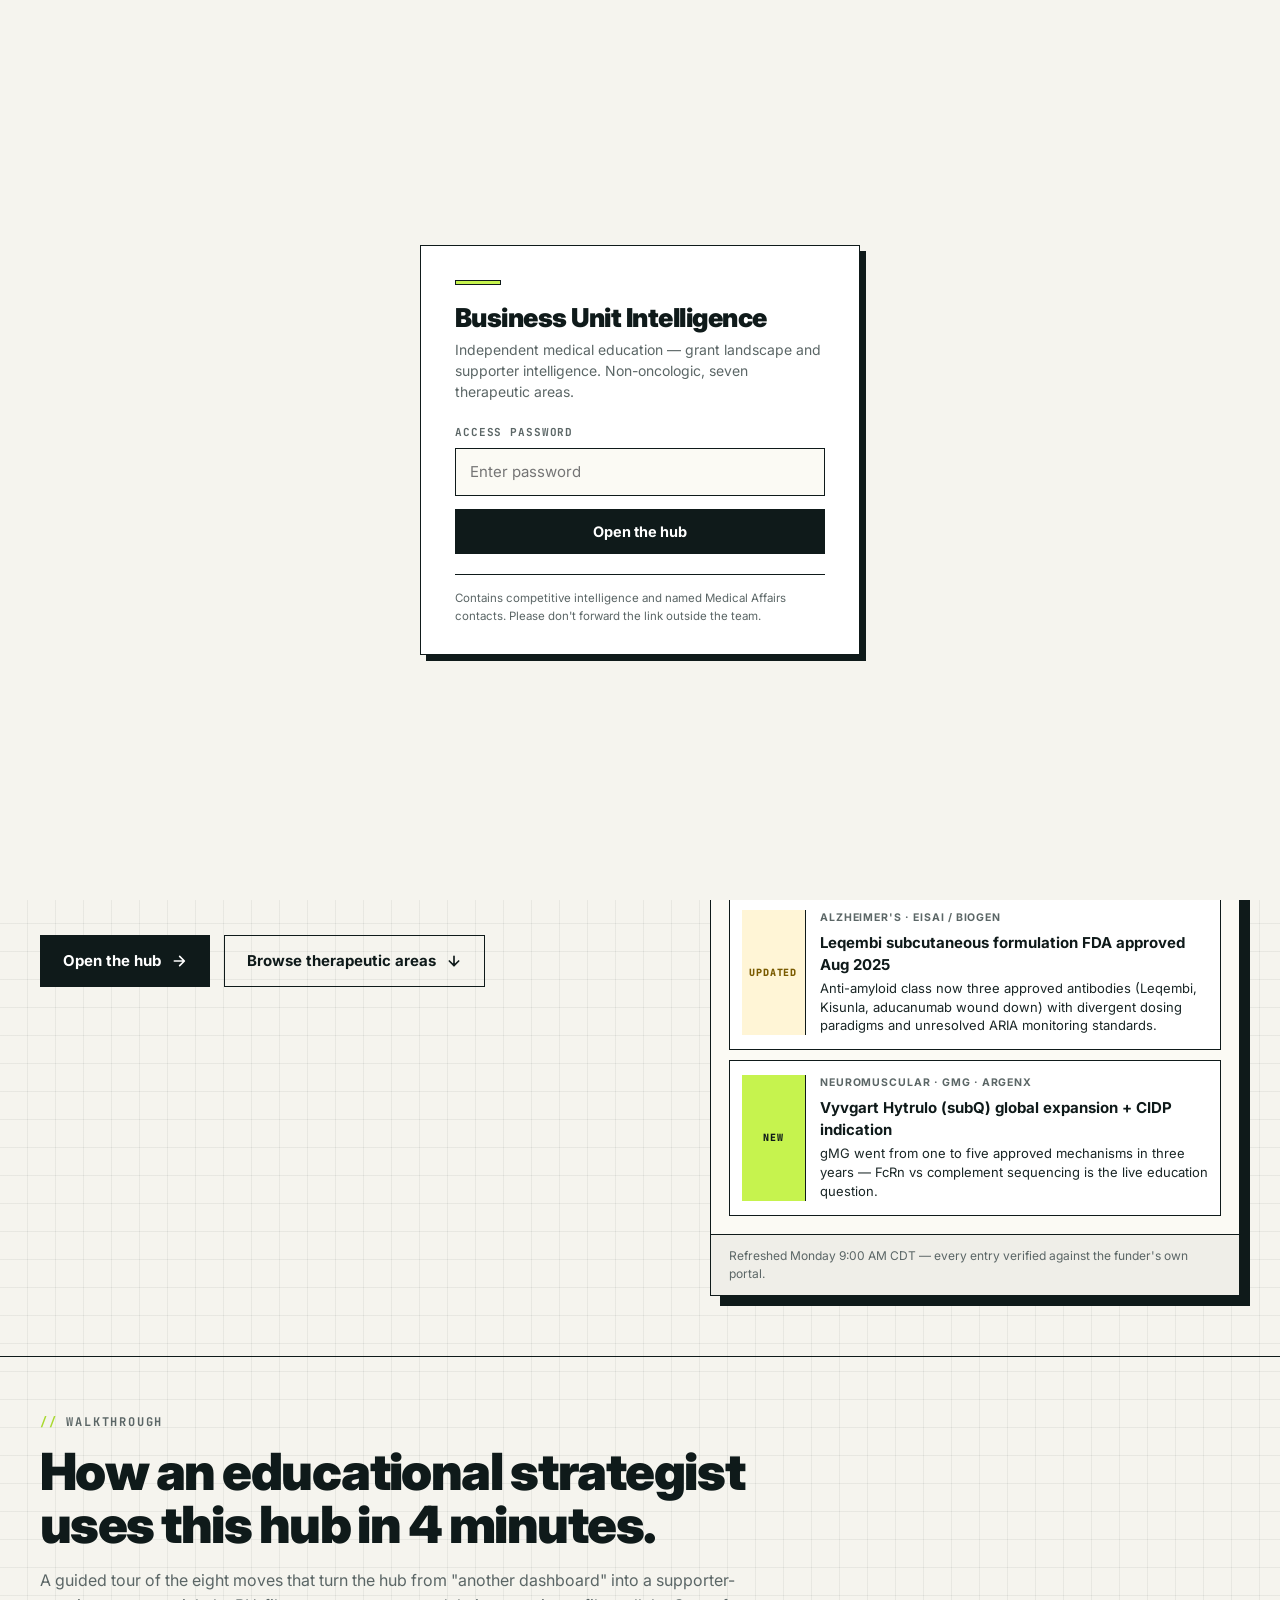
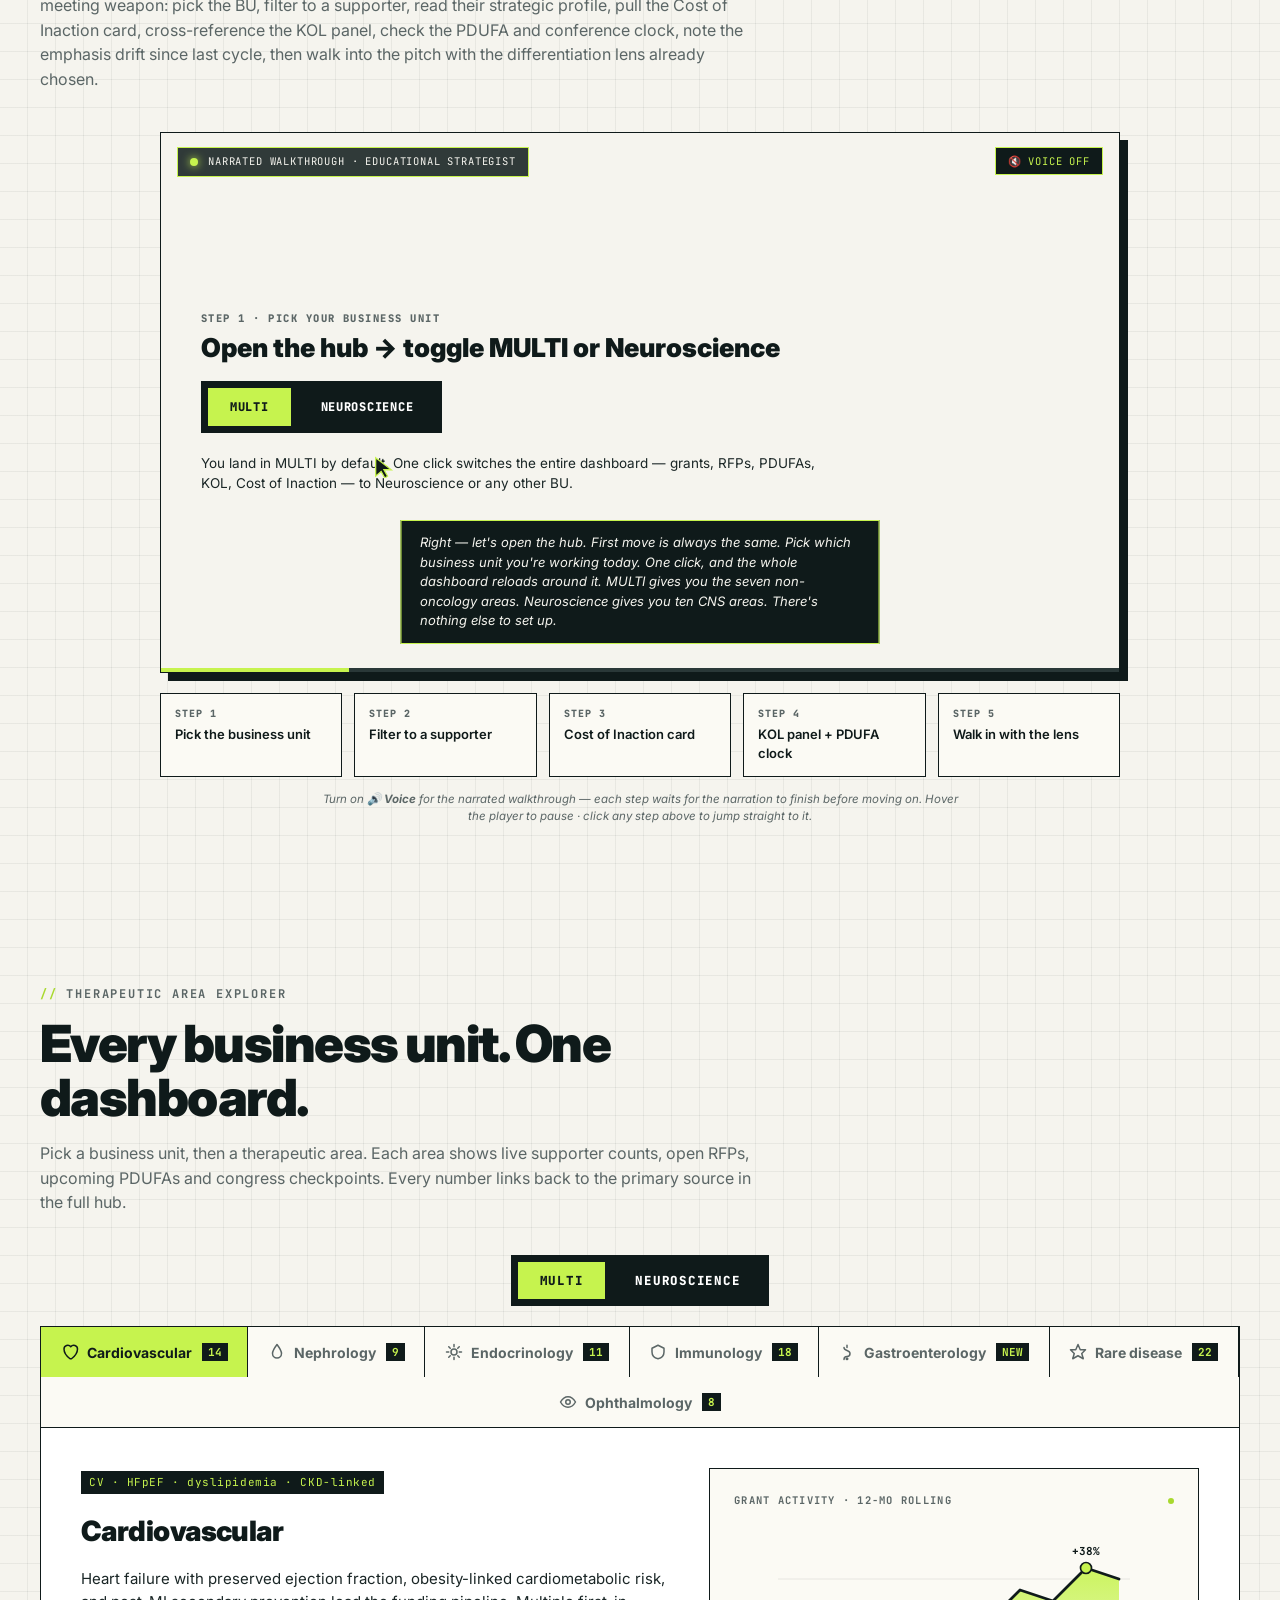
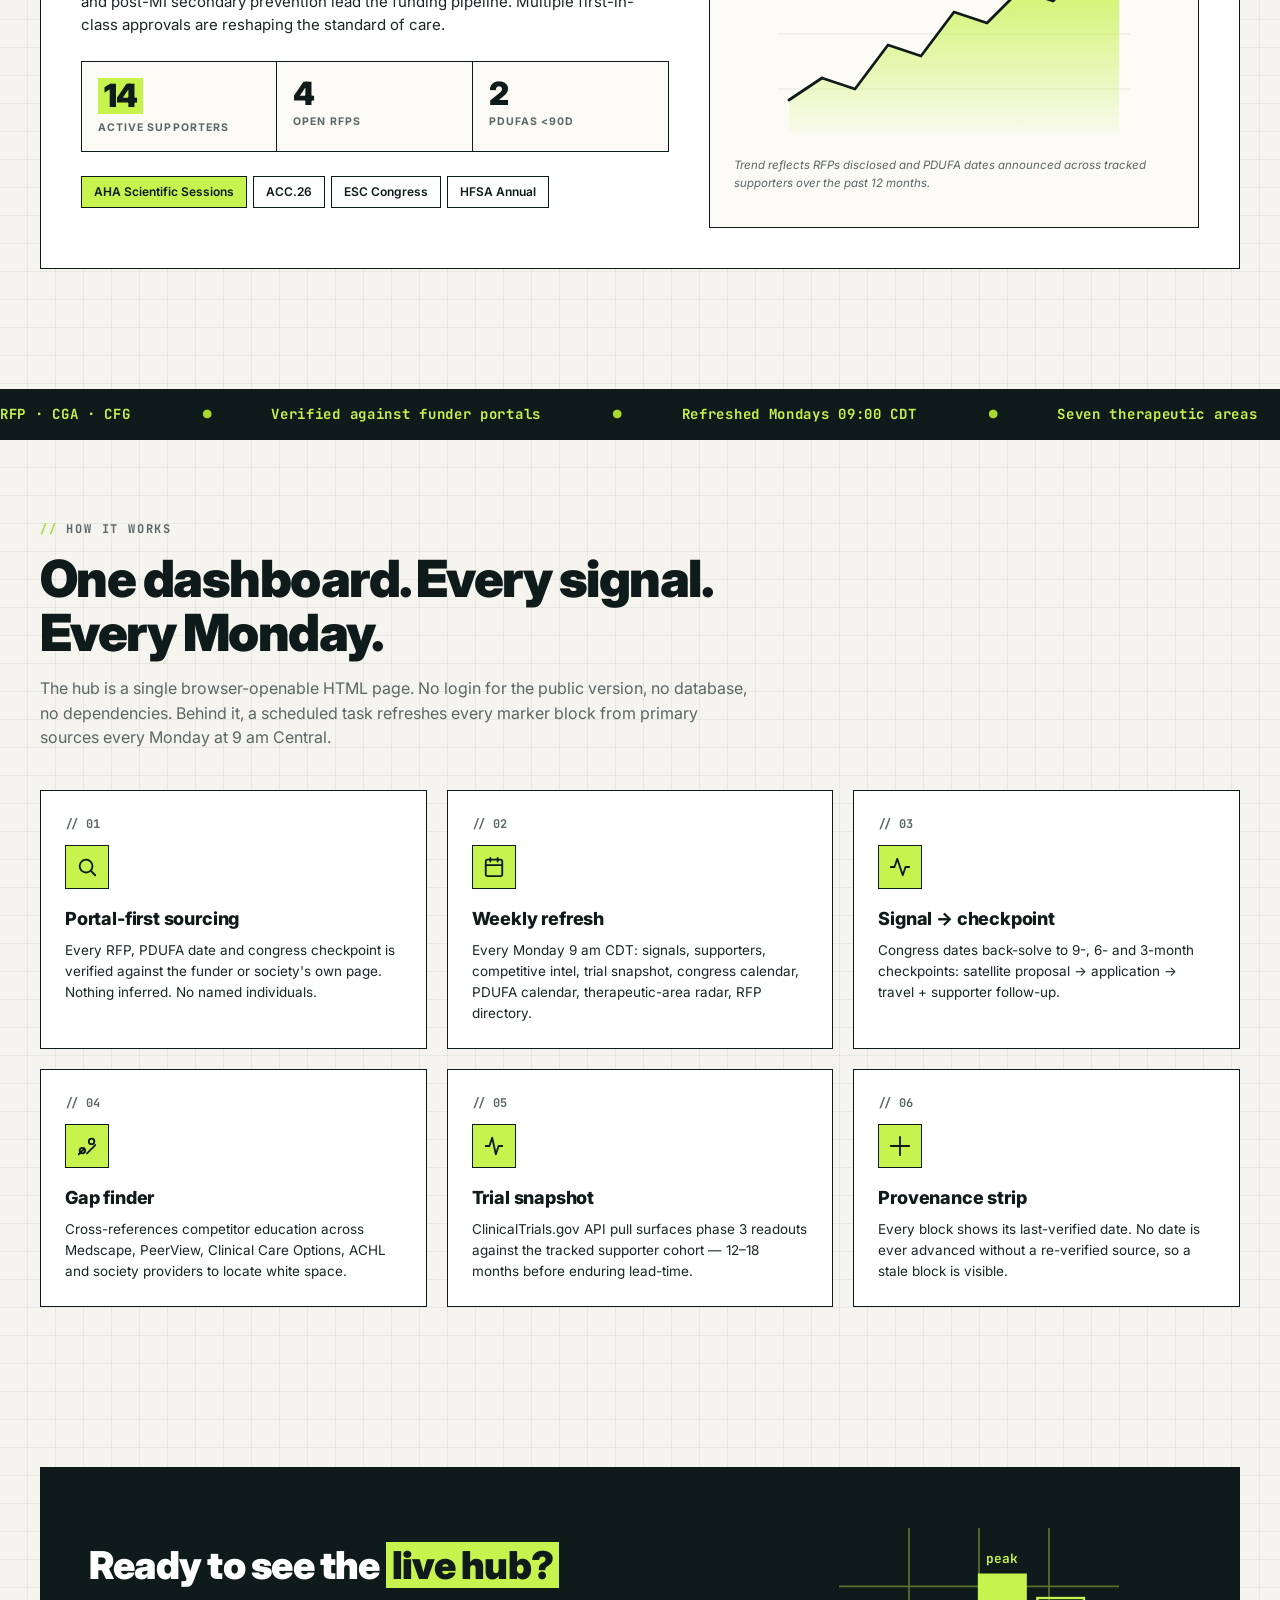
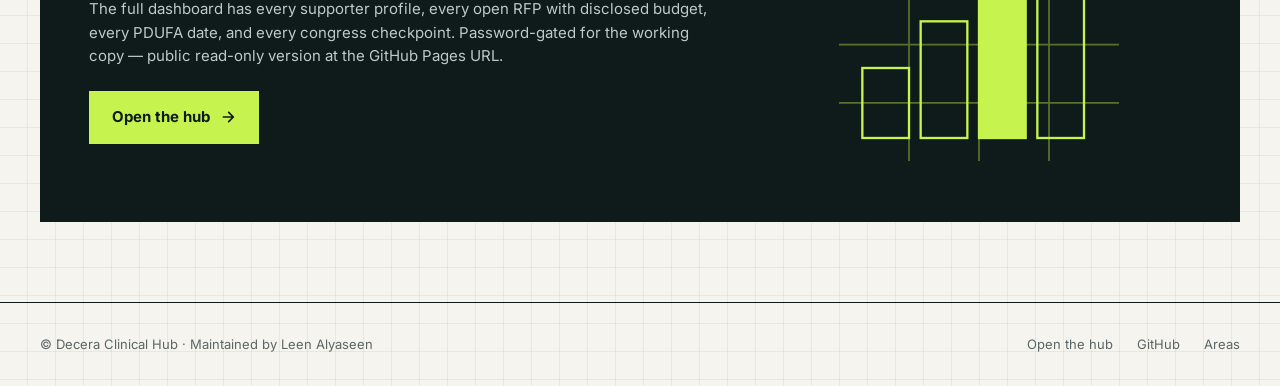
==== index.html @ 381d3f0a "new" ====
<!DOCTYPE html>
<html lang="en">
<head>
<meta charset="UTF-8">
<meta name="viewport" content="width=device-width, initial-scale=1.0">
<title>Decera Clinical Hub — MULTI · Neuroscience · grant landscape, decoded</title>
<link rel="preconnect" href="https://fonts.googleapis.com">
<link rel="preconnect" href="https://fonts.gstatic.com" crossorigin>
<link href="https://fonts.googleapis.com/css2?family=Inter:wght@400;500;600;700;800;900&family=JetBrains+Mono:wght@500;700&display=swap" rel="stylesheet">
<style>
  :root{
    --bg:#f5f4ee;
    --ink:#0f1a1a;
    --ink-soft:#1a2626;
    --muted:#5b6666;
    --line:#0f1a1a;
    --paper:#fbfaf4;
    --lime:#c6f34e;
    --lime-deep:#a8d92f;
    --grid:rgba(15,26,26,.06);
    --card:#ffffff;
    --danger:#e04b3a;
    --warn:#c98a1f;
    --ok:#2d8a5a;
  }
  *{box-sizing:border-box}
  html,body{margin:0;padding:0}
  body{
    font-family:'Inter',-apple-system,BlinkMacSystemFont,'Segoe UI',sans-serif;
    background:var(--bg);
    color:var(--ink);
    line-height:1.5;
    -webkit-font-smoothing:antialiased;
    background-image:
      linear-gradient(var(--grid) 1px,transparent 1px),
      linear-gradient(90deg,var(--grid) 1px,transparent 1px);
    background-size:28px 28px;
    background-position:-1px -1px;
  }
  a{color:inherit;text-decoration:none}
  .mono{font-family:'JetBrains Mono',ui-monospace,monospace;letter-spacing:-.02em}

  /* NAV */
  .nav{
    display:flex;align-items:center;justify-content:space-between;
    padding:22px 40px;max-width:1400px;margin:0 auto;
    border-bottom:1px solid var(--ink);
  }
  .brand{display:flex;align-items:center;gap:12px}
  .logomark{
    width:36px;height:36px;border:1.5px solid var(--ink);background:var(--lime);
    display:flex;align-items:center;justify-content:center;flex-shrink:0;
  }
  .logomark svg{width:20px;height:20px}
  .brand-name{font-weight:800;font-size:18px;letter-spacing:-.02em}
  .nav-links{display:flex;gap:32px;font-weight:500;font-size:15px}
  .nav-links a{position:relative;padding:4px 0;transition:color .15s}
  .nav-links a:hover{color:var(--ink)}
  .nav-links a.active::after{
    content:'';position:absolute;left:0;right:0;bottom:-6px;height:3px;background:var(--lime);
  }
  .nav-cta{
    border:1.5px solid var(--ink);background:var(--ink);color:#fff;
    padding:10px 18px;font-weight:700;font-size:14px;
    display:inline-flex;align-items:center;gap:8px;transition:.15s;
  }
  .nav-cta:hover{background:var(--lime);color:var(--ink)}

  /* HERO */
  .hero{
    max-width:1400px;margin:0 auto;padding:80px 40px 60px;
    display:grid;grid-template-columns:1.15fr 1fr;gap:60px;align-items:center;
  }
  @media(max-width:960px){.hero{grid-template-columns:1fr;padding:40px 24px}}
  .kicker{
    display:inline-block;border:1.5px solid var(--ink);background:transparent;
    padding:6px 12px;font-size:11.5px;font-weight:700;letter-spacing:.08em;text-transform:uppercase;
    margin-bottom:28px;
  }
  h1.hero-h{
    font-family:'Inter',sans-serif;font-weight:900;font-size:clamp(44px,6vw,84px);
    line-height:.98;letter-spacing:-.035em;margin:0 0 24px;
  }
  .hi-mark{
    display:inline-block;padding:2px 10px 4px;background:var(--lime);
    border:1.5px solid var(--ink);position:relative;transform:rotate(-1deg);
    box-shadow:4px 4px 0 var(--ink);
  }
  .hero-sub{
    font-size:17px;line-height:1.55;color:var(--ink-soft);max-width:520px;margin:0 0 36px;
  }
  .hero-sub em{font-style:italic;font-weight:600;background:linear-gradient(180deg,transparent 55%,var(--lime) 55%);padding:0 3px}
  .cta-row{display:flex;gap:14px;flex-wrap:wrap}
  .btn-primary,.btn-secondary{
    font-family:inherit;font-weight:700;font-size:15px;
    padding:14px 22px;border:1.5px solid var(--ink);cursor:pointer;
    display:inline-flex;align-items:center;gap:10px;transition:.15s;
  }
  .btn-primary{background:var(--ink);color:#fff}
  .btn-primary:hover{background:var(--lime);color:var(--ink)}
  .btn-secondary{background:transparent;color:var(--ink)}
  .btn-secondary:hover{background:var(--ink);color:#fff}
  .btn-primary svg,.btn-secondary svg{transition:transform .15s}
  .btn-primary:hover svg,.btn-secondary:hover svg{transform:translateX(3px)}

  /* HERO CARD */
  .sample-card{
    background:var(--paper);border:1.5px solid var(--ink);
    box-shadow:10px 10px 0 var(--ink);position:relative;
  }
  .sample-head{
    background:#efeee8;border-bottom:1.5px solid var(--ink);
    padding:12px 18px;font-size:11px;font-weight:700;letter-spacing:.1em;text-transform:uppercase;color:var(--muted);
    display:flex;justify-content:space-between;align-items:center;
  }
  .live-dot{
    display:inline-flex;align-items:center;gap:6px;color:var(--ok);text-transform:none;letter-spacing:.02em;font-weight:600;font-size:11px;
  }
  .live-dot::before{
    content:'';width:7px;height:7px;border-radius:50%;background:var(--ok);
    animation:pulse 2s infinite;
  }
  @keyframes pulse{
    0%,100%{opacity:1;box-shadow:0 0 0 0 rgba(45,138,90,.5)}
    50%{opacity:.7;box-shadow:0 0 0 6px rgba(45,138,90,0)}
  }
  .sample-body{padding:18px}
  .sample-row{
    display:grid;grid-template-columns:64px 1fr;gap:14px;padding:14px 12px;border:1.5px solid var(--ink);margin-bottom:10px;background:#fff;align-items:center;
  }
  .sample-row:last-child{margin-bottom:0}
  .change-tag{
    text-align:center;padding:8px 4px;border-right:1.5px solid var(--ink);
    font-family:'JetBrains Mono',monospace;font-weight:800;font-size:10px;letter-spacing:.08em;
    align-self:stretch;display:flex;align-items:center;justify-content:center;line-height:1;
  }
  .tag-new{background:var(--lime);color:var(--ink)}
  .tag-upd{background:#fff5d6;color:#7a5b00}
  .tag-closed{background:#f4e5e5;color:#8d1b32;text-decoration:line-through}
  .sample-title{font-weight:700;font-size:15px;margin-bottom:2px}
  .sample-cat{font-size:10.5px;font-weight:700;letter-spacing:.09em;text-transform:uppercase;color:var(--muted);margin-bottom:6px}
  .sample-desc{font-size:13px;color:var(--ink-soft);line-height:1.45}
  .sample-foot{font-size:12px;color:var(--muted);padding:12px 18px;border-top:1.5px solid var(--ink);background:#efeee8}

  /* SECTION */
  .section{max-width:1400px;margin:0 auto;padding:80px 40px}
  .section-head{margin-bottom:40px;max-width:720px}
  .section-kicker{
    font-family:'JetBrains Mono',monospace;font-size:12px;font-weight:700;color:var(--muted);
    text-transform:uppercase;letter-spacing:.15em;margin-bottom:14px;
  }
  .section-kicker::before{content:'// ';color:var(--lime-deep)}
  h2.section-h{
    font-weight:900;font-size:clamp(32px,4vw,52px);letter-spacing:-.03em;line-height:1.05;margin:0 0 16px;
  }
  .section-sub{font-size:16px;color:var(--muted);line-height:1.55}

  /* TABS */
  .tabs{
    display:flex;flex-wrap:wrap;gap:0;border:1.5px solid var(--ink);background:var(--paper);margin-bottom:0;
  }
  .tab{
    flex:1 1 auto;min-width:140px;
    padding:16px 18px;font-family:inherit;font-weight:700;font-size:14px;
    background:transparent;border:none;border-right:1.5px solid var(--ink);
    cursor:pointer;color:var(--muted);
    display:flex;align-items:center;justify-content:center;gap:8px;
    transition:.15s;position:relative;
  }
  .tab:last-child{border-right:none}
  .tab:hover{color:var(--ink);background:#efeee8}
  .tab.active{background:var(--lime);color:var(--ink)}
  .tab .tab-icon{width:18px;height:18px;flex-shrink:0}
  .tab .tab-count{
    font-family:'JetBrains Mono',monospace;font-weight:700;font-size:11px;
    background:var(--ink);color:var(--lime);padding:2px 6px;margin-left:2px;
  }
  .tab.active .tab-count{background:var(--ink);color:var(--lime)}
  @media(max-width:900px){.tab{flex:1 1 45%;border-right:none;border-bottom:1.5px solid var(--ink)}}

  /* TAB PANEL */
  .tab-panel{
    border:1.5px solid var(--ink);border-top:none;background:var(--card);padding:40px;
    display:none;
  }
  .tab-panel.active{display:grid;grid-template-columns:1.2fr 1fr;gap:40px}
  @media(max-width:900px){.tab-panel.active{grid-template-columns:1fr;padding:24px}}

  .panel-left h3{
    font-size:28px;font-weight:900;letter-spacing:-.02em;margin:0 0 8px;
  }
  .panel-tag{
    display:inline-block;font-family:'JetBrains Mono',monospace;font-size:11px;
    padding:3px 8px;background:var(--ink);color:var(--lime);
    margin-bottom:16px;letter-spacing:.05em;
  }
  .panel-desc{font-size:15px;color:var(--ink-soft);line-height:1.55;margin-bottom:24px}
  .stat-grid{
    display:grid;grid-template-columns:repeat(3,1fr);gap:0;
    border:1.5px solid var(--ink);margin-bottom:24px;
  }
  .stat{padding:16px;border-right:1.5px solid var(--ink);background:var(--paper)}
  .stat:last-child{border-right:none}
  .stat-num{font-weight:900;font-size:32px;line-height:1;letter-spacing:-.03em;margin-bottom:4px}
  .stat-num.accent{background:var(--lime);padding:2px 6px;display:inline-block;margin-bottom:6px}
  .stat-lab{font-size:10.5px;font-weight:700;letter-spacing:.1em;text-transform:uppercase;color:var(--muted)}
  .chip-row{display:flex;flex-wrap:wrap;gap:6px;margin-bottom:20px}
  .chip{
    font-size:12px;font-weight:600;padding:6px 12px;
    border:1.5px solid var(--ink);background:#fff;
  }
  .chip.hot{background:var(--lime)}

  /* IMMUNOLOGY SUB-SPECIALTY SWITCHER */
  .sub-switch{
    display:flex;flex-wrap:wrap;gap:0;border:1.5px solid var(--ink);margin-bottom:18px;background:var(--paper);
  }
  .sub-switch button{
    flex:1 1 auto;min-width:80px;font-family:inherit;font-weight:700;font-size:12px;
    padding:10px 12px;background:transparent;color:var(--muted);border:none;border-right:1.5px solid var(--ink);cursor:pointer;
    transition:.15s;
  }
  .sub-switch button:last-child{border-right:none}
  .sub-switch button:hover{background:#efeee8;color:var(--ink)}
  .sub-switch button.on{background:var(--ink);color:var(--lime)}
  .sub-view{display:none}
  .sub-view.on{display:block}
  .sub-lab{font-family:'JetBrains Mono',monospace;font-size:11px;font-weight:700;color:var(--muted);text-transform:uppercase;letter-spacing:.1em;margin-bottom:8px}

  /* PANEL RIGHT — GRAPHIC */
  .panel-right{
    background:var(--paper);border:1.5px solid var(--ink);padding:24px;position:relative;overflow:hidden;
    min-height:340px;display:flex;flex-direction:column;
  }
  .graphic-lab{
    font-family:'JetBrains Mono',monospace;font-size:10.5px;font-weight:700;color:var(--muted);
    letter-spacing:.12em;text-transform:uppercase;margin-bottom:14px;display:flex;justify-content:space-between;align-items:center;
  }
  .graphic-lab .tiny-dot{width:6px;height:6px;background:var(--lime-deep);border-radius:50%}
  .chart-wrap{flex:1;display:flex;align-items:center;justify-content:center}
  .chart-wrap svg{width:100%;height:auto;max-height:220px}
  .graphic-note{font-size:11.5px;color:var(--muted);margin-top:12px;line-height:1.5;font-style:italic}

  /* MARQUEE */
  .marquee-wrap{
    border-top:1.5px solid var(--ink);border-bottom:1.5px solid var(--ink);
    background:var(--ink);color:var(--lime);overflow:hidden;padding:14px 0;margin-top:40px;
  }
  .marquee{
    display:flex;gap:60px;white-space:nowrap;animation:scroll 40s linear infinite;
    font-family:'JetBrains Mono',monospace;font-size:14px;font-weight:700;letter-spacing:.05em;
  }
  @keyframes scroll{
    from{transform:translateX(0)}
    to{transform:translateX(-50%)}
  }
  .marquee span{display:inline-flex;align-items:center;gap:12px}
  .marquee span::after{content:'●';color:var(--lime-deep);margin-left:60px}

  /* FEATURE GRID */
  .feat-grid{
    display:grid;grid-template-columns:repeat(3,1fr);gap:20px;margin-top:32px;
  }
  @media(max-width:900px){.feat-grid{grid-template-columns:1fr}}
  .feat{
    border:1.5px solid var(--ink);background:var(--card);padding:24px;position:relative;transition:.15s;
  }
  .feat:hover{box-shadow:6px 6px 0 var(--ink);transform:translate(-3px,-3px)}
  .feat-num{
    font-family:'JetBrains Mono',monospace;font-size:12px;font-weight:700;color:var(--muted);margin-bottom:12px;
  }
  .feat-icon{width:44px;height:44px;margin-bottom:16px;border:1.5px solid var(--ink);display:flex;align-items:center;justify-content:center;background:var(--lime)}
  .feat-icon svg{width:22px;height:22px}
  .feat h4{font-size:18px;font-weight:800;margin:0 0 8px;letter-spacing:-.01em}
  .feat p{font-size:13.5px;color:var(--ink-soft);line-height:1.55;margin:0}

  /* CTA STRIP */
  .cta-strip{
    max-width:1400px;margin:80px auto 0;padding:0 40px;
  }
  .cta-box{
    background:var(--ink);color:#fff;padding:60px 48px;position:relative;overflow:hidden;
    display:grid;grid-template-columns:1.5fr 1fr;gap:40px;align-items:center;
    border:1.5px solid var(--ink);
  }
  @media(max-width:900px){.cta-box{grid-template-columns:1fr;padding:40px 24px}}
  .cta-box h3{font-size:clamp(28px,3vw,44px);font-weight:900;letter-spacing:-.02em;line-height:1.05;margin:0 0 12px}
  .cta-box h3 mark{background:var(--lime);color:var(--ink);padding:0 6px}
  .cta-box p{font-size:15px;color:#bfc9c9;margin:0 0 24px;line-height:1.55}
  .cta-box .btn-primary{background:var(--lime);color:var(--ink);border-color:var(--lime)}
  .cta-box .btn-primary:hover{background:#fff;color:var(--ink);border-color:#fff}
  .cta-graphic{position:relative;display:flex;justify-content:center}
  .cta-graphic svg{width:100%;max-width:280px;height:auto}

  /* FOOTER */
  footer{
    max-width:1400px;margin:80px auto 0;padding:32px 40px;
    border-top:1.5px solid var(--ink);
    display:flex;justify-content:space-between;flex-wrap:wrap;gap:16px;
    font-size:13px;color:var(--muted);
  }
  footer .foot-links{display:flex;gap:24px}
  footer a:hover{color:var(--ink)}
</style>
</head>
<body>
<!-- GATE-START — same access screen as tracker. Password: 5 MULTI Amigos -->
<style>
  #gate{position:fixed;inset:0;z-index:99999;background:#f5f4ee;display:flex;align-items:center;justify-content:center;padding:24px;
        font-family:'Inter',-apple-system,BlinkMacSystemFont,"Segoe UI",Helvetica,Arial,sans-serif}
  #gate.hide{display:none}
  .gate-card{background:#fff;border:1.5px solid #0f1a1a;box-shadow:6px 6px 0 #0f1a1a;
             padding:34px 34px 28px;max-width:440px;width:100%;text-align:left}
  .gate-bar{width:46px;height:5px;background:#c6f34e;border:1.5px solid #0f1a1a;margin-bottom:18px}
  .gate-card h1{font-family:'Inter',sans-serif;font-size:26px;margin:0 0 6px;letter-spacing:-.02em;color:#0f1a1a;line-height:1.15;font-weight:900}
  .gate-card .gsub{font-size:14px;color:#5b6666;margin:0 0 22px;line-height:1.5}
  .gate-card label{display:block;font-size:11px;font-weight:700;letter-spacing:.08em;text-transform:uppercase;color:#5b6666;margin-bottom:7px;font-family:'JetBrains Mono',monospace}
  .gate-card input{width:100%;font:inherit;font-size:15px;padding:12px 14px;border:1.5px solid #0f1a1a;background:#fff;color:#0f1a1a;border-radius:0}
  .gate-card input:focus{outline:none;background:#fbfaf4}
  .gate-card button{width:100%;margin-top:13px;border:1.5px solid #0f1a1a;background:#0f1a1a;color:#fff;padding:13px;font-size:14.5px;font-weight:700;cursor:pointer;font-family:'Inter',sans-serif;border-radius:0}
  .gate-card button:hover{background:#c6f34e;color:#0f1a1a}
  .gate-err{font-size:13px;color:#8d1b32;background:#f4e5e5;border:1.5px solid #8d1b32;padding:9px 12px;margin-top:13px;display:none}
  .gate-err.show{display:block}
  .gate-foot{font-size:11.5px;color:#5b6666;margin-top:20px;padding-top:15px;border-top:1.5px solid #0f1a1a;line-height:1.55}
  @media print{ #gate{display:none!important} }
</style>
<div id="gate">
  <div class="gate-card">
    <div class="gate-bar"></div>
    <h1>Business Unit Intelligence</h1>
    <p class="gsub">Independent medical education — grant landscape and supporter intelligence. Non-oncologic, seven therapeutic areas.</p>
    <label for="gatePw">Access password</label>
    <input id="gatePw" type="password" autocomplete="current-password" placeholder="Enter password" autofocus>
    <button id="gateGo">Open the hub</button>
    <div class="gate-err" id="gateErr">That password isn't right — check with Leen.</div>
    <div class="gate-foot">Contains competitive intelligence and named Medical Affairs contacts. Please don't forward the link outside the team.</div>
  </div>
</div>
<script>
(function(){
  var KEY="es_gate_ok";
  var g=document.getElementById("gate"), pw=document.getElementById("gatePw"),
      go=document.getElementById("gateGo"), err=document.getElementById("gateErr");
  function h(s){ var a=5381,b=52711,i=s.length; while(i--){a=(a*33)^s.charCodeAt(i);b=(b*37)^s.charCodeAt(i);}
                 return ((a>>>0).toString(36)+"-"+(b>>>0).toString(36)); }
  var TARGET="msy5mv-9jzfet";
  function norm(v){ return (v||"").trim().replace(/\s+/g," ").toLowerCase(); }
  function unlock(){ g.classList.add("hide"); try{sessionStorage.setItem(KEY,"1");}catch(e){} }
  try{ if(sessionStorage.getItem(KEY)==="1"){ g.classList.add("hide"); } }catch(e){}
  function attempt(){
    if(h(norm(pw.value))===TARGET){ unlock(); }
    else { err.classList.add("show"); pw.select(); }
  }
  go.addEventListener("click",attempt);
  pw.addEventListener("keydown",function(e){ if(e.key==="Enter"){ e.preventDefault(); attempt(); } });
  pw.addEventListener("input",function(){ err.classList.remove("show"); });
})();
</script>
<!-- GATE-END -->

<!-- NAV -->
<nav class="nav">
  <div class="brand">
    <div class="logomark">
      <svg viewBox="0 0 24 24" fill="none" stroke="#0f1a1a" stroke-width="2" stroke-linecap="round" stroke-linejoin="round">
        <path d="M9 3v6l-4 8a3 3 0 0 0 3 4h8a3 3 0 0 0 3-4l-4-8V3"/>
        <path d="M8 3h8"/>
        <path d="M7 15h10"/>
      </svg>
    </div>
    <div class="brand-name">Decera Clinical Hub</div>
  </div>
  <div class="nav-links">
    <a href="#areas" class="active">Areas</a>
    <a href="tracker.html">Open the hub</a>
  </div>
  <a href="tracker.html" class="nav-cta">
    Open the hub
    <svg width="14" height="14" viewBox="0 0 24 24" fill="none" stroke="currentColor" stroke-width="2.5" stroke-linecap="round" stroke-linejoin="round"><path d="M5 12h14M13 5l7 7-7 7"/></svg>
  </a>
</nav>

<!-- HERO -->
<section class="hero">
  <div>
    <div class="kicker">IME · CME grant landscape · Refreshed weekly</div>
    <h1 class="hero-h">Stop chasing the grant cycle. <span class="hi-mark">Start owning it.</span></h1>
    <p class="hero-sub">
      The hub maps every open RFP, PDUFA date, congress checkpoint and supporter-pipeline signal across every Decera business unit — twelve to eighteen months before enduring content needs to be seeded. Refreshed every Monday at 9am.
    </p>
    <div class="cta-row">
      <a href="tracker.html" class="btn-primary">
        Open the hub
        <svg width="16" height="16" viewBox="0 0 24 24" fill="none" stroke="currentColor" stroke-width="2.5" stroke-linecap="round" stroke-linejoin="round"><path d="M5 12h14M13 5l7 7-7 7"/></svg>
      </a>
      <a href="#areas" class="btn-secondary">
        Browse therapeutic areas
        <svg width="16" height="16" viewBox="0 0 24 24" fill="none" stroke="currentColor" stroke-width="2.5" stroke-linecap="round" stroke-linejoin="round"><path d="M12 5v14M5 12l7 7 7-7"/></svg>
      </a>
    </div>
  </div>

  <div class="sample-card">
    <div class="sample-head">
      <span>Changes this week</span>
      <span class="live-dot">Live</span>
    </div>
    <div class="sample-body">
      <!-- LANDING-CHANGES-START — Monday refresh rewrites ONLY inside these markers.
           Grouped by business unit so each BU's this-week changes are visible at a glance.
           Add a new BU section when a new BU comes online (Oncology, C&GT, etc.). -->

      <div style="font-family:'JetBrains Mono',monospace;font-size:10.5px;font-weight:800;letter-spacing:.1em;text-transform:uppercase;color:#0f1a1a;padding:8px 12px 4px;border-bottom:1.5px solid #0f1a1a">MULTI</div>
      <div class="sample-row change-row">
        <div class="change-tag tag-upd">UPDATED</div>
        <div>
          <div class="sample-cat">All 7 therapeutic areas</div>
          <div class="sample-title">Gaps &amp; Design Implications rewritten across all 28 supporter cards</div>
          <div class="sample-desc">Every card now names a specific Decera Clinical Education proposal, competitors NOT doing the work, and one of the six differentiation lenses.</div>
        </div>
      </div>
      <div class="sample-row change-row">
        <div class="change-tag tag-new">NEW</div>
        <div>
          <div class="sample-cat">Cardiovascular · ESC Congress 2026</div>
          <div class="sample-title">ESC opens in 9 days — LIBREXIA-ACS and pelacarsen readouts inside 72 hours</div>
          <div class="sample-desc">Largest single-week trigger for Factor XI and Lp(a) education planning in 2026.</div>
        </div>
      </div>
      <div class="sample-row change-row">
        <div class="change-tag tag-upd">UPDATED</div>
        <div>
          <div class="sample-cat">Nephrology · IgAN · Vertex</div>
          <div class="sample-title">Countdown to povetacicept PDUFA: 103 days</div>
          <div class="sample-desc">Vertex has still not published a renal areas-of-interest document. Highest-leverage relationship window in the hub.</div>
        </div>
      </div>

      <div style="font-family:'JetBrains Mono',monospace;font-size:10.5px;font-weight:800;letter-spacing:.1em;text-transform:uppercase;color:#0f1a1a;padding:16px 12px 4px;border-bottom:1.5px solid #0f1a1a;margin-top:8px">Neuroscience</div>
      <div class="sample-row change-row">
        <div class="change-tag tag-new">NEW</div>
        <div>
          <div class="sample-cat">Psychiatry · Schizophrenia · BMS</div>
          <div class="sample-title">Cobenfy (xanomeline-trospium) launch — first non-D2 antipsychotic in decades</div>
          <div class="sample-desc">Two more muscarinic mechanisms (Neurocrine NBI-1117568, AbbVie/Cerevel emraclidine) in Ph3 — comparative-effectiveness education window is 2026-27.</div>
        </div>
      </div>
      <div class="sample-row change-row">
        <div class="change-tag tag-upd">UPDATED</div>
        <div>
          <div class="sample-cat">Alzheimer's · Eisai / Biogen</div>
          <div class="sample-title">Leqembi subcutaneous formulation FDA approved Aug 2025</div>
          <div class="sample-desc">Anti-amyloid class now three approved antibodies (Leqembi, Kisunla, aducanumab wound down) with divergent dosing paradigms and unresolved ARIA monitoring standards.</div>
        </div>
      </div>
      <div class="sample-row change-row">
        <div class="change-tag tag-new">NEW</div>
        <div>
          <div class="sample-cat">Neuromuscular · gMG · argenx</div>
          <div class="sample-title">Vyvgart Hytrulo (subQ) global expansion + CIDP indication</div>
          <div class="sample-desc">gMG went from one to five approved mechanisms in three years — FcRn vs complement sequencing is the live education question.</div>
        </div>
      </div>

      <!-- LANDING-CHANGES-END -->
    </div>
    <div class="sample-foot">Refreshed Monday 9:00 AM CDT — every entry verified against the funder's own portal.</div>
  </div>
</section>

<!-- WALKTHROUGH VIDEO SECTION -->
<section class="section" id="walkthrough" style="border-top:1.5px solid #0f1a1a;padding-top:56px">
  <div class="section-head">
    <div class="section-kicker">Walkthrough</div>
    <h2 class="section-h">How an educational strategist uses this hub in 4 minutes.</h2>
    <p class="section-sub">A guided tour of the eight moves that turn the hub from "another dashboard" into a supporter-meeting weapon: pick the BU, filter to a supporter, read their strategic profile, pull the Cost of Inaction card, cross-reference the KOL panel, check the PDUFA and conference clock, note the emphasis drift since last cycle, then walk into the pitch with the differentiation lens already chosen.</p>
  </div>

  <div style="max-width:960px;margin:0 auto;border:1.5px solid #0f1a1a;background:#0f1a1a;box-shadow:8px 8px 0 #0f1a1a;overflow:hidden">
    <div style="position:relative;padding-top:56.25%;background:#0f1a1a">
      <!-- Narrator badge + audio toggle — makes the walkthrough feel narrated, not just cycling slides. -->
      <div style="position:absolute;top:14px;left:16px;z-index:3;display:flex;align-items:center;gap:10px;background:rgba(15,26,26,.85);padding:6px 12px;border:1.5px solid #c6f34e;color:#f5f4ee;font-family:'JetBrains Mono',monospace;font-size:10.5px;letter-spacing:.08em;text-transform:uppercase">
        <span style="width:8px;height:8px;border-radius:50%;background:#c6f34e;box-shadow:0 0 8px #c6f34e;animation:wtPulse 1.4s infinite"></span>
        Narrated walkthrough · Educational Strategist
      </div>
      <button id="wtVoice" style="position:absolute;top:14px;right:16px;z-index:3;background:#0f1a1a;border:1.5px solid #c6f34e;color:#c6f34e;padding:6px 12px;font-family:'JetBrains Mono',monospace;font-size:10.5px;letter-spacing:.08em;text-transform:uppercase;cursor:pointer" title="Toggle synthesised voice">🔇 Voice off</button>
      <!-- Speech bubble that shows what the narrator is saying on each slide. -->
      <div id="wtBubble" style="position:absolute;left:50%;transform:translateX(-50%);bottom:28px;z-index:3;max-width:88%;background:#0f1a1a;color:#f5f4ee;padding:12px 18px;border:1.5px solid #c6f34e;font-size:13px;line-height:1.5;font-style:italic"></div>
      <!-- Animated cursor for the walkthrough (moves per slide). -->
      <div id="wtCursor" style="position:absolute;z-index:2;width:22px;height:22px;pointer-events:none;transition:top .6s cubic-bezier(.5,0,.3,1), left .6s cubic-bezier(.5,0,.3,1);top:80px;left:120px">
        <svg viewBox="0 0 24 24" width="22" height="22"><path d="M4 2 L4 22 L10 17 L14 24 L17 22 L13 15 L21 15 Z" fill="#0f1a1a" stroke="#c6f34e" stroke-width="1.4"/></svg>
      </div>
      <style>@keyframes wtPulse{0%,100%{opacity:1;transform:scale(1)}50%{opacity:.6;transform:scale(.7)}}</style>
      <div id="walkthroughStage" style="position:absolute;inset:0;background:#f5f4ee;color:#0f1a1a;overflow:hidden;font-family:Inter,-apple-system,sans-serif">
        <!-- Auto-playing walkthrough — 5 slides, ~5s each. Each slide shows a mocked hub view + step caption. -->
        <div class="wt-slide" data-idx="0" style="position:absolute;inset:0;padding:32px 40px;display:flex;flex-direction:column;justify-content:center;transition:opacity .4s;opacity:1">
          <div style="font-family:'JetBrains Mono',monospace;font-size:10.5px;font-weight:800;letter-spacing:.14em;text-transform:uppercase;color:#5b6666;margin-bottom:6px">Step 1 · Pick your business unit</div>
          <div style="font-size:26px;font-weight:900;line-height:1.15;margin-bottom:18px">Open the hub → toggle MULTI or Neuroscience</div>
          <div style="display:flex;gap:8px;padding:6px;background:#0f1a1a;width:fit-content;border:1.5px solid #0f1a1a">
            <div style="padding:10px 22px;font-family:'JetBrains Mono',monospace;font-size:12px;font-weight:800;letter-spacing:.06em;text-transform:uppercase;background:#c6f34e;color:#0f1a1a">MULTI</div>
            <div style="padding:10px 22px;font-family:'JetBrains Mono',monospace;font-size:12px;font-weight:800;letter-spacing:.06em;text-transform:uppercase;background:transparent;color:#fff">Neuroscience</div>
          </div>
          <div style="margin-top:20px;font-size:13.5px;color:#1a2626;max-width:640px;line-height:1.5">You land in MULTI by default. One click switches the entire dashboard — grants, RFPs, PDUFAs, KOL, Cost of Inaction — to Neuroscience or any other BU.</div>
        </div>
        <div class="wt-slide" data-idx="1" style="position:absolute;inset:0;padding:32px 40px;display:flex;flex-direction:column;justify-content:center;transition:opacity .4s;opacity:0;pointer-events:none">
          <div style="font-family:'JetBrains Mono',monospace;font-size:10.5px;font-weight:800;letter-spacing:.14em;text-transform:uppercase;color:#5b6666;margin-bottom:6px">Step 2 · Filter to a supporter</div>
          <div style="font-size:26px;font-weight:900;line-height:1.15;margin-bottom:18px">Type a supporter, pick multiple with ⌘/Ctrl</div>
          <div style="display:flex;gap:12px;align-items:center;flex-wrap:wrap">
            <input readonly value="Vertex" style="padding:10px 14px;font-size:14px;border:1.5px solid #0f1a1a;background:#fff;min-width:240px">
            <div style="border:1.5px solid #0f1a1a;background:#fff;padding:6px 10px;font-family:'JetBrains Mono',monospace;font-size:12px">Vera Therapeutics · Vertex · Novartis</div>
          </div>
          <div style="margin-top:20px;font-size:13.5px;color:#1a2626;max-width:640px;line-height:1.5">The whole page snaps to whoever you pick — one supporter, three supporters, whatever combination makes the meeting real.</div>
        </div>
        <div class="wt-slide" data-idx="2" style="position:absolute;inset:0;padding:32px 40px;display:flex;flex-direction:column;justify-content:center;transition:opacity .4s;opacity:0;pointer-events:none">
          <div style="font-family:'JetBrains Mono',monospace;font-size:10.5px;font-weight:800;letter-spacing:.14em;text-transform:uppercase;color:#5b6666;margin-bottom:6px">Step 3 · Pull the Cost of Inaction card</div>
          <div style="font-size:22px;font-weight:900;line-height:1.15;margin-bottom:14px">One card per supporter · three blocks</div>
          <div style="border:1.5px solid #0f1a1a;background:#fff;padding:14px 16px;max-width:640px">
            <div style="font-weight:800;font-size:13px;margin-bottom:10px">Vertex · nephrology · IgAN (povetacicept)</div>
            <div style="border-top:1px solid #e7e7e3;padding-top:8px;font-size:11.5px"><b style="text-transform:uppercase;letter-spacing:.06em;color:#a06a12;font-size:10px">Cost of inaction</b><br>PDUFA 30 Nov 2026 · no renal portal · every competing provider pitches the same day.</div>
            <div style="border-top:1px solid #e7e7e3;padding-top:8px;margin-top:8px;font-size:11.5px"><b style="text-transform:uppercase;letter-spacing:.06em;color:#2f7d55;font-size:10px">Differentiation</b><br>Decera IgAN Launch Readiness activity on shelf, indication-agnostic wrapper, 5-day conversion.</div>
            <div style="border-top:1px solid #e7e7e3;padding-top:8px;margin-top:8px;font-size:11.5px"><b style="text-transform:uppercase;letter-spacing:.06em;color:#3b5ea8;font-size:10px">Supporter perspective</b><br>Vertex's first-ever renal product. First-mover partners write the reference activity.</div>
          </div>
        </div>
        <div class="wt-slide" data-idx="3" style="position:absolute;inset:0;padding:32px 40px;display:flex;flex-direction:column;justify-content:center;transition:opacity .4s;opacity:0;pointer-events:none">
          <div style="font-family:'JetBrains Mono',monospace;font-size:10.5px;font-weight:800;letter-spacing:.14em;text-transform:uppercase;color:#5b6666;margin-bottom:6px">Step 4 · KOL panel + PDUFA clock</div>
          <div style="font-size:24px;font-weight:900;line-height:1.15;margin-bottom:14px">Named faculty · verified disclosures only</div>
          <div style="display:grid;grid-template-columns:1.6fr 1fr;gap:14px;max-width:720px">
            <div style="border:1.5px solid #0f1a1a;background:#fff;padding:12px 14px;font-size:11.5px">
              <div style="font-weight:800;margin-bottom:6px">Richard Lafayette, MD · Stanford (Vera IgAN ORIGIN PI)</div>
              <div style="font-weight:800;margin-bottom:6px">Brad Rovin, MD · Ohio State (Travere PROTECT steering)</div>
              <div style="font-weight:800">Dana Rizk, MD · UAB (Otsuka VISIONARY)</div>
            </div>
            <div style="border:1.5px solid #0f1a1a;background:#0f1a1a;color:#c6f34e;padding:14px;font-family:'JetBrains Mono',monospace;text-align:center">
              <div style="font-size:9.5px;letter-spacing:.14em;text-transform:uppercase;color:#8a9494">Vertex PDUFA</div>
              <div style="font-size:32px;font-weight:900;margin:6px 0">103</div>
              <div style="font-size:10px;color:#8a9494">days out</div>
            </div>
          </div>
        </div>
        <div class="wt-slide" data-idx="4" style="position:absolute;inset:0;padding:32px 40px;display:flex;flex-direction:column;justify-content:center;transition:opacity .4s;opacity:0;pointer-events:none">
          <div style="font-family:'JetBrains Mono',monospace;font-size:10.5px;font-weight:800;letter-spacing:.14em;text-transform:uppercase;color:#5b6666;margin-bottom:6px">Step 5 · Walk in with the lens</div>
          <div style="font-size:26px;font-weight:900;line-height:1.15;margin-bottom:14px">Emphasis drift → differentiation lens → pitch</div>
          <div style="display:flex;gap:8px;flex-wrap:wrap;max-width:640px">
            <span style="border:1.5px solid #0f1a1a;padding:8px 14px;background:#fbfaf4;font-size:12px;font-weight:700">Unmet subpopulation</span>
            <span style="border:1.5px solid #0f1a1a;padding:8px 14px;background:#c6f34e;font-size:12px;font-weight:700">Sequencing / timing ✓</span>
            <span style="border:1.5px solid #0f1a1a;padding:8px 14px;background:#fbfaf4;font-size:12px;font-weight:700">Novel format</span>
            <span style="border:1.5px solid #0f1a1a;padding:8px 14px;background:#fbfaf4;font-size:12px;font-weight:700">Faculty mix</span>
            <span style="border:1.5px solid #0f1a1a;padding:8px 14px;background:#fbfaf4;font-size:12px;font-weight:700">Implementation</span>
          </div>
          <div style="margin-top:20px;font-size:13.5px;color:#1a2626;max-width:640px;line-height:1.5">The lens is picked before you're in the room. That's the whole promise of the hub — walk in with a differentiated position, not a topic.</div>
        </div>
      </div>
      <!-- Progress bar -->
      <div style="position:absolute;bottom:0;left:0;right:0;height:4px;background:#2a3838;z-index:2">
        <div id="wtProgress" style="height:100%;background:#c6f34e;width:0%;transition:width .3s linear"></div>
      </div>
      <!-- Pause on hover -->
      <div id="wtHover" style="position:absolute;inset:0;cursor:pointer" title="Click any timeline step below to jump"></div>
    </div>
  </div>
  <script>
  (function(){
    var slides = document.querySelectorAll('#walkthroughStage .wt-slide');
    var progress = document.getElementById('wtProgress');
    var hover = document.getElementById('wtHover');
    var bubble = document.getElementById('wtBubble');
    var cursor = document.getElementById('wtCursor');
    var voiceBtn = document.getElementById('wtVoice');
    // Narration rewritten for clarity: short sentences, one idea each, written the way a person
    // actually talks. Each line is split on sentence boundaries and spoken as SEPARATE utterances
    // so the voice takes a real breath between thoughts instead of racing through in one blur.
    // `dur` is the SILENT fallback pace (voice off) — generous enough to read comfortably.
    var narration = [
      {say:"Right — let's open the hub. First move is always the same. Pick which business unit you're working today. One click, and the whole dashboard reloads around it. MULTI gives you the seven non-oncology areas. Neuroscience gives you ten CNS areas. There's nothing else to set up.",
       cur:{top:'60%',left:'22%'}, dur:11000},
      {say:"Now narrow it to the supporter you're actually meeting. Type their name. Or hold Command and grab two or three at once. Watch what happens. The entire page collapses down to just those supporters. Every other funder disappears. That's your meeting — and nothing else.",
       cur:{top:'50%',left:'38%'}, dur:11000},
      {say:"Here's the good part. This is the card you walk into the room holding. It has three blocks. What it costs them to do nothing. Exactly how Decera would win it. And why the timing works from their side, not ours. No filler. Every line is something you can actually say out loud.",
       cur:{top:'62%',left:'35%'}, dur:12000},
      {say:"Two things to check before you go in. First, the KOL panel. Every faculty name here comes from a public disclosure, so you're never guessing who's conflicted. Second, the PDUFA clock. Vertex is a hundred and three days out. A number like that changes your opening sentence completely.",
       cur:{top:'55%',left:'70%'}, dur:12000},
      {say:"Last step. Lock your differentiation lens before you're in the room. Sequencing. Unmet population. Novel format. Pick one of the six. That is the whole point of this hub. You walk in with your angle already chosen — not a topic you're hoping to talk around.",
       cur:{top:'55%',left:'32%'}, dur:12000}
    ];
    var idx = 0, hovering = false, tickMs = 60, elapsed = 0, voiceOn = false;
    var speaking = false, speakToken = 0;

    // Pick the most natural-sounding English voice installed, rather than the browser default
    // (which is usually the most robotic one available).
    var chosenVoice = null;
    function pickVoice(){
      if(!window.speechSynthesis) return;
      var vs = window.speechSynthesis.getVoices() || [];
      if(!vs.length) return;
      var prefer = ['Google UK English Female','Google US English','Samantha','Serena','Allison','Ava','Karen','Moira','Microsoft Aria','Microsoft Jenny','Microsoft Zira'];
      for(var i=0;i<prefer.length;i++){
        var want = prefer[i];
        var hit = null;
        for(var j=0;j<vs.length;j++){ if(vs[j].name.indexOf(want)>-1){ hit = vs[j]; break; } }
        if(hit){ chosenVoice = hit; return; }
      }
      for(var k=0;k<vs.length;k++){ if(/^en[-_]/i.test(vs[k].lang) && !/compact/i.test(vs[k].name)){ chosenVoice = vs[k]; return; } }
      chosenVoice = vs[0];
    }
    pickVoice();
    if(window.speechSynthesis) window.speechSynthesis.onvoiceschanged = pickVoice;

    // Speak a slide as a QUEUE of short sentences with real pauses between them. onDone fires
    // only after the last sentence finishes, so a slide can never cut its own narration off.
    function speak(text, onDone){
      if(!voiceOn || !window.speechSynthesis){ if(onDone) onDone(); return; }
      var myToken = ++speakToken;
      try{
        window.speechSynthesis.cancel();
        var parts = String(text).split(/([.!?]|\s—\s)\s*/).reduce(function(acc,piece){
          if(!piece) return acc;
          if(/^([.!?]|\s—\s)$/.test(piece)){ if(acc.length) acc[acc.length-1] += piece.trim(); return acc; }
          acc.push(piece.trim()); return acc;
        }, []).filter(function(s){ return s && s.length>1; });
        if(!parts.length) parts = [String(text)];
        var i = 0;
        speaking = true;
        (function next(){
          if(myToken !== speakToken) return;                       // a newer slide took over
          if(i >= parts.length){ speaking = false; if(onDone) onDone(); return; }
          var u = new SpeechSynthesisUtterance(parts[i++]);
          if(chosenVoice) u.voice = chosenVoice;
          u.rate = 0.88;    // clearly slower than the old 1.02
          u.pitch = 1.06;   // slightly brighter — reads as friendly rather than flat
          u.volume = 1;
          u.onend   = function(){ if(myToken===speakToken) setTimeout(next, 340); };  // breath between sentences
          u.onerror = function(){ if(myToken===speakToken) setTimeout(next, 140); };
          window.speechSynthesis.speak(u);
        })();
      }catch(e){ speaking = false; if(onDone) onDone(); }
    }

    function show(i){
      slides.forEach(function(s,n){ s.style.opacity = n===i?1:0; s.style.pointerEvents = n===i?'auto':'none'; });
      var n = narration[i] || {};
      if(bubble) bubble.textContent = n.say || '';
      if(cursor && n.cur){ cursor.style.top = n.cur.top; cursor.style.left = n.cur.left; }
      elapsed = 0;
      if(progress) progress.style.width = '0%';
      // Voice ON  → the slide waits for narration to finish, then holds a beat before advancing.
      // Voice OFF → the interval timer below paces it.
      speak(n.say||'', function(){
        setTimeout(function(){
          if(voiceOn && !hovering && idx===i){ idx = (idx+1) % slides.length; show(idx); }
        }, 1000);
      });
    }
    show(0);
    setInterval(function(){
      if(hovering) return;
      if(voiceOn){
        // Voice mode advances on speech end, not on the clock — the bar just approximates.
        if(speaking && progress){
          var apx = (narration[idx] && narration[idx].dur) || 11000;
          elapsed += tickMs;
          progress.style.width = Math.min(97, (elapsed/apx)*100)+'%';
        }
        return;
      }
      var slideMs = (narration[idx] && narration[idx].dur) || 11000;
      elapsed += tickMs;
      progress.style.width = Math.min(100, (elapsed/slideMs)*100)+'%';
      if(elapsed >= slideMs){
        elapsed = 0;
        idx = (idx+1) % slides.length;
        show(idx);
        progress.style.width = '0%';
      }
    }, tickMs);
    hover.addEventListener('mouseenter', function(){ hovering=true; });
    hover.addEventListener('mouseleave', function(){ hovering=false; });
    document.querySelectorAll('[data-wt-jump]').forEach(function(el){
      el.addEventListener('click', function(){
        idx = parseInt(el.dataset.wtJump,10)||0; elapsed = 0; progress.style.width='0%'; show(idx);
      });
    });
    // Voice toggle — SpeechSynthesis only fires after a user gesture, so we require a click.
    if(voiceBtn) voiceBtn.addEventListener('click', function(){
      voiceOn = !voiceOn;
      voiceBtn.textContent = voiceOn ? '🔊 Voice on' : '🔇 Voice off';
      voiceBtn.style.background = voiceOn ? '#c6f34e' : '#0f1a1a';
      voiceBtn.style.color = voiceOn ? '#0f1a1a' : '#c6f34e';
      if(voiceOn){
        // Re-run the current slide through show() so it narrates fully and then advances on speech-end.
        show(idx);
      } else {
        speakToken++;                                   // invalidate any queued sentences
        speaking = false;
        if(window.speechSynthesis) window.speechSynthesis.cancel();
      }
    });
  })();
  </script>

  <div style="max-width:960px;margin:20px auto 0;display:grid;grid-template-columns:repeat(auto-fit,minmax(180px,1fr));gap:12px">
    <div data-wt-jump="0" style="border:1.5px solid #0f1a1a;padding:12px 14px;background:#fbfaf4;cursor:pointer"><div style="font-family:'JetBrains Mono',monospace;font-size:10px;font-weight:800;letter-spacing:.1em;text-transform:uppercase;color:#5b6666">Step 1</div><div style="font-size:13px;font-weight:600;margin-top:4px">Pick the business unit</div></div>
    <div data-wt-jump="1" style="border:1.5px solid #0f1a1a;padding:12px 14px;background:#fbfaf4;cursor:pointer"><div style="font-family:'JetBrains Mono',monospace;font-size:10px;font-weight:800;letter-spacing:.1em;text-transform:uppercase;color:#5b6666">Step 2</div><div style="font-size:13px;font-weight:600;margin-top:4px">Filter to a supporter</div></div>
    <div data-wt-jump="2" style="border:1.5px solid #0f1a1a;padding:12px 14px;background:#fbfaf4;cursor:pointer"><div style="font-family:'JetBrains Mono',monospace;font-size:10px;font-weight:800;letter-spacing:.1em;text-transform:uppercase;color:#5b6666">Step 3</div><div style="font-size:13px;font-weight:600;margin-top:4px">Cost of Inaction card</div></div>
    <div data-wt-jump="3" style="border:1.5px solid #0f1a1a;padding:12px 14px;background:#fbfaf4;cursor:pointer"><div style="font-family:'JetBrains Mono',monospace;font-size:10px;font-weight:800;letter-spacing:.1em;text-transform:uppercase;color:#5b6666">Step 4</div><div style="font-size:13px;font-weight:600;margin-top:4px">KOL panel + PDUFA clock</div></div>
    <div data-wt-jump="4" style="border:1.5px solid #0f1a1a;padding:12px 14px;background:#fbfaf4;cursor:pointer"><div style="font-family:'JetBrains Mono',monospace;font-size:10px;font-weight:800;letter-spacing:.1em;text-transform:uppercase;color:#5b6666">Step 5</div><div style="font-size:13px;font-weight:600;margin-top:4px">Walk in with the lens</div></div>
  </div>
  <p style="text-align:center;font-size:11.5px;color:#5b6666;margin:14px auto 0;max-width:640px;font-style:italic">Turn on <b>🔊 Voice</b> for the narrated walkthrough — each step waits for the narration to finish before moving on. Hover the player to pause · click any step above to jump straight to it.</p>
</section>

<!-- TABS SECTION -->
<section class="section" id="areas">
  <div class="section-head">
    <div class="section-kicker">Therapeutic area explorer</div>
    <h2 class="section-h">Every business unit. One dashboard.</h2>
    <p class="section-sub">Pick a business unit, then a therapeutic area. Each area shows live supporter counts, open RFPs, upcoming PDUFAs and congress checkpoints. Every number links back to the primary source in the full hub.</p>
  </div>

  <!-- BU switcher — sits above the TA tabs; new BUs (Oncology, C&GT) get their own button here. -->
  <div id="landingBUBar" style="display:flex;gap:8px;justify-content:center;margin:0 auto 20px;padding:6px;background:#0f1a1a;width:fit-content;border:1.5px solid #0f1a1a">
    <button class="landing-bu-tab landing-bu-active" data-lbu="multi" style="padding:10px 22px;font-family:'JetBrains Mono',monospace;font-size:12.5px;font-weight:800;letter-spacing:.06em;text-transform:uppercase;background:#c6f34e;color:#0f1a1a;border:0;cursor:pointer">MULTI</button>
    <button class="landing-bu-tab" data-lbu="neuro" style="padding:10px 22px;font-family:'JetBrains Mono',monospace;font-size:12.5px;font-weight:800;letter-spacing:.06em;text-transform:uppercase;background:transparent;color:#fff;border:0;cursor:pointer">Neuroscience</button>
  </div>

  <!-- MULTI TA tabs -->
  <div id="landingMULTITabs" class="tabs" role="tablist">
    <button class="tab active" data-panel="cv">
      <svg class="tab-icon" viewBox="0 0 24 24" fill="none" stroke="currentColor" stroke-width="2" stroke-linecap="round" stroke-linejoin="round"><path d="M12 21s-8-6-8-13a5 5 0 0 1 9-3 5 5 0 0 1 9 3c0 7-8 13-8 13z"/></svg>
      Cardiovascular <span class="tab-count">14</span>
    </button>
    <button class="tab" data-panel="neph">
      <svg class="tab-icon" viewBox="0 0 24 24" fill="none" stroke="currentColor" stroke-width="2" stroke-linecap="round" stroke-linejoin="round"><path d="M12 2c3 4 6 8 6 12a6 6 0 1 1-12 0c0-4 3-8 6-12z"/></svg>
      Nephrology <span class="tab-count">9</span>
    </button>
    <button class="tab" data-panel="endo">
      <svg class="tab-icon" viewBox="0 0 24 24" fill="none" stroke="currentColor" stroke-width="2" stroke-linecap="round" stroke-linejoin="round"><circle cx="12" cy="12" r="4"/><path d="M12 2v3M12 19v3M2 12h3M19 12h3M5 5l2 2M17 17l2 2M5 19l2-2M17 7l2-2"/></svg>
      Endocrinology <span class="tab-count">11</span>
    </button>
    <button class="tab" data-panel="immuno">
      <svg class="tab-icon" viewBox="0 0 24 24" fill="none" stroke="currentColor" stroke-width="2" stroke-linecap="round" stroke-linejoin="round"><path d="M12 3l8 4v5c0 5-3.5 8-8 9-4.5-1-8-4-8-9V7l8-4z"/></svg>
      Immunology <span class="tab-count">18</span>
    </button>
    <button class="tab" data-panel="gi">
      <svg class="tab-icon" viewBox="0 0 24 24" fill="none" stroke="currentColor" stroke-width="2" stroke-linecap="round" stroke-linejoin="round"><path d="M12 3v3M8 6c0 2 1 3 4 4s4 2 4 4-1 4-4 4-4 2-4 4"/><circle cx="12" cy="21" r="1"/></svg>
      Gastroenterology <span class="tab-count">NEW</span>
    </button>
    <button class="tab" data-panel="rare">
      <svg class="tab-icon" viewBox="0 0 24 24" fill="none" stroke="currentColor" stroke-width="2" stroke-linecap="round" stroke-linejoin="round"><polygon points="12,2 15,9 22,9 17,14 19,21 12,17 5,21 7,14 2,9 9,9"/></svg>
      Rare disease <span class="tab-count">22</span>
    </button>
    <button class="tab" data-panel="oph">
      <svg class="tab-icon" viewBox="0 0 24 24" fill="none" stroke="currentColor" stroke-width="2" stroke-linecap="round" stroke-linejoin="round"><path d="M2 12s4-7 10-7 10 7 10 7-4 7-10 7S2 12 2 12z"/><circle cx="12" cy="12" r="3"/></svg>
      Ophthalmology <span class="tab-count">8</span>
    </button>
  </div>

  <!-- NEUROSCIENCE TA tabs — hidden until Neuroscience BU is picked from the switcher above. -->
  <div id="landingNEUROTabs" class="tabs" role="tablist" style="display:none">
    <button class="tab active" data-npanel="alz" style="--dot:#8a5cc4">Alzheimer's / Dementia</button>
    <button class="tab" data-npanel="pd" style="--dot:#d84a3f">Parkinson's / Movement</button>
    <button class="tab" data-npanel="ms" style="--dot:#2f8d67">Multiple Sclerosis</button>
    <button class="tab" data-npanel="epi" style="--dot:#d97706">Epilepsy</button>
    <button class="tab" data-npanel="mig" style="--dot:#2f7fb0">Migraine / Headache</button>
    <button class="tab" data-npanel="psy" style="--dot:#5656d4">Psychiatry</button>
    <button class="tab" data-npanel="nmd" style="--dot:#1f9d8f">Neuromuscular</button>
    <button class="tab" data-npanel="strk" style="--dot:#bd7a2e">Stroke</button>
    <button class="tab" data-npanel="slp" style="--dot:#a06a12">Sleep / Narcolepsy</button>
    <button class="tab" data-npanel="rare" style="--dot:#4a4ac0">Rare Neuro</button>
  </div>

  <!-- Neuroscience content pane — mirrors the panel layout used for MULTI TAs. -->
  <div id="landingNEUROContent" style="display:none">
    <div class="tab-panel active" data-npanel-content>
      <div class="panel-left">
        <span class="panel-tag" id="neuroPanelTag">CNS · neurodegeneration · biomarker-driven</span>
        <h3 id="neuroPanelTitle">Alzheimer's / Dementia</h3>
        <p class="panel-desc" id="neuroPanelDesc">Anti-amyloid class is now three approved antibodies (Leqembi, Kisunla, aducanumab wound down) with divergent dosing paradigms and unresolved ARIA-monitoring standards. Sequencing and stop-rule questions are the highest-density unmet education need in dementia right now.</p>
        <div style="display:grid;grid-template-columns:repeat(3,1fr);gap:12px;margin-top:20px">
          <div style="border:1.5px solid #0f1a1a;padding:14px"><div style="font-size:28px;font-weight:900" id="neuroPanelSup">4</div><div style="font-family:'JetBrains Mono',monospace;font-size:10px;font-weight:800;letter-spacing:.1em;text-transform:uppercase;color:#5b6666">Active supporters</div></div>
          <div style="border:1.5px solid #0f1a1a;padding:14px"><div style="font-size:28px;font-weight:900" id="neuroPanelRfp">3</div><div style="font-family:'JetBrains Mono',monospace;font-size:10px;font-weight:800;letter-spacing:.1em;text-transform:uppercase;color:#5b6666">Open RFPs</div></div>
          <div style="border:1.5px solid #0f1a1a;padding:14px"><div style="font-size:28px;font-weight:900" id="neuroPanelPdufa">1</div><div style="font-family:'JetBrains Mono',monospace;font-size:10px;font-weight:800;letter-spacing:.1em;text-transform:uppercase;color:#5b6666">Companies watching</div></div>
        </div>
        <div style="margin-top:18px;padding:14px;border:1.5px solid #0f1a1a;background:#fbfaf4;font-size:12.5px;line-height:1.55" id="neuroPanelSupList"><b>Verified supporters:</b> Biogen · Eisai · Lilly · Roche/Genentech · Prothena · Denali</div>
        <a href="tracker.html" class="btn-primary" style="margin-top:22px">Open the hub → Neuroscience</a>
      </div>
      <div class="panel-right"></div>
    </div>
  </div>

  <!-- PANEL: Cardiovascular -->
  <div class="tab-panel active" data-panel="cv">
    <div class="panel-left">
      <span class="panel-tag">CV · HFpEF · dyslipidemia · CKD-linked</span>
      <h3>Cardiovascular</h3>
      <p class="panel-desc">Heart failure with preserved ejection fraction, obesity-linked cardiometabolic risk, and post-MI secondary prevention lead the funding pipeline. Multiple first-in-class approvals are reshaping the standard of care.</p>
      <div class="stat-grid">
        <div class="stat"><div class="stat-num accent">14</div><div class="stat-lab">Active supporters</div></div>
        <div class="stat"><div class="stat-num">4</div><div class="stat-lab">Open RFPs</div></div>
        <div class="stat"><div class="stat-num">2</div><div class="stat-lab">PDUFAs &lt;90d</div></div>
      </div>
      <div class="chip-row">
        <span class="chip hot">AHA Scientific Sessions</span>
        <span class="chip">ACC.26</span>
        <span class="chip">ESC Congress</span>
        <span class="chip">HFSA Annual</span>
      </div>
    </div>
    <div class="panel-right">
      <div class="graphic-lab"><span>Grant activity · 12-mo rolling</span><span class="tiny-dot"></span></div>
      <div class="chart-wrap">
        <svg viewBox="0 0 320 200" xmlns="http://www.w3.org/2000/svg">
          <defs>
            <linearGradient id="cvgrad" x1="0" x2="0" y1="0" y2="1">
              <stop offset="0%" stop-color="#c6f34e" stop-opacity=".9"/>
              <stop offset="100%" stop-color="#c6f34e" stop-opacity=".05"/>
            </linearGradient>
          </defs>
          <g stroke="#0f1a1a" stroke-width="0.5" opacity=".15">
            <line x1="0" y1="50" x2="320" y2="50"/><line x1="0" y1="100" x2="320" y2="100"/><line x1="0" y1="150" x2="320" y2="150"/>
          </g>
          <path d="M10,160 L40,140 L70,150 L100,110 L130,120 L160,80 L190,90 L220,60 L250,70 L280,40 L310,50 L310,190 L10,190 Z" fill="url(#cvgrad)"/>
          <path d="M10,160 L40,140 L70,150 L100,110 L130,120 L160,80 L190,90 L220,60 L250,70 L280,40 L310,50" fill="none" stroke="#0f1a1a" stroke-width="2.5" stroke-linecap="round" stroke-linejoin="round"/>
          <circle cx="280" cy="40" r="5" fill="#c6f34e" stroke="#0f1a1a" stroke-width="1.5"/>
          <text x="280" y="28" font-size="10" font-weight="700" text-anchor="middle" fill="#0f1a1a" font-family="'JetBrains Mono',monospace">+38%</text>
        </svg>
      </div>
      <p class="graphic-note">Trend reflects RFPs disclosed and PDUFA dates announced across tracked supporters over the past 12 months.</p>
    </div>
  </div>

  <!-- PANEL: Nephrology -->
  <div class="tab-panel" data-panel="neph">
    <div class="panel-left">
      <span class="panel-tag">Nephrology · IgAN · APOL1 · CKD</span>
      <h3>Nephrology</h3>
      <p class="panel-desc">IgA nephropathy went from one approved therapy to five mechanisms in under three years, with no head-to-head data. This is the highest-density comparative-effectiveness gap in the hub right now.</p>
      <div class="stat-grid">
        <div class="stat"><div class="stat-num">9</div><div class="stat-lab">Active supporters</div></div>
        <div class="stat"><div class="stat-num accent">5</div><div class="stat-lab">IgAN mechanisms</div></div>
        <div class="stat"><div class="stat-num">3</div><div class="stat-lab">Open RFPs</div></div>
      </div>
      <div class="chip-row">
        <span class="chip hot">ASN Kidney Week</span>
        <span class="chip">ERA Congress</span>
        <span class="chip">NKF Spring</span>
      </div>
    </div>
    <div class="panel-right">
      <div class="graphic-lab"><span>Mechanism landscape · IgAN</span><span class="tiny-dot"></span></div>
      <div class="chart-wrap">
        <svg viewBox="0 0 320 200" xmlns="http://www.w3.org/2000/svg">
          <g font-family="'JetBrains Mono',monospace" font-size="9" font-weight="700" fill="#0f1a1a">
            <g transform="translate(30,30)"><rect width="60" height="30" fill="#c6f34e" stroke="#0f1a1a" stroke-width="1.5"/><text x="30" y="19" text-anchor="middle">APRIL/BLyS</text></g>
            <g transform="translate(110,30)"><rect width="60" height="30" fill="#fff" stroke="#0f1a1a" stroke-width="1.5"/><text x="30" y="19" text-anchor="middle">Endothelin</text></g>
            <g transform="translate(190,30)"><rect width="60" height="30" fill="#fff" stroke="#0f1a1a" stroke-width="1.5"/><text x="30" y="19" text-anchor="middle">Complement</text></g>
            <g transform="translate(70,90)"><rect width="60" height="30" fill="#fff" stroke="#0f1a1a" stroke-width="1.5"/><text x="30" y="19" text-anchor="middle">SGLT2</text></g>
            <g transform="translate(150,90)"><rect width="60" height="30" fill="#fff" stroke="#0f1a1a" stroke-width="1.5"/><text x="30" y="19" text-anchor="middle">MRA</text></g>
            <g transform="translate(90,150)"><rect width="120" height="30" fill="#0f1a1a" stroke="#0f1a1a" stroke-width="1.5"/><text x="150" y="19" text-anchor="middle" fill="#c6f34e">Head-to-head: 0</text></g>
          </g>
          <g stroke="#0f1a1a" stroke-width="1" fill="none" opacity=".4">
            <path d="M60,60 L100,90 M140,60 L140,90 M220,60 L180,90 M100,120 L150,150 M180,120 L150,150"/>
          </g>
        </svg>
      </div>
      <p class="graphic-note">Five approved mechanisms in a single indication with no head-to-head evidence — the exact conditions that create sustained IME demand.</p>
    </div>
  </div>

  <!-- PANEL: Endocrinology -->
  <div class="tab-panel" data-panel="endo">
    <div class="panel-left">
      <span class="panel-tag">Endocrinology · obesity · T2D · thyroid eye</span>
      <h3>Endocrinology</h3>
      <p class="panel-desc">Obesity and cardiometabolic risk are the fastest-moving spaces in the hub. Incretin-class expansion is triggering payer-education and comparative-effectiveness RFPs across nearly every major supporter.</p>
      <div class="stat-grid">
        <div class="stat"><div class="stat-num accent">11</div><div class="stat-lab">Active supporters</div></div>
        <div class="stat"><div class="stat-num">6</div><div class="stat-lab">Open RFPs</div></div>
        <div class="stat"><div class="stat-num">3</div><div class="stat-lab">PDUFAs &lt;180d</div></div>
      </div>
      <div class="chip-row">
        <span class="chip hot">ADA Scientific</span>
        <span class="chip">EASD Annual</span>
        <span class="chip">ENDO</span>
        <span class="chip">ObesityWeek</span>
      </div>
    </div>
    <div class="panel-right">
      <div class="graphic-lab"><span>Supporter velocity · endocrinology</span><span class="tiny-dot"></span></div>
      <div class="chart-wrap">
        <svg viewBox="0 0 320 200" xmlns="http://www.w3.org/2000/svg">
          <g stroke="#0f1a1a" stroke-width="0.5" opacity=".15">
            <line x1="0" y1="50" x2="320" y2="50"/><line x1="0" y1="100" x2="320" y2="100"/><line x1="0" y1="150" x2="320" y2="150"/>
          </g>
          <g>
            <rect x="20"  y="130" width="24" height="50" fill="#fff" stroke="#0f1a1a" stroke-width="1.5"/>
            <rect x="60"  y="115" width="24" height="65" fill="#fff" stroke="#0f1a1a" stroke-width="1.5"/>
            <rect x="100" y="100" width="24" height="80" fill="#fff" stroke="#0f1a1a" stroke-width="1.5"/>
            <rect x="140" y="80" width="24" height="100" fill="#fff" stroke="#0f1a1a" stroke-width="1.5"/>
            <rect x="180" y="60" width="24" height="120" fill="#c6f34e" stroke="#0f1a1a" stroke-width="1.5"/>
            <rect x="220" y="40" width="24" height="140" fill="#c6f34e" stroke="#0f1a1a" stroke-width="1.5"/>
            <rect x="260" y="25" width="24" height="155" fill="#c6f34e" stroke="#0f1a1a" stroke-width="1.5"/>
          </g>
          <text x="272" y="18" font-size="10" font-weight="700" text-anchor="middle" fill="#0f1a1a" font-family="'JetBrains Mono',monospace">Q4</text>
          <text x="32" y="195" font-size="9" text-anchor="middle" fill="#5b6666" font-family="'JetBrains Mono',monospace">Q1</text>
        </svg>
      </div>
      <p class="graphic-note">Quarterly count of newly announced supporter RFPs in obesity/cardiometabolic. The tail-end acceleration is the incretin-class effect.</p>
    </div>
  </div>

  <!-- PANEL: Immunology -->
  <div class="tab-panel" data-panel="immuno">
    <div class="panel-left">
      <span class="panel-tag">Immunology · derm · rheum · pulm · allergy</span>
      <h3>Immunology</h3>
      <p class="panel-desc">The broadest space in the hub. Each sub-specialty carries its own supporter cohort, congresses and RFP cadence — pick one to focus.</p>

      <div class="sub-lab">Choose sub-specialty</div>
      <div class="sub-switch" role="tablist">
        <button class="on" data-sub="all">All</button>
        <button data-sub="derm">Dermatology</button>
        <button data-sub="rheum">Rheumatology</button>
        <button data-sub="pulm">Pulmonology</button>
        <button data-sub="allergy">Allergy</button>
      </div>

      <div class="sub-view on" data-sub="all">
        <div class="stat-grid">
          <div class="stat"><div class="stat-num accent">18</div><div class="stat-lab">Active supporters</div></div>
          <div class="stat"><div class="stat-num">7</div><div class="stat-lab">Open RFPs</div></div>
          <div class="stat"><div class="stat-num">4</div><div class="stat-lab">Sub-specialties</div></div>
        </div>
        <div class="chip-row">
          <span class="chip hot">AAD</span><span class="chip hot">ACR Convergence</span>
          <span class="chip">EULAR</span><span class="chip">AAAAI</span><span class="chip">ATS</span>
        </div>
      </div>

      <div class="sub-view" data-sub="derm">
        <div class="stat-grid">
          <div class="stat"><div class="stat-num accent">5</div><div class="stat-lab">Supporters</div></div>
          <div class="stat"><div class="stat-num">2</div><div class="stat-lab">Open RFPs</div></div>
          <div class="stat"><div class="stat-num">3</div><div class="stat-lab">Focus areas</div></div>
        </div>
        <div class="chip-row">
          <span class="chip hot">Atopic dermatitis</span><span class="chip hot">Psoriasis</span>
          <span class="chip">Hidradenitis suppurativa</span><span class="chip">Vitiligo</span>
          <span class="chip">AAD Annual</span><span class="chip">SID</span>
        </div>
      </div>

      <div class="sub-view" data-sub="rheum">
        <div class="stat-grid">
          <div class="stat"><div class="stat-num accent">6</div><div class="stat-lab">Supporters</div></div>
          <div class="stat"><div class="stat-num">3</div><div class="stat-lab">Open RFPs</div></div>
          <div class="stat"><div class="stat-num">4</div><div class="stat-lab">Focus areas</div></div>
        </div>
        <div class="chip-row">
          <span class="chip hot">Rheumatoid arthritis</span><span class="chip hot">axSpA</span>
          <span class="chip">Lupus / SLE</span><span class="chip">PsA</span>
          <span class="chip">ACR Convergence</span><span class="chip">EULAR</span>
        </div>
      </div>

      <div class="sub-view" data-sub="pulm">
        <div class="stat-grid">
          <div class="stat"><div class="stat-num accent">3</div><div class="stat-lab">Supporters</div></div>
          <div class="stat"><div class="stat-num">1</div><div class="stat-lab">Open RFPs</div></div>
          <div class="stat"><div class="stat-num">3</div><div class="stat-lab">Focus areas</div></div>
        </div>
        <div class="chip-row">
          <span class="chip hot">Severe asthma</span>
          <span class="chip">COPD (Type 2)</span><span class="chip">Chronic cough</span>
          <span class="chip">ATS</span><span class="chip">CHEST</span>
        </div>
      </div>

      <div class="sub-view" data-sub="allergy">
        <div class="stat-grid">
          <div class="stat"><div class="stat-num accent">2</div><div class="stat-lab">Supporters</div></div>
          <div class="stat"><div class="stat-num">1</div><div class="stat-lab">Open RFPs</div></div>
          <div class="stat"><div class="stat-num">3</div><div class="stat-lab">Focus areas</div></div>
        </div>
        <div class="chip-row">
          <span class="chip hot">Chronic spontaneous urticaria</span>
          <span class="chip">Food allergy</span><span class="chip">Nasal polyposis</span>
          <span class="chip">AAAAI</span>
        </div>
      </div>
    </div>
    <div class="panel-right">
      <div class="graphic-lab"><span>Sub-specialty split</span><span class="tiny-dot"></span></div>
      <div class="chart-wrap">
        <svg viewBox="0 0 320 200" xmlns="http://www.w3.org/2000/svg">
          <g font-family="'JetBrains Mono',monospace" font-size="10" font-weight="700">
            <rect x="20"  y="70" width="55" height="60" fill="#c6f34e" stroke="#0f1a1a" stroke-width="1.5"/>
            <rect x="80"  y="55" width="55" height="75" fill="#fff" stroke="#0f1a1a" stroke-width="1.5"/>
            <rect x="140" y="80" width="55" height="50" fill="#fff" stroke="#0f1a1a" stroke-width="1.5"/>
            <rect x="200" y="90" width="55" height="40" fill="#fff" stroke="#0f1a1a" stroke-width="1.5"/>
            <rect x="260" y="100" width="40" height="30" fill="#fff" stroke="#0f1a1a" stroke-width="1.5"/>
            <text x="47"  y="150" text-anchor="middle" fill="#0f1a1a">Derm</text>
            <text x="107" y="150" text-anchor="middle" fill="#0f1a1a">Rheum</text>
            <text x="167" y="150" text-anchor="middle" fill="#0f1a1a">Pulm</text>
            <text x="227" y="150" text-anchor="middle" fill="#0f1a1a">Allergy</text>
            <text x="280" y="150" text-anchor="middle" fill="#0f1a1a">Other</text>
            <text x="47"  y="65" text-anchor="middle" font-size="12" font-weight="800">5</text>
            <text x="107" y="50" text-anchor="middle" font-size="12" font-weight="800">6</text>
            <text x="167" y="75" text-anchor="middle" font-size="12" font-weight="800">3</text>
            <text x="227" y="85" text-anchor="middle" font-size="12" font-weight="800">2</text>
            <text x="280" y="95" text-anchor="middle" font-size="12" font-weight="800">2</text>
          </g>
        </svg>
      </div>
      <p class="graphic-note">Active supporter count by immunology sub-specialty. Derm and rheum dominate; allergy and pulm carry the fastest-growing subset.</p>
    </div>
  </div>

  <!-- PANEL: Gastroenterology (NEW) -->
  <div class="tab-panel" data-panel="gi">
    <div class="panel-left">
      <span class="panel-tag">Gastroenterology · IBD · EoE · MASH · hepatology</span>
      <h3>Gastroenterology <span style="background:var(--lime);border:1.5px solid var(--ink);font-size:11px;padding:2px 8px;vertical-align:middle;margin-left:8px;font-weight:800">NEW</span></h3>
      <p class="panel-desc">Now tracked as its own space (previously bundled under immunology). Covers IBD/UC/Crohn's, EoE, celiac, MASH/NASH and hepatology, and functional GI. The MASH space in particular has been transformed by first commercial approvals.</p>
      <div class="stat-grid">
        <div class="stat"><div class="stat-num accent">NEW</div><div class="stat-lab">Space status</div></div>
        <div class="stat"><div class="stat-num">4</div><div class="stat-lab">Sub-areas</div></div>
        <div class="stat"><div class="stat-num">5</div><div class="stat-lab">Congresses</div></div>
      </div>
      <div class="chip-row">
        <span class="chip hot">DDW</span>
        <span class="chip hot">UEG Week</span>
        <span class="chip">AASLD Liver Meeting</span>
        <span class="chip">ACG Annual</span>
        <span class="chip">ECCO Congress</span>
      </div>
    </div>
    <div class="panel-right">
      <div class="graphic-lab"><span>Emerging supporter map</span><span class="tiny-dot"></span></div>
      <div class="chart-wrap">
        <svg viewBox="0 0 320 200" xmlns="http://www.w3.org/2000/svg">
          <g stroke="#0f1a1a" stroke-width="1" fill="none" opacity=".3">
            <path d="M160,100 L60,50 M160,100 L260,50 M160,100 L60,150 M160,100 L260,150 M160,100 L160,30 M160,100 L160,170"/>
          </g>
          <circle cx="160" cy="100" r="34" fill="#c6f34e" stroke="#0f1a1a" stroke-width="2"/>
          <text x="160" y="97" text-anchor="middle" font-size="11" font-weight="800" fill="#0f1a1a" font-family="'JetBrains Mono',monospace">GI</text>
          <text x="160" y="110" text-anchor="middle" font-size="9" font-weight="600" fill="#0f1a1a" font-family="'JetBrains Mono',monospace">core</text>
          <g font-family="'JetBrains Mono',monospace" font-size="10" font-weight="700" fill="#0f1a1a">
            <circle cx="60" cy="50" r="22" fill="#fff" stroke="#0f1a1a" stroke-width="1.5"/><text x="60" y="54" text-anchor="middle">IBD</text>
            <circle cx="260" cy="50" r="22" fill="#fff" stroke="#0f1a1a" stroke-width="1.5"/><text x="260" y="54" text-anchor="middle">MASH</text>
            <circle cx="60" cy="150" r="22" fill="#fff" stroke="#0f1a1a" stroke-width="1.5"/><text x="60" y="154" text-anchor="middle">EoE</text>
            <circle cx="260" cy="150" r="22" fill="#fff" stroke="#0f1a1a" stroke-width="1.5"/><text x="260" y="154" text-anchor="middle">Celiac</text>
            <circle cx="160" cy="30" r="18" fill="#fff" stroke="#0f1a1a" stroke-width="1.5"/><text x="160" y="34" text-anchor="middle" font-size="9">HEP</text>
            <circle cx="160" cy="170" r="18" fill="#fff" stroke="#0f1a1a" stroke-width="1.5"/><text x="160" y="174" text-anchor="middle" font-size="9">IBS</text>
          </g>
        </svg>
      </div>
      <p class="graphic-note">Six sub-areas now feed the gastroenterology space. IBD and MASH carry the largest supporter footprint; hepatology is being seeded around AASLD's Liver Meeting.</p>
    </div>
  </div>

  <!-- PANEL: Rare disease -->
  <div class="tab-panel" data-panel="rare">
    <div class="panel-left">
      <span class="panel-tag">Rare · ATTR · HAE · complement · neuromuscular · MG · CIDP · LSD</span>
      <h3>Rare disease</h3>
      <p class="panel-desc">The largest supporter cohort in the hub. First-in-class approvals in ATTR amyloidosis, HAE, complement-mediated disease and neuromuscular indications each open discrete IME windows 60–90 days post-launch. Haemophilia and other bleeding disorders are excluded per scope.</p>
      <div class="stat-grid">
        <div class="stat"><div class="stat-num accent">22</div><div class="stat-lab">Active supporters</div></div>
        <div class="stat"><div class="stat-num">8</div><div class="stat-lab">Indication clusters</div></div>
        <div class="stat"><div class="stat-num">6</div><div class="stat-lab">Open RFPs</div></div>
      </div>
      <div class="chip-row">
        <span class="chip hot">MDA Clinical</span>
        <span class="chip hot">AAN Annual</span>
        <span class="chip">ASGCT</span>
        <span class="chip">WORLDSymposium</span>
        <span class="chip">HAEA Summit</span>
      </div>
    </div>
    <div class="panel-right">
      <div class="graphic-lab"><span>Launch → grant window</span><span class="tiny-dot"></span></div>
      <div class="chart-wrap">
        <svg viewBox="0 0 320 200" xmlns="http://www.w3.org/2000/svg">
          <g stroke="#0f1a1a" stroke-width="1" opacity=".2"><line x1="20" y1="100" x2="300" y2="100"/></g>
          <g font-family="'JetBrains Mono',monospace" font-size="9" font-weight="700" fill="#0f1a1a">
            <circle cx="40" cy="100" r="8" fill="#0f1a1a"/>
            <text x="40" y="80" text-anchor="middle">Launch</text>
            <text x="40" y="122" text-anchor="middle" fill="#5b6666">Day 0</text>
            <line x1="48" y1="100" x2="152" y2="100" stroke="#0f1a1a" stroke-width="2" stroke-dasharray="4,4"/>
            <rect x="152" y="90" width="60" height="20" fill="#c6f34e" stroke="#0f1a1a" stroke-width="1.5"/>
            <text x="182" y="103" text-anchor="middle">Grant portal</text>
            <text x="182" y="80" text-anchor="middle">Window opens</text>
            <text x="182" y="128" text-anchor="middle" fill="#5b6666">60-90d</text>
            <line x1="212" y1="100" x2="270" y2="100" stroke="#0f1a1a" stroke-width="2"/>
            <circle cx="280" cy="100" r="8" fill="#fff" stroke="#0f1a1a" stroke-width="2"/>
            <text x="280" y="80" text-anchor="middle">Enduring</text>
            <text x="280" y="128" text-anchor="middle" fill="#5b6666">180d+</text>
          </g>
        </svg>
      </div>
      <p class="graphic-note">Rare-disease approval timeline: portal windows open predictably 60–90 days after launch. Enduring content needs to be seeded by day 180 to catch the demand curve.</p>
    </div>
  </div>

  <!-- PANEL: Ophthalmology -->
  <div class="tab-panel" data-panel="oph">
    <div class="panel-left">
      <span class="panel-tag">Ophthalmology · GA · nAMD · DME · DR</span>
      <h3>Ophthalmology</h3>
      <p class="panel-desc">Geographic atrophy is the youngest space with commercial therapies — comparative safety and injection-burden education are both live RFP themes. Retinal disease dominates the supporter list.</p>
      <div class="stat-grid">
        <div class="stat"><div class="stat-num accent">8</div><div class="stat-lab">Active supporters</div></div>
        <div class="stat"><div class="stat-num">3</div><div class="stat-lab">Open RFPs</div></div>
        <div class="stat"><div class="stat-num">1</div><div class="stat-lab">PDUFA &lt;90d</div></div>
      </div>
      <div class="chip-row">
        <span class="chip hot">AAO Annual</span>
        <span class="chip">ARVO</span>
        <span class="chip">ASRS</span>
        <span class="chip">Retina Society</span>
      </div>
    </div>
    <div class="panel-right">
      <div class="graphic-lab"><span>Injection burden vs. education demand</span><span class="tiny-dot"></span></div>
      <div class="chart-wrap">
        <svg viewBox="0 0 320 200" xmlns="http://www.w3.org/2000/svg">
          <g stroke="#0f1a1a" stroke-width="0.5" opacity=".15">
            <line x1="40" y1="30" x2="40" y2="170"/><line x1="40" y1="170" x2="300" y2="170"/>
          </g>
          <g fill="#0f1a1a" font-family="'JetBrains Mono',monospace" font-size="9" font-weight="700">
            <circle cx="80" cy="140" r="8" fill="#fff" stroke="#0f1a1a" stroke-width="1.5"/><text x="80" y="125" text-anchor="middle">DME</text>
            <circle cx="140" cy="110" r="12" fill="#fff" stroke="#0f1a1a" stroke-width="1.5"/><text x="140" y="92" text-anchor="middle">nAMD</text>
            <circle cx="200" cy="80" r="16" fill="#c6f34e" stroke="#0f1a1a" stroke-width="2"/><text x="200" y="58" text-anchor="middle">GA</text>
            <circle cx="260" cy="130" r="10" fill="#fff" stroke="#0f1a1a" stroke-width="1.5"/><text x="260" y="114" text-anchor="middle">DR</text>
          </g>
          <text x="40" y="188" font-size="9" fill="#5b6666" font-family="'JetBrains Mono',monospace">low → injection burden → high</text>
          <text x="35" y="25" font-size="9" fill="#5b6666" text-anchor="end" font-family="'JetBrains Mono',monospace" transform="rotate(-90,35,25)">edu demand</text>
        </svg>
      </div>
      <p class="graphic-note">Retinal indications plotted by injection burden vs. current education demand. GA sits highest on demand — the newest therapies with the least comparative data.</p>
    </div>
  </div>
</section>
<script>
// Landing-page BU switcher + Neuroscience sub-TA content.
(function(){
  var buButtons = document.querySelectorAll('.landing-bu-tab');
  var multiTabs = document.getElementById('landingMULTITabs');
  var neuroTabs = document.getElementById('landingNEUROTabs');
  var neuroContent = document.getElementById('landingNEUROContent');
  var multiPanels = document.querySelectorAll('.tab-panel[data-panel]');
  // Neuroscience data — one entry per sub-TA, mirrored from tracker.html's NEURO_CURATED.
  var NEURO = {
    alz:{title:"Alzheimer's / Dementia", tag:"CNS · neurodegeneration · biomarker-driven", desc:"Anti-amyloid class is now three approved antibodies with divergent dosing paradigms and unresolved ARIA-monitoring standards. Sequencing and stop-rule questions are the highest-density unmet education need in dementia right now.", sup:"Biogen · Eisai · Lilly · Roche/Genentech · Prothena · Denali", n:[6,4,4]},
    pd:{title:"Parkinson's / Movement Disorders", tag:"CNS · Parkinson's · movement", desc:"Vyalev launch shifted advanced-PD conversation from oral optimization to device-assisted infusion selection. LRRK2 and GBA genetic testing rates are <10% in community neurology — recognition and referral education is the structural gap.", sup:"AbbVie · Denali · Biogen · Neurocrine · Prothena · Cerevel", n:[6,3,4]},
    ms:{title:"Multiple Sclerosis", tag:"CNS · MS · progressive disease", desc:"BTK inhibitor class is about to become the third mechanism in MS after B-cell depletion and S1P. Sequencing after high-efficacy anti-CD20 is the live 2026-27 education question.", sup:"Roche · Novartis · Sanofi · TG Therapeutics", n:[4,4,4]},
    epi:{title:"Epilepsy", tag:"CNS · epilepsy · DEE", desc:"Developmental & epileptic encephalopathies (Dravet, LGS, CDKL5, SCN2A) are the fastest-growing rare-neuro segment with three trial-stage assets converging on 2026-27.", sup:"UCB · Jazz · SK Life Science · Lundbeck", n:[4,4,3]},
    mig:{title:"Migraine / Headache", tag:"CNS · migraine · CGRP class", desc:"Oral CGRP is now the dominant preventive class; the sequencing question is CGRP vs older orals in primary care. Pediatric migraine remains under-served.", sup:"AbbVie · Pfizer/Biohaven · Lundbeck · Amgen/Novartis", n:[4,4,3]},
    psy:{title:"Psychiatry (MDD · Schizo · Bipolar)", tag:"CNS · psychiatry · muscarinic class", desc:"Muscarinic antipsychotics are the biggest schizophrenia shift in 30 years. Cobenfy launch education is happening in real time, with two more mechanisms (Neurocrine, AbbVie/Cerevel) in Ph3.", sup:"BMS · Sage/Biogen · Neurocrine · AbbVie/Cerevel · Otsuka/Lundbeck · Alkermes", n:[6,5,4]},
    nmd:{title:"Neuromuscular (ALS · SMA · DMD · gMG)", tag:"CNS · neuromuscular · rare autoimmune", desc:"gMG went from one to five approved mechanisms in three years. DMD gene therapy expansion (Elevidys) reshapes referral pathway. SOD1-ALS genetic testing is under-utilized.", sup:"argenx · Alnylam · Sarepta · Ionis · Biogen · UCB", n:[6,6,4]},
    strk:{title:"Stroke", tag:"CNS · stroke · anticoagulation", desc:"Factor XI class is the biggest stroke-prevention shift since DOACs — hemostasis-sparing anticoagulation reshapes bleeding-risk conversations in the elderly/frail population.", sup:"Bayer · BMS/Pfizer · AstraZeneca/Alexion", n:[3,3,2]},
    slp:{title:"Sleep / Narcolepsy", tag:"CNS · sleep · orexin class", desc:"Orexin agonism will transform narcolepsy type 1 care in 2026-27 — three sponsors converging on the same mechanism creates immediate comparative-effectiveness education demand.", sup:"Jazz · Takeda · Alkermes · Centessa", n:[4,3,3]},
    rare:{title:"Rare Neuro (Rett · Dravet · Angelman)", tag:"CNS · rare · gene therapy", desc:"Rett syndrome gene therapy field is emerging alongside marketed Daybue — creates the first sequencing conversation in a disease that had no therapies until 2023. Angelman ASO race is the next inflection.", sup:"Acadia · PTC · Ultragenyx · Ionis · Passage Bio · Neurogene · Taysha", n:[7,5,4]}
  };
  function setLandingBU(bu){
    buButtons.forEach(function(b){
      var active = b.dataset.lbu===bu;
      b.classList.toggle('landing-bu-active', active);
      b.style.background = active ? '#c6f34e' : 'transparent';
      b.style.color = active ? '#0f1a1a' : '#fff';
    });
    var isNeuro = bu==='neuro';
    if(multiTabs) multiTabs.style.display = isNeuro ? 'none' : '';
    if(neuroTabs) neuroTabs.style.display = isNeuro ? '' : 'none';
    if(neuroContent) neuroContent.style.display = isNeuro ? '' : 'none';
    multiPanels.forEach(function(p){ p.style.display = isNeuro ? 'none' : ''; });
    if(isNeuro) renderNeuroSub('alz');
  }
  function renderNeuroSub(k){
    var d = NEURO[k]; if(!d) return;
    document.querySelectorAll('#landingNEUROTabs .tab').forEach(function(t){ t.classList.toggle('active', t.dataset.npanel===k); });
    var setT = function(id,v){ var el=document.getElementById(id); if(el) el.textContent=v; };
    setT('neuroPanelTitle', d.title);
    setT('neuroPanelTag',   d.tag);
    setT('neuroPanelDesc',  d.desc);
    setT('neuroPanelSup',   d.n[0]);
    setT('neuroPanelRfp',   d.n[1]);
    setT('neuroPanelPdufa', d.n[2]);
    var list = document.getElementById('neuroPanelSupList'); if(list) list.innerHTML='<b>Verified supporters:</b> '+d.sup;
  }
  buButtons.forEach(function(b){ b.addEventListener('click', function(){ setLandingBU(b.dataset.lbu); }); });
  document.querySelectorAll('#landingNEUROTabs .tab').forEach(function(t){ t.addEventListener('click', function(){ renderNeuroSub(t.dataset.npanel); }); });
})();
</script>

<!-- MARQUEE -->
<div class="marquee-wrap">
  <div class="marquee">
    <span>RFP · CGA · CFG</span>
    <span>Verified against funder portals</span>
    <span>Refreshed Mondays 09:00 CDT</span>
    <span>Seven therapeutic areas</span>
    <span>12–18 month lead time</span>
    <span>RFP · CGA · CFG</span>
    <span>Verified against funder portals</span>
    <span>Refreshed Mondays 09:00 CDT</span>
    <span>Seven therapeutic areas</span>
    <span>12–18 month lead time</span>
  </div>
</div>

<!-- HOW IT WORKS -->
<section class="section" id="how">
  <div class="section-head">
    <div class="section-kicker">How it works</div>
    <h2 class="section-h">One dashboard. Every signal. Every Monday.</h2>
    <p class="section-sub">The hub is a single browser-openable HTML page. No login for the public version, no database, no dependencies. Behind it, a scheduled task refreshes every marker block from primary sources every Monday at 9 am Central.</p>
  </div>
  <div class="feat-grid">
    <div class="feat">
      <div class="feat-num">// 01</div>
      <div class="feat-icon">
        <svg viewBox="0 0 24 24" fill="none" stroke="#0f1a1a" stroke-width="2" stroke-linecap="round" stroke-linejoin="round"><circle cx="11" cy="11" r="7"/><path d="M21 21l-4.35-4.35"/></svg>
      </div>
      <h4>Portal-first sourcing</h4>
      <p>Every RFP, PDUFA date and congress checkpoint is verified against the funder or society's own page. Nothing inferred. No named individuals.</p>
    </div>
    <div class="feat">
      <div class="feat-num">// 02</div>
      <div class="feat-icon">
        <svg viewBox="0 0 24 24" fill="none" stroke="#0f1a1a" stroke-width="2" stroke-linecap="round" stroke-linejoin="round"><rect x="3" y="4" width="18" height="18" rx="2"/><line x1="16" y1="2" x2="16" y2="6"/><line x1="8" y1="2" x2="8" y2="6"/><line x1="3" y1="10" x2="21" y2="10"/></svg>
      </div>
      <h4>Weekly refresh</h4>
      <p>Every Monday 9 am CDT: signals, supporters, competitive intel, trial snapshot, congress calendar, PDUFA calendar, therapeutic-area radar, RFP directory.</p>
    </div>
    <div class="feat">
      <div class="feat-num">// 03</div>
      <div class="feat-icon">
        <svg viewBox="0 0 24 24" fill="none" stroke="#0f1a1a" stroke-width="2" stroke-linecap="round" stroke-linejoin="round"><polyline points="22 12 18 12 15 21 9 3 6 12 2 12"/></svg>
      </div>
      <h4>Signal → checkpoint</h4>
      <p>Congress dates back-solve to 9-, 6- and 3-month checkpoints: satellite proposal → application → travel + supporter follow-up.</p>
    </div>
    <div class="feat">
      <div class="feat-num">// 04</div>
      <div class="feat-icon">
        <svg viewBox="0 0 24 24" fill="none" stroke="#0f1a1a" stroke-width="2" stroke-linecap="round" stroke-linejoin="round"><path d="M12 20l9-9M3 21l6-6"/><circle cx="7" cy="17" r="3"/><circle cx="17" cy="7" r="3"/></svg>
      </div>
      <h4>Gap finder</h4>
      <p>Cross-references competitor education across Medscape, PeerView, Clinical Care Options, ACHL and society providers to locate white space.</p>
    </div>
    <div class="feat">
      <div class="feat-num">// 05</div>
      <div class="feat-icon">
        <svg viewBox="0 0 24 24" fill="none" stroke="#0f1a1a" stroke-width="2" stroke-linecap="round" stroke-linejoin="round"><path d="M3 12h4l3-9 4 18 3-9h4"/></svg>
      </div>
      <h4>Trial snapshot</h4>
      <p>ClinicalTrials.gov API pull surfaces phase 3 readouts against the tracked supporter cohort — 12–18 months before enduring lead-time.</p>
    </div>
    <div class="feat">
      <div class="feat-num">// 06</div>
      <div class="feat-icon">
        <svg viewBox="0 0 24 24" fill="none" stroke="#0f1a1a" stroke-width="2" stroke-linecap="round" stroke-linejoin="round"><path d="M12 2v20M2 12h20"/></svg>
      </div>
      <h4>Provenance strip</h4>
      <p>Every block shows its last-verified date. No date is ever advanced without a re-verified source, so a stale block is visible.</p>
    </div>
  </div>
</section>

<!-- CTA -->
<div class="cta-strip">
  <div class="cta-box">
    <div>
      <h3>Ready to see the <mark>live hub?</mark></h3>
      <p>The full dashboard has every supporter profile, every open RFP with disclosed budget, every PDUFA date, and every congress checkpoint. Password-gated for the working copy — public read-only version at the GitHub Pages URL.</p>
      <a href="tracker.html" class="btn-primary">
        Open the hub
        <svg width="16" height="16" viewBox="0 0 24 24" fill="none" stroke="currentColor" stroke-width="2.5" stroke-linecap="round" stroke-linejoin="round"><path d="M5 12h14M13 5l7 7-7 7"/></svg>
      </a>
    </div>
    <div class="cta-graphic">
      <svg viewBox="0 0 240 200" xmlns="http://www.w3.org/2000/svg">
        <g stroke="#c6f34e" stroke-width="1.5" fill="none" opacity=".4">
          <line x1="0" y1="50" x2="240" y2="50"/><line x1="0" y1="100" x2="240" y2="100"/><line x1="0" y1="150" x2="240" y2="150"/>
          <line x1="60" y1="0" x2="60" y2="200"/><line x1="120" y1="0" x2="120" y2="200"/><line x1="180" y1="0" x2="180" y2="200"/>
        </g>
        <g>
          <rect x="20"  y="120" width="40" height="60" fill="none" stroke="#c6f34e" stroke-width="2"/>
          <rect x="70"  y="80"  width="40" height="100" fill="none" stroke="#c6f34e" stroke-width="2"/>
          <rect x="120" y="40"  width="40" height="140" fill="#c6f34e" stroke="#c6f34e" stroke-width="2"/>
          <rect x="170" y="60"  width="40" height="120" fill="none" stroke="#c6f34e" stroke-width="2"/>
        </g>
        <text x="140" y="30" fill="#c6f34e" font-family="'JetBrains Mono',monospace" font-size="11" font-weight="700" text-anchor="middle">peak</text>
      </svg>
    </div>
  </div>
</div>

<footer>
  <div>© Decera Clinical Hub · Maintained by Leen Alyaseen</div>
  <div class="foot-links">
    <a href="tracker.html">Open the hub</a>
    <a href="https://github.com/AIStrategy5/Tracker">GitHub</a>
    <a href="#areas">Areas</a>
  </div>
</footer>

<script>
  // TABS
  const tabs = document.querySelectorAll('.tab');
  const panels = document.querySelectorAll('.tab-panel');
  tabs.forEach(t => t.addEventListener('click', () => {
    const key = t.dataset.panel;
    tabs.forEach(x => x.classList.toggle('active', x === t));
    panels.forEach(p => p.classList.toggle('active', p.dataset.panel === key));
  }));
  // IMMUNOLOGY SUB-SPECIALTY
  document.querySelectorAll('.sub-switch').forEach(sw => {
    const btns = sw.querySelectorAll('button');
    const views = sw.parentElement.querySelectorAll('.sub-view');
    btns.forEach(b => b.addEventListener('click', () => {
      const key = b.dataset.sub;
      btns.forEach(x => x.classList.toggle('on', x === b));
      views.forEach(v => v.classList.toggle('on', v.dataset.sub === key));
    }));
  });
  // Smooth scroll for nav
  document.querySelectorAll('a[href^="#"]').forEach(a => a.addEventListener('click', e => {
    const id = a.getAttribute('href').slice(1);
    const el = document.getElementById(id);
    if (el) { e.preventDefault(); el.scrollIntoView({behavior:'smooth', block:'start'}); }
  }));
</script>
</body>
</html>
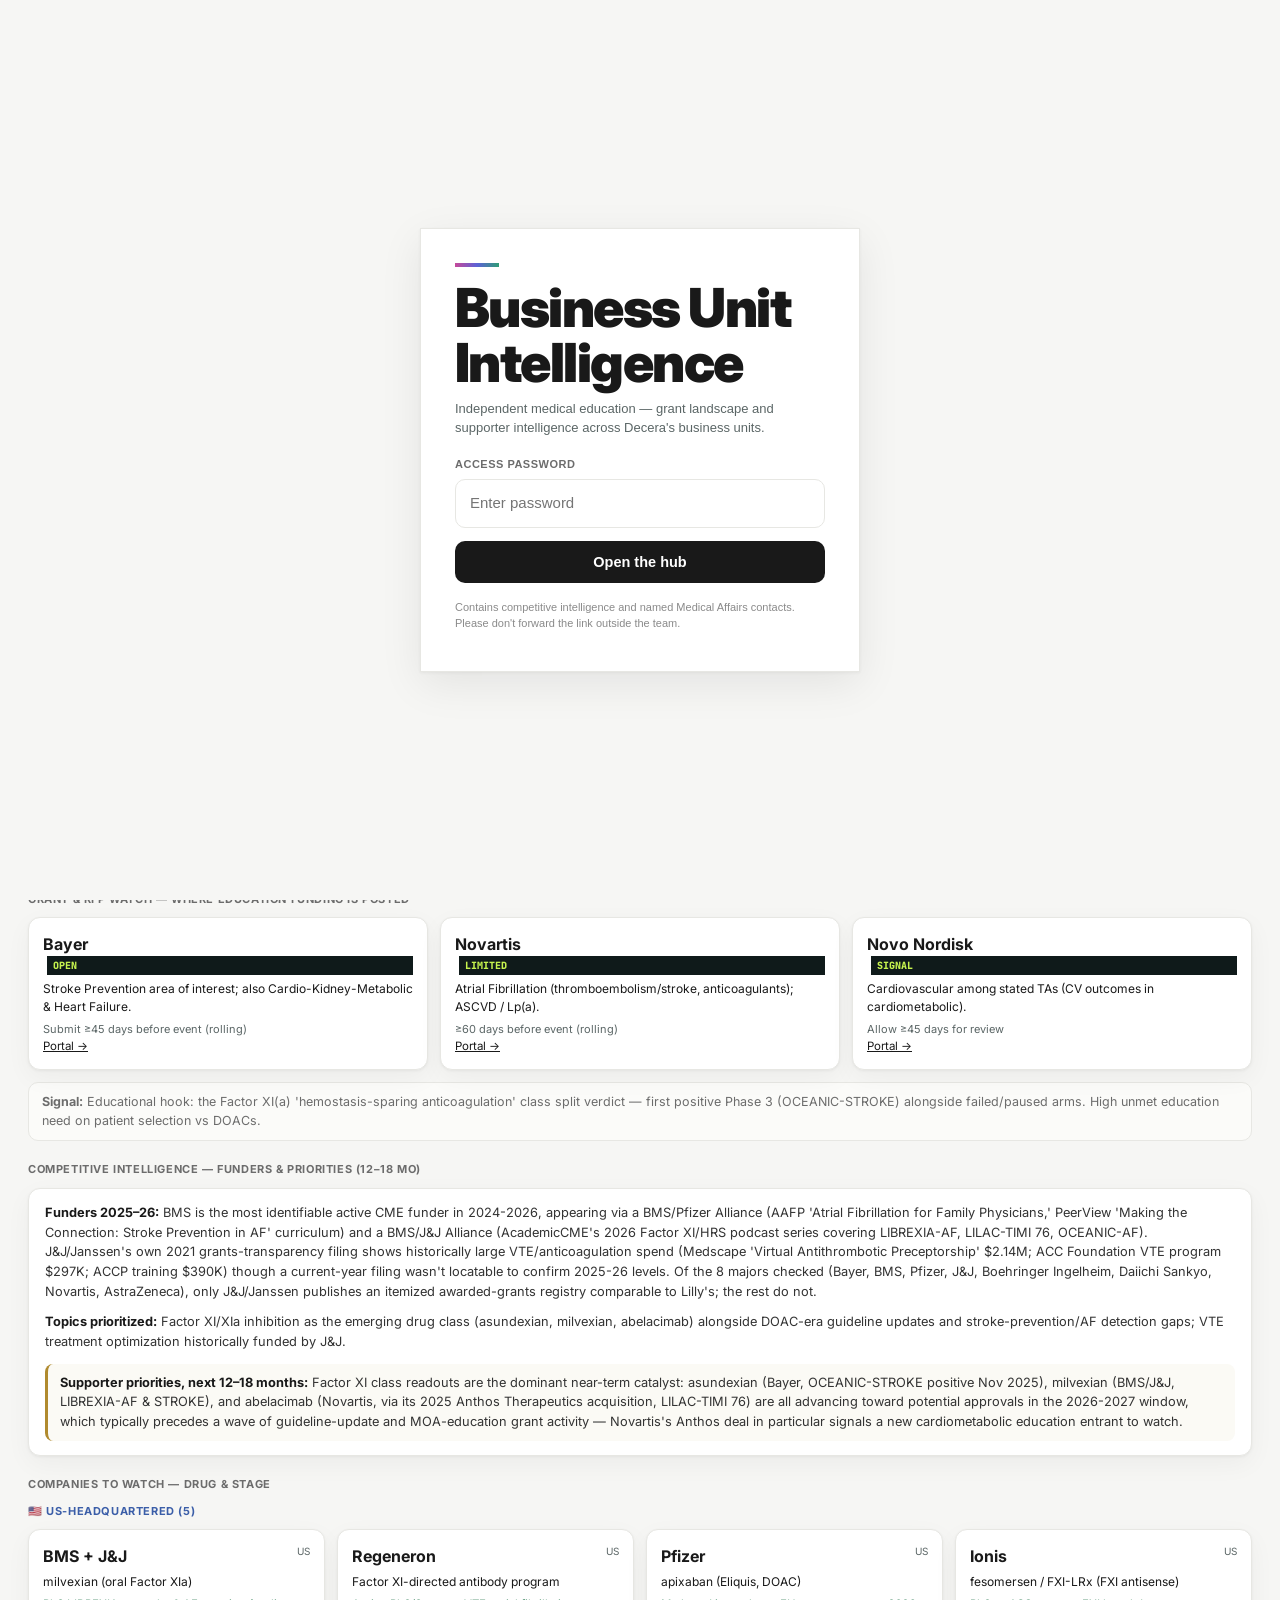
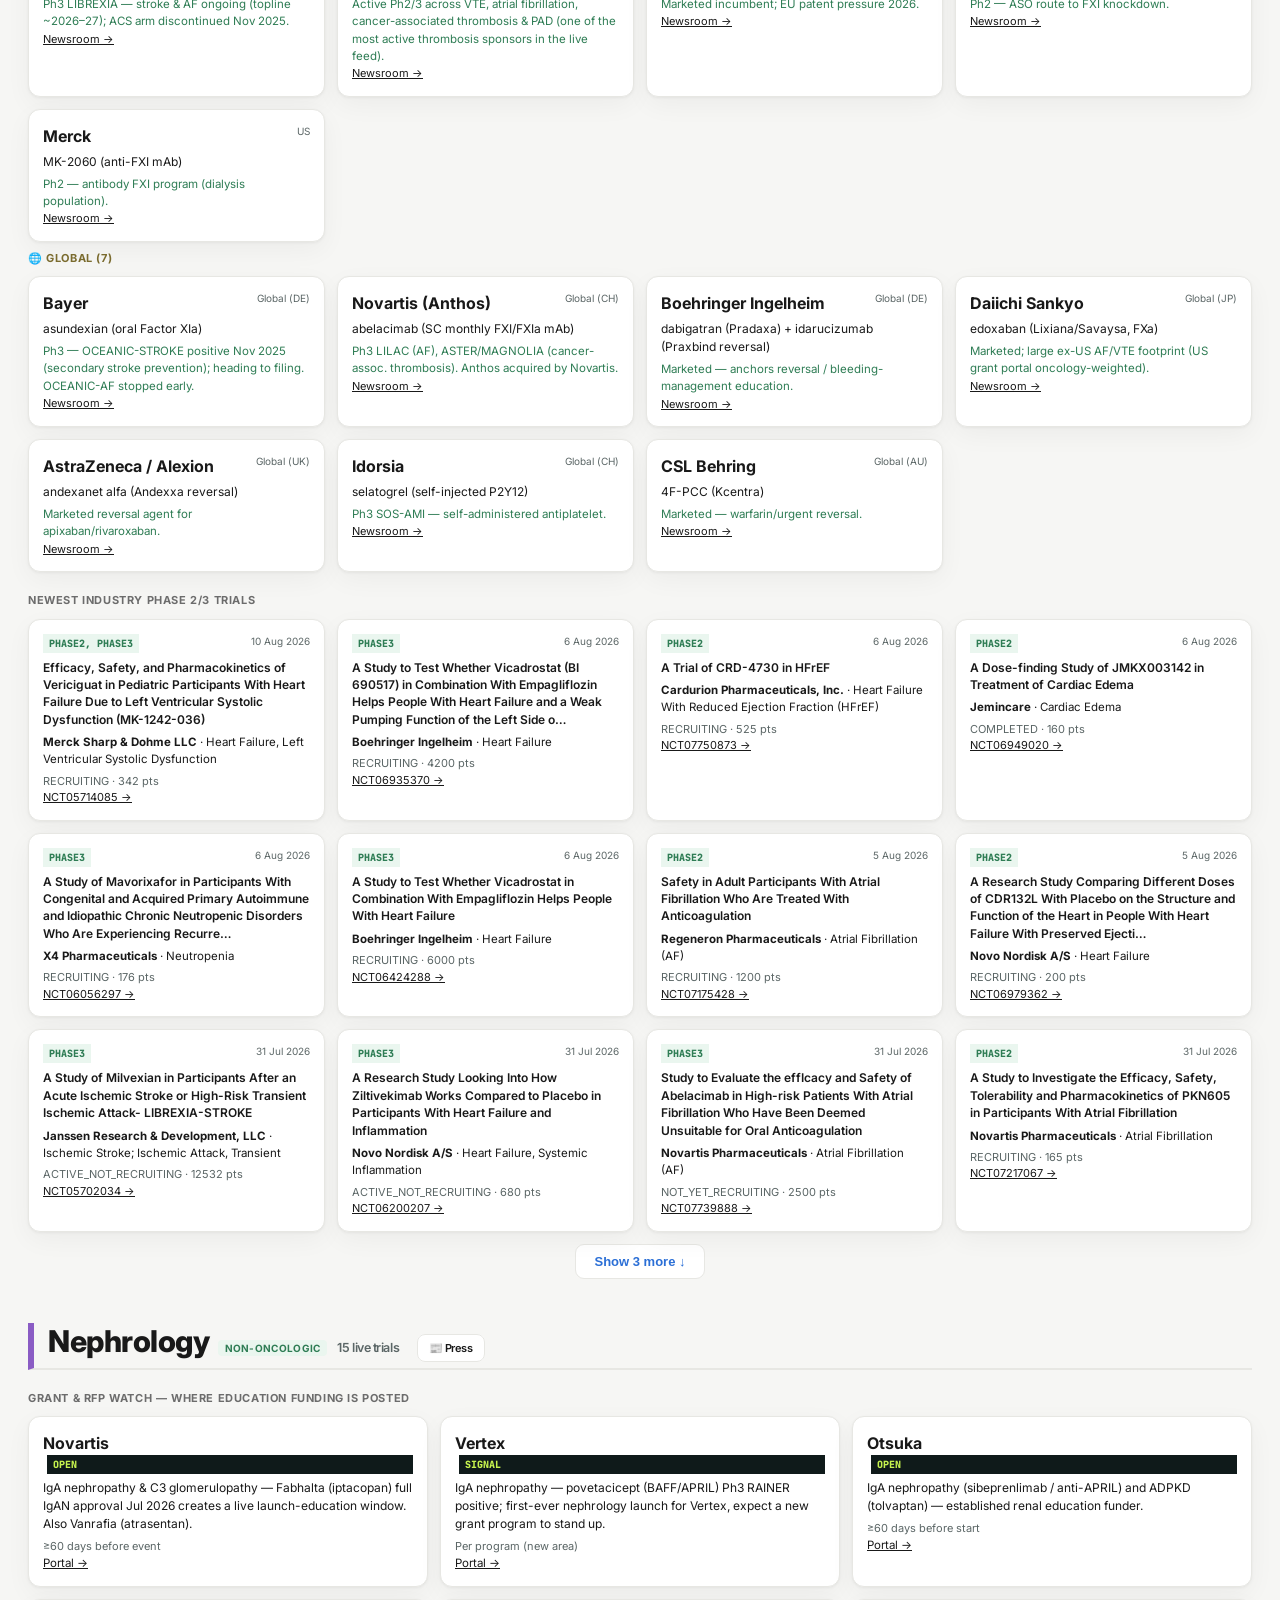
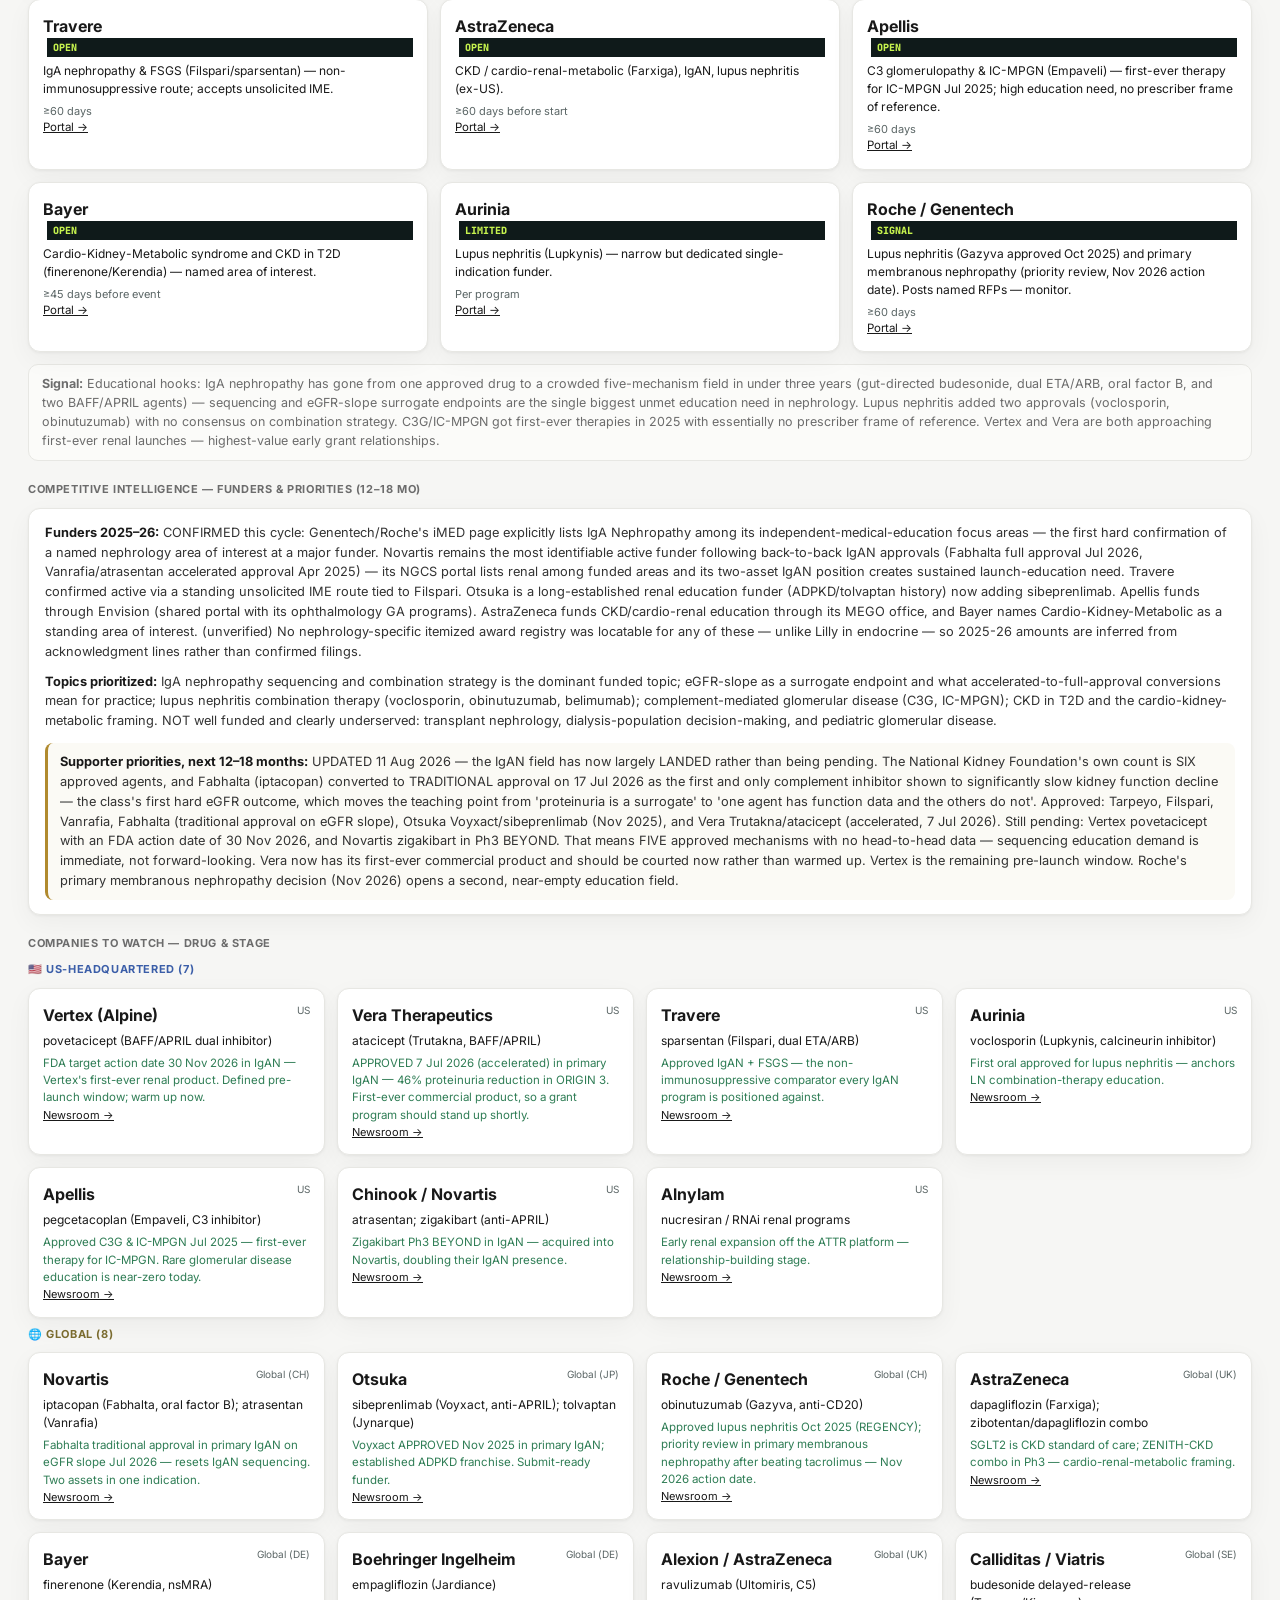
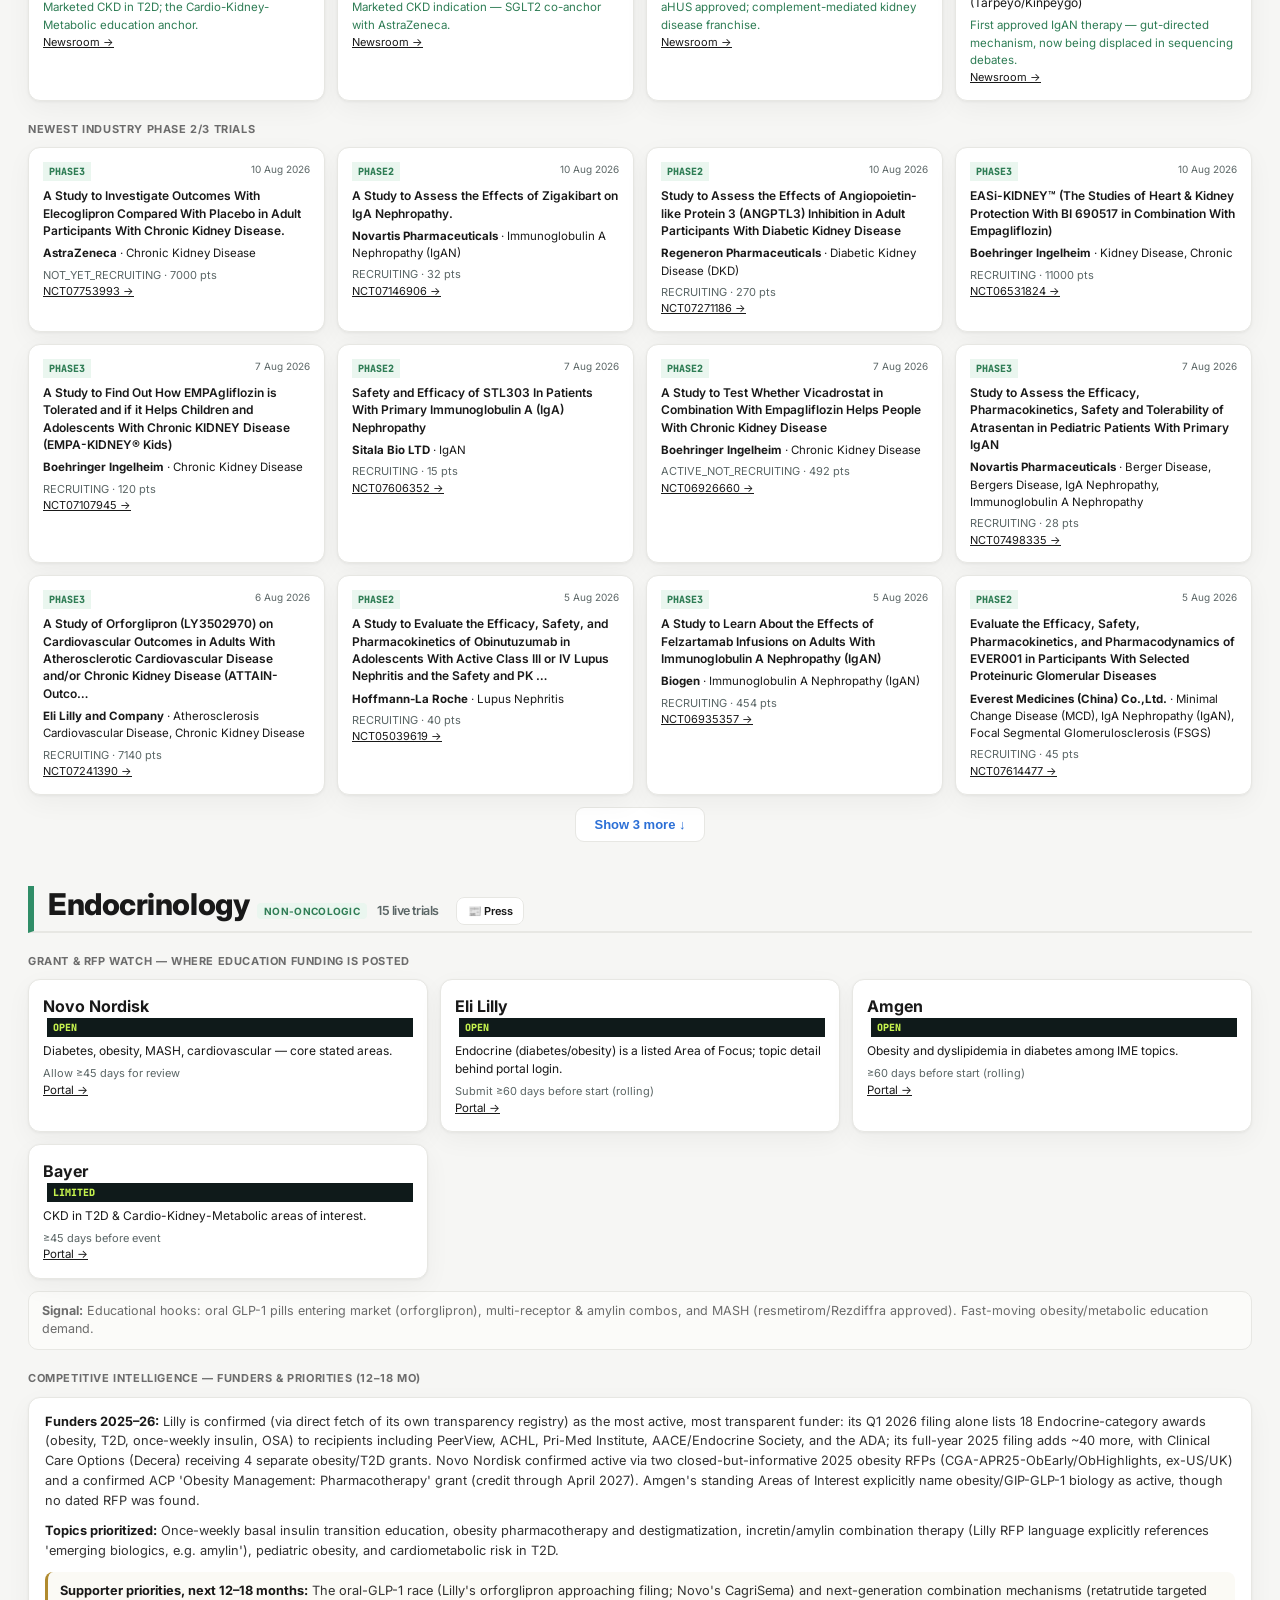
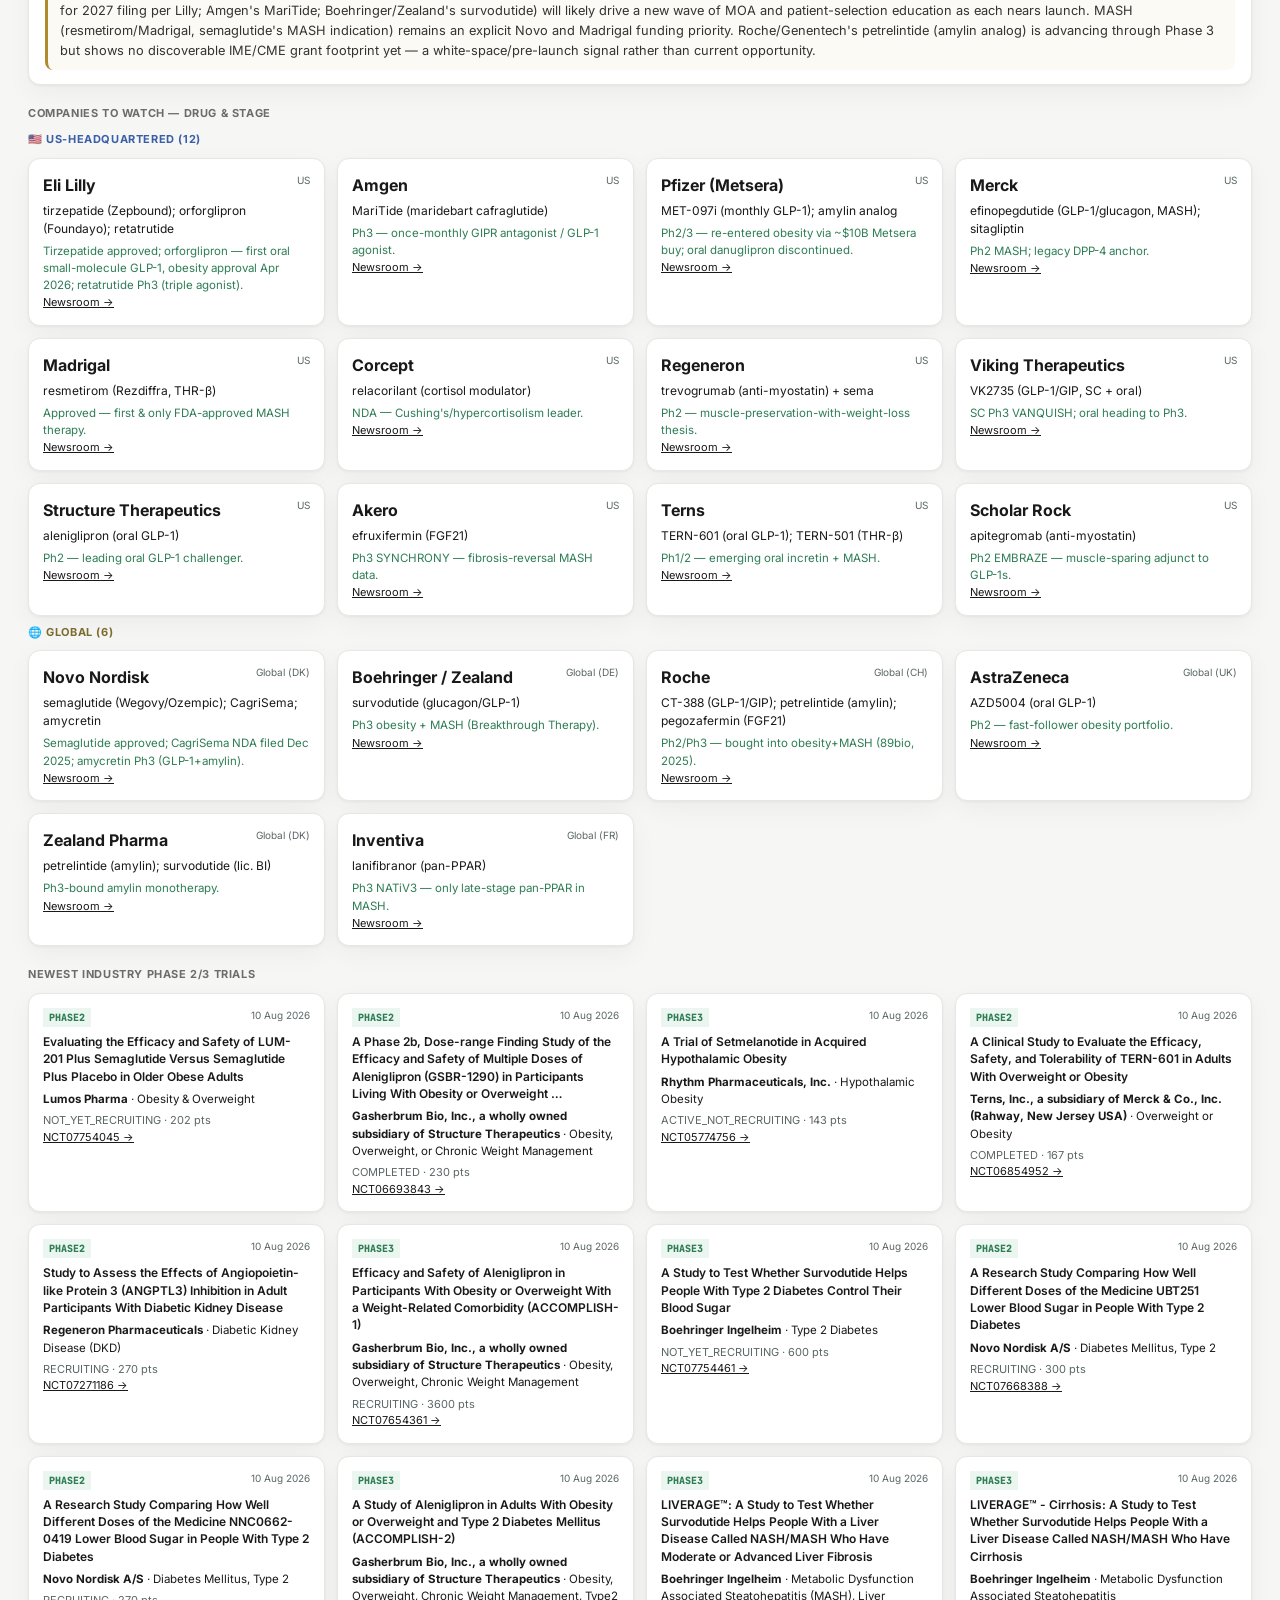
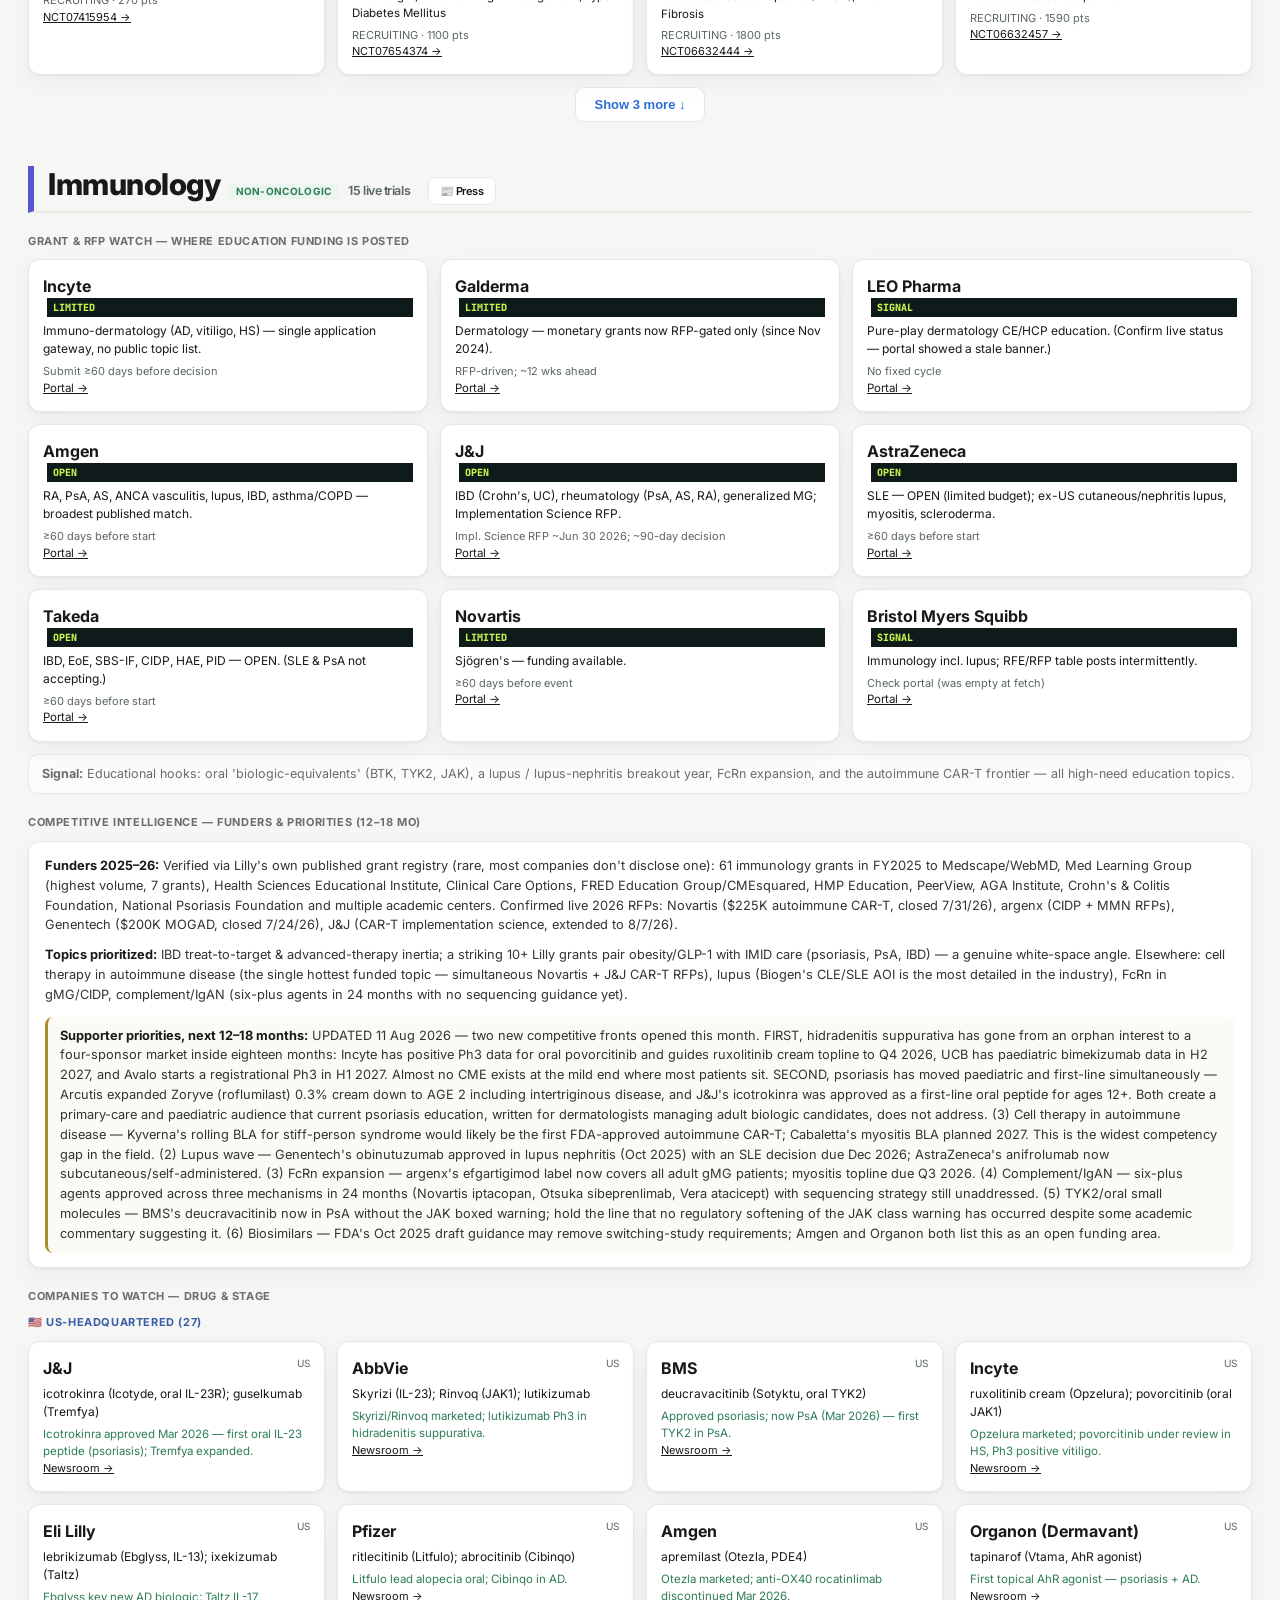
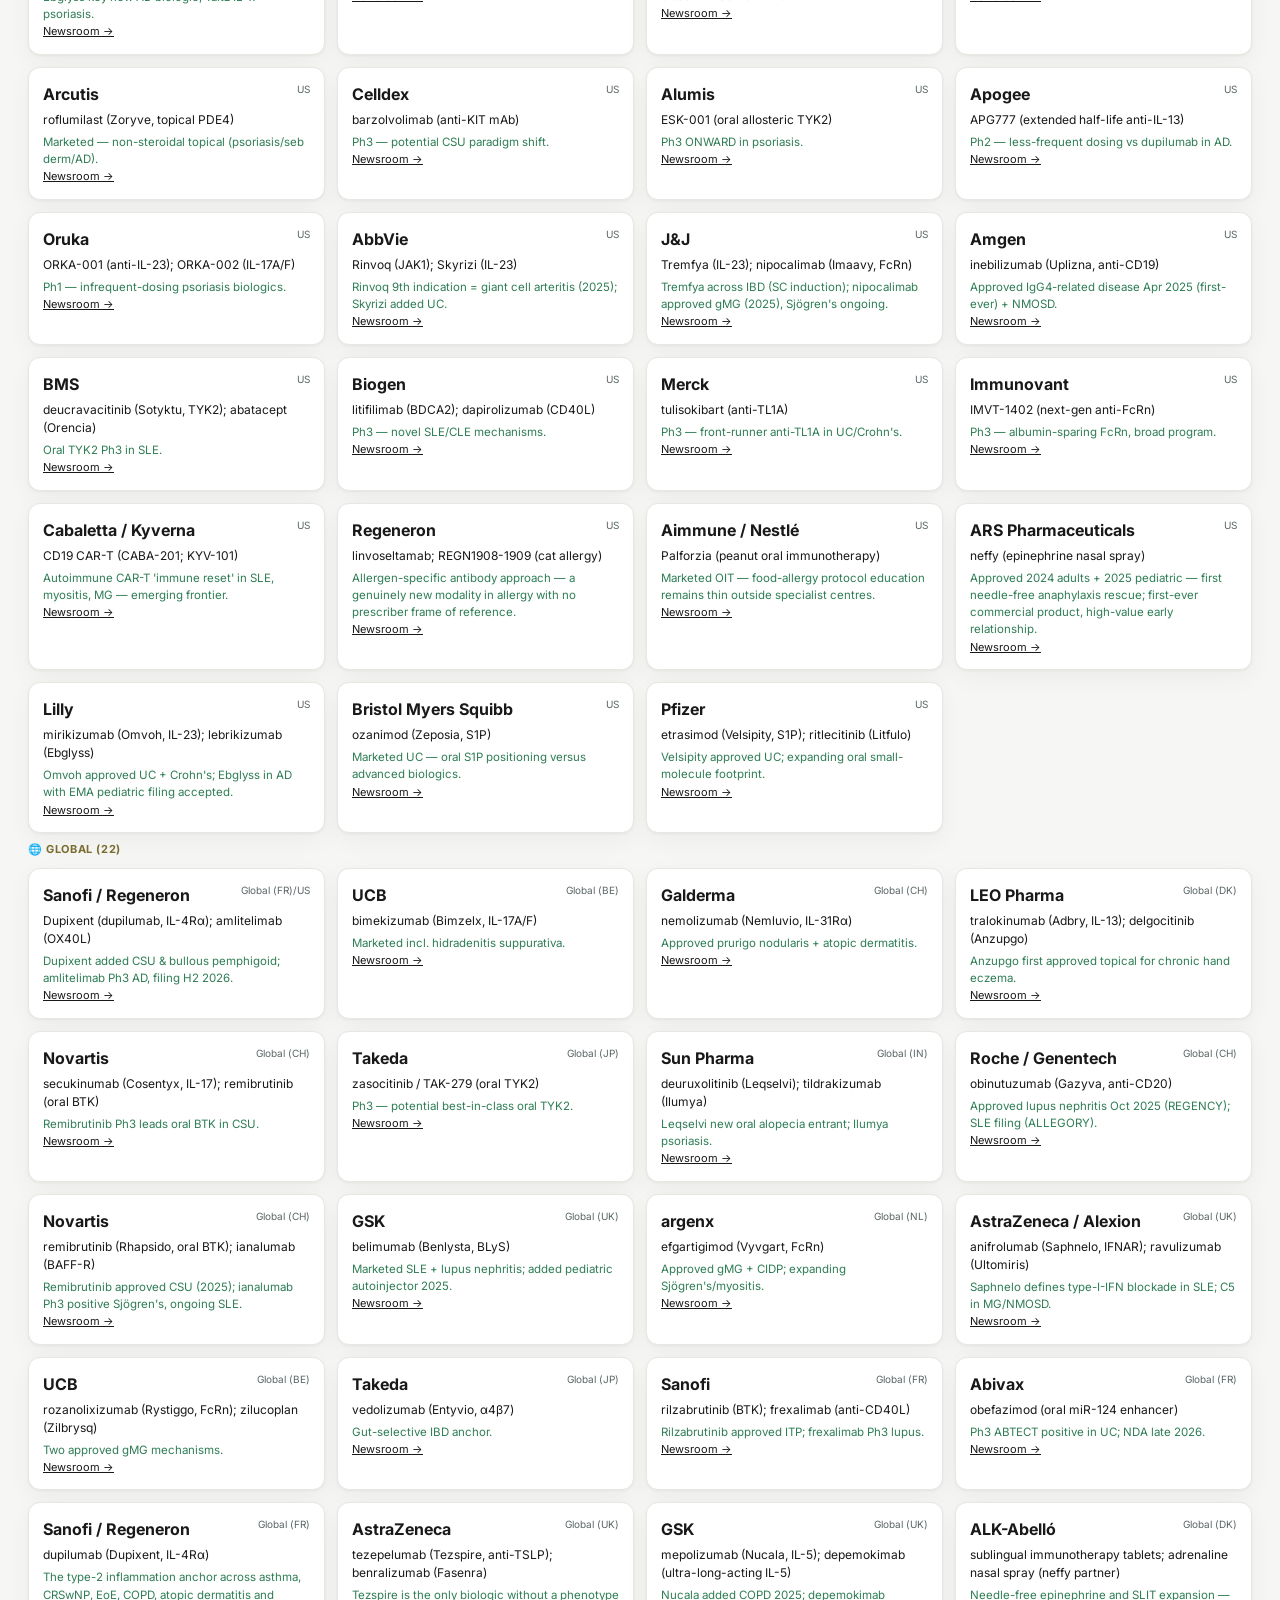
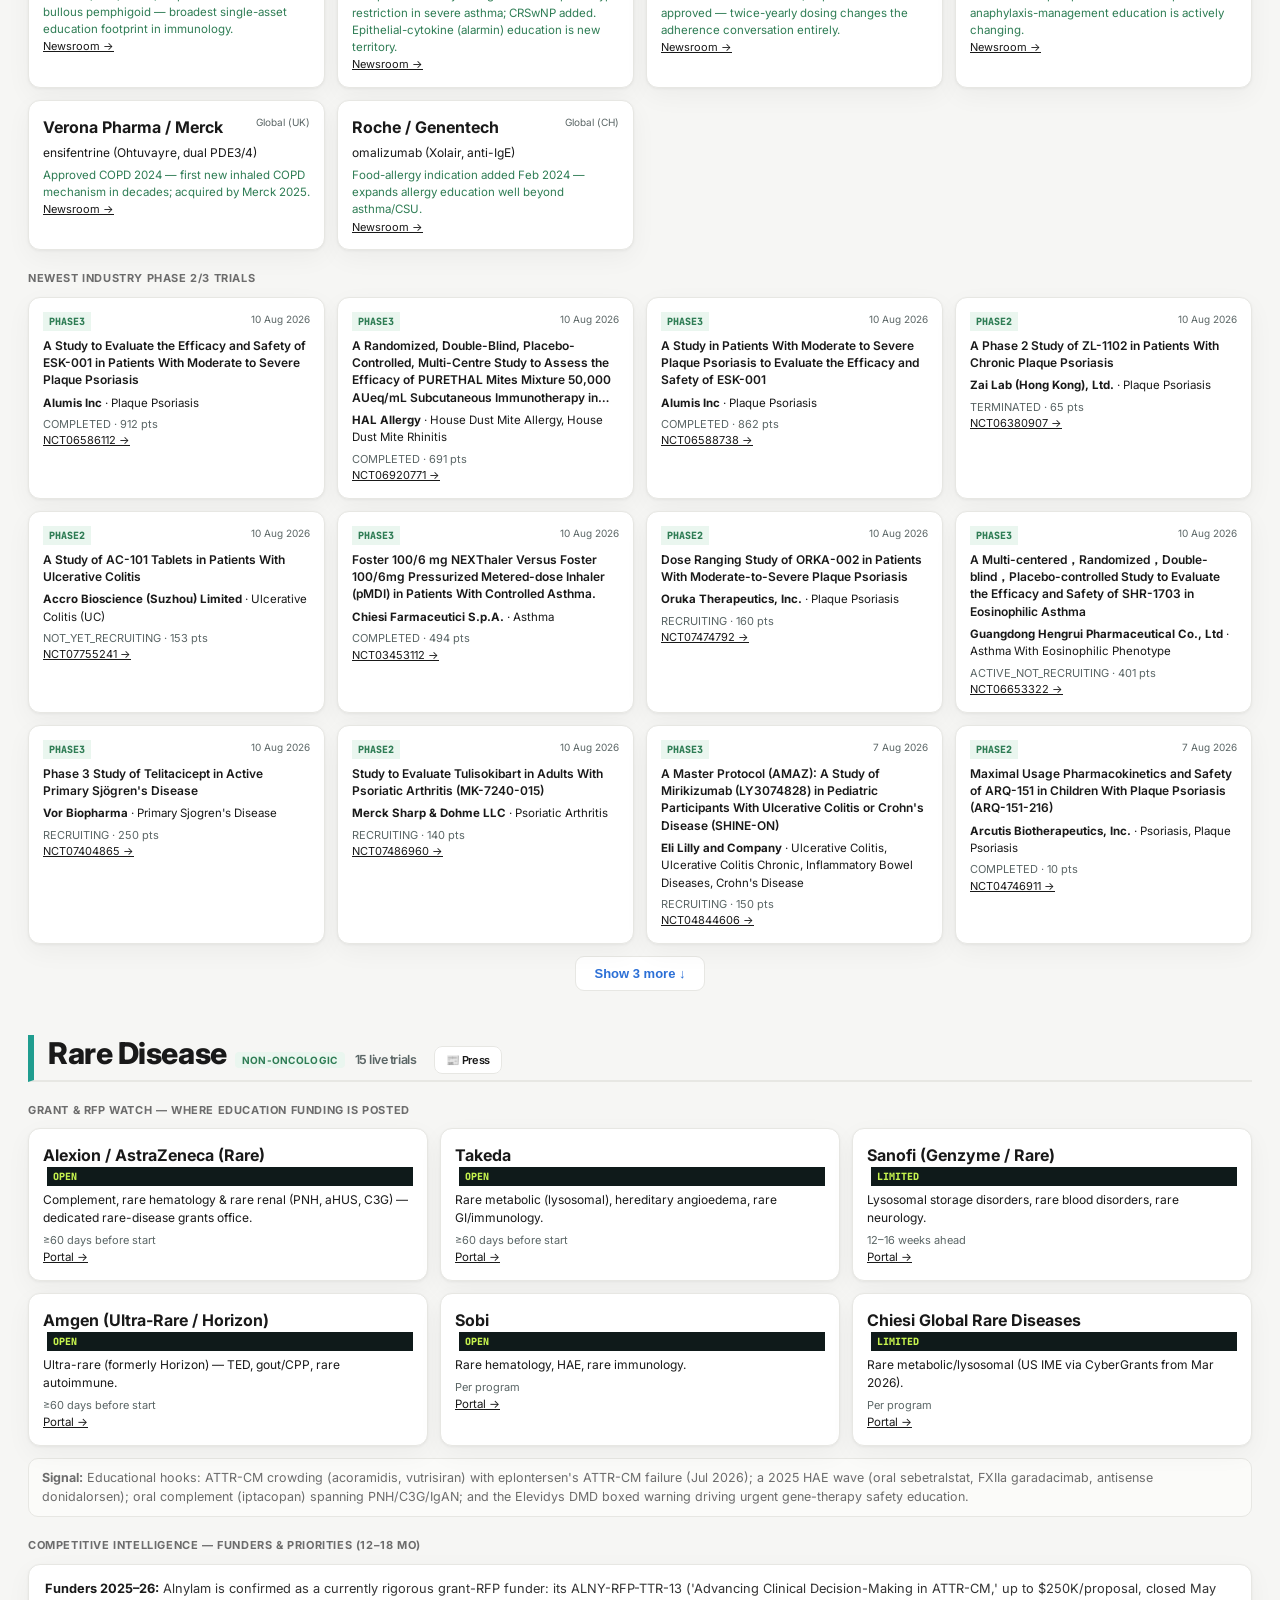
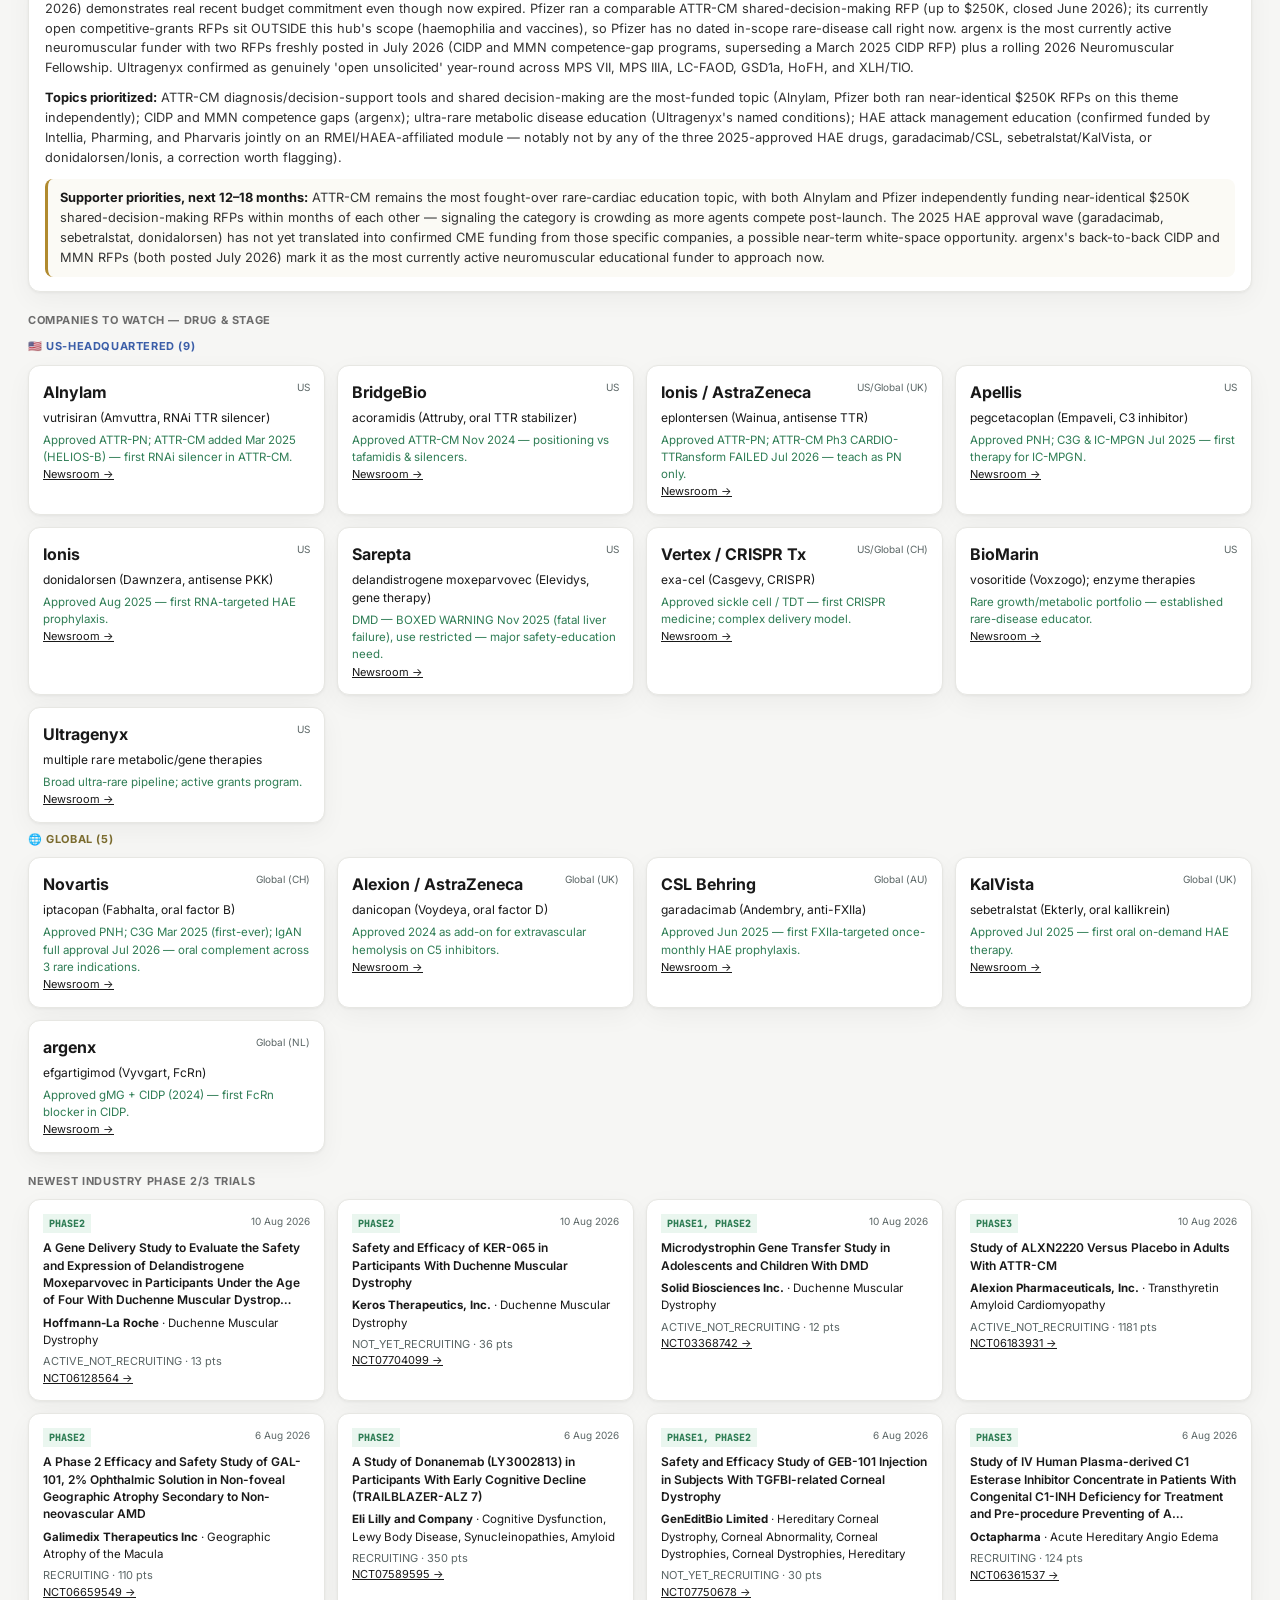
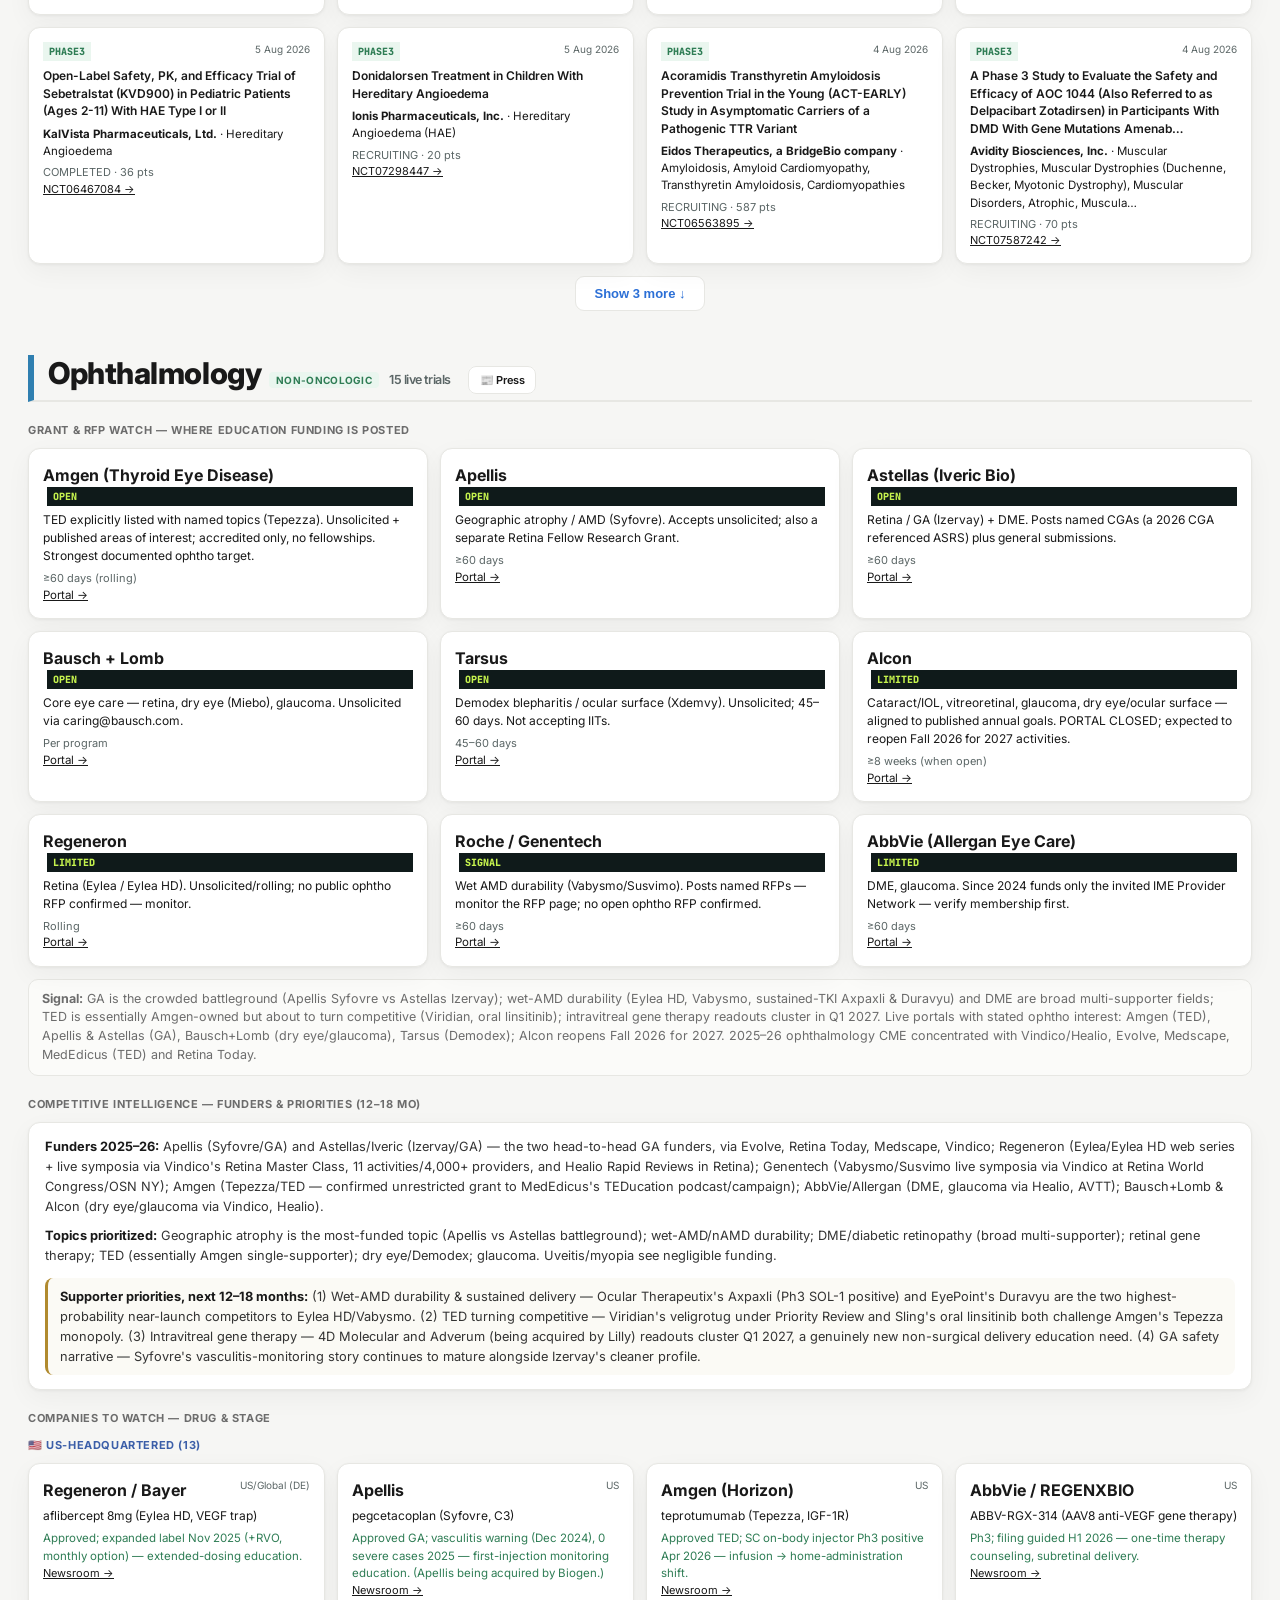
==== commit 6f71c6ed: "Add files via upload" ====
--- a/index.html
+++ b/index.html
@@ -1,339 +1,1112 @@
 <!DOCTYPE html>
 <html lang="en">
 <head>
-<meta charset="UTF-8">
-<meta name="viewport" content="width=device-width, initial-scale=1.0">
-<title>Decera Clinical Hub — MULTI · Neuroscience · grant landscape, decoded</title>
+<meta charset="utf-8">
+<meta name="viewport" content="width=device-width, initial-scale=1">
+<title>Decera Clinical Hub — MULTI · Neuroscience</title>
+<link rel="preconnect" href="https://fonts.googleapis.com"><link rel="preconnect" href="https://fonts.gstatic.com" crossorigin>
+<link href="https://fonts.googleapis.com/css2?family=Inter:wght@400;600;700;800;900&family=JetBrains+Mono:wght@400;700;800&display=swap" rel="stylesheet">
+<style>
+
+  :root{ color-scheme: light;
+    --bg:#f6f6f4; --card:#fff; --ink:#191919; --muted:#6c6c6c; --line:#e7e7e3;
+    --cardio:#d84a3f; --endo:#2f8d67; --derm:#bd7a2e; --immuno:#5656d4; --gastro:#d97706; --rare:#1f9d8f; --nephro:#8a5cc4; --oph:#2f7fb0;
+    --open:#2f7d55; --limited:#a06a12; --signal:#4a4ac0;
+    --shadow:0 1px 3px rgba(0,0,0,.05),0 8px 26px rgba(0,0,0,.045);
+  }
+  *{box-sizing:border-box}
+  body{margin:0;font-family:-apple-system,BlinkMacSystemFont,"Segoe UI",Helvetica,Arial,sans-serif;background:var(--bg);color:var(--ink);line-height:1.5}
+  a{color:inherit}
+  .wrap{max-width:1220px;margin:0 auto;padding:30px 22px 70px}
+  header.top{display:flex;flex-wrap:wrap;align-items:flex-end;justify-content:space-between;gap:16px}
+  h1{font-family:Georgia,serif;font-size:31px;line-height:1.12;margin:0;letter-spacing:-.4px}
+  .sub{color:var(--muted);font-size:14.5px;max-width:720px;margin:9px 0 0}
+  .meta{display:flex;gap:9px;flex-wrap:wrap}
+  .pill{background:var(--card);border:1px solid var(--line);border-radius:999px;padding:7px 13px;font-size:12.5px;color:var(--muted);box-shadow:var(--shadow)}
+  .pill b{color:var(--ink)}
+  .controls{display:flex;flex-wrap:wrap;gap:8px;align-items:center;margin:20px 0 8px}
+  .tab{border:1px solid var(--line);background:var(--card);border-radius:999px;padding:8px 15px;font-size:13.5px;font-weight:600;cursor:pointer;color:var(--muted);display:inline-flex;align-items:center;gap:7px;transition:.15s}
+  .tab .dot{width:9px;height:9px;border-radius:50%}
+  .tab.active{color:#fff;border-color:transparent}
+  .tab[data-k=all].active{background:#191919}
+  .tab[data-k=cardiovascular].active{background:var(--cardio)}
+  .tab[data-k=nephrology].active{background:var(--nephro)}
+  .tab[data-k=endocrinology].active{background:var(--endo)}
+  .tab[data-k=dermatology].active{background:var(--derm)}
+  .tab[data-k=immunology].active{background:var(--immuno)}
+  .tab[data-k=gastroenterology].active{background:var(--gastro)}
+  .tab[data-k=raredisease].active{background:var(--rare)}
+  .tab[data-k=ophthalmology].active{background:var(--oph)}
+  /* Immunology sub-specialty tabs — a second tab row, always visible,
+     styled to match the main therapeutic-area tabs. */
+  .subtabs{display:none;flex-wrap:wrap;gap:8px;align-items:center;margin:2px 0 6px;padding:9px 12px;
+           background:#f7f7fc;border:1px solid #e4e4f2;border-left:4px solid var(--immuno);border-radius:11px}
+  .subtabs.show{display:flex}
+  .subtabs-lab{font-size:10.5px;font-weight:700;letter-spacing:.5px;text-transform:uppercase;color:var(--immuno);margin-right:2px}
+  .subtab{border:1px solid var(--line);background:var(--card);border-radius:999px;padding:8px 15px;font-size:13.5px;font-weight:600;cursor:pointer;color:var(--muted);transition:.15s;box-shadow:var(--shadow)}
+  .subtab.on{background:var(--immuno);color:#fff;border-color:var(--immuno)}
+  .subtab:hover:not(.on){border-color:#bbb;color:var(--ink)}
+  @media print{ .subtabs{display:none!important} }
+  .supbar{display:flex;flex-wrap:wrap;align-items:center;gap:9px;margin:8px 0 2px;padding:9px 12px;background:var(--card);border:1px solid var(--line);border-radius:11px;box-shadow:var(--shadow)}
+  .supbar label{font-size:11.5px;font-weight:700;letter-spacing:.4px;text-transform:uppercase;color:var(--muted)}
+  .supbar select{font:inherit;font-size:13px;font-weight:600;padding:6px 10px;border:1px solid var(--line);border-radius:8px;background:#fff;color:var(--ink);min-width:230px;cursor:pointer}
+  .supbar select:focus{outline:2px solid #5656d4;outline-offset:1px}
+  .supclear{border:1px solid #e2c9c9;background:#fdf4f4;color:#a33;border-radius:8px;padding:6px 11px;font-size:12px;font-weight:700;cursor:pointer}
+  .supdiv{width:1px;height:24px;background:var(--line);margin:0 3px}
+  /* FDA decision calendar */
+  .pd{display:flex;gap:14px;background:var(--card);border:1px solid var(--line);border-radius:12px;padding:13px 15px;margin-bottom:9px;box-shadow:var(--shadow);border-left:4px solid var(--line)}
+  .pd.lead-tight{border-left-color:#c0392b;background:#fffcfb}
+  .pd.lead-now{border-left-color:#b08a2e;background:#fffdf7}
+  .pd.lead-early{border-left-color:#2f7d55}
+  .pd.lead-past{opacity:.55}
+  .pd-when{flex:0 0 128px;border-right:1px solid var(--line);padding-right:13px}
+  .pd-date{font-size:13.5px;font-weight:700;line-height:1.3}
+  .pd-prec{font-size:10px;color:var(--muted);margin-top:2px;font-style:italic}
+  /* ---------- supporter emphasis & drift ---------- */
+  .em-strip{font-size:11.5px;color:var(--muted);padding:9px 12px;background:#f7f8f9;border:1px solid var(--line);border-radius:7px;margin-bottom:14px}
+  .em-grid{display:grid;grid-template-columns:repeat(auto-fill,minmax(340px,1fr));gap:12px}
+  .em-card{background:#fff;border:1px solid var(--line);border-radius:8px;padding:14px 16px}
+  .em-head{display:flex;flex-wrap:wrap;align-items:baseline;justify-content:space-between;gap:8px;margin-bottom:9px}
+  .em-head h4{font-size:14.5px;margin:0;font-weight:700}
+  .em-spaces{display:flex;flex-wrap:wrap;gap:4px}
+  .em-sp,.em-gap-sp{font-size:9px;font-weight:700;letter-spacing:.4px;text-transform:uppercase;color:#fff;border-radius:4px;padding:2px 6px;white-space:nowrap}
+  .em-lab{font-size:9.5px;font-weight:700;letter-spacing:.6px;text-transform:uppercase;color:var(--muted);margin:11px 0 6px}
+  .em-lab-gap{color:#8d1b32}
+  .em-topics{display:flex;flex-wrap:wrap;gap:5px}
+  .em-t{font-size:11px;background:#f2f3f5;color:var(--ink);border-radius:4px;padding:3px 8px;line-height:1.4}
+  .em-new{background:#e2f7ee;color:#0a6b4a;font-weight:600}
+  .em-gone{background:#fdeaee;color:#8d1b32;text-decoration:line-through}
+  .em-new-lab{color:#0a6b4a;font-weight:700}
+  .em-gone-lab{color:#8d1b32;font-weight:700}
+  .em-srcnote{font-size:10.5px;color:var(--muted);line-height:1.55;margin-top:7px;font-style:italic}
+  .em-drift{font-size:11px;color:var(--muted);line-height:1.55;margin-top:9px;padding-top:8px;border-top:1px dashed var(--line)}
+  .em-base{color:#8a6a2a;background:#fff8ec;border-top:0;border-radius:5px;padding:7px 9px}
+  .em-chg{font-size:11px;line-height:1.6;margin-bottom:5px;padding-left:9px;border-left:2px solid #e4c9cf}
+  .em-chg-when{font-weight:700;font-size:10px;letter-spacing:.4px;text-transform:uppercase;color:#8d1b32;margin-right:5px}
+  .em-gap{display:flex;gap:9px;align-items:flex-start;background:#fbfbfc;border-radius:6px;padding:9px 11px;margin-bottom:7px}
+  .em-gap p{font-size:11.5px;line-height:1.6;margin:0 0 6px}
+  .em-gap p:last-child{margin-bottom:0}
+  .em-gap-lab{font-size:9px;font-weight:700;letter-spacing:.5px;text-transform:uppercase;color:var(--muted);margin-bottom:3px}
+  .em-des{color:#0a6b4a;margin-top:7px}
+  .em-portal{margin-top:11px;padding-top:8px;border-top:1px solid var(--line);font-size:11.5px}
+  .em-foot{font-size:11.5px;color:var(--muted);line-height:1.7;margin-top:14px;padding-top:11px;border-top:1px solid var(--line)}
+  .em-foot .em-t{font-size:10px}
+  /* ---------- gap verification links ---------- */
+  .gap-refs{margin-top:6px;display:flex;flex-wrap:wrap;gap:5px;align-items:center}
+  .gap-refs-lab{font-size:9px;font-weight:700;letter-spacing:.6px;text-transform:uppercase;color:var(--muted)}
+  .gap-refs a{font-size:11px;background:#f2f5f9;border:1px solid #e2e8f0;border-radius:4px;padding:2px 7px;text-decoration:none;color:#2b6fd6}
+  .gap-refs a:hover{background:#e8eff8;text-decoration:underline}
+  /* ---------- Cost of inaction · Differentiation (COIF) ---------- */
+  .coif-card{background:#fff;border:1.5px solid #0f1a1a;padding:16px 18px;margin-bottom:12px}
+  .coif-head{display:flex;justify-content:space-between;align-items:baseline;gap:8px;margin-bottom:10px;padding-bottom:8px;border-bottom:1.5px solid #0f1a1a}
+  .coif-head h4{margin:0;font-size:15px;font-weight:800;letter-spacing:-.01em}
+  .coif-block{margin-bottom:10px}
+  .coif-lab{font-family:'JetBrains Mono',monospace;font-size:10.5px;font-weight:800;color:#0f1a1a;text-transform:uppercase;letter-spacing:.08em;margin-bottom:4px}
+  .coif-body{font-size:13px;line-height:1.55;color:#1a2626;margin:0}
+  .coif-bullets{margin:0;padding-left:18px;list-style-type:disc;font-size:13px;line-height:1.55;color:#1a2626}
+  .coif-bullets li{margin-bottom:5px}
+  .coif-bullets li:last-child{margin-bottom:0}
+  .coif-bullets b{color:#0f1a1a}
+  .coif-src{font-size:11px;color:#5b6666;margin-top:8px;padding-top:8px;border-top:1px dashed #0f1a1a}
+  /* ---------- Faculty & KOL Intelligence ---------- */
+  .kolbar{display:flex;flex-wrap:wrap;gap:10px;align-items:center;padding:10px 14px;border:1.5px solid #0f1a1a;background:#fbfaf4;margin-bottom:12px}
+  .kolbar label{font-family:'JetBrains Mono',monospace;font-size:11px;font-weight:800;color:#0f1a1a;text-transform:uppercase;letter-spacing:.06em;display:flex;flex-direction:column;gap:4px}
+  .kolbar select{border:1.5px solid #0f1a1a;padding:6px 10px;font:inherit;font-size:12.5px;background:#fff;color:#0f1a1a;min-width:150px}
+  .koltable{width:100%;border-collapse:collapse;background:#fff;border:1.5px solid #0f1a1a;font-size:12.5px}
+  .koltable th{background:#0f1a1a;color:#c6f34e;text-align:left;padding:9px 12px;font-family:'JetBrains Mono',monospace;font-size:10.5px;letter-spacing:.05em;text-transform:uppercase}
+  .koltable td{padding:9px 12px;border-top:1px solid #d8dcda;vertical-align:top}
+  .koltable tr:hover td{background:#fbfaf4}
+  .koltable a{color:#0f1a1a;text-decoration:underline;text-decoration-color:#c6f34e;text-decoration-thickness:2px}
+  /* ---------- clinical emphasis over time ---------- */
+  .fc-card{background:#fff;border:1px solid var(--line);border-radius:8px;padding:15px 17px;margin-bottom:13px}
+  .fc-head{display:flex;flex-wrap:wrap;align-items:center;gap:9px;margin-bottom:7px}
+  .fc-head h4{font-size:16px;margin:0}
+  .fc-spaces{display:flex;flex-wrap:wrap;gap:4px}
+  .fc-sp{font-size:9px;font-weight:700;letter-spacing:.4px;text-transform:uppercase;color:#fff;border-radius:4px;padding:2px 7px}
+  .fc-stance{font-size:12.5px;line-height:1.6;color:var(--muted);margin:0 0 12px}
+  .fc-lab{font-size:9.5px;font-weight:700;letter-spacing:.7px;text-transform:uppercase;color:var(--muted);display:block;margin-bottom:5px}
+  .fc-rels{border-left:2px solid var(--line);padding-left:13px;margin-bottom:13px}
+  .fc-rel{display:grid;grid-template-columns:112px 1fr;gap:12px;padding:9px 0;border-bottom:1px dashed var(--line)}
+  .fc-rel:last-child{border-bottom:0}
+  .fc-when{font-size:11.5px;font-weight:700;line-height:1.4}
+  .fc-tag{display:block;font-size:8.5px;font-weight:700;letter-spacing:.5px;text-transform:uppercase;color:#1d6b3f;background:#eef6ef;border-radius:3px;padding:1px 5px;margin-top:3px;width:fit-content}
+  .fc-rlab{font-size:13px;font-weight:600;line-height:1.4}
+  .fc-topics{display:flex;flex-wrap:wrap;gap:4px;margin:5px 0}
+  .fc-topic{font-size:10.5px;background:#eef1f6;color:#33415c;border-radius:999px;padding:2px 8px}
+  .fc-meta{font-size:11px;color:var(--muted)}
+  .fc-note{font-size:11.5px;line-height:1.6;margin-top:4px}
+  .fc-link{font-size:11px;display:inline-block;margin-top:5px}
+  .fc-shift{background:#eef6ef;border-radius:7px;padding:11px 13px;margin-bottom:11px}
+  .fc-shift p{font-size:12.5px;line-height:1.65;margin:0}
+  .fc-shift-thin{background:#fff6e8}
+  .fc-shift-thin .fc-lab{color:#8a5a12}
+  .fc-miss{background:#fdf0f2;border-radius:7px;padding:11px 13px;margin-bottom:11px}
+  .fc-miss .fc-lab{color:#8d1b32}
+  .fc-miss ul{margin:0;padding-left:17px}
+  .fc-miss li{font-size:12px;line-height:1.6;margin-bottom:3px}
+  .fc-ev{font-size:11.5px;padding-top:9px;border-top:1px solid var(--line)}
+  .fc-ev .fc-lab{display:inline;margin-right:8px}
+  .fc-ev a{margin-right:12px;display:inline-block}
+  .fc-foot{font-size:11.5px;color:var(--muted);line-height:1.65;padding-top:10px;border-top:1px solid var(--line)}
+  @media(max-width:640px){.fc-rel{grid-template-columns:1fr}}
+  /* ---------- provenance strip ---------- */
+  .pv-box{border:1px solid var(--line);border-radius:8px;background:#fbfcfd;padding:10px 14px;margin:0 0 14px;font-size:12px}
+  .pv-box summary{cursor:pointer;font-weight:600;font-size:12px;color:var(--ink);list-style:none}
+  .pv-box summary::-webkit-details-marker{display:none}
+  .pv-box summary::before{content:"\25B8 ";color:var(--muted)}
+  .pv-box[open] summary::before{content:"\25BE "}
+  .pv-grid{display:grid;grid-template-columns:repeat(auto-fit,minmax(255px,1fr));gap:2px 18px;margin:10px 0 0}
+  .pv-row{display:flex;align-items:baseline;gap:8px;padding:3px 0;border-bottom:1px dotted var(--line)}
+  .pv-lab{flex:1;color:var(--muted)}
+  .pv-date{font-weight:600;white-space:nowrap}
+  .pv-age{font-size:9.5px;font-weight:700;letter-spacing:.4px;text-transform:uppercase;border-radius:999px;padding:1px 7px;white-space:nowrap}
+  .pv-fresh{background:#eef6ef;color:#1d6b3f}
+  .pv-ok{background:#eceef1;color:var(--muted)}
+  .pv-stale{background:#fff1de;color:#8a5a12}
+  .pv-note{font-size:11px;color:var(--muted);line-height:1.65;margin-top:10px;padding-top:8px;border-top:1px solid var(--line)}
+  .pv-sched{border-top:0;padding-top:0;margin-top:6px}
+  /* ---------- watch-list area key + Medical Affairs finder ---------- */
+  .wl-legend{display:flex;flex-wrap:wrap;gap:5px 10px;align-items:center;margin:0 0 12px;font-size:11px}
+  .wl-legend-lab{font-size:11px;font-weight:700;letter-spacing:.3px;text-transform:uppercase;color:var(--muted)}
+  .wl-key{display:inline-flex;align-items:center;gap:5px;font-size:11.5px;color:var(--ink)}
+  .wl-area{display:flex;align-items:center;gap:5px;margin-top:6px;font-size:11px;font-weight:600;color:var(--muted)}
+  .ma-res{border:1px solid var(--line);border-radius:9px;background:#fff;padding:14px 16px;margin-top:10px}
+  .ma-res-h{font-size:15px;display:flex;flex-wrap:wrap;align-items:center;gap:6px;margin-bottom:6px}
+  .ma-sub{font-size:10px;font-weight:800;letter-spacing:.6px;text-transform:uppercase;color:var(--muted);margin:13px 0 7px;padding-top:9px;border-top:1px solid var(--line)}
+  .ma-role{display:flex;flex-wrap:wrap;align-items:center;gap:8px;padding:4px 0}
+  .ma-role-lab{flex:1 1 200px;font-size:12.5px;font-weight:600}
+  .ma-area{display:flex;flex-wrap:wrap;align-items:center;gap:8px;padding:5px 0;border-bottom:1px dashed var(--line)}
+  .ma-area:last-of-type{border-bottom:0}
+  .ma-area-h{flex:1 1 190px;font-size:12.5px;display:flex;align-items:center;gap:6px}
+  .ma-lk{font-size:11.5px;font-weight:600;text-decoration:none;border-radius:4px;padding:3px 8px;white-space:nowrap}
+  .ma-li{color:#fff;background:#2b6fd6}.ma-li:hover{background:#1f5bb5}
+  .ma-web{color:var(--ink);background:#eef1f6;border:1px solid var(--line)}.ma-web:hover{background:#e4e8ef}
+  .ma-foot{font-size:11px;color:var(--muted);line-height:1.65;margin-top:12px;padding-top:9px;border-top:1px solid var(--line)}
+  /* ---------- table of contents, legend, section headers ---------- */
+  .toc{display:flex;flex-wrap:wrap;gap:6px 8px;align-items:center;background:#fbfcfd;border:1px solid var(--line);border-radius:8px;padding:10px 14px;margin:0 0 12px}
+  .toc-lab{font-size:11px;font-weight:700;letter-spacing:.5px;text-transform:uppercase;color:var(--muted);margin-right:4px}
+  .toc a{font-size:12.5px;font-weight:600;text-decoration:none;color:var(--ink);background:#eef1f6;border-radius:999px;padding:4px 11px;white-space:nowrap}
+  .toc a:hover{background:var(--ink);color:#fff}
+  .legend{display:flex;flex-wrap:wrap;gap:6px;align-items:center;margin:0 0 20px;font-size:11px}
+  .legend-lab{font-size:11px;font-weight:700;letter-spacing:.5px;text-transform:uppercase;color:var(--muted);margin-right:4px}
+  .lg-chip{font-size:10.5px;font-weight:700;color:#fff;border-radius:4px;padding:2px 8px;letter-spacing:.2px}
+  .legend-sep{width:1px;height:16px;background:var(--line);margin:0 4px}
+  h2.sechead{font-size:30px;font-weight:800;letter-spacing:-.3px;line-height:1.2;margin:36px 0 14px;padding:0 0 9px 14px;border-left:6px solid var(--ink);border-bottom:2.5px solid var(--line);scroll-margin-top:14px}
+  @media(max-width:640px){h2.sechead{font-size:24px}}
+  /* ---------- RFP variant tag + portal directory ---------- */
+  .rfp-var{display:inline-block;font-size:9.5px;font-weight:800;letter-spacing:.4px;color:#fff;background:#7a1020;border-radius:3px;padding:1px 6px;margin-right:5px;vertical-align:middle}
+  .rfp-dir-lab{font-size:10px;font-weight:700;letter-spacing:.6px;text-transform:uppercase;color:var(--muted);margin:14px 0 8px;padding-top:10px;border-top:1px solid var(--line)}
+  .rfp-cards{display:grid;grid-template-columns:repeat(auto-fill,minmax(184px,1fr));gap:7px}
+  .rfp-c{display:flex;align-items:center;gap:7px;background:#fbfcfd;border:1px solid var(--line);border-radius:7px;padding:7px 9px;text-decoration:none;color:var(--ink);transition:border-color .1s,background .1s}
+  .rfp-c:hover{border-color:#9aa;background:#fff}
+  .rfp-c-var{flex:0 0 auto;font-size:8.5px;font-weight:800;letter-spacing:.3px;color:#fff;border-radius:3px;padding:2px 5px}
+  .vt-rfp{background:#7a1020}.vt-cga{background:#0a5a8a}.vt-cfg{background:#8a5a12}.vt-cgn{background:#5a3a8a}
+  .rfp-c-co{flex:1 1 auto;font-size:12px;font-weight:700;line-height:1.25;min-width:0}
+  .rfp-c-dots{flex:0 0 auto;display:inline-flex;gap:2px}
+  .rfp-c-all{font-size:8.5px;font-weight:700;color:var(--muted)}
+  .rfp-c-pdf{flex:0 0 auto;font-size:9.5px;font-weight:700;color:#2b6fd6;border:1px solid #cfe0f5;border-radius:3px;padding:1px 4px;cursor:pointer}
+  .rfp-c-pdf:hover{background:#eef4fc}
+  /* ---------- conference checkpoint boxes (9/6/3) ---------- */
+  .ck-note{font-size:11.5px;color:var(--muted);line-height:1.6;margin:0 0 12px}
+  .ck-empty{font-size:13px;color:var(--muted);padding:14px;border:1px solid var(--line);border-radius:8px}
+  .ckgrid{display:grid;grid-template-columns:repeat(3,1fr);gap:12px}
+  .ckbox{border:1px solid var(--line);border-radius:9px;overflow:hidden;background:#fff;display:flex;flex-direction:column}
+  .ckbox-head{color:#fff;padding:10px 13px}
+  .ckbox-mo{font-size:16px;font-weight:800;letter-spacing:-.2px}
+  .ckbox-act{font-size:11.5px;font-weight:600;opacity:.95;margin-top:1px}
+  .ckbox-body{padding:11px 12px;display:flex;flex-direction:column;gap:8px}
+  .ckbox-why{font-size:11px;color:var(--muted);line-height:1.5;padding-bottom:6px;border-bottom:1px dashed var(--line)}
+  .ckc{border:1px solid var(--line);border-radius:7px;padding:8px 10px;background:#fbfcfd}
+  .ckc-now{border-color:#c99;background:#fff6f7;box-shadow:0 0 0 1px #e4c9cf inset}
+  .ckc-past{opacity:.5}
+  .ckc-top{display:flex;justify-content:space-between;align-items:baseline;gap:6px}
+  .ckc-date{font-size:12.5px;font-weight:700}
+  .ckc-when{font-size:9.5px;font-weight:700;letter-spacing:.3px;text-transform:uppercase;color:#8d1b32}
+  .ckc-cong{font-size:13.5px;font-weight:700;margin-top:2px}
+  .ckc-meta{font-size:10.5px;color:var(--muted);line-height:1.45;margin-top:2px}
+  .ckc-tags{margin-top:5px;display:flex;flex-wrap:wrap;gap:3px}
+  .ckc-tags .cf-sp{font-size:9px;padding:1px 6px}
+  .ckc-lk{font-size:11px;display:inline-block;margin-top:6px}
+  .ckc-empty{font-size:11px;color:var(--muted);font-style:italic;padding:6px 0}
+  @media(max-width:820px){.ckgrid{grid-template-columns:1fr}}
+  /* ---------- congress month-grid calendar ---------- */
+  .calgrid{display:grid;grid-template-columns:repeat(3,1fr);gap:10px}
+  .cal-cell{border:1px solid var(--line);border-radius:8px;background:#fff;padding:9px 10px;min-height:74px}
+  .cal-cell-now{border-color:#9aa;box-shadow:0 0 0 1px #cdd3da inset}
+  .cal-cell-empty{background:#fafbfc}
+  .cal-m{font-size:12px;font-weight:800;letter-spacing:.3px;text-transform:uppercase;color:var(--ink);margin-bottom:6px;padding-bottom:4px;border-bottom:1px solid var(--line)}
+  .cal-y{color:var(--muted);font-weight:600}
+  .cal-nowtag{float:right;font-size:8.5px;font-weight:800;letter-spacing:.4px;text-transform:uppercase;color:#fff;background:#0a6b4a;border-radius:3px;padding:1px 5px}
+  .cal-none{color:#c7ccd3;font-size:14px;text-align:center;padding:6px 0}
+  .cal-ev{display:flex;align-items:center;gap:6px;flex-wrap:wrap;padding:4px 0;border-bottom:1px dashed var(--line)}
+  .cal-ev:last-child{border-bottom:0}
+  .cal-ev-soon .cal-ev-n{color:#8d1b32}
+  .cal-ev-d{font-size:10.5px;font-weight:700;color:var(--muted);min-width:44px}
+  .cal-ev-n{font-size:12px;font-weight:700;text-decoration:none;color:var(--ink)}
+  .cal-ev-n:hover{text-decoration:underline}
+  .cal-ev-dots{display:inline-flex;gap:2px}
+  .cal-dot{width:8px;height:8px;border-radius:50%;display:inline-block}
+  .cal-ev-lk{display:inline-flex;gap:4px;font-size:10px}
+  .cal-li{font-size:9px;font-weight:700;color:#2b6fd6;text-decoration:none;border:1px solid #cfe0f5;border-radius:3px;padding:0 4px}
+  .cal-ind{text-decoration:none;font-size:11px}
+  .cal-tbc{font-size:9px;color:#8a5a12;font-style:italic}
+  @media(max-width:820px){.calgrid{grid-template-columns:1fr}}
+  /* ---------- deadline banner ---------- */
+  .dl-box{border:1px solid #e4c9cf;border-left:4px solid #8d1b32;border-radius:8px;background:#fffafb;padding:14px 16px;margin:0 0 22px}
+  .dl-head{display:flex;flex-wrap:wrap;align-items:baseline;gap:10px;margin-bottom:11px;padding-bottom:9px;border-bottom:1px solid #f0dde1}
+  .dl-title{font-size:13px;font-weight:700;letter-spacing:.3px}
+  .dl-sum{font-size:11.5px;color:var(--muted)}
+  .dl-row{display:grid;grid-template-columns:58px 1fr auto;gap:12px;align-items:start;padding:9px 0;border-bottom:1px dashed #f0dde1}
+  .dl-row:last-of-type{border-bottom:0}
+  .dl-derived .dl-date{color:var(--muted);font-weight:600}
+  .dl-date{font-size:13px;font-weight:700;line-height:1.35;white-space:nowrap}
+  .dl-what{font-size:12.5px;line-height:1.5;min-width:0}
+  .dl-note{font-size:11px;color:var(--muted);line-height:1.55;margin-top:3px}
+  .dl-bud{font-size:10.5px;font-weight:700;background:#eef6ef;color:#1d6b3f;border-radius:4px;padding:1px 6px;margin-left:5px}
+  .dl-act{text-align:right;white-space:nowrap;font-size:11.5px}
+  .dl-act a{display:block;margin-top:4px}
+  .dl-chip{display:inline-block;font-size:10px;font-weight:700;letter-spacing:.4px;text-transform:uppercase;padding:2px 8px;border-radius:999px}
+  .dl-now{background:#7a1020;color:#fff}
+  .dl-soon{background:#8a5a12;color:#fff}
+  .dl-ok{background:#eceef1;color:var(--muted)}
+  .dl-past{background:#f4f4f5;color:#9aa0a6;text-decoration:line-through}
+  .dl-soft{margin-top:11px;padding:10px 12px;background:#fff6e8;border-radius:6px}
+  .dl-soft-lab{font-size:10px;font-weight:700;letter-spacing:.5px;text-transform:uppercase;color:#8a5a12;margin-bottom:6px}
+  .dl-soft-row{font-size:11.5px;line-height:1.6;margin-bottom:5px}
+  .dl-soft-row:last-child{margin-bottom:0}
+  .dl-foot{font-size:11px;color:var(--muted);line-height:1.65;margin-top:11px;padding-top:9px;border-top:1px solid #f0dde1}
+  @media(max-width:640px){.dl-row{grid-template-columns:52px 1fr}.dl-act{grid-column:2;text-align:left}}
+  /* ---------- therapeutic area radar ---------- */
+  .rd-stats{display:grid;grid-template-columns:repeat(auto-fit,minmax(170px,1fr));gap:0;border:1px solid var(--line);border-radius:8px;overflow:hidden;margin-bottom:22px;background:#fff}
+  .rd-stat{padding:13px 15px;border-right:1px solid var(--line)}
+  .rd-stat:last-child{border-right:0}
+  .rd-stat-lab{font-size:9.5px;font-weight:700;letter-spacing:.7px;text-transform:uppercase;color:var(--muted)}
+  .rd-stat-val{font-size:26px;font-weight:700;line-height:1.15;margin:3px 0 2px}
+  .rd-stat-sub{font-size:10.5px;color:var(--muted);line-height:1.4}
+  .rd-space{margin:0 0 26px}
+  .rd-shead{display:flex;align-items:center;gap:10px;margin:0 0 6px}
+  .rd-shead h3{font-size:19px;margin:0;padding-left:11px;line-height:1.25}
+  .rd-count{font-size:10px;font-weight:700;letter-spacing:.5px;text-transform:uppercase;color:var(--muted);background:#f2f3f5;border-radius:999px;padding:3px 9px}
+  .rd-lede{font-size:12.5px;color:var(--muted);line-height:1.6;margin:0 0 13px;padding-left:15px}
+  .rd-card{display:flex;gap:11px;background:#fff;border:1px solid var(--line);border-left:4px solid var(--line);border-radius:8px;padding:15px 17px;margin-bottom:11px}
+  .rd-num{flex:0 0 22px;height:22px;border-radius:50%;background:#f2f3f5;color:var(--muted);font-size:11px;font-weight:700;display:flex;align-items:center;justify-content:center;margin-top:2px}
+  .rd-main{flex:1;min-width:0}
+  .rd-title{font-size:15.5px;font-weight:700;margin:0 0 8px;line-height:1.35}
+  .rd-tags{display:flex;flex-wrap:wrap;gap:6px;margin-bottom:11px}
+  .rd-tags span{font-size:9.5px;font-weight:700;letter-spacing:.5px;text-transform:uppercase;padding:3px 8px;border-radius:4px;background:#f2f3f5;color:var(--muted);white-space:nowrap}
+  .rd-imp-high{background:#7a1020;color:#fff}
+  .rd-imp-medium{background:#8a5a12;color:#fff}
+  .rd-imp-low{background:#4a5568;color:#fff}
+  .rd-scope{background:#fdeaee;color:#8d1b32}
+  .rd-date{background:#fff;border:1px solid var(--line);cursor:help}
+  .rd-cols{display:grid;grid-template-columns:1.35fr 1fr;gap:16px;align-items:start}
+  .rd-lab{font-size:9.5px;font-weight:700;letter-spacing:.7px;text-transform:uppercase;color:var(--muted);margin-bottom:5px;display:block}
+  .rd-lab-imp{color:#8d1b32}
+  .rd-sum p{font-size:12.5px;line-height:1.65;margin:0}
+  .rd-datenote{margin-top:7px!important;font-size:11px!important;color:var(--muted)}
+  .rd-imps{background:#fdf0f2;border-radius:7px;padding:12px 14px}
+  .rd-lens{margin-bottom:10px}
+  .rd-lens:last-child{margin-bottom:0}
+  .rd-lens span{display:block;font-size:9.5px;font-weight:700;letter-spacing:.6px;text-transform:uppercase;color:#8d1b32;margin-bottom:3px}
+  .rd-lens p{font-size:11.5px;line-height:1.6;margin:0}
+  .rd-src{margin-top:12px;padding-top:9px;border-top:1px solid var(--line);font-size:11.5px}
+  .rd-src .rd-lab{display:inline;margin-right:8px}
+  .rd-foot{font-size:11.5px;color:var(--muted);line-height:1.65;padding-top:11px;border-top:1px solid var(--line)}
+  @media(max-width:820px){.rd-cols{grid-template-columns:1fr}}
+  .pd-type{font-size:10px;font-weight:700;text-transform:uppercase;letter-spacing:.3px;color:#4a4ac0;background:#eeeeff;padding:2px 7px;border-radius:4px;display:inline-block;margin-top:6px}
+  .pd-type.pdt-decision{color:#8a4a00;background:#fff1de}
+  .pd-type.pdt-filing{color:#4a4ac0;background:#eeeeff}
+  .pd-type.pdt-catalyst{color:#0a6b4a;background:#e2f7ee}
+  .pd.pdg-catalyst{border-left-style:dashed}
+  .pd-chips{display:flex;flex-wrap:wrap;gap:6px;margin:0 0 14px}
+  .pd-chip{font:inherit;font-size:12px;font-weight:600;cursor:pointer;border:1px solid var(--line);background:#fff;color:var(--muted);padding:5px 11px;border-radius:999px;display:inline-flex;align-items:center;gap:6px}
+  .pd-chip:hover{border-color:#9aa;color:var(--ink)}
+  .pd-chip.on{background:var(--ink);border-color:var(--ink);color:#fff}
+  .pd-chip .pd-n{font-size:10.5px;font-weight:700;background:rgba(0,0,0,.07);border-radius:999px;padding:1px 6px}
+  .pd-chip.on .pd-n{background:rgba(255,255,255,.22)}
+  .pd-body{flex:1;min-width:0}
+  .pd-h b{font-size:14.5px}
+  .pd-asset{font-size:12.5px;color:#444}
+  .pd-ind{font-size:12.5px;color:#333;margin-top:3px;display:flex;align-items:center;gap:7px;flex-wrap:wrap}
+  .pd-sp{font-size:9.5px;font-weight:700;color:#fff;padding:2px 7px;border-radius:4px}
+  .pd-status{font-size:11.5px;color:var(--muted);margin-top:3px;font-weight:600}
+  .pd-note{font-size:12.2px;line-height:1.55;color:#444;margin-top:6px}
+  .pd-foot{margin-top:7px;font-size:11.5px;display:flex;gap:10px;align-items:center;flex-wrap:wrap}
+  .pd-lead{font-weight:700}
+  .lead-tight .pd-lead{color:#c0392b} .lead-now .pd-lead{color:#8a6a1e} .lead-early .pd-lead{color:#2f7d55}
+  .pd-foot a{color:#2b6fd6;font-weight:700;text-decoration:none}
+  .pd-legend{font-size:11.5px;color:var(--muted);line-height:1.65;margin-top:12px;padding-top:10px;border-top:1px solid var(--line)}
+  .pd-key{display:inline-block;font-size:10.5px;font-weight:700;padding:1px 8px;border-radius:4px;border-left:3px solid;margin:0 3px}
+  .pd-key.lead-tight{border-left-color:#c0392b;color:#c0392b;background:#fdf4f4}
+  .pd-key.lead-now{border-left-color:#b08a2e;color:#8a6a1e;background:#fbfaf5}
+  .pd-key.lead-early{border-left-color:#2f7d55;color:#2f7d55;background:#f0faf5}
+  @media(max-width:700px){ .pd{flex-direction:column;gap:8px} .pd-when{flex:auto;border-right:0;border-bottom:1px solid var(--line);padding:0 0 8px} }
+  /* congress calendar */
+  .cf-month{font-family:Georgia,serif;font-size:16px;font-weight:700;color:#444;margin:18px 0 8px;padding-bottom:5px;border-bottom:2px solid var(--line)}
+  .cf-month:first-child{margin-top:4px}
+  .cf{display:flex;gap:15px;background:var(--card);border:1px solid var(--line);border-radius:12px;padding:13px 15px;margin-bottom:9px;box-shadow:var(--shadow)}
+  .cf-soon{border-left:4px solid #d84a3f;background:#fffdfc}
+  .cf-when{flex:0 0 132px;border-right:1px solid var(--line);padding-right:13px}
+  .cf-dates{font-size:13px;font-weight:700;color:var(--ink);line-height:1.35}
+  .cf-away{font-size:11px;color:var(--muted);margin-top:3px;font-weight:600}
+  .cf-away-soon{color:#c0392b}
+  .cf-tbc{font-size:10px;color:#a06a12;background:#fdf3e3;padding:2px 6px;border-radius:4px;margin-top:5px;display:inline-block;font-weight:700}
+  .cf-body{flex:1;min-width:0}
+  .cf-h{display:flex;align-items:baseline;gap:9px;flex-wrap:wrap}
+  .cf-h a{font-size:15.5px;font-weight:700;color:#2b6fd6;text-decoration:none}
+  .cf-h a:hover{text-decoration:underline}
+  .cf-org{font-size:11.5px;color:var(--muted)}
+  .cf-loc{font-size:12.5px;color:#444;margin-top:3px}
+  .cf-note{font-size:12.3px;color:#555;line-height:1.5;margin-top:6px}
+  .cf-tags{display:flex;gap:5px;flex-wrap:wrap;margin-top:8px}
+  .cf-sp{font-size:10px;font-weight:700;color:#fff;padding:2px 8px;border-radius:4px}
+  .cf-sub{font-size:10px;font-weight:700;color:var(--immuno);background:#eeeeff;padding:2px 8px;border-radius:4px}
+  .cf-links{display:flex;flex-wrap:wrap;gap:6px;margin-top:9px;padding-top:8px;border-top:1px dotted var(--line)}
+  .cf-lk{font-size:11.5px;font-weight:600;text-decoration:none;padding:4px 10px;border-radius:999px;white-space:nowrap;border:1px solid}
+  .cf-lk-site{color:#2b6fd6;background:#f4f8ff;border-color:#d6e4fa}
+  .cf-lk-site:hover{border-color:#2b6fd6}
+  .cf-lk-ind{color:#2f7d55;background:#f0faf5;border-color:#c8e8d8}
+  .cf-lk-ind:hover{border-color:#2f7d55}
+  .cf-lk-li{color:#0a66c2;background:#f0f6fc;border-color:#cfe2f5}
+  .cf-lk-li:hover{border-color:#0a66c2}
+  .cf-lk-web{color:#7a6b2e;background:#fbfaf5;border-color:#e8dfc0}
+  .cf-lk-web:hover{border-color:#b08a2e}
+  .cf-foot{font-size:11.5px;color:var(--muted);line-height:1.6;margin-top:12px;padding-top:10px;border-top:1px solid var(--line)}
+  @media(max-width:700px){ .cf{flex-direction:column;gap:8px} .cf-when{flex:auto;border-right:0;border-bottom:1px solid var(--line);padding:0 0 8px} }
+  /* Supporter lookup box */
+  .lookup{background:var(--card);border:1px solid var(--line);border-left:4px solid #1a8a5c;border-radius:14px;padding:16px 18px 14px;box-shadow:var(--shadow);margin:14px 0 22px;scroll-margin-top:14px}
+  .lk-head{display:flex;gap:12px;align-items:flex-start;margin-bottom:12px}
+  .lk-ico{font-size:24px;line-height:1}
+  .lk-head h2{font-family:Georgia,serif;font-size:19px;margin:0 0 4px;letter-spacing:-.2px}
+  .lk-head p{font-size:12.6px;color:var(--muted);margin:0;line-height:1.55;max-width:820px}
+  .lk-bar{display:flex;gap:8px;flex-wrap:wrap;align-items:center}
+  .lk-bar input{flex:1;min-width:260px;font:inherit;font-size:14px;padding:10px 13px;border:1.5px solid var(--line);border-radius:9px;background:#fff;color:var(--ink)}
+  .lk-bar input:focus{outline:none;border-color:#1a8a5c;box-shadow:0 0 0 3px rgba(26,138,92,.12)}
+  .lk-go{border:0;background:#1a8a5c;color:#fff;border-radius:9px;padding:10px 18px;font-size:13.5px;font-weight:700;cursor:pointer}
+  .lk-go:hover{background:#157048}
+  .lk-clear{border:1px solid #e2c9c9;background:#fdf4f4;color:#a33;border-radius:9px;padding:10px 13px;font-size:13px;font-weight:700;cursor:pointer}
+  .lk-quick{display:flex;flex-wrap:wrap;gap:6px;margin-top:9px}
+  .lk-chip{font-size:11.5px;font-weight:600;background:#f4f8ff;border:1px solid #d6e4fa;color:#2b6fd6;padding:4px 10px;border-radius:999px;cursor:pointer}
+  .lk-chip:hover{border-color:#2b6fd6}
+  .lk-quick-lab{font-size:10.5px;font-weight:700;letter-spacing:.4px;text-transform:uppercase;color:var(--muted);align-self:center;margin-right:3px}
+  .lk-miss{font-size:12.8px;color:#a33;background:#fdf4f4;border:1px solid #f0d8d8;border-radius:9px;padding:10px 13px;margin-top:12px;line-height:1.55}
+  .lk-card{margin-top:14px;border-top:1px solid var(--line);padding-top:14px}
+  .lk-name{display:flex;align-items:center;gap:9px;flex-wrap:wrap;margin-bottom:3px}
+  .lk-name h3{font-family:Georgia,serif;font-size:21px;margin:0}
+  .lk-spaces{display:flex;gap:5px;flex-wrap:wrap}
+  .lk-sp{font-size:10.5px;font-weight:700;padding:2px 8px;border-radius:5px;color:#fff}
+  .lk-sec{margin-top:14px}
+  .lk-sec-h{font-size:11px;font-weight:700;letter-spacing:.5px;text-transform:uppercase;color:var(--muted);margin-bottom:7px;padding-bottom:4px;border-bottom:1px solid var(--line)}
+  .lk-none{font-size:12.5px;color:var(--muted);font-style:italic}
+  .supbar optgroup{font-style:normal;font-weight:700;color:var(--muted)}
+  .supbar optgroup option{font-weight:600;color:var(--ink)}
+  .supnote{font-size:12px;color:var(--muted)}
+  .supnote b{color:var(--ink)}
+  /* supporter strategy profile */
+  .supstrat{background:var(--card);border:1px solid var(--line);border-left:4px solid #5656d4;border-radius:14px;padding:18px 20px 14px;box-shadow:var(--shadow);margin:0 0 26px}
+  .ss-head{display:flex;align-items:center;gap:10px;flex-wrap:wrap;border-bottom:1px solid var(--line);padding-bottom:11px;margin-bottom:4px}
+  .ss-head h2{font-family:Georgia,serif;font-size:23px;margin:0;letter-spacing:-.2px}
+  .ss-tag{font-size:10px;font-weight:700;letter-spacing:.5px;text-transform:uppercase;color:#4a4ac0;background:#eeeeff;padding:3px 9px;border-radius:5px}
+  .ss-upd{margin-left:auto;font-size:11.5px;color:var(--muted)}
+  .ss-row{display:flex;gap:14px;padding:10px 0;border-bottom:1px dotted var(--line);align-items:flex-start}
+  .ss-row:last-of-type{border-bottom:0}
+  .ss-lab{flex:0 0 210px;font-size:12px;font-weight:700;color:#444;display:flex;align-items:flex-start;gap:7px;line-height:1.4}
+  .ss-ico{flex-shrink:0}
+  .ss-val{flex:1;font-size:12.8px;line-height:1.6;color:#333}
+  .ss-money .ss-val{background:#f0faf5;border-left:3px solid #1a8a5c;padding:8px 11px;border-radius:0 7px 7px 0}
+  .ss-gap .ss-val{background:#fff9f0;border-left:3px solid #d4760a;padding:8px 11px;border-radius:0 7px 7px 0}
+  .ss-kws{display:flex;flex-wrap:wrap;gap:6px}
+  .ss-kw{font-size:11.5px;font-weight:600;background:#f2f2fb;color:#4a4ac0;border:1px solid #e0e0f5;padding:3px 9px;border-radius:999px}
+  /* immunology sub-specialty sections */
+  .subsec{background:#fbfbfd;border:1px solid var(--line);border-left:4px solid var(--immuno);border-radius:13px;padding:15px 17px 13px;margin:14px 0}
+  .subsec-head{display:flex;align-items:center;gap:9px;flex-wrap:wrap;margin-bottom:5px}
+  .subsec-ico{font-size:17px;line-height:1}
+  .subsec-head h3{font-family:Georgia,serif;font-size:18px;margin:0;letter-spacing:-.2px}
+  .subsec-n{font-size:11.5px;font-weight:700;color:var(--immuno);background:#eeeeff;padding:2px 9px;border-radius:999px}
+  .subsec-only{margin-left:auto;border:1px solid var(--line);background:#fff;border-radius:8px;padding:4px 10px;font-size:11.5px;font-weight:700;color:#5656d4;cursor:pointer}
+  .subsec-only:hover{border-color:var(--immuno)}
+  .subsec-lede{font-size:12.4px;color:var(--muted);line-height:1.55;margin:0 0 11px;max-width:900px}
+  .subsec-gaps{background:#fff;border:1px solid var(--line);border-left:3px solid #b08a2e;border-radius:0 9px 9px 0;padding:10px 12px;margin:0 0 12px;font-size:12.2px}
+  .subsec-gaps>b{display:block;margin-bottom:5px;font-size:11.5px;text-transform:uppercase;letter-spacing:.4px;color:#7a6b2e}
+  .subsec-gap{margin:4px 0;line-height:1.5;color:#333}
+  .subsec-gap b{color:#111}
+  .ss-links{display:flex;flex-wrap:wrap;gap:7px;align-items:center;padding:11px 0 4px;border-bottom:1px dotted var(--line)}
+  .ss-links-lab{font-size:11px;font-weight:700;letter-spacing:.4px;text-transform:uppercase;color:var(--muted);margin-right:2px}
+  .ss-link{font-size:11.8px;font-weight:600;text-decoration:none;color:#2b6fd6;background:#f4f8ff;border:1px solid #d6e4fa;padding:4px 10px;border-radius:999px;white-space:nowrap}
+  .ss-link:hover{border-color:#2b6fd6}
+  .ss-link-hot{background:#eaf6ef;border-color:#bfe3cf;color:#1a7a4c;font-weight:700}
+  .ss-qgrid{display:grid;grid-template-columns:repeat(auto-fit,minmax(178px,1fr));gap:9px;margin-top:2px}
+  .ss-q{border:1px solid var(--line);border-radius:10px;padding:9px 11px;background:#fff;display:flex;flex-direction:column;gap:3px}
+  .ss-q-done{border-left:3px solid #2f7d55}
+  .ss-q-up{border-left:3px solid #b08a2e;background:#fdfbf4}
+  .ss-q-h{display:flex;align-items:center;justify-content:space-between;gap:6px}
+  .ss-q-h b{font-size:12.5px}
+  .ss-q-st{font-size:9.5px;font-weight:700;text-transform:uppercase;letter-spacing:.4px;padding:2px 6px;border-radius:4px}
+  .ss-q-done .ss-q-st{background:#eaf6ef;color:#2f7d55}
+  .ss-q-up .ss-q-st{background:#fdf3e3;color:#a06a12}
+  .ss-q-when{font-size:11px;color:var(--muted);font-weight:600}
+  .ss-q-note{font-size:11.5px;line-height:1.45;color:#444;margin-top:2px}
+  .ss-q-link{font-size:11px;font-weight:700;color:#2b6fd6;text-decoration:none;margin-top:auto;padding-top:4px}
+  .ss-q-link:hover{text-decoration:underline}
+  .ss-qfoot{font-size:11px;color:var(--muted);line-height:1.5;margin-top:8px;font-style:italic}
+  .ss-src{font-size:11px;font-weight:700;color:#2b6fd6;text-decoration:none;white-space:nowrap;margin-left:5px}
+  .ss-src:hover{text-decoration:underline}
+  .ss-cibox{margin-top:12px;border:1px solid var(--line);border-radius:11px;background:#fbfbf9;padding:0}
+  .ss-cibox summary{cursor:pointer;padding:11px 14px;font-size:12.6px;font-weight:700;color:#333;list-style:none}
+  .ss-cibox summary::-webkit-details-marker{display:none}
+  .ss-cibox summary:hover{color:#2b6fd6}
+  .ss-hint{font-weight:400;color:var(--muted);font-size:11.5px}
+  .ss-ci{border-top:1px solid var(--line);padding:12px 14px}
+  .ss-ci-h{display:flex;align-items:center;gap:7px;font-size:13px;font-weight:700;margin-bottom:7px}
+  .ss-ci-r{font-size:12.2px;line-height:1.55;color:#333;margin:6px 0}
+  .ss-ci-r b{color:#111}
+  .ss-progs{margin:6px 0 0;padding:0 0 0 17px;list-style:disc}
+  .ss-progs li{margin:4px 0;font-size:12px;line-height:1.5}
+  .ss-progs a{color:#2b6fd6;font-weight:600;text-decoration:none;font-size:11px}
+  .ss-fmt{color:#d4760a;font-weight:600}
+  .ss-none{font-size:12.8px;color:var(--muted);margin:12px 0 4px;line-height:1.6}
+  .ss-foot{font-size:11.5px;color:var(--muted);border-top:1px solid var(--line);margin-top:10px;padding-top:9px;line-height:1.55}
+  @media(max-width:720px){ .ss-lab{flex:0 0 100%} .ss-row{flex-direction:column;gap:5px} }
+  .refresh{margin-left:auto;font-size:12.5px;color:var(--muted);display:flex;align-items:center;gap:10px}
+  .refresh button{border:1px solid var(--line);background:var(--card);border-radius:8px;padding:7px 12px;font-size:12.5px;cursor:pointer;font-weight:600;color:var(--ink)}
+  .note{font-size:12.5px;color:var(--muted);background:#fbfbf9;border:1px solid var(--line);border-radius:10px;padding:10px 13px;margin:12px 0 26px}
+  .note a{color:#2b6fd6;font-weight:600;text-decoration:none}
+  .section{margin-bottom:44px;scroll-margin-top:14px}
+  .shead{display:flex;align-items:center;gap:11px;margin:0 0 4px;padding-bottom:10px;border-bottom:2px solid var(--line)}
+  .shead .bar{width:5px;height:26px;border-radius:3px}
+  .shead h2{font-size:22px;margin:0;font-family:Georgia,serif}
+  .shead .n{color:var(--muted);font-size:12.5px;font-weight:600}
+  .shead .links{margin-left:auto;display:flex;gap:8px;flex-wrap:wrap}
+  .slink{font-size:12.5px;font-weight:600;text-decoration:none;padding:6px 11px;border-radius:8px;border:1px solid var(--line);background:var(--card);white-space:nowrap}
+  .slink:hover{border-color:#bbb}
+  .blocklabel{font-size:11px;font-weight:700;letter-spacing:.6px;text-transform:uppercase;color:var(--muted);margin:20px 0 10px}
+  /* grant/RFP cards */
+  .grantgrid{display:grid;grid-template-columns:repeat(auto-fill,minmax(300px,1fr));gap:12px}
+  .grant{background:var(--card);border:1px solid var(--line);border-radius:12px;padding:14px;box-shadow:var(--shadow);display:flex;flex-direction:column}
+  .grant .gtop{display:flex;align-items:center;justify-content:space-between;gap:8px;margin-bottom:7px}
+  .grant .co{font-weight:700;font-size:14.5px}
+  .rfp{font-size:10.5px;font-weight:700;text-transform:uppercase;letter-spacing:.3px;padding:3px 8px;border-radius:6px}
+  .rfp.open{background:#eaf6ef;color:var(--open)}
+  .rfp.limited{background:#fdf3e3;color:var(--limited)}
+  .rfp.signal{background:#eeeeff;color:var(--signal)}
+  .grant .focus{font-size:12.8px;color:#333;margin:0 0 8px}
+  .grant .dl{font-size:12px;color:var(--muted);margin-bottom:10px}
+  .grant .dl b{color:var(--ink)}
+  .grant .gfoot{margin-top:auto;display:flex;gap:10px}
+  .grant .gfoot a{font-size:12px;font-weight:700;text-decoration:none;color:#2b6fd6}
+  /* company chips */
+  .cogrid{display:grid;grid-template-columns:repeat(auto-fill,minmax(280px,1fr));gap:12px}
+  .co-card{background:var(--card);border:1px solid var(--line);border-radius:12px;padding:13px 14px;box-shadow:var(--shadow)}
+  .co-card .h{display:flex;align-items:center;justify-content:space-between;gap:8px;margin-bottom:4px}
+  .co-card .name{font-weight:700;font-size:14px}
+  .tag{font-size:10px;font-weight:700;text-transform:uppercase;letter-spacing:.3px;padding:2px 7px;border-radius:5px;background:#f0f0ee;color:#666}
+  .tag.big{background:#eef0ff;color:#4a4ac0}
+  .tag.biotech{background:#eef7f0;color:#2f7d55}
+  .co-card .drugs{font-size:12.3px;color:#333;margin:5px 0 7px}
+  .co-card .drugs b{color:var(--ink)}
+  .co-card .metaline{font-size:11.5px;color:var(--muted);display:flex;gap:12px;flex-wrap:wrap}
+  .co-card a{color:#2b6fd6;text-decoration:none;font-weight:600}
+  /* trial cards */
+  .grid{display:grid;grid-template-columns:repeat(auto-fill,minmax(340px,1fr));gap:13px}
+  .card{background:var(--card);border:1px solid var(--line);border-radius:13px;padding:15px;box-shadow:var(--shadow);display:flex;flex-direction:column;text-decoration:none;color:inherit;transition:.15s}
+  .card:hover{transform:translateY(-2px);border-color:#cfcfca}
+  .card .row1{display:flex;gap:7px;align-items:center;margin-bottom:8px;flex-wrap:wrap}
+  .badge{font-size:10.5px;font-weight:700;letter-spacing:.3px;padding:3px 8px;border-radius:6px;text-transform:uppercase}
+  .badge.phase{background:#eef;color:#3a3ac0}
+  .badge.status.rec{background:#eaf6ef;color:#2f7d55}
+  .badge.status.act{background:#fdf3e3;color:#a06a12}
+  .badge.status.comp{background:#eef0ff;color:#4a4ac0}
+  .badge.status.other{background:#f0f0ee;color:#666}
+  .card h3{font-size:15px;line-height:1.3;margin:0 0 9px;font-weight:600}
+  .drugline{font-size:12.5px;margin:0 0 9px;color:#333}
+  .drugline b{color:var(--ink)}
+  .kp{list-style:none;padding:0;margin:0 0 10px;font-size:12.3px}
+  .kp li{display:flex;gap:8px;padding:1.5px 0}
+  .kp li .lab{color:var(--muted);min-width:78px;flex-shrink:0}
+  .kp li .val{font-weight:600}
+  .summary{font-size:12px;color:var(--muted);margin:0 0 11px;display:-webkit-box;-webkit-line-clamp:2;-webkit-box-orient:vertical;overflow:hidden}
+  .card .foot{margin-top:auto;display:flex;align-items:center;justify-content:space-between;font-size:11.5px;color:var(--muted);border-top:1px solid var(--line);padding-top:9px}
+  .card .sponsor{font-weight:600;color:#444;overflow:hidden;text-overflow:ellipsis;white-space:nowrap;max-width:200px}
+  .open2{color:#2b6fd6;font-weight:700;white-space:nowrap}
+  .empty{padding:24px;text-align:center;color:var(--muted);font-size:13px}
+  .skel{background:var(--card);border:1px solid var(--line);border-radius:13px;height:200px;box-shadow:var(--shadow);position:relative;overflow:hidden}
+  .skel::after{content:"";position:absolute;inset:0;background:linear-gradient(90deg,transparent,rgba(0,0,0,.04),transparent);animation:sh 1.2s infinite}
+  @keyframes sh{100%{transform:translateX(100%)}}
+  footer.src{margin-top:40px;color:#9a9a9a;font-size:11.5px;text-transform:uppercase;letter-spacing:.4px;border-top:1px solid var(--line);padding-top:16px;line-height:1.7}
+  .err{background:#fff3f2;border:1px solid #f3c9c5;color:#a03028;padding:13px 15px;border-radius:11px;font-size:13px;margin-bottom:18px}
+  details.more{margin-top:8px}
+  details.more summary{cursor:pointer;font-size:12px;font-weight:600;color:#2b6fd6}
+  .region-tag{font-size:10px;font-weight:700;text-transform:uppercase;letter-spacing:.3px;padding:2px 7px;border-radius:5px;background:#eef2ff;color:#3a3ac0}
+  table.dir{width:100%;border-collapse:collapse;font-size:12.4px;background:var(--card);border:1px solid var(--line);border-radius:12px;overflow:hidden}
+  table.dir th,table.dir td{text-align:left;padding:9px 11px;border-bottom:1px solid var(--line);vertical-align:top}
+  table.dir th{background:#fafafa;font-size:10.5px;text-transform:uppercase;letter-spacing:.4px;color:var(--muted)}
+  table.dir tr:last-child td{border-bottom:none}
+  table.dir td a{font-weight:600;text-decoration:none;color:#2b6fd6}
+  .sp-dot{display:inline-block;width:8px;height:8px;border-radius:50%;margin-right:2px}
+  table.nstab{min-width:1180px;font-size:11.8px}
+  table.nstab td{line-height:1.5}
+  table.nstab a{color:#2b6fd6;text-decoration:none;font-weight:600}
+  table.nstab th:nth-child(1){min-width:150px} table.nstab th:nth-child(6){min-width:220px} table.nstab th:nth-child(8){min-width:200px}
+  .nstags{display:flex;flex-wrap:wrap;gap:4px;margin-top:5px}
+  .rd{font-size:9px;font-weight:700;text-transform:uppercase;letter-spacing:.2px;padding:2px 6px;border-radius:5px;white-space:nowrap}
+  .rd-ready{background:#eaf6ef;color:#2f7d55} .rd-near{background:#fdf3e3;color:#a06a12} .rd-early{background:#eef0fb;color:#4a4ac0}
+  .ctype{font-size:9px;font-weight:600;padding:2px 6px;border-radius:5px;background:#f0f0ee;color:#666;white-space:nowrap}
+  .livefilter{display:flex;align-items:center;gap:12px;flex-wrap:wrap;margin:10px 0 6px}
+  .livefilter input[type=search]{flex:1;min-width:240px;border:1px solid var(--line);border-radius:10px;padding:9px 13px;font-size:13.5px;font-family:inherit;background:var(--card);color:var(--ink)}
+  .livefilter input[type=search]:focus{outline:none;border-color:#5656d4}
+  .livefilter .nw{display:inline-flex;align-items:center;gap:6px;font-size:13px;font-weight:600;color:#444;cursor:pointer;border:1px solid var(--line);background:var(--card);border-radius:999px;padding:7px 13px}
+  .livefilter .nw input{accent-color:#5656d4}
+  .livefilter .lc{font-size:12px;color:var(--muted)}
+  .showmore{display:block;margin:12px auto 0;border:1px solid var(--line);background:var(--card);border-radius:9px;padding:9px 18px;font-size:13px;font-weight:600;color:#2b6fd6;cursor:pointer}
+  .showmore:hover{border-color:#bbb}
+  .siggrid{display:grid;grid-template-columns:repeat(auto-fit,minmax(260px,1fr));gap:12px}
+  .sigcol{background:var(--card);border:1px solid var(--line);border-radius:12px;padding:12px 14px;box-shadow:var(--shadow)}
+  .sigco-h{font-weight:700;font-size:13px;display:flex;align-items:center;gap:6px;margin-bottom:6px}
+  .sigcol ul{margin:0;padding-left:16px}.sigcol li{font-size:12.4px;margin:5px 0}
+  .sigcol a{color:#2b6fd6;text-decoration:none;font-weight:600;white-space:nowrap}
+  .gapbox{background:var(--card);border:1px solid var(--line);border-top:3px solid #5656d4;border-radius:14px;padding:16px;box-shadow:var(--shadow);margin:16px 0 8px}
+  .gaptitle{font-family:Georgia,serif;font-size:16px;margin-bottom:10px}
+  .gapbox textarea{width:100%;min-height:74px;border:1px solid var(--line);border-radius:10px;padding:11px;font-size:13px;font-family:inherit;background:#fcfcfb;color:var(--ink);resize:vertical}
+  /* Getting-started panel */
+  .howto{background:var(--card);border:1px solid var(--line);border-left:3px solid #5656d4;border-radius:12px;margin:14px 0 4px;box-shadow:var(--shadow)}
+  .howto summary{cursor:pointer;padding:13px 16px;font-size:14px;list-style:none;user-select:none}
+  .howto summary::-webkit-details-marker{display:none}
+  .howto summary::before{content:"▸";display:inline-block;margin-right:9px;color:#5656d4;font-size:12px;transition:transform .15s}
+  .howto[open] summary::before{transform:rotate(90deg)}
+  .howtohint{color:var(--muted);font-weight:400;font-size:12.5px}
+  .howtobody{padding:0 16px 16px}
+  .howlede{font-size:13.4px;color:#333;margin:2px 0 14px;max-width:820px;line-height:1.6}
+  .howgrid{display:grid;grid-template-columns:repeat(auto-fill,minmax(255px,1fr));gap:10px}
+  .howcard{background:#fbfbfa;border:1px solid var(--line);border-radius:10px;padding:12px 13px;position:relative}
+  .hownum{position:absolute;top:11px;right:12px;width:19px;height:19px;border-radius:50%;background:#5656d4;color:#fff;font-size:11px;font-weight:700;display:flex;align-items:center;justify-content:center}
+  .howcard h4{margin:0 0 5px;font-size:13px;padding-right:24px}
+  .howcard p{margin:0;font-size:12.3px;color:#555;line-height:1.55}
+  .howrule{font-size:12.6px;line-height:1.6;color:#5d4a12;background:#fbfaf5;border:1px solid #e8dfc0;border-left:3px solid #b08a2e;border-radius:9px;padding:11px 13px;margin:13px 0 0}
+  .howfoot{font-size:11.5px;color:var(--muted);margin:10px 0 0;line-height:1.55}
+  .gapbox textarea:focus{outline:none;border-color:#5656d4}
+  .gapbadge{font-size:9.5px;font-weight:700;text-transform:uppercase;letter-spacing:.4px;padding:2px 7px;border-radius:5px;vertical-align:middle;margin-left:7px}
+  .gapbadge.ai{background:#eeeeff;color:#4a4ac0} .gapbadge.offline{background:#f2f2ef;color:#777}
+  .gapmodes{display:flex;gap:6px;flex-wrap:wrap;margin:10px 0 2px}
+  .gmode{border:1px solid var(--line);background:#fafafa;border-radius:999px;padding:5px 12px;font-size:12px;font-weight:600;cursor:pointer;color:var(--muted)}
+  .gmode.on{background:#5656d4;color:#fff;border-color:transparent}
+  .gapspin{display:inline-block;width:13px;height:13px;border:2px solid #ddd;border-top-color:#5656d4;border-radius:50%;animation:gsp .8s linear infinite;vertical-align:-2px;margin-right:7px}
+  @keyframes gsp{to{transform:rotate(360deg)}}
+  #gapOut h3{font-size:14.5px;margin:15px 0 5px;font-family:Georgia,serif}
+  #gapOut strong{color:#111}
+  .gapbtn{background:#5656d4;color:#fff;border:none;border-radius:9px;padding:9px 18px;font-size:13.5px;font-weight:700;cursor:pointer}
+  .gapclear{background:none;border:1px solid var(--line);border-radius:9px;padding:9px 14px;font-size:13px;font-weight:600;color:var(--muted);cursor:pointer}
+  .gaplab{font-size:11px;font-weight:700;letter-spacing:.4px;text-transform:uppercase;color:var(--muted);margin:12px 0 6px}
+  .gaprec{background:#fafafb;border:1px solid var(--line);border-left:3px solid #5656d4;border-radius:9px;padding:9px 12px;margin:6px 0;font-size:13px}
+  .gaprec .mut,.gaplab .mut{color:var(--muted)}
+  #gapOut a{color:#2b6fd6;text-decoration:none;font-weight:600}
+  #pdfBtn{border:1px solid #5656d4;background:#5656d4;color:#fff}
+  .framework{background:var(--card);border:1px solid var(--line);border-radius:16px;padding:22px 22px 16px;box-shadow:var(--shadow);margin:18px 0 4px}
+  .framework h2{font-family:Georgia,serif;font-size:24px;margin:0 0 8px}
+  .framework .fw-lede{color:var(--muted);font-size:14.5px;margin:0 0 18px;max-width:900px}
+  .forces{list-style:none;display:flex;align-items:stretch;gap:8px;padding:0;margin:0;flex-wrap:wrap}
+  .force{flex:1 1 150px;min-width:150px;border-radius:12px;padding:14px 13px}
+  .force h3{font-size:15px;margin:0 0 7px;text-align:center}
+  .force p{font-size:12.8px;color:#444;margin:0;text-align:center;line-height:1.45}
+  .force.f1{background:#eef2fb;border:1px solid #dde6f6}
+  .force.f2{background:#f5eefb;border:1px solid #e9dcf5}
+  .force.f3{background:#eef7f0;border:1px solid #d9ece0}
+  .force.f4{background:#fdf3e6;border:1px solid #f2e2c9}
+  .force.f5{background:#eef0fb;border:1px solid #dcdff5}
+  .fw-arrow{display:flex;align-items:center;color:#9aa;font-size:20px;font-weight:700;flex:0 0 auto}
+  .fw-note{font-size:12.8px;color:#333;margin:16px 0 4px;padding-top:12px;border-top:1px dashed var(--line)}
+  .fw-map{font-size:12.5px;color:var(--muted);margin:4px 0 0}
+  .fw-jump{display:inline-block;margin-top:9px;font-size:11.5px;font-weight:700;color:#2b6fd6;text-decoration:none;text-align:center;width:100%}
+  .fw-jump:hover{text-decoration:underline}
+  .fw-tag{display:inline-block;margin-top:9px;font-size:10px;font-weight:700;letter-spacing:.3px;text-transform:uppercase;color:#888;width:100%;text-align:center}
+  .horizon{font-size:12.5px;color:#2f6a4c;background:#f2f9f5;border:1px solid #d9ece2;border-left:3px solid var(--rare);border-radius:10px;padding:10px 13px;margin-top:12px;line-height:1.6}
+  .horizon .mut{color:#6c6c6c;font-weight:400}
+  .calgrid{display:grid;grid-template-columns:repeat(3,1fr);gap:12px}
+  @media (max-width:720px){.calgrid{grid-template-columns:1fr}}
+  .calcol{background:var(--card);border:1px solid var(--line);border-radius:12px;padding:12px 13px;box-shadow:var(--shadow)}
+  .calcol0{border-top:3px solid var(--endo)} .calcol1{border-top:3px solid var(--derm)} .calcol2{border-top:3px solid var(--rare)}
+  .calhead{font-weight:700;font-size:12.5px;margin-bottom:8px;display:flex;justify-content:space-between;align-items:center}
+  .caln{font-size:11px;color:var(--muted);background:#f0f0ee;border-radius:999px;padding:1px 8px}
+  .calitem{font-size:12px;padding:4px 0;border-top:1px solid var(--line);line-height:1.45}
+  .calitem:first-of-type{border-top:none}
+  .calitem .mut{color:#666}
+  .cibox{background:var(--card);border:1px solid var(--line);border-radius:12px;padding:14px 16px;box-shadow:var(--shadow)}
+  .cirow{font-size:12.8px;line-height:1.55;margin:0 0 10px;color:#333}
+  .cirow:last-of-type{margin-bottom:0}
+  .cirow b{color:var(--ink)}
+  .cirow.cipriority{background:#fbfaf5;border-left:3px solid #b08a2e;padding:9px 12px;border-radius:8px;margin-top:12px}
+  .cidisclaimer{font-size:11px;color:var(--muted);margin-top:12px;padding-top:10px;border-top:1px dashed var(--line)}
+  .cisubhead{font-size:13px;font-weight:700;margin:16px 0 8px;color:var(--ink);display:flex;align-items:center;gap:7px}
+  .cisubhead .ciicon{width:18px;height:18px;border-radius:5px;display:inline-flex;align-items:center;justify-content:center;font-size:11px;color:#fff}
+  .cisubhead .ciicon.diff{background:#2a6fd6}
+  .cisubhead .ciicon.lead{background:#7a5dc7}
+  .cigaps{background:#f5f8ff;border:1px solid #d8e3f5;border-left:3px solid #2a6fd6;border-radius:8px;padding:10px 13px;margin:0 0 10px}
+  .cigaps .cigap-item{font-size:12.5px;line-height:1.55;margin:0 0 6px;color:#333}
+  .cigaps .cigap-item:last-child{margin-bottom:0}
+  .cigaps .cigap-item b{color:var(--ink)}
+  .cileaders{display:grid;grid-template-columns:repeat(auto-fill,minmax(260px,1fr));gap:8px;margin:0 0 10px}
+  .cilead-card{background:#f8f5ff;border:1px solid #e3daf5;border-radius:8px;padding:9px 12px;font-size:12px}
+  .cilead-card .cilead-name{font-weight:700;color:var(--ink);font-size:12.5px}
+  .cilead-card .cilead-title{color:#666;margin-top:1px}
+  .cilead-card .cilead-co{color:#7a5dc7;font-weight:600;margin-top:2px}
+  .sxls{border:1px solid var(--line);background:#fafafa;color:var(--muted);border-radius:7px;padding:4px 10px;font-size:11.5px;font-weight:600;cursor:pointer;font-family:inherit;white-space:nowrap}
+  .sxls:hover{background:#5656d4;color:#fff;border-color:transparent}
+  .freshness{margin-top:9px;font-size:11.5px;padding:5px 11px;border-radius:7px;display:inline-block;line-height:1.5}
+  .freshness:empty{display:none}
+  .freshness.fresh-ok{background:#eaf6ef;color:#2f7d55;border:1px solid #cfe8db}
+  .freshness.fresh-warn{background:#fdf3e3;color:#8a6410;border:1px solid #ecd9ac}
+  .freshness.fresh-bad{background:#fdecea;color:#b0332a;border:1px solid #f0c8c3}
+  /* RFP Evaluation Framework */
+  .rfpeval{background:var(--card);border:1px solid var(--line);border-left:3px solid #b08a2e;border-radius:12px;margin:14px 0 4px;box-shadow:var(--shadow)}
+  .rfpeval summary{cursor:pointer;padding:13px 16px;font-size:14px;list-style:none;user-select:none}
+  .rfpeval summary::-webkit-details-marker{display:none}
+  .rfpeval summary::before{content:"▸";display:inline-block;margin-right:9px;color:#b08a2e;font-size:12px;transition:transform .15s}
+  .rfpeval[open] summary::before{transform:rotate(90deg)}
+  .rfpeval-body{padding:0 16px 16px}
+  .rfpeval-lede{font-size:13.4px;color:#333;margin:2px 0 14px;max-width:860px;line-height:1.6}
+  .rfpdims{display:grid;grid-template-columns:repeat(auto-fill,minmax(310px,1fr));gap:10px;margin-bottom:16px}
+  .rfpdim{background:#fbfbfa;border:1px solid var(--line);border-radius:10px;padding:12px 13px;position:relative}
+  .rfpdim h4{margin:0 0 6px;font-size:13.5px;display:flex;align-items:center;gap:8px}
+  .rfpdim-num{width:20px;height:20px;border-radius:50%;background:#b08a2e;color:#fff;font-size:10px;font-weight:700;display:inline-flex;align-items:center;justify-content:center;flex-shrink:0}
+  .rfpdim p{margin:0 0 8px;font-size:12.3px;color:#555;line-height:1.55}
+  .rfpdim ul{margin:0;padding-left:16px;font-size:12px;color:#444;line-height:1.6}
+  .rfpdim li{margin:3px 0}
+  .rfpdim .rfp-score-row{display:flex;align-items:center;gap:8px;margin-top:10px;padding-top:8px;border-top:1px dashed var(--line)}
+  .rfp-score-row label{font-size:11px;font-weight:700;text-transform:uppercase;letter-spacing:.3px;color:var(--muted)}
+  .rfp-score-row select{border:1px solid var(--line);border-radius:6px;padding:4px 8px;font-size:12px;font-family:inherit;background:var(--card);color:var(--ink)}
+  .rfp-strat{background:#fbfaf5;border:1px solid #e8dfc0;border-left:3px solid #b08a2e;border-radius:9px;padding:12px 13px;margin-top:4px}
+  .rfp-strat h4{font-size:13.5px;margin:0 0 8px;color:#5d4a12}
+  .rfp-strat ul{margin:0;padding-left:16px;font-size:12.5px;color:#444;line-height:1.7}
+  .rfp-strat li{margin:4px 0}
+  .rfp-summary{background:var(--card);border:1px solid var(--line);border-top:3px solid #b08a2e;border-radius:12px;padding:14px 16px;margin-top:14px}
+  .rfp-summary h4{font-size:14px;margin:0 0 10px;font-family:Georgia,serif}
+  .rfp-summary textarea{width:100%;min-height:56px;border:1px solid var(--line);border-radius:8px;padding:9px 11px;font-size:12.5px;font-family:inherit;background:#fcfcfb;color:var(--ink);resize:vertical;margin-bottom:8px}
+  .rfp-summary textarea:focus{outline:none;border-color:#b08a2e}
+  .rfp-score-total{font-size:13px;font-weight:700;color:#5d4a12;margin:8px 0 4px}
+  .rfp-verdict{font-size:12.5px;padding:8px 12px;border-radius:8px;margin-top:6px;line-height:1.5}
+  .rfp-verdict.pursue{background:#eaf6ef;color:#2f7d55;border:1px solid #cfe8db}
+  .rfp-verdict.selective{background:#fdf3e3;color:#8a6410;border:1px solid #ecd9ac}
+  .rfp-verdict.pass{background:#fdecea;color:#b0332a;border:1px solid #f0c8c3}
+  .rfp-btns{display:flex;gap:8px;flex-wrap:wrap;margin-top:10px}
+  .rfp-btns button{border:1px solid var(--line);background:var(--card);border-radius:8px;padding:7px 14px;font-size:12.5px;font-weight:600;cursor:pointer;font-family:inherit;color:var(--ink)}
+  .rfp-btns button:hover{border-color:#b08a2e;color:#5d4a12}
+  .rfp-btns button.rfp-primary{background:#b08a2e;color:#fff;border-color:transparent}
+  .rfp-btns button.rfp-primary:hover{background:#9a7826}
+  /* 5 Components pipeline */
+  .rfp-pipeline{margin:16px 0 14px}
+  .rfp-pipeline h4{font-size:14.5px;font-family:Georgia,serif;margin:0 0 10px;color:#191919}
+  .rfp-pipe-row{display:flex;align-items:stretch;gap:0;flex-wrap:wrap;margin-bottom:6px}
+  .rfp-pipe{flex:1 1 170px;min-width:160px;padding:10px 12px;position:relative;font-size:12px}
+  .rfp-pipe:nth-child(1){background:#e8f0fb;border-radius:10px 0 0 10px}
+  .rfp-pipe:nth-child(2){background:#f0e8fb}
+  .rfp-pipe:nth-child(3){background:#fbeee8}
+  .rfp-pipe:nth-child(4){background:#e8f7ee}
+  .rfp-pipe:nth-child(5){background:#eef0fb;border-radius:0 10px 10px 0}
+  .rfp-pipe .pnum{font-size:9px;font-weight:700;letter-spacing:.4px;text-transform:uppercase;color:#666;margin-bottom:3px}
+  .rfp-pipe h5{margin:0 0 4px;font-size:12.5px}
+  .rfp-pipe p{margin:0;font-size:11.5px;color:#444;line-height:1.5}
+  .rfp-pipe-arrow{display:flex;align-items:center;color:#bbb;font-size:16px;font-weight:700;flex:0 0 16px;justify-content:center}
+  @media (max-width:720px){.rfp-pipe-row{flex-direction:column}.rfp-pipe{border-radius:8px!important;margin:2px 0}.rfp-pipe-arrow{transform:rotate(90deg);padding:2px 0}}
+  /* Decera ecosystem table */
+  .eco-table{width:100%;border-collapse:collapse;font-size:11.5px;background:var(--card);border:1px solid var(--line);border-radius:10px;overflow:hidden;margin:10px 0}
+  .eco-table th{background:#f5f5f3;font-size:10px;text-transform:uppercase;letter-spacing:.4px;color:var(--muted);padding:8px 10px;text-align:left;border-bottom:1px solid var(--line)}
+  .eco-table td{padding:7px 10px;border-bottom:1px solid var(--line);vertical-align:top;line-height:1.45}
+  .eco-table tr:last-child td{border-bottom:none}
+  .eco-table .eg{font-size:10px;color:#888;display:block;margin-top:2px}
+  .ai-tag{font-size:9px;font-weight:700;text-transform:uppercase;letter-spacing:.3px;padding:2px 6px;border-radius:4px;white-space:nowrap}
+  .ai-tag.native{background:#e0eaff;color:#2a4dc0}
+  .ai-tag.enabled{background:#e0f5ea;color:#1a7a3a}
+  .ai-tag.assisted{background:#f5f0e0;color:#8a6a10}
+  .rfp-template{background:#f9f8f5;border:1px solid #e8dfc0;border-left:3px solid #5656d4;border-radius:9px;padding:12px 13px;margin:14px 0 0;font-size:13px;line-height:1.65;color:#333}
+  html{scroll-behavior:smooth}
+  #sec-signals,#sec-gap,#sec-watch{scroll-margin-top:16px}
+  a:focus-visible,button:focus-visible,input:focus-visible{outline:2px solid #5656d4;outline-offset:2px}
+  @media (max-width:720px){.forces{flex-direction:column}.fw-arrow{transform:rotate(90deg);justify-content:center;padding:2px 0}}
+  .print-only{display:none}
+  @media print{
+    @page{size:A4 portrait;margin:9mm}
+    *{-webkit-print-color-adjust:exact;print-color-adjust:exact}
+    html,body{width:100%;background:#fff}
+    .wrap{max-width:none!important;width:100%;padding:0!important;margin:0}
+    /* let nothing be clipped by scroll containers */
+    [style*="overflow-x:auto"],[style*="overflow-x: auto"]{overflow:visible!important}
+    .controls,.livefilter,#reloadBtn,#pdfBtn,.refresh,.showmore,.gapbox,.slink,.press,.news-link{display:none!important}
+    .howto{border-left-width:2px}
+    .howto summary::before{display:none}
+    .howto[open] .howtobody,.howtobody{display:block!important}
+    .card:hover,.co-card:hover{transform:none;box-shadow:none}
+    .card,.grant,.co-card,.g,.sigcol,.w,.gaprec{break-inside:avoid;page-break-inside:avoid}
+    .shead,.blocklabel{break-after:avoid}
+    .grid,.cogrid,.grantgrid{grid-template-columns:repeat(2,1fr)}
+    a{color:#1a1a1a}
+    /* Accessibility: print the real URL next to key links so they work on paper or when a browser flattens them */
+    #directory a[href^="http"]::after,#newsupp a[href^="http"]::after,#signals a[href^="http"]::after,.grant a[href^="http"]::after,.gaprec a[href^="http"]::after{content:" (" attr(href) ")";font-size:8px;color:#666;font-weight:400;word-break:break-all}
+    #content a.card[href^="http"]::after{content:attr(href);display:block;font-size:8px;color:#666;margin-top:5px;word-break:break-all}
+    .print-only{display:block!important}
+    .print-head{border-bottom:2px solid #191919;padding-bottom:8px;margin-bottom:6px}
+    .print-head .pt{font-family:Georgia,serif;font-size:20px;font-weight:700}
+    .print-head .pd{font-size:12px;color:#555}
+    .sxls{display:none!important}
+
+    /* ---------- Document cover page ---------- */
+    .cover{page-break-after:always;break-after:page;padding:14mm 4mm 0}
+    .cov-rule{height:5px;background:#191919;margin-bottom:16mm}
+    .cov-kicker{font-size:10px;letter-spacing:1.4px;text-transform:uppercase;color:#666;font-weight:700;margin-bottom:7mm}
+    .cov-title{font-family:Georgia,serif;font-size:40px;line-height:1.1;margin:0 0 4mm;letter-spacing:-.6px}
+    .cov-sub{font-family:Georgia,serif;font-size:20px;color:#444;margin-bottom:14mm;font-style:italic}
+    .cov-meta{display:flex;gap:14mm;border-top:1px solid #ccc;border-bottom:1px solid #ccc;padding:5mm 0;margin-bottom:9mm}
+    .cov-meta div{display:flex;flex-direction:column;gap:2px}
+    .cov-meta span{font-size:8.5px;letter-spacing:.7px;text-transform:uppercase;color:#777;font-weight:700}
+    .cov-meta b{font-size:12px}
+    .cov-note{font-size:10.5px;line-height:1.7;color:#333;margin-bottom:9mm}
+    .cov-note .rd{font-size:8.5px;padding:1px 5px}
+    .cov-rule2{height:1px;background:#ddd;margin-bottom:6mm}
+    .cov-compliance{font-size:9.5px;line-height:1.65;color:#5d4a12;background:#fbfaf5;border-left:3px solid #b08a2e;padding:4mm 5mm;margin-bottom:5mm}
+    .cov-conf{font-size:9.5px;line-height:1.65;color:#555}
+
+    /* ---------- Per-therapeutic-area scoping ---------- */
+    body[data-print-scope] .framework,
+    body[data-print-scope] .howto,
+    body[data-print-scope] #calendar,
+    body[data-print-scope] #directory,
+    body[data-print-scope] #newsupp,
+    body[data-print-scope] #watchlist,
+    body[data-print-scope] #signals{display:none!important}
+    body[data-print-scope] .blocklabel.scoped-hide{display:none!important}
+
+    /* Document rhythm: each area starts a new page */
+    #content .section{page-break-before:always;break-before:page}
+    #content .section:first-child{page-break-before:auto;break-before:auto}
+    body[data-print-scope] #content .section{page-break-before:auto;break-before:auto}
+    .section .shead h2{font-size:19px}
+    .cibox,.calbox{break-inside:avoid;page-break-inside:avoid}
+    /* Tables shrink to fit the page instead of overflowing */
+    table.dir,table.nstab{min-width:0!important;width:100%!important;table-layout:fixed;font-size:7.5px;border:1px solid #ccc}
+    table.dir th,table.dir td,table.nstab th,table.nstab td{overflow-wrap:anywhere;word-break:break-word;padding:3px 4px;vertical-align:top}
+    table.nstab th:nth-child(1),table.nstab th:nth-child(6),table.nstab th:nth-child(8){min-width:0!important}
+    table.nstab a,table.dir a{word-break:break-all}
+    .nstags{gap:2px}.rd,.ctype{font-size:7px;padding:1px 4px}
+    .calgrid{grid-template-columns:repeat(3,1fr)}
+    .siggrid{grid-template-columns:repeat(2,1fr)}
+    .forces{flex-wrap:wrap}.force{flex:1 1 30%}
+    .summary{-webkit-line-clamp:unset;overflow:visible;display:block}
+    section,.framework,.gapbox,.rfpeval,#newsupp,#directory,#calendar,#watchlist,#signals{page-break-inside:auto}
+    .rfpeval{border-left-width:2px}
+    .rfpeval summary::before{display:none}
+    .rfpeval[open] .rfpeval-body{display:block!important}
+    .rfpdim{break-inside:avoid;page-break-inside:avoid}
+    .rfp-btns,.rfp-score-row{display:none!important}
+    .rfp-summary textarea{display:none!important}
+  }
+  /* Cost-of-Inaction · Differentiation cards + KOL intelligence table */
+  .coif-card{background:#fff;border:1.5px solid #0f1a1a;padding:16px 18px;margin-bottom:12px}
+  .coif-head{padding-bottom:8px;border-bottom:1.5px solid #0f1a1a;margin-bottom:10px}
+  .coif-head h4{margin:0;font-size:15px;font-weight:800;letter-spacing:-.01em}
+  .coif-block{margin-bottom:10px}
+  .coif-lab{font-family:'JetBrains Mono',monospace;font-size:10.5px;font-weight:800;color:#0f1a1a;text-transform:uppercase;letter-spacing:.08em;margin-bottom:4px}
+  .coif-body{font-size:13px;line-height:1.55;color:#1a2626;margin:0}
+  .coif-src{font-size:11px;color:#5b6666;margin-top:8px;padding-top:8px;border-top:1px dashed #0f1a1a}
+  .kolbar{display:flex;flex-wrap:wrap;gap:10px;align-items:end;padding:10px 14px;border:1.5px solid #0f1a1a;background:#fbfaf4;margin-bottom:12px}
+  .kolbar label{font-family:'JetBrains Mono',monospace;font-size:11px;font-weight:800;color:#0f1a1a;text-transform:uppercase;letter-spacing:.06em;display:flex;flex-direction:column;gap:4px}
+  .kolbar select{border:1.5px solid #0f1a1a;padding:6px 10px;font:inherit;font-size:12.5px;background:#fff;color:#0f1a1a;min-width:150px}
+  .koltable{width:100%;border-collapse:collapse;background:#fff;border:1.5px solid #0f1a1a;font-size:12.5px}
+  .koltable th{background:#0f1a1a;color:#c6f34e;text-align:left;padding:9px 12px;font-family:'JetBrains Mono',monospace;font-size:10.5px;letter-spacing:.05em;text-transform:uppercase}
+  .koltable td{padding:9px 12px;border-top:1px solid #d8dcda;vertical-align:top}
+  .koltable tr:hover td{background:#fbfaf4}
+  .koltable a{color:#0f1a1a;text-decoration:underline;text-decoration-color:#c6f34e;text-decoration-thickness:2px}
+  .tab[data-k=kol]{background:#0f1a1a !important;color:#c6f34e !important;border-color:#0f1a1a !important;font-family:'JetBrains Mono',monospace;font-size:12.5px;letter-spacing:.02em}
+  .tab[data-k=kol].active,
+  .tab[data-k=kol]:hover{background:#c6f34e !important;color:#0f1a1a !important}
+  body.kol-mode section:not(.kol-section),
+  body.kol-mode .em-grid,
+  body.kol-mode .em-strip:not(.kol-section .em-strip),
+  body.kol-mode .fc-card,
+  body.kol-mode .pd,
+  body.kol-mode #coifGrid,
+  body.kol-mode #coifStrip{display:none !important}
+  body.kol-mode h1, body.kol-mode h2, body.kol-mode h3, body.kol-mode h4{display:none !important}
+  body.kol-mode .kol-section, body.kol-mode .kol-section *{display:revert !important}
+  body.kol-mode .kol-section h2, body.kol-mode .kol-section h3{display:block !important}
+  body.kol-mode header.top, body.kol-mode .controls, body.kol-mode .subtabs{display:flex !important}
+
+
+ block to revert.
+     ============================================================ -->
 <link rel="preconnect" href="https://fonts.googleapis.com">
 <link rel="preconnect" href="https://fonts.gstatic.com" crossorigin>
 <link href="https://fonts.googleapis.com/css2?family=Inter:wght@400;500;600;700;800;900&family=JetBrains+Mono:wght@500;700&display=swap" rel="stylesheet">
-<style>
+<style id="nichecraft-skin">
   :root{
-    --bg:#f5f4ee;
-    --ink:#0f1a1a;
-    --ink-soft:#1a2626;
-    --muted:#5b6666;
-    --line:#0f1a1a;
-    --paper:#fbfaf4;
+    --bg:#f5f4ee !important;
+    --card:#ffffff !important;
+    --ink:#0f1a1a !important;
+    --muted:#5b6666 !important;
+    --line:#0f1a1a !important;
+    --shadow:none !important;
     --lime:#c6f34e;
     --lime-deep:#a8d92f;
-    --grid:rgba(15,26,26,.06);
-    --card:#ffffff;
-    --danger:#e04b3a;
-    --warn:#c98a1f;
-    --ok:#2d8a5a;
+    --paper:#fbfaf4;
+    --grid:rgba(15,26,26,.055);
   }
-  *{box-sizing:border-box}
-  html,body{margin:0;padding:0}
+  html,body{background:var(--bg) !important;color:var(--ink) !important}
   body{
-    font-family:'Inter',-apple-system,BlinkMacSystemFont,'Segoe UI',sans-serif;
-    background:var(--bg);
-    color:var(--ink);
-    line-height:1.5;
+    font-family:'Inter',-apple-system,BlinkMacSystemFont,'Segoe UI',sans-serif !important;
     -webkit-font-smoothing:antialiased;
     background-image:
       linear-gradient(var(--grid) 1px,transparent 1px),
-      linear-gradient(90deg,var(--grid) 1px,transparent 1px);
-    background-size:28px 28px;
-    background-position:-1px -1px;
+      linear-gradient(90deg,var(--grid) 1px,transparent 1px) !important;
+    background-size:28px 28px !important;
+    background-position:-1px -1px !important;
   }
-  a{color:inherit;text-decoration:none}
-  .mono{font-family:'JetBrains Mono',ui-monospace,monospace;letter-spacing:-.02em}
-
-  /* NAV */
-  .nav{
-    display:flex;align-items:center;justify-content:space-between;
-    padding:22px 40px;max-width:1400px;margin:0 auto;
-    border-bottom:1px solid var(--ink);
+  /* Hero heading */
+  h1{
+    font-family:'Inter',sans-serif !important;
+    font-weight:900 !important;
+    font-size:clamp(32px,4.2vw,54px) !important;
+    letter-spacing:-.028em !important;
+    line-height:1.02 !important;
   }
-  .brand{display:flex;align-items:center;gap:12px}
-  .logomark{
-    width:36px;height:36px;border:1.5px solid var(--ink);background:var(--lime);
-    display:flex;align-items:center;justify-content:center;flex-shrink:0;
+  h2,h3,h4{
+    font-family:'Inter',sans-serif !important;
+    letter-spacing:-.015em !important;
+    font-weight:800 !important;
   }
-  .logomark svg{width:20px;height:20px}
-  .brand-name{font-weight:800;font-size:18px;letter-spacing:-.02em}
-  .nav-links{display:flex;gap:32px;font-weight:500;font-size:15px}
-  .nav-links a{position:relative;padding:4px 0;transition:color .15s}
-  .nav-links a:hover{color:var(--ink)}
-  .nav-links a.active::after{
-    content:'';position:absolute;left:0;right:0;bottom:-6px;height:3px;background:var(--lime);
+  .sub{color:var(--muted) !important;font-size:15px !important;max-width:760px}
+
+  /* Header row */
+  header.top{
+    padding:22px 0 !important;
+    border-bottom:1.5px solid var(--ink);
+    margin-bottom:22px;
+    align-items:center !important;
   }
-  .nav-cta{
-    border:1.5px solid var(--ink);background:var(--ink);color:#fff;
-    padding:10px 18px;font-weight:700;font-size:14px;
-    display:inline-flex;align-items:center;gap:8px;transition:.15s;
+  .wrap{max-width:1320px !important;padding:24px 28px 80px !important}
+
+  /* Pills → hard-edged, no shadow */
+  .pill{
+    background:var(--paper) !important;
+    border:1.5px solid var(--ink) !important;
+    border-radius:0 !important;
+    box-shadow:none !important;
+    color:var(--ink) !important;
+    font-size:12px !important;
+    font-weight:600 !important;
+    padding:6px 12px !important;
+    font-family:'JetBrains Mono',monospace !important;
+    letter-spacing:.02em;
   }
-  .nav-cta:hover{background:var(--lime);color:var(--ink)}
-
-  /* HERO */
-  .hero{
-    max-width:1400px;margin:0 auto;padding:80px 40px 60px;
-    display:grid;grid-template-columns:1.15fr 1fr;gap:60px;align-items:center;
+  .pill b{color:var(--ink) !important;font-weight:800}
+
+  /* Tabs — active tab = lime pill with hard ink border */
+  .tab{
+    background:var(--paper) !important;
+    border:1.5px solid var(--ink) !important;
+    border-radius:0 !important;
+    color:var(--ink) !important;
+    box-shadow:none !important;
+    font-weight:700 !important;
+    padding:9px 16px !important;
+    transition:.12s !important;
   }
-  @media(max-width:960px){.hero{grid-template-columns:1fr;padding:40px 24px}}
-  .kicker{
-    display:inline-block;border:1.5px solid var(--ink);background:transparent;
-    padding:6px 12px;font-size:11.5px;font-weight:700;letter-spacing:.08em;text-transform:uppercase;
-    margin-bottom:28px;
+  .tab:hover:not(.active){background:#efeee8 !important}
+  .tab.active{
+    background:var(--lime) !important;
+    color:var(--ink) !important;
+    border-color:var(--ink) !important;
   }
-  h1.hero-h{
-    font-family:'Inter',sans-serif;font-weight:900;font-size:clamp(44px,6vw,84px);
-    line-height:.98;letter-spacing:-.035em;margin:0 0 24px;
+  .tab.active .dot{display:none}
+  .tab[data-k=all].active,
+  .tab[data-k=cardiovascular].active,
+  .tab[data-k=nephrology].active,
+  .tab[data-k=endocrinology].active,
+  .tab[data-k=dermatology].active,
+  .tab[data-k=immunology].active,
+  .tab[data-k=raredisease].active,
+  .tab[data-k=ophthalmology].active{
+    background:var(--lime) !important;color:var(--ink) !important;
   }
-  .hi-mark{
-    display:inline-block;padding:2px 10px 4px;background:var(--lime);
-    border:1.5px solid var(--ink);position:relative;transform:rotate(-1deg);
-    box-shadow:4px 4px 0 var(--ink);
+
+  /* Immunology sub-tab strip */
+  .subtabs{
+    background:var(--paper) !important;
+    border:1.5px solid var(--ink) !important;
+    border-left-width:1.5px !important;
+    border-radius:0 !important;
+    padding:10px 14px !important;
   }
-  .hero-sub{
-    font-size:17px;line-height:1.55;color:var(--ink-soft);max-width:520px;margin:0 0 36px;
+  .subtabs-lab{
+    color:var(--ink) !important;
+    font-family:'JetBrains Mono',monospace !important;
+    font-weight:700;
   }
-  .hero-sub em{font-style:italic;font-weight:600;background:linear-gradient(180deg,transparent 55%,var(--lime) 55%);padding:0 3px}
-  .cta-row{display:flex;gap:14px;flex-wrap:wrap}
-  .btn-primary,.btn-secondary{
-    font-family:inherit;font-weight:700;font-size:15px;
-    padding:14px 22px;border:1.5px solid var(--ink);cursor:pointer;
-    display:inline-flex;align-items:center;gap:10px;transition:.15s;
+  .subtab{
+    background:#fff !important;
+    border:1.5px solid var(--ink) !important;
+    border-radius:0 !important;
+    box-shadow:none !important;
+    color:var(--ink) !important;
+    font-weight:700 !important;
   }
-  .btn-primary{background:var(--ink);color:#fff}
-  .btn-primary:hover{background:var(--lime);color:var(--ink)}
-  .btn-secondary{background:transparent;color:var(--ink)}
-  .btn-secondary:hover{background:var(--ink);color:#fff}
-  .btn-primary svg,.btn-secondary svg{transition:transform .15s}
-  .btn-primary:hover svg,.btn-secondary:hover svg{transform:translateX(3px)}
-
-  /* HERO CARD */
-  .sample-card{
-    background:var(--paper);border:1.5px solid var(--ink);
-    box-shadow:10px 10px 0 var(--ink);position:relative;
+  .subtab.on{
+    background:var(--ink) !important;
+    color:var(--lime) !important;
+    border-color:var(--ink) !important;
   }
-  .sample-head{
-    background:#efeee8;border-bottom:1.5px solid var(--ink);
-    padding:12px 18px;font-size:11px;font-weight:700;letter-spacing:.1em;text-transform:uppercase;color:var(--muted);
-    display:flex;justify-content:space-between;align-items:center;
+
+  /* Supporter select bar */
+  .supbar{
+    background:var(--paper) !important;
+    border:1.5px solid var(--ink) !important;
+    border-radius:0 !important;
+    box-shadow:none !important;
+    padding:10px 14px !important;
   }
-  .live-dot{
-    display:inline-flex;align-items:center;gap:6px;color:var(--ok);text-transform:none;letter-spacing:.02em;font-weight:600;font-size:11px;
+  .supbar label{color:var(--ink) !important;font-family:'JetBrains Mono',monospace !important}
+  .supbar select{
+    border:1.5px solid var(--ink) !important;
+    border-radius:0 !important;
+    background:#fff !important;
+    color:var(--ink) !important;
+    font-weight:600 !important;
   }
-  .live-dot::before{
-    content:'';width:7px;height:7px;border-radius:50%;background:var(--ok);
-    animation:pulse 2s infinite;
+  .supclear{
+    background:var(--ink) !important;color:var(--lime) !important;
+    border:1.5px solid var(--ink) !important;border-radius:0 !important;
   }
-  @keyframes pulse{
-    0%,100%{opacity:1;box-shadow:0 0 0 0 rgba(45,138,90,.5)}
-    50%{opacity:.7;box-shadow:0 0 0 6px rgba(45,138,90,0)}
+
+  /* FDA / PDUFA rows */
+  .pd{
+    background:var(--card) !important;
+    border:1.5px solid var(--ink) !important;
+    border-left:6px solid var(--ink) !important;
+    border-radius:0 !important;
+    box-shadow:none !important;
+    padding:14px 16px !important;
   }
-  .sample-body{padding:18px}
-  .sample-row{
-    display:grid;grid-template-columns:64px 1fr;gap:14px;padding:14px 12px;border:1.5px solid var(--ink);margin-bottom:10px;background:#fff;align-items:center;
+  .pd.lead-tight{border-left-color:#c0392b !important;background:#fff !important}
+  .pd.lead-now{border-left-color:#c98a1f !important;background:#fff !important}
+  .pd.lead-early{border-left-color:var(--lime-deep) !important;background:#fff !important}
+  .pd-when{border-right:1.5px solid var(--ink) !important;padding-right:14px !important}
+  .pd-date{font-family:'JetBrains Mono',monospace !important;font-weight:800}
+  .pd-prec{color:var(--muted) !important}
+
+  /* Emphasis / supporter cards */
+  .em-strip{
+    background:var(--paper) !important;
+    border:1.5px solid var(--ink) !important;
+    border-radius:0 !important;
+    color:var(--ink) !important;
+    padding:10px 14px !important;
+    font-family:'JetBrains Mono',monospace !important;
   }
-  .sample-row:last-child{margin-bottom:0}
-  .change-tag{
-    text-align:center;padding:8px 4px;border-right:1.5px solid var(--ink);
-    font-family:'JetBrains Mono',monospace;font-weight:800;font-size:10px;letter-spacing:.08em;
-    align-self:stretch;display:flex;align-items:center;justify-content:center;line-height:1;
+  .em-card,.fc-card{
+    background:#fff !important;
+    border:1.5px solid var(--ink) !important;
+    border-radius:0 !important;
+    box-shadow:none !important;
+    padding:16px 18px !important;
+    transition:transform .15s, box-shadow .15s;
   }
-  .tag-new{background:var(--lime);color:var(--ink)}
-  .tag-upd{background:#fff5d6;color:#7a5b00}
-  .tag-closed{background:#f4e5e5;color:#8d1b32;text-decoration:line-through}
-  .sample-title{font-weight:700;font-size:15px;margin-bottom:2px}
-  .sample-cat{font-size:10.5px;font-weight:700;letter-spacing:.09em;text-transform:uppercase;color:var(--muted);margin-bottom:6px}
-  .sample-desc{font-size:13px;color:var(--ink-soft);line-height:1.45}
-  .sample-foot{font-size:12px;color:var(--muted);padding:12px 18px;border-top:1.5px solid var(--ink);background:#efeee8}
-
-  /* SECTION */
-  .section{max-width:1400px;margin:0 auto;padding:80px 40px}
-  .section-head{margin-bottom:40px;max-width:720px}
-  .section-kicker{
-    font-family:'JetBrains Mono',monospace;font-size:12px;font-weight:700;color:var(--muted);
-    text-transform:uppercase;letter-spacing:.15em;margin-bottom:14px;
+  .em-card:hover,.fc-card:hover{
+    transform:translate(-2px,-2px);
+    box-shadow:5px 5px 0 var(--ink) !important;
   }
-  .section-kicker::before{content:'// ';color:var(--lime-deep)}
-  h2.section-h{
-    font-weight:900;font-size:clamp(32px,4vw,52px);letter-spacing:-.03em;line-height:1.05;margin:0 0 16px;
+  .em-head h4,.fc-head h4{font-weight:800 !important}
+  .em-sp,.em-gap-sp,.fc-sp{
+    border-radius:0 !important;
+    border:1.5px solid var(--ink) !important;
+    padding:2px 7px !important;
+    font-family:'JetBrains Mono',monospace !important;
+    font-weight:800 !important;
   }
-  .section-sub{font-size:16px;color:var(--muted);line-height:1.55}
-
-  /* TABS */
-  .tabs{
-    display:flex;flex-wrap:wrap;gap:0;border:1.5px solid var(--ink);background:var(--paper);margin-bottom:0;
+  .em-lab{
+    font-family:'JetBrains Mono',monospace !important;
+    color:var(--ink) !important;
+    font-weight:800 !important;
   }
-  .tab{
-    flex:1 1 auto;min-width:140px;
-    padding:16px 18px;font-family:inherit;font-weight:700;font-size:14px;
-    background:transparent;border:none;border-right:1.5px solid var(--ink);
-    cursor:pointer;color:var(--muted);
-    display:flex;align-items:center;justify-content:center;gap:8px;
-    transition:.15s;position:relative;
+  .em-t{
+    background:var(--paper) !important;
+    border:1.5px solid var(--ink) !important;
+    border-radius:0 !important;
+    color:var(--ink) !important;
+    font-weight:600 !important;
+    padding:3px 9px !important;
   }
-  .tab:last-child{border-right:none}
-  .tab:hover{color:var(--ink);background:#efeee8}
-  .tab.active{background:var(--lime);color:var(--ink)}
-  .tab .tab-icon{width:18px;height:18px;flex-shrink:0}
-  .tab .tab-count{
-    font-family:'JetBrains Mono',monospace;font-weight:700;font-size:11px;
-    background:var(--ink);color:var(--lime);padding:2px 6px;margin-left:2px;
+  .em-new{background:var(--lime) !important;color:var(--ink) !important;font-weight:800 !important}
+  .em-gone{background:#f4e5e5 !important;color:#8d1b32 !important}
+  .em-base{background:var(--paper) !important;border:1.5px solid var(--ink) !important;border-radius:0 !important;color:var(--ink) !important}
+  .em-portal,.em-foot{border-top:1.5px solid var(--ink) !important}
+  .em-drift{border-top:1.5px dashed var(--ink) !important}
+
+  /* Gap ref pill links */
+  .gap-refs a{
+    background:#fff !important;
+    border:1.5px solid var(--ink) !important;
+    border-radius:0 !important;
+    color:var(--ink) !important;
+    font-family:'JetBrains Mono',monospace !important;
+    font-weight:600;
   }
-  .tab.active .tab-count{background:var(--ink);color:var(--lime)}
-  @media(max-width:900px){.tab{flex:1 1 45%;border-right:none;border-bottom:1.5px solid var(--ink)}}
-
-  /* TAB PANEL */
-  .tab-panel{
-    border:1.5px solid var(--ink);border-top:none;background:var(--card);padding:40px;
-    display:none;
+  .gap-refs a:hover{background:var(--lime) !important}
+  .gap-refs-lab{color:var(--ink) !important;font-family:'JetBrains Mono',monospace !important;font-weight:800}
+
+  /* Generic overrides: rounded → sharp; drop-shadow → offset */
+  [class*="card"], .badge, .btn, .chip, .tag, .box, .panel{
+    border-radius:0 !important;
   }
-  .tab-panel.active{display:grid;grid-template-columns:1.2fr 1fr;gap:40px}
-  @media(max-width:900px){.tab-panel.active{grid-template-columns:1fr;padding:24px}}
-
-  .panel-left h3{
-    font-size:28px;font-weight:900;letter-spacing:-.02em;margin:0 0 8px;
+  /* Muted anywhere reads as ink-soft on cream */
+  [style*="color:var(--muted)"]{color:var(--muted) !important}
+
+  /* Lime highlight for hero H1 last word (used only if page has an ".hilite" span) */
+  .hilite{
+    background:var(--lime);
+    padding:0 8px 3px;
+    border:1.5px solid var(--ink);
+    display:inline-block;
+    transform:rotate(-1deg);
+    box-shadow:3px 3px 0 var(--ink);
   }
-  .panel-tag{
-    display:inline-block;font-family:'JetBrains Mono',monospace;font-size:11px;
-    padding:3px 8px;background:var(--ink);color:var(--lime);
-    margin-bottom:16px;letter-spacing:.05em;
+
+  /* Print keeps it clean */
+  @media print{
+    body{background:#fff !important;background-image:none !important}
+    .em-card,.fc-card,.pd,.tab,.subtab,.pill{box-shadow:none !important}
   }
-  .panel-desc{font-size:15px;color:var(--ink-soft);line-height:1.55;margin-bottom:24px}
-  .stat-grid{
-    display:grid;grid-template-columns:repeat(3,1fr);gap:0;
-    border:1.5px solid var(--ink);margin-bottom:24px;
-  }
-  .stat{padding:16px;border-right:1.5px solid var(--ink);background:var(--paper)}
-  .stat:last-child{border-right:none}
-  .stat-num{font-weight:900;font-size:32px;line-height:1;letter-spacing:-.03em;margin-bottom:4px}
-  .stat-num.accent{background:var(--lime);padding:2px 6px;display:inline-block;margin-bottom:6px}
-  .stat-lab{font-size:10.5px;font-weight:700;letter-spacing:.1em;text-transform:uppercase;color:var(--muted)}
-  .chip-row{display:flex;flex-wrap:wrap;gap:6px;margin-bottom:20px}
-  .chip{
-    font-size:12px;font-weight:600;padding:6px 12px;
-    border:1.5px solid var(--ink);background:#fff;
-  }
-  .chip.hot{background:var(--lime)}
-
-  /* IMMUNOLOGY SUB-SPECIALTY SWITCHER */
-  .sub-switch{
-    display:flex;flex-wrap:wrap;gap:0;border:1.5px solid var(--ink);margin-bottom:18px;background:var(--paper);
-  }
-  .sub-switch button{
-    flex:1 1 auto;min-width:80px;font-family:inherit;font-weight:700;font-size:12px;
-    padding:10px 12px;background:transparent;color:var(--muted);border:none;border-right:1.5px solid var(--ink);cursor:pointer;
-    transition:.15s;
-  }
-  .sub-switch button:last-child{border-right:none}
-  .sub-switch button:hover{background:#efeee8;color:var(--ink)}
-  .sub-switch button.on{background:var(--ink);color:var(--lime)}
-  .sub-view{display:none}
-  .sub-view.on{display:block}
-  .sub-lab{font-family:'JetBrains Mono',monospace;font-size:11px;font-weight:700;color:var(--muted);text-transform:uppercase;letter-spacing:.1em;margin-bottom:8px}
-
-  /* PANEL RIGHT — GRAPHIC */
-  .panel-right{
-    background:var(--paper);border:1.5px solid var(--ink);padding:24px;position:relative;overflow:hidden;
-    min-height:340px;display:flex;flex-direction:column;
-  }
-  .graphic-lab{
-    font-family:'JetBrains Mono',monospace;font-size:10.5px;font-weight:700;color:var(--muted);
-    letter-spacing:.12em;text-transform:uppercase;margin-bottom:14px;display:flex;justify-content:space-between;align-items:center;
-  }
-  .graphic-lab .tiny-dot{width:6px;height:6px;background:var(--lime-deep);border-radius:50%}
-  .chart-wrap{flex:1;display:flex;align-items:center;justify-content:center}
-  .chart-wrap svg{width:100%;height:auto;max-height:220px}
-  .graphic-note{font-size:11.5px;color:var(--muted);margin-top:12px;line-height:1.5;font-style:italic}
-
-  /* MARQUEE */
-  .marquee-wrap{
-    border-top:1.5px solid var(--ink);border-bottom:1.5px solid var(--ink);
-    background:var(--ink);color:var(--lime);overflow:hidden;padding:14px 0;margin-top:40px;
-  }
-  .marquee{
-    display:flex;gap:60px;white-space:nowrap;animation:scroll 40s linear infinite;
-    font-family:'JetBrains Mono',monospace;font-size:14px;font-weight:700;letter-spacing:.05em;
-  }
-  @keyframes scroll{
-    from{transform:translateX(0)}
-    to{transform:translateX(-50%)}
-  }
-  .marquee span{display:inline-flex;align-items:center;gap:12px}
-  .marquee span::after{content:'●';color:var(--lime-deep);margin-left:60px}
-
-  /* FEATURE GRID */
-  .feat-grid{
-    display:grid;grid-template-columns:repeat(3,1fr);gap:20px;margin-top:32px;
-  }
-  @media(max-width:900px){.feat-grid{grid-template-columns:1fr}}
-  .feat{
-    border:1.5px solid var(--ink);background:var(--card);padding:24px;position:relative;transition:.15s;
-  }
-  .feat:hover{box-shadow:6px 6px 0 var(--ink);transform:translate(-3px,-3px)}
-  .feat-num{
-    font-family:'JetBrains Mono',monospace;font-size:12px;font-weight:700;color:var(--muted);margin-bottom:12px;
-  }
-  .feat-icon{width:44px;height:44px;margin-bottom:16px;border:1.5px solid var(--ink);display:flex;align-items:center;justify-content:center;background:var(--lime)}
-  .feat-icon svg{width:22px;height:22px}
-  .feat h4{font-size:18px;font-weight:800;margin:0 0 8px;letter-spacing:-.01em}
-  .feat p{font-size:13.5px;color:var(--ink-soft);line-height:1.55;margin:0}
-
-  /* CTA STRIP */
-  .cta-strip{
-    max-width:1400px;margin:80px auto 0;padding:0 40px;
-  }
-  .cta-box{
-    background:var(--ink);color:#fff;padding:60px 48px;position:relative;overflow:hidden;
-    display:grid;grid-template-columns:1.5fr 1fr;gap:40px;align-items:center;
-    border:1.5px solid var(--ink);
-  }
-  @media(max-width:900px){.cta-box{grid-template-columns:1fr;padding:40px 24px}}
-  .cta-box h3{font-size:clamp(28px,3vw,44px);font-weight:900;letter-spacing:-.02em;line-height:1.05;margin:0 0 12px}
-  .cta-box h3 mark{background:var(--lime);color:var(--ink);padding:0 6px}
-  .cta-box p{font-size:15px;color:#bfc9c9;margin:0 0 24px;line-height:1.55}
-  .cta-box .btn-primary{background:var(--lime);color:var(--ink);border-color:var(--lime)}
-  .cta-box .btn-primary:hover{background:#fff;color:var(--ink);border-color:#fff}
-  .cta-graphic{position:relative;display:flex;justify-content:center}
-  .cta-graphic svg{width:100%;max-width:280px;height:auto}
-
-  /* FOOTER */
-  footer{
-    max-width:1400px;margin:80px auto 0;padding:32px 40px;
-    border-top:1.5px solid var(--ink);
-    display:flex;justify-content:space-between;flex-wrap:wrap;gap:16px;
-    font-size:13px;color:var(--muted);
-  }
-  footer .foot-links{display:flex;gap:24px}
-  footer a:hover{color:var(--ink)}
+
+
+
+  #gate{position:fixed;inset:0;z-index:99999;background:#f6f6f4;display:flex;align-items:center;justify-content:center;padding:24px;
+        font-family:-apple-system,BlinkMacSystemFont,"Segoe UI",Helvetica,Arial,sans-serif}
+  #gate.hide{display:none}
+  .gate-card{background:#fff;border:1px solid #e7e7e3;border-radius:18px;box-shadow:0 1px 3px rgba(0,0,0,.05),0 12px 40px rgba(0,0,0,.08);
+             padding:34px 34px 28px;max-width:440px;width:100%;text-align:left}
+  .gate-bar{width:46px;height:5px;border-radius:3px;background:linear-gradient(90deg,#d84a3f,#8a5cc4,#2f8d67);margin-bottom:18px}
+  .gate-card h1{font-family:Georgia,serif;font-size:25px;margin:0 0 6px;letter-spacing:-.3px;color:#191919;line-height:1.2}
+  .gate-card .gsub{font-size:13.5px;color:#6c6c6c;margin:0 0 22px;line-height:1.55}
+  .gate-card label{display:block;font-size:11px;font-weight:700;letter-spacing:.5px;text-transform:uppercase;color:#6c6c6c;margin-bottom:7px}
+  .gate-card input{width:100%;font:inherit;font-size:15px;padding:12px 14px;border:1.5px solid #e7e7e3;border-radius:10px;background:#fff;color:#191919}
+  .gate-card input:focus{outline:none;border-color:#5656d4;box-shadow:0 0 0 3px rgba(86,86,212,.13)}
+  .gate-card button{width:100%;margin-top:13px;border:0;background:#191919;color:#fff;border-radius:10px;padding:13px;font-size:14.5px;font-weight:700;cursor:pointer}
+  .gate-card button:hover{background:#000}
+  .gate-err{font-size:13px;color:#a33;background:#fdf4f4;border:1px solid #f0d8d8;border-radius:9px;padding:9px 12px;margin-top:13px;display:none}
+  .gate-err.show{display:block}
+  .gate-foot{font-size:11.5px;color:#9a9a9a;margin-top:20px;padding-top:15px;border-top:1px solid #eee;line-height:1.55}
+  @media print{ #gate{display:none!important} }
+
 </style>
 </head>
 <body>
-<!-- GATE-START — same access screen as tracker. Password: 5 MULTI Amigos -->
-<style>
-  #gate{position:fixed;inset:0;z-index:99999;background:#f5f4ee;display:flex;align-items:center;justify-content:center;padding:24px;
-        font-family:'Inter',-apple-system,BlinkMacSystemFont,"Segoe UI",Helvetica,Arial,sans-serif}
-  #gate.hide{display:none}
-  .gate-card{background:#fff;border:1.5px solid #0f1a1a;box-shadow:6px 6px 0 #0f1a1a;
-             padding:34px 34px 28px;max-width:440px;width:100%;text-align:left}
-  .gate-bar{width:46px;height:5px;background:#c6f34e;border:1.5px solid #0f1a1a;margin-bottom:18px}
-  .gate-card h1{font-family:'Inter',sans-serif;font-size:26px;margin:0 0 6px;letter-spacing:-.02em;color:#0f1a1a;line-height:1.15;font-weight:900}
-  .gate-card .gsub{font-size:14px;color:#5b6666;margin:0 0 22px;line-height:1.5}
-  .gate-card label{display:block;font-size:11px;font-weight:700;letter-spacing:.08em;text-transform:uppercase;color:#5b6666;margin-bottom:7px;font-family:'JetBrains Mono',monospace}
-  .gate-card input{width:100%;font:inherit;font-size:15px;padding:12px 14px;border:1.5px solid #0f1a1a;background:#fff;color:#0f1a1a;border-radius:0}
-  .gate-card input:focus{outline:none;background:#fbfaf4}
-  .gate-card button{width:100%;margin-top:13px;border:1.5px solid #0f1a1a;background:#0f1a1a;color:#fff;padding:13px;font-size:14.5px;font-weight:700;cursor:pointer;font-family:'Inter',sans-serif;border-radius:0}
-  .gate-card button:hover{background:#c6f34e;color:#0f1a1a}
-  .gate-err{font-size:13px;color:#8d1b32;background:#f4e5e5;border:1.5px solid #8d1b32;padding:9px 12px;margin-top:13px;display:none}
-  .gate-err.show{display:block}
-  .gate-foot{font-size:11.5px;color:#5b6666;margin-top:20px;padding-top:15px;border-top:1.5px solid #0f1a1a;line-height:1.55}
-  @media print{ #gate{display:none!important} }
-</style>
+
+<!-- ================= PASSWORD GATE ================= -->
 <div id="gate">
   <div class="gate-card">
-    <div class="gate-bar"></div>
-    <h1>Business Unit Intelligence</h1>
-    <p class="gsub">Independent medical education — grant landscape and supporter intelligence. Non-oncologic, seven therapeutic areas.</p>
+    <div style="width:44px;height:4px;background:linear-gradient(90deg,#c6499a,#5c62d6,#2f9d76);margin-bottom:14px"></div>
+    <h1 style="font-size:34px;font-weight:900;letter-spacing:-.03em;margin:0 0 8px">Business Unit Intelligence</h1>
+    <p style="font-size:13px;color:#5b6666;margin:0 0 18px">Independent medical education — grant landscape and supporter intelligence across Decera's business units.</p>
     <label for="gatePw">Access password</label>
-    <input id="gatePw" type="password" autocomplete="current-password" placeholder="Enter password" autofocus>
+    <input id="gatePw" type="password" placeholder="Enter password" autocomplete="current-password">
     <button id="gateGo">Open the hub</button>
-    <div class="gate-err" id="gateErr">That password isn't right — check with Leen.</div>
-    <div class="gate-foot">Contains competitive intelligence and named Medical Affairs contacts. Please don't forward the link outside the team.</div>
+    <div class="gate-err" id="gateErr">That's not it — check with the team for the current password.</div>
+    <p style="font-size:11px;color:#8a8a8a;margin-top:16px">Contains competitive intelligence and named Medical Affairs contacts. Please don't forward the link outside the team.</p>
   </div>
 </div>
 <script>
@@ -343,993 +1116,4670 @@
       go=document.getElementById("gateGo"), err=document.getElementById("gateErr");
   function h(s){ var a=5381,b=52711,i=s.length; while(i--){a=(a*33)^s.charCodeAt(i);b=(b*37)^s.charCodeAt(i);}
                  return ((a>>>0).toString(36)+"-"+(b>>>0).toString(36)); }
-  var TARGET="msy5mv-9jzfet";
+  var TARGET="axlqyp-x31avj";  // password: "Decera Clinical Hub" (case-insensitive)
   function norm(v){ return (v||"").trim().replace(/\s+/g," ").toLowerCase(); }
   function unlock(){ g.classList.add("hide"); try{sessionStorage.setItem(KEY,"1");}catch(e){} }
-  try{ if(sessionStorage.getItem(KEY)==="1"){ g.classList.add("hide"); } }catch(e){}
-  function attempt(){
-    if(h(norm(pw.value))===TARGET){ unlock(); }
-    else { err.classList.add("show"); pw.select(); }
-  }
+  try{ if(sessionStorage.getItem(KEY)==="1"||localStorage.getItem(KEY)==="1"){ g.classList.add("hide"); } }catch(e){}
+  function attempt(){ if(h(norm(pw.value))===TARGET){ unlock(); } else { err.classList.add("show"); pw.select(); } }
   go.addEventListener("click",attempt);
   pw.addEventListener("keydown",function(e){ if(e.key==="Enter"){ e.preventDefault(); attempt(); } });
   pw.addEventListener("input",function(){ err.classList.remove("show"); });
 })();
 </script>
-<!-- GATE-END -->
-
-<!-- NAV -->
-<nav class="nav">
-  <div class="brand">
-    <div class="logomark">
-      <svg viewBox="0 0 24 24" fill="none" stroke="#0f1a1a" stroke-width="2" stroke-linecap="round" stroke-linejoin="round">
-        <path d="M9 3v6l-4 8a3 3 0 0 0 3 4h8a3 3 0 0 0 3-4l-4-8V3"/>
-        <path d="M8 3h8"/>
-        <path d="M7 15h10"/>
-      </svg>
+
+<div class="wrap">
+
+  <!-- ================= HEADER (one header, both BUs) ================= -->
+  <header class="top">
+    <div>
+      <a href="landing.html" style="display:inline-block;margin-bottom:10px;font-family:'JetBrains Mono',monospace;font-size:11px;font-weight:800;letter-spacing:.09em;text-transform:uppercase;color:#0f1a1a;background:#c6f34e;border:1.5px solid #0f1a1a;padding:6px 12px;text-decoration:none">← Back to overview</a>
+      <h1>Decera Clinical Hub</h1>
+      <p class="sub" id="huBuSub"></p>
+      <!-- BU switcher — two separate tabs. Everything below re-renders for the picked BU
+           through ONE engine, so the two views are identical by construction. -->
+      <div id="buSwitcher" style="display:flex;gap:6px;margin-top:12px;padding:4px;background:#0f1a1a;border:1.5px solid #0f1a1a;width:fit-content">
+        <button class="bu-tab" data-bu="multi" style="padding:8px 18px;font-family:'JetBrains Mono',monospace;font-size:12px;font-weight:700;letter-spacing:.06em;text-transform:uppercase;border:0;cursor:pointer">MULTI</button>
+        <button class="bu-tab" data-bu="neuro" style="padding:8px 18px;font-family:'JetBrains Mono',monospace;font-size:12px;font-weight:700;letter-spacing:.06em;text-transform:uppercase;border:0;cursor:pointer">Neuroscience</button>
+      </div>
     </div>
-    <div class="brand-name">Decera Clinical Hub</div>
+    <div class="meta">
+      <span class="pill"><b id="totalCount">…</b> live trials</span>
+      <span class="pill" id="spacesPill"></span>
+      <span class="pill" id="weekPill"></span>
+      <button class="pill" id="printBtn" style="cursor:pointer" onclick="window.print()">🖨️ Print</button>
+    </div>
+  </header>
+
+  <!-- ================= TA TABS (one bar, options swap per BU) ================= -->
+  <div class="controls" id="taTabs" style="margin-top:14px"></div>
+
+  <!-- ================= FILTER BAR (one bar, both BUs) ================= -->
+  <div class="supbar" style="margin-top:12px">
+    <label for="taSel">Filter by therapeutic area</label>
+    <select id="taSel"></select>
+    <span class="supdiv"></span>
+    <label for="supSel">Filter by supporter (hold ⌘/Ctrl to pick multiple)</label>
+    <span style="display:inline-flex;flex-direction:column;gap:4px">
+      <input id="supSearch" type="search" placeholder="Type to search supporters…" style="min-width:320px;padding:6px 10px;font-size:13px;border:1.5px solid #0f1a1a;border-radius:0;background:#fff">
+      <select id="supSel" multiple size="9" style="min-width:320px;max-height:240px"></select>
+    </span>
+    <button id="supClear" class="supclear" hidden>✕ Clear all filters</button>
   </div>
-  <div class="nav-links">
-    <a href="#areas" class="active">Areas</a>
-    <a href="tracker.html">Open the hub</a>
-  </div>
-  <a href="tracker.html" class="nav-cta">
-    Open the hub
-    <svg width="14" height="14" viewBox="0 0 24 24" fill="none" stroke="currentColor" stroke-width="2.5" stroke-linecap="round" stroke-linejoin="round"><path d="M5 12h14M13 5l7 7-7 7"/></svg>
-  </a>
-</nav>
-
-<!-- HERO -->
-<section class="hero">
-  <div>
-    <div class="kicker">IME · CME grant landscape · Refreshed weekly</div>
-    <h1 class="hero-h">Stop chasing the grant cycle. <span class="hi-mark">Start owning it.</span></h1>
-    <p class="hero-sub">
-      The hub maps every open RFP, PDUFA date, congress checkpoint and supporter-pipeline signal across every Decera business unit — twelve to eighteen months before enduring content needs to be seeded. Refreshed every Monday at 9am.
-    </p>
-    <div class="cta-row">
-      <a href="tracker.html" class="btn-primary">
-        Open the hub
-        <svg width="16" height="16" viewBox="0 0 24 24" fill="none" stroke="currentColor" stroke-width="2.5" stroke-linecap="round" stroke-linejoin="round"><path d="M5 12h14M13 5l7 7-7 7"/></svg>
-      </a>
-      <a href="#areas" class="btn-secondary">
-        Browse therapeutic areas
-        <svg width="16" height="16" viewBox="0 0 24 24" fill="none" stroke="currentColor" stroke-width="2.5" stroke-linecap="round" stroke-linejoin="round"><path d="M12 5v14M5 12l7 7 7-7"/></svg>
-      </a>
-    </div>
-  </div>
-
-  <div class="sample-card">
-    <div class="sample-head">
-      <span>Changes this week</span>
-      <span class="live-dot">Live</span>
-    </div>
-    <div class="sample-body">
-      <!-- LANDING-CHANGES-START — Monday refresh rewrites ONLY inside these markers.
-           Grouped by business unit so each BU's this-week changes are visible at a glance.
-           Add a new BU section when a new BU comes online (Oncology, C&GT, etc.). -->
-
-      <div style="font-family:'JetBrains Mono',monospace;font-size:10.5px;font-weight:800;letter-spacing:.1em;text-transform:uppercase;color:#0f1a1a;padding:8px 12px 4px;border-bottom:1.5px solid #0f1a1a">MULTI</div>
-      <div class="sample-row change-row">
-        <div class="change-tag tag-upd">UPDATED</div>
-        <div>
-          <div class="sample-cat">All 7 therapeutic areas</div>
-          <div class="sample-title">Gaps &amp; Design Implications rewritten across all 28 supporter cards</div>
-          <div class="sample-desc">Every card now names a specific Decera Clinical Education proposal, competitors NOT doing the work, and one of the six differentiation lenses.</div>
-        </div>
-      </div>
-      <div class="sample-row change-row">
-        <div class="change-tag tag-new">NEW</div>
-        <div>
-          <div class="sample-cat">Cardiovascular · ESC Congress 2026</div>
-          <div class="sample-title">ESC opens in 9 days — LIBREXIA-ACS and pelacarsen readouts inside 72 hours</div>
-          <div class="sample-desc">Largest single-week trigger for Factor XI and Lp(a) education planning in 2026.</div>
-        </div>
-      </div>
-      <div class="sample-row change-row">
-        <div class="change-tag tag-upd">UPDATED</div>
-        <div>
-          <div class="sample-cat">Nephrology · IgAN · Vertex</div>
-          <div class="sample-title">Countdown to povetacicept PDUFA: 103 days</div>
-          <div class="sample-desc">Vertex has still not published a renal areas-of-interest document. Highest-leverage relationship window in the hub.</div>
-        </div>
-      </div>
-
-      <div style="font-family:'JetBrains Mono',monospace;font-size:10.5px;font-weight:800;letter-spacing:.1em;text-transform:uppercase;color:#0f1a1a;padding:16px 12px 4px;border-bottom:1.5px solid #0f1a1a;margin-top:8px">Neuroscience</div>
-      <div class="sample-row change-row">
-        <div class="change-tag tag-new">NEW</div>
-        <div>
-          <div class="sample-cat">Psychiatry · Schizophrenia · BMS</div>
-          <div class="sample-title">Cobenfy (xanomeline-trospium) launch — first non-D2 antipsychotic in decades</div>
-          <div class="sample-desc">Two more muscarinic mechanisms (Neurocrine NBI-1117568, AbbVie/Cerevel emraclidine) in Ph3 — comparative-effectiveness education window is 2026-27.</div>
-        </div>
-      </div>
-      <div class="sample-row change-row">
-        <div class="change-tag tag-upd">UPDATED</div>
-        <div>
-          <div class="sample-cat">Alzheimer's · Eisai / Biogen</div>
-          <div class="sample-title">Leqembi subcutaneous formulation FDA approved Aug 2025</div>
-          <div class="sample-desc">Anti-amyloid class now three approved antibodies (Leqembi, Kisunla, aducanumab wound down) with divergent dosing paradigms and unresolved ARIA monitoring standards.</div>
-        </div>
-      </div>
-      <div class="sample-row change-row">
-        <div class="change-tag tag-new">NEW</div>
-        <div>
-          <div class="sample-cat">Neuromuscular · gMG · argenx</div>
-          <div class="sample-title">Vyvgart Hytrulo (subQ) global expansion + CIDP indication</div>
-          <div class="sample-desc">gMG went from one to five approved mechanisms in three years — FcRn vs complement sequencing is the live education question.</div>
-        </div>
-      </div>
-
-      <!-- LANDING-CHANGES-END -->
-    </div>
-    <div class="sample-foot">Refreshed Monday 9:00 AM CDT — every entry verified against the funder's own portal.</div>
-  </div>
-</section>
-
-<!-- WALKTHROUGH VIDEO SECTION -->
-<section class="section" id="walkthrough" style="border-top:1.5px solid #0f1a1a;padding-top:56px">
-  <div class="section-head">
-    <div class="section-kicker">Walkthrough</div>
-    <h2 class="section-h">How an educational strategist uses this hub in 4 minutes.</h2>
-    <p class="section-sub">A guided tour of the eight moves that turn the hub from "another dashboard" into a supporter-meeting weapon: pick the BU, filter to a supporter, read their strategic profile, pull the Cost of Inaction card, cross-reference the KOL panel, check the PDUFA and conference clock, note the emphasis drift since last cycle, then walk into the pitch with the differentiation lens already chosen.</p>
-  </div>
-
-  <div style="max-width:960px;margin:0 auto;border:1.5px solid #0f1a1a;background:#0f1a1a;box-shadow:8px 8px 0 #0f1a1a;overflow:hidden">
-    <div style="position:relative;padding-top:56.25%;background:#0f1a1a">
-      <!-- Narrator badge + audio toggle — makes the walkthrough feel narrated, not just cycling slides. -->
-      <div style="position:absolute;top:14px;left:16px;z-index:3;display:flex;align-items:center;gap:10px;background:rgba(15,26,26,.85);padding:6px 12px;border:1.5px solid #c6f34e;color:#f5f4ee;font-family:'JetBrains Mono',monospace;font-size:10.5px;letter-spacing:.08em;text-transform:uppercase">
-        <span style="width:8px;height:8px;border-radius:50%;background:#c6f34e;box-shadow:0 0 8px #c6f34e;animation:wtPulse 1.4s infinite"></span>
-        Narrated walkthrough · Educational Strategist
-      </div>
-      <button id="wtVoice" style="position:absolute;top:14px;right:16px;z-index:3;background:#0f1a1a;border:1.5px solid #c6f34e;color:#c6f34e;padding:6px 12px;font-family:'JetBrains Mono',monospace;font-size:10.5px;letter-spacing:.08em;text-transform:uppercase;cursor:pointer" title="Toggle synthesised voice">🔇 Voice off</button>
-      <!-- Speech bubble that shows what the narrator is saying on each slide. -->
-      <div id="wtBubble" style="position:absolute;left:50%;transform:translateX(-50%);bottom:28px;z-index:3;max-width:88%;background:#0f1a1a;color:#f5f4ee;padding:12px 18px;border:1.5px solid #c6f34e;font-size:13px;line-height:1.5;font-style:italic"></div>
-      <!-- Animated cursor for the walkthrough (moves per slide). -->
-      <div id="wtCursor" style="position:absolute;z-index:2;width:22px;height:22px;pointer-events:none;transition:top .6s cubic-bezier(.5,0,.3,1), left .6s cubic-bezier(.5,0,.3,1);top:80px;left:120px">
-        <svg viewBox="0 0 24 24" width="22" height="22"><path d="M4 2 L4 22 L10 17 L14 24 L17 22 L13 15 L21 15 Z" fill="#0f1a1a" stroke="#c6f34e" stroke-width="1.4"/></svg>
-      </div>
-      <style>@keyframes wtPulse{0%,100%{opacity:1;transform:scale(1)}50%{opacity:.6;transform:scale(.7)}}</style>
-      <div id="walkthroughStage" style="position:absolute;inset:0;background:#f5f4ee;color:#0f1a1a;overflow:hidden;font-family:Inter,-apple-system,sans-serif">
-        <!-- Auto-playing walkthrough — 5 slides, ~5s each. Each slide shows a mocked hub view + step caption. -->
-        <div class="wt-slide" data-idx="0" style="position:absolute;inset:0;padding:32px 40px;display:flex;flex-direction:column;justify-content:center;transition:opacity .4s;opacity:1">
-          <div style="font-family:'JetBrains Mono',monospace;font-size:10.5px;font-weight:800;letter-spacing:.14em;text-transform:uppercase;color:#5b6666;margin-bottom:6px">Step 1 · Pick your business unit</div>
-          <div style="font-size:26px;font-weight:900;line-height:1.15;margin-bottom:18px">Open the hub → toggle MULTI or Neuroscience</div>
-          <div style="display:flex;gap:8px;padding:6px;background:#0f1a1a;width:fit-content;border:1.5px solid #0f1a1a">
-            <div style="padding:10px 22px;font-family:'JetBrains Mono',monospace;font-size:12px;font-weight:800;letter-spacing:.06em;text-transform:uppercase;background:#c6f34e;color:#0f1a1a">MULTI</div>
-            <div style="padding:10px 22px;font-family:'JetBrains Mono',monospace;font-size:12px;font-weight:800;letter-spacing:.06em;text-transform:uppercase;background:transparent;color:#fff">Neuroscience</div>
-          </div>
-          <div style="margin-top:20px;font-size:13.5px;color:#1a2626;max-width:640px;line-height:1.5">You land in MULTI by default. One click switches the entire dashboard — grants, RFPs, PDUFAs, KOL, Cost of Inaction — to Neuroscience or any other BU.</div>
-        </div>
-        <div class="wt-slide" data-idx="1" style="position:absolute;inset:0;padding:32px 40px;display:flex;flex-direction:column;justify-content:center;transition:opacity .4s;opacity:0;pointer-events:none">
-          <div style="font-family:'JetBrains Mono',monospace;font-size:10.5px;font-weight:800;letter-spacing:.14em;text-transform:uppercase;color:#5b6666;margin-bottom:6px">Step 2 · Filter to a supporter</div>
-          <div style="font-size:26px;font-weight:900;line-height:1.15;margin-bottom:18px">Type a supporter, pick multiple with ⌘/Ctrl</div>
-          <div style="display:flex;gap:12px;align-items:center;flex-wrap:wrap">
-            <input readonly value="Vertex" style="padding:10px 14px;font-size:14px;border:1.5px solid #0f1a1a;background:#fff;min-width:240px">
-            <div style="border:1.5px solid #0f1a1a;background:#fff;padding:6px 10px;font-family:'JetBrains Mono',monospace;font-size:12px">Vera Therapeutics · Vertex · Novartis</div>
-          </div>
-          <div style="margin-top:20px;font-size:13.5px;color:#1a2626;max-width:640px;line-height:1.5">The whole page snaps to whoever you pick — one supporter, three supporters, whatever combination makes the meeting real.</div>
-        </div>
-        <div class="wt-slide" data-idx="2" style="position:absolute;inset:0;padding:32px 40px;display:flex;flex-direction:column;justify-content:center;transition:opacity .4s;opacity:0;pointer-events:none">
-          <div style="font-family:'JetBrains Mono',monospace;font-size:10.5px;font-weight:800;letter-spacing:.14em;text-transform:uppercase;color:#5b6666;margin-bottom:6px">Step 3 · Pull the Cost of Inaction card</div>
-          <div style="font-size:22px;font-weight:900;line-height:1.15;margin-bottom:14px">One card per supporter · three blocks</div>
-          <div style="border:1.5px solid #0f1a1a;background:#fff;padding:14px 16px;max-width:640px">
-            <div style="font-weight:800;font-size:13px;margin-bottom:10px">Vertex · nephrology · IgAN (povetacicept)</div>
-            <div style="border-top:1px solid #e7e7e3;padding-top:8px;font-size:11.5px"><b style="text-transform:uppercase;letter-spacing:.06em;color:#a06a12;font-size:10px">Cost of inaction</b><br>PDUFA 30 Nov 2026 · no renal portal · every competing provider pitches the same day.</div>
-            <div style="border-top:1px solid #e7e7e3;padding-top:8px;margin-top:8px;font-size:11.5px"><b style="text-transform:uppercase;letter-spacing:.06em;color:#2f7d55;font-size:10px">Differentiation</b><br>Decera IgAN Launch Readiness activity on shelf, indication-agnostic wrapper, 5-day conversion.</div>
-            <div style="border-top:1px solid #e7e7e3;padding-top:8px;margin-top:8px;font-size:11.5px"><b style="text-transform:uppercase;letter-spacing:.06em;color:#3b5ea8;font-size:10px">Supporter perspective</b><br>Vertex's first-ever renal product. First-mover partners write the reference activity.</div>
+
+  <!-- ================= HUB (jump nav + TA sections + section stack) ================= -->
+  <div id="hub"></div>
+
+  <footer class="src" style="margin-top:40px">
+    Trials: ClinicalTrials.gov v2 API (live) · industry-sponsored Phase 2/3, most recently updated · grant portals and RFP signals verified August 19, 2026 from official company pages. Deadlines are point-in-time and move — always confirm on the portal. Competitive intelligence is directional, assembled from published RFPs, disclosed registries and provider announcements — not an exhaustive award list.
+  </footer>
+</div>
+
+<script>
+// ===== DECERA CLINICAL HUB — DATA (extracted verbatim from the original tracker) =====
+const FETCH_N = 80, SHOW_TRIALS = 15, SHOW_COMPANIES = 10;
+
+const NEURO_CURATED = {
+  alz: { label:"Alzheimer's / Dementia", color:"#8a5cc4",
+    grants:[
+      {co:"Biogen", url:"https://www.biogen.com/en_us/independent-medical-education.html", focus:"Alzheimer's disease (Leqembi shared-decision, ARIA monitoring); rare neurological disease.", rfp:"open"},
+      {co:"Eisai", url:"https://www.eisai.com/company/business/medical/grants.html", focus:"Alzheimer's diagnosis, early detection, and treatment (Leqembi launch education).", rfp:"open"},
+      {co:"Lilly", url:"https://grantoffice.lilly.com/areas-of-focus", focus:"Neurology — Alzheimer's disease (Kisunla / donanemab launch, amyloid PET, ARIA management).", rfp:"open"},
+      {co:"Roche / Genentech", url:"https://www.gene.com/good/grants/independent-medical-education", focus:"Neuroscience — Alzheimer's biomarker/diagnostic pathways; gantenerumab wind-down means shift to diagnostics.", rfp:"limited"}
+    ],
+    companies:[
+      {name:"Eisai / Biogen", type:"big", region:"Global (JP/US)", drugs:"lecanemab (Leqembi)", stage:"Marketed — subcutaneous formulation FDA approved Aug 2025; growing peak.", news:"https://www.eisai.com/news/index.html"},
+      {name:"Lilly", type:"big", region:"US", drugs:"donanemab (Kisunla)", stage:"Marketed — first limited-duration anti-amyloid antibody; label expansion pending.", news:"https://investor.lilly.com/news-releases"},
+      {name:"Prothena / BMS", type:"biotech", region:"US", drugs:"PRX012 (subQ anti-Aβ)", stage:"Ph1/2 — next-gen convenience play; potential 2027-28 filing.", news:"https://ir.prothena.com/press-releases"},
+      {name:"Denali", type:"biotech", region:"US", drugs:"BIIB122 (LRRK2, with Biogen)", stage:"Ph3 LUMA in Parkinson's; LRRK2 also has Alzheimer's optionality.", news:"https://investors.denalitherapeutics.com/news-releases"}
+    ],
+    signals:"Anti-amyloid class is now three approved antibodies with divergent dosing paradigms (fixed-duration vs continuous) and unresolved ARIA-monitoring standards — the sequencing and stop-rule question is the highest-density unmet education need in dementia right now."
+  },
+  pd: { label:"Parkinson's / Movement Disorders", color:"#d84a3f",
+    grants:[
+      {co:"AbbVie", url:"https://www.abbvie.com/our-company/partnerships/independent-medical-education.html", focus:"Parkinson's disease — advanced PD, device-assisted therapies (Duopa/Vyalev subQ foslevodopa).", rfp:"limited"},
+      {co:"Denali / Biogen", url:"https://www.biogen.com/en_us/independent-medical-education.html", focus:"LRRK2-associated Parkinson's; genetic testing and early-onset PD.", rfp:"signal"},
+      {co:"Neurocrine", url:"https://www.neurocrine.com/responsibility/grants/", focus:"Tardive dyskinesia (Ingrezza); chorea in Huntington's disease.", rfp:"open"}
+    ],
+    companies:[
+      {name:"AbbVie", type:"big", region:"US", drugs:"foslevodopa/foscarbidopa (Vyalev)", stage:"Marketed — first 24-hour subQ levodopa infusion for advanced PD.", news:"https://news.abbvie.com/"},
+      {name:"Denali", type:"biotech", region:"US", drugs:"BIIB122 (LRRK2)", stage:"Ph3 LUMA — first genetically-targeted PD disease-modifying therapy candidate.", news:"https://investors.denalitherapeutics.com/news-releases"},
+      {name:"Prothena", type:"biotech", region:"US", drugs:"prasinezumab (with Roche)", stage:"Ph2b PADOVA readout expected 2027 — anti-α-synuclein for early PD.", news:"https://ir.prothena.com/press-releases"},
+      {name:"Cerevel / AbbVie", type:"big", region:"US", drugs:"tavapadon (D1/D5 partial agonist)", stage:"Ph3 TEMPO — non-dopaminergic PD approach with lower dyskinesia risk.", news:"https://news.abbvie.com/"}
+    ],
+    signals:"Vyalev launch shifted advanced-PD conversation from oral optimization to device-assisted infusion selection. LRRK2 and GBA genetic testing rates are <10% in community neurology — recognition and referral education is the structural gap."
+  },
+  ms: { label:"Multiple Sclerosis", color:"#2f8d67",
+    grants:[
+      {co:"Roche / Genentech", url:"https://www.gene.com/good/grants/independent-medical-education", focus:"Multiple sclerosis (Ocrevus / Ocrevus Zunovo subQ); progressive MS.", rfp:"open"},
+      {co:"Novartis", url:"https://www.novartis.com/us-en/healthcare-professionals/external-funding/educational-grants/professional-medical-education-grants", focus:"MS — Kesimpta subQ; remyelination pipeline.", rfp:"open"},
+      {co:"TG Therapeutics", url:"https://www.tgtherapeutics.com/", focus:"Multiple sclerosis (Briumvi — CD20 short-infusion).", rfp:"signal"},
+      {co:"Sanofi", url:"https://www.sanofi.com/en/our-responsibility/grants", focus:"MS — tolebrutinib (BTK) filed; Aubagio genericized.", rfp:"open"}
+    ],
+    companies:[
+      {name:"Roche", type:"big", region:"Global (CH)", drugs:"ocrelizumab (Ocrevus / Zunovo subQ)", stage:"Marketed — subQ formulation FDA approved 2024; RMS/PPMS anchor.", news:"https://www.roche.com/media/releases"},
+      {name:"Sanofi", type:"big", region:"Global (FR)", drugs:"tolebrutinib (BTK)", stage:"Ph3 GEMINI/HERCULES — first BTK filing in nrSPMS expected 2026.", news:"https://www.sanofi.com/en/media-room"},
+      {name:"Novartis", type:"big", region:"Global (CH)", drugs:"remibrutinib (BTK)", stage:"Ph3 REMODEL — BTK competitor to Sanofi.", news:"https://www.novartis.com/news"},
+      {name:"TG Therapeutics", type:"biotech", region:"US", drugs:"ublituximab (Briumvi)", stage:"Marketed — 1-hour infusion positioning vs Ocrevus.", news:"https://ir.tgtherapeutics.com/"}
+    ],
+    signals:"BTK inhibitor class is about to become the third mechanism in MS after B-cell depletion and S1P. Sequencing after high-efficacy anti-CD20 is the live 2026-27 education question. PIRA (progression independent of relapse activity) is reshaping treatment goals."
+  },
+  epi: { label:"Epilepsy", color:"#d97706",
+    grants:[
+      {co:"UCB", url:"https://www.ucb-usa.com/stories-media/UCB-U-S-News/detail/company/independent-medical-education", focus:"Epilepsy (Vimpat, Briviact, Xcopri partnerships); Dravet syndrome.", rfp:"open"},
+      {co:"Jazz Pharmaceuticals", url:"https://www.jazzpharma.com/humanistic/independent-medical-education/", focus:"Epilepsy (Epidiolex — Dravet, LGS, TSC).", rfp:"open"},
+      {co:"SK Life Science", url:"https://www.sklifescienceinc.com/", focus:"Focal epilepsy (Xcopri / cenobamate).", rfp:"signal"},
+      {co:"Longboard / Lundbeck", url:"https://us.lundbeck.com/", focus:"Developmental & epileptic encephalopathies (bexicaserin).", rfp:"signal"}
+    ],
+    companies:[
+      {name:"SK Life Science", type:"biotech", region:"US", drugs:"cenobamate (Xcopri)", stage:"Marketed — highest seizure-freedom rates in focal epilepsy; global rollout.", news:"https://www.sklifescienceinc.com/newsroom/"},
+      {name:"Longboard / Lundbeck", type:"biotech", region:"US", drugs:"bexicaserin (5-HT2C)", stage:"Ph3 DEEp OCEAN — DEEs including Dravet & LGS; acquired by Lundbeck 2024.", news:"https://ir.longboardpharma.com/press-releases"},
+      {name:"Praxis Precision", type:"biotech", region:"US", drugs:"relutrigine (Na channel)", stage:"Ph2 EMBOLD — SCN2A/8A DEEs, orphan neurology.", news:"https://ir.praxismedicines.com/press-releases"}
+    ],
+    signals:"Developmental & epileptic encephalopathies (Dravet, LGS, CDKL5, SCN2A) are the fastest-growing rare-neuro segment, with three trial-stage assets converging on 2026-27. Adult refractory focal epilepsy remains an underserved space despite cenobamate's clinical outperformance."
+  },
+  mig: { label:"Migraine / Headache", color:"#2f7fb0",
+    grants:[
+      {co:"AbbVie / Allergan", url:"https://www.abbvie.com/our-company/partnerships/independent-medical-education.html", focus:"Migraine (Ubrelvy, Qulipta, Botox for chronic migraine).", rfp:"limited"},
+      {co:"Pfizer / Biohaven", url:"https://www.pfizer.com/purpose/independent-grants-for-learning-change", focus:"Migraine (Nurtec ODT — Biohaven acquired by Pfizer).", rfp:"open"},
+      {co:"Lundbeck", url:"https://us.lundbeck.com/", focus:"Migraine (Vyepti — IV eptinezumab).", rfp:"open"},
+      {co:"Amgen / Novartis", url:"https://www.amgen.com/science/independent-medical-education", focus:"Migraine (Aimovig — anti-CGRP).", rfp:"limited"}
+    ],
+    companies:[
+      {name:"AbbVie", type:"big", region:"US", drugs:"atogepant (Qulipta) + ubrogepant (Ubrelvy)", stage:"Marketed — the oral CGRP franchise; expanding into pediatric.", news:"https://news.abbvie.com/"},
+      {name:"Pfizer", type:"big", region:"US", drugs:"rimegepant (Nurtec)", stage:"Marketed — acute + preventive oral CGRP.", news:"https://www.pfizer.com/newsroom"},
+      {name:"Lundbeck", type:"biotech", region:"Global (DK)", drugs:"eptinezumab (Vyepti)", stage:"Marketed — IV CGRP mAb; long-interval convenience play.", news:"https://us.lundbeck.com/"}
+    ],
+    signals:"Oral CGRP is now the dominant preventive class; the sequencing question is CGRP vs older orals in primary care. Pediatric migraine and menstrually-related migraine remain under-served."
+  },
+  psy: { label:"Psychiatry (MDD · Schizophrenia · Bipolar)", color:"#5656d4",
+    grants:[
+      {co:"Sage / Biogen", url:"https://www.biogen.com/en_us/independent-medical-education.html", focus:"Postpartum depression (Zurzuvae — zuranolone).", rfp:"open"},
+      {co:"Bristol Myers Squibb", url:"https://www.bms.com/about-us/responsibility/independent-grants.html", focus:"Schizophrenia (Cobenfy — xanomeline-trospium, first M1/M4 agonist).", rfp:"open"},
+      {co:"Otsuka / Lundbeck", url:"https://www.otsuka-us.com/independent-medical-education", focus:"MDD (Rexulti), schizophrenia (Abilify), Alzheimer's agitation.", rfp:"open"},
+      {co:"Alkermes", url:"https://www.alkermes.com/responsibility/independent-medical-education", focus:"Schizophrenia (Lybalvi), bipolar disorder.", rfp:"signal"},
+      {co:"Neurocrine", url:"https://www.neurocrine.com/responsibility/grants/", focus:"Schizophrenia (NBI-1117568 muscarinic Ph3), congenital adrenal hyperplasia.", rfp:"open"}
+    ],
+    companies:[
+      {name:"Bristol Myers Squibb", type:"big", region:"US", drugs:"xanomeline-trospium (Cobenfy)", stage:"Marketed — first non-D2 antipsychotic in decades; muscarinic mechanism.", news:"https://www.bms.com/media"},
+      {name:"Sage / Biogen", type:"biotech", region:"US", drugs:"zuranolone (Zurzuvae)", stage:"Marketed for PPD; MDD program terminated 2023.", news:"https://investor.sagerx.com/"},
+      {name:"Neurocrine", type:"biotech", region:"US", drugs:"NBI-1117568 (M4 muscarinic)", stage:"Ph3 schizophrenia — competitor to Cobenfy without trospium.", news:"https://neurocrine.gcs-web.com/"},
+      {name:"AbbVie / Cerevel", type:"big", region:"US", drugs:"emraclidine (M4)", stage:"Ph3 schizophrenia — third muscarinic mechanism in class.", news:"https://news.abbvie.com/"}
+    ],
+    signals:"Muscarinic antipsychotics are the biggest schizophrenia shift in 30 years — Cobenfy launch education is happening in real time, with two more mechanisms (Neurocrine, AbbVie/Cerevel) in Ph3. Alzheimer's agitation (Rexulti approved 2023) is a growing overlap indication."
+  },
+  nmd: { label:"Neuromuscular (ALS · SMA · DMD)", color:"#1f9d8f",
+    grants:[
+      {co:"argenx", url:"https://www.argenx.com/", focus:"gMG, CIDP, MMN — Vyvgart / Vyvgart Hytrulo (SC) launched.", rfp:"open"},
+      {co:"Alnylam", url:"https://www.alnylam.com/patients/patient-and-family-programs/grants", focus:"hATTR polyneuropathy (Onpattro, Amvuttra) — moving into cardiomyopathy.", rfp:"open"},
+      {co:"Sarepta", url:"https://www.sarepta.com/patients-caregivers/patient-programs", focus:"Duchenne muscular dystrophy (Elevidys gene therapy + PMOs).", rfp:"open"},
+      {co:"Ionis", url:"https://www.ionis.com/patients/grants/", focus:"SMA (Spinraza), SOD1-ALS (tofersen / Qalsody), FCS.", rfp:"open"},
+      {co:"Biogen", url:"https://www.biogen.com/en_us/independent-medical-education.html", focus:"SMA (Spinraza), Friedreich's ataxia (Skyclarys via Reata acquisition), ALS (Qalsody with Ionis).", rfp:"open"},
+      {co:"UCB", url:"https://www.ucb-usa.com/", focus:"gMG (Zilbrysq — zilucoplan; Rystiggo — rozanolixizumab).", rfp:"open"}
+    ],
+    companies:[
+      {name:"argenx", type:"biotech", region:"Global (BE)", drugs:"efgartigimod (Vyvgart / Hytrulo)", stage:"Marketed — gMG global, CIDP US approved; MMN and other indications advancing.", news:"https://www.argenx.com/newsroom"},
+      {name:"Sarepta", type:"big", region:"US", drugs:"delandistrogene (Elevidys)", stage:"Marketed — DMD gene therapy; ambulatory + non-ambulatory expansion 2024.", news:"https://investorrelations.sarepta.com/press-releases"},
+      {name:"Ionis / Biogen", type:"big", region:"US", drugs:"tofersen (Qalsody)", stage:"Marketed — first SOD1-ALS therapy; genetic testing now standard-of-care trigger.", news:"https://ir.ionis.com/press-releases"},
+      {name:"Denali / Sanofi", type:"biotech", region:"US", drugs:"SAR443820 (RIPK1 inhibitor)", stage:"Ph2 ALS — CNS-penetrant RIPK1 for ALS/MS.", news:"https://investors.denalitherapeutics.com/news-releases"}
+    ],
+    signals:"gMG went from one to five approved mechanisms in three years — sequencing after complement failure vs FcRn is the live education question. DMD gene therapy expansion (Elevidys age broadening) reshapes referral pathway. SOD1-ALS genetic testing is under-utilized — recognition is the education gap."
+  },
+  strk: { label:"Stroke", color:"#bd7a2e",
+    grants:[
+      {co:"Bayer", url:"https://www.grants-contributions.bayer.com/", focus:"Secondary stroke prevention (asundexian Factor XI).", rfp:"open"},
+      {co:"BMS / Pfizer", url:"https://www.bms.com/about-us/responsibility/independent-grants.html", focus:"Stroke prevention in AF (apixaban/Eliquis).", rfp:"limited"},
+      {co:"AstraZeneca / Alexion", url:"https://www.astrazeneca-us.com/", focus:"Andexxa reversal for anticoagulant-associated intracerebral haemorrhage.", rfp:"signal"}
+    ],
+    companies:[
+      {name:"Bayer", type:"big", region:"Global (DE)", drugs:"asundexian (oral Factor XIa)", stage:"Ph3 — OCEANIC-STROKE positive Nov 2025 for secondary stroke prevention; filing.", news:"https://www.bayer.com/en/us/newsroom"},
+      {name:"NoNO Inc.", type:"biotech", region:"US", drugs:"nerinetide (Tat-NR2B9c)", stage:"Ph3 ESCAPE-NEXT — neuroprotection for acute ischemic stroke (thrombectomy adjunct).", news:"https://nono.com/news/"}
+    ],
+    signals:"Factor XI class is the biggest stroke-prevention shift since DOACs — hemostasis-sparing anticoagulation reshapes bleeding-risk conversations, particularly in the elderly/frail population where DOACs currently underperform."
+  },
+  slp: { label:"Sleep / Narcolepsy", color:"#a06a12",
+    grants:[
+      {co:"Jazz Pharmaceuticals", url:"https://www.jazzpharma.com/humanistic/independent-medical-education/", focus:"Narcolepsy (Xywav, Xyrem, solriamfetol/Sunosi divested); idiopathic hypersomnia.", rfp:"open"},
+      {co:"Takeda", url:"https://www.takeda.com/who-we-are/company-information/independent-medical-education/", focus:"Narcolepsy — orexin agonists (TAK-861 Ph3).", rfp:"open"},
+      {co:"Alkermes", url:"https://www.alkermes.com/responsibility/independent-medical-education", focus:"Narcolepsy — orexin 2 receptor agonist (ALKS-2680).", rfp:"signal"}
+    ],
+    companies:[
+      {name:"Takeda", type:"big", region:"Global (JP)", drugs:"TAK-861 (orexin 2 agonist)", stage:"Ph3 — first-in-class orexin agonism for narcolepsy type 1; potential 2027 approval.", news:"https://www.takeda.com/newsroom"},
+      {name:"Alkermes", type:"biotech", region:"US", drugs:"ALKS-2680 (orexin 2 agonist)", stage:"Ph2 — competing orexin mechanism; narcolepsy + IH.", news:"https://www.alkermes.com/media/news-releases"},
+      {name:"Centessa", type:"biotech", region:"US", drugs:"ORX750 (orexin 2 agonist)", stage:"Ph2 — third orexin entrant.", news:"https://ir.centessa.com/press-releases"}
+    ],
+    signals:"Orexin agonism will transform narcolepsy type 1 care in 2026-27 — three sponsors converging on the same mechanism creates immediate comparative-effectiveness education demand."
+  },
+  rare: { label:"Rare Neuro (Rett · Dravet · Angelman)", color:"#4a4ac0",
+    grants:[
+      {co:"Acadia Pharmaceuticals", url:"https://www.acadia-pharm.com/", focus:"Rett syndrome (Daybue — trofinetide).", rfp:"open"},
+      {co:"PTC Therapeutics", url:"https://www.ptcbio.com/", focus:"AADC deficiency (Upstaza), Duchenne (Emflaza), other rare CNS.", rfp:"open"},
+      {co:"Ultragenyx", url:"https://www.ultragenyx.com/", focus:"Rare metabolic and CNS — GSD, Sanfilippo, Angelman gene therapy pipeline.", rfp:"open"},
+      {co:"Ionis", url:"https://www.ionis.com/patients/grants/", focus:"Angelman syndrome (ION582), Huntington's disease (tominersen).", rfp:"open"},
+      {co:"Passage Bio", url:"https://www.passagebio.com/", focus:"GM1 gangliosidosis, FTD-GRN gene therapy.", rfp:"signal"}
+    ],
+    companies:[
+      {name:"Ionis / Biogen", type:"big", region:"US", drugs:"ION582 (UBE3A ASO)", stage:"Ph1/2 HALOS — Angelman syndrome; potential first disease-modifying therapy.", news:"https://ir.ionis.com/press-releases"},
+      {name:"Acadia", type:"biotech", region:"US", drugs:"trofinetide (Daybue)", stage:"Marketed — first Rett syndrome therapy; peak sales trajectory unclear.", news:"https://ir.acadia-pharm.com/news-releases"},
+      {name:"Neurogene", type:"biotech", region:"US", drugs:"NGN-401 (MECP2 gene therapy)", stage:"Ph1/2 Rett — competing with Taysha's TSHA-102.", news:"https://ir.neurogene.com/news"},
+      {name:"Taysha Gene Therapies", type:"biotech", region:"US", drugs:"TSHA-102 (MECP2)", stage:"Ph1/2 REVEAL — Rett gene therapy; interim data expected 2026.", news:"https://ir.tayshagtx.com/news-releases"}
+    ],
+    signals:"Rett syndrome gene therapy field is emerging (Neurogene + Taysha) alongside marketed Daybue — creates the first sequencing conversation in a disease that had no therapies until 2023. Angelman ASO race between Ionis, Ultragenyx and Roche is the next inflection."
+  }
+};
+
+const NEURO_COIF = [
+  {sup:"Eisai / Biogen", area:"alz", indication:"Alzheimer's disease (lecanemab / Leqembi subQ)",
+   inaction:"Community neurologists default to whichever anti-amyloid rep detailed first, producing inconsistent ARIA monitoring and inappropriate stops. Timing: Leqembi subQ launched Aug 2025 — the class-comparison narrative is being set right now.",
+   diff:"Competitors (Medscape, PeerView) run mechanism primers on lecanemab and donanemab separately. Decera unique play: an ARIA Monitoring & Stop-Rule Decision Clinic across all three anti-amyloid antibodies with radiologist + neurologist joint faculty. Sequencing/timing + faculty-mix lens.",
+   perspective:"Eisai/Biogen need community-neurology confidence in ARIA workflow to unlock the subQ launch's reach beyond academic centres."},
+  {sup:"Bristol Myers Squibb", area:"psy", indication:"Schizophrenia (Cobenfy / xanomeline-trospium)",
+   inaction:"First non-D2 antipsychotic in 30 years — no prescriber has comparator experience. Community psychiatry defaults to atypicals; adherence and titration errors risk defining the class narrative early.",
+   diff:"Competitors (PRIME, ACHL) run generic 'new antipsychotics' updates. Decera unique play: an M1/M4 Muscarinic Class Literacy curriculum with community + academic dual audience, focused on titration and GI-tolerability. Novel-format + unmet subpopulation lens (community psychiatrists).",
+   perspective:"BMS needs to protect Cobenfy's first-mover position against Neurocrine and AbbVie/Cerevel muscarinic Ph3 readouts due 2026-27."},
+  {sup:"argenx", area:"nmd", indication:"Generalized myasthenia gravis / CIDP (Vyvgart Hytrulo)",
+   inaction:"gMG went from one to five approved mechanisms in three years. Payer coverage now drives sequencing, not clinical logic — sequencing error at first switch is common.",
+   diff:"Competitors (Medscape, ACHL) run FcRn primer activities. Decera unique play: an FcRn-vs-Complement Sequencing Curriculum with neurology + rheumatology + pharmacy faculty around switch-after-first-failure decisions. Faculty-mix + sequencing lens.",
+   perspective:"argenx needs to defend Vyvgart share as UCB Rystiggo/Zilbrysq and Alexion Ultomiris compete for the same switch patients."},
+  {sup:"Sarepta Therapeutics", area:"nmd", indication:"Duchenne muscular dystrophy (Elevidys gene therapy)",
+   inaction:"Elevidys ambulatory + non-ambulatory expansion 2024 broadened the eligible population overnight; referral pathways from neurology to gene-therapy centres are inconsistent, delaying treatment.",
+   diff:"Competitors (PRIME, PeerView) run mechanism-of-action updates. Decera unique play: a DMD Referral & Gene-Therapy Readiness pathway curriculum with community neurology + gene-therapy centre + PT/OT joint faculty. Implementation + faculty-mix lens.",
+   perspective:"Sarepta needs to widen the ambulatory-adolescent referral funnel to hit Elevidys peak sales."},
+  {sup:"Ionis / Biogen", area:"nmd", indication:"SOD1-ALS (tofersen / Qalsody)",
+   inaction:"Genetic testing for SOD1 in ALS is still <30% at community centres. Missed genotyping = missed disease-modifying therapy = worse outcomes.",
+   diff:"Competitors run tofersen mechanism updates. Decera unique play: an ALS Genetic Testing & Reflex-Workflow curriculum for community neurology, embedding SOD1 genotyping into standard-of-care order sets. Implementation lens (workflow, not therapeutics).",
+   perspective:"Ionis/Biogen need broader genetic testing to grow the addressable Qalsody population."},
+  {sup:"Vera Therapeutics / Denali", area:"pd", indication:"LRRK2-associated Parkinson's (BIIB122)",
+   inaction:"LRRK2 and GBA testing rates <10% in community neurology. First genetically-targeted disease-modifying PD therapy is heading to filing with no prescriber base ready to identify eligible patients.",
+   diff:"Competitors mostly ignore genetic PD. Decera unique play: a Genetic Parkinson's Recognition curriculum aimed at community neurology + primary care — red-flag phenotype and testing pathways. Unmet subpopulation + implementation lens.",
+   perspective:"Denali/Biogen need community readiness to identify the ~5-15% of PD patients who would be BIIB122 candidates at launch."}
+];
+
+const NEURO_KOL_ADD = [
+  {name:"Reisa Sperling, MD", institution:"Brigham & Women's Hospital / Harvard Medical School", specialty:"Neurology (Alzheimer's)", role:"Trial investigator", supporter:"Eisai / Biogen", area:"alz", indication:"Alzheimer's disease", srcUrl:"https://www.brighamandwomens.org/research/departments/neurology", srcTitle:"BWH Neurology — Sperling profile (Clarity AD PI)"},
+  {name:"Christopher van Dyck, MD", institution:"Yale School of Medicine (Alzheimer's Disease Research Unit)", specialty:"Neurology (Alzheimer's)", role:"Trial investigator", supporter:"Eisai / Biogen", area:"alz", indication:"Alzheimer's disease", srcUrl:"https://medicine.yale.edu/adru/", srcTitle:"Yale ADRU — van Dyck (Clarity AD lead author)"},
+  {name:"Jeffrey Cummings, MD, ScD", institution:"UNLV Chambers-Grundy Center", specialty:"Neurology (Alzheimer's)", role:"Advisory board (disclosed)", supporter:"Lilly", area:"alz", indication:"Alzheimer's disease", srcUrl:"https://www.unlv.edu/research/cgcnt", srcTitle:"UNLV — Cummings profile (Kisunla advisor)"},
+  {name:"Michael Okun, MD", institution:"University of Florida (Fixel Institute)", specialty:"Neurology (Movement Disorders)", role:"Society leadership", supporter:"Michael J. Fox Foundation", area:"pd", indication:"Parkinson's disease", srcUrl:"https://fixel.ufhealth.org/", srcTitle:"UF Fixel — Okun Medical Director"},
+  {name:"Fred Lublin, MD", institution:"Icahn School of Medicine at Mount Sinai", specialty:"Neurology (Multiple Sclerosis)", role:"Trial investigator", supporter:"Roche", area:"ms", indication:"Multiple sclerosis", srcUrl:"https://icahn.mssm.edu/profiles/fred-d-lublin", srcTitle:"Icahn Mount Sinai — Lublin faculty profile"},
+  {name:"Stephen Krieger, MD", institution:"Icahn School of Medicine at Mount Sinai (Corinne Goldsmith Dickinson Center for MS)", specialty:"Neurology (MS)", role:"CME faculty", supporter:"National MS Society", area:"ms", indication:"Multiple sclerosis", srcUrl:"https://www.mountsinai.org/profiles/stephen-c-krieger", srcTitle:"Mount Sinai — Krieger faculty profile"},
+  {name:"Christoph Correll, MD", institution:"Zucker Hillside Hospital / Northwell Health", specialty:"Psychiatry (Schizophrenia)", role:"Trial investigator", supporter:"Bristol Myers Squibb", area:"psy", indication:"Schizophrenia", srcUrl:"https://www.northwell.edu/find-care/find-a-doctor/psychiatry/dr-christoph-u-correll", srcTitle:"Northwell — Correll faculty profile (KarXT trials)"},
+  {name:"Stephen Marder, MD", institution:"UCLA Semel Institute", specialty:"Psychiatry (Schizophrenia)", role:"Advisory board (disclosed)", supporter:"Bristol Myers Squibb", area:"psy", indication:"Schizophrenia", srcUrl:"https://www.semel.ucla.edu/profile/stephen-marder-md", srcTitle:"UCLA Semel — Marder profile"},
+  {name:"Merit Cudkowicz, MD", institution:"Massachusetts General Hospital (Healey Center for ALS)", specialty:"Neurology (ALS)", role:"Trial investigator", supporter:"Ionis / Biogen", area:"nmd", indication:"SOD1-ALS", srcUrl:"https://www.massgeneral.org/neurology/als", srcTitle:"MGH Healey ALS — Cudkowicz Director (VALOR PI)"},
+  {name:"Nicholas Johnson, MD", institution:"VCU School of Medicine (Neuromuscular)", specialty:"Neurology (DMD / Neuromuscular)", role:"Trial investigator", supporter:"Sarepta", area:"nmd", indication:"Duchenne muscular dystrophy", srcUrl:"https://neurology.vcu.edu/", srcTitle:"VCU Neurology — Johnson faculty profile"},
+  {name:"Orla Hardiman, MD", institution:"Trinity College Dublin", specialty:"Neurology (ALS)", role:"Society leadership", supporter:"Motor Neurone Disease Association", area:"nmd", indication:"ALS", srcUrl:"https://www.tcd.ie/medicine/neurology/", srcTitle:"Trinity Neurology — Hardiman Chair"}
+];
+// Merge neuro KOLs into the main KOL_DATA so the KOL Intelligence table can filter to neuroscience.
+if(typeof window.KOL_DATA !== "undefined"){ window.KOL_DATA = window.KOL_DATA.concat(NEURO_KOL_ADD); }
+
+const NEURO_PDUFA = [
+  {co:"Sanofi", drug:"tolebrutinib", indication:"nrSPMS (BTK)", date:"2026-11-15", note:"First BTK filing in progressive MS; sequencing question against anti-CD20 is live."},
+  {co:"Takeda", drug:"TAK-861 (oveporexton)", indication:"Narcolepsy type 1", date:"2027-Q1", note:"First-in-class orexin 2 receptor agonist; three sponsors converging on the mechanism."},
+  {co:"Pharvaris", drug:"deucrictibant", indication:"Hereditary angioedema on-demand", date:"2027-04-23", note:"Second oral on-demand HAE; competitive 2027 education window."},
+  {co:"Sarepta", drug:"SRP-9003", indication:"Limb-girdle muscular dystrophy 2E/R4", date:"2026-12-15", note:"LGMD gene therapy; expands Elevidys-adjacent referral pathway."},
+  {co:"Neurocrine", drug:"NBI-1117568", indication:"Schizophrenia (M4 muscarinic)", date:"2027-H2", note:"Second muscarinic entrant after Cobenfy; without trospium."},
+  {co:"Ionis / Biogen", drug:"ION582 (ULM-0507)", indication:"Angelman syndrome (UBE3A ASO)", date:"2027-H2", note:"First disease-modifying therapy for Angelman."},
+  {co:"Denali / Biogen", drug:"BIIB122 (LRRK2 inhibitor)", indication:"LRRK2-associated Parkinson's", date:"2027-H2", note:"First genetically-targeted disease-modifying PD therapy."},
+  {co:"AbbVie / Cerevel", drug:"emraclidine", indication:"Schizophrenia (M4 muscarinic)", date:"2027-H2", note:"Third muscarinic mechanism in class."}
+];
+
+const NEURO_CONF = [
+  {name:"AAN Annual Meeting 2026", date:"2026-04-04", loc:"San Diego, CA", scope:"General neurology; MS, headache, ALS all featured. Grant portals often reopen 30-60 days post-AAN."},
+  {name:"AAIC 2026 (Alzheimer's Association International Conference)", date:"2026-07-26", loc:"Toronto, Canada", scope:"Alzheimer's diagnostic biomarkers, anti-amyloid updates, blood-based testing. Peak Alzheimer's education planning window."},
+  {name:"MDS International Congress 2026", date:"2026-10-04", loc:"Vienna, Austria", scope:"Movement disorders — Parkinson's, ET, HD, dystonia. LRRK2 and prasinezumab updates expected."},
+  {name:"ECTRIMS 2026", date:"2026-09-09", loc:"Barcelona, Spain", scope:"Multiple sclerosis — BTK inhibitor class data (Sanofi, Novartis), long-term Ocrevus, PIRA framing."},
+  {name:"APA Annual Meeting 2026", date:"2026-05-16", loc:"Los Angeles, CA", scope:"Psychiatry — muscarinic antipsychotic real-world data (Cobenfy), new depression mechanisms."},
+  {name:"MDA Clinical & Scientific Conference 2026", date:"2026-03-15", loc:"Dallas, TX", scope:"Neuromuscular — DMD gene therapy, gMG sequencing, ALS genetic testing."},
+  {name:"ANA Annual Meeting 2026", date:"2026-09-13", loc:"Baltimore, MD", scope:"Academic neurology; strong ALS/gMG/neuromuscular cohort."},
+  {name:"ISC 2027 (International Stroke Conference)", date:"2027-02-03", loc:"Los Angeles, CA", scope:"Factor XI anticoagulation, thrombectomy adjuncts. Bayer asundexian launch education window."},
+  {name:"SLEEP 2026", date:"2026-06-06", loc:"Seattle, WA", scope:"Sleep medicine — orexin agonist Ph3 updates (Takeda, Alkermes, Centessa)."},
+  {name:"EAN Congress 2026", date:"2026-06-20", loc:"Berlin, Germany", scope:"European neurology umbrella — ideal ex-US audience for global-format concepts."}
+];
+
+const NEURO_SIGNALS = {
+  alz:[
+    ["Leqembi subQ launched Aug 2025 — convenience play reshapes eligibility conversations for community neurology.","https://www.eisai.com/news/index.html"],
+    ["Kisunla (donanemab) first anti-amyloid with limited-duration dosing paradigm — stop-rule education is unresolved.","https://investor.lilly.com/news-releases"],
+    ["Blood-based biomarker (pTau-217) FDA-cleared 2024 — diagnostic pathway shift under way, education gap widening."]
+  ],
+  pd:[
+    ["Vyalev (foslevodopa/foscarbidopa subQ) launched 2024 — first 24-hour subQ levodopa infusion reshapes advanced-PD referral pathway.","https://news.abbvie.com/"],
+    ["Denali BIIB122 (LRRK2) LUMA Ph3 ongoing — first genetically-targeted disease-modifying PD therapy candidate.","https://investors.denalitherapeutics.com/news-releases"],
+    ["Prothena prasinezumab PADOVA readout guided 2027 — first anti-α-synuclein pivotal in early PD."]
+  ],
+  ms:[
+    ["Sanofi tolebrutinib GEMINI/HERCULES Ph3 positive — BTK class arriving in nrSPMS 2026-27.","https://www.sanofi.com/en/media-room"],
+    ["Ocrevus Zunovo subQ approved 2024 — dosing convenience shifts community neurology adoption."],
+    ["TG Therapeutics Briumvi 1-hour infusion positioning vs Ocrevus increasingly cited in RWE.","https://ir.tgtherapeutics.com/"]
+  ],
+  epi:[
+    ["Longboard bexicaserin DEEp OCEAN Ph3 in DEEs — acquired by Lundbeck 2024; Dravet/LGS launch education window opens 2026-27.","https://us.lundbeck.com/"],
+    ["SK Xcopri (cenobamate) achieving highest seizure-freedom rates in focal epilepsy; global rollout continues.","https://www.sklifescienceinc.com/newsroom/"],
+    ["Praxis relutrigine EMBOLD Ph2 in SCN2A/SCN8A DEEs — rare epilepsy race intensifying."]
+  ],
+  mig:[
+    ["Ubrelvy/Qulipta franchise expanding into pediatric migraine — new prescriber audience.","https://news.abbvie.com/"],
+    ["Nurtec ODT dual-labeled acute+preventive — sequencing conversation with older orals is live."],
+    ["Lundbeck Vyepti long-interval IV positioning increasingly used as biologic-refractory bridge."]
+  ],
+  psy:[
+    ["BMS Cobenfy (xanomeline-trospium) launch reshaping schizophrenia care — first non-D2 antipsychotic in 30 years.","https://www.bms.com/media"],
+    ["Neurocrine NBI-1117568 M4 muscarinic Ph3 — competitor to Cobenfy without trospium.","https://neurocrine.gcs-web.com/"],
+    ["AbbVie/Cerevel emraclidine M4 Ph3 — third muscarinic mechanism converging 2027.","https://news.abbvie.com/"]
+  ],
+  nmd:[
+    ["argenx Vyvgart Hytrulo SC + CIDP US label — gMG sequencing question is live across 5 mechanisms.","https://www.argenx.com/newsroom"],
+    ["Sarepta Elevidys ambulatory + non-ambulatory expansion 2024 — DMD referral pathway broadening.","https://investorrelations.sarepta.com/press-releases"],
+    ["Ionis/Biogen Qalsody (tofersen) — SOD1-ALS genetic testing underutilized; standard-of-care trigger."]
+  ],
+  strk:[
+    ["Bayer asundexian OCEANIC-STROKE positive Nov 2025; NDA under Priority Review; FDA action ~Q4 2026.","https://www.bayer.com/en/us/newsroom"],
+    ["Novartis abelacimab LILAC-TIMI 76 interim analysis expected before year-end 2026 — FXI class read continues."],
+    ["ESCAPE-NEXT nerinetide (neuroprotection for thrombectomy adjunct) — Ph3 ongoing."]
+  ],
+  slp:[
+    ["Takeda TAK-861 (oveporexton) Ph3 — first-in-class orexin agonism for narcolepsy type 1; potential 2027 approval.","https://www.takeda.com/newsroom"],
+    ["Alkermes ALKS-2680 Ph2 — competing orexin 2 mechanism; narcolepsy + IH."],
+    ["Centessa ORX750 Ph2 — third orexin entrant."]
+  ],
+  rare:[
+    ["Ionis/Biogen ION582 (UBE3A ASO) HALOS Ph1/2 — potential first disease-modifying therapy for Angelman.","https://ir.ionis.com/press-releases"],
+    ["Neurogene NGN-401 (MECP2 gene therapy) Ph1/2 in Rett — competing with Taysha TSHA-102 REVEAL."],
+    ["Acadia Daybue (trofinetide) real-world tolerability data continuing to reshape Rett prescribing."]
+  ]
+};
+
+const NEURO_RFP = [
+  {co:"Eisai", title:"Alzheimer's Diagnosis & Care Pathway Education", due:"2026-10-15", note:"Post-AAIC RFP window; Leqembi subQ launch alignment."},
+  {co:"Lilly", title:"Alzheimer's Disease — Amyloid Imaging & ARIA Management", due:"2026-11-01", note:"Kisunla launch education."},
+  {co:"Roche / Genentech", title:"MS — Progressive Disease & PIRA Framework", due:"2026-09-30", note:"Ocrevus Zunovo launch + PIRA reframing."},
+  {co:"Sanofi", title:"MS — BTK Class Literacy (pre-launch tolebrutinib)", due:"2026-12-15", note:"BTK mechanism education; PDUFA-anchored."},
+  {co:"BMS", title:"Schizophrenia — Muscarinic Antipsychotic Care Pathway", due:"2026-10-30", note:"Cobenfy real-world uptake + titration."},
+  {co:"argenx", title:"gMG Competence Gap Program (2026)", due:"2026-11-30", note:"Vyvgart Hytrulo positioning + CIDP expansion."},
+  {co:"Ionis", title:"SOD1-ALS Genetic Testing & Standard-of-Care Workflow", due:"2026-12-01", note:"Tofersen reflex-testing embedding."},
+  {co:"Jazz", title:"Narcolepsy & Idiopathic Hypersomnia Education", due:"2027-01-15", note:"Pre-orexin-agonist competitive landscape prep."},
+  {co:"Sarepta", title:"DMD Gene Therapy Referral Pathway", due:"2026-11-15", note:"Elevidys ambulatory expansion education."}
+];
+
+const WHITESPACE = {
+  multi: [
+    {area:"Ophthalmology · Retinal gene therapy (RPE65, ABCA4, XLRP)", velocity:"Very high", why:"Beacon (kh631), 4D Molecular (4D-150), Nanoscope (MCO-010) — three Ph3 RGT programs closing on filing. No comparative sequencing education exists.", who:"Beacon, 4D Molecular, Nanoscope, Editas, ProQR", entry:"Foundational retinal gene-therapy literacy + genotype-first prescribing curriculum. Decera has no retinal-gene-therapy footprint yet — first-mover position wide open."},
+    {area:"Aesthetic / Medical Dermatology (nonprescription-adjacent)", velocity:"High", why:"Skinvive HA injectable (AbbVie/Allergan), Daxxify masseter/glabellar, Nectin-4 topicals — the aesthetic/therapeutic dermatology boundary is dissolving.", who:"AbbVie/Allergan, Galderma, Revance, Merz, L'Oréal Skinbetter", entry:"Aesthetic-adjacent therapeutic dermatology (post-procedure care, injectable safety, skin cancer detection at cosmetic visits) — MedEd is thin because most is company-sponsored non-CME."},
+    {area:"Women's Health · Menopause / GSM / VMS", velocity:"Very high", why:"Astellas Veozah (fezolinetant) launched, Bayer elinzanetant Ph3 positive — non-hormonal VMS class emerging. Menopause literacy in primary care is <20%.", who:"Astellas, Bayer, Bonafide, Pfizer, TherapeuticsMD", entry:"Primary-care menopause competency curriculum + NK3 class literacy. Decera not currently in women's-health CME."},
+    {area:"Musculoskeletal / Osteoarthritis · Sensory-nerve therapies", velocity:"Medium-High", why:"Pfizer/Eli Lilly tanezumab post-hold restart, Eupraxia EP-104IAR Ph2, Coya cell therapies — KOA disease modification finally moving.", who:"Pfizer, Lilly, Regeneron, Eupraxia, Coya", entry:"KOA disease-modification framework for rheumatology + primary care + orthopedics. Under-supported despite huge disease burden."},
+    {area:"Infectious Disease · HIV Long-Acting + Prevention", velocity:"High", why:"Gilead lenacapavir 6-month PrEP approved 2024, ViiV cabotegravir + rilpivirine long-acting expanding — care model shifting from daily oral to injection.", who:"Gilead, ViiV/GSK, Merck", entry:"Long-acting HIV care-model transition (workflow, adherence, injection-site management). Currently non-oncologic ID is out of scope but adjacent."},
+    {area:"Endocrinology · Adrenal insufficiency + rare endocrine (CAH, GH)", velocity:"Medium-High", why:"Neurocrine Crenessity (crinecerfont) approved 2024 for CAH — first mechanism-targeted CAH therapy. Rare-endocrine PDUFA cluster in 2026-27.", who:"Neurocrine, Ascendis (TransCon), Corcept (Korlym), Diurnal", entry:"Rare-endocrine transition-of-care (peds → adult) curriculum. Complements existing endocrinology footprint."}
+  ],
+  neuro: [
+    {area:"Psychiatry · Autism spectrum · irritability & core symptoms", velocity:"High", why:"Otsuka centanafadine, Roche balovaptan (halted but pipeline shifting), Yamo YAM-101 (bumetanide reformulation) — first non-antipsychotic mechanisms for ASD irritability entering registration.", who:"Otsuka, Yamo, Autifony, PsychoGenics, Roche pipeline", entry:"Core-symptom vs irritability distinction curriculum for developmental pediatrics + child psychiatry. Autism care is a MedEd desert."},
+    {area:"Psychiatry · ADHD · non-stimulant + long-acting", velocity:"Medium-High", why:"Supernus SPN-812 (Qelbree) growing, Axsome AXS-05 crossing indications, Neurocrine valbenazine ADHD-adjacent — non-stimulant ADHD landscape expanding beyond atomoxetine.", who:"Supernus, Neurocrine, Axsome, Ironshore, Cingulate", entry:"Adult ADHD diagnosis + non-stimulant selection framework — a huge unmet primary-care education gap."},
+    {area:"Neurology · Post-Acute Sequelae of COVID (Long COVID) neuro-cognitive", velocity:"Medium-High (federally funded)", why:"RECOVER trials funded through 2027, Sanofi partnerships, Yale POTS clinic protocols — post-viral neurocognitive care is now a defined subspecialty.", who:"NIH-RECOVER, Sanofi, PolyBio Foundation", entry:"Post-viral neurology recognition + rehabilitation curriculum for primary care + neurology + PM&R. Public-health funding available."},
+    {area:"Neuro-oncology adjacent · Neurofibromatosis + tumor-related epilepsy", velocity:"Medium", why:"AstraZeneca/MSD Koselugo (selumetinib) label expansion, SpringWorks mirdametinib approved 2025 in NF1-PN — MEK inhibitor class established, sequencing question opens.", who:"AstraZeneca, SpringWorks, Alexion", entry:"NF care pathway (peds → adult transition, MEK sequencing, surveillance) — care fragmented across neurology, oncology, and genetics."},
+    {area:"Sleep · Circadian + shift-work + narcolepsy-adjacent hypersomnias", velocity:"High", why:"Beyond narcolepsy T1 orexin race, hypersomnia (Xywav in IH), circadian disorders (Vanda tasimelteon adjacencies), shift-work disorder are all pipeline-active.", who:"Jazz, Vanda, Takeda, Alkermes, Centessa, Harmony", entry:"Broader sleep-wake disorders curriculum (IH, N2, circadian, shift-work) — currently only narcolepsy T1 gets funded activity."},
+    {area:"Rare Neuro · Prader-Willi & Angelman adult transition", velocity:"Medium-High", why:"Soleno diazoxide choline (DCCR) approved 2025 in PWS hyperphagia; Ionis ION582 in Angelman — adult care for pediatric-onset rare neuro is unaddressed.", who:"Soleno, Ionis/Biogen, Ultragenyx, Passage Bio", entry:"Adult-transition curriculum for pediatric-onset rare neuro — the referral pathway from pediatric specialist to adult neurology is broken in every rare-neuro indication."}
+  ]
+};
+
+const NEURO_CINTEL = {
+  alz:{
+    funders:"Eisai (Leqembi launch + subQ), Biogen (co-marketing + Alzheimer's Association), Lilly (Kisunla launch), Roche/Genentech (biomarker/diagnostic — gantenerumab wound down).",
+    formats:"Anti-amyloid mechanism primers, ARIA case-based simulations, amyloid PET/CSF/blood-biomarker workflows, radiologist × neurologist joint activities.",
+    topics:"ARIA monitoring, patient selection (APOE4), stop rules, subQ workflow, blood-based diagnosis.",
+    providers:"Med-IQ (Eisai-adjacent), Medscape, PeerView, PRIME, Vindico Med-Ed.",
+    receptivity:"OPEN — Eisai/Lilly grants offices actively awarding.",
+    priorities:"12-18 mo: expand blood-biomarker testing in primary care; standardize ARIA monitoring; support subQ shift; anti-amyloid class-comparison education (stop rules, sequencing).",
+    gaps:"Almost no independent education on stop rules or when-to-continue anti-amyloid past 18 months. Community neurology confidence in ARIA is under-supported. Blood-biomarker interpretation for primary care is nascent."
+  },
+  psy:{
+    funders:"BMS (Cobenfy launch — first non-D2 in 30 years), Neurocrine (NBI-1117568 pre-launch), AbbVie/Cerevel (emraclidine pre-launch), Otsuka/Lundbeck (Rexulti, Abilify Asimtufii), Alkermes (Lybalvi), Sage/Biogen (Zurzuvae in PPD).",
+    formats:"Muscarinic class primers, side-effect anticipation (GI tolerability), long-acting injectable comparators, dose-titration protocols.",
+    topics:"Muscarinic mechanism, titration, cholinergic side-effects, prior-D2 switch strategies, real-world outcomes.",
+    providers:"Medscape Psychiatry, PsychU (Otsuka), PeerView, ACHL, Rockpointe.",
+    receptivity:"OPEN — BMS actively awarding; Neurocrine and AbbVie/Cerevel warming up pre-launch pipeline.",
+    priorities:"12-18 mo: normalize muscarinic mechanism across all three sponsors' sales strategies; comparative-effectiveness education for the switch-after-atypical patient.",
+    gaps:"No independent M1/M4 class-literacy activity yet. Community psychiatry adoption education is thin. Cardiometabolic side-effect trade-offs vs atypicals are under-taught."
+  },
+  ms:{
+    funders:"Roche (Ocrevus/Zunovo), Novartis (Kesimpta, remibrutinib), Sanofi (tolebrutinib pre-launch), TG Therapeutics (Briumvi), Biogen (Tecfidera generics — declining spend).",
+    formats:"BTK class primers, PIRA framing, subQ formulation transition, anti-CD20 sequencing.",
+    topics:"BTK mechanism, PIRA (progression independent of relapse activity), high-efficacy first-line, treat-to-target.",
+    providers:"Medscape MS, National MS Society Educational Programs, ACHL, Consortium of MS Centers.",
+    receptivity:"OPEN — Roche, Novartis, Sanofi all actively funding.",
+    priorities:"12-18 mo: educate on BTK class ahead of tolebrutinib launch; PIRA framework normalization; subQ delivery adoption in community neurology.",
+    gaps:"BTK class literacy is nascent. PIRA vs relapse-driven paradigm shift is under-taught outside academic centres. Long-term anti-CD20 monitoring evidence is thin."
+  },
+  nmd:{
+    funders:"argenx (Vyvgart/Hytrulo gMG + CIDP), UCB (Zilbrysq, Rystiggo gMG), Alexion (Ultomiris gMG), Sarepta (Elevidys DMD), Ionis/Biogen (Qalsody SOD1-ALS, Spinraza SMA), Roche (Evrysdi SMA).",
+    formats:"gMG mechanism comparators, DMD gene-therapy referral pathways, SMA long-term care, ALS genetic testing workflows.",
+    topics:"FcRn vs complement sequencing, subQ conversion in gMG, DMD gene-therapy eligibility & ambulatory expansion, SOD1 genetic testing.",
+    providers:"Medscape Neurology, MDA, ACHL, PeerView, Neuromuscular Disease Foundation.",
+    receptivity:"OPEN — argenx, UCB, Sarepta, Ionis all actively awarding.",
+    priorities:"12-18 mo: gMG sequencing education across FcRn + complement + costimulator; DMD gene-therapy referral for community neurology; SOD1 genetic testing in ALS diagnostics.",
+    gaps:"No independent gMG sequencing curriculum despite 5 approved mechanisms. DMD gene-therapy community-neurology readiness is thin. SOD1 genetic testing rates <30% at community centres."
+  }
+};
+
+const NEURO_SUPSTRAT = {
+  "Novartis":{
+    priority:"Multiple sclerosis (Kesimpta subQ), remibrutinib BTK Ph3, migraine (Aimovig with Amgen).",
+    format:"Broad grant portal; strong on symposia, longitudinal series, community-neurology outreach.",
+    milestone:"Remibrutinib REMODEL Ph3 in MS — filing target 2027; competes head-to-head with Sanofi tolebrutinib.",
+    ask:"A BTK Class Literacy programme with joint neurology + rheumatology faculty positioned to update as each BTK reads out. Sequencing-lens differentiation."
+  },
+  "Roche / Genentech":{
+    priority:"Ocrevus / Ocrevus Zunovo subQ (MS), PMN (obinutuzumab), Alzheimer diagnostic pipeline.",
+    format:"Prefers biomarker-driven education and implementation science; strong iMED support for community neurology.",
+    milestone:"Ocrevus Zunovo subQ approved 2024; PMN priority review Nov 2026; gantenerumab wound down.",
+    ask:"A PIRA (progression-independent-relapse-activity) framework curriculum for community neurology — reframes MS from relapse to disability-accumulation prevention."
+  },
+  "Sanofi":{
+    priority:"MS BTK (tolebrutinib) Ph3, rare neuro (Genzyme franchise), MASH-adjacent metabolic.",
+    format:"Portal-driven grants; historically strong on rare-disease diagnostic-odyssey education.",
+    milestone:"Tolebrutinib GEMINI/HERCULES positive; nrSPMS filing Nov 2026 — first-in-class BTK in progressive MS.",
+    ask:"A Diagnostic-Odyssey Neurology Curriculum for community primary care (Fabry-CIDP-hATTR recognition) — pattern recognition for rare neuro."
+  },
+  "AbbVie":{
+    priority:"Advanced Parkinson's (Vyalev subQ foslevodopa), Migraine (Ubrelvy, Qulipta), acquired Cerevel psychiatry (emraclidine).",
+    format:"IME Provider Network — invited only; extremely narrow route.",
+    milestone:"Vyalev launched 2024; emraclidine Ph3 in schizophrenia adds a muscarinic anchor competing with Cobenfy.",
+    ask:"Provider Network membership must be verified first; if in, an Advanced-PD Referral Pathway curriculum (community neuro → device-therapy centre) fills their ambulatory-referral gap."
+  },
+  "UCB":{
+    priority:"Epilepsy (Vimpat, Briviact partnerships), gMG (Zilbrysq zilucoplan, Rystiggo rozanolixizumab), bimekizumab immunology.",
+    format:"Active grant portal + direct email route; broad neuroscience footprint.",
+    milestone:"Zilbrysq + Rystiggo both launched in gMG 2024 — three UCB mechanisms compete with argenx Vyvgart.",
+    ask:"A gMG Complement-vs-FcRn Sequencing Curriculum, mechanism-first not brand-first — UCB benefits from any comparative-effectiveness activity."
+  },
+  "Jazz Pharmaceuticals":{
+    priority:"Epilepsy (Epidiolex — Dravet, LGS, TSC), narcolepsy (Xywav, Xyrem), idiopathic hypersomnia.",
+    format:"Portal + email; strong sleep-medicine education.",
+    milestone:"Xywav growth in IH continues; potential competitive pressure from Takeda TAK-861 orexin in narcolepsy.",
+    ask:"A Sleep-Wake Beyond Narcolepsy T1 curriculum (N2, IH, circadian) — protects Xywav's IH franchise ahead of orexin agonist competition."
+  },
+  "Neurocrine":{
+    priority:"Tardive dyskinesia (Ingrezza), HD chorea, schizophrenia muscarinic Ph3 (NBI-1117568), CAH.",
+    format:"Active portal; direct medical affairs email.",
+    milestone:"NBI-1117568 M4 muscarinic Ph3 — potential 2027 approval as second muscarinic after BMS Cobenfy.",
+    ask:"A Movement-Disorder Community-Neurology Recognition curriculum (TD + HD chorea + cervical dystonia) — expands Ingrezza addressable population and pre-positions for muscarinic launch."
+  },
+  "Alkermes":{
+    priority:"Schizophrenia (Lybalvi olanzapine-samidorphan), bipolar, narcolepsy (ALKS-2680 orexin 2).",
+    format:"Portal only, narrower funding envelope than big pharma.",
+    milestone:"ALKS-2680 Ph2 — competing orexin mechanism to Takeda TAK-861.",
+    ask:"A Metabolic-Sparing Antipsychotic Selection curriculum leveraging Lybalvi's weight-neutral positioning — sits alongside Cobenfy launch education."
+  },
+  "Sage / Biogen":{
+    priority:"Postpartum depression (Zurzuvae zuranolone); MDD terminated 2023.",
+    format:"Portal only; PPD launch education is priority.",
+    milestone:"Zurzuvae PPD launched Aug 2023; ob/gyn-psychiatry co-management pathway is the growth constraint.",
+    ask:"An OB/Gyn-Psychiatry Co-Management PPD curriculum with primary care + OB + psychiatry joint faculty — solves Sage's referral bottleneck."
+  },
+  "Alnylam":{
+    priority:"hATTR polyneuropathy (Onpattro, Amvuttra), moving into cardiomyopathy (HELIOS-B).",
+    format:"Active portal + email; strong on RNAi/mechanism education.",
+    milestone:"Amvuttra ATTR-CM label expansion 2025; competing with Pfizer tafamidis + Ionis eplontersen.",
+    ask:"A Genetic Testing in ATTR curriculum — TTR variant recognition across cardiology + neurology + hematology, aligned to standard-of-care screening."
+  },
+  "Sarepta Therapeutics":{
+    priority:"Elevidys (delandistrogene) DMD gene therapy — expanded to ambulatory + non-ambulatory 2024; PMOs (Exondys, Vyondys, Amondys) maintenance defense.",
+    format:"Supports referral-pathway education, community-neurology awareness activities, gene-therapy centre readiness training.",
+    milestone:"Elevidys ambulatory expansion 2024 dramatically widened eligible population; referral bottleneck from community neurology to gene-therapy centres now the growth constraint.",
+    ask:"A DMD Referral & Gene-Therapy Readiness Pathway curriculum with community neurology + gene-therapy centre + PT/OT joint faculty."
+  },
+  "Ionis":{
+    priority:"Qalsody (tofersen) SOD1-ALS expansion, Spinraza SMA defense, Wainua (eplontersen) hATTR, Angelman ASO (ION582), Huntington's (tominersen restart).",
+    format:"Strong on genetic-testing-workflow education, orphan-neurology awareness, ASO mechanism primers.",
+    milestone:"Qalsody accelerated approval 2023 — SOD1 genetic testing rates still <30% at community centres; ION582 HALOS Ph1/2 for Angelman ongoing.",
+    ask:"A Neuromuscular & Neurological Genetic-Testing Workflow curriculum — SOD1 in ALS, SMA screening, hATTR panels."
+  },
+  "Alexion / AstraZeneca":{
+    priority:"gMG (Ultomiris ravulizumab), NMOSD (Soliris), aHUS, PNH.",
+    format:"Portal-driven; strong complement-pathway educational infrastructure.",
+    milestone:"Ultomiris gMG Q4-weekly convenience vs argenx Vyvgart Hytrulo subQ shifts the switch conversation.",
+    ask:"A Complement Pathway Foundation curriculum for community neurology — sits under gMG, NMOSD, aHUS as a shared literacy layer."
+  },
+  "Takeda":{
+    priority:"Narcolepsy (TAK-861 oveporexton Ph3), CIDP (Hyqvia IVIg), rare-metabolic neuro.",
+    format:"Structured currently-accepting-topics list, updated periodically.",
+    milestone:"TAK-861 Ph3 — first-in-class orexin agonism for narcolepsy type 1; potential 2027 approval.",
+    ask:"An Orexin Class Pre-Launch curriculum — mechanism-first, sponsor-neutral. Prepares prescribers for the paradigm shift Takeda leads."
+  },
+  "Bayer":{
+    priority:"Secondary stroke prevention (asundexian Factor XI), general CV franchise.",
+    format:"Active grants portal + rolling scientific-exchange route.",
+    milestone:"Asundexian OCEANIC-STROKE positive Nov 2025; FDA action ~Q4 2026 → stroke-prevention launch education window.",
+    ask:"A Factor XI Class Readiness curriculum for cardiology + neurology (stroke specialists) — reframes anticoagulation from DOAC to hemostasis-sparing paradigm."
+  },
+  "Acadia Pharmaceuticals":{
+    priority:"Rett syndrome (Daybue trofinetide), Parkinson's psychosis (Nuplazid pimavanserin).",
+    format:"Portal + email; supports rare-neuro caregiver + community-provider education.",
+    milestone:"Daybue peak-sales trajectory softer than expected; Neurogene + Taysha Rett gene therapies approaching pivotal readouts.",
+    ask:"A Rett Multidisciplinary Care Pathway curriculum — neurology + genetics + PT/OT/speech joint faculty. Positions Daybue amid gene-therapy anticipation."
+  },
+  "PTC Therapeutics":{
+    priority:"AADC deficiency (Upstaza), Duchenne (Emflaza), rare CNS metabolic.",
+    format:"Portal + email; strong rare-disease educational partnerships.",
+    milestone:"Upstaza launched EU; US filing 2025-26; DMD franchise pressured by Elevidys.",
+    ask:"An AADC Deficiency Recognition curriculum — neurodevelopmental delay red flags for pediatric neurology + genetics."
+  },
+  "Ultragenyx":{
+    priority:"Rare metabolic (Mepsevii, Crysvita, DTX401), Angelman gene therapy pipeline.",
+    format:"Active open-unsolicited grant route across MPS VII, LC-FAOD, GSD1a, XLH/TIO — confirmed 2025-26.",
+    milestone:"Multiple pipeline reads across rare metabolic + neuro-metabolic 2026-27.",
+    ask:"A Rare Metabolic Recognition Curriculum for primary care + community pediatrics — recognition-and-referral, not therapeutics."
+  },
+  "Eisai":{
+    priority:"Alzheimer's disease — Leqembi (lecanemab) launch defense + subQ workflow adoption + blood-biomarker diagnostic pipeline.",
+    format:"Prefers CME-accredited activities with rigorous outcomes measurement; strong bias toward radiologist-inclusive faculty for ARIA education.",
+    milestone:"Subcutaneous Leqembi launched Aug 2025 — the first anti-amyloid convenience play. Q3 2026 reports show community-neurology adoption still lagging academic.",
+    ask:"An ARIA Monitoring & Community-Neurology Confidence curriculum with joint radiologist + neurologist faculty."
+  },
+  "Biogen":{
+    priority:"Alzheimer's (Leqembi co-marketing), SMA (Spinraza defense against Evrysdi), SOD1-ALS (Qalsody with Ionis), Angelman ASO (ION582 pipeline).",
+    format:"Broad — supports symposia, longitudinal series, decision-support tools; strong on rare-disease educational infrastructure.",
+    milestone:"Skyclarys (Friedreich's ataxia) via Reata acquisition adds a rare-neuro anchor; Angelman ASO Ph1/2 HALOS ongoing.",
+    ask:"A rare-neuro care-transition curriculum (peds → adult) that maps to Skyclarys + Spinraza + Angelman."
+  },
+  "Bristol Myers Squibb":{
+    priority:"Cobenfy (xanomeline-trospium) launch in schizophrenia — first non-D2 antipsychotic in 30 years; expanding into Alzheimer's agitation.",
+    format:"Prefers implementation-science studies + longitudinal case series; interested in community-psychiatry adoption pathways.",
+    milestone:"Cobenfy Ph3 launched; competitors (Neurocrine, AbbVie/Cerevel) 12-18 months behind in M1/M4 muscarinic Ph3.",
+    ask:"A Muscarinic Antipsychotic Community-Psychiatry Titration Toolkit — real-world dosing, GI tolerability, when-to-switch."
+  },
+  "argenx":{
+    priority:"Vyvgart franchise expansion — gMG global, CIDP US, MMN + other autoimmune indications in Ph3.",
+    format:"Strong CME funder; posted two RFPs in July 2026 (CIDP + MMN competence gaps); rolling Neuromuscular Fellowship program.",
+    milestone:"Vyvgart Hytrulo subQ approved; CIDP US launch active; competitive pressure from UCB (Zilbrysq/Rystiggo) and Alexion (Ultomiris) in gMG sequencing.",
+    ask:"A FcRn-vs-Complement Sequencing Curriculum with neurology + rheumatology + pharmacy joint faculty."
+  },
+  "Eisai_LEGACY":{
+    priority:"NOT USED — original Eisai kept above for stability.", format:"", milestone:"", ask:""
+  }
+};
+delete NEURO_SUPSTRAT["Eisai_LEGACY"];
+
+const NEURO_EMPHASIS = [
+  {sup:"Eisai", prev:"Amyloid PET workflow + patient selection (2024)", now:"ARIA monitoring + subQ workflow + blood-biomarker diagnostic pathway (2025-26)", drift:"Convenience + community adoption is the new priority — not initial patient selection."},
+  {sup:"Lilly", prev:"Anti-amyloid mechanism of action (donanemab pre-launch)", now:"Limited-duration dosing paradigm + stop rules + blood biomarker follow-up (2026)", drift:"Kisunla's 12-18-month treatment concept has moved teaching from 'start' to 'when to stop.'"},
+  {sup:"BMS", prev:"Deucravacitinib TYK2 in derm/rheum (2024)", now:"Cobenfy muscarinic launch in schizophrenia + Alzheimer's agitation expansion (2025-26)", drift:"Neuroscience priorities have surged — TYK2 immunology continues but Cobenfy leads investment."},
+  {sup:"argenx", prev:"FcRn mechanism primer + gMG (2024)", now:"CIDP launch + MMN Ph3 + subQ Hytrulo conversion (2025-26)", drift:"Priority shifted from mechanism education to indication-expansion education across neuromuscular."},
+  {sup:"Sarepta", prev:"PMO exon-skipping mechanism (2023)", now:"Elevidys gene-therapy referral pathway + ambulatory expansion + LGMD gene therapy (2025-26)", drift:"Whole portfolio moved from oligonucleotide mechanism to gene-therapy referral infrastructure."},
+  {sup:"Roche / Genentech", prev:"Ocrevus initiation + patient selection (2024)", now:"Ocrevus Zunovo subQ conversion + PIRA framework + primary membranous nephropathy launch (2025-26)", drift:"MS priority shifted to subQ delivery + PIRA reframing; new priority around obinutuzumab in PMN opens nephrology adjacency."}
+];
+
+const NEURO_WATCH = [
+  {co:"Denali Therapeutics", asset:"BIIB122 (LRRK2 inhibitor, with Biogen)", timing:"2027 filing target", note:"First genetically-targeted disease-modifying PD therapy — grants office would stand up around approval."},
+  {co:"Neurogene", asset:"NGN-401 (MECP2 gene therapy for Rett)", timing:"2027 pivotal readout", note:"First-ever Rett gene therapy candidate; would open neurogenetics IME budget."},
+  {co:"Taysha Gene Therapies", asset:"TSHA-102 (MECP2 gene therapy for Rett)", timing:"2026 interim; 2027 pivotal", note:"Second Rett gene therapy — sequencing conversation opens the moment second sponsor lands."},
+  {co:"Praxis Precision Medicines", asset:"relutrigine (Na channel) in SCN2A/SCN8A DEEs", timing:"Ph2 EMBOLD ongoing", note:"Orphan neuro launch runway — first commercial product would trigger IME budget."},
+  {co:"Longboard / Lundbeck", asset:"bexicaserin (5-HT2C)", timing:"2027 filing (DEEs)", note:"Acquired by Lundbeck 2024; Dravet/LGS launch education window opens 2026-27."},
+  {co:"Passage Bio", asset:"GM1 gangliosidosis + FTD-GRN gene therapies", timing:"Ph1/2 ongoing", note:"Ultra-rare CNS gene therapy — first commercial approval would stand up their IME programme."},
+  {co:"Immunovant", asset:"batoclimab (FcRn — gMG, MG-Adult, thyroid eye disease)", timing:"Ph3 readouts 2026", note:"Third FcRn to argenx/UCB competition in gMG; TED overlap adds ophthalmology dimension."},
+  {co:"Cabaletta Bio", asset:"resecabtagene (CD19 CAR-T in gMG, myositis, lupus)", timing:"Ph1/2 registrational", note:"Autoimmune CAR-T in neuromuscular — completely new mechanism paradigm."}
+];
+
+const NEURO_DIRECTORY = [
+  {co:"Eisai", ta:"Alzheimer's", contact:"medicalgrants@eisai.com", route:"Portal", rfp:"Open"},
+  {co:"Biogen", ta:"Alzheimer's · SMA · SOD1-ALS · Rare neuro", contact:"Portal only", route:"Portal", rfp:"Open"},
+  {co:"Lilly", ta:"Alzheimer's · Migraine · Obesity-adjacent", contact:"grantoffice@lilly.com", route:"Portal + registry", rfp:"Open"},
+  {co:"Roche / Genentech", ta:"MS · Alzheimer's-diagnostic", contact:"Portal only", route:"Portal", rfp:"Open"},
+  {co:"AbbVie", ta:"Parkinson's (Vyalev) · Migraine (Qulipta/Ubrelvy)", contact:"IME Provider Network invite only", route:"Network-only", rfp:"Limited"},
+  {co:"Novartis", ta:"MS (Kesimpta, remibrutinib)", contact:"Portal only", route:"Portal", rfp:"Open"},
+  {co:"Sanofi", ta:"MS (tolebrutinib)", contact:"Portal only", route:"Portal", rfp:"Open"},
+  {co:"TG Therapeutics", ta:"MS (Briumvi)", contact:"medical.grants@tgtxinc.com", route:"Direct email", rfp:"Signal"},
+  {co:"UCB", ta:"Epilepsy · gMG", contact:"IME.Support@ucb.com", route:"Portal + email", rfp:"Open"},
+  {co:"Jazz Pharmaceuticals", ta:"Epilepsy · Narcolepsy · IH", contact:"medicaleducation@jazzpharma.com", route:"Portal", rfp:"Open"},
+  {co:"SK Life Science", ta:"Focal epilepsy (Xcopri)", contact:"Portal only", route:"Portal", rfp:"Signal"},
+  {co:"Bristol Myers Squibb", ta:"Schizophrenia (Cobenfy) · Alzheimer's agitation", contact:"IndependentGrants@bms.com", route:"Portal + email", rfp:"Open"},
+  {co:"Otsuka / Lundbeck", ta:"MDD (Rexulti) · Schizophrenia · Alzheimer's agitation", contact:"Portal only", route:"Portal", rfp:"Open"},
+  {co:"Neurocrine", ta:"Tardive dyskinesia · HD chorea · Schizophrenia (Ph3)", contact:"medicalaffairs@neurocrine.com", route:"Portal", rfp:"Open"},
+  {co:"Alkermes", ta:"Schizophrenia (Lybalvi) · Narcolepsy (ALKS-2680)", contact:"Portal only", route:"Portal", rfp:"Signal"},
+  {co:"Sage / Biogen", ta:"PPD (Zurzuvae)", contact:"Portal only", route:"Portal", rfp:"Signal"},
+  {co:"argenx", ta:"gMG · CIDP · MMN", contact:"grants@argenx.com", route:"Portal + email", rfp:"Open"},
+  {co:"Alnylam", ta:"hATTR polyneuropathy", contact:"medicaleducation@alnylam.com", route:"Portal + email", rfp:"Open"},
+  {co:"Sarepta", ta:"DMD (Elevidys + PMOs) · LGMD", contact:"medicaleducation@sarepta.com", route:"Portal + email", rfp:"Open"},
+  {co:"Ionis", ta:"SOD1-ALS · SMA · Angelman · Huntington's · hATTR", contact:"Portal only", route:"Portal", rfp:"Open"},
+  {co:"Takeda", ta:"Narcolepsy (TAK-861)", contact:"IndependentMedicalEducation.TakedaSupport@takeda.com", route:"Portal + email", rfp:"Open"},
+  {co:"Bayer", ta:"Stroke prevention (asundexian)", contact:"Portal only", route:"Portal", rfp:"Open"},
+  {co:"Acadia", ta:"Rett (Daybue)", contact:"medicalaffairs@acadia-pharm.com", route:"Portal + email", rfp:"Open"},
+  {co:"PTC Therapeutics", ta:"AADC · DMD · Rare CNS", contact:"medicalaffairs@ptcbio.com", route:"Portal + email", rfp:"Open"},
+  {co:"Ultragenyx", ta:"Rare metabolic + Angelman gene therapy", contact:"medicalaffairs@ultragenyx.com", route:"Portal + email", rfp:"Open"}
+];
+
+var SUPPORTER_INTELLIGENCE_PROMPT = "You are generating a supporter-specific strategic intelligence brief for a Medical Affairs / educational strategy leader in pharma. This is not a generic summary. This is not a broad landscape overview. This is not a list of everything available.\n\nYour job is to produce sharp, decision-useful output that would be credible to a Medical Affairs Director who is asking: What actually matters here? What changed? Why should I care now? Where can we move the needle? What is differentiated and actionable?\n\nPRIMARY STANDARD: The output must feel strategic, pharma-ready, and capable of moving the needle. It must show clear thinking, practical relevance, and business/medical significance. Do not produce generic consulting language, empty summaries, or padded observations.\n\nAUDIENCE: Write for a Medical Affairs Director / senior strategist. They care about scientific and educational relevance, supporter priorities, competitive differentiation, timing and readiness, strategic opportunity, executional usefulness, and where the team can act with credibility.\n\nTASK: Create a supporter-specific brief for [SUPPORTER NAME] using the available information (prior proposals, awarded/declined grants, outcomes reports, supporter website/stated priorities, investor/financial reports, pipeline/clinical trial activity, FDA catalysts, conference activity, educational grants/portals, competitor activity, KOL/faculty/stakeholder information, internal strategy notes, field/insight team intelligence).\n\nINTERNAL DOCUMENTS: Treat attached internal materials (Word, PDF, PowerPoint, Excel, strategy documents, outcomes reports, proposal history, insight team summaries, field intelligence, RWE data) as high-value evidence. When available: prioritize them over generic external summaries, extract only information that materially changes strategic interpretation, identify patterns not just isolated facts, use them to sharpen supporter-specific relevance, and use them to strengthen RWE-informed recommendations where appropriate. Synthesize across documents. Surface only points that materially affect strategy. If internal documents contradict external signals, flag the tension clearly. If internal documents provide stronger evidence than external sources, anchor the recommendation in the internal evidence. If attachments are thin, outdated, or incomplete, say that directly.\n\nRWE EXPECTATION: If the attached internal data contains outcomes, field insights, performance trends, evidence-generation themes, educational impact, or real-world practice patterns, use it to identify where RWE can strengthen the strategic story, where RWE can differentiate the recommendation, and where internal evidence suggests credibility, traction, or unmet need. Do not force RWE into the output if the attachments do not support it.\n\nCORE QUESTIONS: (1) What is happening that actually matters? (2) Why does it matter now? (3) Where is there a real opportunity, vulnerability, gap, or opening? (4) What should we do next that could realistically move the needle?\n\nOUTPUT RULES: Use exactly 3 bullet points per section unless the template says otherwise. Each bullet must cover a distinct point with no overlap. Each bullet must earn its place. Lead with the highest-value insight first. Show the needle moved: move from broad context to specific strategic meaning. Avoid speculation. Avoid redundancy, repetition, fluff, jargon, overstatement, and vague phrasing. Avoid generic phrases like \"important opportunity\", \"valuable insight\", \"key stakeholder engagement\", \"dynamic landscape\", \"innovative approach\" unless you make them concrete. Do not restate the same idea across multiple bullets. Do not list information without interpreting why it matters. Do not make recommendations disconnected from the evidence. Be concise, specific, and enhancement-focused. If two points are similar, combine or choose the stronger one. If a bullet could apply to any pharma company, it is too generic and must be rewritten.\n\nTHINKING STANDARD: For every bullet, ask: Is this specific to the supporter? Would a Medical Affairs Director find this worth reading? Does this clarify a decision, risk, timing issue, or strategic opening? Does this say something distinct from the bullet before it? Does this help move from information to action?\n\nREQUIRED OUTPUT FORMAT:\n\n## 1. What Actually Matters Now\nExactly 3 bullets. Each must identify one high-value signal, explain why it matters now, and connect it to medical/scientific/educational strategy relevance.\n\n## 2. Where the Needle Can Move\nExactly 3 bullets. Each must identify one concrete area where there is a strategic gap, competitive opening, under-addressed need, timing advantage, or clearer way to differentiate. Actionable strategic openings, not general observations.\n\n## 3. What We Know From Our History\nExactly 3 bullets. Use available internal history to identify what has resonated, what has not worked, what patterns matter, what this suggests about future positioning. If internal history is limited, say so directly and use only supported observations.\n\n## 4. What a Medical Affairs Director Should Do Next\nExactly 3 bullets. Each must start with a strong action verb, recommend a specific next move, explain why that move is justified now, and tie directly to the signals and gaps above. Actions must be realistic, credible, and strategically meaningful.\n\n## 5. Missing Information That Matters\nExactly 3 bullets. Only include missing information that would materially improve strategy quality or decision-making.\n\n## Executive Takeaway\nExactly 3 bullets. The 3 most important, non-overlapping strategic takeaways from the full brief.\n\nFINAL QUALITY CHECK: Do not finalize the answer unless each section has exactly 3 bullets, no two bullets overlap, every bullet is supporter-specific, every bullet has strategic meaning, the language sounds credible to a Medical Affairs Director, the output is clear/concise/not generic, and internal attachments (if provided) are visibly reflected in the reasoning.";
+const SPECIALTIES = [
+  {key:"cardiovascular", label:"Cardiovascular", color:"var(--cardio)",
+   cond:'("atrial fibrillation" OR "cardiovascular stroke" OR "ischemic stroke" OR anticoagulation OR "venous thromboembolism" OR "pulmonary embolism" OR "deep vein thrombosis" OR "factor XI") NOT (retinal OR macular OR "vein occlusion" OR uveitis OR ophthalmic)',
+   news:'"atrial fibrillation" OR "stroke prevention" OR anticoagulant OR "factor XI"'},
+  {key:"nephrology", label:"Nephrology", color:"var(--nephro)",
+   cond:'"IgA nephropathy" OR "lupus nephritis" OR "C3 glomerulopathy" OR "membranous nephropathy" OR "focal segmental glomerulosclerosis" OR "chronic kidney disease" OR "diabetic kidney disease" OR "glomerulonephritis" OR "nephrotic syndrome" OR "Alport syndrome" OR "polycystic kidney"',
+   news:'"IgA nephropathy" OR "lupus nephritis" OR nephrology OR "chronic kidney disease" OR glomerular'},
+  {key:"endocrinology", label:"Endocrinology", color:"var(--endo)",
+   cond:'diabetes OR obesity OR "weight management" OR thyroid OR endocrine OR osteoporosis OR MASH',
+   news:'obesity OR diabetes OR GLP-1 OR endocrinology'},
+  {key:"immunology", label:"Immunology", color:"var(--immuno)",
+   cond:'lupus OR "rheumatoid arthritis" OR "inflammatory bowel disease" OR "ulcerative colitis" OR "Crohn" OR "Sjogren" OR "myasthenia gravis" OR immunology',
+   news:'lupus OR rheumatology OR "inflammatory bowel disease" OR autoimmune'},
+  {key:"raredisease", label:"Rare Disease", color:"var(--rare)",
+   cond:'"amyloidosis" OR "hereditary angioedema" OR "paroxysmal nocturnal hemoglobinuria" OR "Duchenne" OR "spinal muscular atrophy" OR "sickle cell" OR "Gaucher" OR "Fabry" OR "Pompe disease" OR "myasthenia gravis" OR "CIDP" OR "IgA nephropathy" OR "C3 glomerulopathy" OR "atypical hemolytic uremic" OR "alpha-1 antitrypsin" OR "Wilson disease" OR "lysosomal"',
+   news:'"rare disease" OR amyloidosis OR "hereditary angioedema" OR PNH OR Duchenne OR "gene therapy"'},
+  {key:"ophthalmology", label:"Ophthalmology", color:"var(--oph)",
+   cond:'"macular degeneration" OR "diabetic retinopathy" OR "diabetic macular edema" OR "geographic atrophy" OR "retinal vein occlusion" OR glaucoma OR "dry eye" OR uveitis OR "thyroid eye disease" OR "inherited retinal" OR keratitis OR myopia OR ophthalmology',
+   news:'"macular degeneration" OR "geographic atrophy" OR "thyroid eye disease" OR "dry eye" OR retina OR ophthalmology'},
+  // ==== Neuroscience sub-TAs — same shape as MULTI so the render pipeline treats them identically. ====
+  {key:"n_alz", label:"Alzheimer's / Dementia", color:"#8a5cc4", bu:"neuro",
+   cond:'"Alzheimer" OR "amyloid" OR "lecanemab" OR "donanemab" OR "aducanumab" OR "dementia" OR "cognitive impairment"',
+   news:'Alzheimer OR Leqembi OR Kisunla OR dementia OR "anti-amyloid"'},
+  {key:"n_pd", label:"Parkinson's / Movement", color:"#d84a3f", bu:"neuro",
+   cond:'"Parkinson" OR "LRRK2" OR "alpha-synuclein" OR "GBA" OR "movement disorder" OR "levodopa" OR "dystonia" OR "essential tremor"',
+   news:'Parkinson OR "movement disorder" OR LRRK2 OR Vyalev'},
+  {key:"n_ms", label:"Multiple Sclerosis", color:"#2f8d67", bu:"neuro",
+   cond:'"multiple sclerosis" OR "MS" OR "ocrelizumab" OR "tolebrutinib" OR "remibrutinib" OR "PIRA" OR "ublituximab"',
+   news:'"multiple sclerosis" OR MS OR Ocrevus OR BTK OR Kesimpta'},
+  {key:"n_epi", label:"Epilepsy", color:"#d97706", bu:"neuro",
+   cond:'"epilepsy" OR "seizure" OR "Dravet" OR "Lennox-Gastaut" OR "focal seizures" OR "cenobamate" OR "cannabidiol"',
+   news:'epilepsy OR Dravet OR "focal seizures" OR Xcopri OR Epidiolex'},
+  {key:"n_mig", label:"Migraine / Headache", color:"#2f7fb0", bu:"neuro",
+   cond:'"migraine" OR "headache" OR "CGRP" OR "atogepant" OR "ubrogepant" OR "rimegepant" OR "eptinezumab"',
+   news:'migraine OR headache OR CGRP OR Qulipta OR Nurtec'},
+  {key:"n_psy", label:"Psychiatry (MDD · Schizo · Bipolar)", color:"#5656d4", bu:"neuro",
+   cond:'"schizophrenia" OR "major depressive disorder" OR "bipolar" OR "xanomeline" OR "muscarinic" OR "antipsychotic" OR "postpartum depression"',
+   news:'schizophrenia OR Cobenfy OR muscarinic OR MDD OR antipsychotic'},
+  {key:"n_nmd", label:"Neuromuscular (ALS · SMA · DMD · gMG)", color:"#1f9d8f", bu:"neuro",
+   cond:'"myasthenia gravis" OR "amyotrophic lateral sclerosis" OR "ALS" OR "SOD1" OR "spinal muscular atrophy" OR "Duchenne muscular dystrophy" OR "CIDP" OR "efgartigimod"',
+   news:'"myasthenia gravis" OR ALS OR SMA OR Duchenne OR CIDP OR Vyvgart OR Elevidys'},
+  {key:"n_strk", label:"Stroke", color:"#bd7a2e", bu:"neuro",
+   cond:'"stroke" OR "asundexian" OR "factor XI" OR "thrombectomy" OR "cerebral infarction"',
+   news:'stroke OR "factor XI" OR asundexian OR thrombectomy'},
+  {key:"n_slp", label:"Sleep / Narcolepsy", color:"#a06a12", bu:"neuro",
+   cond:'"narcolepsy" OR "idiopathic hypersomnia" OR "orexin" OR "TAK-861" OR "sodium oxybate"',
+   news:'narcolepsy OR orexin OR Xywav OR "sleep disorder"'},
+  {key:"n_rare", label:"Rare Neuro (Rett · Dravet · Angelman)", color:"#4a4ac0", bu:"neuro",
+   cond:'"Rett syndrome" OR "Angelman syndrome" OR "trofinetide" OR "MECP2" OR "AADC deficiency" OR "GM1 gangliosidosis"',
+   news:'Rett OR Angelman OR Daybue OR "rare neuro"'}
+];
+
+const TRIALSNAP = {
+ "cardiovascular": [
+  {
+   "nct": "NCT05714085",
+   "title": "Efficacy, Safety, and Pharmacokinetics of Vericiguat in Pediatric Participants With Heart Failure Due to Left Ventricular Systolic Dysfunction (MK-1242-036)",
+   "status": "RECRUITING",
+   "phase": "PHASE2, PHASE3",
+   "sponsor": "Merck Sharp & Dohme LLC",
+   "drugs": [
+    "Vericiguat tablet",
+    "Vericiguat suspension"
+   ],
+   "start": "2023-05-31",
+   "pcd": "2032-04-15",
+   "updated": "2026-08-10",
+   "enroll": 342,
+   "summary": "This study aims to compare the efficacy of vericiguat versus placebo on change in n-terminal pro-brain natriuretic peptide (NTproBNP) from baseline to Week 16 of the Base Period. The primary hypothesis is that vericiguat is superior to placebo in reducing NT-proBNP at Week 16 of the Base Period.",
+   "cond": "Heart Failure, Left Ventricular Systolic Dysfunction"
+  },
+  {
+   "nct": "NCT06935370",
+   "title": "A Study to Test Whether Vicadrostat (BI 690517) in Combination With Empagliflozin Helps People With Heart Failure and a Weak Pumping Function of the Left Side o…",
+   "status": "RECRUITING",
+   "phase": "PHASE3",
+   "sponsor": "Boehringer Ingelheim",
+   "drugs": [
+    "vicadrostat",
+    "empagliflozin"
+   ],
+   "start": "2025-05-20",
+   "pcd": "2029-02-04",
+   "updated": "2026-08-06",
+   "enroll": 4200,
+   "summary": "This study is open to adults with chronic heart failure (HF) who have a reduced left ventricular ejection fraction (LVEF) of less than 40%. People can join the study if they have been diagnosed with chronic HF at least 3 months before they start on the study. The purpose of this study is to find out whether a medicine called vicadrostat, in combination with another medicine called empagliflozin, h…",
+   "cond": "Heart Failure"
+  },
+  {
+   "nct": "NCT07750873",
+   "title": "A Trial of CRD-4730 in HFrEF",
+   "status": "RECRUITING",
+   "phase": "PHASE2",
+   "sponsor": "Cardurion Pharmaceuticals, Inc.",
+   "drugs": [
+    "CRD-4730"
+   ],
+   "start": "2026-07-15",
+   "pcd": "2028-09",
+   "updated": "2026-08-06",
+   "enroll": 525,
+   "summary": "CRD-4730 is a calcium/calmodulin-dependent protein kinase II (CaMKII) inhibitor. The CALIBRATE-HF trial is a Phase 2, global, multi-center, randomized, double-blind, parallel-group, placebo-controlled trial. The trial will evaluate the efficacy, safety, and tolerability of CRD-4730 in addition to guideline directed medical therapy in participants with heart failure with reduced ejection fraction (…",
+   "cond": "Heart Failure With Reduced Ejection Fraction (HFrEF)"
+  },
+  {
+   "nct": "NCT06949020",
+   "title": "A Dose-finding Study of JMKX003142 in Treatment of Cardiac Edema",
+   "status": "COMPLETED",
+   "phase": "PHASE2",
+   "sponsor": "Jemincare",
+   "drugs": [
+    "JMKX003142 Injection",
+    "JMKX003142 Injection",
+    "JMKX003142 Injection"
+   ],
+   "start": "2025-07-09",
+   "pcd": "2026-03-14",
+   "updated": "2026-08-06",
+   "enroll": 160,
+   "summary": "To Evaluate the Safety, Efficacy, and Pharmacokinetic/Pharmacodynamics Characteristics of JMKX003142 injection Administered Randomly,Double-blind, Placebo-controlled Study in Chinese Cardiacl Edema Patients.",
+   "cond": "Cardiac Edema"
+  },
+  {
+   "nct": "NCT06056297",
+   "title": "A Study of Mavorixafor in Participants With Congenital and Acquired Primary Autoimmune and Idiopathic Chronic Neutropenic Disorders Who Are Experiencing Recurre…",
+   "status": "RECRUITING",
+   "phase": "PHASE3",
+   "sponsor": "X4 Pharmaceuticals",
+   "drugs": [
+    "Mavorixafor"
+   ],
+   "start": "2024-06-06",
+   "pcd": "2027-09",
+   "updated": "2026-08-06",
+   "enroll": 176,
+   "summary": "The purpose of this study is to demonstrate the efficacy and evaluate the safety and tolerability of mavorixafor in participants with congenital or acquired primary autoimmune and idiopathic chronic neutropenic disorders who are experiencing recurrent and/or serious infections as assessed by demonstrating its clinical benefit and increasing levels of circulating neutrophils.",
+   "cond": "Neutropenia"
+  },
+  {
+   "nct": "NCT06424288",
+   "title": "A Study to Test Whether Vicadrostat in Combination With Empagliflozin Helps People With Heart Failure",
+   "status": "RECRUITING",
+   "phase": "PHASE3",
+   "sponsor": "Boehringer Ingelheim",
+   "drugs": [
+    "vicadrostat",
+    "empagliflozin"
+   ],
+   "start": "2024-06-17",
+   "pcd": "2028-05-22",
+   "updated": "2026-08-06",
+   "enroll": 6000,
+   "summary": "This study is open to adults aged 18 or above legal age with heart failure. People can join the study if they have heart failure symptoms and a left ventricular ejection fraction (LVEF) of 40% or more. The purpose of this study is to find out whether vicadrostat (BI 690517) in combination with empagliflozin helps people with heart failure. Participants are put into 2 groups by chance. Every partic…",
+   "cond": "Heart Failure"
+  },
+  {
+   "nct": "NCT07175428",
+   "title": "Safety in Adult Participants With Atrial Fibrillation Who Are Treated With Anticoagulation",
+   "status": "RECRUITING",
+   "phase": "PHASE2",
+   "sponsor": "Regeneron Pharmaceuticals",
+   "drugs": [
+    "REGN7508",
+    "REGN9933",
+    "Apixaban"
+   ],
+   "start": "2025-10-20",
+   "pcd": "2027-02-09",
+   "updated": "2026-08-05",
+   "enroll": 1200,
+   "summary": "This study is researching experimental drugs called REGN7508 and REGN9933. The study is focused on participants who have atrial fibrillation, which means that the heart beats too fast and unevenly. REGN7508 and REGN9933 are designed to help stop blood clots forming in patients with atrial fibrillation. The aim of the study is to see how well REGN7508 and REGN9933 work in patients that get medicine…",
+   "cond": "Atrial Fibrillation (AF)"
+  },
+  {
+   "nct": "NCT06979362",
+   "title": "A Research Study Comparing Different Doses of CDR132L With Placebo on the Structure and Function of the Heart in People With Heart Failure With Preserved Ejecti…",
+   "status": "RECRUITING",
+   "phase": "PHASE2",
+   "sponsor": "Novo Nordisk A/S",
+   "drugs": [
+    "CDR132L"
+   ],
+   "start": "2025-06-27",
+   "pcd": "2027-11-16",
+   "updated": "2026-08-05",
+   "enroll": 200,
+   "summary": "This study will look into how CDR132L (a potential new medicine) works on the structure and function of the heart in people living with heart failure. Participants will either get CDR132L or placebo (a medicine which has no effect on the body), which treatment the participants get is decided by chance. The study will last for about 60 weeks.",
+   "cond": "Heart Failure"
+  },
+  {
+   "nct": "NCT05702034",
+   "title": "A Study of Milvexian in Participants After an Acute Ischemic Stroke or High-Risk Transient Ischemic Attack- LIBREXIA-STROKE",
+   "status": "ACTIVE_NOT_RECRUITING",
+   "phase": "PHASE3",
+   "sponsor": "Janssen Research & Development, LLC",
+   "drugs": [
+    "Milvexian"
+   ],
+   "start": "2023-02-15",
+   "pcd": "2026-11-11",
+   "updated": "2026-07-31",
+   "enroll": 12532,
+   "summary": "The purpose of this study is to evaluate whether milvexian compared to placebo reduce the risk of recurrent ischemic stroke.",
+   "cond": "Ischemic Stroke; Ischemic Attack, Transient"
+  },
+  {
+   "nct": "NCT06200207",
+   "title": "A Research Study Looking Into How Ziltivekimab Works Compared to Placebo in Participants With Heart Failure and Inflammation",
+   "status": "ACTIVE_NOT_RECRUITING",
+   "phase": "PHASE3",
+   "sponsor": "Novo Nordisk A/S",
+   "drugs": [
+    "Ziltivekimab"
+   ],
+   "start": "2024-04-01",
+   "pcd": "2026-10-01",
+   "updated": "2026-07-31",
+   "enroll": 680,
+   "summary": "The study is being done to see if ziltivekimab can be used to treat participants living with heart failure and inflammation. Participants will either get ziltivekimab (active medicine) or placebo (inactive substance that looks like the study medicine but does not contain any medicine). The treatment participants get is decided by chance. Participant's chance of getting ziltivekimab or placebo is t…",
+   "cond": "Heart Failure, Systemic Inflammation"
+  },
+  {
+   "nct": "NCT07739888",
+   "title": "Study to Evaluate the effIcacy and Safety of Abelacimab in High-risk Patients With Atrial Fibrillation Who Have Been Deemed Unsuitable for Oral Anticoagulation",
+   "status": "NOT_YET_RECRUITING",
+   "phase": "PHASE3",
+   "sponsor": "Novartis Pharmaceuticals",
+   "drugs": [
+    "Abelacimab"
+   ],
+   "start": "2027-12-30",
+   "pcd": "2030-12-30",
+   "updated": "2026-07-31",
+   "enroll": 2500,
+   "summary": "This OLE part is an optional, single arm, multicenter, open-label extension (OLE) added to the core part to assess the long-term safety, tolerability, the incidence of ischemic stroke or SE and bleeding events of abelacimab in eligible patients who completed the double-blinded core part of CMAA868A2302 (ANT-010/NCT05712200)",
+   "cond": "Atrial Fibrillation (AF)"
+  },
+  {
+   "nct": "NCT07217067",
+   "title": "A Study to Investigate the Efficacy, Safety, Tolerability and Pharmacokinetics of PKN605 in Participants With Atrial Fibrillation",
+   "status": "RECRUITING",
+   "phase": "PHASE2",
+   "sponsor": "Novartis Pharmaceuticals",
+   "drugs": [
+    "PKN605"
+   ],
+   "start": "2025-10-28",
+   "pcd": "2027-09-09",
+   "updated": "2026-07-31",
+   "enroll": 165,
+   "summary": "A randomized, placebo-controlled, participant-and investigator-blinded study to evaluate the efficacy in reducing atrial fibrillation burden as well as the safety, tolerability and pharmacokinetics of PKN605 in participants with atrial fibrillation",
+   "cond": "Atrial Fibrillation"
+  },
+  {
+   "nct": "NCT03394365",
+   "title": "A Phase 3 Study of Tabelecleucel for Participants With Epstein-Barr Virus-Associated Post-Transplant Lymphoproliferative Disease After Failure With Rituximab or…",
+   "status": "RECRUITING",
+   "phase": "PHASE3",
+   "sponsor": "Pierre Fabre Medicament",
+   "drugs": [
+    "tabelecleucel"
+   ],
+   "start": "2017-12-29",
+   "pcd": "2030-05-31",
+   "updated": "2026-07-31",
+   "enroll": 115,
+   "summary": "The purpose of this study is to determine the clinical benefit and characterize the safety profile of tabelecleucel for the treatment of Epstein-Barr virus-associated post-transplant lymphoproliferative disease (EBV+ PTLD) in the setting of (1) solid organ transplant (SOT) after failure of rituximab (SOT-R) and rituximab plus chemotherapy (SOT-R+C) or (2) allogeneic hematopoietic cell transplant (…",
+   "cond": "Epstein-Barr Virus+ Associated Post-transplant Lymphoproliferative Disease (EBV+ PTLD), Solid Organ Transplant Complicat…"
+  },
+  {
+   "nct": "NCT06677060",
+   "title": "Phase III Study Investigating Heart Failure and Cardiovascular Death With Baxdrostat in Combination With Dapagliflozin",
+   "status": "RECRUITING",
+   "phase": "PHASE3",
+   "sponsor": "AstraZeneca",
+   "drugs": [
+    "Baxdrostat and dapagliflozin"
+   ],
+   "start": "2025-03-14",
+   "pcd": "2029-12-17",
+   "updated": "2026-07-31",
+   "enroll": 11300,
+   "summary": "Participants include men and women ≥ 40 years of age with T2DM, established CV disease, a history of HTN with an SBP of at least 130 mmHg at screening, who meet the predefined serum potassium level, and with at least one additional risk factor for HF. The study will include an optional pre-screening period to facilitate sites' identification of potentially eligible participants to enter the full s…",
+   "cond": "Heart Failure"
+  },
+  {
+   "nct": "NCT06122779",
+   "title": "Study to Evaluate Safety, Tolerability and Drug Levels of BMS-986435/MYK-224 in Participants With Heart Failure With Preserved Ejection Fraction (HFpEF)",
+   "status": "ACTIVE_NOT_RECRUITING",
+   "phase": "PHASE2",
+   "sponsor": "Bristol-Myers Squibb",
+   "drugs": [
+    "BMS-986435"
+   ],
+   "start": "2023-11-07",
+   "pcd": "2026-12-14",
+   "updated": "2026-07-30",
+   "enroll": 227,
+   "summary": "The purpose of this study is to evaluate the safety, tolerability, and exposure-response (E-R) of BMS-986435/MYK-224 in participants with symptomatic Heart Failure with Preserved Ejection Fraction (HFpEF).",
+   "cond": "Heart Failure"
+  }
+ ],
+ "nephrology": [
+  {
+   "nct": "NCT07753993",
+   "title": "A Study to Investigate Outcomes With Elecoglipron Compared With Placebo in Adult Participants With Chronic Kidney Disease.",
+   "status": "NOT_YET_RECRUITING",
+   "phase": "PHASE3",
+   "sponsor": "AstraZeneca",
+   "drugs": [
+    "Elecoglipron"
+   ],
+   "start": "2026-08-28",
+   "pcd": "2030-10-04",
+   "updated": "2026-08-10",
+   "enroll": 7000,
+   "summary": "This is a Phase III, randomized, double-blind, parallel-group, placebo-controlled multicenter study to investigate outcomes with elecoglipron compared with placebo in participants with CKD with and without T2DM who are on background SGLT2i (dapagliflozin) as GDMT and other SoC treatments for CKD.",
+   "cond": "Chronic Kidney Disease"
+  },
+  {
+   "nct": "NCT07146906",
+   "title": "A Study to Assess the Effects of Zigakibart on IgA Nephropathy.",
+   "status": "RECRUITING",
+   "phase": "PHASE2",
+   "sponsor": "Novartis Pharmaceuticals",
+   "drugs": [
+    "zigakibart"
+   ],
+   "start": "2026-03-26",
+   "pcd": "2030-07-12",
+   "updated": "2026-08-10",
+   "enroll": 32,
+   "summary": "The purpose of the study is to assess the effect of zigakibart on IgA nephropathy (IgAN) disease progression.",
+   "cond": "Immunoglobulin A Nephropathy (IgAN)"
+  },
+  {
+   "nct": "NCT07271186",
+   "title": "Study to Assess the Effects of Angiopoietin-like Protein 3 (ANGPTL3) Inhibition in Adult Participants With Diabetic Kidney Disease",
+   "status": "RECRUITING",
+   "phase": "PHASE2",
+   "sponsor": "Regeneron Pharmaceuticals",
+   "drugs": [
+    "ALN-ANG3",
+    "Evinacumab"
+   ],
+   "start": "2026-01-09",
+   "pcd": "2027-09-24",
+   "updated": "2026-08-10",
+   "enroll": 270,
+   "summary": "This study is researching experimental drugs called ALN-ANG3 and evinacumab (called \\\"study drugs\\\"). The study is focused on participants who have diabetic kidney disease. The aim of the study is to see how safe and effective the study drugs are. The study is looking at several other research questions, including: * What side effects may happen from taking the study drug * How much study drug is …",
+   "cond": "Diabetic Kidney Disease (DKD)"
+  },
+  {
+   "nct": "NCT06531824",
+   "title": "EASi-KIDNEY™ (The Studies of Heart & Kidney Protection With BI 690517 in Combination With Empagliflozin)",
+   "status": "RECRUITING",
+   "phase": "PHASE3",
+   "sponsor": "Boehringer Ingelheim",
+   "drugs": [
+    "BI 690517",
+    "Empagliflozin"
+   ],
+   "start": "2024-08-30",
+   "pcd": "2028-08-30",
+   "updated": "2026-08-10",
+   "enroll": 11000,
+   "summary": "This study is open to adults with chronic kidney disease at risk of progression. People with and without type 2 diabetes can take part in this study. The study is open to people who take other medicines called angiotensin converting enzyme inhibitors (ACEi) or angiotensin receptor blockers (ARB). People who already take empagliflozin or any other sodium-glucose cotransporter-2 inhibitor (SGLT2i) c…",
+   "cond": "Kidney Disease, Chronic"
+  },
+  {
+   "nct": "NCT07107945",
+   "title": "A Study to Find Out How EMPAgliflozin is Tolerated and if it Helps Children and Adolescents With Chronic KIDNEY Disease (EMPA-KIDNEY® Kids)",
+   "status": "RECRUITING",
+   "phase": "PHASE3",
+   "sponsor": "Boehringer Ingelheim",
+   "drugs": [
+    "Empagliflozin"
+   ],
+   "start": "2025-12-09",
+   "pcd": "2027-04-16",
+   "updated": "2026-08-07",
+   "enroll": 120,
+   "summary": "This study is open to children aged 2 to 17 with chronic kidney disease (CKD). The purpose of this study is to find out if a medicine called empagliflozin helps children and adolescents with CKD. Other goals of the study are to find out how empagliflozin is tolerated and handled by the body in children and adolescents with CKD. Participants are put into 2 groups randomly, which means by chance. On…",
+   "cond": "Chronic Kidney Disease"
+  },
+  {
+   "nct": "NCT07606352",
+   "title": "Safety and Efficacy of STL303 In Patients With Primary Immunoglobulin A (IgA) Nephropathy",
+   "status": "RECRUITING",
+   "phase": "PHASE2",
+   "sponsor": "Sitala Bio LTD",
+   "drugs": [
+    "STL303",
+    "STL303"
+   ],
+   "start": "2026-08-04",
+   "pcd": "2027-07",
+   "updated": "2026-08-07",
+   "enroll": 15,
+   "summary": "This is a multicenter, randomized, double-blind, placebo controlled Phase IIb study to explore the efficacy and safety of STL303 capsules in IgAN patients. About 15 patients dignosed with primary IgAN will be enrolled and randomized to three cohorts and take different dosage of STL303 or placebo capsules orally according to protocol.",
+   "cond": "IgAN"
+  },
+  {
+   "nct": "NCT06926660",
+   "title": "A Study to Test Whether Vicadrostat in Combination With Empagliflozin Helps People With Chronic Kidney Disease",
+   "status": "ACTIVE_NOT_RECRUITING",
+   "phase": "PHASE2",
+   "sponsor": "Boehringer Ingelheim",
+   "drugs": [
+    "Vicadrostat",
+    "Empagliflozin"
+   ],
+   "start": "2025-07-18",
+   "pcd": "2026-08-20",
+   "updated": "2026-08-07",
+   "enroll": 492,
+   "summary": "This study is open to adults with chronic kidney disease (CKD) that is at risk of getting worse. People who have taken a specific type of medication for kidney disease called SGLT2 inhibitor within 1 month before the study or have certain health conditions cannot take part in this study. The purpose of this study is to find out whether a medicine called vicadrostat, used in combination with anothe…",
+   "cond": "Chronic Kidney Disease"
+  },
+  {
+   "nct": "NCT07498335",
+   "title": "Study to Assess the Efficacy, Pharmacokinetics, Safety and Tolerability of Atrasentan in Pediatric Patients With Primary IgAN",
+   "status": "RECRUITING",
+   "phase": "PHASE3",
+   "sponsor": "Novartis Pharmaceuticals",
+   "drugs": [
+    "Drug: Atrasentan"
+   ],
+   "start": "2026-08-26",
+   "pcd": "2031-09-15",
+   "updated": "2026-08-07",
+   "enroll": 28,
+   "summary": "A Phase III, single-arm, multicenter pediatric clinical study evaluating atrasentan in children and adolescents aged 2 to \\\\<18 years with primary immunoglobulin A nephropathy (IgAN).",
+   "cond": "Berger Disease, Bergers Disease, IgA Nephropathy, Immunoglobulin A Nephropathy"
+  },
+  {
+   "nct": "NCT07241390",
+   "title": "A Study of Orforglipron (LY3502970) on Cardiovascular Outcomes in Adults With Atherosclerotic Cardiovascular Disease and/or Chronic Kidney Disease (ATTAIN-Outco…",
+   "status": "RECRUITING",
+   "phase": "PHASE3",
+   "sponsor": "Eli Lilly and Company",
+   "drugs": [
+    "Orforglipron"
+   ],
+   "start": "2025-12-01",
+   "pcd": "2031-08",
+   "updated": "2026-08-06",
+   "enroll": 7140,
+   "summary": "The purpose of this study is to measure cardiovascular outcomes with orforglipron compared with placebo in participants with atherosclerotic cardiovascular disease (ASCVD) and/or chronic kidney disease (CKD). Participation in the study will last about 5 years.",
+   "cond": "Atherosclerosis Cardiovascular Disease, Chronic Kidney Disease"
+  },
+  {
+   "nct": "NCT05039619",
+   "title": "A Study to Evaluate the Efficacy, Safety, and Pharmacokinetics of Obinutuzumab in Adolescents With Active Class III or IV Lupus Nephritis and the Safety and PK …",
+   "status": "RECRUITING",
+   "phase": "PHASE2",
+   "sponsor": "Hoffmann-La Roche",
+   "drugs": [
+    "Obinutuzumab",
+    "Mycophenolate Mofetil",
+    "Acetaminophen/paracetamol",
+    "Diphenhydramine hydrochloride (HCl)"
+   ],
+   "start": "2022-05-12",
+   "pcd": "2028-06-15",
+   "updated": "2026-08-05",
+   "enroll": 40,
+   "summary": "This phase II, randomized, double-blind, placebo-controlled study is designed to evaluate the safety, efficacy and pharmacokinetics (PK) of obinutuzumab in adolescent participants (AP) aged 12 to less than 18 with biopsy-confirmed proliferative lupus nephritis (LN). It will also evaluate open label safety and PK of obinutuzumab in pediatric participants (PP), aged 5 to \\\\<12 with LN.",
+   "cond": "Lupus Nephritis"
+  },
+  {
+   "nct": "NCT06935357",
+   "title": "A Study to Learn About the Effects of Felzartamab Infusions on Adults With Immunoglobulin A Nephropathy (IgAN)",
+   "status": "RECRUITING",
+   "phase": "PHASE3",
+   "sponsor": "Biogen",
+   "drugs": [
+    "Felzartamab"
+   ],
+   "start": "2025-05-08",
+   "pcd": "2027-05-31",
+   "updated": "2026-08-05",
+   "enroll": 454,
+   "summary": "In this study, researchers will learn more about the use of felzartamab in participants with immunoglobulin A nephropathy (IgAN). IgAN is a kidney disease caused by the buildup of an antibody called IgA in the kidneys over time. In people with IgAN, abnormal IgA and other antibodies form clusters that build up in the small filters of the kidneys, which leads to inflammation and damage. Felzartamab…",
+   "cond": "Immunoglobulin A Nephropathy (IgAN)"
+  },
+  {
+   "nct": "NCT07614477",
+   "title": "Evaluate the Efficacy, Safety, Pharmacokinetics, and Pharmacodynamics of EVER001 in Participants With Selected Proteinuric Glomerular Diseases",
+   "status": "RECRUITING",
+   "phase": "PHASE2",
+   "sponsor": "Everest Medicines (China) Co.,Ltd.",
+   "drugs": [
+    "EVER001"
+   ],
+   "start": "2026-05-20",
+   "pcd": "2028-12-31",
+   "updated": "2026-08-05",
+   "enroll": 45,
+   "summary": "This is a Phase 1b/2, open-label, multi-center study evaluating the therapeutic potential and safety of the investigational drug EVER001 in adults with FSGS, MCD, or IgAN. EVER001 acts on multiple immune pathways without directly affecting T cells or depleting B cells (both are lymphocytes). The study will be conducted at \\\\~30 centers in China, enrolling 45 participants aged 18-75 years (15 per i…",
+   "cond": "Minimal Change Disease (MCD), IgA Nephropathy (IgAN), Focal Segmental Glomerulosclerosis (FSGS)"
+  },
+  {
+   "nct": "NCT07662135",
+   "title": "A Phase III Study to Investigate the Efficacy and Safety of Elecoglipron Compared With Placebo in Adults With Type 2 Diabetes Mellitus and Impaired Renal Functi…",
+   "status": "RECRUITING",
+   "phase": "PHASE3",
+   "sponsor": "AstraZeneca",
+   "drugs": [
+    "Elecoglipron"
+   ],
+   "start": "2026-07-06",
+   "pcd": "2028-07-13",
+   "updated": "2026-08-04",
+   "enroll": 900,
+   "summary": "The purpose of this study is to evaluate the efficacy, safety, and tolerability of elecoglipron, compared with placebo in adults with type 2 diabetes mellitus (T2DM) and impaired renal function, who are or will be on a background of sodium-glucose cotransporter 2 inhibitor (SGLT2i) dapagliflozin 10 mg as per guideline directed medical therapy (GDMT) for chronic kidney disease (CKD). Additionally, …",
+   "cond": "Type 2 Diabetes Mellitus, Type 2 Diabetes With Chronic Kidney Disease"
+  },
+  {
+   "nct": "NCT02075463",
+   "title": "Study to Evaluate the Safety and Efficacy of GSK1278863 in Recombinant Human Erythropoietin (rhEPO) Hyporesponsive Hemodialysis-dependent Chronic Kidney Disease…",
+   "status": "TERMINATED",
+   "phase": "PHASE2",
+   "sponsor": "GlaxoSmithKline",
+   "drugs": [
+    "GSK1278863"
+   ],
+   "start": "2014-06-11",
+   "pcd": "2016-03-16",
+   "updated": "2026-08-04",
+   "enroll": 15,
+   "summary": "The study will evaluate the ability of GSK1278863 to increase the hemoglobin (Hgb) concentration, or maintain it within the target range, and the safety and efficacy of GSK1278863 over 16 weeks of treatment, in hemodialysis-dependent subjects with anemia associated with chronic kidney disease who are chronically hyporesponsive to rhEPO. The data generated will inform dose requirements for any chro…",
+   "cond": "Anemia, Anaemia"
+  },
+  {
+   "nct": "NCT06419205",
+   "title": "A Phase 2 Study to Evaluate the Safety, PD, PK, and Clinical Activity of ADX-097 in Participants With IgAN, LN or C3G",
+   "status": "RECRUITING",
+   "phase": "PHASE2",
+   "sponsor": "Akebia Therapeutics",
+   "drugs": [
+    "ADX-097"
+   ],
+   "start": "2026-07-30",
+   "pcd": "2028-02",
+   "updated": "2026-08-04",
+   "enroll": 30,
+   "summary": "A Phase 2 Study to Evaluate the Safety, Pharmacodynamics, Pharmacokinetics, and Clinical Activity of ADX-097 Administered Subcutaneously in Male and Female Participants Aged 16 Years or Older with Immunoglobulin A Nephropathy (IgAN), Lupus Nephritis (LN), or Complement Component 3 Glomerulopathy (C3G)",
+   "cond": "IgA Nephropathy, Lupus Nephritis (LN), C3 (Complement Component 3) Glomerulopathy"
+  }
+ ],
+ "endocrinology": [
+  {
+   "nct": "NCT07754045",
+   "title": "Evaluating the Efficacy and Safety of LUM-201 Plus Semaglutide Versus Semaglutide Plus Placebo in Older Obese Adults",
+   "status": "NOT_YET_RECRUITING",
+   "phase": "PHASE2",
+   "sponsor": "Lumos Pharma",
+   "drugs": [
+    "LUM-201",
+    "Semagludtide"
+   ],
+   "start": "2027-02-15",
+   "pcd": "2028-02-15",
+   "updated": "2026-08-10",
+   "enroll": 202,
+   "summary": "This is a phase 2 randomized, double-blind, placebo-controlled, multi-center study evaluating the efficacy and safety of LUM-201 plus Semaglutide versus Semaglutide plus placebo in obese adults with body mass index between 30 and 45 kg/m\\\\^2, between the ages of 60 and 85 years that have mild functional impairment.",
+   "cond": "Obesity & Overweight"
+  },
+  {
+   "nct": "NCT06693843",
+   "title": "A Phase 2b, Dose-range Finding Study of the Efficacy and Safety of Multiple Doses of Aleniglipron (GSBR-1290) in Participants Living With Obesity or Overweight …",
+   "status": "COMPLETED",
+   "phase": "PHASE2",
+   "sponsor": "Gasherbrum Bio, Inc., a wholly owned subsidiary of Structure Therapeutics",
+   "drugs": [
+    "Aleniglipron",
+    "Aleniglipron",
+    "Aleniglipron",
+    "Aleniglipron"
+   ],
+   "start": "2024-10-28",
+   "pcd": "2025-10-24",
+   "updated": "2026-08-10",
+   "enroll": 230,
+   "summary": "This study is a randomized, double-blind, placebo-controlled, dose-range finding study of the efficacy, safety, tolerability, PK, and PD of multiple doses of aleniglipron in participants living with overweight or obesity with at least one weight-related comorbidity. Participants will be randomized to aleniglipron or placebo in a ratio of 3:1 within each Cohort receiving multiple-ascending, QD dose…",
+   "cond": "Obesity, Overweight, or Chronic Weight Management"
+  },
+  {
+   "nct": "NCT05774756",
+   "title": "A Trial of Setmelanotide in Acquired Hypothalamic Obesity",
+   "status": "ACTIVE_NOT_RECRUITING",
+   "phase": "PHASE3",
+   "sponsor": "Rhythm Pharmaceuticals, Inc.",
+   "drugs": [
+    "Setmelanotide"
+   ],
+   "start": "2023-04-26",
+   "pcd": "2025-03-18",
+   "updated": "2026-08-10",
+   "enroll": 143,
+   "summary": "The goal of this trial is to learn how well Setmelanotide works to improve weight reduction, hunger, and quality of life in patients 4 years of age and older with acquired Hypothalamic Obesity (HO). To determine how well setmelanotide works and how safe it is, patients with HO will take a daily injection of either setmelanotide or placebo and complete trial assessments for 52 weeks on a therapeuti…",
+   "cond": "Hypothalamic Obesity"
+  },
+  {
+   "nct": "NCT06854952",
+   "title": "A Clinical Study to Evaluate the Efficacy, Safety, and Tolerability of TERN-601 in Adults With Overweight or Obesity",
+   "status": "COMPLETED",
+   "phase": "PHASE2",
+   "sponsor": "Terns, Inc., a subsidiary of Merck & Co., Inc. (Rahway, New Jersey USA)",
+   "drugs": [
+    "TERN-601"
+   ],
+   "start": "2025-03-07",
+   "pcd": "2025-08-19",
+   "updated": "2026-08-10",
+   "enroll": 167,
+   "summary": "This is a Phase 2a multicenter, randomized, double-blind, placebo-controlled clinical trial studying the efficacy, safety, and tolerability of orally administered TERN-601 in adults with overweight or obesity.",
+   "cond": "Overweight or Obesity"
+  },
+  {
+   "nct": "NCT07271186",
+   "title": "Study to Assess the Effects of Angiopoietin-like Protein 3 (ANGPTL3) Inhibition in Adult Participants With Diabetic Kidney Disease",
+   "status": "RECRUITING",
+   "phase": "PHASE2",
+   "sponsor": "Regeneron Pharmaceuticals",
+   "drugs": [
+    "ALN-ANG3",
+    "Evinacumab"
+   ],
+   "start": "2026-01-09",
+   "pcd": "2027-09-24",
+   "updated": "2026-08-10",
+   "enroll": 270,
+   "summary": "This study is researching experimental drugs called ALN-ANG3 and evinacumab (called \\\"study drugs\\\"). The study is focused on participants who have diabetic kidney disease. The aim of the study is to see how safe and effective the study drugs are. The study is looking at several other research questions, including: * What side effects may happen from taking the study drug * How much study drug is …",
+   "cond": "Diabetic Kidney Disease (DKD)"
+  },
+  {
+   "nct": "NCT07654361",
+   "title": "Efficacy and Safety of Aleniglipron in Participants With Obesity or Overweight With a Weight-Related Comorbidity (ACCOMPLISH-1)",
+   "status": "RECRUITING",
+   "phase": "PHASE3",
+   "sponsor": "Gasherbrum Bio, Inc., a wholly owned subsidiary of Structure Therapeutics",
+   "drugs": [
+    "Aleniglipron"
+   ],
+   "start": "2026-07-13",
+   "pcd": "2028-09",
+   "updated": "2026-08-10",
+   "enroll": 3600,
+   "summary": "Study GSBR-1290-12 is a Phase 3 pivotal, multicenter, global, randomized, placebo-controlled, double-blind study to investigate the long-term efficacy, safety, and tolerability of 3 maintenance doses of aleniglipron once daily (QD) compared with placebo, when used in combination with a reduced-calorie diet and increased physical activity. All participants will be randomized to at least 76 weeks of…",
+   "cond": "Obesity, Overweight, Chronic Weight Management"
+  },
+  {
+   "nct": "NCT07754461",
+   "title": "A Study to Test Whether Survodutide Helps People With Type 2 Diabetes Control Their Blood Sugar",
+   "status": "NOT_YET_RECRUITING",
+   "phase": "PHASE3",
+   "sponsor": "Boehringer Ingelheim",
+   "drugs": [
+    "Survodutide"
+   ],
+   "start": "2026-08-24",
+   "pcd": "2028-01-17",
+   "updated": "2026-08-10",
+   "enroll": 600,
+   "summary": "This study aims to find out whether a study medicine called survodutide helps people control their blood sugar. Adults who live with type 2 diabetes and with a body mass index (BMI) of 23 kg/m2 or higher can join. The study has 3 parts. In each part the study compares survodutide with placebo. Survodutide is being developed to treat several health problems including type 2 diabetes. Placebo looks …",
+   "cond": "Type 2 Diabetes"
+  },
+  {
+   "nct": "NCT07668388",
+   "title": "A Research Study Comparing How Well Different Doses of the Medicine UBT251 Lower Blood Sugar in People With Type 2 Diabetes",
+   "status": "RECRUITING",
+   "phase": "PHASE2",
+   "sponsor": "Novo Nordisk A/S",
+   "drugs": [
+    "UBT251",
+    "Semaglutide"
+   ],
+   "start": "2026-06-22",
+   "pcd": "2027-10-04",
+   "updated": "2026-08-10",
+   "enroll": 300,
+   "summary": "The study is testing UBT251 in participants with type 2 diabetes. The purpose of this clinical study is to find out if UBT251 is effective and safe for treating participants with type 2 diabetes. Participants will either get UBT251, UBT251 placebo, semaglutide, or semaglutide placebo. Which treatment participants get is decided by chance. UBT251 is the treatment being tested and is not yet availab…",
+   "cond": "Diabetes Mellitus, Type 2"
+  },
+  {
+   "nct": "NCT07415954",
+   "title": "A Research Study Comparing How Well Different Doses of the Medicine NNC0662-0419 Lower Blood Sugar in People With Type 2 Diabetes",
+   "status": "RECRUITING",
+   "phase": "PHASE2",
+   "sponsor": "Novo Nordisk A/S",
+   "drugs": [
+    "NNC0662-0419",
+    "Semaglutide"
+   ],
+   "start": "2026-04-17",
+   "pcd": "2027-09-03",
+   "updated": "2026-08-10",
+   "enroll": 270,
+   "summary": "This study is being done to look at the effect and safety of different doses of NNC0662-0419 in people living with type 2 diabetes when compared to placebo or semaglutide. The purpose of this clinical study is to find out if NNC0662-0419 is effective and safe for treating people living with type 2 diabetes. Participants will get either NNC0662-0419, semaglutide or placebo. Which treatment particip…",
+   "cond": "Diabetes Mellitus, Type 2"
+  },
+  {
+   "nct": "NCT07654374",
+   "title": "A Study of Aleniglipron in Adults With Obesity or Overweight and Type 2 Diabetes Mellitus (ACCOMPLISH-2)",
+   "status": "RECRUITING",
+   "phase": "PHASE3",
+   "sponsor": "Gasherbrum Bio, Inc., a wholly owned subsidiary of Structure Therapeutics",
+   "drugs": [
+    "aleniglipron",
+    "aleniglipron",
+    "aleniglipron"
+   ],
+   "start": "2026-07-17",
+   "pcd": "2028-09",
+   "updated": "2026-08-10",
+   "enroll": 1100,
+   "summary": "This is randomized, double-blind, placebo-controlled study of the long-term efficacy, safety, and tolerability of multiple doses of aleniglipron in participants living with overweight or obesity and T2DM. Participants will be randomized to aleniglipron or placebo for a total of 76 weeks of treatment.",
+   "cond": "Obesity, Overweight, Chronic Weight Management, Type2 Diabetes Mellitus"
+  },
+  {
+   "nct": "NCT06632444",
+   "title": "LIVERAGE™: A Study to Test Whether Survodutide Helps People With a Liver Disease Called NASH/MASH Who Have Moderate or Advanced Liver Fibrosis",
+   "status": "RECRUITING",
+   "phase": "PHASE3",
+   "sponsor": "Boehringer Ingelheim",
+   "drugs": [
+    "Survodutide"
+   ],
+   "start": "2024-09-17",
+   "pcd": "2031-12-27",
+   "updated": "2026-08-10",
+   "enroll": 1800,
+   "summary": "This study is open to adults who are at least 18 years old living with obesity and have: * a confirmed liver disease called non-alcoholic steatohepatitis (NASH)/metabolic associated steatohepatitis (MASH) and * moderate or advanced liver fibrosis People with a history of acute or chronic liver diseases other than MASH or chronic alcohol intake cannot take part in this study. The purpose of this st…",
+   "cond": "Metabolic Dysfunction Associated Steatohepatitis (MASH), Liver Fibrosis"
+  },
+  {
+   "nct": "NCT06632457",
+   "title": "LIVERAGE™ - Cirrhosis: A Study to Test Whether Survodutide Helps People With a Liver Disease Called NASH/MASH Who Have Cirrhosis",
+   "status": "RECRUITING",
+   "phase": "PHASE3",
+   "sponsor": "Boehringer Ingelheim",
+   "drugs": [
+    "Survodutide"
+   ],
+   "start": "2024-11-07",
+   "pcd": "2029-06-05",
+   "updated": "2026-08-10",
+   "enroll": 1590,
+   "summary": "This study is open to adults who are at least 18 years old and have: * A confirmed liver disease called non-alcoholic steatohepatitis (NASH) or * A confirmed liver disease called metabolic-associated steatohepatitis (MASH) * BMI of 27 kg/m2 or more or * 25 kg/m2 or more if the participant is Asian. People with a history of other chronic liver diseases or high alcohol intake cannot take part in thi…",
+   "cond": "Metabolic Dysfunction Associated Steatohepatitis"
+  },
+  {
+   "nct": "NCT07755150",
+   "title": "A Study to Evaluate the Efficacy and Safety of DA-302168S Tablets in Subjects With Type 2 Diabetes",
+   "status": "NOT_YET_RECRUITING",
+   "phase": "PHASE2",
+   "sponsor": "Chendu DIAO Pharmaceutical Group CO., LTD.",
+   "drugs": [
+    "DA-302168S"
+   ],
+   "start": "2026-08-30",
+   "pcd": "2027-10-20",
+   "updated": "2026-08-10",
+   "enroll": 272,
+   "summary": "This Phase II, multicenter, randomized, double-blind, placebo-controlled, parallel-group study aims to assess the efficacy, safety, and PK characteristics of DA-302168S tablets in Chinese T2DM participants, and to provide dose-selection evidence for the Phase III confirmatory trial.",
+   "cond": "Type 2 Diabetes Mellitus"
+  },
+  {
+   "nct": "NCT07527910",
+   "title": "A Phase 2a Study of ALN-PNP With and Without a GLP1R Agonist in Adult Patients With Homozygous PNPLA3-Related MASLD",
+   "status": "RECRUITING",
+   "phase": "PHASE2",
+   "sponsor": "Regeneron Pharmaceuticals",
+   "drugs": [
+    "ALN-PNP",
+    "Tirzepatide"
+   ],
+   "start": "2026-05-22",
+   "pcd": "2030-03-15",
+   "updated": "2026-08-10",
+   "enroll": 204,
+   "summary": "This study will test a study drug called ALN-PNP with and without another drug that is used for controlling blood sugar, appetite, and weight (for example, tirzepatide), to see if it can help treat MASLD, also known as fatty liver disease. ALN-PNP reduces the amount of Patatin-like phospholipase domain-containing protein 3 (PNPLA3), a protein that liver cells make, which may help decrease liver fa…",
+   "cond": "Metabolic Dysfunction-Associated Steatotic Liver Disease (MASLD)"
+  },
+  {
+   "nct": "NCT07589686",
+   "title": "A Dose-Finding Study of Petrelintide With Enicepatide (RO7795068) in Adults With Obesity or Overweight",
+   "status": "NOT_YET_RECRUITING",
+   "phase": "PHASE2",
+   "sponsor": "Hoffmann-La Roche",
+   "drugs": [
+    "Petrelintide",
+    "Enicepatide"
+   ],
+   "start": "2026-09-30",
+   "pcd": "2027-11-12",
+   "updated": "2026-08-07",
+   "enroll": 486,
+   "summary": "The main purpose of this study is to evaluate the safety and efficacy of the co-administration of petrelintide and enicepatide compared with placebo, petrelintide monotherapy, and enicepatide monotherapy in participants with obesity or overweight with at least one weight-related comorbidity.",
+   "cond": "Obesity or Overweight"
+  }
+ ],
+ "immunology": [
+  {
+   "nct": "NCT06586112",
+   "title": "A Study to Evaluate the Efficacy and Safety of ESK-001 in Patients With Moderate to Severe Plaque Psoriasis",
+   "status": "COMPLETED",
+   "phase": "PHASE3",
+   "sponsor": "Alumis Inc",
+   "drugs": [
+    "Envudeucitinib",
+    "Apremilast"
+   ],
+   "start": "2024-07-25",
+   "pcd": "2025-09-19",
+   "updated": "2026-08-10",
+   "enroll": 912,
+   "summary": "The goal of this clinical trial is to learn if ESK-001 works to treat moderate to severe plaque psoriasis. The main questions it aims to answer are: * Does ESK-001 reduce the severity of people's psoriasis? * How safe is ESK-001 in people with moderate to severe plaque psoriasis? The study includes 2 comparators: a placebo control (a 'dummy' tablet that does not contain the medicine ESK-001 but lo…",
+   "cond": "Plaque Psoriasis"
+  },
+  {
+   "nct": "NCT06920771",
+   "title": "A Randomized, Double-Blind, Placebo-Controlled, Multi-Centre Study to Assess the Efficacy of PURETHAL Mites Mixture 50,000 AUeq/mL Subcutaneous Immunotherapy in…",
+   "status": "COMPLETED",
+   "phase": "PHASE3",
+   "sponsor": "HAL Allergy",
+   "drugs": [
+    "PURETHAL Mites 50,000 AUeq/ml"
+   ],
+   "start": "2024-09-09",
+   "pcd": "2026-03-30",
+   "updated": "2026-08-10",
+   "enroll": 691,
+   "summary": "Rationale: Allergic rhinitis/rhinoconjunctivitis (ARC) is a global health problem, affecting 10-25% of the population. Allergen-specific immunotherapy is the only disease-modifying therapeutic option for subjects with house dust mites (HDM)-induced allergic rhinitis/rhinoconjunctivitis. This Phase 3 clinical study aims to demonstrate the effecacy of PURETHAL Mites (PM) Mixture subcutaneous immunot…",
+   "cond": "House Dust Mite Allergy, House Dust Mite Rhinitis"
+  },
+  {
+   "nct": "NCT06588738",
+   "title": "A Study in Patients With Moderate to Severe Plaque Psoriasis to Evaluate the Efficacy and Safety of ESK-001",
+   "status": "COMPLETED",
+   "phase": "PHASE3",
+   "sponsor": "Alumis Inc",
+   "drugs": [
+    "Envudeucitinib",
+    "Apremilast"
+   ],
+   "start": "2024-08-20",
+   "pcd": "2025-09-23",
+   "updated": "2026-08-10",
+   "enroll": 862,
+   "summary": "The goal of this clinical trial is to learn if ESK-001 works to treat moderate to severe plaque psoriasis. The main questions it aims to answer are: * Does ESK-001 reduce the severity of people's psoriasis? * How safe is ESK-001 in people with moderate to severe plaque psoriasis? The study includes 2 comparators: a placebo control (a 'dummy' tablet that does not contain the medicine ESK-001 but lo…",
+   "cond": "Plaque Psoriasis"
+  },
+  {
+   "nct": "NCT06380907",
+   "title": "A Phase 2 Study of ZL-1102 in Patients With Chronic Plaque Psoriasis",
+   "status": "TERMINATED",
+   "phase": "PHASE2",
+   "sponsor": "Zai Lab (Hong Kong), Ltd.",
+   "drugs": [
+    "ZL-1102 1% w/w gel BID for 16 weeks",
+    "ZL-1102 3% w/w gel BID for 16 weeks",
+    "ZL-1102 3% w/w gel QD for 16 weeks"
+   ],
+   "start": "2024-05-22",
+   "pcd": "2025-12-16",
+   "updated": "2026-08-10",
+   "enroll": 65,
+   "summary": "A Randomized, Double-Blind, Vehicle-Controlled, Multicenter, Dose-Ranging, Phase 2 Study to Evaluate the Efficacy and Safety of Different Doses of ZL-1102 Topical gel (A Human VH IL-17A Antibody Fragment) in the Treatment of Chronic Plaque Psoriasis",
+   "cond": "Plaque Psoriasis"
+  },
+  {
+   "nct": "NCT07755241",
+   "title": "A Study of AC-101 Tablets in Patients With Ulcerative Colitis",
+   "status": "NOT_YET_RECRUITING",
+   "phase": "PHASE2",
+   "sponsor": "Accro Bioscience (Suzhou) Limited",
+   "drugs": [
+    "AC-101",
+    "AC-101"
+   ],
+   "start": "2026-08-28",
+   "pcd": "2027-11-30",
+   "updated": "2026-08-10",
+   "enroll": 153,
+   "summary": "This is a Phase Ⅱb, multicenter, randomized, parallel-group, double-blind, placebo-controlled, dose-finding study of AC-101 tablets in patients with moderately to severely active ulcerative colitis (UC). The study will evaluate the efficacy, safety, and pharmacokinetics of AC-101 compared with placebo in patients who have had an inadequate response, loss of response, or intolerance to prior advanc…",
+   "cond": "Ulcerative Colitis (UC)"
+  },
+  {
+   "nct": "NCT03453112",
+   "title": "Foster 100/6 mg NEXThaler Versus Foster 100/6mg Pressurized Metered-dose Inhaler (pMDI) in Patients With Controlled Asthma.",
+   "status": "COMPLETED",
+   "phase": "PHASE3",
+   "sponsor": "Chiesi Farmaceutici S.p.A.",
+   "drugs": [
+    "Foster 100/6µg NEXThaler",
+    "Foster 100/6µg pMDI"
+   ],
+   "start": "2017-10-09",
+   "pcd": "2021-12-28",
+   "updated": "2026-08-10",
+   "enroll": 494,
+   "summary": "Primary Objective To demonstrate the non-inferiority of Foster® NEXThaler® 100/6 µg versus (vs.) Foster® pressurised metered dose inhaler (pMDI) 100/6 µg in terms of pulmonary function (change from baseline to the entire treatment period in average pre-dose morning peak expiratory flow \\\\[PEF\\\\]) in asthmatic patients. Secondary Objectives To evaluate the effect of the test treatments in terms of …",
+   "cond": "Asthma"
+  },
+  {
+   "nct": "NCT07474792",
+   "title": "Dose Ranging Study of ORKA-002 in Patients With Moderate-to-Severe Plaque Psoriasis",
+   "status": "RECRUITING",
+   "phase": "PHASE2",
+   "sponsor": "Oruka Therapeutics, Inc.",
+   "drugs": [
+    "ORKA-002"
+   ],
+   "start": "2026-03-19",
+   "pcd": "2027-10",
+   "updated": "2026-08-10",
+   "enroll": 160,
+   "summary": "This is a multicenter, randomized, double-blinded, placebo-controlled, dose-range finding study to evaluate the efficacy and safety of ORKA-002 in adult participants with moderate-to-severe plaque psoriasis.",
+   "cond": "Plaque Psoriasis"
+  },
+  {
+   "nct": "NCT06653322",
+   "title": "A Multi-centered，Randomized，Double-blind，Placebo-controlled Study to Evaluate the Efficacy and Safety of SHR-1703 in Eosinophilic Asthma",
+   "status": "ACTIVE_NOT_RECRUITING",
+   "phase": "PHASE3",
+   "sponsor": "Guangdong Hengrui Pharmaceutical Co., Ltd",
+   "drugs": [
+    "HR-1703"
+   ],
+   "start": "2024-11-21",
+   "pcd": "2027-09",
+   "updated": "2026-08-10",
+   "enroll": 401,
+   "summary": "The purpose of this study is to evaluate the Pharmacodynamic, Efficacy and Safety of SHR-1703 in Asthma Patients with Eosinophil Phenotype",
+   "cond": "Asthma With Eosinophilic Phenotype"
+  },
+  {
+   "nct": "NCT07404865",
+   "title": "Phase 3 Study of Telitacicept in Active Primary Sjögren's Disease",
+   "status": "RECRUITING",
+   "phase": "PHASE3",
+   "sponsor": "Vor Biopharma",
+   "drugs": [
+    "Telitacicept"
+   ],
+   "start": "2026-02-26",
+   "pcd": "2028-12",
+   "updated": "2026-08-10",
+   "enroll": 250,
+   "summary": "Phase 3 Study of Telitacicept in Active Primary Sjögren's Disease (UPSTREAM SjD)",
+   "cond": "Primary Sjogren's Disease"
+  },
+  {
+   "nct": "NCT07486960",
+   "title": "Study to Evaluate Tulisokibart in Adults With Psoriatic Arthritis (MK-7240-015)",
+   "status": "RECRUITING",
+   "phase": "PHASE2",
+   "sponsor": "Merck Sharp & Dohme LLC",
+   "drugs": [
+    "Tulisokibart"
+   ],
+   "start": "2026-04-20",
+   "pcd": "2027-08-13",
+   "updated": "2026-08-10",
+   "enroll": 140,
+   "summary": "Researchers are looking for new ways to treat Psoriatic Arthritis (PsA). This study will help find out if a study medicine called tulisokibart (MK-7240) can treat symptoms of active PsA. This study assesses the efficacy, safety, and tolerability of tulisokibart in adult participants with active PsA. In this study, researchers will look at different doses of tulisokibart. Researchers want to learn …",
+   "cond": "Psoriatic Arthritis"
+  },
+  {
+   "nct": "NCT04844606",
+   "title": "A Master Protocol (AMAZ): A Study of Mirikizumab (LY3074828) in Pediatric Participants With Ulcerative Colitis or Crohn's Disease (SHINE-ON)",
+   "status": "RECRUITING",
+   "phase": "PHASE3",
+   "sponsor": "Eli Lilly and Company",
+   "drugs": [
+    "Mirikizumab",
+    "Mirikizumab"
+   ],
+   "start": "2021-05-26",
+   "pcd": "2030-12",
+   "updated": "2026-08-07",
+   "enroll": 150,
+   "summary": "The main purpose of this study is to evaluate the long-term efficacy of mirikizumab in pediatric participants with ulcerative colitis (UC) or Crohn's disease (CD). The study will last about 172 weeks and may include up to 44 visits. Additional treatment may be available to participants via a Continued Access Period.",
+   "cond": "Ulcerative Colitis, Ulcerative Colitis Chronic, Inflammatory Bowel Diseases, Crohn's Disease"
+  },
+  {
+   "nct": "NCT04746911",
+   "title": "Maximal Usage Pharmacokinetics and Safety of ARQ-151 in Children With Plaque Psoriasis (ARQ-151-216)",
+   "status": "COMPLETED",
+   "phase": "PHASE2",
+   "sponsor": "Arcutis Biotherapeutics, Inc.",
+   "drugs": [
+    "ARQ-151 cream 0.3%"
+   ],
+   "start": "2021-03-01",
+   "pcd": "2022-05-11",
+   "updated": "2026-08-07",
+   "enroll": 10,
+   "summary": "This is a Phase 2, open label, maximal usage PK and safety study of ARQ-151 cream 0.3% in pediatric subjects (ages 2 to 5 years old) with plaque psoriasis:",
+   "cond": "Psoriasis, Plaque Psoriasis"
+  },
+  {
+   "nct": "NCT06425549",
+   "title": "A Study to Evaluate the Efficacy and Safety of Bimekizumab Compared to Ustekinumab in Children and Adolescents From 6 Years to Less Than 18 Years of Age With Mo…",
+   "status": "ACTIVE_NOT_RECRUITING",
+   "phase": "PHASE3",
+   "sponsor": "UCB Biopharma SRL",
+   "drugs": [
+    "bimekizumab",
+    "ustekinumab"
+   ],
+   "start": "2024-06-25",
+   "pcd": "2028-08-21",
+   "updated": "2026-08-07",
+   "enroll": 175,
+   "summary": "The primary purpose of this study is to evaluate the efficacy of bimekizumab administered subcutaneously (sc) compared to active control (ustekinumab) in children and adolescents aged 6 to \\\\<18 years of age with moderate to severe plaque psoriasis (PSO).",
+   "cond": "Moderate to Severe Plaque Psoriasis"
+  },
+  {
+   "nct": "NCT05668013",
+   "title": "A Study to Evaluate the Long-Term Effect of TEV-48574 in Moderate to Severe Ulcerative Colitis or Crohn's Disease",
+   "status": "ACTIVE_NOT_RECRUITING",
+   "phase": "PHASE2",
+   "sponsor": "Teva Branded Pharmaceutical Products R&D LLC",
+   "drugs": [
+    "TEV-48574 Dose Regimen A",
+    "TEV-48574 Dose Regiment B"
+   ],
+   "start": "2023-01-11",
+   "pcd": "2026-01-05",
+   "updated": "2026-08-07",
+   "enroll": 247,
+   "summary": "The primary objective of the study is to evaluate the efficacy of 2 different maintenance dose regimens of TEV-48574 subcutaneous (sc) administered every 4 weeks (Q4W) in adult participants with inflammatory bowel disease (IBD). Secondary objectives of the study are to: * evaluate the efficacy of 2 different maintenance dose regimens of TEV-48574 sc administered Q4W in adult participants with IBD …",
+   "cond": "Crohn Disease, Colitis, Ulcerative"
+  },
+  {
+   "nct": "NCT06733935",
+   "title": "A Phase 1/2 Study of NKX019 in Subjects With Immune-Mediated Diseases (Ntrust-2)",
+   "status": "RECRUITING",
+   "phase": "PHASE1, PHASE2",
+   "sponsor": "Nkarta, Inc.",
+   "drugs": [
+    "NKX019",
+    "Fludarabine",
+    "Cyclophosphamide"
+   ],
+   "start": "2024-11-04",
+   "pcd": "2028-10",
+   "updated": "2026-08-07",
+   "enroll": 240,
+   "summary": "This is a Phase 1/2, open-label, multi-center, multi-cohort, non-randomized dose escalation and dose expansion basket study to determine the safety and tolerability of NKX019 (allogeneic CAR NK cells targeting CD19) in participants with autoimmune diseases.",
+   "cond": "Systemic Sclerosis, Idiopathic Inflammatory Myopathies, Antineutrophil Cytoplasmic Antibody-Associated Vasculitis, Rheum…"
+  }
+ ],
+ "raredisease": [
+  {
+   "nct": "NCT06128564",
+   "title": "A Gene Delivery Study to Evaluate the Safety and Expression of Delandistrogene Moxeparvovec in Participants Under the Age of Four With Duchenne Muscular Dystrop…",
+   "status": "ACTIVE_NOT_RECRUITING",
+   "phase": "PHASE2",
+   "sponsor": "Hoffmann-La Roche",
+   "drugs": [
+    "delandistrogene moxeparvovec"
+   ],
+   "start": "2023-11-29",
+   "pcd": "2026-03-04",
+   "updated": "2026-08-10",
+   "enroll": 13,
+   "summary": "This open-label, single-arm study will evaluate the safety and expression of delandistrogene moxeparvovec in participants with DMD. Participants will be in the study for approximately 264 weeks.",
+   "cond": "Duchenne Muscular Dystrophy"
+  },
+  {
+   "nct": "NCT07704099",
+   "title": "Safety and Efficacy of KER-065 in Participants With Duchenne Muscular Dystrophy",
+   "status": "NOT_YET_RECRUITING",
+   "phase": "PHASE2",
+   "sponsor": "Keros Therapeutics, Inc.",
+   "drugs": [
+    "KER-065"
+   ],
+   "start": "2026-09-14",
+   "pcd": "2029-07-17",
+   "updated": "2026-08-10",
+   "enroll": 36,
+   "summary": "The purpose of this study is to evaluate the safety, tolerability, pharmacokinetics (PK), pharmacodynamics (PD), and efficacy of KER-065 administered to adult and pediatric ambulatory and nonambulatory male participants with Duchenne Muscular Dystrophy (DMD) on stable background therapy.",
+   "cond": "Duchenne Muscular Dystrophy"
+  },
+  {
+   "nct": "NCT03368742",
+   "title": "Microdystrophin Gene Transfer Study in Adolescents and Children With DMD",
+   "status": "ACTIVE_NOT_RECRUITING",
+   "phase": "PHASE1, PHASE2",
+   "sponsor": "Solid Biosciences Inc.",
+   "drugs": [
+    "SGT-001"
+   ],
+   "start": "2017-12-06",
+   "pcd": "2026-10-15",
+   "updated": "2026-08-10",
+   "enroll": 12,
+   "summary": "This is a controlled, open-label, single-ascending dose study to evaluate the safety and tolerability of SGT-001 in adolescents and children with Duchenne muscular dystrophy (DMD). Participants will receive a single intravenous (IV) infusion of SGT-001 and will be followed for approximately 5 years. The protocol was amended to drop the control arm after 4 participants were dosed.",
+   "cond": "Duchenne Muscular Dystrophy"
+  },
+  {
+   "nct": "NCT06183931",
+   "title": "Study of ALXN2220 Versus Placebo in Adults With ATTR-CM",
+   "status": "ACTIVE_NOT_RECRUITING",
+   "phase": "PHASE3",
+   "sponsor": "Alexion Pharmaceuticals, Inc.",
+   "drugs": [
+    "ALXN2220"
+   ],
+   "start": "2024-01-11",
+   "pcd": "2027-12-06",
+   "updated": "2026-08-10",
+   "enroll": 1181,
+   "summary": "The primary objective of this study is to access the efficacy of ALXN2220 in the treatment of adult participants with ATTR-CM by evaluating the difference between the ALXN2220 and placebo groups as assessed by the total occurrences of all-cause mortality (ACM) and cardiovascular (CV) clinical events.",
+   "cond": "Transthyretin Amyloid Cardiomyopathy"
+  },
+  {
+   "nct": "NCT06659549",
+   "title": "A Phase 2 Efficacy and Safety Study of GAL-101, 2% Ophthalmic Solution in Non-foveal Geographic Atrophy Secondary to Non-neovascular AMD",
+   "status": "RECRUITING",
+   "phase": "PHASE2",
+   "sponsor": "Galimedix Therapeutics Inc",
+   "drugs": [
+    "GAL-101"
+   ],
+   "start": "2025-01-10",
+   "pcd": "2027-03-30",
+   "updated": "2026-08-06",
+   "enroll": 110,
+   "summary": "Age-related macular degeneration (AMD) affects millions of elderly patients. When advanced, there is Geographic Atrophy (GA) in the retina. This means that there is an area with a loss of light-sensitive cells, called photoreceptors. That part of the retina can no longer see. Atrophy begins as a small spot in the retina distant from the fovea which is the part of the retina responsible for sharp c…",
+   "cond": "Geographic Atrophy of the Macula"
+  },
+  {
+   "nct": "NCT07589595",
+   "title": "A Study of Donanemab (LY3002813) in Participants With Early Cognitive Decline (TRAILBLAZER-ALZ 7)",
+   "status": "RECRUITING",
+   "phase": "PHASE2",
+   "sponsor": "Eli Lilly and Company",
+   "drugs": [
+    "Donanemab"
+   ],
+   "start": "2026-05-20",
+   "pcd": "2028-08",
+   "updated": "2026-08-06",
+   "enroll": 350,
+   "summary": "The main purpose of this study is to evaluate whether treatment with donanemab slows the progression of cognitive (how we think, learn, remember, pay attention, and make decisions) and functional (how we are able to perform daily activities) decline. For each participant, the study will last one and a half years.",
+   "cond": "Cognitive Dysfunction, Lewy Body Disease, Synucleinopathies, Amyloid"
+  },
+  {
+   "nct": "NCT07750678",
+   "title": "Safety and Efficacy Study of GEB-101 Injection in Subjects With TGFBI-related Corneal Dystrophy",
+   "status": "NOT_YET_RECRUITING",
+   "phase": "PHASE1, PHASE2",
+   "sponsor": "GenEditBio Limited",
+   "drugs": [
+    "GEB-101 Injection"
+   ],
+   "start": "2026-08",
+   "pcd": "2027-08",
+   "updated": "2026-08-06",
+   "enroll": 30,
+   "summary": "The goal of this clinical trial is to evaluate the safety and efficacy of GEB-101 injection in subjects with TGFBI-related Corneal Dystrophy",
+   "cond": "Hereditary Corneal Dystrophy, Corneal Abnormality, Corneal Dystrophies, Corneal Dystrophies, Hereditary"
+  },
+  {
+   "nct": "NCT06361537",
+   "title": "Study of IV Human Plasma-derived C1 Esterase Inhibitor Concentrate in Patients With Congenital C1-INH Deficiency for Treatment and Pre-procedure Preventing of A…",
+   "status": "RECRUITING",
+   "phase": "PHASE3",
+   "sponsor": "Octapharma",
+   "drugs": [
+    "OCTA-C1-INH"
+   ],
+   "start": "2024-04-30",
+   "pcd": "2026-12",
+   "updated": "2026-08-06",
+   "enroll": 124,
+   "summary": "Prospective, multicenter, randomized, double-blind, parallel group, placebo- controlled, efficacy and safety phase 3 study of an intravenous human plasma- derived C1 esterase inhibitor (C1-INH) concentrate in participants with congenital C1-INH deficiency for the treatment and pre-procedure prevention of acute hereditary angioedema attacks",
+   "cond": "Acute Hereditary Angio Edema"
+  },
+  {
+   "nct": "NCT06467084",
+   "title": "Open-Label Safety, PK, and Efficacy Trial of Sebetralstat (KVD900) in Pediatric Patients (Ages 2-11) With HAE Type I or II",
+   "status": "COMPLETED",
+   "phase": "PHASE3",
+   "sponsor": "KalVista Pharmaceuticals, Ltd.",
+   "drugs": [
+    "KVD900 150 mg",
+    "KVD900 300 mg",
+    "KVD900 600 mg"
+   ],
+   "start": "2024-08-01",
+   "pcd": "2026-01-15",
+   "updated": "2026-08-05",
+   "enroll": 36,
+   "summary": "KVD900-303 is an open-label, multicenter clinical trial in patients aged 2 to 11 years old with HAE Type I or II.",
+   "cond": "Hereditary Angioedema"
+  },
+  {
+   "nct": "NCT07298447",
+   "title": "Donidalorsen Treatment in Children With Hereditary Angioedema",
+   "status": "RECRUITING",
+   "phase": "PHASE3",
+   "sponsor": "Ionis Pharmaceuticals, Inc.",
+   "drugs": [
+    "Donidalorsen"
+   ],
+   "start": "2026-04-21",
+   "pcd": "2029-06",
+   "updated": "2026-08-05",
+   "enroll": 20,
+   "summary": "The purpose of this study is to evaluate the safety, tolerability and pharmacokinetics of donidalorsen in pediatric participants with hereditary angioedema (HAE) Type I (HAE-1) or Type II (HAE-2).",
+   "cond": "Hereditary Angioedema (HAE)"
+  },
+  {
+   "nct": "NCT06563895",
+   "title": "Acoramidis Transthyretin Amyloidosis Prevention Trial in the Young (ACT-EARLY) Study in Asymptomatic Carriers of a Pathogenic TTR Variant",
+   "status": "RECRUITING",
+   "phase": "PHASE3",
+   "sponsor": "Eidos Therapeutics, a BridgeBio company",
+   "drugs": [
+    "Acoramidis"
+   ],
+   "start": "2025-05-12",
+   "pcd": "2031-10",
+   "updated": "2026-08-04",
+   "enroll": 587,
+   "summary": "Transthyretin amyloidosis (ATTR) is a disease where the normally occurring transthyretin (TTR) protein falls apart and forms amyloid, a sticky plaque-like substance that accumulates in different organs in the body and can cause damage to the organ. There are two ways that the TTR protein can fall apart. One way occurs as a person ages, where the normal TTR protein can fall apart and form amyloid t…",
+   "cond": "Amyloidosis, Amyloid Cardiomyopathy, Transthyretin Amyloidosis, Cardiomyopathies"
+  },
+  {
+   "nct": "NCT07587242",
+   "title": "A Phase 3 Study to Evaluate the Safety and Efficacy of AOC 1044 (Also Referred to as Delpacibart Zotadirsen) in Participants With DMD With Gene Mutations Amenab…",
+   "status": "RECRUITING",
+   "phase": "PHASE3",
+   "sponsor": "Avidity Biosciences, Inc.",
+   "drugs": [
+    "AOC 1044"
+   ],
+   "start": "2026-08",
+   "pcd": "2029-05",
+   "updated": "2026-08-04",
+   "enroll": 70,
+   "summary": "A Randomized, Double-blind, Placebo-controlled, Phase 3 Study to Evaluate the Efficacy and Safety of Intravenous AOC 1044 for the treatment of Duchenne Muscular Dystrophy (DMD) with Gene Mutations Amenable to Exon 44 Skipping",
+   "cond": "Muscular Dystrophies, Muscular Dystrophies (Duchenne, Becker, Myotonic Dystrophy), Muscular Disorders, Atrophic, Muscula…"
+  },
+  {
+   "nct": "NCT05184088",
+   "title": "Efficacy of [18F]Florbetaben PET for Diagnosis of Cardiac AL Amyloidosis",
+   "status": "COMPLETED",
+   "phase": "PHASE3",
+   "sponsor": "Lantheus Germany GmbH",
+   "drugs": [
+    "[18F]florbetaben"
+   ],
+   "start": "2023-01-13",
+   "pcd": "2026-04-21",
+   "updated": "2026-08-03",
+   "enroll": 244,
+   "summary": "This is an open-label, multi-center pivotal Phase 3 study to visually and quantitatively assess PET images obtained after single application of 300 MBq \\\\[18F\\\\]florbetaben and PET scanning of patients with suspected cardiac amyloidosis.",
+   "cond": "Cardiac Amyloidosis, AL Amyloidosis, ATTR Amyloidosis"
+  },
+  {
+   "nct": "NCT02008357",
+   "title": "Clinical Trial of Solanezumab for Older Individuals Who May be at Risk for Memory Loss",
+   "status": "COMPLETED",
+   "phase": "PHASE3",
+   "sponsor": "Eli Lilly and Company",
+   "drugs": [
+    "Solanezumab"
+   ],
+   "start": "2014-02-28",
+   "pcd": "2022-12-27",
+   "updated": "2026-08-03",
+   "enroll": 1169,
+   "summary": "The purpose of this study is to test whether an investigational drug called solanezumab can slow the progression of memory problems associated with brain amyloid (protein that forms plaques in the brains of people with Alzheimer Disease \\\\[AD\\\\]).",
+   "cond": "Cognition Disorders"
+  },
+  {
+   "nct": "NCT07224828",
+   "title": "The Efficacy of a Battery Toothbrush in the Reduction of Established Plaque and Gingivitis",
+   "status": "COMPLETED",
+   "phase": "PHASE3",
+   "sponsor": "Colgate Palmolive",
+   "drugs": [
+    "Total Active Prevention Fresh Toothpaste + Colgate Total Act…",
+    "Colgate Great Regular + Total Active Prevention Battery Toot…",
+    "Colgate Great Regular + standard reference flat trim toothpa…"
+   ],
+   "start": "2025-10-14",
+   "pcd": "2026-01-28",
+   "updated": "2026-07-31",
+   "enroll": 130,
+   "summary": "A clinical research study design to compare the effectiveness of a battery toothbrush and dentifrice in reducing gingivitis and dental plaque in adults.",
+   "cond": "Plaque, Gingivitis"
+  }
+ ],
+ "ophthalmology": [
+  {
+   "nct": "NCT06401044",
+   "title": "A Study of AMG 732 in Healthy Participants and Participants With Thyroid Eye Disease",
+   "status": "ACTIVE_NOT_RECRUITING",
+   "phase": "PHASE1, PHASE2",
+   "sponsor": "Amgen",
+   "drugs": [
+    "AMG 732"
+   ],
+   "start": "2024-05-30",
+   "pcd": "2027-01-06",
+   "updated": "2026-08-10",
+   "enroll": 94,
+   "summary": "The primary objective of Part A of this study is to investigate the safety and tolerability of AMG 732 after single subcutaneous (SC) doses. The primary objective of Part B of this study is to investigate the efficacy of AMG 732 in participants with Thyroid Eye Disease (TED) after multiple SC doses.",
+   "cond": "Thyroid Eye Disease"
+  },
+  {
+   "nct": "NCT06765980",
+   "title": "A Study to Evaluate KRIYA-825 (VV-14295) in Adults With Geographic Atrophy Secondary to Age-related Macular Degeneration",
+   "status": "RECRUITING",
+   "phase": "PHASE1, PHASE2",
+   "sponsor": "Kriya Therapeutics, Inc.",
+   "drugs": [
+    "VV-14295"
+   ],
+   "start": "2025-05-28",
+   "pcd": "2027-12-15",
+   "updated": "2026-08-10",
+   "enroll": 62,
+   "summary": "The goal of this study is to evaluate how safe and tolerable KRIYA-825 (VV-14295) is and to determine how effective it is in reducing the growth of geographic atrophy (GA) lesions in the treated eye in patients with GA secondary to age-related macular degeneration (AMD).",
+   "cond": "Geographic Atrophy Secondary to Age-related Macular Degeneration"
+  },
+  {
+   "nct": "NCT07661056",
+   "title": "Study to Determine if BHV-1300 is Effective and Safe in Adults With Graves' Disease",
+   "status": "RECRUITING",
+   "phase": "PHASE3",
+   "sponsor": "Biohaven Therapeutics Ltd.",
+   "drugs": [
+    "BHV-1300"
+   ],
+   "start": "2026-06-26",
+   "pcd": "2028-01",
+   "updated": "2026-08-07",
+   "enroll": 300,
+   "summary": "The purpose of this study is to evaluate the efficacy and safety of BHV-1300 in adult participants with Graves' disease who are actively hyperthyroid",
+   "cond": "Graves Disease"
+  },
+  {
+   "nct": "NCT07753603",
+   "title": "Study to Assess Linsitinib in Participants With Moderate to Severe Active Thyroid Eye Disease (TED)",
+   "status": "RECRUITING",
+   "phase": "PHASE3",
+   "sponsor": "Sling Therapeutics, Inc.",
+   "drugs": [
+    "linsitinib"
+   ],
+   "start": "2026-08-04",
+   "pcd": "2028-06-30",
+   "updated": "2026-08-07",
+   "enroll": 130,
+   "summary": "The goal of this clinical trial is to evaluate the efficacy, safety, and tolerability of linsitinib in participants with moderate to severe Thyroid Eye Disease (TED).",
+   "cond": "Thyroid Eye Disease, TED, Graves Orbitopathy"
+  },
+  {
+   "nct": "NCT07317934",
+   "title": "Efficacy and Safety of LX102 Gene Therapy in Patients With Neovascular Age-related Macular Degeneration (nAMD) (STELLAR)",
+   "status": "RECRUITING",
+   "phase": "PHASE3",
+   "sponsor": "Innostellar Biotherapeutics Co.,Ltd",
+   "drugs": [
+    "LX102",
+    "Aflibercept"
+   ],
+   "start": "2026-01-14",
+   "pcd": "2028-03",
+   "updated": "2026-08-06",
+   "enroll": 388,
+   "summary": "This is a Phase III, randomized, open-label, active-controlled study to evaluate the efficacy and safety of subretinal injection of LX102 in participants with neovascular age-related macular degeneration. The study will evaluate a single subretinal injection of LX102 compared to an active comparator. The primary endpoint of this study is the mean change from D0 in BCVA based on an average at weeks…",
+   "cond": "Neovascular Age-Related Macular Degeneration (nAMD), Wet AMD"
+  },
+  {
+   "nct": "NCT06659549",
+   "title": "A Phase 2 Efficacy and Safety Study of GAL-101, 2% Ophthalmic Solution in Non-foveal Geographic Atrophy Secondary to Non-neovascular AMD",
+   "status": "RECRUITING",
+   "phase": "PHASE2",
+   "sponsor": "Galimedix Therapeutics Inc",
+   "drugs": [
+    "GAL-101"
+   ],
+   "start": "2025-01-10",
+   "pcd": "2027-03-30",
+   "updated": "2026-08-06",
+   "enroll": 110,
+   "summary": "Age-related macular degeneration (AMD) affects millions of elderly patients. When advanced, there is Geographic Atrophy (GA) in the retina. This means that there is an area with a loss of light-sensitive cells, called photoreceptors. That part of the retina can no longer see. Atrophy begins as a small spot in the retina distant from the fovea which is the part of the retina responsible for sharp c…",
+   "cond": "Geographic Atrophy of the Macula"
+  },
+  {
+   "nct": "NCT07496567",
+   "title": "A Clinical Trial of EYE201/MK-8748 in People With Macular Degeneration (MK-8748-003)",
+   "status": "RECRUITING",
+   "phase": "PHASE2, PHASE3",
+   "sponsor": "EyeBiotech Ltd.",
+   "drugs": [
+    "Tiespectus",
+    "Aflibercept"
+   ],
+   "start": "2026-04-15",
+   "pcd": "2028-07-31",
+   "updated": "2026-08-06",
+   "enroll": 960,
+   "summary": "Researchers are looking for new ways to treat neovascular age-related macular degeneration (NVAMD). Available standard (usual) treatments for NVAMD, such as aflibercept, may not work for every person. Researchers want to learn if a trial medicine called tiespectus (also called MK-8748 or EYE201) can treat NVAMD. The goal of this trial is to learn if tiespectus works as well as aflibercept to treat…",
+   "cond": "Macular Degeneration, Age-Related Macular Degeneration, Choroidal Neovascularization, Wet Macular Degeneration"
+  },
+  {
+   "nct": "NCT06962839",
+   "title": "A Study to Test Whether BI 1815368 Helps People With an Eye Condition Called Diabetic Macular Edema",
+   "status": "RECRUITING",
+   "phase": "PHASE2",
+   "sponsor": "Boehringer Ingelheim",
+   "drugs": [
+    "BI 1815368"
+   ],
+   "start": "2025-06-05",
+   "pcd": "2027-09-01",
+   "updated": "2026-08-06",
+   "enroll": 300,
+   "summary": "This study is open to adults 18 and older with an eye condition called diabetic macular edema. People are required to have a specific type of diabetic macular edema called centre-involved diabetic macular edema (CI-DME) to take part. The purpose of this study is to find out whether a medicine called BI 1815368 improves sight in people with CI-DME and to find the most suitable dose. This study has …",
+   "cond": "Macular Edema"
+  },
+  {
+   "nct": "NCT07440225",
+   "title": "A Clinical Trial of EYE201/MK-8748 in People With Macular Degeneration (MK-8748-002)",
+   "status": "RECRUITING",
+   "phase": "PHASE2, PHASE3",
+   "sponsor": "EyeBiotech Ltd.",
+   "drugs": [
+    "Tiespectus",
+    "Aflibercept"
+   ],
+   "start": "2026-03-27",
+   "pcd": "2028-06-30",
+   "updated": "2026-08-06",
+   "enroll": 960,
+   "summary": "Researchers are looking for new ways to treat neovascular age-related macular degeneration (NVAMD). Available standard (usual) treatments for NVAMD, such as aflibercept, may not work for every person. Researchers want to learn if a trial medicine called tiespectus (also called MK-8748 or EYE201) can treat NVAMD. The goal of this trial is to learn if tiespectus works as well as aflibercept to treat…",
+   "cond": "Macular Degeneration, Age-Related Macular Degeneration, Choroidal Neovascularization, Wet Macular Degeneration"
+  },
+  {
+   "nct": "NCT07592273",
+   "title": "Surabgene Lomparvovec Administered in the Suprachoroidal Space in Adult Participants With Diabetic Retinopathy Without Center-Involved Diabetic Macular Edema",
+   "status": "RECRUITING",
+   "phase": "PHASE2, PHASE3",
+   "sponsor": "AbbVie",
+   "drugs": [
+    "Surabgene Lomparvovec",
+    "Topical Steroid",
+    "Artificial Tears"
+   ],
+   "start": "2026-06-01",
+   "pcd": "2028-06",
+   "updated": "2026-08-05",
+   "enroll": 576,
+   "summary": "Diabetic Retinopathy (DR) is a common eye condition caused by diabetes, where high blood sugar levels damage the blood vessels in the back part of the eye (called the retina). Over time, this damage can lead to vision problems and even blindness if not treated. This study will assess surabgene lomparvovec (sura-vec) as a potential one-time gene therapy administered in the suprachoroidal space (SCS…",
+   "cond": "Diabetic Retinopathy"
+  },
+  {
+   "nct": "NCT07630649",
+   "title": "Ixoberogene Soroparvovec (Ixo-vec) Contralateral Dosing Study in Participants With Neovascular Age-related Macular Degeneration",
+   "status": "RECRUITING",
+   "phase": "PHASE2",
+   "sponsor": "Adverum Biotechnologies, Inc.",
+   "drugs": [
+    "Ixo-vec"
+   ],
+   "start": "2026-06-02",
+   "pcd": "2031-06",
+   "updated": "2026-08-05",
+   "enroll": 15,
+   "summary": "The purpose of this study is to evaluate safety, effectiveness and durability of a gene therapy called Ixo-vec (Ixoberogene soroparvovec) when administered to the contralateral (second) eye of adult participants (≥ 50 years of age) who have been diagnosed with bilateral neovascular (wet) age related macular degeneration (nAMD). The study will enroll adults with nAMD in both eyes, including partici…",
+   "cond": "Neovascular Age-Related Macular Degeneration (nAMD) Wet AMD"
+  },
+  {
+   "nct": "NCT05210803",
+   "title": "Long-Term Follow-Up Study of RGX-314 Administered in the Suprachoroidal Space for Participants With nAMD",
+   "status": "ENROLLING_BY_INVITATION",
+   "phase": "PHASE2",
+   "sponsor": "AbbVie",
+   "drugs": [
+    "Standard of Care",
+    "Ranibizumab"
+   ],
+   "start": "2021-12-20",
+   "pcd": "2031-07",
+   "updated": "2026-08-05",
+   "enroll": 116,
+   "summary": "This is a prospective study designed to evaluate the long-term safety and efficacy of ABBV-RGX-314. Eligible participants are those who were previously enrolled in a clinical study of nAMD in which they received suprachoroidal space (SCS) administration of ABBV-RGX-314. Enrollment of each participant in the current study should occur after the participant has completed either the end of study or e…",
+   "cond": "Neovascular Age-Related Macular Degeneration (nAMD)"
+  },
+  {
+   "nct": "NCT05296447",
+   "title": "Long-Term Follow-Up Study of RGX-314 Administered in the Suprachoroidal Space for Participants With and Without Diabetic Retinopathy",
+   "status": "ENROLLING_BY_INVITATION",
+   "phase": "PHASE2",
+   "sponsor": "AbbVie",
+   "drugs": [
+    "Standard of Care",
+    "Aflibercept"
+   ],
+   "start": "2022-04-04",
+   "pcd": "2031-06",
+   "updated": "2026-08-05",
+   "enroll": 100,
+   "summary": "This is a prospective study designed to evaluate the long-term safety and efficacy of ABBV-RGX-314. Eligible participants are those who were previously enrolled in a clinical study of DR with and without center involved-diabetic macular edema (CI-DME) in which they received suprachoroidal space (SCS) administration of ABBV-RGX-314. Enrollment of each participant in the current study should occur a…",
+   "cond": "Diabetic Retinopathy, DR"
+  },
+  {
+   "nct": "NCT07449936",
+   "title": "COMO: A Phase 3 Randomized, Double-Masked Study Comparing the Efficacy of EYP-1901 Against Aflibercept in DME",
+   "status": "RECRUITING",
+   "phase": "PHASE3",
+   "sponsor": "EyePoint Pharmaceuticals, Inc.",
+   "drugs": [
+    "EYP-1901",
+    "Aflibercept (2.0 mg)"
+   ],
+   "start": "2026-02-16",
+   "pcd": "2027-10",
+   "updated": "2026-08-04",
+   "enroll": 240,
+   "summary": "This is a phase 3 randomized, double -masked study comparing the efficacy of EYP-1901 against Aflibercept.",
+   "cond": "Diabetic Macular Edema, DME, Diabetic Macular Edema (DME)"
+  },
+  {
+   "nct": "NCT05562947",
+   "title": "A Study of the Efficacy, Safety, and Pharmacokinetics (PK) of the Port Delivery System With Ranibizumab (PDS) in Chinese Participants With Neovascular Age-relat…",
+   "status": "RECRUITING",
+   "phase": "PHASE3",
+   "sponsor": "Hoffmann-La Roche",
+   "drugs": [
+    "PDS With Ranibizumab (100 mg/mL)",
+    "Ranibizumab (10 mg/mL)"
+   ],
+   "start": "2024-06-17",
+   "pcd": "2027-07-27",
+   "updated": "2026-08-04",
+   "enroll": 68,
+   "summary": "This study will evaluate the efficacy, safety, and PK of ranibizumab 100 milligrams per milliliter (mg/mL) delivered every 24 weeks (Q24W) via the PDS implant compared with ranibizumab 0.5 milligrams (mg) delivered every 4 weeks (Q4W) as intravitreal (IVT) injection in Chinese participants with nAMD.",
+   "cond": "Neovascular Age-related Macular Degeneration, nAMD"
+  }
+ ]
+};
+
+const TRIALSNAP_UPDATED = "August 19, 2026";
+/* WEEKLY-TRIALSNAP-END */
+
+const FIELDS = "NCTId,BriefTitle,OverallStatus,Phase,LeadSponsorName,LeadSponsorClass,Condition,LastUpdatePostDate,StartDate,PrimaryCompletionDate,EnrollmentCount,BriefSummary,InterventionName";
+
+const ADV = 'AREA[LeadSponsorClass]INDUSTRY AND AREA[Phase](PHASE2 OR PHASE3)';
+
+/* Master IME/CME grant directory — every company, region, spaces funded (verified 2026-07-10) */
+
+const MASTER = [
+ {co:"Pfizer",region:"Global",spaces:["immunology"],focus:"Independent Grants for Learning & Change — Inflammation & Immunology; e.g. Alopecia Areata RFP",rfp:"open",url:"https://www.pfizer.com/about/programs-policies/grants/independent-medical-education"},
+ {co:"Eli Lilly",region:"US",spaces:["endocrinology","immunology"],focus:"Lilly Grant Office — Immunology & Endocrine Areas of Focus",rfp:"open",url:"https://grantoffice.lilly.com/areas-of-focus"},
+ {co:"AbbVie",region:"US/Global",spaces:["immunology","ophthalmology"],focus:"Immunology, rheumatology, dermatology, IBD; eye care (DME, glaucoma; ABBV-RGX-314). IME Provider Network gating",rfp:"open",url:"https://www.abbvie.com/science/independent-educational-grants.html"},
+ {co:"Bristol Myers Squibb",region:"US",spaces:["immunology"],focus:"Immunology incl. lupus; RFE/RFP posts intermittently",rfp:"signal",url:"https://www.bms.com/our-impact/corporate-giving/funding-opportunities/request-for-proposals-education.html"},
+ {co:"Johnson & Johnson",region:"US",spaces:["immunology"],focus:"IBD, dermatology (IL-23), rheumatology, gMG; Implementation Science RFP",rfp:"open",url:"https://www.jnj.com/innovativemedicine/us/grants-and-giving/educational"},
+ {co:"Novartis",region:"US",spaces:["cardiovascular","nephrology","immunology"],focus:"Atrial Fibrillation (limited); CSU & HS; Sjögren's; ASCVD/Lp(a)",rfp:"open",url:"https://www.novartis.com/us-en/healthcare-professionals/external-funding/educational-grants/professional-medical-education-grants"},
+ {co:"AstraZeneca",region:"US (+ex-US)",spaces:["immunology","cardiovascular"],focus:"SLE open (limited); ex-US lupus/myositis/scleroderma; CV=ATTR-CM/HTN",rfp:"open",url:"https://www.astrazeneca-us.com/sustainability/Request-Support/medical-education-office.html"},
+ {co:"Sanofi",region:"US",spaces:["immunology"],focus:"Immunology via Sanofi-Regeneron Alliance (type-2 inflammation/AD)",rfp:"limited",url:"https://www.sanofi.us/en/our-company/social-impact/corporate-social-responsibility/contributions-and-giving"},
+ {co:"Regeneron",region:"US",spaces:["immunology","cardiovascular","ophthalmology"],focus:"Immuno-derm (Alliance); Factor XI thrombosis; retina (Eylea/Eylea HD). Topics portal-gated",rfp:"limited",url:"https://educationalfunding.regeneron.com"},
+ {co:"GSK",region:"Global",spaces:["immunology"],focus:"Immunology/respiratory strengths; per-RFP topics",rfp:"limited",url:"https://www.gskimefunding.com/ime/index.html"},
+ {co:"Amgen",region:"US/Global",spaces:["endocrinology","immunology","ophthalmology"],focus:"Obesity & dyslipidemia; psoriasis/AD; RA/PsA/vasculitis/lupus/IBD; Thyroid Eye Disease (Tepezza) with named topics",rfp:"open",url:"https://www.amgen.com/responsibility/healthy-society/community-investment/independent-medical-education-funding"},
+ {co:"Boehringer Ingelheim",region:"US",spaces:["endocrinology","immunology"],focus:"ILD/SARD-ILD RFP; diabetes/obesity plausible",rfp:"limited",url:"https://pro.boehringer-ingelheim.com/funding/"},
+ {co:"UCB",region:"US/Global",spaces:["immunology"],focus:"Immuno-derm (bimekizumab); rheumatology/lupus/MG. No public topic list",rfp:"limited",url:"https://www.ucb.com/innovation/funding"},
+ {co:"Novo Nordisk",region:"Global",spaces:["endocrinology","cardiovascular"],focus:"Diabetes, obesity, MASH, cardiovascular",rfp:"open",url:"https://www.novonordisk.com/contact-us/external-support.html"},
+ {co:"Bayer",region:"US",spaces:["cardiovascular","endocrinology"],focus:"Stroke Prevention; CKD in T2D; Heart Failure; Cardio-Kidney-Metabolic",rfp:"open",url:"https://www.grants-contributions.bayer.com/home/medical-educational-grants"},
+ {co:"Merck (MSD)",region:"US",spaces:["endocrinology","immunology"],focus:"Cardiometabolic (T2D) + immunology (live list unverified — JS app)",rfp:"signal",url:"https://www.msdimegrants.com/"},
+ {co:"Incyte",region:"US",spaces:["immunology"],focus:"Immuno-dermatology (AD, vitiligo, HS) + autoimmunity",rfp:"limited",url:"https://www.incytegrantsandgiving.com/"},
+ {co:"Takeda",region:"US",spaces:["immunology"],focus:"Plaque Psoriasis (TYK2) open; IBD, EoE, CIDP, HAE, PID open",rfp:"open",url:"https://www.takeda.com/en-us/science/independent-medical-education-grants/"},
+ {co:"Gilead",region:"US/Global",spaces:["immunology"],focus:"Inflammation TA; unsolicited, must align to TAs",rfp:"limited",url:"https://www.gilead.com/responsibility/medical-education"},
+ {co:"Galderma",region:"US",spaces:["immunology"],focus:"Dermatology — monetary grants RFP-gated only (since Nov 2024)",rfp:"limited",url:"https://galderma-portal.idea-point.com/Request-for-Proposals.aspx?groupid=GRANT"},
+ {co:"LEO Pharma",region:"US",spaces:["immunology"],focus:"Pure-play dermatology CE/HCP education (confirm live status)",rfp:"signal",url:"https://leo-portal.idea-point.com/"},
+ {co:"Organon",region:"US",spaces:["immunology"],focus:"Dermatology & biosimilars (touches rheum/immunology)",rfp:"limited",url:"https://www.organongrants.com/"},
+ {co:"Roche / Genentech",region:"Global",spaces:["endocrinology","immunology","ophthalmology"],focus:"Obesity+MASH; lupus nephritis (Gazyva); TL1A IBD; wet AMD durability (Vabysmo). Posts named RFPs",rfp:"limited",url:"https://www.gene.com/good/giving/corporate-giving/imed"},
+ {co:"Daiichi Sankyo",region:"US (+ex-US)",spaces:["cardiovascular"],focus:"Anticoagulation (edoxaban); US portal currently oncology-weighted",rfp:"signal",url:"https://grantsandgivingportal.dsi.steeprockinc.com/"},
+ {co:"Ionis",region:"US",spaces:["cardiovascular"],focus:"Factor XI antisense (fesomersen); thrombosis",rfp:"limited",url:"https://ionis-grants.steeprockinc.com/"},
+ {co:"Madrigal",region:"US",spaces:["endocrinology"],focus:"MASH (resmetirom) — defines the treatment paradigm",rfp:"open",url:"https://madrigalcorporategiving.com/medical-educational-grants"},
+ {co:"Corcept",region:"US",spaces:["endocrinology"],focus:"Hypercortisolism / Cushing's (relacorilant)",rfp:"limited",url:"https://www.corcept.com/resources/grants/"},
+ {co:"argenx",region:"Global",spaces:["immunology"],focus:"FcRn (efgartigimod) — MG, CIDP, autoimmune",rfp:"open",url:"https://www.argenx.com/grants"},
+ {co:"Vertex (Alpine)",region:"US",spaces:["immunology"],focus:"BAFF/APRIL (povetacicept) — IgAN, autoimmune nephrology",rfp:"limited",url:"https://www.vrtx.com/responsibility/grants-and-giving"},
+ {co:"Aurinia",region:"US",spaces:["immunology"],focus:"Lupus nephritis (voclosporin) — CME grants via CME@auriniapharma.com",rfp:"limited",url:"https://www.auriniapharma.com/company/responsibility"},
+ {co:"Otsuka",region:"US",spaces:["immunology"],focus:"IgA nephropathy (anti-APRIL); nephrology/immunology",rfp:"limited",url:"https://www.otsukagrants.com/"},
+ {co:"Biogen",region:"US",spaces:["immunology"],focus:"SLE / cutaneous lupus (litifilimab, dapirolizumab)",rfp:"limited",url:"https://grantsandgiving.biogen.com/"},
+ {co:"Sun Pharma",region:"US",spaces:["immunology"],focus:"Alopecia (deuruxolitinib); psoriasis (tildrakizumab)",rfp:"limited",url:"https://sunpharmamedical.com/grant-and-iit-submissions"},
+ {co:"Alexion (AstraZeneca Rare)",region:"US/Global",spaces:["raredisease","immunology"],focus:"Complement, rare hematology & rare renal (PNH, aHUS, C3G, gMG)",rfp:"open",url:"https://alexion.com/grants"},
+ {co:"Alnylam",region:"US/Global",spaces:["raredisease"],focus:"RNAi — ATTR amyloidosis, rare metabolic/hepatic",rfp:"open",url:"https://www.alnylam.com/about-alnylam/grants-and-giving"},
+ {co:"BioMarin",region:"US/Global",spaces:["raredisease"],focus:"Rare growth/metabolic & enzyme therapies (Voxzogo)",rfp:"open",url:"https://www.biomarin.com/science/external-scientific-support/"},
+ {co:"Sarepta",region:"US",spaces:["raredisease"],focus:"Duchenne / neuromuscular gene therapy",rfp:"open",url:"https://www.sarepta.com/about-us/grants-giving"},
+ {co:"Ultragenyx",region:"US",spaces:["raredisease"],focus:"Ultra-rare metabolic & gene therapy",rfp:"open",url:"https://www.ultragenyx.com/ultra-committed/grants-and-charitable-contributions/"},
+ {co:"PTC Therapeutics",region:"US",spaces:["raredisease"],focus:"Rare neuromuscular & metabolic (DMD, AADC)",rfp:"limited",url:"https://www.ptcbio.com/grants-and-donations/"},
+ {co:"Sobi",region:"US/Global",spaces:["raredisease"],focus:"Rare hematology, HAE, rare immunology",rfp:"open",url:"https://grants.sobi.com/"},
+ {co:"Chiesi Global Rare Diseases",region:"US",spaces:["raredisease"],focus:"Rare metabolic/lysosomal (US IME via CyberGrants from Mar 2026)",rfp:"limited",url:"https://www.cybergrants.com/chiesi/landingpage"},
+ {co:"Recordati Rare Diseases",region:"US",spaces:["raredisease"],focus:"Rare endocrine, metabolic & urea-cycle disorders",rfp:"limited",url:"https://medical.recordatirarediseases.com/educational-grants/"},
+ {co:"Apellis",region:"US",spaces:["raredisease","immunology","ophthalmology"],focus:"Complement (C3) — PNH, C3G/IC-MPGN; geographic atrophy (Syfovre)",rfp:"open",url:"https://apellis.envisionpharma.com"},
+ {co:"Mirum",region:"US",spaces:["raredisease"],focus:"Rare cholestatic liver disease",rfp:"limited",url:"https://mirumpharma.com/medical-affairs/grants-sponsorships/"},
+ {co:"Harmony Biosciences",region:"US",spaces:["raredisease"],focus:"Rare neurology (narcolepsy, rare CNS)",rfp:"limited",url:"https://www.harmonybiosciences.com/philanthropy/community-grants/"},
+ {co:"Denali Therapeutics",region:"US",spaces:["raredisease"],focus:"Rare lysosomal / neuro (Hunter/MPS II) — new funder at launch",rfp:"open",url:"https://www.denalitherapeutics.com/grants-sponsorships"},
+ {co:"Astellas (Iveric Bio)",region:"US",spaces:["ophthalmology","immunology"],focus:"Retina / geographic atrophy (Izervay) + DME; posts named CGAs (ASRS-referenced) + general",rfp:"open",url:"https://www.astellasgrants.com/IndependentMedicalEducation.html"},
+ {co:"Bausch + Lomb",region:"US",spaces:["ophthalmology"],focus:"Retina, dry eye (Miebo), glaucoma — unsolicited via caring@bausch.com",rfp:"open",url:"https://www.bausch.com/product-innovation/independent-research-cme-grants/"},
+ {co:"Alcon",region:"US",spaces:["ophthalmology"],focus:"Cataract/IOL, vitreoretinal, glaucoma, dry eye — portal reopens Fall 2026 for 2027",rfp:"limited",url:"https://www.alconscience.com/medical-education/independent/"},
+ {co:"Tarsus",region:"US",spaces:["ophthalmology"],focus:"Demodex blepharitis / ocular surface (Xdemvy) — unsolicited, 45–60 days",rfp:"open",url:"https://www.tarsus-science.com"}
+];
+
+const SPACECOLOR = {cardiovascular:"var(--cardio)",nephrology:"var(--nephro)",endocrinology:"var(--endo)",immunology:"var(--immuno)",gastroenterology:"var(--gastro)",raredisease:"var(--rare)",ophthalmology:"var(--oph)",
+  n_alz:"#8a5cc4", n_pd:"#d84a3f", n_ms:"#2f8d67", n_epi:"#d97706", n_mig:"#2f7fb0", n_psy:"#5656d4", n_nmd:"#1f9d8f", n_strk:"#bd7a2e", n_slp:"#a06a12", n_rare:"#4a4ac0"};
+
+const SPACENAME = {cardiovascular:"Cardiovascular",nephrology:"Nephrology",endocrinology:"Endocrinology",immunology:"Immunology",gastroenterology:"Gastroenterology",raredisease:"Rare Disease",ophthalmology:"Ophthalmology",
+  n_alz:"Alzheimer's / Dementia", n_pd:"Parkinson's / Movement", n_ms:"Multiple Sclerosis", n_epi:"Epilepsy", n_mig:"Migraine / Headache", n_psy:"Psychiatry", n_nmd:"Neuromuscular", n_strk:"Stroke", n_slp:"Sleep / Narcolepsy", n_rare:"Rare Neuro"};
+/* Verified IME/CME grant-program contact mailboxes (official pages, 2026). null = portal form only. */
+
+const CONTACTS = {
+ "Pfizer":null,"Eli Lilly":null,"AbbVie":"abbviegrants@abbvie.com","Bristol Myers Squibb":null,
+ "Johnson & Johnson":null,"Novartis":"grants.office@novartis.com","AstraZeneca":"grants@astrazeneca.com",
+ "Sanofi":null,"Regeneron":"MedEdGrants@regeneron.com","GSK":"CenterforMedicalEducation@gsk.com",
+ "Amgen":"HCCIME@amgen.com","Boehringer Ingelheim":null,"UCB":"externalfunding@ucb.com",
+ "Novo Nordisk":null,"Bayer":null,"Merck (MSD)":null,"Incyte":null,
+ "Takeda":"IndependentMedicalEducation.TakedaSupport@takeda.com","Gilead":"imed@gilead.com",
+ "Galderma":null,"LEO Pharma":"usgrants@leo-pharma.com","Organon":null,"Roche / Genentech":null,
+ "Daiichi Sankyo":"giving_us@daiichisankyo.com","Ionis":"MAGrants@ionis.com",
+ "Madrigal":"Contributions@madrigalpharma.com","Corcept":null,"argenx":"grants@argenx.com",
+ "Vertex (Alpine)":"vertex_grants@vrtx.com","Aurinia":"CME@auriniapharma.com",
+ "Otsuka":"grants@otsuka-us.com","Biogen":"grantsandgiving@biogen.com","Sun Pharma":"grants@sunpharma.com",
+ "Alexion (AstraZeneca Rare)":null,"Alnylam":"grants@alnylam.com","BioMarin":null,"Sarepta":"grantsandsponsorships@sarepta.com",
+ "Ultragenyx":"grants@ultragenyx.com","PTC Therapeutics":"ptcgrants@ptcbio.com","Sobi":"grants.us@sobi.com",
+ "Chiesi Global Rare Diseases":"us.grants@chiesi.com","Recordati Rare Diseases":null,"Apellis":null,
+ "Mirum":"grants@mirumpharma.com","Harmony Biosciences":"grants@harmonybiosciences.com","Denali Therapeutics":null,
+ "Astellas (Iveric Bio)":null,"Bausch + Lomb":"caring@bausch.com","Alcon":null,"Tarsus":null
+};
+/* WEEKLY-SUPPORTERS-START — the Monday task re-verifies and rewrites WATCH + NEWSUPP + SUPPORTERS_VERIFIED in place */
+
+const SUPPORTERS_VERIFIED = "August 19, 2026";
+/* Potential NEW supporters — pipeline-only companies likely to fund IME/CME as they near launch */
+
+const WATCH = [
+ {co:"Idorsia",space:"cardiovascular",asset:"selatogrel (self-injected P2Y12)",trigger:"Ph3 SOS-AMI readout → first cardio launch would justify education funding",timing:"Watch 2026–27"},
+ {co:"Vertex",space:"nephrology",asset:"povetacicept (BAFF/APRIL dual inhibitor)",trigger:"BLA accepted with Priority Review; FDA action date 30 Nov 2026 in IgAN → first-ever renal launch. No nephrology grant program yet; warm up now, submit-ready 2027.",timing:"Watch 2027",hot:true},
+ {co:"Vera Therapeutics",space:"nephrology",asset:"atacicept (Trutakna, BAFF/APRIL)",trigger:"APPROVED 7 Jul 2026 — first-ever commercial product. Grant program expected to stand up now; approach immediately",timing:"Now",hot:true},
+ {co:"Roche / Genentech",space:"nephrology",asset:"obinutuzumab (Gazyva) in primary membranous nephropathy",trigger:"Priority review, Nov 2026 FDA action date → defined pre-launch window in an indication with almost no existing CME",timing:"Watch 2027"},
+ {co:"Otsuka",space:"nephrology",asset:"sibeprenlimab (anti-APRIL)",trigger:"Ph3/filed in IgAN → adds a fifth mechanism; established renal funder already, so this is submit-ready rather than warm-up",timing:"Watch 2026–27"},
+ {co:"Apellis",space:"nephrology",asset:"pegcetacoplan (Empaveli) in C3G / IC-MPGN",trigger:"First-ever therapies approved Jul 2025 → prescriber familiarity near zero, structural education demand",timing:"Now"},
+ {co:"Viking Therapeutics",space:"endocrinology",asset:"VK2735 (GLP-1/GIP, SC + oral)",trigger:"Ph3 VANQUISH data / first obesity approval → likeliest near-term new obesity supporter",timing:"Watch 2026–27",hot:true},
+ {co:"Akero",space:"endocrinology",asset:"efruxifermin (FGF21)",trigger:"Ph3 SYNCHRONY in MASH → approval would drive first fibrosis education",timing:"Watch 2026–27"},
+ {co:"Zealand Pharma",space:"endocrinology",asset:"petrelintide (amylin); survodutide (lic. BI)",trigger:"Petrelintide Ph3 + survodutide filing → likely to establish a grant program",timing:"Watch 2027"},
+ {co:"Structure Therapeutics",space:"endocrinology",asset:"aleniglipron (oral GLP-1)",trigger:"Advance to Ph3 / partnering → oral GLP-1 launch education need",timing:"Watch 2027+"},
+ {co:"Inventiva",space:"endocrinology",asset:"lanifibranor (pan-PPAR)",trigger:"Ph3 NATiV3 MASH readout → potential MASH supporter",timing:"Watch 2026–27"},
+ {co:"Abivax",space:"immunology",asset:"obefazimod (oral, UC)",trigger:"Positive Ph3 ABTECT; NDA planned late 2026 → strong near-term IBD supporter candidate",timing:"Watch 2026–27",hot:true},
+ {co:"Immunovant",space:"immunology",asset:"IMVT-1402 (next-gen anti-FcRn)",trigger:"Ph3 across autoimmune → FcRn launch would need broad education",timing:"Watch 2027"},
+ {co:"Vera Therapeutics",space:"immunology",asset:"atacicept (BAFF/APRIL)",trigger:"Ph3 ORIGIN in IgA nephropathy → nephrology-immunology education at launch",timing:"Watch 2026–27"},
+ {co:"Travere",space:"immunology",asset:"sparsentan (Filspari)",trigger:"Already marketed in IgAN/FSGS — likely to formalize an IME program soon",timing:"Watch now",hot:true},
+ {co:"Cabaletta / Kyverna",space:"immunology",asset:"CD19 CAR-T (autoimmune)",trigger:"Pivotal autoimmune CAR-T trials → paradigm-shift education need if approved",timing:"Watch 2027+"},
+ {co:"Alumis",space:"immunology",sub:"derm",asset:"ESK-001 (oral TYK2)",trigger:"Ph3 ONWARD → oral TYK2 psoriasis launch education",timing:"Watch 2027"},
+ {co:"Celldex",space:"immunology",sub:"derm",asset:"barzolvolimab (anti-KIT)",trigger:"Ph3 in CSU → novel mechanism, high education need at launch",timing:"Watch 2026–27",hot:true},
+ {co:"Arcutis",space:"immunology",sub:"derm",asset:"roflumilast (Zoryve, topical PDE4)",trigger:"Already marketed & expanding label — likely to formalize grant funding",timing:"Watch now"},
+ {co:"Apogee",space:"immunology",sub:"derm",asset:"APG777 (anti-IL-13)",trigger:"Ph2/3 in AD → dosing-differentiated biologic launch",timing:"Watch 2027+"},
+ {co:"Intellia",space:"raredisease",asset:"lonvo-z (in vivo CRISPR, hereditary angioedema)",trigger:"Ph3 HAELO positive, rolling BLA → potential 2027 launch; first in-vivo CRISPR for HAE = major education need",timing:"Watch 2027",hot:true},
+ {co:"Zevra",space:"raredisease",asset:"arimoclomol (Miplyffa, Niemann-Pick type C)",trigger:"First NPC therapy already marketed — may formalize a CME/grants program",timing:"Watch now"},
+ {co:"Ocular Therapeutix",space:"ophthalmology",asset:"Axpaxli (OTX-TKI, wet AMD)",trigger:"Ph3 SOL-1 positive; NDA pending; SOL-R Q1 2027 → highest-probability new wet-AMD durability launch; build Medical Affairs relationship now",timing:"Watch 2026–27",hot:true},
+ {co:"Viridian",space:"ophthalmology",asset:"veligrotug (VRDN-001, IGF-1R, TED)",trigger:"BLA under Priority Review → potential approval as first Tepezza competitor; SC VRDN-003 topline H1 2026",timing:"Watch 2026",hot:true},
+ {co:"EyePoint",space:"ophthalmology",asset:"Duravyu (vorolanib TKI, wet AMD/DME)",trigger:"Ph3 wet-AMD topline mid-2026; DME Ph3 starting → sustained-TKI depot across two indications",timing:"Watch 2026",hot:true},
+ {co:"4D Molecular",space:"ophthalmology",asset:"4D-150 (intravitreal AAV gene therapy)",trigger:"Ph3 topline H1–H2 2027 → non-surgical wet-AMD gene therapy",timing:"Watch 2027"},
+ {co:"Sling Therapeutics",space:"ophthalmology",asset:"linsitinib (oral IGF-1R, TED)",trigger:"Confirmatory Ph3 → first oral TED agent; private/pre-IPO, watch for partnering",timing:"Watch 2027+"}
+,
+ {co:"Pharvaris",space:"raredisease",asset:"deucrictibant IR (oral B2 antagonist, HAE on-demand)",trigger:"FDA accepted NDA Jul 2026 with PDUFA 23 Apr 2027 → second oral on-demand HAE agent; competitive launch education",timing:"Watch 2027",hot:true},
+ {co:"Kyverna",space:"immunology",asset:"miv-cel / KYV-101 (CD19 CAR-T, stiff person syndrome)",trigger:"Rolling BLA completing Q4 2026 under RMAT → potential first-ever autoimmune CAR-T approval and 2027 launch",timing:"Watch 2027",hot:true},
+ {co:"Incyte",space:"immunology",sub:"derm",asset:"povorcitinib (oral JAK1, hidradenitis suppurativa)",trigger:"NDA accepted Q1 2026 → US approval/launch anticipated Q1 2027; grants portal already open",timing:"Watch 2027",hot:true},
+ {co:"Alumis",space:"immunology",sub:"derm",asset:"envudeucitinib / ESK-001 (oral TYK2)",trigger:"NDA submission on track Q4 2026 → 2027 FDA action; no grants portal found, build Medical Affairs relationship now",timing:"Watch 2027"},
+ {co:"Inventiva",space:"endocrinology",asset:"lanifibranor (pan-PPAR, MASH)",trigger:"NATiV3 topline Q4 2026 → NDA submission guided H1 2027; first-time MASH funder candidate",timing:"Watch 2027"},
+ {co:"Outlook Therapeutics",space:"ophthalmology",asset:"Lytenava (bevacizumab-vikg, wet AMD)",trigger:"FDA approved Jul 2026 — first on-label ophthalmic bevacizumab; payer/formulary education need now",timing:"Watch now",hot:true},
+ {co:"Kodiak Sciences",space:"ophthalmology",asset:"KSI-101 (macular edema secondary to inflammation)",trigger:"PINNACLE Ph3 topline Q2 2027; Zenkuda BLA late 2026 → new disease category with high unmet education need",timing:"Watch 2027"}
+];
+/* Detailed New-Supporter watch (verified 2026-07-18). funding: "Y" | "N" | "Emerging". */
+
+const NEWSUPP = [
+ {co:"Travere",space:"nephrology",ta:"IgAN / FSGS (sparsentan, FILSPARI)",catalyst:"Marketed; FSGS full approval Apr 2026",funding:"Y",
+  compCME:[["NKF IgAN Clinical Education Series","https://www.kidney.org/professionals/clinician-tools-resources/igan-clinical-education-series"]],
+  contact:"Med-Ed grants via CyberGrants portal · Medical Info portal <a href='https://medicalaffairs.travere.com/medical-information/' target='_blank' rel='noopener'>medicalaffairs.travere.com</a> · AE line 1-877-659-5518 · MSL locator on site",
+  portal:["Medical Education Grants","https://travere.com/our-company/grants/medical-education-grants/"],
+  notes:"The benchmark — formal grants office + med-affairs org already in place (really an active funder, not just emerging)."},
+ {co:"Arcutis",space:"immunology",sub:"derm",ta:"Dermatology (roflumilast, ZORYVE)",catalyst:"Marketed & expanding label (psoriasis, AD, seb derm)",funding:"Y",
+  compCME:[["NPF Continuing Education","https://www.psoriasis.org/continuing-education/"]],
+  contact:"Med-Ed (CME) grant portal (below) · Medical Info <a href='https://mi-ssp.scimaxmi.com/Arcutis-MI' target='_blank' rel='noopener'>mi-ssp.scimaxmi.com</a>, 1-844-692-6729 · <a href='mailto:information@arcutis.com'>information@arcutis.com</a>",
+  portal:["Medical Education Grant portal","https://arcutis.envisionpharma.com/ienv_arcutis/visiontracker/portal/login.xhtml?pgm=CME"],
+  notes:"Most mature IME/CME + med-info infrastructure of the emerging set."},
+ {co:"Idorsia",space:"cardiovascular",ta:"Cardiovascular (selatogrel, acute-MI antiplatelet)",catalyst:"Ph3 SOS-AMI readout",funding:"Y",
+  compCME:[["StatPearls — Antiplatelet Medications CME","https://www.statpearls.com/physician/cme/activity/86794"]],
+  contact:"IME portal (below) · Medical Information web form + US (833) 400-9611 · corporate +41 58 844 00 00 · no grants mailbox / CMO named",
+  portal:["Educational Grants (Powered by Science)","https://poweredbyscience.idorsia.com/us/s/requests/educational-grants/"],
+  notes:"Only established IME program in the set, but grant scope currently Insomnia — watch for extension to cardio at launch."},
+ {co:"Vera Therapeutics",space:"immunology",ta:"IgA nephropathy (atacicept, TRUTAKNA)",catalyst:"TRUTAKNA FDA accelerated approval Jul 7 2026",funding:"Emerging",
+  compCME:[["NKF IgAN Clinical Education Series","https://www.kidney.org/professionals/clinician-tools-resources/igan-clinical-education-series"]],
+  contact:"Medical Info <a href='mailto:medinfo@veratx.com'>medinfo@veratx.com</a>, 1-833-633-8372 · <a href='mailto:info@veratx.com'>info@veratx.com</a> · CEO Marshall Fordyce, MD (no CMO named yet)",
+  portal:["Med Affairs (HCP) — no grants portal yet","https://medical.veratx.com/"],
+  notes:"Just went commercial; med-affairs org launching — prime near-term new supporter to watch."},
+ {co:"Abivax",space:"immunology",ta:"Ulcerative colitis / IBD (obefazimod)",catalyst:"Ph3 ABTECT positive; NDA planned late 2026",funding:"Emerging",
+  compCME:[["Crohn's & Colitis Foundation — Online Education","https://www.crohnscolitisfoundation.org/science-and-professionals/education-resources/online-education-modules"]],
+  contact:"<a href='mailto:info@abivax.com'>info@abivax.com</a> · CMO Fabio Cataldi, MD · VP Global Head of Medical Affairs Chris Rabbat, PhD · CCO Michael Nesrallah",
+  portal:["None found",""],
+  notes:"Nearest to launch; named VP Global Head of Med Affairs = strongest emerging signal. (STAT noted safety questions Jun 2026.)"},
+ {co:"Viking Therapeutics",space:"endocrinology",ta:"Obesity / metabolic (VK2735)",catalyst:"Ph3 VANQUISH data / first obesity approval",funding:"Emerging",
+  compCME:[["NEJM/MMS — Advancements in Obesity Management","https://ce.massmed.nejm.org/obesity-cme-ce/content/demand-recent-advancements-management-obesity-focus-pharmacotherapies"]],
+  contact:"<a href='mailto:info@vikingtherapeutics.com'>info@vikingtherapeutics.com</a>, 858-704-4660 · CMO Hubert C. Chen, MD · VP Medical Affairs Karen C. Chung, PharmD",
+  portal:["None found",""],
+  notes:"Med-affairs build-out (CMO + VP MA added) is the key signal; likeliest near-term obesity supporter."},
+ {co:"Zealand Pharma",space:"endocrinology",ta:"Obesity (petrelintide)",catalyst:"Petrelintide Ph3 + Roche partnership",funding:"Emerging",
+  compCME:[["NEJM/MMS — Advancements in Obesity Management","https://ce.massmed.nejm.org/obesity-cme-ce/content/demand-recent-advancements-management-obesity-focus-pharmacotherapies"]],
+  contact:"Web form + compliance hotline · DK +45 88 77 36 00 · US office Boston · EVP/CMO David Kendall · CCO Eric Cox",
+  portal:["None found",""],
+  notes:"Building commercial org; grants program likely near-term."},
+ {co:"Celldex",space:"immunology",sub:"derm",ta:"Chronic spontaneous urticaria (barzolvolimab)",catalyst:"Global Ph3 in CSU",funding:"Emerging",
+  compCME:[["Healio/Vindico — CSU Situation Room","https://www.healio.com/cme/allergy-asthma/20250319/chronic-spontaneous-urticaria-situation-room/overview"]],
+  contact:"<a href='mailto:info@celldex.com'>info@celldex.com</a>, (908) 454-7120 · CMO Diane C. Young, MD, SVP · CCO Teri Lawver",
+  portal:["None found",""],
+  notes:"CCO hire (Nov 2025) signals commercial/med-affairs build-out."},
+ {co:"Akero",space:"endocrinology",ta:"MASH (efruxifermin)",catalyst:"Ph3 SYNCHRONY readout",funding:"N",
+  compCME:[["Decera/CCO — MASLD & MASH Therapeutics","https://deceraclinical.com/education/activities/gastroenterology/masld-and-mash-therapeutics/27460"]],
+  contact:"Web form · (650) 487-6488 · VP Clinical Research & Med Affairs Reshma Shringarpure, PhD",
+  portal:["None found",""],
+  notes:"Now a Novo Nordisk company — future med-ed funding likely routes via Novo channels."},
+ {co:"Inventiva",space:"endocrinology",ta:"MASH (lanifibranor)",catalyst:"Ph3 NATiV3 topline",funding:"N",
+  compCME:[["AASLD LiverLearning — Unmasking MASH & MASLD","https://liverlearning.aasld.org/Listing/Unmasking-MASH-and-MASLD-17444"]],
+  contact:"<a href='mailto:info@inventivapharma.com'>info@inventivapharma.com</a> · CMO Jason Campagna, MD, PhD · CEO Andrew Obenshain",
+  portal:["None found",""],
+  notes:"No med-affairs/grants function published yet; leadership page stale."},
+ {co:"Structure Therapeutics",space:"endocrinology",ta:"Obesity — oral GLP-1 (aleniglipron)",catalyst:"Advance to Ph3 / partnering",funding:"N",
+  compCME:[["ExchangeCME — Managing Obesity in Adolescents","https://www.exchangecme.com/ObesityTop10"]],
+  contact:"IR <a href='mailto:ir@structuretx.com'>ir@structuretx.com</a> · CMO Blai Coll, MD, PhD (no med-info mailbox)",
+  portal:["None found",""],
+  notes:"Clinical-development only; no med-ed signal yet."},
+ {co:"Immunovant",space:"immunology",ta:"Autoimmune / FcRn (IMVT-1402)",catalyst:"Multiple Ph3 programs",funding:"N",
+  compCME:[["AcademicCME — FcRn Blockers in MG (argenx-funded)","https://academiccme.com/front-matter/updates-on-fcrn-blockers-for-patients-with-myasthenia-gravis-personalized-treatment-strategies-and-shared-decision-making/"]],
+  contact:"Web form (medical-information routing) · Durham NC + Basel · CMO role vacant; R&D under CEO Eric Venker, MD, PharmD",
+  portal:["None found",""],
+  notes:"Well-capitalized (Roivant); no grants program and no current medical leader."},
+ {co:"Cabaletta",space:"immunology",ta:"Autoimmune CAR-T (rese-cel — lupus/myositis)",catalyst:"Ph1/2 RESET pivotal trials",funding:"N",
+  compCME:[["Cleveland Clinic — Cell Therapy in Autoimmune Disease","https://www.clevelandclinicmeded.com/online/clinical25/article2/default.asp"]],
+  contact:"<a href='mailto:contactus@cabalettabio.com'>contactus@cabalettabio.com</a>, +1 267 759 3100 · CMO David J. Chang, MD, MPH",
+  portal:["None found",""],
+  notes:"Pre-commercial; no med-ed grants yet."},
+ {co:"Alumis",space:"immunology",sub:"derm",ta:"Psoriasis — oral TYK2 (ESK-001)",catalyst:"Ph3 ONWARD topline",funding:"N",
+  compCME:[["ODAC — JAK/TYK2 Inhibition in Psoriasis","https://orlandoderm.org/jak-tyk2-inhibition-new-frontiers-in-the-treatment-of-psoriasis-virtual-cme-event/"]],
+  contact:"<a href='mailto:info@alumis.com'>info@alumis.com</a>, (650) 231-6625 · CMO Jörn Drappa, MD, PhD",
+  portal:["None found",""],
+  notes:"Pre-commercial; catalyst = ONWARD topline."},
+ {co:"Apogee",space:"immunology",sub:"derm",ta:"Atopic dermatitis (APG777)",catalyst:"Ph2 APEX positive → Ph3",funding:"N",
+  compCME:[["Clinical Care Options — IL-13 Inhibition in AD","https://clinicaloptions.com/program/dermatology/il-13-inhibition-in-moderate-to-severe-atopic-dermatitis/33851"]],
+  contact:"<a href='mailto:info@apogeetherapeutics.com'>info@apogeetherapeutics.com</a> · CMO Carl Dambkowski, MD (HCP routing via form)",
+  portal:["None found",""],
+  notes:"Pre-commercial; no med-affairs web presence yet."},
+ {co:"Denali Therapeutics",space:"raredisease",ta:"Hunter syndrome / MPS II (tividenofusp)",catalyst:"Accelerated approval Mar 2026; US launch underway",funding:"Y",
+  compCME:[["NORD — Rare Disease Clinician Resources","https://rarediseases.org/for-clinicians-and-researchers/"]],
+  contact:"Grants &amp; Sponsorships / IME portal (below) · med info via corporate site",
+  portal:["Grants &amp; Sponsorships portal","https://www.denalitherapeutics.com/grants-sponsorships"],
+  notes:"Stood up an IME grant portal at launch — a fresh, engageable rare-disease CME funder now."},
+ {co:"Mighty (Stealth BioTherapeutics)",space:"raredisease",ta:"Barth syndrome (elamipretide, Forzinity)",catalyst:"First Barth syndrome approval Sep 2025; rebranded 2026",funding:"Y",
+  compCME:[["NORD — Rare Disease Clinician Resources","https://rarediseases.org/for-clinicians-and-researchers/"]],
+  contact:"Grants &amp; Sponsorships / IME portal (below)",
+  portal:["Grants &amp; Sponsorships portal","https://www.stealthbt.com/grants-sponsorships/"],
+  notes:"New commercial rare-disease company with an IME portal — engageable ultra-rare funder."},
+ {co:"Zevra",space:"raredisease",ta:"Niemann-Pick type C (arimoclomol, Miplyffa)",catalyst:"First NPC therapy approved 2024; UCD (Olpruva)",funding:"N",
+  compCME:[["NORD — Rare Disease Clinician Resources","https://rarediseases.org/for-clinicians-and-researchers/"]],
+  contact:"Medical Information via <a href='https://zevra.com/medical-information/' target='_blank' rel='noopener'>zevra.com</a> · no public CME/grants portal found (IIS research only)",
+  portal:["None found — IIS only",""],
+  notes:"Marketed in ultra-rare NPC; no CME portal yet — watch for one to appear."},
+ {co:"Intellia",space:"raredisease",ta:"Hereditary angioedema (in vivo CRISPR, lonvo-z)",catalyst:"Ph3 HAELO positive; rolling BLA; potential launch H1 2027",funding:"N",
+  compCME:[["US HAEA / NORD rare-disease education","https://rarediseases.org/for-clinicians-and-researchers/"]],
+  contact:"IR <a href='https://ir.intelliatx.com/' target='_blank' rel='noopener'>ir.intelliatx.com</a> · pre-commercial, no grants program",
+  portal:["None found",""],
+  notes:"First in-vivo CRISPR for HAE; pre-approval — high future education need if launched."},
+ {co:"Ocular Therapeutix",space:"ophthalmology",ta:"Wet AMD durability (Axpaxli / OTX-TKI)",catalyst:"Ph3 SOL-1 positive Feb 2026; NDA pending; SOL-R Q1 2027",funding:"N",
+  compCME:[["Healio Ophthalmology — Retina education","https://www.healio.com/ophthalmology"]],
+  contact:"Medical Affairs via <a href='https://investors.ocutx.com/' target='_blank' rel='noopener'>ocutx.com</a> · no public grants portal yet",
+  portal:["None found",""],
+  notes:"Highest-probability new retinal launch — build the Medical Affairs relationship ahead of the SOL-R/NDA catalyst."},
+ {co:"Viridian",space:"ophthalmology",ta:"Thyroid eye disease (veligrotug, VRDN-001)",catalyst:"BLA accepted, Priority Review (Dec 2025); SC VRDN-003 topline H1 2026",funding:"N",
+  compCME:[["MedEdicus — TED education (TEDucation)","https://www.mededicus.com"]],
+  contact:"Medical Affairs via <a href='https://ir.viridiantherapeutics.com/' target='_blank' rel='noopener'>viridiantherapeutics.com</a> · no grants portal yet",
+  portal:["None found",""],
+  notes:"First real Tepezza competitor — TED differentiation education need at launch."},
+ {co:"EyePoint",space:"ophthalmology",ta:"Wet AMD / DME (Duravyu, vorolanib TKI)",catalyst:"Ph3 wet-AMD topline mid-2026; DME Ph3 starting",funding:"N",
+  compCME:[["Healio Ophthalmology — Retina education","https://www.healio.com/ophthalmology"]],
+  contact:"Medical Affairs via <a href='https://investors.eyepointpharma.com/' target='_blank' rel='noopener'>eyepointpharma.com</a> · no grants portal yet",
+  portal:["None found",""],
+  notes:"Sustained-TKI depot; differentiate vs Axpaxli — relationship play into 2026 readouts."},
+ {co:"Sling Therapeutics",space:"ophthalmology",ta:"Thyroid eye disease (oral linsitinib)",catalyst:"Ph2b/3 positive; confirmatory Ph3",funding:"N",
+  compCME:[["MedEdicus — TED education (TEDucation)","https://www.mededicus.com"]],
+  contact:"Private/pre-IPO — Medical Affairs via <a href='https://slingtherapeutics.com/' target='_blank' rel='noopener'>slingtherapeutics.com</a>",
+  portal:["None found",""],
+  notes:"First oral TED agent; early — relationship-building, watch for a partner/IPO."},
+ {co:"4D Molecular",space:"ophthalmology",ta:"Wet AMD gene therapy (4D-150)",catalyst:"Ph3 topline H1–H2 2027",funding:"N",
+  compCME:[["Healio Ophthalmology — Retina education","https://www.healio.com/ophthalmology"]],
+  contact:"Medical Affairs via <a href='https://ir.4dmoleculartherapeutics.com/' target='_blank' rel='noopener'>4dmoleculartherapeutics.com</a>",
+  portal:["None found",""],
+  notes:"Intravitreal (non-surgical) gene therapy; 2027 readout — seed enduring gene-therapy education now."}
+];
+/* WEEKLY-SUPPORTERS-END */
+/* WEEKLY-INTEL-START — the Monday task rewrites ONLY this block in place.
+   Competitive intelligence per space: who funded 2025-26 CME, formats/topics, providers
+   awarded, unsolicited receptivity, and 12-18mo supporter priorities. Items marked
+   (unverified) come from disclosure-line inference, not an award registry. */
+
+const CINTEL_UPDATED = "August 19, 2026";
+
+const CINTEL = {
+ cardiovascular:{
+   funders2526:"BMS is the most identifiable active CME funder in 2024-2026, appearing via a BMS/Pfizer Alliance (AAFP 'Atrial Fibrillation for Family Physicians,' PeerView 'Making the Connection: Stroke Prevention in AF' curriculum) and a BMS/J&J Alliance (AcademicCME's 2026 Factor XI/HRS podcast series covering LIBREXIA-AF, LILAC-TIMI 76, OCEANIC-AF). J&J/Janssen's own 2021 grants-transparency filing shows historically large VTE/anticoagulation spend (Medscape 'Virtual Antithrombotic Preceptorship' $2.14M; ACC Foundation VTE program $297K; ACCP training $390K) though a current-year filing wasn't locatable to confirm 2025-26 levels. Of the 8 majors checked (Bayer, BMS, Pfizer, J&J, Boehringer Ingelheim, Daiichi Sankyo, Novartis, AstraZeneca), only J&J/Janssen publishes an itemized awarded-grants registry comparable to Lilly's; the rest do not.",
+   formats:"Confirmed formats: live/on-demand webcast curricula (PeerView), podcast series tied to major congresses (AcademicCME/HRS), on-demand practice guides and decision-aids (AAFP). No confirmed large-scale live symposia series spec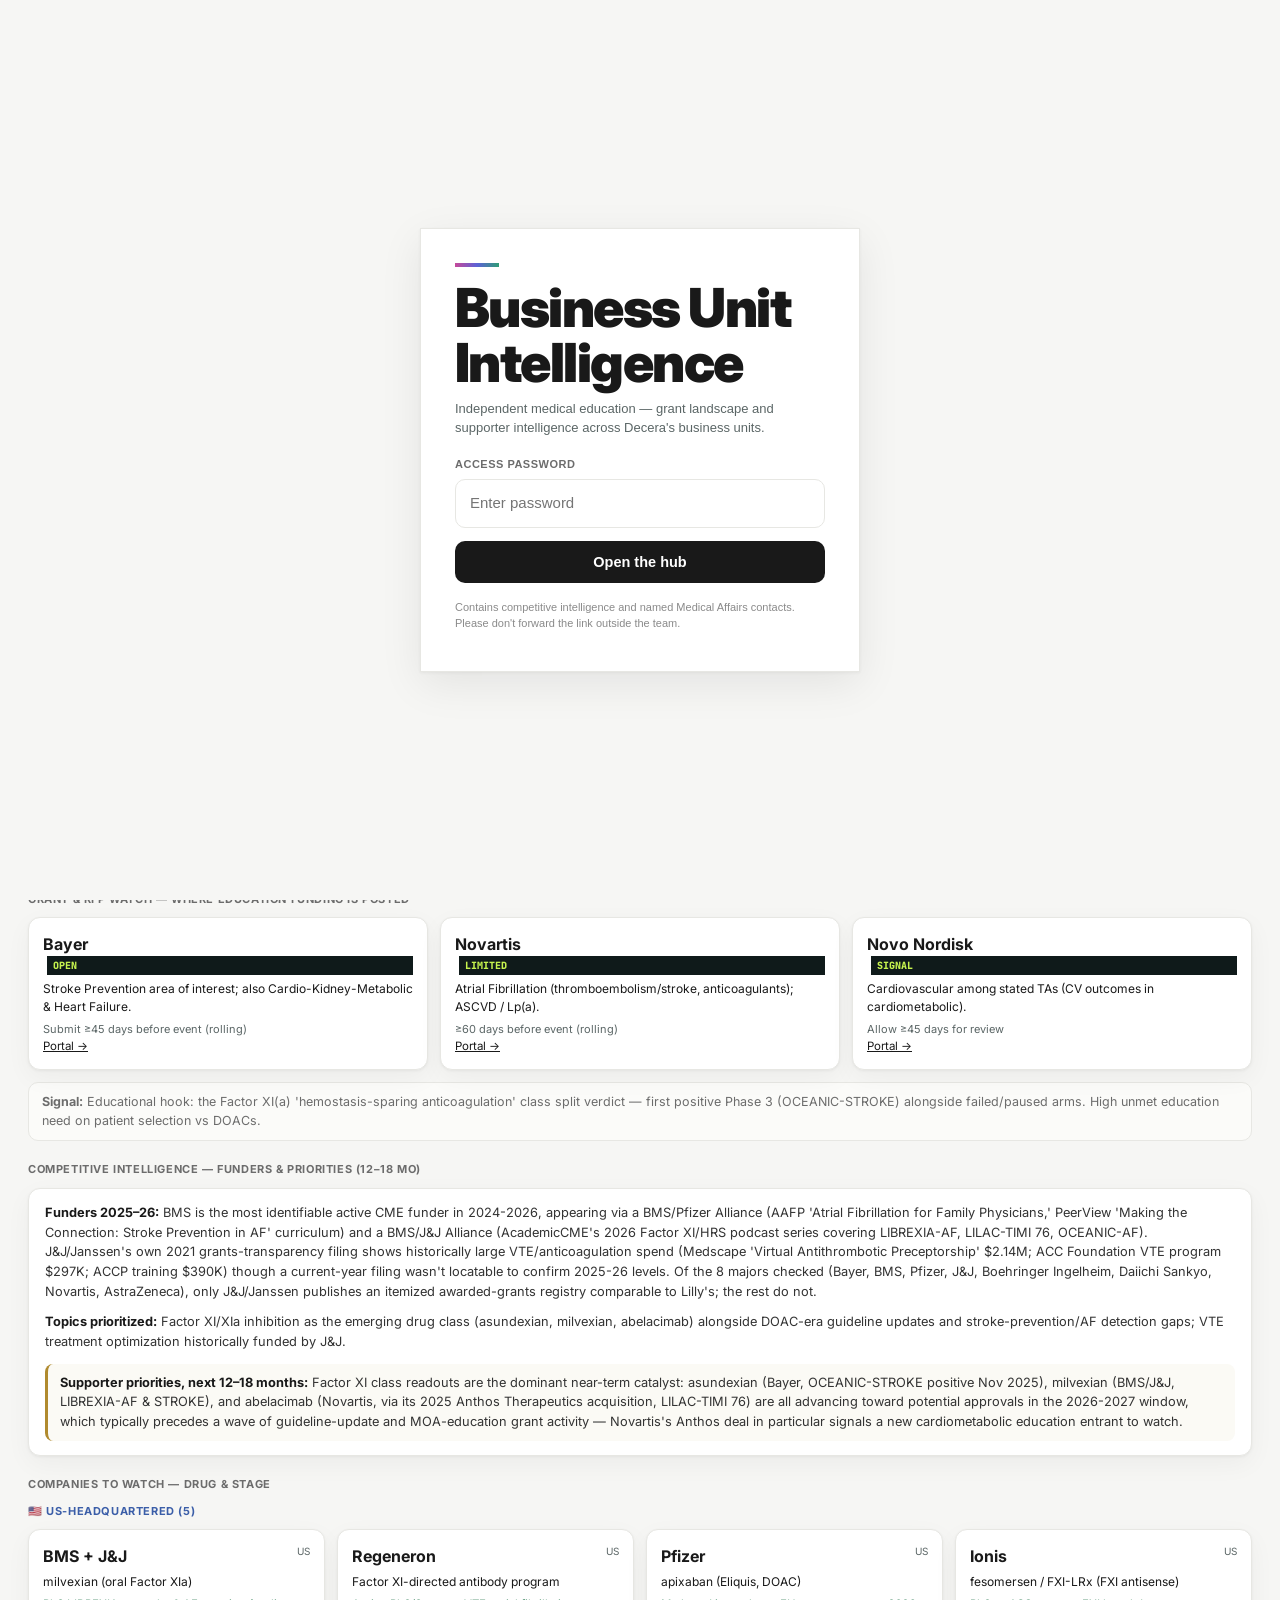
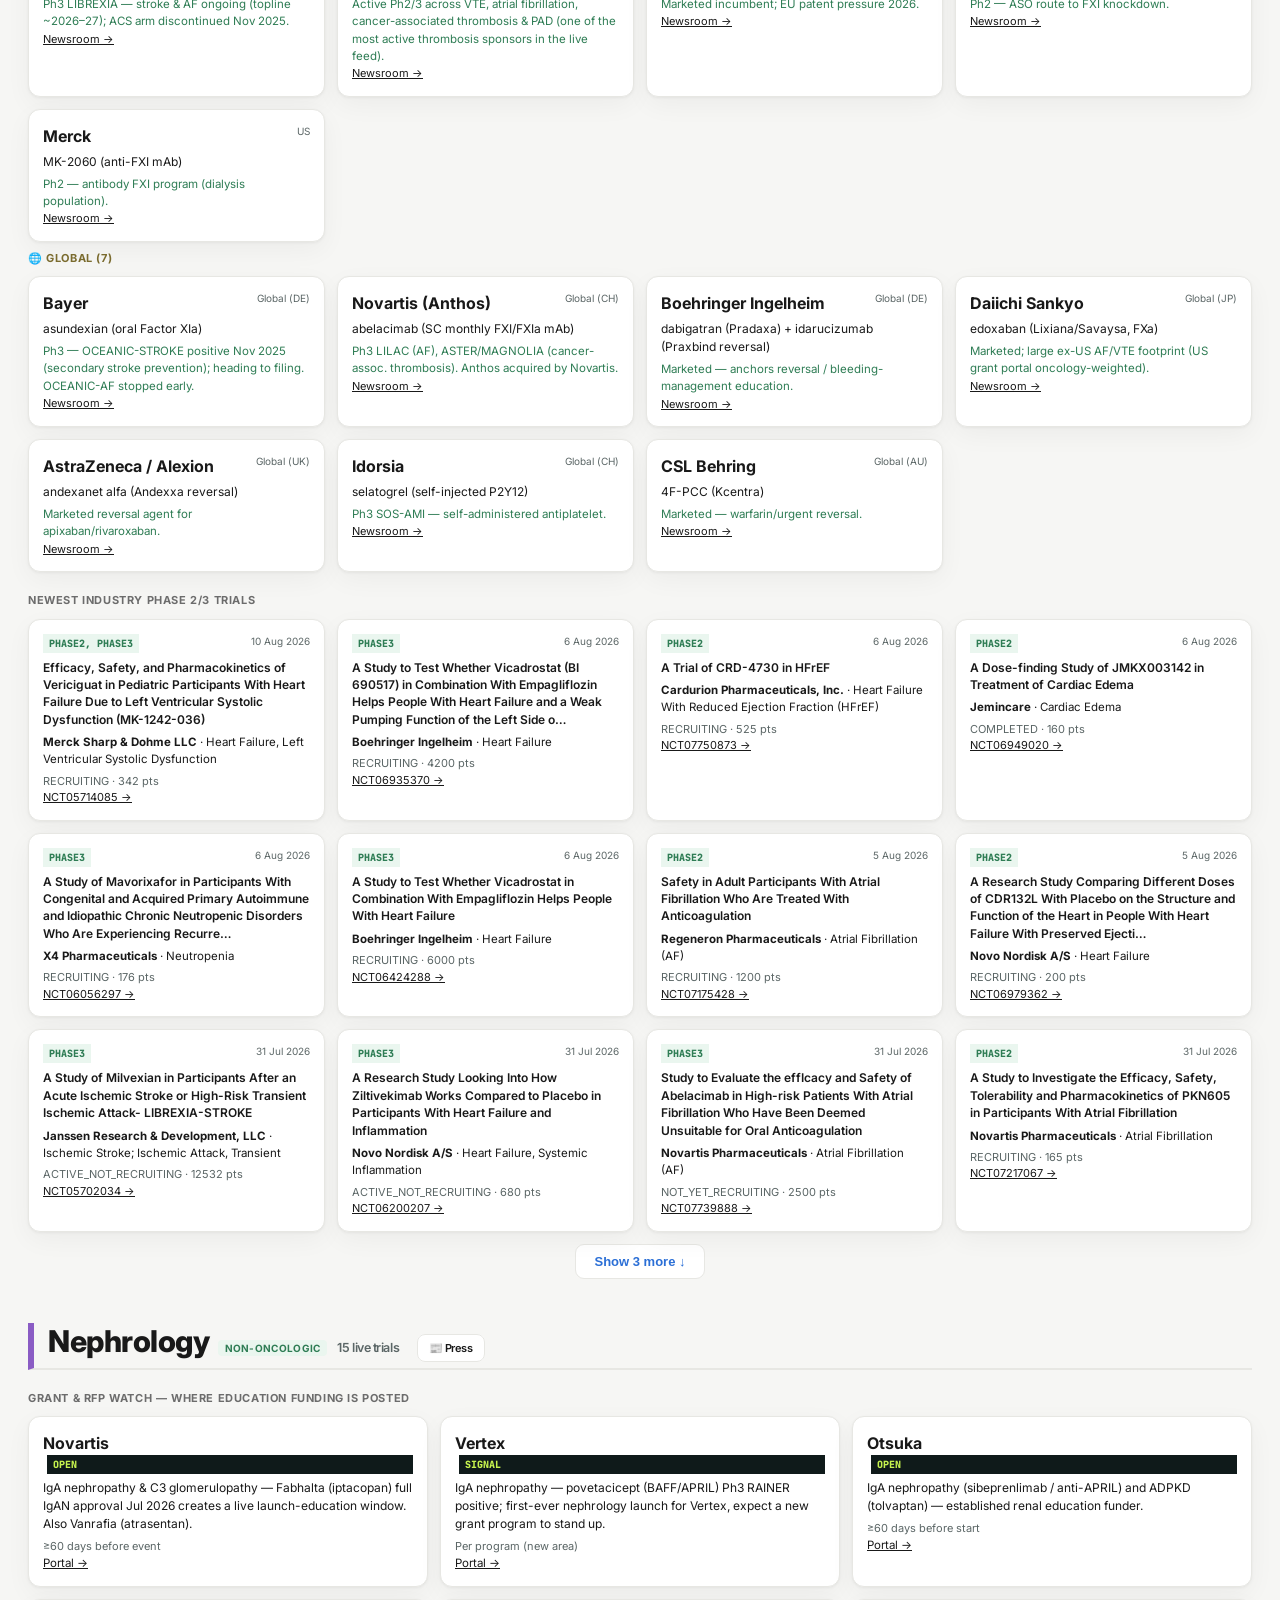
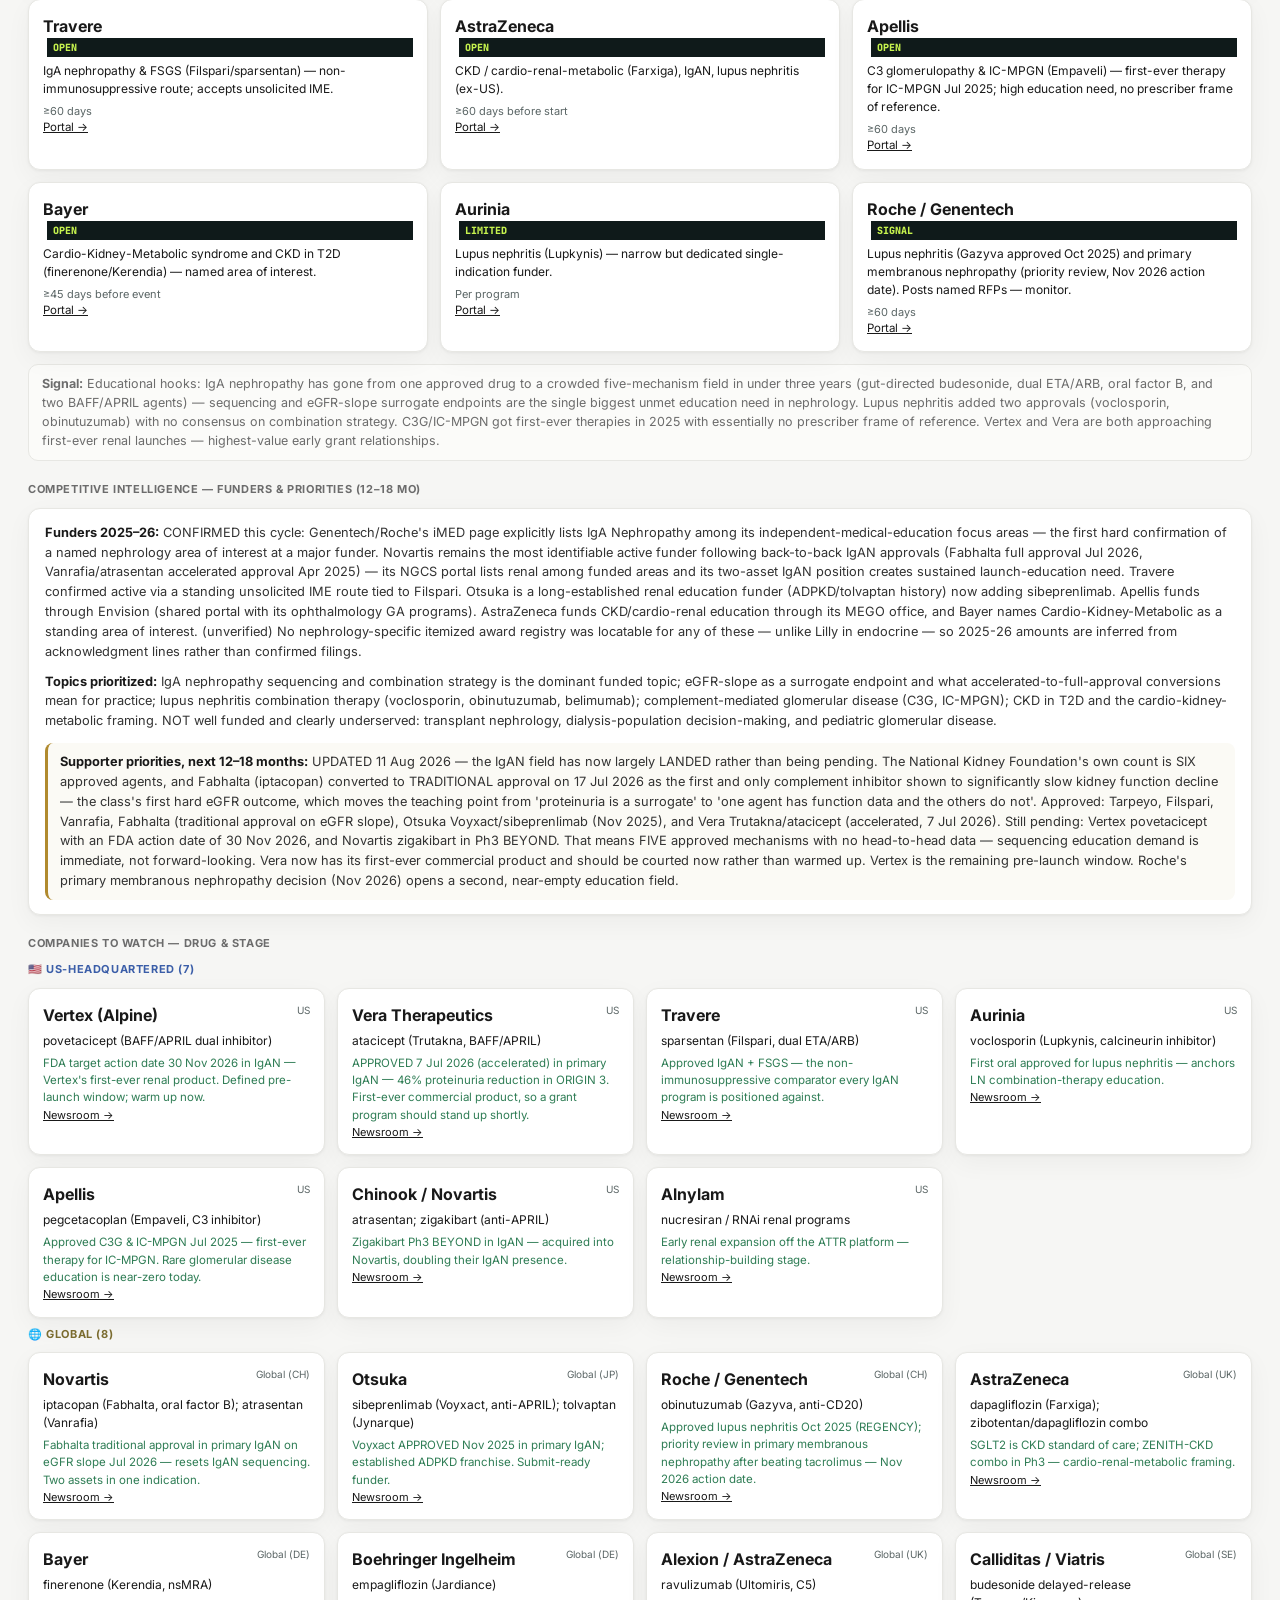
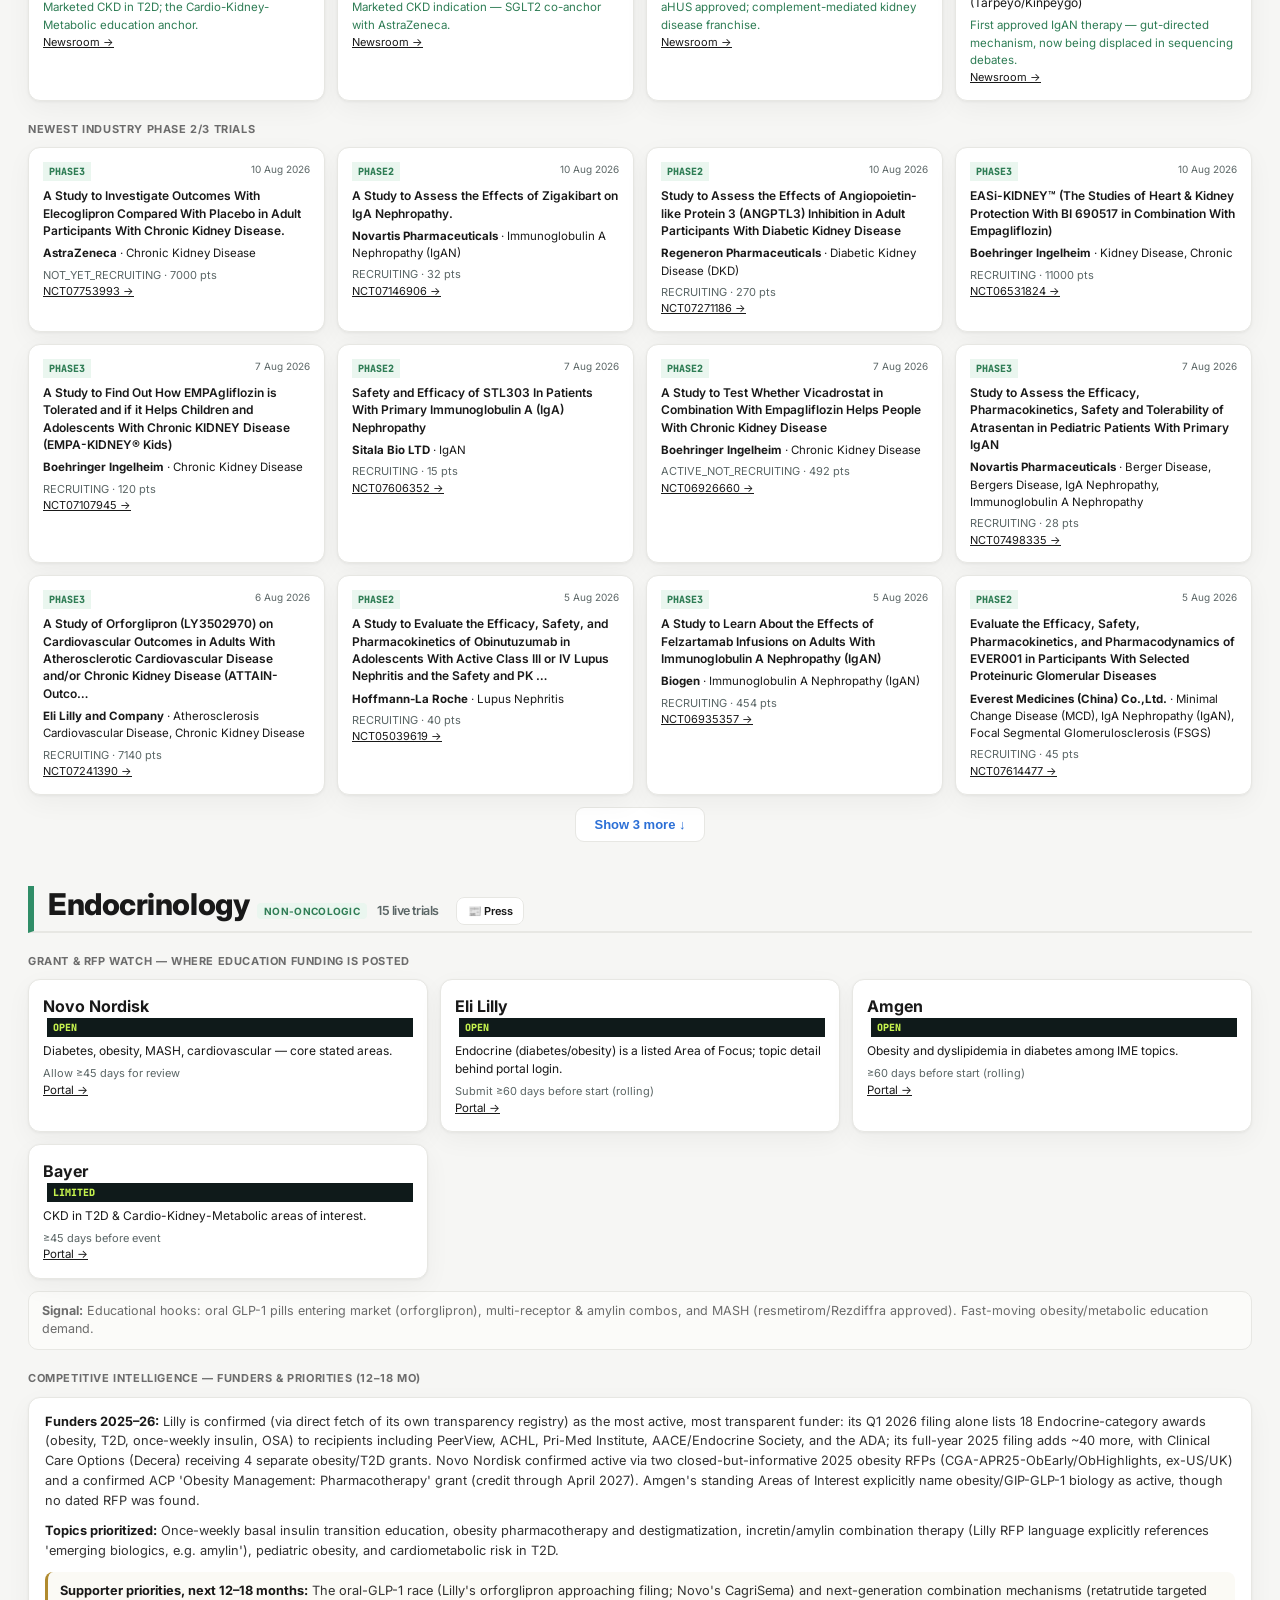
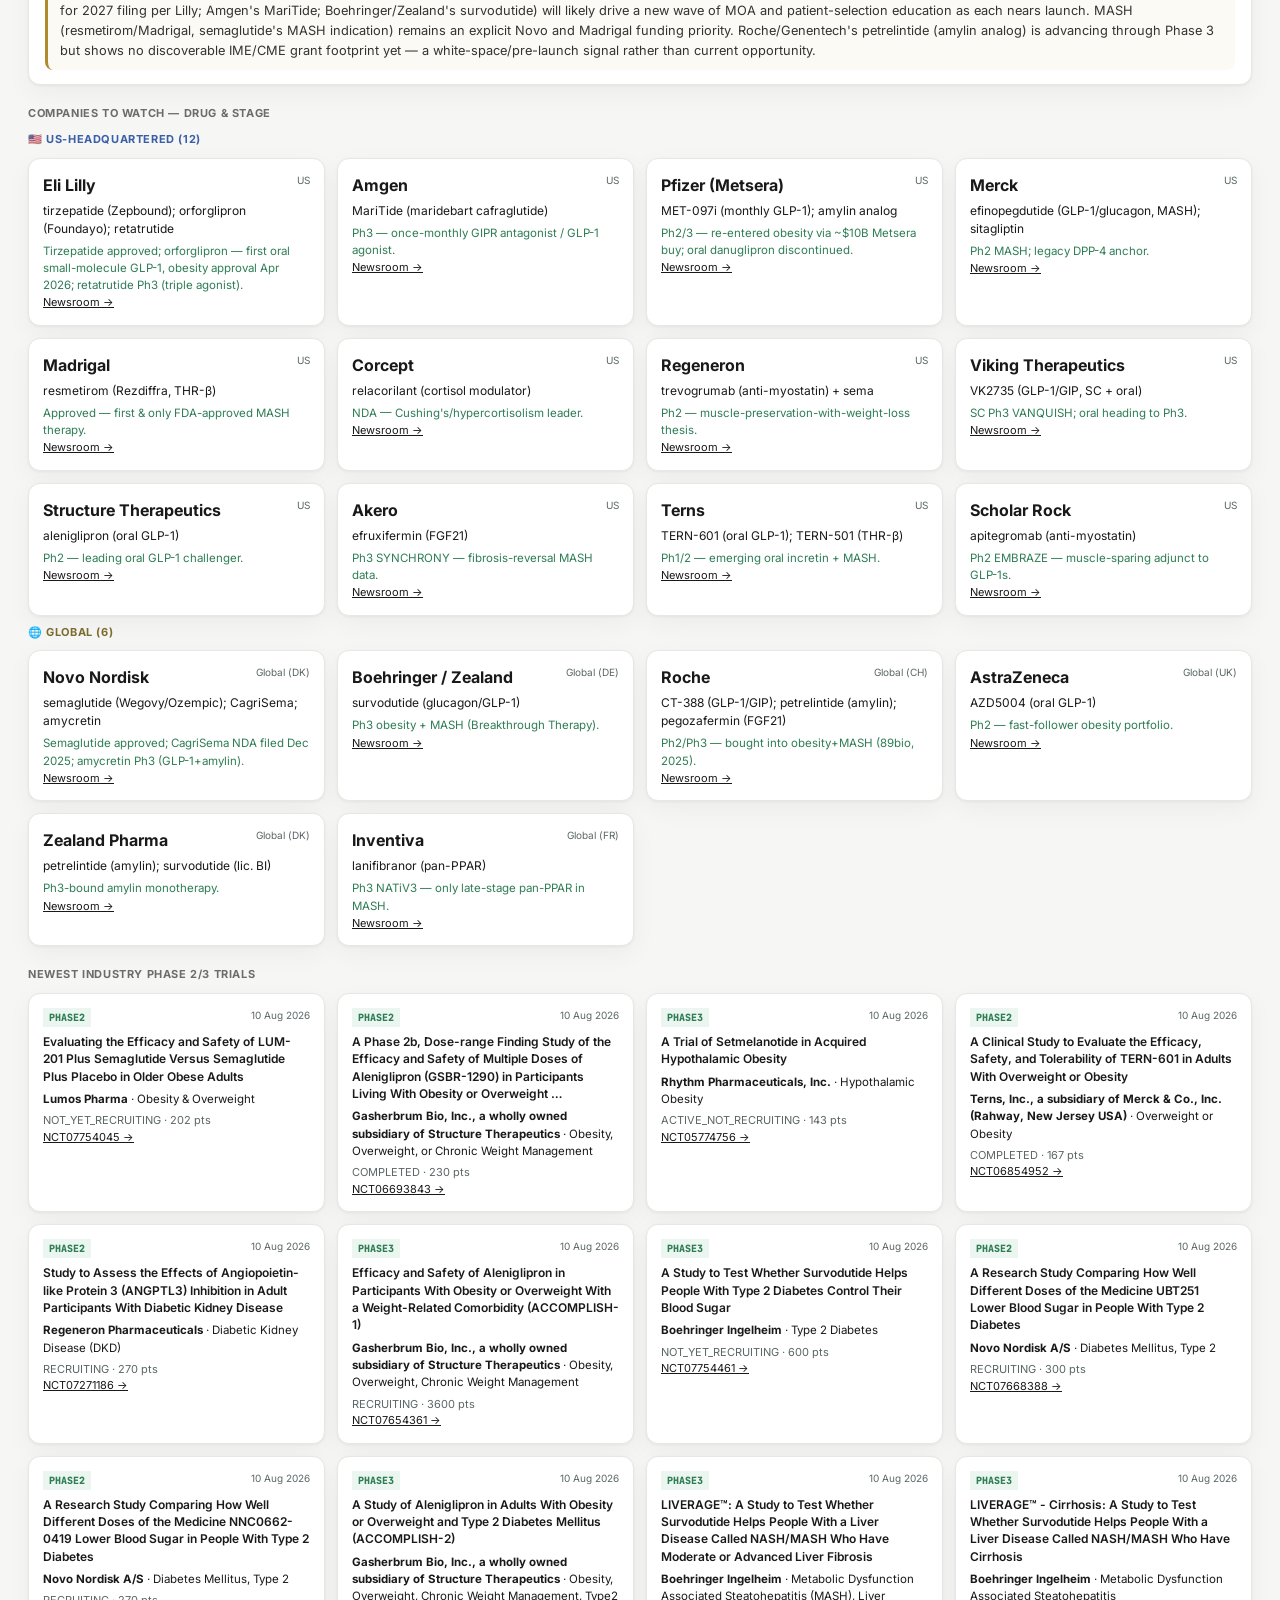
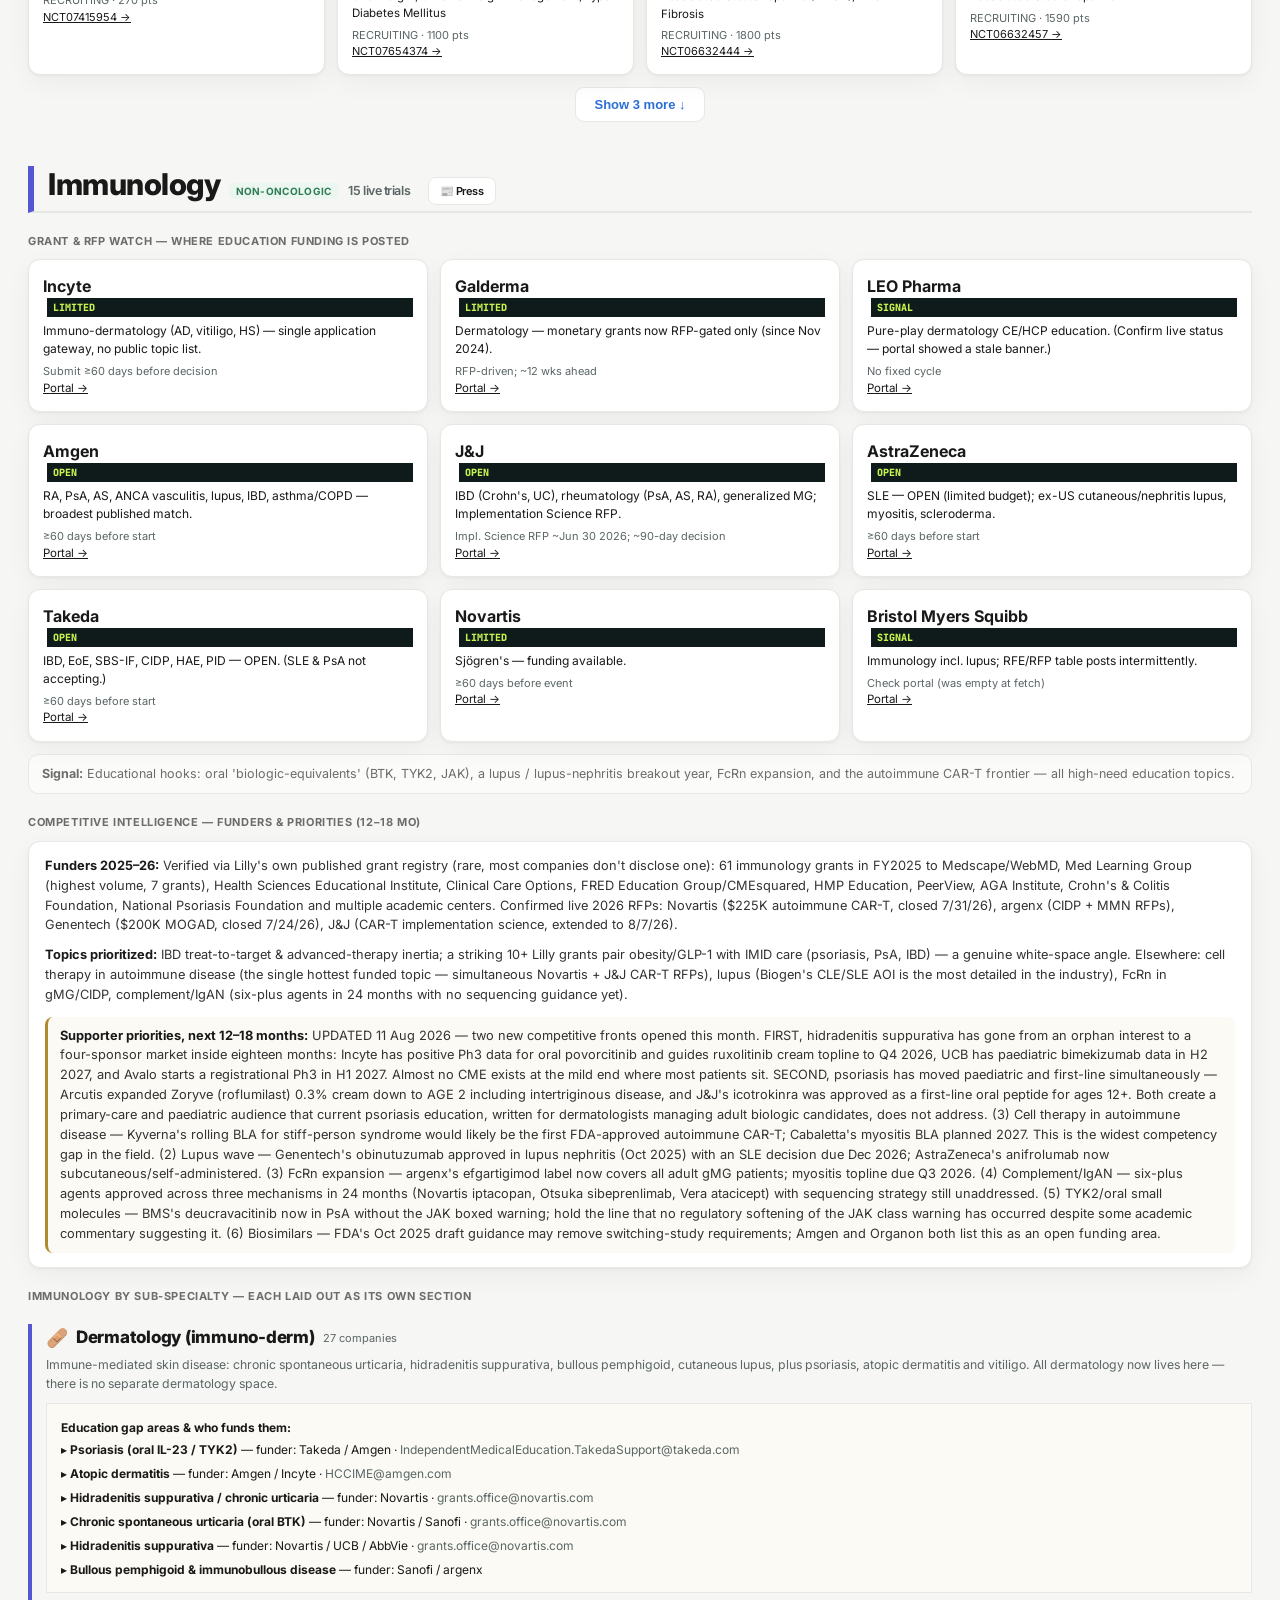
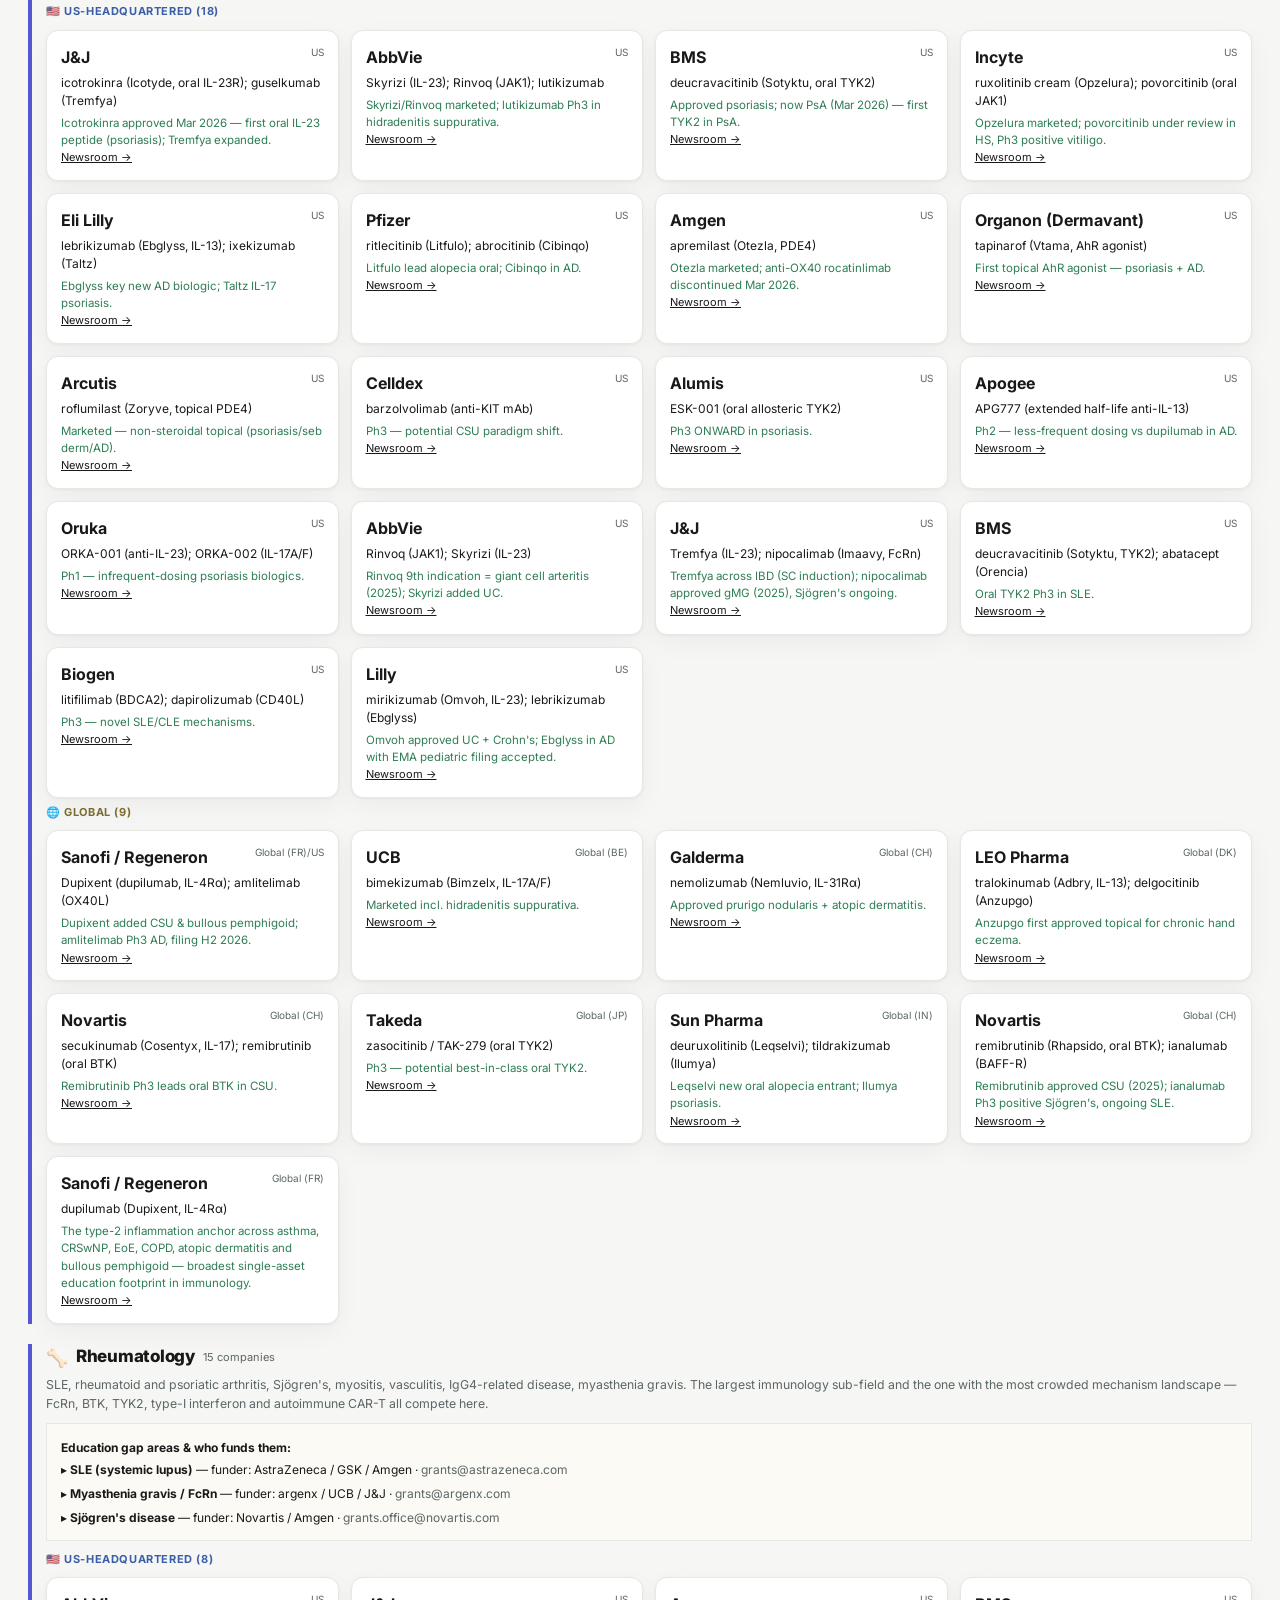
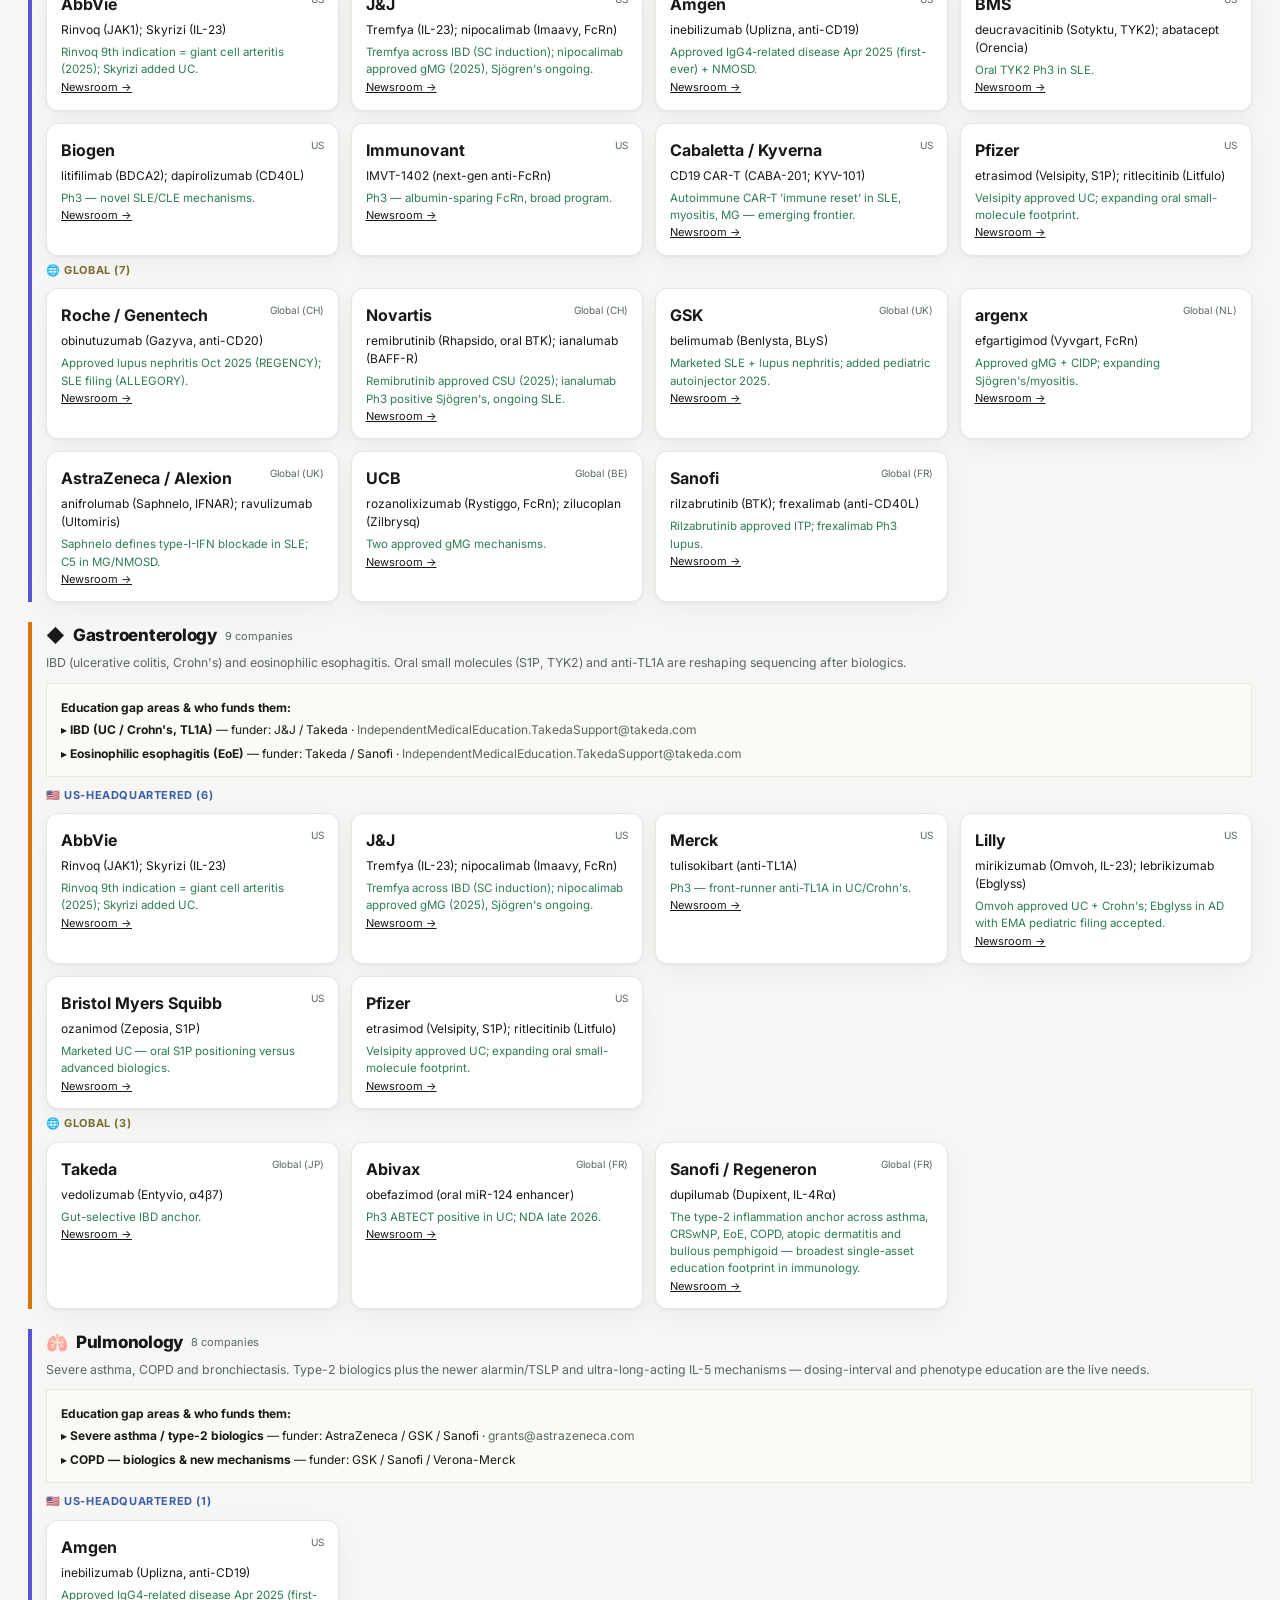
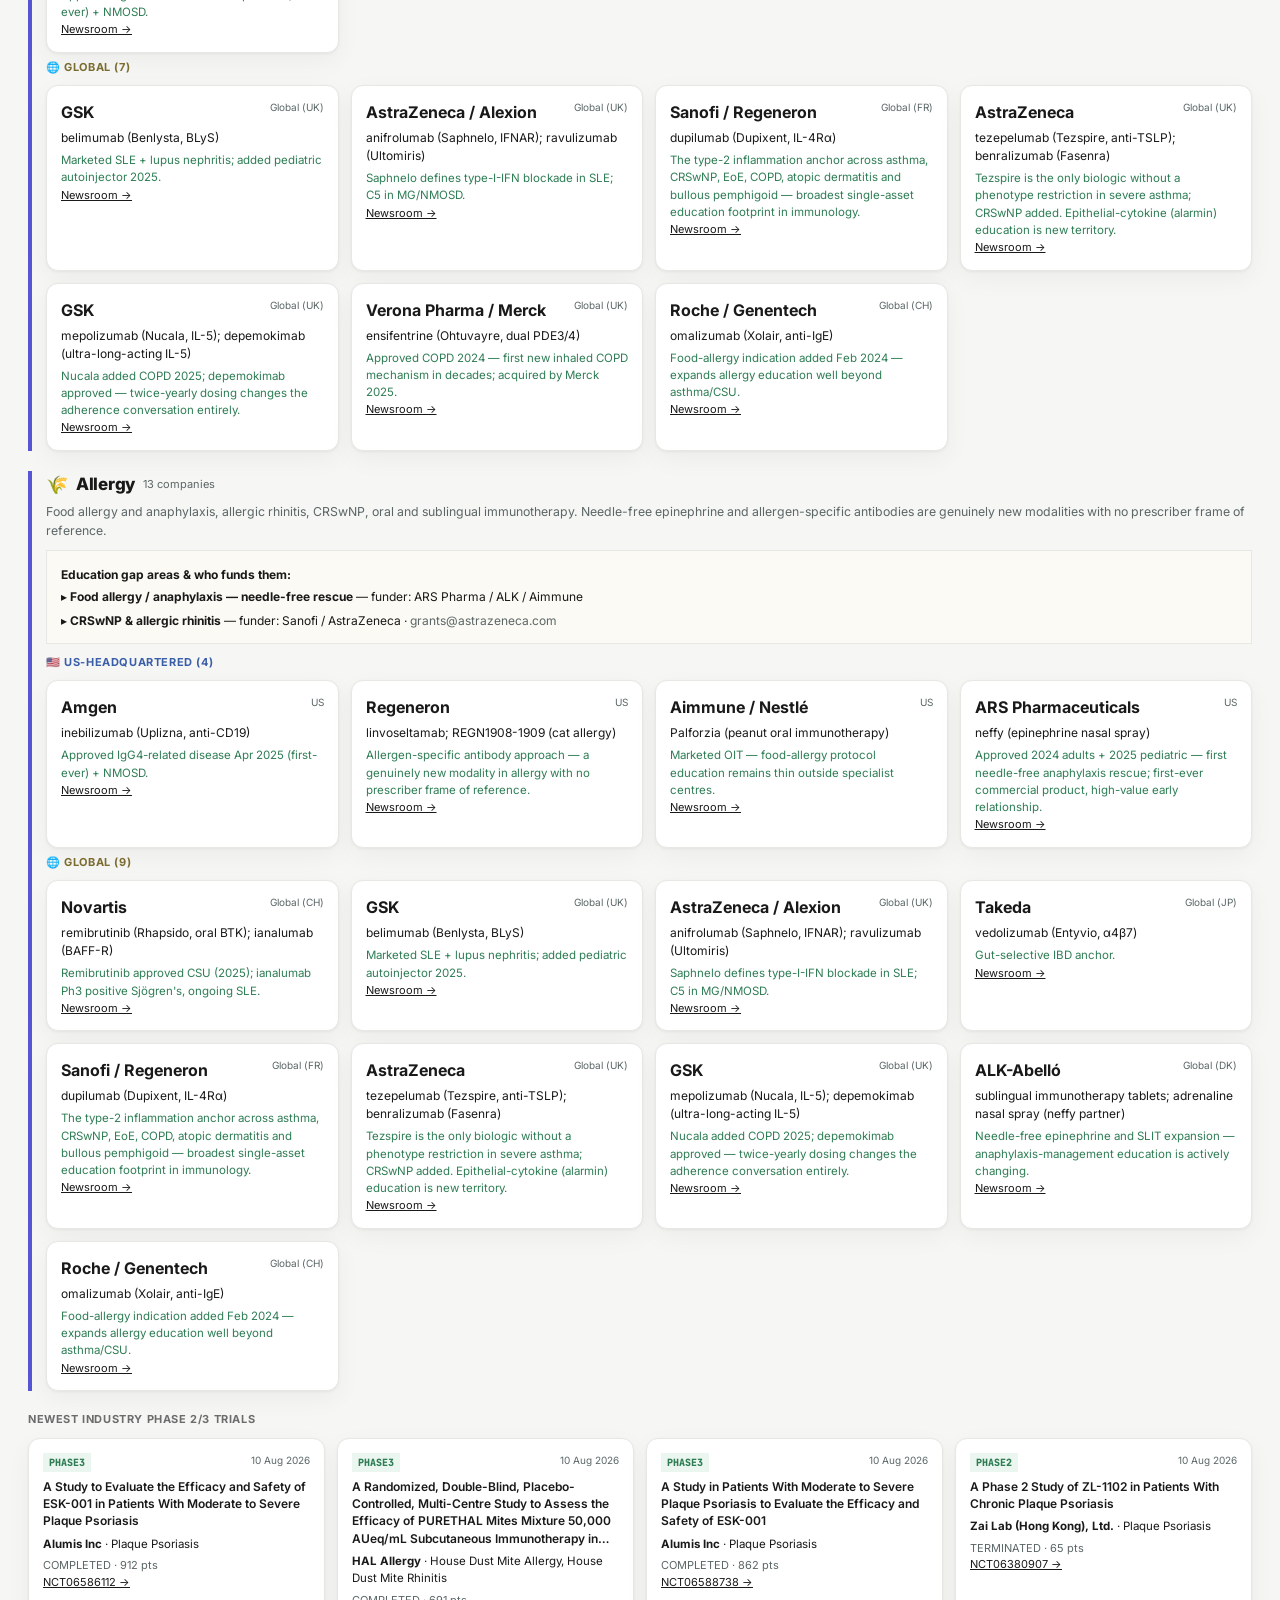
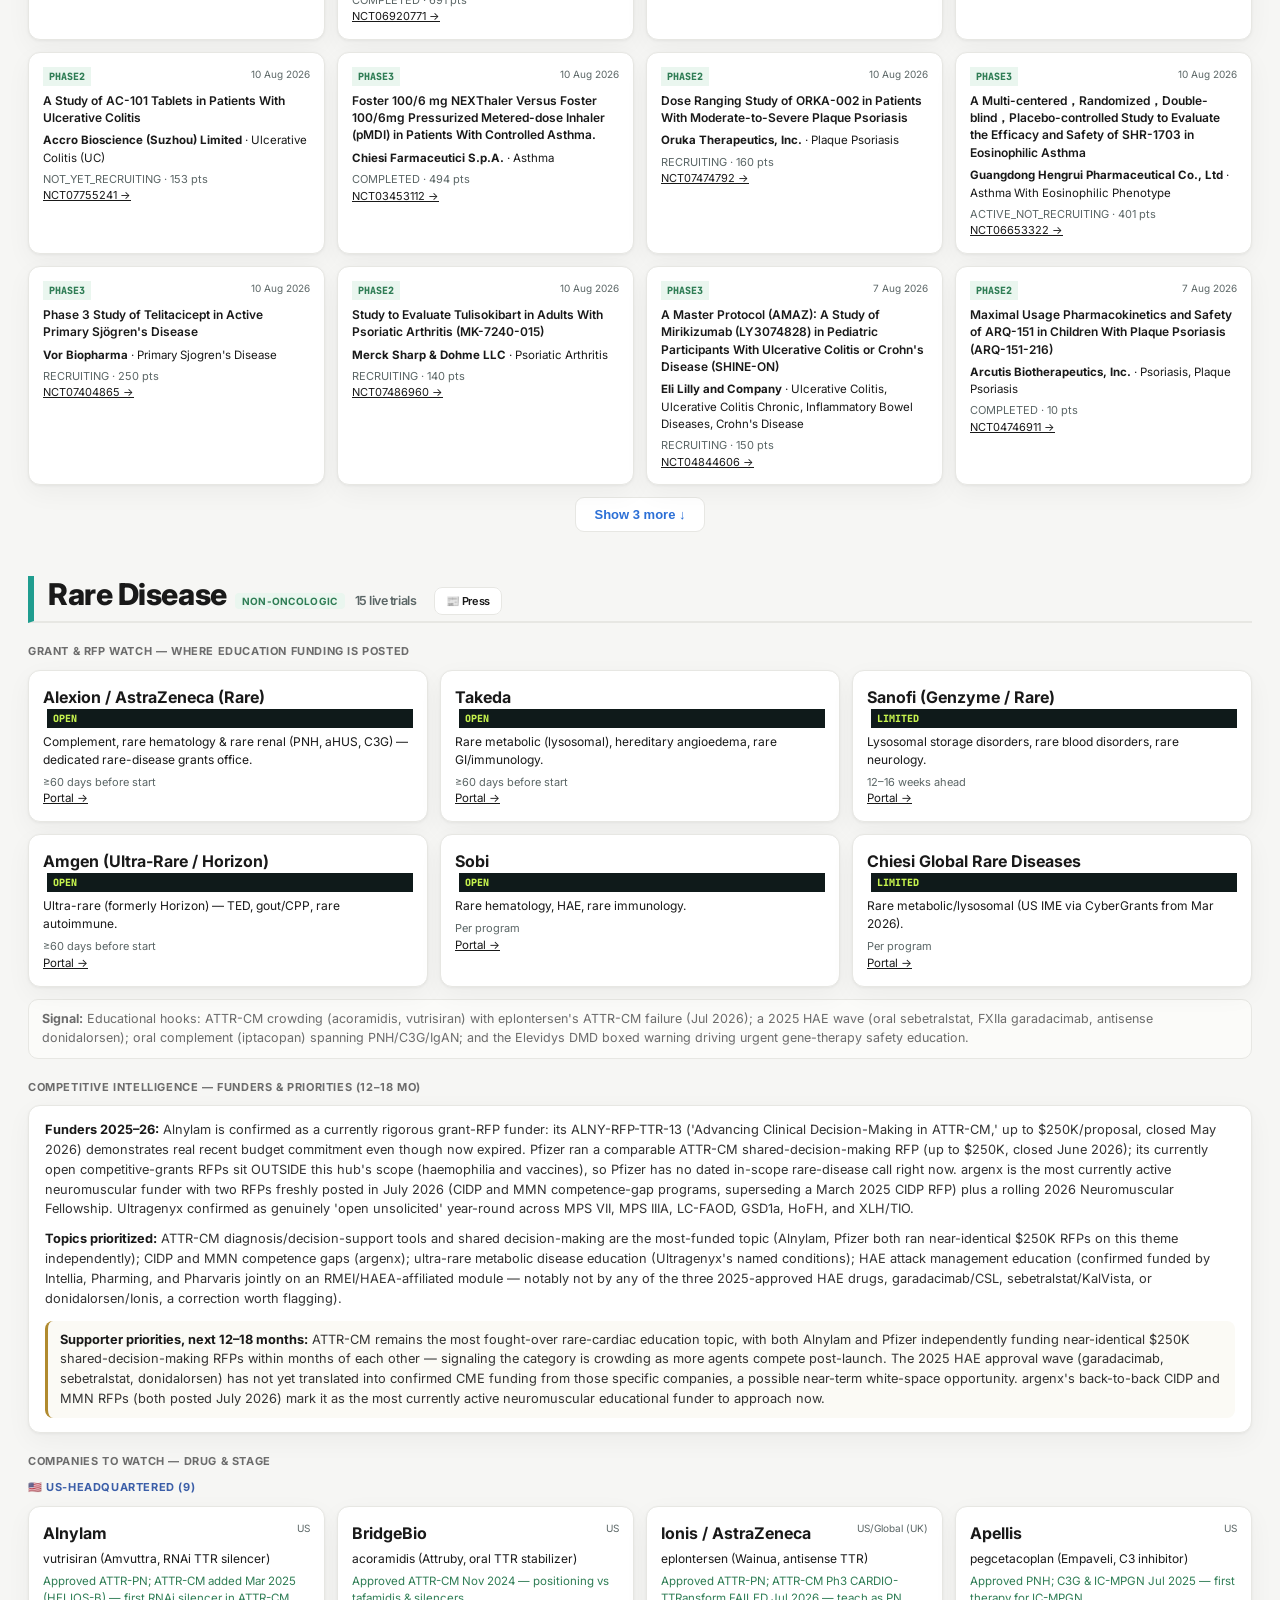
==== commit 3891c8d4: "Add files via upload" ====
--- a/index.html
+++ b/index.html
@@ -5032,7 +5032,7 @@
 };
 
 /* ---------- STATE ---------- */
-let BU = "multi", TA = "all", SUP = [], TRIALS = {}, EXPAND = {}, TRIAL_STATUS = "loading";
+let BU = "multi", TA = "all", SUBTA = "all", SUP = [], TRIALS = {}, EXPAND = {}, TRIAL_STATUS = "loading";
 try{ BU = localStorage.getItem("hub_bu")==="neuro" ? "neuro" : "multi"; }catch(e){}
 
 const supMatch = text => !SUP.length || SUP.some(s=>{
@@ -5570,22 +5570,60 @@
     ? '<div class="note" style="margin:10px 0;border-left:4px solid #a06a12"><b>Live feed unreachable from this network</b> — showing the saved ClinicalTrials.gov snapshot from August 19, 2026 (both business units). Refresh to retry the live feed.</div>'
     : '';
 }
+
+/* Immunology sub-specialty breakout — Dermatology · Rheumatology · Gastroenterology ·
+   Pulmonology · Allergy. Each sub gets its own header, lede, education gap areas with
+   funders, and its companies split US / Global — restored from the original tracker. */
+function renderSubGaps(subKey){
+  const gaps=(typeof GAPAREAS!=="undefined"?GAPAREAS:[]).filter(g=>g.space==="immunology"&&g.sub===subKey);
+  if(!gaps.length) return "";
+  return `<div style="border:1px solid var(--line);background:#fbfaf4;padding:10px 14px;margin:10px 0"><b style="font-size:12px">Education gap areas &amp; who funds them:</b>${gaps.map(g=>
+    `<div style="font-size:12px;padding:3px 0">▸ <b>${esc(g.area)}</b> — funder: ${esc(g.funder)}${g.contact&&g.contact!=="Portal form"?` · <span style="color:#5b6666">${esc(g.contact)}</span>`:""}</div>`).join("")}</div>`;
+}
+function renderImmunoSubs(cos){
+  let html=`<div class="blocklabel" style="margin-top:20px">Immunology by sub-specialty — each laid out as its own section</div>`;
+  (typeof IMMUNO_SUBS!=="undefined"?IMMUNO_SUBS:[]).forEach(sub=>{
+    const subCos=cos.filter(c=>c.sub&&c.sub.split(",").includes(sub.key));
+    const gapsHtml=renderSubGaps(sub.key);
+    if(!subCos.length&&!gapsHtml) return;
+    const us=subCos.filter(c=>c.region&&String(c.region).startsWith("US")), gl=subCos.filter(c=>!c.region||!String(c.region).startsWith("US"));
+    html+=`<div style="border-left:4px solid ${sub.key==="gastro"?(SPACECOLOR.gastroenterology||"#1f9d8f"):"var(--immuno)"};padding-left:14px;margin:20px 0">
+      <div style="display:flex;align-items:center;gap:8px"><span style="font-size:18px">${sub.icon||"🔹"}</span>
+        <h3 style="margin:0;font-size:17px">${esc(sub.label)}</h3>
+        <span style="font-size:11px;color:#5b6666">${subCos.length} compan${subCos.length===1?"y":"ies"}</span></div>
+      <div style="font-size:12.3px;color:#5b6666;margin:4px 0 8px;line-height:1.55">${esc(sub.lede||"")}</div>
+      ${gapsHtml}
+      ${us.length?`<div class="blocklabel" style="margin-top:6px;font-size:11px;color:#3b5ea8">🇺🇸 US-headquartered (${us.length})</div><div class="cogrid">${us.map(companyCard).join("")}</div>`:""}
+      ${gl.length?`<div class="blocklabel" style="margin-top:6px;font-size:11px;color:#7a6b2e">🌐 Global (${gl.length})</div><div class="cogrid">${gl.map(companyCard).join("")}</div>`:""}
+    </div>`;
+  });
+  return html;
+}
+
 function renderSpaces(){
   const host=$("#taContent"); if(!host) return;
   const keys=BUS[BU].spaces.filter(k=>TA==="all"||k===TA);
   host.innerHTML=keys.map(k=>{
     const cur=CURATED[k]||{}, all=TRIALS[k]||[];
-    const grants=(cur.grants||[]).filter(g=>supMatch(g.co));
-    const cos=(cur.companies||[]).filter(c=>supMatch(c.name));
+    const isGastro=(k==="immunology"&&BU==="multi"&&SUBTA==="gastro");
+    const GI_KW=/(ulcerative colitis|crohn|inflammatory bowel|IBD|eosinophilic esophagitis|EoE|short bowel|SBS|IBS-C|IBS-D|primary biliary|PBC|primary sclerosing|MASH|MASLD|NASH|gastro|esophag|colonic|colitis|proctitis|celiac)/i;
+    const GASTRO_FUNDERS=["Takeda","J&J","Johnson","Sanofi","Regeneron","Bristol Myers","BMS","Merck","AbbVie","Pfizer","Lilly"];
+    let grants=(cur.grants||[]).filter(g=>supMatch(g.co));
+    if(isGastro) grants=grants.filter(g=>GASTRO_FUNDERS.some(f=>g.co.toLowerCase().includes(f.toLowerCase())));
+    let cos=(cur.companies||[]).filter(c=>supMatch(c.name));
+    if(isGastro) cos=cos.filter(c=>(c.sub||"").split(",").includes("gastro"));
     const usCos=cos.filter(c=>c.region&&String(c.region).startsWith("US")), glCos=cos.filter(c=>!c.region||!String(c.region).startsWith("US"));
-    const trials=all.filter(t=>supMatch(t.sponsor));
+    let trials=all.filter(t=>supMatch(t.sponsor));
+    if(isGastro) trials=trials.filter(t=>GI_KW.test((t.title||"")+" "+(t.cond||"")));
     const lim=EXPAND[k]?trials.length:12;
     const ci=BU==="multi"?CINTEL[k]:null;
     const badge=BU==="neuro"
       ?`<span style="font-size:10px;font-weight:700;color:#4a3a8a;background:#efeaf8;padding:2px 7px;border-radius:4px;margin-left:8px;letter-spacing:.3px">NEUROSCIENCE</span>`
       :`<span style="font-size:10px;font-weight:700;color:#2f7d55;background:#eaf6ef;padding:2px 7px;border-radius:4px;margin-left:8px;letter-spacing:.3px">NON-ONCOLOGIC</span>`;
+    const displayLabel=isGastro?"Gastroenterology":taLabel(k);
+    const displayColor=isGastro?(SPACECOLOR.gastroenterology||"#1f9d8f"):taColor(k);
     return `<div class="section" id="sec-${k}" style="margin-top:34px">
-      <h2 class="sechead" style="border-left-color:${taColor(k)}">${esc(taLabel(k))}${badge}<span style="font-size:12.5px;font-weight:600;color:#5b6666;margin-left:10px">${TRIAL_STATUS==="loading"?"loading trials…":trials.length+" live trials"}</span>
+      <h2 class="sechead" style="border-left-color:${displayColor}">${esc(displayLabel)}${badge}<span style="font-size:12.5px;font-weight:600;color:#5b6666;margin-left:10px">${TRIAL_STATUS==="loading"?"loading trials…":trials.length+" live trials"}</span>
         <a class="slink" style="font-size:11px;margin-left:12px" target="_blank" rel="noopener" href="https://news.google.com/search?q=${encodeURIComponent(taLabel(k)+' (FDA OR approval OR "phase 3")')}&hl=en-US">📰 Press</a></h2>
       ${grants.length?`<div class="blocklabel">Grant &amp; RFP watch — where education funding is posted</div><div class="grantgrid">${grants.map(grantCard).join("")}</div>`:""}
       ${cur.signals&&!SUP.length?`<div class="note" style="margin:12px 0"><b>Signal:</b> ${esc(cur.signals)}</div>`:""}
@@ -5593,9 +5631,10 @@
         <div class="cibox"><div class="cirow"><b>Funders 2025–26:</b> ${esc(ci.funders2526)}</div>
         <div class="cirow"><b>Topics prioritized:</b> ${esc(ci.topics)}</div>
         <div class="cirow cipriority"><b>Supporter priorities, next 12–18 months:</b> ${esc(ci.priorities)}</div></div>`:""}
-      ${cos.length?`<div class="blocklabel">Companies to watch — drug &amp; stage</div>
+      ${(k==="immunology"&&BU==="multi"&&!isGastro)?renderImmunoSubs(cos):cos.length?`<div class="blocklabel">Companies to watch — drug &amp; stage</div>
         ${usCos.length?`<div class="blocklabel" style="margin-top:8px;font-size:11px;color:#3b5ea8">🇺🇸 US-headquartered (${usCos.length})</div><div class="cogrid">${usCos.map(companyCard).join("")}</div>`:""}
         ${glCos.length?`<div class="blocklabel" style="margin-top:8px;font-size:11px;color:#7a6b2e">🌐 Global (${glCos.length})</div><div class="cogrid">${glCos.map(companyCard).join("")}</div>`:""}`:""}
+      ${isGastro?renderSubGaps("gastro"):""}
       <div class="blocklabel">Newest industry Phase 2/3 trials${SUP.length?" · "+esc(SUP.join(", ")):""}</div>
       ${trials.length?`<div class="cogrid">${trials.slice(0,lim).map(trialCard).join("")}</div>
         ${trials.length>12&&!EXPAND[k]?`<button class="showmore" data-more="${k}">Show ${trials.length-12} more ↓</button>`:""}`
@@ -5619,15 +5658,23 @@
   $("#spacesPill").textContent=BUS[BU].spaces.length+" spaces";
   // TA tabs
   $("#taTabs").innerHTML=`<button class="tab ${TA==="all"?"active":""}" data-k="all">All ${BUS[BU].label==="MULTI"?"":"Neuroscience"}</button>`+
-    BUS[BU].spaces.map(k=>`<button class="tab ${TA===k?"active":""}" data-k="${k}"><span class="dot" style="background:${taColor(k)}"></span>${esc(taLabel(k))}</button>`).join("");
-  $$("#taTabs .tab").forEach(t=>t.addEventListener("click",()=>{TA=t.dataset.k;renderChrome();renderSpaces();}));
+    BUS[BU].spaces.map(k=>{
+      let btn=`<button class="tab ${TA===k&&(k!=="immunology"||SUBTA!=="gastro")?"active":""}" data-k="${k}"><span class="dot" style="background:${taColor(k)}"></span>${esc(taLabel(k))}</button>`;
+      // Gastroenterology is a first-class MULTI tab backed by the immunology space + gastro sub-filter,
+      // exactly as in the original tracker.
+      if(k==="immunology"&&BU==="multi") btn+=`<button class="tab ${TA==="immunology"&&SUBTA==="gastro"?"active":""}" data-k="immunology" data-sub="gastro"><span class="dot" style="background:${SPACECOLOR.gastroenterology||"#1f9d8f"}"></span>Gastroenterology</button>`;
+      return btn;}).join("");
+  $$("#taTabs .tab").forEach(t=>t.addEventListener("click",()=>{TA=t.dataset.k;SUBTA=t.dataset.sub||"all";renderChrome();renderSpaces();}));
   // Filter bar
   const supSel=$("#supSel");
   const list=supportersFor(BU);
   supSel.innerHTML=list.map(s=>`<option value="${esc(s)}" ${SUP.includes(s)?"selected":""}>${esc(s)}</option>`).join("");
-  $("#taSel").innerHTML=`<option value="all">All therapeutic areas</option>`+BUS[BU].spaces.map(k=>`<option value="${k}" ${TA===k?"selected":""}>${esc(taLabel(k))}</option>`).join("");
-  $("#taSel").value=TA;
-  $("#supClear").hidden = !SUP.length && TA==="all" && !$("#supSearch").value;
+  $("#taSel").innerHTML=`<option value="all">All therapeutic areas</option>`+BUS[BU].spaces.map(k=>{
+    let o=`<option value="${k}">${esc(taLabel(k))}</option>`;
+    if(k==="immunology"&&BU==="multi") o+=`<option value="immunology:gastro">Gastroenterology</option>`;
+    return o;}).join("");
+  $("#taSel").value=(TA==="immunology"&&SUBTA==="gastro")?"immunology:gastro":TA;
+  $("#supClear").hidden = !SUP.length && TA==="all" && SUBTA==="all" && !$("#supSearch").value;
   paintPill();
 }
 function renderHub(){
@@ -5641,7 +5688,7 @@
   paintFeedNote(); renderSpaces();
 }
 function setBU(bu){
-  BU=bu; TA="all"; SUP=[]; $("#supSearch").value="";
+  BU=bu; TA="all"; SUBTA="all"; SUP=[]; $("#supSearch").value="";
   try{localStorage.setItem("hub_bu",bu);}catch(e){}
   renderChrome(); renderHub();
 }
@@ -5768,14 +5815,18 @@
 /* ---------- BOOT ---------- */
 document.addEventListener("DOMContentLoaded",()=>{
   $$(".bu-tab").forEach(b=>b.addEventListener("click",()=>setBU(b.dataset.bu)));
-  $("#taSel").addEventListener("change",()=>{TA=$("#taSel").value;renderChrome();renderSpaces();});
+  $("#taSel").addEventListener("change",()=>{
+    const v=$("#taSel").value;
+    if(v==="immunology:gastro"){TA="immunology";SUBTA="gastro";}
+    else {TA=v;SUBTA="all";}
+    renderChrome();renderSpaces();});
   $("#supSel").addEventListener("change",()=>{SUP=Array.from($("#supSel").selectedOptions).map(o=>o.value);applyFilter();});
   $("#supSearch").addEventListener("input",()=>{
     const q=$("#supSearch").value.trim().toLowerCase();
     Array.from($("#supSel").options).forEach(o=>{o.hidden=q&&!o.value.toLowerCase().includes(q)&&!o.selected;});
     $("#supClear").hidden = !SUP.length && TA==="all" && !q;
   });
-  $("#supClear").addEventListener("click",()=>{SUP=[];TA="all";$("#supSearch").value="";applyFilter();});
+  $("#supClear").addEventListener("click",()=>{SUP=[];TA="all";SUBTA="all";$("#supSearch").value="";applyFilter();});
   $("#weekPill").textContent="Week of "+new Date().toLocaleDateString([],{month:"short",day:"numeric"});
   renderChrome(); renderHub(); loadTrials();
 });
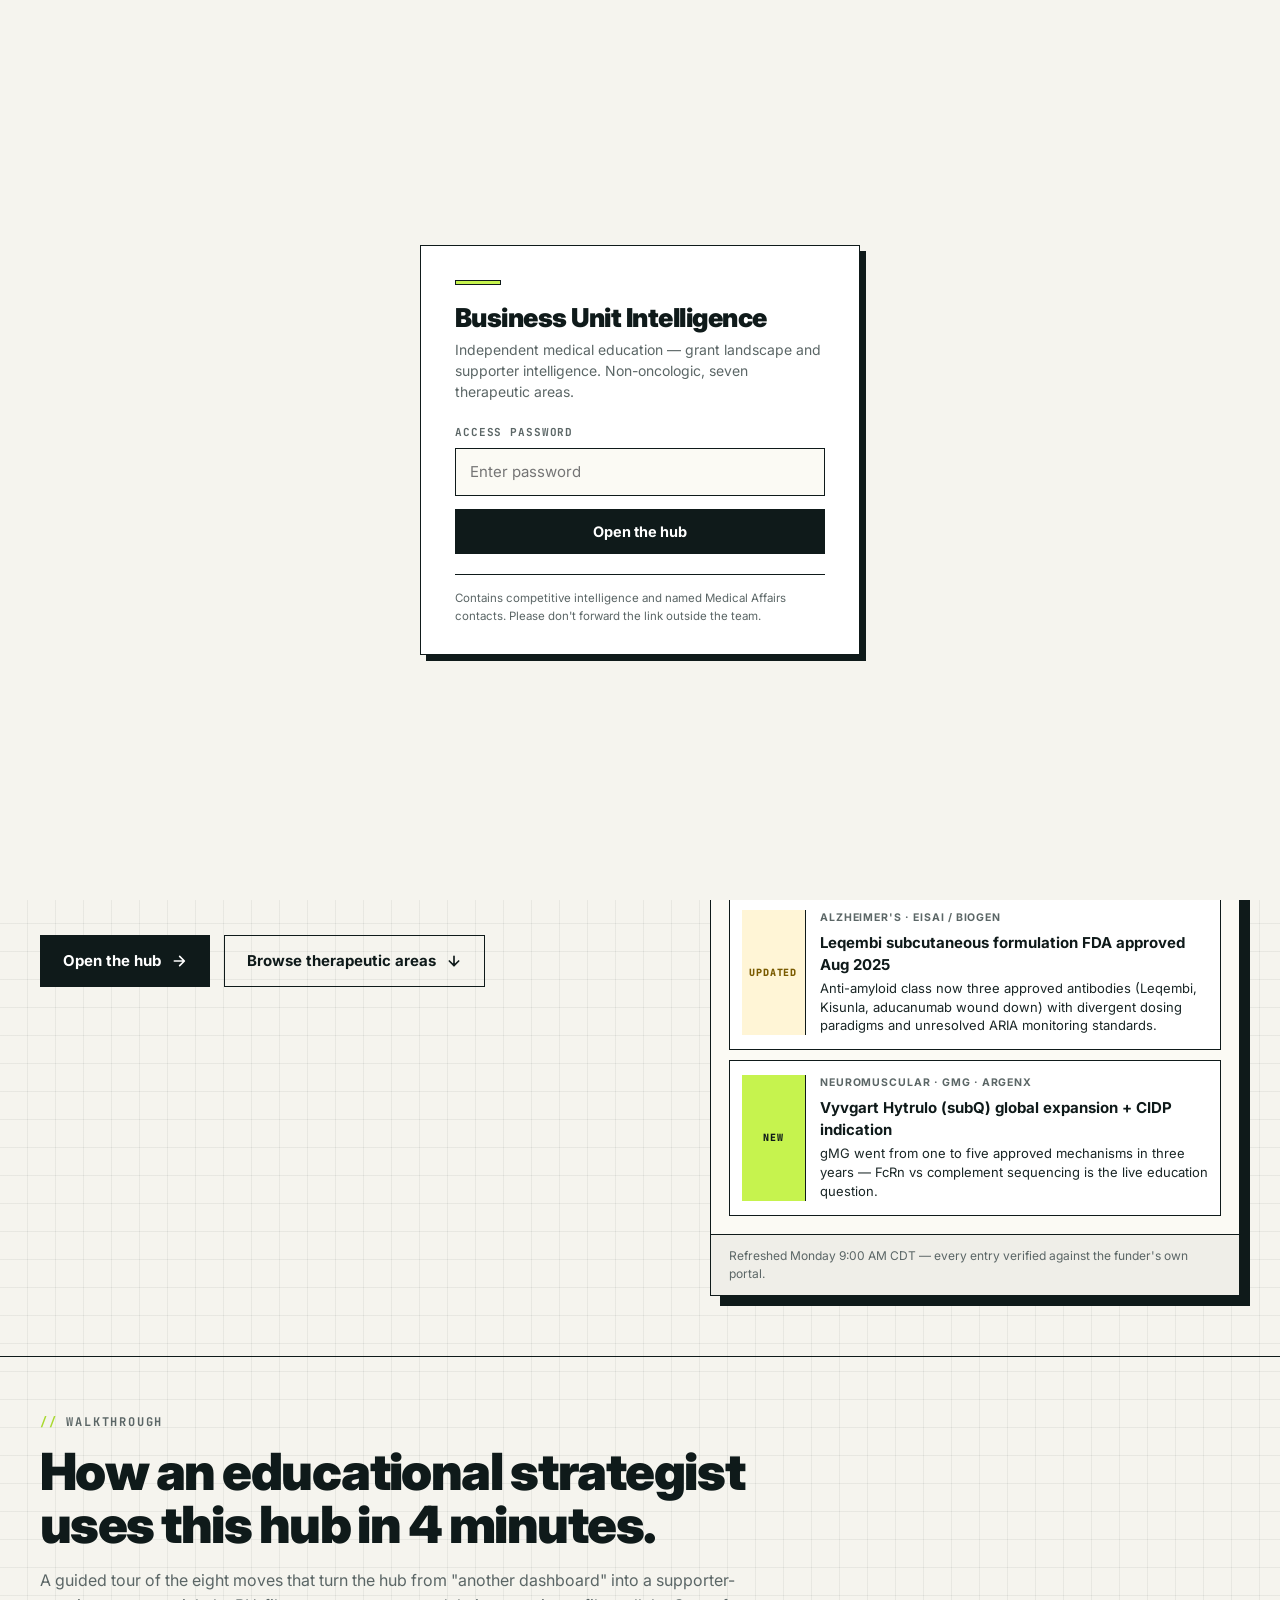
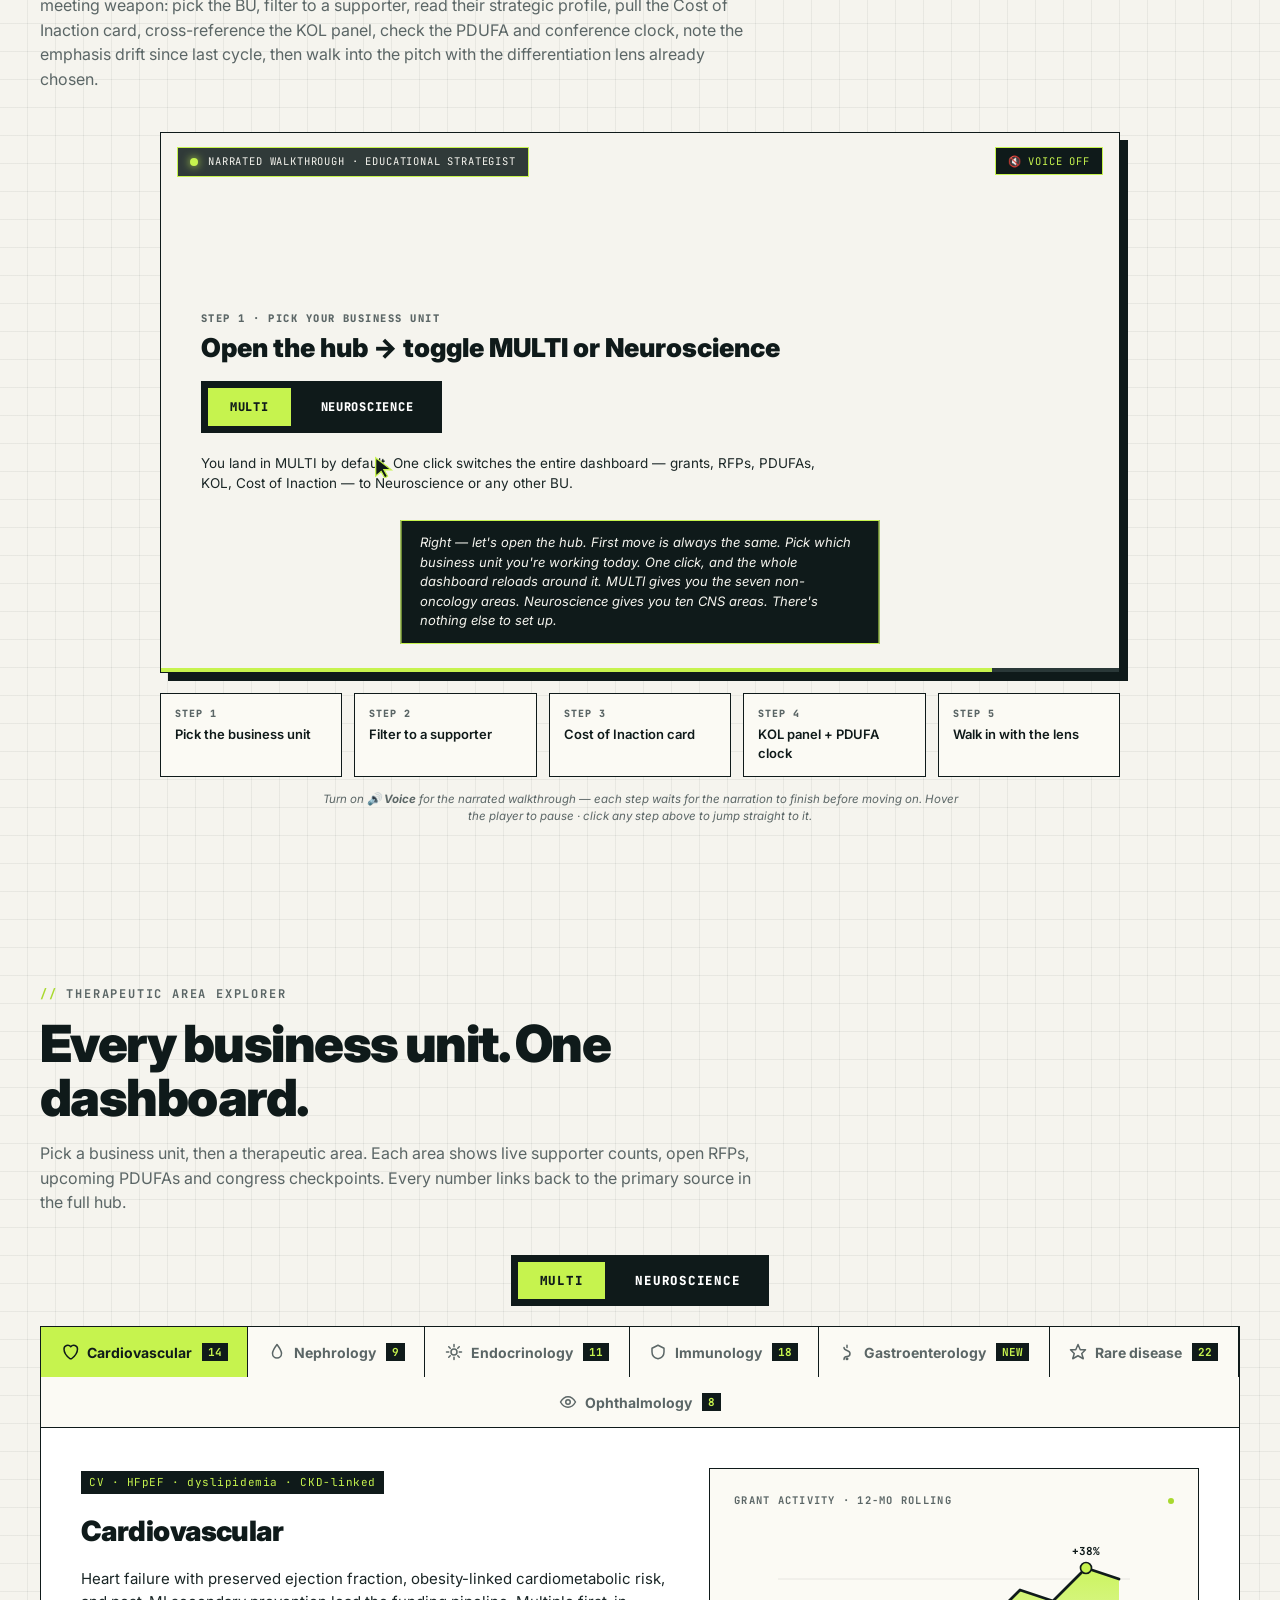
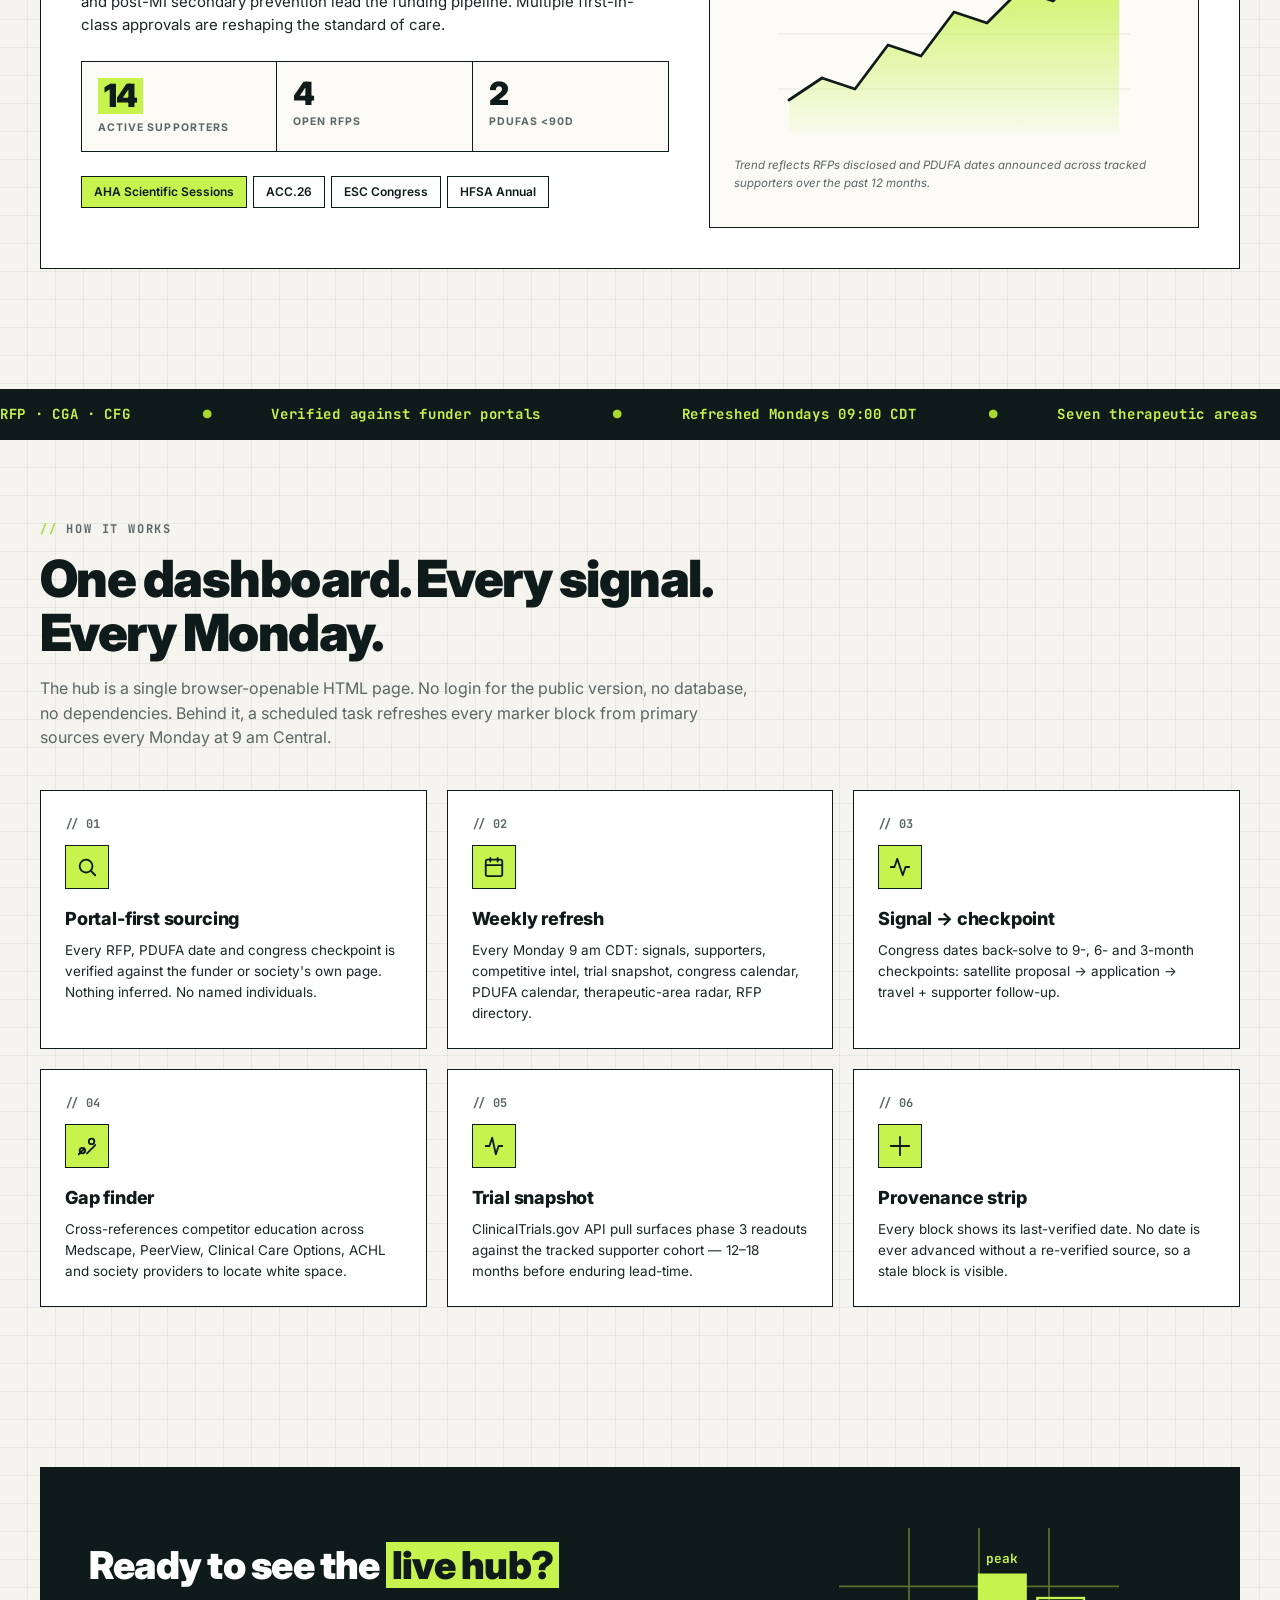
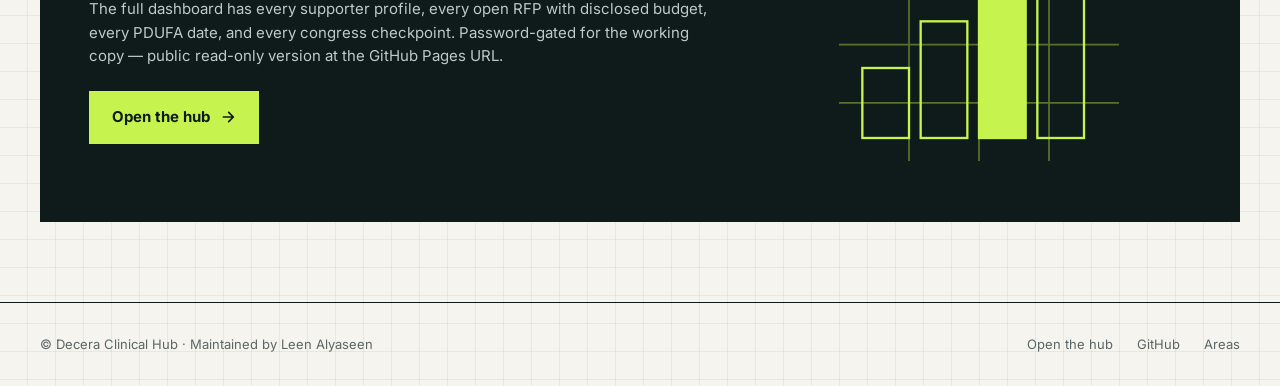
==== commit 2ab7a470: "Add files via upload" ====
--- a/index.html
+++ b/index.html
@@ -1,1112 +1,339 @@
 <!DOCTYPE html>
 <html lang="en">
 <head>
-<meta charset="utf-8">
-<meta name="viewport" content="width=device-width, initial-scale=1">
-<title>Decera Clinical Hub — MULTI · Neuroscience</title>
-<link rel="preconnect" href="https://fonts.googleapis.com"><link rel="preconnect" href="https://fonts.gstatic.com" crossorigin>
-<link href="https://fonts.googleapis.com/css2?family=Inter:wght@400;600;700;800;900&family=JetBrains+Mono:wght@400;700;800&display=swap" rel="stylesheet">
-<style>
-
-  :root{ color-scheme: light;
-    --bg:#f6f6f4; --card:#fff; --ink:#191919; --muted:#6c6c6c; --line:#e7e7e3;
-    --cardio:#d84a3f; --endo:#2f8d67; --derm:#bd7a2e; --immuno:#5656d4; --gastro:#d97706; --rare:#1f9d8f; --nephro:#8a5cc4; --oph:#2f7fb0;
-    --open:#2f7d55; --limited:#a06a12; --signal:#4a4ac0;
-    --shadow:0 1px 3px rgba(0,0,0,.05),0 8px 26px rgba(0,0,0,.045);
-  }
-  *{box-sizing:border-box}
-  body{margin:0;font-family:-apple-system,BlinkMacSystemFont,"Segoe UI",Helvetica,Arial,sans-serif;background:var(--bg);color:var(--ink);line-height:1.5}
-  a{color:inherit}
-  .wrap{max-width:1220px;margin:0 auto;padding:30px 22px 70px}
-  header.top{display:flex;flex-wrap:wrap;align-items:flex-end;justify-content:space-between;gap:16px}
-  h1{font-family:Georgia,serif;font-size:31px;line-height:1.12;margin:0;letter-spacing:-.4px}
-  .sub{color:var(--muted);font-size:14.5px;max-width:720px;margin:9px 0 0}
-  .meta{display:flex;gap:9px;flex-wrap:wrap}
-  .pill{background:var(--card);border:1px solid var(--line);border-radius:999px;padding:7px 13px;font-size:12.5px;color:var(--muted);box-shadow:var(--shadow)}
-  .pill b{color:var(--ink)}
-  .controls{display:flex;flex-wrap:wrap;gap:8px;align-items:center;margin:20px 0 8px}
-  .tab{border:1px solid var(--line);background:var(--card);border-radius:999px;padding:8px 15px;font-size:13.5px;font-weight:600;cursor:pointer;color:var(--muted);display:inline-flex;align-items:center;gap:7px;transition:.15s}
-  .tab .dot{width:9px;height:9px;border-radius:50%}
-  .tab.active{color:#fff;border-color:transparent}
-  .tab[data-k=all].active{background:#191919}
-  .tab[data-k=cardiovascular].active{background:var(--cardio)}
-  .tab[data-k=nephrology].active{background:var(--nephro)}
-  .tab[data-k=endocrinology].active{background:var(--endo)}
-  .tab[data-k=dermatology].active{background:var(--derm)}
-  .tab[data-k=immunology].active{background:var(--immuno)}
-  .tab[data-k=gastroenterology].active{background:var(--gastro)}
-  .tab[data-k=raredisease].active{background:var(--rare)}
-  .tab[data-k=ophthalmology].active{background:var(--oph)}
-  /* Immunology sub-specialty tabs — a second tab row, always visible,
-     styled to match the main therapeutic-area tabs. */
-  .subtabs{display:none;flex-wrap:wrap;gap:8px;align-items:center;margin:2px 0 6px;padding:9px 12px;
-           background:#f7f7fc;border:1px solid #e4e4f2;border-left:4px solid var(--immuno);border-radius:11px}
-  .subtabs.show{display:flex}
-  .subtabs-lab{font-size:10.5px;font-weight:700;letter-spacing:.5px;text-transform:uppercase;color:var(--immuno);margin-right:2px}
-  .subtab{border:1px solid var(--line);background:var(--card);border-radius:999px;padding:8px 15px;font-size:13.5px;font-weight:600;cursor:pointer;color:var(--muted);transition:.15s;box-shadow:var(--shadow)}
-  .subtab.on{background:var(--immuno);color:#fff;border-color:var(--immuno)}
-  .subtab:hover:not(.on){border-color:#bbb;color:var(--ink)}
-  @media print{ .subtabs{display:none!important} }
-  .supbar{display:flex;flex-wrap:wrap;align-items:center;gap:9px;margin:8px 0 2px;padding:9px 12px;background:var(--card);border:1px solid var(--line);border-radius:11px;box-shadow:var(--shadow)}
-  .supbar label{font-size:11.5px;font-weight:700;letter-spacing:.4px;text-transform:uppercase;color:var(--muted)}
-  .supbar select{font:inherit;font-size:13px;font-weight:600;padding:6px 10px;border:1px solid var(--line);border-radius:8px;background:#fff;color:var(--ink);min-width:230px;cursor:pointer}
-  .supbar select:focus{outline:2px solid #5656d4;outline-offset:1px}
-  .supclear{border:1px solid #e2c9c9;background:#fdf4f4;color:#a33;border-radius:8px;padding:6px 11px;font-size:12px;font-weight:700;cursor:pointer}
-  .supdiv{width:1px;height:24px;background:var(--line);margin:0 3px}
-  /* FDA decision calendar */
-  .pd{display:flex;gap:14px;background:var(--card);border:1px solid var(--line);border-radius:12px;padding:13px 15px;margin-bottom:9px;box-shadow:var(--shadow);border-left:4px solid var(--line)}
-  .pd.lead-tight{border-left-color:#c0392b;background:#fffcfb}
-  .pd.lead-now{border-left-color:#b08a2e;background:#fffdf7}
-  .pd.lead-early{border-left-color:#2f7d55}
-  .pd.lead-past{opacity:.55}
-  .pd-when{flex:0 0 128px;border-right:1px solid var(--line);padding-right:13px}
-  .pd-date{font-size:13.5px;font-weight:700;line-height:1.3}
-  .pd-prec{font-size:10px;color:var(--muted);margin-top:2px;font-style:italic}
-  /* ---------- supporter emphasis & drift ---------- */
-  .em-strip{font-size:11.5px;color:var(--muted);padding:9px 12px;background:#f7f8f9;border:1px solid var(--line);border-radius:7px;margin-bottom:14px}
-  .em-grid{display:grid;grid-template-columns:repeat(auto-fill,minmax(340px,1fr));gap:12px}
-  .em-card{background:#fff;border:1px solid var(--line);border-radius:8px;padding:14px 16px}
-  .em-head{display:flex;flex-wrap:wrap;align-items:baseline;justify-content:space-between;gap:8px;margin-bottom:9px}
-  .em-head h4{font-size:14.5px;margin:0;font-weight:700}
-  .em-spaces{display:flex;flex-wrap:wrap;gap:4px}
-  .em-sp,.em-gap-sp{font-size:9px;font-weight:700;letter-spacing:.4px;text-transform:uppercase;color:#fff;border-radius:4px;padding:2px 6px;white-space:nowrap}
-  .em-lab{font-size:9.5px;font-weight:700;letter-spacing:.6px;text-transform:uppercase;color:var(--muted);margin:11px 0 6px}
-  .em-lab-gap{color:#8d1b32}
-  .em-topics{display:flex;flex-wrap:wrap;gap:5px}
-  .em-t{font-size:11px;background:#f2f3f5;color:var(--ink);border-radius:4px;padding:3px 8px;line-height:1.4}
-  .em-new{background:#e2f7ee;color:#0a6b4a;font-weight:600}
-  .em-gone{background:#fdeaee;color:#8d1b32;text-decoration:line-through}
-  .em-new-lab{color:#0a6b4a;font-weight:700}
-  .em-gone-lab{color:#8d1b32;font-weight:700}
-  .em-srcnote{font-size:10.5px;color:var(--muted);line-height:1.55;margin-top:7px;font-style:italic}
-  .em-drift{font-size:11px;color:var(--muted);line-height:1.55;margin-top:9px;padding-top:8px;border-top:1px dashed var(--line)}
-  .em-base{color:#8a6a2a;background:#fff8ec;border-top:0;border-radius:5px;padding:7px 9px}
-  .em-chg{font-size:11px;line-height:1.6;margin-bottom:5px;padding-left:9px;border-left:2px solid #e4c9cf}
-  .em-chg-when{font-weight:700;font-size:10px;letter-spacing:.4px;text-transform:uppercase;color:#8d1b32;margin-right:5px}
-  .em-gap{display:flex;gap:9px;align-items:flex-start;background:#fbfbfc;border-radius:6px;padding:9px 11px;margin-bottom:7px}
-  .em-gap p{font-size:11.5px;line-height:1.6;margin:0 0 6px}
-  .em-gap p:last-child{margin-bottom:0}
-  .em-gap-lab{font-size:9px;font-weight:700;letter-spacing:.5px;text-transform:uppercase;color:var(--muted);margin-bottom:3px}
-  .em-des{color:#0a6b4a;margin-top:7px}
-  .em-portal{margin-top:11px;padding-top:8px;border-top:1px solid var(--line);font-size:11.5px}
-  .em-foot{font-size:11.5px;color:var(--muted);line-height:1.7;margin-top:14px;padding-top:11px;border-top:1px solid var(--line)}
-  .em-foot .em-t{font-size:10px}
-  /* ---------- gap verification links ---------- */
-  .gap-refs{margin-top:6px;display:flex;flex-wrap:wrap;gap:5px;align-items:center}
-  .gap-refs-lab{font-size:9px;font-weight:700;letter-spacing:.6px;text-transform:uppercase;color:var(--muted)}
-  .gap-refs a{font-size:11px;background:#f2f5f9;border:1px solid #e2e8f0;border-radius:4px;padding:2px 7px;text-decoration:none;color:#2b6fd6}
-  .gap-refs a:hover{background:#e8eff8;text-decoration:underline}
-  /* ---------- Cost of inaction · Differentiation (COIF) ---------- */
-  .coif-card{background:#fff;border:1.5px solid #0f1a1a;padding:16px 18px;margin-bottom:12px}
-  .coif-head{display:flex;justify-content:space-between;align-items:baseline;gap:8px;margin-bottom:10px;padding-bottom:8px;border-bottom:1.5px solid #0f1a1a}
-  .coif-head h4{margin:0;font-size:15px;font-weight:800;letter-spacing:-.01em}
-  .coif-block{margin-bottom:10px}
-  .coif-lab{font-family:'JetBrains Mono',monospace;font-size:10.5px;font-weight:800;color:#0f1a1a;text-transform:uppercase;letter-spacing:.08em;margin-bottom:4px}
-  .coif-body{font-size:13px;line-height:1.55;color:#1a2626;margin:0}
-  .coif-bullets{margin:0;padding-left:18px;list-style-type:disc;font-size:13px;line-height:1.55;color:#1a2626}
-  .coif-bullets li{margin-bottom:5px}
-  .coif-bullets li:last-child{margin-bottom:0}
-  .coif-bullets b{color:#0f1a1a}
-  .coif-src{font-size:11px;color:#5b6666;margin-top:8px;padding-top:8px;border-top:1px dashed #0f1a1a}
-  /* ---------- Faculty & KOL Intelligence ---------- */
-  .kolbar{display:flex;flex-wrap:wrap;gap:10px;align-items:center;padding:10px 14px;border:1.5px solid #0f1a1a;background:#fbfaf4;margin-bottom:12px}
-  .kolbar label{font-family:'JetBrains Mono',monospace;font-size:11px;font-weight:800;color:#0f1a1a;text-transform:uppercase;letter-spacing:.06em;display:flex;flex-direction:column;gap:4px}
-  .kolbar select{border:1.5px solid #0f1a1a;padding:6px 10px;font:inherit;font-size:12.5px;background:#fff;color:#0f1a1a;min-width:150px}
-  .koltable{width:100%;border-collapse:collapse;background:#fff;border:1.5px solid #0f1a1a;font-size:12.5px}
-  .koltable th{background:#0f1a1a;color:#c6f34e;text-align:left;padding:9px 12px;font-family:'JetBrains Mono',monospace;font-size:10.5px;letter-spacing:.05em;text-transform:uppercase}
-  .koltable td{padding:9px 12px;border-top:1px solid #d8dcda;vertical-align:top}
-  .koltable tr:hover td{background:#fbfaf4}
-  .koltable a{color:#0f1a1a;text-decoration:underline;text-decoration-color:#c6f34e;text-decoration-thickness:2px}
-  /* ---------- clinical emphasis over time ---------- */
-  .fc-card{background:#fff;border:1px solid var(--line);border-radius:8px;padding:15px 17px;margin-bottom:13px}
-  .fc-head{display:flex;flex-wrap:wrap;align-items:center;gap:9px;margin-bottom:7px}
-  .fc-head h4{font-size:16px;margin:0}
-  .fc-spaces{display:flex;flex-wrap:wrap;gap:4px}
-  .fc-sp{font-size:9px;font-weight:700;letter-spacing:.4px;text-transform:uppercase;color:#fff;border-radius:4px;padding:2px 7px}
-  .fc-stance{font-size:12.5px;line-height:1.6;color:var(--muted);margin:0 0 12px}
-  .fc-lab{font-size:9.5px;font-weight:700;letter-spacing:.7px;text-transform:uppercase;color:var(--muted);display:block;margin-bottom:5px}
-  .fc-rels{border-left:2px solid var(--line);padding-left:13px;margin-bottom:13px}
-  .fc-rel{display:grid;grid-template-columns:112px 1fr;gap:12px;padding:9px 0;border-bottom:1px dashed var(--line)}
-  .fc-rel:last-child{border-bottom:0}
-  .fc-when{font-size:11.5px;font-weight:700;line-height:1.4}
-  .fc-tag{display:block;font-size:8.5px;font-weight:700;letter-spacing:.5px;text-transform:uppercase;color:#1d6b3f;background:#eef6ef;border-radius:3px;padding:1px 5px;margin-top:3px;width:fit-content}
-  .fc-rlab{font-size:13px;font-weight:600;line-height:1.4}
-  .fc-topics{display:flex;flex-wrap:wrap;gap:4px;margin:5px 0}
-  .fc-topic{font-size:10.5px;background:#eef1f6;color:#33415c;border-radius:999px;padding:2px 8px}
-  .fc-meta{font-size:11px;color:var(--muted)}
-  .fc-note{font-size:11.5px;line-height:1.6;margin-top:4px}
-  .fc-link{font-size:11px;display:inline-block;margin-top:5px}
-  .fc-shift{background:#eef6ef;border-radius:7px;padding:11px 13px;margin-bottom:11px}
-  .fc-shift p{font-size:12.5px;line-height:1.65;margin:0}
-  .fc-shift-thin{background:#fff6e8}
-  .fc-shift-thin .fc-lab{color:#8a5a12}
-  .fc-miss{background:#fdf0f2;border-radius:7px;padding:11px 13px;margin-bottom:11px}
-  .fc-miss .fc-lab{color:#8d1b32}
-  .fc-miss ul{margin:0;padding-left:17px}
-  .fc-miss li{font-size:12px;line-height:1.6;margin-bottom:3px}
-  .fc-ev{font-size:11.5px;padding-top:9px;border-top:1px solid var(--line)}
-  .fc-ev .fc-lab{display:inline;margin-right:8px}
-  .fc-ev a{margin-right:12px;display:inline-block}
-  .fc-foot{font-size:11.5px;color:var(--muted);line-height:1.65;padding-top:10px;border-top:1px solid var(--line)}
-  @media(max-width:640px){.fc-rel{grid-template-columns:1fr}}
-  /* ---------- provenance strip ---------- */
-  .pv-box{border:1px solid var(--line);border-radius:8px;background:#fbfcfd;padding:10px 14px;margin:0 0 14px;font-size:12px}
-  .pv-box summary{cursor:pointer;font-weight:600;font-size:12px;color:var(--ink);list-style:none}
-  .pv-box summary::-webkit-details-marker{display:none}
-  .pv-box summary::before{content:"\25B8 ";color:var(--muted)}
-  .pv-box[open] summary::before{content:"\25BE "}
-  .pv-grid{display:grid;grid-template-columns:repeat(auto-fit,minmax(255px,1fr));gap:2px 18px;margin:10px 0 0}
-  .pv-row{display:flex;align-items:baseline;gap:8px;padding:3px 0;border-bottom:1px dotted var(--line)}
-  .pv-lab{flex:1;color:var(--muted)}
-  .pv-date{font-weight:600;white-space:nowrap}
-  .pv-age{font-size:9.5px;font-weight:700;letter-spacing:.4px;text-transform:uppercase;border-radius:999px;padding:1px 7px;white-space:nowrap}
-  .pv-fresh{background:#eef6ef;color:#1d6b3f}
-  .pv-ok{background:#eceef1;color:var(--muted)}
-  .pv-stale{background:#fff1de;color:#8a5a12}
-  .pv-note{font-size:11px;color:var(--muted);line-height:1.65;margin-top:10px;padding-top:8px;border-top:1px solid var(--line)}
-  .pv-sched{border-top:0;padding-top:0;margin-top:6px}
-  /* ---------- watch-list area key + Medical Affairs finder ---------- */
-  .wl-legend{display:flex;flex-wrap:wrap;gap:5px 10px;align-items:center;margin:0 0 12px;font-size:11px}
-  .wl-legend-lab{font-size:11px;font-weight:700;letter-spacing:.3px;text-transform:uppercase;color:var(--muted)}
-  .wl-key{display:inline-flex;align-items:center;gap:5px;font-size:11.5px;color:var(--ink)}
-  .wl-area{display:flex;align-items:center;gap:5px;margin-top:6px;font-size:11px;font-weight:600;color:var(--muted)}
-  .ma-res{border:1px solid var(--line);border-radius:9px;background:#fff;padding:14px 16px;margin-top:10px}
-  .ma-res-h{font-size:15px;display:flex;flex-wrap:wrap;align-items:center;gap:6px;margin-bottom:6px}
-  .ma-sub{font-size:10px;font-weight:800;letter-spacing:.6px;text-transform:uppercase;color:var(--muted);margin:13px 0 7px;padding-top:9px;border-top:1px solid var(--line)}
-  .ma-role{display:flex;flex-wrap:wrap;align-items:center;gap:8px;padding:4px 0}
-  .ma-role-lab{flex:1 1 200px;font-size:12.5px;font-weight:600}
-  .ma-area{display:flex;flex-wrap:wrap;align-items:center;gap:8px;padding:5px 0;border-bottom:1px dashed var(--line)}
-  .ma-area:last-of-type{border-bottom:0}
-  .ma-area-h{flex:1 1 190px;font-size:12.5px;display:flex;align-items:center;gap:6px}
-  .ma-lk{font-size:11.5px;font-weight:600;text-decoration:none;border-radius:4px;padding:3px 8px;white-space:nowrap}
-  .ma-li{color:#fff;background:#2b6fd6}.ma-li:hover{background:#1f5bb5}
-  .ma-web{color:var(--ink);background:#eef1f6;border:1px solid var(--line)}.ma-web:hover{background:#e4e8ef}
-  .ma-foot{font-size:11px;color:var(--muted);line-height:1.65;margin-top:12px;padding-top:9px;border-top:1px solid var(--line)}
-  /* ---------- table of contents, legend, section headers ---------- */
-  .toc{display:flex;flex-wrap:wrap;gap:6px 8px;align-items:center;background:#fbfcfd;border:1px solid var(--line);border-radius:8px;padding:10px 14px;margin:0 0 12px}
-  .toc-lab{font-size:11px;font-weight:700;letter-spacing:.5px;text-transform:uppercase;color:var(--muted);margin-right:4px}
-  .toc a{font-size:12.5px;font-weight:600;text-decoration:none;color:var(--ink);background:#eef1f6;border-radius:999px;padding:4px 11px;white-space:nowrap}
-  .toc a:hover{background:var(--ink);color:#fff}
-  .legend{display:flex;flex-wrap:wrap;gap:6px;align-items:center;margin:0 0 20px;font-size:11px}
-  .legend-lab{font-size:11px;font-weight:700;letter-spacing:.5px;text-transform:uppercase;color:var(--muted);margin-right:4px}
-  .lg-chip{font-size:10.5px;font-weight:700;color:#fff;border-radius:4px;padding:2px 8px;letter-spacing:.2px}
-  .legend-sep{width:1px;height:16px;background:var(--line);margin:0 4px}
-  h2.sechead{font-size:30px;font-weight:800;letter-spacing:-.3px;line-height:1.2;margin:36px 0 14px;padding:0 0 9px 14px;border-left:6px solid var(--ink);border-bottom:2.5px solid var(--line);scroll-margin-top:14px}
-  @media(max-width:640px){h2.sechead{font-size:24px}}
-  /* ---------- RFP variant tag + portal directory ---------- */
-  .rfp-var{display:inline-block;font-size:9.5px;font-weight:800;letter-spacing:.4px;color:#fff;background:#7a1020;border-radius:3px;padding:1px 6px;margin-right:5px;vertical-align:middle}
-  .rfp-dir-lab{font-size:10px;font-weight:700;letter-spacing:.6px;text-transform:uppercase;color:var(--muted);margin:14px 0 8px;padding-top:10px;border-top:1px solid var(--line)}
-  .rfp-cards{display:grid;grid-template-columns:repeat(auto-fill,minmax(184px,1fr));gap:7px}
-  .rfp-c{display:flex;align-items:center;gap:7px;background:#fbfcfd;border:1px solid var(--line);border-radius:7px;padding:7px 9px;text-decoration:none;color:var(--ink);transition:border-color .1s,background .1s}
-  .rfp-c:hover{border-color:#9aa;background:#fff}
-  .rfp-c-var{flex:0 0 auto;font-size:8.5px;font-weight:800;letter-spacing:.3px;color:#fff;border-radius:3px;padding:2px 5px}
-  .vt-rfp{background:#7a1020}.vt-cga{background:#0a5a8a}.vt-cfg{background:#8a5a12}.vt-cgn{background:#5a3a8a}
-  .rfp-c-co{flex:1 1 auto;font-size:12px;font-weight:700;line-height:1.25;min-width:0}
-  .rfp-c-dots{flex:0 0 auto;display:inline-flex;gap:2px}
-  .rfp-c-all{font-size:8.5px;font-weight:700;color:var(--muted)}
-  .rfp-c-pdf{flex:0 0 auto;font-size:9.5px;font-weight:700;color:#2b6fd6;border:1px solid #cfe0f5;border-radius:3px;padding:1px 4px;cursor:pointer}
-  .rfp-c-pdf:hover{background:#eef4fc}
-  /* ---------- conference checkpoint boxes (9/6/3) ---------- */
-  .ck-note{font-size:11.5px;color:var(--muted);line-height:1.6;margin:0 0 12px}
-  .ck-empty{font-size:13px;color:var(--muted);padding:14px;border:1px solid var(--line);border-radius:8px}
-  .ckgrid{display:grid;grid-template-columns:repeat(3,1fr);gap:12px}
-  .ckbox{border:1px solid var(--line);border-radius:9px;overflow:hidden;background:#fff;display:flex;flex-direction:column}
-  .ckbox-head{color:#fff;padding:10px 13px}
-  .ckbox-mo{font-size:16px;font-weight:800;letter-spacing:-.2px}
-  .ckbox-act{font-size:11.5px;font-weight:600;opacity:.95;margin-top:1px}
-  .ckbox-body{padding:11px 12px;display:flex;flex-direction:column;gap:8px}
-  .ckbox-why{font-size:11px;color:var(--muted);line-height:1.5;padding-bottom:6px;border-bottom:1px dashed var(--line)}
-  .ckc{border:1px solid var(--line);border-radius:7px;padding:8px 10px;background:#fbfcfd}
-  .ckc-now{border-color:#c99;background:#fff6f7;box-shadow:0 0 0 1px #e4c9cf inset}
-  .ckc-past{opacity:.5}
-  .ckc-top{display:flex;justify-content:space-between;align-items:baseline;gap:6px}
-  .ckc-date{font-size:12.5px;font-weight:700}
-  .ckc-when{font-size:9.5px;font-weight:700;letter-spacing:.3px;text-transform:uppercase;color:#8d1b32}
-  .ckc-cong{font-size:13.5px;font-weight:700;margin-top:2px}
-  .ckc-meta{font-size:10.5px;color:var(--muted);line-height:1.45;margin-top:2px}
-  .ckc-tags{margin-top:5px;display:flex;flex-wrap:wrap;gap:3px}
-  .ckc-tags .cf-sp{font-size:9px;padding:1px 6px}
-  .ckc-lk{font-size:11px;display:inline-block;margin-top:6px}
-  .ckc-empty{font-size:11px;color:var(--muted);font-style:italic;padding:6px 0}
-  @media(max-width:820px){.ckgrid{grid-template-columns:1fr}}
-  /* ---------- congress month-grid calendar ---------- */
-  .calgrid{display:grid;grid-template-columns:repeat(3,1fr);gap:10px}
-  .cal-cell{border:1px solid var(--line);border-radius:8px;background:#fff;padding:9px 10px;min-height:74px}
-  .cal-cell-now{border-color:#9aa;box-shadow:0 0 0 1px #cdd3da inset}
-  .cal-cell-empty{background:#fafbfc}
-  .cal-m{font-size:12px;font-weight:800;letter-spacing:.3px;text-transform:uppercase;color:var(--ink);margin-bottom:6px;padding-bottom:4px;border-bottom:1px solid var(--line)}
-  .cal-y{color:var(--muted);font-weight:600}
-  .cal-nowtag{float:right;font-size:8.5px;font-weight:800;letter-spacing:.4px;text-transform:uppercase;color:#fff;background:#0a6b4a;border-radius:3px;padding:1px 5px}
-  .cal-none{color:#c7ccd3;font-size:14px;text-align:center;padding:6px 0}
-  .cal-ev{display:flex;align-items:center;gap:6px;flex-wrap:wrap;padding:4px 0;border-bottom:1px dashed var(--line)}
-  .cal-ev:last-child{border-bottom:0}
-  .cal-ev-soon .cal-ev-n{color:#8d1b32}
-  .cal-ev-d{font-size:10.5px;font-weight:700;color:var(--muted);min-width:44px}
-  .cal-ev-n{font-size:12px;font-weight:700;text-decoration:none;color:var(--ink)}
-  .cal-ev-n:hover{text-decoration:underline}
-  .cal-ev-dots{display:inline-flex;gap:2px}
-  .cal-dot{width:8px;height:8px;border-radius:50%;display:inline-block}
-  .cal-ev-lk{display:inline-flex;gap:4px;font-size:10px}
-  .cal-li{font-size:9px;font-weight:700;color:#2b6fd6;text-decoration:none;border:1px solid #cfe0f5;border-radius:3px;padding:0 4px}
-  .cal-ind{text-decoration:none;font-size:11px}
-  .cal-tbc{font-size:9px;color:#8a5a12;font-style:italic}
-  @media(max-width:820px){.calgrid{grid-template-columns:1fr}}
-  /* ---------- deadline banner ---------- */
-  .dl-box{border:1px solid #e4c9cf;border-left:4px solid #8d1b32;border-radius:8px;background:#fffafb;padding:14px 16px;margin:0 0 22px}
-  .dl-head{display:flex;flex-wrap:wrap;align-items:baseline;gap:10px;margin-bottom:11px;padding-bottom:9px;border-bottom:1px solid #f0dde1}
-  .dl-title{font-size:13px;font-weight:700;letter-spacing:.3px}
-  .dl-sum{font-size:11.5px;color:var(--muted)}
-  .dl-row{display:grid;grid-template-columns:58px 1fr auto;gap:12px;align-items:start;padding:9px 0;border-bottom:1px dashed #f0dde1}
-  .dl-row:last-of-type{border-bottom:0}
-  .dl-derived .dl-date{color:var(--muted);font-weight:600}
-  .dl-date{font-size:13px;font-weight:700;line-height:1.35;white-space:nowrap}
-  .dl-what{font-size:12.5px;line-height:1.5;min-width:0}
-  .dl-note{font-size:11px;color:var(--muted);line-height:1.55;margin-top:3px}
-  .dl-bud{font-size:10.5px;font-weight:700;background:#eef6ef;color:#1d6b3f;border-radius:4px;padding:1px 6px;margin-left:5px}
-  .dl-act{text-align:right;white-space:nowrap;font-size:11.5px}
-  .dl-act a{display:block;margin-top:4px}
-  .dl-chip{display:inline-block;font-size:10px;font-weight:700;letter-spacing:.4px;text-transform:uppercase;padding:2px 8px;border-radius:999px}
-  .dl-now{background:#7a1020;color:#fff}
-  .dl-soon{background:#8a5a12;color:#fff}
-  .dl-ok{background:#eceef1;color:var(--muted)}
-  .dl-past{background:#f4f4f5;color:#9aa0a6;text-decoration:line-through}
-  .dl-soft{margin-top:11px;padding:10px 12px;background:#fff6e8;border-radius:6px}
-  .dl-soft-lab{font-size:10px;font-weight:700;letter-spacing:.5px;text-transform:uppercase;color:#8a5a12;margin-bottom:6px}
-  .dl-soft-row{font-size:11.5px;line-height:1.6;margin-bottom:5px}
-  .dl-soft-row:last-child{margin-bottom:0}
-  .dl-foot{font-size:11px;color:var(--muted);line-height:1.65;margin-top:11px;padding-top:9px;border-top:1px solid #f0dde1}
-  @media(max-width:640px){.dl-row{grid-template-columns:52px 1fr}.dl-act{grid-column:2;text-align:left}}
-  /* ---------- therapeutic area radar ---------- */
-  .rd-stats{display:grid;grid-template-columns:repeat(auto-fit,minmax(170px,1fr));gap:0;border:1px solid var(--line);border-radius:8px;overflow:hidden;margin-bottom:22px;background:#fff}
-  .rd-stat{padding:13px 15px;border-right:1px solid var(--line)}
-  .rd-stat:last-child{border-right:0}
-  .rd-stat-lab{font-size:9.5px;font-weight:700;letter-spacing:.7px;text-transform:uppercase;color:var(--muted)}
-  .rd-stat-val{font-size:26px;font-weight:700;line-height:1.15;margin:3px 0 2px}
-  .rd-stat-sub{font-size:10.5px;color:var(--muted);line-height:1.4}
-  .rd-space{margin:0 0 26px}
-  .rd-shead{display:flex;align-items:center;gap:10px;margin:0 0 6px}
-  .rd-shead h3{font-size:19px;margin:0;padding-left:11px;line-height:1.25}
-  .rd-count{font-size:10px;font-weight:700;letter-spacing:.5px;text-transform:uppercase;color:var(--muted);background:#f2f3f5;border-radius:999px;padding:3px 9px}
-  .rd-lede{font-size:12.5px;color:var(--muted);line-height:1.6;margin:0 0 13px;padding-left:15px}
-  .rd-card{display:flex;gap:11px;background:#fff;border:1px solid var(--line);border-left:4px solid var(--line);border-radius:8px;padding:15px 17px;margin-bottom:11px}
-  .rd-num{flex:0 0 22px;height:22px;border-radius:50%;background:#f2f3f5;color:var(--muted);font-size:11px;font-weight:700;display:flex;align-items:center;justify-content:center;margin-top:2px}
-  .rd-main{flex:1;min-width:0}
-  .rd-title{font-size:15.5px;font-weight:700;margin:0 0 8px;line-height:1.35}
-  .rd-tags{display:flex;flex-wrap:wrap;gap:6px;margin-bottom:11px}
-  .rd-tags span{font-size:9.5px;font-weight:700;letter-spacing:.5px;text-transform:uppercase;padding:3px 8px;border-radius:4px;background:#f2f3f5;color:var(--muted);white-space:nowrap}
-  .rd-imp-high{background:#7a1020;color:#fff}
-  .rd-imp-medium{background:#8a5a12;color:#fff}
-  .rd-imp-low{background:#4a5568;color:#fff}
-  .rd-scope{background:#fdeaee;color:#8d1b32}
-  .rd-date{background:#fff;border:1px solid var(--line);cursor:help}
-  .rd-cols{display:grid;grid-template-columns:1.35fr 1fr;gap:16px;align-items:start}
-  .rd-lab{font-size:9.5px;font-weight:700;letter-spacing:.7px;text-transform:uppercase;color:var(--muted);margin-bottom:5px;display:block}
-  .rd-lab-imp{color:#8d1b32}
-  .rd-sum p{font-size:12.5px;line-height:1.65;margin:0}
-  .rd-datenote{margin-top:7px!important;font-size:11px!important;color:var(--muted)}
-  .rd-imps{background:#fdf0f2;border-radius:7px;padding:12px 14px}
-  .rd-lens{margin-bottom:10px}
-  .rd-lens:last-child{margin-bottom:0}
-  .rd-lens span{display:block;font-size:9.5px;font-weight:700;letter-spacing:.6px;text-transform:uppercase;color:#8d1b32;margin-bottom:3px}
-  .rd-lens p{font-size:11.5px;line-height:1.6;margin:0}
-  .rd-src{margin-top:12px;padding-top:9px;border-top:1px solid var(--line);font-size:11.5px}
-  .rd-src .rd-lab{display:inline;margin-right:8px}
-  .rd-foot{font-size:11.5px;color:var(--muted);line-height:1.65;padding-top:11px;border-top:1px solid var(--line)}
-  @media(max-width:820px){.rd-cols{grid-template-columns:1fr}}
-  .pd-type{font-size:10px;font-weight:700;text-transform:uppercase;letter-spacing:.3px;color:#4a4ac0;background:#eeeeff;padding:2px 7px;border-radius:4px;display:inline-block;margin-top:6px}
-  .pd-type.pdt-decision{color:#8a4a00;background:#fff1de}
-  .pd-type.pdt-filing{color:#4a4ac0;background:#eeeeff}
-  .pd-type.pdt-catalyst{color:#0a6b4a;background:#e2f7ee}
-  .pd.pdg-catalyst{border-left-style:dashed}
-  .pd-chips{display:flex;flex-wrap:wrap;gap:6px;margin:0 0 14px}
-  .pd-chip{font:inherit;font-size:12px;font-weight:600;cursor:pointer;border:1px solid var(--line);background:#fff;color:var(--muted);padding:5px 11px;border-radius:999px;display:inline-flex;align-items:center;gap:6px}
-  .pd-chip:hover{border-color:#9aa;color:var(--ink)}
-  .pd-chip.on{background:var(--ink);border-color:var(--ink);color:#fff}
-  .pd-chip .pd-n{font-size:10.5px;font-weight:700;background:rgba(0,0,0,.07);border-radius:999px;padding:1px 6px}
-  .pd-chip.on .pd-n{background:rgba(255,255,255,.22)}
-  .pd-body{flex:1;min-width:0}
-  .pd-h b{font-size:14.5px}
-  .pd-asset{font-size:12.5px;color:#444}
-  .pd-ind{font-size:12.5px;color:#333;margin-top:3px;display:flex;align-items:center;gap:7px;flex-wrap:wrap}
-  .pd-sp{font-size:9.5px;font-weight:700;color:#fff;padding:2px 7px;border-radius:4px}
-  .pd-status{font-size:11.5px;color:var(--muted);margin-top:3px;font-weight:600}
-  .pd-note{font-size:12.2px;line-height:1.55;color:#444;margin-top:6px}
-  .pd-foot{margin-top:7px;font-size:11.5px;display:flex;gap:10px;align-items:center;flex-wrap:wrap}
-  .pd-lead{font-weight:700}
-  .lead-tight .pd-lead{color:#c0392b} .lead-now .pd-lead{color:#8a6a1e} .lead-early .pd-lead{color:#2f7d55}
-  .pd-foot a{color:#2b6fd6;font-weight:700;text-decoration:none}
-  .pd-legend{font-size:11.5px;color:var(--muted);line-height:1.65;margin-top:12px;padding-top:10px;border-top:1px solid var(--line)}
-  .pd-key{display:inline-block;font-size:10.5px;font-weight:700;padding:1px 8px;border-radius:4px;border-left:3px solid;margin:0 3px}
-  .pd-key.lead-tight{border-left-color:#c0392b;color:#c0392b;background:#fdf4f4}
-  .pd-key.lead-now{border-left-color:#b08a2e;color:#8a6a1e;background:#fbfaf5}
-  .pd-key.lead-early{border-left-color:#2f7d55;color:#2f7d55;background:#f0faf5}
-  @media(max-width:700px){ .pd{flex-direction:column;gap:8px} .pd-when{flex:auto;border-right:0;border-bottom:1px solid var(--line);padding:0 0 8px} }
-  /* congress calendar */
-  .cf-month{font-family:Georgia,serif;font-size:16px;font-weight:700;color:#444;margin:18px 0 8px;padding-bottom:5px;border-bottom:2px solid var(--line)}
-  .cf-month:first-child{margin-top:4px}
-  .cf{display:flex;gap:15px;background:var(--card);border:1px solid var(--line);border-radius:12px;padding:13px 15px;margin-bottom:9px;box-shadow:var(--shadow)}
-  .cf-soon{border-left:4px solid #d84a3f;background:#fffdfc}
-  .cf-when{flex:0 0 132px;border-right:1px solid var(--line);padding-right:13px}
-  .cf-dates{font-size:13px;font-weight:700;color:var(--ink);line-height:1.35}
-  .cf-away{font-size:11px;color:var(--muted);margin-top:3px;font-weight:600}
-  .cf-away-soon{color:#c0392b}
-  .cf-tbc{font-size:10px;color:#a06a12;background:#fdf3e3;padding:2px 6px;border-radius:4px;margin-top:5px;display:inline-block;font-weight:700}
-  .cf-body{flex:1;min-width:0}
-  .cf-h{display:flex;align-items:baseline;gap:9px;flex-wrap:wrap}
-  .cf-h a{font-size:15.5px;font-weight:700;color:#2b6fd6;text-decoration:none}
-  .cf-h a:hover{text-decoration:underline}
-  .cf-org{font-size:11.5px;color:var(--muted)}
-  .cf-loc{font-size:12.5px;color:#444;margin-top:3px}
-  .cf-note{font-size:12.3px;color:#555;line-height:1.5;margin-top:6px}
-  .cf-tags{display:flex;gap:5px;flex-wrap:wrap;margin-top:8px}
-  .cf-sp{font-size:10px;font-weight:700;color:#fff;padding:2px 8px;border-radius:4px}
-  .cf-sub{font-size:10px;font-weight:700;color:var(--immuno);background:#eeeeff;padding:2px 8px;border-radius:4px}
-  .cf-links{display:flex;flex-wrap:wrap;gap:6px;margin-top:9px;padding-top:8px;border-top:1px dotted var(--line)}
-  .cf-lk{font-size:11.5px;font-weight:600;text-decoration:none;padding:4px 10px;border-radius:999px;white-space:nowrap;border:1px solid}
-  .cf-lk-site{color:#2b6fd6;background:#f4f8ff;border-color:#d6e4fa}
-  .cf-lk-site:hover{border-color:#2b6fd6}
-  .cf-lk-ind{color:#2f7d55;background:#f0faf5;border-color:#c8e8d8}
-  .cf-lk-ind:hover{border-color:#2f7d55}
-  .cf-lk-li{color:#0a66c2;background:#f0f6fc;border-color:#cfe2f5}
-  .cf-lk-li:hover{border-color:#0a66c2}
-  .cf-lk-web{color:#7a6b2e;background:#fbfaf5;border-color:#e8dfc0}
-  .cf-lk-web:hover{border-color:#b08a2e}
-  .cf-foot{font-size:11.5px;color:var(--muted);line-height:1.6;margin-top:12px;padding-top:10px;border-top:1px solid var(--line)}
-  @media(max-width:700px){ .cf{flex-direction:column;gap:8px} .cf-when{flex:auto;border-right:0;border-bottom:1px solid var(--line);padding:0 0 8px} }
-  /* Supporter lookup box */
-  .lookup{background:var(--card);border:1px solid var(--line);border-left:4px solid #1a8a5c;border-radius:14px;padding:16px 18px 14px;box-shadow:var(--shadow);margin:14px 0 22px;scroll-margin-top:14px}
-  .lk-head{display:flex;gap:12px;align-items:flex-start;margin-bottom:12px}
-  .lk-ico{font-size:24px;line-height:1}
-  .lk-head h2{font-family:Georgia,serif;font-size:19px;margin:0 0 4px;letter-spacing:-.2px}
-  .lk-head p{font-size:12.6px;color:var(--muted);margin:0;line-height:1.55;max-width:820px}
-  .lk-bar{display:flex;gap:8px;flex-wrap:wrap;align-items:center}
-  .lk-bar input{flex:1;min-width:260px;font:inherit;font-size:14px;padding:10px 13px;border:1.5px solid var(--line);border-radius:9px;background:#fff;color:var(--ink)}
-  .lk-bar input:focus{outline:none;border-color:#1a8a5c;box-shadow:0 0 0 3px rgba(26,138,92,.12)}
-  .lk-go{border:0;background:#1a8a5c;color:#fff;border-radius:9px;padding:10px 18px;font-size:13.5px;font-weight:700;cursor:pointer}
-  .lk-go:hover{background:#157048}
-  .lk-clear{border:1px solid #e2c9c9;background:#fdf4f4;color:#a33;border-radius:9px;padding:10px 13px;font-size:13px;font-weight:700;cursor:pointer}
-  .lk-quick{display:flex;flex-wrap:wrap;gap:6px;margin-top:9px}
-  .lk-chip{font-size:11.5px;font-weight:600;background:#f4f8ff;border:1px solid #d6e4fa;color:#2b6fd6;padding:4px 10px;border-radius:999px;cursor:pointer}
-  .lk-chip:hover{border-color:#2b6fd6}
-  .lk-quick-lab{font-size:10.5px;font-weight:700;letter-spacing:.4px;text-transform:uppercase;color:var(--muted);align-self:center;margin-right:3px}
-  .lk-miss{font-size:12.8px;color:#a33;background:#fdf4f4;border:1px solid #f0d8d8;border-radius:9px;padding:10px 13px;margin-top:12px;line-height:1.55}
-  .lk-card{margin-top:14px;border-top:1px solid var(--line);padding-top:14px}
-  .lk-name{display:flex;align-items:center;gap:9px;flex-wrap:wrap;margin-bottom:3px}
-  .lk-name h3{font-family:Georgia,serif;font-size:21px;margin:0}
-  .lk-spaces{display:flex;gap:5px;flex-wrap:wrap}
-  .lk-sp{font-size:10.5px;font-weight:700;padding:2px 8px;border-radius:5px;color:#fff}
-  .lk-sec{margin-top:14px}
-  .lk-sec-h{font-size:11px;font-weight:700;letter-spacing:.5px;text-transform:uppercase;color:var(--muted);margin-bottom:7px;padding-bottom:4px;border-bottom:1px solid var(--line)}
-  .lk-none{font-size:12.5px;color:var(--muted);font-style:italic}
-  .supbar optgroup{font-style:normal;font-weight:700;color:var(--muted)}
-  .supbar optgroup option{font-weight:600;color:var(--ink)}
-  .supnote{font-size:12px;color:var(--muted)}
-  .supnote b{color:var(--ink)}
-  /* supporter strategy profile */
-  .supstrat{background:var(--card);border:1px solid var(--line);border-left:4px solid #5656d4;border-radius:14px;padding:18px 20px 14px;box-shadow:var(--shadow);margin:0 0 26px}
-  .ss-head{display:flex;align-items:center;gap:10px;flex-wrap:wrap;border-bottom:1px solid var(--line);padding-bottom:11px;margin-bottom:4px}
-  .ss-head h2{font-family:Georgia,serif;font-size:23px;margin:0;letter-spacing:-.2px}
-  .ss-tag{font-size:10px;font-weight:700;letter-spacing:.5px;text-transform:uppercase;color:#4a4ac0;background:#eeeeff;padding:3px 9px;border-radius:5px}
-  .ss-upd{margin-left:auto;font-size:11.5px;color:var(--muted)}
-  .ss-row{display:flex;gap:14px;padding:10px 0;border-bottom:1px dotted var(--line);align-items:flex-start}
-  .ss-row:last-of-type{border-bottom:0}
-  .ss-lab{flex:0 0 210px;font-size:12px;font-weight:700;color:#444;display:flex;align-items:flex-start;gap:7px;line-height:1.4}
-  .ss-ico{flex-shrink:0}
-  .ss-val{flex:1;font-size:12.8px;line-height:1.6;color:#333}
-  .ss-money .ss-val{background:#f0faf5;border-left:3px solid #1a8a5c;padding:8px 11px;border-radius:0 7px 7px 0}
-  .ss-gap .ss-val{background:#fff9f0;border-left:3px solid #d4760a;padding:8px 11px;border-radius:0 7px 7px 0}
-  .ss-kws{display:flex;flex-wrap:wrap;gap:6px}
-  .ss-kw{font-size:11.5px;font-weight:600;background:#f2f2fb;color:#4a4ac0;border:1px solid #e0e0f5;padding:3px 9px;border-radius:999px}
-  /* immunology sub-specialty sections */
-  .subsec{background:#fbfbfd;border:1px solid var(--line);border-left:4px solid var(--immuno);border-radius:13px;padding:15px 17px 13px;margin:14px 0}
-  .subsec-head{display:flex;align-items:center;gap:9px;flex-wrap:wrap;margin-bottom:5px}
-  .subsec-ico{font-size:17px;line-height:1}
-  .subsec-head h3{font-family:Georgia,serif;font-size:18px;margin:0;letter-spacing:-.2px}
-  .subsec-n{font-size:11.5px;font-weight:700;color:var(--immuno);background:#eeeeff;padding:2px 9px;border-radius:999px}
-  .subsec-only{margin-left:auto;border:1px solid var(--line);background:#fff;border-radius:8px;padding:4px 10px;font-size:11.5px;font-weight:700;color:#5656d4;cursor:pointer}
-  .subsec-only:hover{border-color:var(--immuno)}
-  .subsec-lede{font-size:12.4px;color:var(--muted);line-height:1.55;margin:0 0 11px;max-width:900px}
-  .subsec-gaps{background:#fff;border:1px solid var(--line);border-left:3px solid #b08a2e;border-radius:0 9px 9px 0;padding:10px 12px;margin:0 0 12px;font-size:12.2px}
-  .subsec-gaps>b{display:block;margin-bottom:5px;font-size:11.5px;text-transform:uppercase;letter-spacing:.4px;color:#7a6b2e}
-  .subsec-gap{margin:4px 0;line-height:1.5;color:#333}
-  .subsec-gap b{color:#111}
-  .ss-links{display:flex;flex-wrap:wrap;gap:7px;align-items:center;padding:11px 0 4px;border-bottom:1px dotted var(--line)}
-  .ss-links-lab{font-size:11px;font-weight:700;letter-spacing:.4px;text-transform:uppercase;color:var(--muted);margin-right:2px}
-  .ss-link{font-size:11.8px;font-weight:600;text-decoration:none;color:#2b6fd6;background:#f4f8ff;border:1px solid #d6e4fa;padding:4px 10px;border-radius:999px;white-space:nowrap}
-  .ss-link:hover{border-color:#2b6fd6}
-  .ss-link-hot{background:#eaf6ef;border-color:#bfe3cf;color:#1a7a4c;font-weight:700}
-  .ss-qgrid{display:grid;grid-template-columns:repeat(auto-fit,minmax(178px,1fr));gap:9px;margin-top:2px}
-  .ss-q{border:1px solid var(--line);border-radius:10px;padding:9px 11px;background:#fff;display:flex;flex-direction:column;gap:3px}
-  .ss-q-done{border-left:3px solid #2f7d55}
-  .ss-q-up{border-left:3px solid #b08a2e;background:#fdfbf4}
-  .ss-q-h{display:flex;align-items:center;justify-content:space-between;gap:6px}
-  .ss-q-h b{font-size:12.5px}
-  .ss-q-st{font-size:9.5px;font-weight:700;text-transform:uppercase;letter-spacing:.4px;padding:2px 6px;border-radius:4px}
-  .ss-q-done .ss-q-st{background:#eaf6ef;color:#2f7d55}
-  .ss-q-up .ss-q-st{background:#fdf3e3;color:#a06a12}
-  .ss-q-when{font-size:11px;color:var(--muted);font-weight:600}
-  .ss-q-note{font-size:11.5px;line-height:1.45;color:#444;margin-top:2px}
-  .ss-q-link{font-size:11px;font-weight:700;color:#2b6fd6;text-decoration:none;margin-top:auto;padding-top:4px}
-  .ss-q-link:hover{text-decoration:underline}
-  .ss-qfoot{font-size:11px;color:var(--muted);line-height:1.5;margin-top:8px;font-style:italic}
-  .ss-src{font-size:11px;font-weight:700;color:#2b6fd6;text-decoration:none;white-space:nowrap;margin-left:5px}
-  .ss-src:hover{text-decoration:underline}
-  .ss-cibox{margin-top:12px;border:1px solid var(--line);border-radius:11px;background:#fbfbf9;padding:0}
-  .ss-cibox summary{cursor:pointer;padding:11px 14px;font-size:12.6px;font-weight:700;color:#333;list-style:none}
-  .ss-cibox summary::-webkit-details-marker{display:none}
-  .ss-cibox summary:hover{color:#2b6fd6}
-  .ss-hint{font-weight:400;color:var(--muted);font-size:11.5px}
-  .ss-ci{border-top:1px solid var(--line);padding:12px 14px}
-  .ss-ci-h{display:flex;align-items:center;gap:7px;font-size:13px;font-weight:700;margin-bottom:7px}
-  .ss-ci-r{font-size:12.2px;line-height:1.55;color:#333;margin:6px 0}
-  .ss-ci-r b{color:#111}
-  .ss-progs{margin:6px 0 0;padding:0 0 0 17px;list-style:disc}
-  .ss-progs li{margin:4px 0;font-size:12px;line-height:1.5}
-  .ss-progs a{color:#2b6fd6;font-weight:600;text-decoration:none;font-size:11px}
-  .ss-fmt{color:#d4760a;font-weight:600}
-  .ss-none{font-size:12.8px;color:var(--muted);margin:12px 0 4px;line-height:1.6}
-  .ss-foot{font-size:11.5px;color:var(--muted);border-top:1px solid var(--line);margin-top:10px;padding-top:9px;line-height:1.55}
-  @media(max-width:720px){ .ss-lab{flex:0 0 100%} .ss-row{flex-direction:column;gap:5px} }
-  .refresh{margin-left:auto;font-size:12.5px;color:var(--muted);display:flex;align-items:center;gap:10px}
-  .refresh button{border:1px solid var(--line);background:var(--card);border-radius:8px;padding:7px 12px;font-size:12.5px;cursor:pointer;font-weight:600;color:var(--ink)}
-  .note{font-size:12.5px;color:var(--muted);background:#fbfbf9;border:1px solid var(--line);border-radius:10px;padding:10px 13px;margin:12px 0 26px}
-  .note a{color:#2b6fd6;font-weight:600;text-decoration:none}
-  .section{margin-bottom:44px;scroll-margin-top:14px}
-  .shead{display:flex;align-items:center;gap:11px;margin:0 0 4px;padding-bottom:10px;border-bottom:2px solid var(--line)}
-  .shead .bar{width:5px;height:26px;border-radius:3px}
-  .shead h2{font-size:22px;margin:0;font-family:Georgia,serif}
-  .shead .n{color:var(--muted);font-size:12.5px;font-weight:600}
-  .shead .links{margin-left:auto;display:flex;gap:8px;flex-wrap:wrap}
-  .slink{font-size:12.5px;font-weight:600;text-decoration:none;padding:6px 11px;border-radius:8px;border:1px solid var(--line);background:var(--card);white-space:nowrap}
-  .slink:hover{border-color:#bbb}
-  .blocklabel{font-size:11px;font-weight:700;letter-spacing:.6px;text-transform:uppercase;color:var(--muted);margin:20px 0 10px}
-  /* grant/RFP cards */
-  .grantgrid{display:grid;grid-template-columns:repeat(auto-fill,minmax(300px,1fr));gap:12px}
-  .grant{background:var(--card);border:1px solid var(--line);border-radius:12px;padding:14px;box-shadow:var(--shadow);display:flex;flex-direction:column}
-  .grant .gtop{display:flex;align-items:center;justify-content:space-between;gap:8px;margin-bottom:7px}
-  .grant .co{font-weight:700;font-size:14.5px}
-  .rfp{font-size:10.5px;font-weight:700;text-transform:uppercase;letter-spacing:.3px;padding:3px 8px;border-radius:6px}
-  .rfp.open{background:#eaf6ef;color:var(--open)}
-  .rfp.limited{background:#fdf3e3;color:var(--limited)}
-  .rfp.signal{background:#eeeeff;color:var(--signal)}
-  .grant .focus{font-size:12.8px;color:#333;margin:0 0 8px}
-  .grant .dl{font-size:12px;color:var(--muted);margin-bottom:10px}
-  .grant .dl b{color:var(--ink)}
-  .grant .gfoot{margin-top:auto;display:flex;gap:10px}
-  .grant .gfoot a{font-size:12px;font-weight:700;text-decoration:none;color:#2b6fd6}
-  /* company chips */
-  .cogrid{display:grid;grid-template-columns:repeat(auto-fill,minmax(280px,1fr));gap:12px}
-  .co-card{background:var(--card);border:1px solid var(--line);border-radius:12px;padding:13px 14px;box-shadow:var(--shadow)}
-  .co-card .h{display:flex;align-items:center;justify-content:space-between;gap:8px;margin-bottom:4px}
-  .co-card .name{font-weight:700;font-size:14px}
-  .tag{font-size:10px;font-weight:700;text-transform:uppercase;letter-spacing:.3px;padding:2px 7px;border-radius:5px;background:#f0f0ee;color:#666}
-  .tag.big{background:#eef0ff;color:#4a4ac0}
-  .tag.biotech{background:#eef7f0;color:#2f7d55}
-  .co-card .drugs{font-size:12.3px;color:#333;margin:5px 0 7px}
-  .co-card .drugs b{color:var(--ink)}
-  .co-card .metaline{font-size:11.5px;color:var(--muted);display:flex;gap:12px;flex-wrap:wrap}
-  .co-card a{color:#2b6fd6;text-decoration:none;font-weight:600}
-  /* trial cards */
-  .grid{display:grid;grid-template-columns:repeat(auto-fill,minmax(340px,1fr));gap:13px}
-  .card{background:var(--card);border:1px solid var(--line);border-radius:13px;padding:15px;box-shadow:var(--shadow);display:flex;flex-direction:column;text-decoration:none;color:inherit;transition:.15s}
-  .card:hover{transform:translateY(-2px);border-color:#cfcfca}
-  .card .row1{display:flex;gap:7px;align-items:center;margin-bottom:8px;flex-wrap:wrap}
-  .badge{font-size:10.5px;font-weight:700;letter-spacing:.3px;padding:3px 8px;border-radius:6px;text-transform:uppercase}
-  .badge.phase{background:#eef;color:#3a3ac0}
-  .badge.status.rec{background:#eaf6ef;color:#2f7d55}
-  .badge.status.act{background:#fdf3e3;color:#a06a12}
-  .badge.status.comp{background:#eef0ff;color:#4a4ac0}
-  .badge.status.other{background:#f0f0ee;color:#666}
-  .card h3{font-size:15px;line-height:1.3;margin:0 0 9px;font-weight:600}
-  .drugline{font-size:12.5px;margin:0 0 9px;color:#333}
-  .drugline b{color:var(--ink)}
-  .kp{list-style:none;padding:0;margin:0 0 10px;font-size:12.3px}
-  .kp li{display:flex;gap:8px;padding:1.5px 0}
-  .kp li .lab{color:var(--muted);min-width:78px;flex-shrink:0}
-  .kp li .val{font-weight:600}
-  .summary{font-size:12px;color:var(--muted);margin:0 0 11px;display:-webkit-box;-webkit-line-clamp:2;-webkit-box-orient:vertical;overflow:hidden}
-  .card .foot{margin-top:auto;display:flex;align-items:center;justify-content:space-between;font-size:11.5px;color:var(--muted);border-top:1px solid var(--line);padding-top:9px}
-  .card .sponsor{font-weight:600;color:#444;overflow:hidden;text-overflow:ellipsis;white-space:nowrap;max-width:200px}
-  .open2{color:#2b6fd6;font-weight:700;white-space:nowrap}
-  .empty{padding:24px;text-align:center;color:var(--muted);font-size:13px}
-  .skel{background:var(--card);border:1px solid var(--line);border-radius:13px;height:200px;box-shadow:var(--shadow);position:relative;overflow:hidden}
-  .skel::after{content:"";position:absolute;inset:0;background:linear-gradient(90deg,transparent,rgba(0,0,0,.04),transparent);animation:sh 1.2s infinite}
-  @keyframes sh{100%{transform:translateX(100%)}}
-  footer.src{margin-top:40px;color:#9a9a9a;font-size:11.5px;text-transform:uppercase;letter-spacing:.4px;border-top:1px solid var(--line);padding-top:16px;line-height:1.7}
-  .err{background:#fff3f2;border:1px solid #f3c9c5;color:#a03028;padding:13px 15px;border-radius:11px;font-size:13px;margin-bottom:18px}
-  details.more{margin-top:8px}
-  details.more summary{cursor:pointer;font-size:12px;font-weight:600;color:#2b6fd6}
-  .region-tag{font-size:10px;font-weight:700;text-transform:uppercase;letter-spacing:.3px;padding:2px 7px;border-radius:5px;background:#eef2ff;color:#3a3ac0}
-  table.dir{width:100%;border-collapse:collapse;font-size:12.4px;background:var(--card);border:1px solid var(--line);border-radius:12px;overflow:hidden}
-  table.dir th,table.dir td{text-align:left;padding:9px 11px;border-bottom:1px solid var(--line);vertical-align:top}
-  table.dir th{background:#fafafa;font-size:10.5px;text-transform:uppercase;letter-spacing:.4px;color:var(--muted)}
-  table.dir tr:last-child td{border-bottom:none}
-  table.dir td a{font-weight:600;text-decoration:none;color:#2b6fd6}
-  .sp-dot{display:inline-block;width:8px;height:8px;border-radius:50%;margin-right:2px}
-  table.nstab{min-width:1180px;font-size:11.8px}
-  table.nstab td{line-height:1.5}
-  table.nstab a{color:#2b6fd6;text-decoration:none;font-weight:600}
-  table.nstab th:nth-child(1){min-width:150px} table.nstab th:nth-child(6){min-width:220px} table.nstab th:nth-child(8){min-width:200px}
-  .nstags{display:flex;flex-wrap:wrap;gap:4px;margin-top:5px}
-  .rd{font-size:9px;font-weight:700;text-transform:uppercase;letter-spacing:.2px;padding:2px 6px;border-radius:5px;white-space:nowrap}
-  .rd-ready{background:#eaf6ef;color:#2f7d55} .rd-near{background:#fdf3e3;color:#a06a12} .rd-early{background:#eef0fb;color:#4a4ac0}
-  .ctype{font-size:9px;font-weight:600;padding:2px 6px;border-radius:5px;background:#f0f0ee;color:#666;white-space:nowrap}
-  .livefilter{display:flex;align-items:center;gap:12px;flex-wrap:wrap;margin:10px 0 6px}
-  .livefilter input[type=search]{flex:1;min-width:240px;border:1px solid var(--line);border-radius:10px;padding:9px 13px;font-size:13.5px;font-family:inherit;background:var(--card);color:var(--ink)}
-  .livefilter input[type=search]:focus{outline:none;border-color:#5656d4}
-  .livefilter .nw{display:inline-flex;align-items:center;gap:6px;font-size:13px;font-weight:600;color:#444;cursor:pointer;border:1px solid var(--line);background:var(--card);border-radius:999px;padding:7px 13px}
-  .livefilter .nw input{accent-color:#5656d4}
-  .livefilter .lc{font-size:12px;color:var(--muted)}
-  .showmore{display:block;margin:12px auto 0;border:1px solid var(--line);background:var(--card);border-radius:9px;padding:9px 18px;font-size:13px;font-weight:600;color:#2b6fd6;cursor:pointer}
-  .showmore:hover{border-color:#bbb}
-  .siggrid{display:grid;grid-template-columns:repeat(auto-fit,minmax(260px,1fr));gap:12px}
-  .sigcol{background:var(--card);border:1px solid var(--line);border-radius:12px;padding:12px 14px;box-shadow:var(--shadow)}
-  .sigco-h{font-weight:700;font-size:13px;display:flex;align-items:center;gap:6px;margin-bottom:6px}
-  .sigcol ul{margin:0;padding-left:16px}.sigcol li{font-size:12.4px;margin:5px 0}
-  .sigcol a{color:#2b6fd6;text-decoration:none;font-weight:600;white-space:nowrap}
-  .gapbox{background:var(--card);border:1px solid var(--line);border-top:3px solid #5656d4;border-radius:14px;padding:16px;box-shadow:var(--shadow);margin:16px 0 8px}
-  .gaptitle{font-family:Georgia,serif;font-size:16px;margin-bottom:10px}
-  .gapbox textarea{width:100%;min-height:74px;border:1px solid var(--line);border-radius:10px;padding:11px;font-size:13px;font-family:inherit;background:#fcfcfb;color:var(--ink);resize:vertical}
-  /* Getting-started panel */
-  .howto{background:var(--card);border:1px solid var(--line);border-left:3px solid #5656d4;border-radius:12px;margin:14px 0 4px;box-shadow:var(--shadow)}
-  .howto summary{cursor:pointer;padding:13px 16px;font-size:14px;list-style:none;user-select:none}
-  .howto summary::-webkit-details-marker{display:none}
-  .howto summary::before{content:"▸";display:inline-block;margin-right:9px;color:#5656d4;font-size:12px;transition:transform .15s}
-  .howto[open] summary::before{transform:rotate(90deg)}
-  .howtohint{color:var(--muted);font-weight:400;font-size:12.5px}
-  .howtobody{padding:0 16px 16px}
-  .howlede{font-size:13.4px;color:#333;margin:2px 0 14px;max-width:820px;line-height:1.6}
-  .howgrid{display:grid;grid-template-columns:repeat(auto-fill,minmax(255px,1fr));gap:10px}
-  .howcard{background:#fbfbfa;border:1px solid var(--line);border-radius:10px;padding:12px 13px;position:relative}
-  .hownum{position:absolute;top:11px;right:12px;width:19px;height:19px;border-radius:50%;background:#5656d4;color:#fff;font-size:11px;font-weight:700;display:flex;align-items:center;justify-content:center}
-  .howcard h4{margin:0 0 5px;font-size:13px;padding-right:24px}
-  .howcard p{margin:0;font-size:12.3px;color:#555;line-height:1.55}
-  .howrule{font-size:12.6px;line-height:1.6;color:#5d4a12;background:#fbfaf5;border:1px solid #e8dfc0;border-left:3px solid #b08a2e;border-radius:9px;padding:11px 13px;margin:13px 0 0}
-  .howfoot{font-size:11.5px;color:var(--muted);margin:10px 0 0;line-height:1.55}
-  .gapbox textarea:focus{outline:none;border-color:#5656d4}
-  .gapbadge{font-size:9.5px;font-weight:700;text-transform:uppercase;letter-spacing:.4px;padding:2px 7px;border-radius:5px;vertical-align:middle;margin-left:7px}
-  .gapbadge.ai{background:#eeeeff;color:#4a4ac0} .gapbadge.offline{background:#f2f2ef;color:#777}
-  .gapmodes{display:flex;gap:6px;flex-wrap:wrap;margin:10px 0 2px}
-  .gmode{border:1px solid var(--line);background:#fafafa;border-radius:999px;padding:5px 12px;font-size:12px;font-weight:600;cursor:pointer;color:var(--muted)}
-  .gmode.on{background:#5656d4;color:#fff;border-color:transparent}
-  .gapspin{display:inline-block;width:13px;height:13px;border:2px solid #ddd;border-top-color:#5656d4;border-radius:50%;animation:gsp .8s linear infinite;vertical-align:-2px;margin-right:7px}
-  @keyframes gsp{to{transform:rotate(360deg)}}
-  #gapOut h3{font-size:14.5px;margin:15px 0 5px;font-family:Georgia,serif}
-  #gapOut strong{color:#111}
-  .gapbtn{background:#5656d4;color:#fff;border:none;border-radius:9px;padding:9px 18px;font-size:13.5px;font-weight:700;cursor:pointer}
-  .gapclear{background:none;border:1px solid var(--line);border-radius:9px;padding:9px 14px;font-size:13px;font-weight:600;color:var(--muted);cursor:pointer}
-  .gaplab{font-size:11px;font-weight:700;letter-spacing:.4px;text-transform:uppercase;color:var(--muted);margin:12px 0 6px}
-  .gaprec{background:#fafafb;border:1px solid var(--line);border-left:3px solid #5656d4;border-radius:9px;padding:9px 12px;margin:6px 0;font-size:13px}
-  .gaprec .mut,.gaplab .mut{color:var(--muted)}
-  #gapOut a{color:#2b6fd6;text-decoration:none;font-weight:600}
-  #pdfBtn{border:1px solid #5656d4;background:#5656d4;color:#fff}
-  .framework{background:var(--card);border:1px solid var(--line);border-radius:16px;padding:22px 22px 16px;box-shadow:var(--shadow);margin:18px 0 4px}
-  .framework h2{font-family:Georgia,serif;font-size:24px;margin:0 0 8px}
-  .framework .fw-lede{color:var(--muted);font-size:14.5px;margin:0 0 18px;max-width:900px}
-  .forces{list-style:none;display:flex;align-items:stretch;gap:8px;padding:0;margin:0;flex-wrap:wrap}
-  .force{flex:1 1 150px;min-width:150px;border-radius:12px;padding:14px 13px}
-  .force h3{font-size:15px;margin:0 0 7px;text-align:center}
-  .force p{font-size:12.8px;color:#444;margin:0;text-align:center;line-height:1.45}
-  .force.f1{background:#eef2fb;border:1px solid #dde6f6}
-  .force.f2{background:#f5eefb;border:1px solid #e9dcf5}
-  .force.f3{background:#eef7f0;border:1px solid #d9ece0}
-  .force.f4{background:#fdf3e6;border:1px solid #f2e2c9}
-  .force.f5{background:#eef0fb;border:1px solid #dcdff5}
-  .fw-arrow{display:flex;align-items:center;color:#9aa;font-size:20px;font-weight:700;flex:0 0 auto}
-  .fw-note{font-size:12.8px;color:#333;margin:16px 0 4px;padding-top:12px;border-top:1px dashed var(--line)}
-  .fw-map{font-size:12.5px;color:var(--muted);margin:4px 0 0}
-  .fw-jump{display:inline-block;margin-top:9px;font-size:11.5px;font-weight:700;color:#2b6fd6;text-decoration:none;text-align:center;width:100%}
-  .fw-jump:hover{text-decoration:underline}
-  .fw-tag{display:inline-block;margin-top:9px;font-size:10px;font-weight:700;letter-spacing:.3px;text-transform:uppercase;color:#888;width:100%;text-align:center}
-  .horizon{font-size:12.5px;color:#2f6a4c;background:#f2f9f5;border:1px solid #d9ece2;border-left:3px solid var(--rare);border-radius:10px;padding:10px 13px;margin-top:12px;line-height:1.6}
-  .horizon .mut{color:#6c6c6c;font-weight:400}
-  .calgrid{display:grid;grid-template-columns:repeat(3,1fr);gap:12px}
-  @media (max-width:720px){.calgrid{grid-template-columns:1fr}}
-  .calcol{background:var(--card);border:1px solid var(--line);border-radius:12px;padding:12px 13px;box-shadow:var(--shadow)}
-  .calcol0{border-top:3px solid var(--endo)} .calcol1{border-top:3px solid var(--derm)} .calcol2{border-top:3px solid var(--rare)}
-  .calhead{font-weight:700;font-size:12.5px;margin-bottom:8px;display:flex;justify-content:space-between;align-items:center}
-  .caln{font-size:11px;color:var(--muted);background:#f0f0ee;border-radius:999px;padding:1px 8px}
-  .calitem{font-size:12px;padding:4px 0;border-top:1px solid var(--line);line-height:1.45}
-  .calitem:first-of-type{border-top:none}
-  .calitem .mut{color:#666}
-  .cibox{background:var(--card);border:1px solid var(--line);border-radius:12px;padding:14px 16px;box-shadow:var(--shadow)}
-  .cirow{font-size:12.8px;line-height:1.55;margin:0 0 10px;color:#333}
-  .cirow:last-of-type{margin-bottom:0}
-  .cirow b{color:var(--ink)}
-  .cirow.cipriority{background:#fbfaf5;border-left:3px solid #b08a2e;padding:9px 12px;border-radius:8px;margin-top:12px}
-  .cidisclaimer{font-size:11px;color:var(--muted);margin-top:12px;padding-top:10px;border-top:1px dashed var(--line)}
-  .cisubhead{font-size:13px;font-weight:700;margin:16px 0 8px;color:var(--ink);display:flex;align-items:center;gap:7px}
-  .cisubhead .ciicon{width:18px;height:18px;border-radius:5px;display:inline-flex;align-items:center;justify-content:center;font-size:11px;color:#fff}
-  .cisubhead .ciicon.diff{background:#2a6fd6}
-  .cisubhead .ciicon.lead{background:#7a5dc7}
-  .cigaps{background:#f5f8ff;border:1px solid #d8e3f5;border-left:3px solid #2a6fd6;border-radius:8px;padding:10px 13px;margin:0 0 10px}
-  .cigaps .cigap-item{font-size:12.5px;line-height:1.55;margin:0 0 6px;color:#333}
-  .cigaps .cigap-item:last-child{margin-bottom:0}
-  .cigaps .cigap-item b{color:var(--ink)}
-  .cileaders{display:grid;grid-template-columns:repeat(auto-fill,minmax(260px,1fr));gap:8px;margin:0 0 10px}
-  .cilead-card{background:#f8f5ff;border:1px solid #e3daf5;border-radius:8px;padding:9px 12px;font-size:12px}
-  .cilead-card .cilead-name{font-weight:700;color:var(--ink);font-size:12.5px}
-  .cilead-card .cilead-title{color:#666;margin-top:1px}
-  .cilead-card .cilead-co{color:#7a5dc7;font-weight:600;margin-top:2px}
-  .sxls{border:1px solid var(--line);background:#fafafa;color:var(--muted);border-radius:7px;padding:4px 10px;font-size:11.5px;font-weight:600;cursor:pointer;font-family:inherit;white-space:nowrap}
-  .sxls:hover{background:#5656d4;color:#fff;border-color:transparent}
-  .freshness{margin-top:9px;font-size:11.5px;padding:5px 11px;border-radius:7px;display:inline-block;line-height:1.5}
-  .freshness:empty{display:none}
-  .freshness.fresh-ok{background:#eaf6ef;color:#2f7d55;border:1px solid #cfe8db}
-  .freshness.fresh-warn{background:#fdf3e3;color:#8a6410;border:1px solid #ecd9ac}
-  .freshness.fresh-bad{background:#fdecea;color:#b0332a;border:1px solid #f0c8c3}
-  /* RFP Evaluation Framework */
-  .rfpeval{background:var(--card);border:1px solid var(--line);border-left:3px solid #b08a2e;border-radius:12px;margin:14px 0 4px;box-shadow:var(--shadow)}
-  .rfpeval summary{cursor:pointer;padding:13px 16px;font-size:14px;list-style:none;user-select:none}
-  .rfpeval summary::-webkit-details-marker{display:none}
-  .rfpeval summary::before{content:"▸";display:inline-block;margin-right:9px;color:#b08a2e;font-size:12px;transition:transform .15s}
-  .rfpeval[open] summary::before{transform:rotate(90deg)}
-  .rfpeval-body{padding:0 16px 16px}
-  .rfpeval-lede{font-size:13.4px;color:#333;margin:2px 0 14px;max-width:860px;line-height:1.6}
-  .rfpdims{display:grid;grid-template-columns:repeat(auto-fill,minmax(310px,1fr));gap:10px;margin-bottom:16px}
-  .rfpdim{background:#fbfbfa;border:1px solid var(--line);border-radius:10px;padding:12px 13px;position:relative}
-  .rfpdim h4{margin:0 0 6px;font-size:13.5px;display:flex;align-items:center;gap:8px}
-  .rfpdim-num{width:20px;height:20px;border-radius:50%;background:#b08a2e;color:#fff;font-size:10px;font-weight:700;display:inline-flex;align-items:center;justify-content:center;flex-shrink:0}
-  .rfpdim p{margin:0 0 8px;font-size:12.3px;color:#555;line-height:1.55}
-  .rfpdim ul{margin:0;padding-left:16px;font-size:12px;color:#444;line-height:1.6}
-  .rfpdim li{margin:3px 0}
-  .rfpdim .rfp-score-row{display:flex;align-items:center;gap:8px;margin-top:10px;padding-top:8px;border-top:1px dashed var(--line)}
-  .rfp-score-row label{font-size:11px;font-weight:700;text-transform:uppercase;letter-spacing:.3px;color:var(--muted)}
-  .rfp-score-row select{border:1px solid var(--line);border-radius:6px;padding:4px 8px;font-size:12px;font-family:inherit;background:var(--card);color:var(--ink)}
-  .rfp-strat{background:#fbfaf5;border:1px solid #e8dfc0;border-left:3px solid #b08a2e;border-radius:9px;padding:12px 13px;margin-top:4px}
-  .rfp-strat h4{font-size:13.5px;margin:0 0 8px;color:#5d4a12}
-  .rfp-strat ul{margin:0;padding-left:16px;font-size:12.5px;color:#444;line-height:1.7}
-  .rfp-strat li{margin:4px 0}
-  .rfp-summary{background:var(--card);border:1px solid var(--line);border-top:3px solid #b08a2e;border-radius:12px;padding:14px 16px;margin-top:14px}
-  .rfp-summary h4{font-size:14px;margin:0 0 10px;font-family:Georgia,serif}
-  .rfp-summary textarea{width:100%;min-height:56px;border:1px solid var(--line);border-radius:8px;padding:9px 11px;font-size:12.5px;font-family:inherit;background:#fcfcfb;color:var(--ink);resize:vertical;margin-bottom:8px}
-  .rfp-summary textarea:focus{outline:none;border-color:#b08a2e}
-  .rfp-score-total{font-size:13px;font-weight:700;color:#5d4a12;margin:8px 0 4px}
-  .rfp-verdict{font-size:12.5px;padding:8px 12px;border-radius:8px;margin-top:6px;line-height:1.5}
-  .rfp-verdict.pursue{background:#eaf6ef;color:#2f7d55;border:1px solid #cfe8db}
-  .rfp-verdict.selective{background:#fdf3e3;color:#8a6410;border:1px solid #ecd9ac}
-  .rfp-verdict.pass{background:#fdecea;color:#b0332a;border:1px solid #f0c8c3}
-  .rfp-btns{display:flex;gap:8px;flex-wrap:wrap;margin-top:10px}
-  .rfp-btns button{border:1px solid var(--line);background:var(--card);border-radius:8px;padding:7px 14px;font-size:12.5px;font-weight:600;cursor:pointer;font-family:inherit;color:var(--ink)}
-  .rfp-btns button:hover{border-color:#b08a2e;color:#5d4a12}
-  .rfp-btns button.rfp-primary{background:#b08a2e;color:#fff;border-color:transparent}
-  .rfp-btns button.rfp-primary:hover{background:#9a7826}
-  /* 5 Components pipeline */
-  .rfp-pipeline{margin:16px 0 14px}
-  .rfp-pipeline h4{font-size:14.5px;font-family:Georgia,serif;margin:0 0 10px;color:#191919}
-  .rfp-pipe-row{display:flex;align-items:stretch;gap:0;flex-wrap:wrap;margin-bottom:6px}
-  .rfp-pipe{flex:1 1 170px;min-width:160px;padding:10px 12px;position:relative;font-size:12px}
-  .rfp-pipe:nth-child(1){background:#e8f0fb;border-radius:10px 0 0 10px}
-  .rfp-pipe:nth-child(2){background:#f0e8fb}
-  .rfp-pipe:nth-child(3){background:#fbeee8}
-  .rfp-pipe:nth-child(4){background:#e8f7ee}
-  .rfp-pipe:nth-child(5){background:#eef0fb;border-radius:0 10px 10px 0}
-  .rfp-pipe .pnum{font-size:9px;font-weight:700;letter-spacing:.4px;text-transform:uppercase;color:#666;margin-bottom:3px}
-  .rfp-pipe h5{margin:0 0 4px;font-size:12.5px}
-  .rfp-pipe p{margin:0;font-size:11.5px;color:#444;line-height:1.5}
-  .rfp-pipe-arrow{display:flex;align-items:center;color:#bbb;font-size:16px;font-weight:700;flex:0 0 16px;justify-content:center}
-  @media (max-width:720px){.rfp-pipe-row{flex-direction:column}.rfp-pipe{border-radius:8px!important;margin:2px 0}.rfp-pipe-arrow{transform:rotate(90deg);padding:2px 0}}
-  /* Decera ecosystem table */
-  .eco-table{width:100%;border-collapse:collapse;font-size:11.5px;background:var(--card);border:1px solid var(--line);border-radius:10px;overflow:hidden;margin:10px 0}
-  .eco-table th{background:#f5f5f3;font-size:10px;text-transform:uppercase;letter-spacing:.4px;color:var(--muted);padding:8px 10px;text-align:left;border-bottom:1px solid var(--line)}
-  .eco-table td{padding:7px 10px;border-bottom:1px solid var(--line);vertical-align:top;line-height:1.45}
-  .eco-table tr:last-child td{border-bottom:none}
-  .eco-table .eg{font-size:10px;color:#888;display:block;margin-top:2px}
-  .ai-tag{font-size:9px;font-weight:700;text-transform:uppercase;letter-spacing:.3px;padding:2px 6px;border-radius:4px;white-space:nowrap}
-  .ai-tag.native{background:#e0eaff;color:#2a4dc0}
-  .ai-tag.enabled{background:#e0f5ea;color:#1a7a3a}
-  .ai-tag.assisted{background:#f5f0e0;color:#8a6a10}
-  .rfp-template{background:#f9f8f5;border:1px solid #e8dfc0;border-left:3px solid #5656d4;border-radius:9px;padding:12px 13px;margin:14px 0 0;font-size:13px;line-height:1.65;color:#333}
-  html{scroll-behavior:smooth}
-  #sec-signals,#sec-gap,#sec-watch{scroll-margin-top:16px}
-  a:focus-visible,button:focus-visible,input:focus-visible{outline:2px solid #5656d4;outline-offset:2px}
-  @media (max-width:720px){.forces{flex-direction:column}.fw-arrow{transform:rotate(90deg);justify-content:center;padding:2px 0}}
-  .print-only{display:none}
-  @media print{
-    @page{size:A4 portrait;margin:9mm}
-    *{-webkit-print-color-adjust:exact;print-color-adjust:exact}
-    html,body{width:100%;background:#fff}
-    .wrap{max-width:none!important;width:100%;padding:0!important;margin:0}
-    /* let nothing be clipped by scroll containers */
-    [style*="overflow-x:auto"],[style*="overflow-x: auto"]{overflow:visible!important}
-    .controls,.livefilter,#reloadBtn,#pdfBtn,.refresh,.showmore,.gapbox,.slink,.press,.news-link{display:none!important}
-    .howto{border-left-width:2px}
-    .howto summary::before{display:none}
-    .howto[open] .howtobody,.howtobody{display:block!important}
-    .card:hover,.co-card:hover{transform:none;box-shadow:none}
-    .card,.grant,.co-card,.g,.sigcol,.w,.gaprec{break-inside:avoid;page-break-inside:avoid}
-    .shead,.blocklabel{break-after:avoid}
-    .grid,.cogrid,.grantgrid{grid-template-columns:repeat(2,1fr)}
-    a{color:#1a1a1a}
-    /* Accessibility: print the real URL next to key links so they work on paper or when a browser flattens them */
-    #directory a[href^="http"]::after,#newsupp a[href^="http"]::after,#signals a[href^="http"]::after,.grant a[href^="http"]::after,.gaprec a[href^="http"]::after{content:" (" attr(href) ")";font-size:8px;color:#666;font-weight:400;word-break:break-all}
-    #content a.card[href^="http"]::after{content:attr(href);display:block;font-size:8px;color:#666;margin-top:5px;word-break:break-all}
-    .print-only{display:block!important}
-    .print-head{border-bottom:2px solid #191919;padding-bottom:8px;margin-bottom:6px}
-    .print-head .pt{font-family:Georgia,serif;font-size:20px;font-weight:700}
-    .print-head .pd{font-size:12px;color:#555}
-    .sxls{display:none!important}
-
-    /* ---------- Document cover page ---------- */
-    .cover{page-break-after:always;break-after:page;padding:14mm 4mm 0}
-    .cov-rule{height:5px;background:#191919;margin-bottom:16mm}
-    .cov-kicker{font-size:10px;letter-spacing:1.4px;text-transform:uppercase;color:#666;font-weight:700;margin-bottom:7mm}
-    .cov-title{font-family:Georgia,serif;font-size:40px;line-height:1.1;margin:0 0 4mm;letter-spacing:-.6px}
-    .cov-sub{font-family:Georgia,serif;font-size:20px;color:#444;margin-bottom:14mm;font-style:italic}
-    .cov-meta{display:flex;gap:14mm;border-top:1px solid #ccc;border-bottom:1px solid #ccc;padding:5mm 0;margin-bottom:9mm}
-    .cov-meta div{display:flex;flex-direction:column;gap:2px}
-    .cov-meta span{font-size:8.5px;letter-spacing:.7px;text-transform:uppercase;color:#777;font-weight:700}
-    .cov-meta b{font-size:12px}
-    .cov-note{font-size:10.5px;line-height:1.7;color:#333;margin-bottom:9mm}
-    .cov-note .rd{font-size:8.5px;padding:1px 5px}
-    .cov-rule2{height:1px;background:#ddd;margin-bottom:6mm}
-    .cov-compliance{font-size:9.5px;line-height:1.65;color:#5d4a12;background:#fbfaf5;border-left:3px solid #b08a2e;padding:4mm 5mm;margin-bottom:5mm}
-    .cov-conf{font-size:9.5px;line-height:1.65;color:#555}
-
-    /* ---------- Per-therapeutic-area scoping ---------- */
-    body[data-print-scope] .framework,
-    body[data-print-scope] .howto,
-    body[data-print-scope] #calendar,
-    body[data-print-scope] #directory,
-    body[data-print-scope] #newsupp,
-    body[data-print-scope] #watchlist,
-    body[data-print-scope] #signals{display:none!important}
-    body[data-print-scope] .blocklabel.scoped-hide{display:none!important}
-
-    /* Document rhythm: each area starts a new page */
-    #content .section{page-break-before:always;break-before:page}
-    #content .section:first-child{page-break-before:auto;break-before:auto}
-    body[data-print-scope] #content .section{page-break-before:auto;break-before:auto}
-    .section .shead h2{font-size:19px}
-    .cibox,.calbox{break-inside:avoid;page-break-inside:avoid}
-    /* Tables shrink to fit the page instead of overflowing */
-    table.dir,table.nstab{min-width:0!important;width:100%!important;table-layout:fixed;font-size:7.5px;border:1px solid #ccc}
-    table.dir th,table.dir td,table.nstab th,table.nstab td{overflow-wrap:anywhere;word-break:break-word;padding:3px 4px;vertical-align:top}
-    table.nstab th:nth-child(1),table.nstab th:nth-child(6),table.nstab th:nth-child(8){min-width:0!important}
-    table.nstab a,table.dir a{word-break:break-all}
-    .nstags{gap:2px}.rd,.ctype{font-size:7px;padding:1px 4px}
-    .calgrid{grid-template-columns:repeat(3,1fr)}
-    .siggrid{grid-template-columns:repeat(2,1fr)}
-    .forces{flex-wrap:wrap}.force{flex:1 1 30%}
-    .summary{-webkit-line-clamp:unset;overflow:visible;display:block}
-    section,.framework,.gapbox,.rfpeval,#newsupp,#directory,#calendar,#watchlist,#signals{page-break-inside:auto}
-    .rfpeval{border-left-width:2px}
-    .rfpeval summary::before{display:none}
-    .rfpeval[open] .rfpeval-body{display:block!important}
-    .rfpdim{break-inside:avoid;page-break-inside:avoid}
-    .rfp-btns,.rfp-score-row{display:none!important}
-    .rfp-summary textarea{display:none!important}
-  }
-  /* Cost-of-Inaction · Differentiation cards + KOL intelligence table */
-  .coif-card{background:#fff;border:1.5px solid #0f1a1a;padding:16px 18px;margin-bottom:12px}
-  .coif-head{padding-bottom:8px;border-bottom:1.5px solid #0f1a1a;margin-bottom:10px}
-  .coif-head h4{margin:0;font-size:15px;font-weight:800;letter-spacing:-.01em}
-  .coif-block{margin-bottom:10px}
-  .coif-lab{font-family:'JetBrains Mono',monospace;font-size:10.5px;font-weight:800;color:#0f1a1a;text-transform:uppercase;letter-spacing:.08em;margin-bottom:4px}
-  .coif-body{font-size:13px;line-height:1.55;color:#1a2626;margin:0}
-  .coif-src{font-size:11px;color:#5b6666;margin-top:8px;padding-top:8px;border-top:1px dashed #0f1a1a}
-  .kolbar{display:flex;flex-wrap:wrap;gap:10px;align-items:end;padding:10px 14px;border:1.5px solid #0f1a1a;background:#fbfaf4;margin-bottom:12px}
-  .kolbar label{font-family:'JetBrains Mono',monospace;font-size:11px;font-weight:800;color:#0f1a1a;text-transform:uppercase;letter-spacing:.06em;display:flex;flex-direction:column;gap:4px}
-  .kolbar select{border:1.5px solid #0f1a1a;padding:6px 10px;font:inherit;font-size:12.5px;background:#fff;color:#0f1a1a;min-width:150px}
-  .koltable{width:100%;border-collapse:collapse;background:#fff;border:1.5px solid #0f1a1a;font-size:12.5px}
-  .koltable th{background:#0f1a1a;color:#c6f34e;text-align:left;padding:9px 12px;font-family:'JetBrains Mono',monospace;font-size:10.5px;letter-spacing:.05em;text-transform:uppercase}
-  .koltable td{padding:9px 12px;border-top:1px solid #d8dcda;vertical-align:top}
-  .koltable tr:hover td{background:#fbfaf4}
-  .koltable a{color:#0f1a1a;text-decoration:underline;text-decoration-color:#c6f34e;text-decoration-thickness:2px}
-  .tab[data-k=kol]{background:#0f1a1a !important;color:#c6f34e !important;border-color:#0f1a1a !important;font-family:'JetBrains Mono',monospace;font-size:12.5px;letter-spacing:.02em}
-  .tab[data-k=kol].active,
-  .tab[data-k=kol]:hover{background:#c6f34e !important;color:#0f1a1a !important}
-  body.kol-mode section:not(.kol-section),
-  body.kol-mode .em-grid,
-  body.kol-mode .em-strip:not(.kol-section .em-strip),
-  body.kol-mode .fc-card,
-  body.kol-mode .pd,
-  body.kol-mode #coifGrid,
-  body.kol-mode #coifStrip{display:none !important}
-  body.kol-mode h1, body.kol-mode h2, body.kol-mode h3, body.kol-mode h4{display:none !important}
-  body.kol-mode .kol-section, body.kol-mode .kol-section *{display:revert !important}
-  body.kol-mode .kol-section h2, body.kol-mode .kol-section h3{display:block !important}
-  body.kol-mode header.top, body.kol-mode .controls, body.kol-mode .subtabs{display:flex !important}
-
-
- block to revert.
-     ============================================================ -->
+<meta charset="UTF-8">
+<meta name="viewport" content="width=device-width, initial-scale=1.0">
+<title>Decera Clinical Hub — MULTI · Neuroscience · grant landscape, decoded</title>
 <link rel="preconnect" href="https://fonts.googleapis.com">
 <link rel="preconnect" href="https://fonts.gstatic.com" crossorigin>
 <link href="https://fonts.googleapis.com/css2?family=Inter:wght@400;500;600;700;800;900&family=JetBrains+Mono:wght@500;700&display=swap" rel="stylesheet">
-<style id="nichecraft-skin">
+<style>
   :root{
-    --bg:#f5f4ee !important;
-    --card:#ffffff !important;
-    --ink:#0f1a1a !important;
-    --muted:#5b6666 !important;
-    --line:#0f1a1a !important;
-    --shadow:none !important;
+    --bg:#f5f4ee;
+    --ink:#0f1a1a;
+    --ink-soft:#1a2626;
+    --muted:#5b6666;
+    --line:#0f1a1a;
+    --paper:#fbfaf4;
     --lime:#c6f34e;
     --lime-deep:#a8d92f;
-    --paper:#fbfaf4;
-    --grid:rgba(15,26,26,.055);
-  }
-  html,body{background:var(--bg) !important;color:var(--ink) !important}
+    --grid:rgba(15,26,26,.06);
+    --card:#ffffff;
+    --danger:#e04b3a;
+    --warn:#c98a1f;
+    --ok:#2d8a5a;
+  }
+  *{box-sizing:border-box}
+  html,body{margin:0;padding:0}
   body{
-    font-family:'Inter',-apple-system,BlinkMacSystemFont,'Segoe UI',sans-serif !important;
+    font-family:'Inter',-apple-system,BlinkMacSystemFont,'Segoe UI',sans-serif;
+    background:var(--bg);
+    color:var(--ink);
+    line-height:1.5;
     -webkit-font-smoothing:antialiased;
     background-image:
       linear-gradient(var(--grid) 1px,transparent 1px),
-      linear-gradient(90deg,var(--grid) 1px,transparent 1px) !important;
-    background-size:28px 28px !important;
-    background-position:-1px -1px !important;
-  }
-  /* Hero heading */
-  h1{
-    font-family:'Inter',sans-serif !important;
-    font-weight:900 !important;
-    font-size:clamp(32px,4.2vw,54px) !important;
-    letter-spacing:-.028em !important;
-    line-height:1.02 !important;
-  }
-  h2,h3,h4{
-    font-family:'Inter',sans-serif !important;
-    letter-spacing:-.015em !important;
-    font-weight:800 !important;
-  }
-  .sub{color:var(--muted) !important;font-size:15px !important;max-width:760px}
-
-  /* Header row */
-  header.top{
-    padding:22px 0 !important;
-    border-bottom:1.5px solid var(--ink);
-    margin-bottom:22px;
-    align-items:center !important;
-  }
-  .wrap{max-width:1320px !important;padding:24px 28px 80px !important}
-
-  /* Pills → hard-edged, no shadow */
-  .pill{
-    background:var(--paper) !important;
-    border:1.5px solid var(--ink) !important;
-    border-radius:0 !important;
-    box-shadow:none !important;
-    color:var(--ink) !important;
-    font-size:12px !important;
-    font-weight:600 !important;
-    padding:6px 12px !important;
-    font-family:'JetBrains Mono',monospace !important;
-    letter-spacing:.02em;
-  }
-  .pill b{color:var(--ink) !important;font-weight:800}
-
-  /* Tabs — active tab = lime pill with hard ink border */
+      linear-gradient(90deg,var(--grid) 1px,transparent 1px);
+    background-size:28px 28px;
+    background-position:-1px -1px;
+  }
+  a{color:inherit;text-decoration:none}
+  .mono{font-family:'JetBrains Mono',ui-monospace,monospace;letter-spacing:-.02em}
+
+  /* NAV */
+  .nav{
+    display:flex;align-items:center;justify-content:space-between;
+    padding:22px 40px;max-width:1400px;margin:0 auto;
+    border-bottom:1px solid var(--ink);
+  }
+  .brand{display:flex;align-items:center;gap:12px}
+  .logomark{
+    width:36px;height:36px;border:1.5px solid var(--ink);background:var(--lime);
+    display:flex;align-items:center;justify-content:center;flex-shrink:0;
+  }
+  .logomark svg{width:20px;height:20px}
+  .brand-name{font-weight:800;font-size:18px;letter-spacing:-.02em}
+  .nav-links{display:flex;gap:32px;font-weight:500;font-size:15px}
+  .nav-links a{position:relative;padding:4px 0;transition:color .15s}
+  .nav-links a:hover{color:var(--ink)}
+  .nav-links a.active::after{
+    content:'';position:absolute;left:0;right:0;bottom:-6px;height:3px;background:var(--lime);
+  }
+  .nav-cta{
+    border:1.5px solid var(--ink);background:var(--ink);color:#fff;
+    padding:10px 18px;font-weight:700;font-size:14px;
+    display:inline-flex;align-items:center;gap:8px;transition:.15s;
+  }
+  .nav-cta:hover{background:var(--lime);color:var(--ink)}
+
+  /* HERO */
+  .hero{
+    max-width:1400px;margin:0 auto;padding:80px 40px 60px;
+    display:grid;grid-template-columns:1.15fr 1fr;gap:60px;align-items:center;
+  }
+  @media(max-width:960px){.hero{grid-template-columns:1fr;padding:40px 24px}}
+  .kicker{
+    display:inline-block;border:1.5px solid var(--ink);background:transparent;
+    padding:6px 12px;font-size:11.5px;font-weight:700;letter-spacing:.08em;text-transform:uppercase;
+    margin-bottom:28px;
+  }
+  h1.hero-h{
+    font-family:'Inter',sans-serif;font-weight:900;font-size:clamp(44px,6vw,84px);
+    line-height:.98;letter-spacing:-.035em;margin:0 0 24px;
+  }
+  .hi-mark{
+    display:inline-block;padding:2px 10px 4px;background:var(--lime);
+    border:1.5px solid var(--ink);position:relative;transform:rotate(-1deg);
+    box-shadow:4px 4px 0 var(--ink);
+  }
+  .hero-sub{
+    font-size:17px;line-height:1.55;color:var(--ink-soft);max-width:520px;margin:0 0 36px;
+  }
+  .hero-sub em{font-style:italic;font-weight:600;background:linear-gradient(180deg,transparent 55%,var(--lime) 55%);padding:0 3px}
+  .cta-row{display:flex;gap:14px;flex-wrap:wrap}
+  .btn-primary,.btn-secondary{
+    font-family:inherit;font-weight:700;font-size:15px;
+    padding:14px 22px;border:1.5px solid var(--ink);cursor:pointer;
+    display:inline-flex;align-items:center;gap:10px;transition:.15s;
+  }
+  .btn-primary{background:var(--ink);color:#fff}
+  .btn-primary:hover{background:var(--lime);color:var(--ink)}
+  .btn-secondary{background:transparent;color:var(--ink)}
+  .btn-secondary:hover{background:var(--ink);color:#fff}
+  .btn-primary svg,.btn-secondary svg{transition:transform .15s}
+  .btn-primary:hover svg,.btn-secondary:hover svg{transform:translateX(3px)}
+
+  /* HERO CARD */
+  .sample-card{
+    background:var(--paper);border:1.5px solid var(--ink);
+    box-shadow:10px 10px 0 var(--ink);position:relative;
+  }
+  .sample-head{
+    background:#efeee8;border-bottom:1.5px solid var(--ink);
+    padding:12px 18px;font-size:11px;font-weight:700;letter-spacing:.1em;text-transform:uppercase;color:var(--muted);
+    display:flex;justify-content:space-between;align-items:center;
+  }
+  .live-dot{
+    display:inline-flex;align-items:center;gap:6px;color:var(--ok);text-transform:none;letter-spacing:.02em;font-weight:600;font-size:11px;
+  }
+  .live-dot::before{
+    content:'';width:7px;height:7px;border-radius:50%;background:var(--ok);
+    animation:pulse 2s infinite;
+  }
+  @keyframes pulse{
+    0%,100%{opacity:1;box-shadow:0 0 0 0 rgba(45,138,90,.5)}
+    50%{opacity:.7;box-shadow:0 0 0 6px rgba(45,138,90,0)}
+  }
+  .sample-body{padding:18px}
+  .sample-row{
+    display:grid;grid-template-columns:64px 1fr;gap:14px;padding:14px 12px;border:1.5px solid var(--ink);margin-bottom:10px;background:#fff;align-items:center;
+  }
+  .sample-row:last-child{margin-bottom:0}
+  .change-tag{
+    text-align:center;padding:8px 4px;border-right:1.5px solid var(--ink);
+    font-family:'JetBrains Mono',monospace;font-weight:800;font-size:10px;letter-spacing:.08em;
+    align-self:stretch;display:flex;align-items:center;justify-content:center;line-height:1;
+  }
+  .tag-new{background:var(--lime);color:var(--ink)}
+  .tag-upd{background:#fff5d6;color:#7a5b00}
+  .tag-closed{background:#f4e5e5;color:#8d1b32;text-decoration:line-through}
+  .sample-title{font-weight:700;font-size:15px;margin-bottom:2px}
+  .sample-cat{font-size:10.5px;font-weight:700;letter-spacing:.09em;text-transform:uppercase;color:var(--muted);margin-bottom:6px}
+  .sample-desc{font-size:13px;color:var(--ink-soft);line-height:1.45}
+  .sample-foot{font-size:12px;color:var(--muted);padding:12px 18px;border-top:1.5px solid var(--ink);background:#efeee8}
+
+  /* SECTION */
+  .section{max-width:1400px;margin:0 auto;padding:80px 40px}
+  .section-head{margin-bottom:40px;max-width:720px}
+  .section-kicker{
+    font-family:'JetBrains Mono',monospace;font-size:12px;font-weight:700;color:var(--muted);
+    text-transform:uppercase;letter-spacing:.15em;margin-bottom:14px;
+  }
+  .section-kicker::before{content:'// ';color:var(--lime-deep)}
+  h2.section-h{
+    font-weight:900;font-size:clamp(32px,4vw,52px);letter-spacing:-.03em;line-height:1.05;margin:0 0 16px;
+  }
+  .section-sub{font-size:16px;color:var(--muted);line-height:1.55}
+
+  /* TABS */
+  .tabs{
+    display:flex;flex-wrap:wrap;gap:0;border:1.5px solid var(--ink);background:var(--paper);margin-bottom:0;
+  }
   .tab{
-    background:var(--paper) !important;
-    border:1.5px solid var(--ink) !important;
-    border-radius:0 !important;
-    color:var(--ink) !important;
-    box-shadow:none !important;
-    font-weight:700 !important;
-    padding:9px 16px !important;
-    transition:.12s !important;
-  }
-  .tab:hover:not(.active){background:#efeee8 !important}
-  .tab.active{
-    background:var(--lime) !important;
-    color:var(--ink) !important;
-    border-color:var(--ink) !important;
-  }
-  .tab.active .dot{display:none}
-  .tab[data-k=all].active,
-  .tab[data-k=cardiovascular].active,
-  .tab[data-k=nephrology].active,
-  .tab[data-k=endocrinology].active,
-  .tab[data-k=dermatology].active,
-  .tab[data-k=immunology].active,
-  .tab[data-k=raredisease].active,
-  .tab[data-k=ophthalmology].active{
-    background:var(--lime) !important;color:var(--ink) !important;
-  }
-
-  /* Immunology sub-tab strip */
-  .subtabs{
-    background:var(--paper) !important;
-    border:1.5px solid var(--ink) !important;
-    border-left-width:1.5px !important;
-    border-radius:0 !important;
-    padding:10px 14px !important;
-  }
-  .subtabs-lab{
-    color:var(--ink) !important;
-    font-family:'JetBrains Mono',monospace !important;
-    font-weight:700;
-  }
-  .subtab{
-    background:#fff !important;
-    border:1.5px solid var(--ink) !important;
-    border-radius:0 !important;
-    box-shadow:none !important;
-    color:var(--ink) !important;
-    font-weight:700 !important;
-  }
-  .subtab.on{
-    background:var(--ink) !important;
-    color:var(--lime) !important;
-    border-color:var(--ink) !important;
-  }
-
-  /* Supporter select bar */
-  .supbar{
-    background:var(--paper) !important;
-    border:1.5px solid var(--ink) !important;
-    border-radius:0 !important;
-    box-shadow:none !important;
-    padding:10px 14px !important;
-  }
-  .supbar label{color:var(--ink) !important;font-family:'JetBrains Mono',monospace !important}
-  .supbar select{
-    border:1.5px solid var(--ink) !important;
-    border-radius:0 !important;
-    background:#fff !important;
-    color:var(--ink) !important;
-    font-weight:600 !important;
-  }
-  .supclear{
-    background:var(--ink) !important;color:var(--lime) !important;
-    border:1.5px solid var(--ink) !important;border-radius:0 !important;
-  }
-
-  /* FDA / PDUFA rows */
-  .pd{
-    background:var(--card) !important;
-    border:1.5px solid var(--ink) !important;
-    border-left:6px solid var(--ink) !important;
-    border-radius:0 !important;
-    box-shadow:none !important;
-    padding:14px 16px !important;
-  }
-  .pd.lead-tight{border-left-color:#c0392b !important;background:#fff !important}
-  .pd.lead-now{border-left-color:#c98a1f !important;background:#fff !important}
-  .pd.lead-early{border-left-color:var(--lime-deep) !important;background:#fff !important}
-  .pd-when{border-right:1.5px solid var(--ink) !important;padding-right:14px !important}
-  .pd-date{font-family:'JetBrains Mono',monospace !important;font-weight:800}
-  .pd-prec{color:var(--muted) !important}
-
-  /* Emphasis / supporter cards */
-  .em-strip{
-    background:var(--paper) !important;
-    border:1.5px solid var(--ink) !important;
-    border-radius:0 !important;
-    color:var(--ink) !important;
-    padding:10px 14px !important;
-    font-family:'JetBrains Mono',monospace !important;
-  }
-  .em-card,.fc-card{
-    background:#fff !important;
-    border:1.5px solid var(--ink) !important;
-    border-radius:0 !important;
-    box-shadow:none !important;
-    padding:16px 18px !important;
-    transition:transform .15s, box-shadow .15s;
-  }
-  .em-card:hover,.fc-card:hover{
-    transform:translate(-2px,-2px);
-    box-shadow:5px 5px 0 var(--ink) !important;
-  }
-  .em-head h4,.fc-head h4{font-weight:800 !important}
-  .em-sp,.em-gap-sp,.fc-sp{
-    border-radius:0 !important;
-    border:1.5px solid var(--ink) !important;
-    padding:2px 7px !important;
-    font-family:'JetBrains Mono',monospace !important;
-    font-weight:800 !important;
-  }
-  .em-lab{
-    font-family:'JetBrains Mono',monospace !important;
-    color:var(--ink) !important;
-    font-weight:800 !important;
-  }
-  .em-t{
-    background:var(--paper) !important;
-    border:1.5px solid var(--ink) !important;
-    border-radius:0 !important;
-    color:var(--ink) !important;
-    font-weight:600 !important;
-    padding:3px 9px !important;
-  }
-  .em-new{background:var(--lime) !important;color:var(--ink) !important;font-weight:800 !important}
-  .em-gone{background:#f4e5e5 !important;color:#8d1b32 !important}
-  .em-base{background:var(--paper) !important;border:1.5px solid var(--ink) !important;border-radius:0 !important;color:var(--ink) !important}
-  .em-portal,.em-foot{border-top:1.5px solid var(--ink) !important}
-  .em-drift{border-top:1.5px dashed var(--ink) !important}
-
-  /* Gap ref pill links */
-  .gap-refs a{
-    background:#fff !important;
-    border:1.5px solid var(--ink) !important;
-    border-radius:0 !important;
-    color:var(--ink) !important;
-    font-family:'JetBrains Mono',monospace !important;
-    font-weight:600;
-  }
-  .gap-refs a:hover{background:var(--lime) !important}
-  .gap-refs-lab{color:var(--ink) !important;font-family:'JetBrains Mono',monospace !important;font-weight:800}
-
-  /* Generic overrides: rounded → sharp; drop-shadow → offset */
-  [class*="card"], .badge, .btn, .chip, .tag, .box, .panel{
-    border-radius:0 !important;
-  }
-  /* Muted anywhere reads as ink-soft on cream */
-  [style*="color:var(--muted)"]{color:var(--muted) !important}
-
-  /* Lime highlight for hero H1 last word (used only if page has an ".hilite" span) */
-  .hilite{
-    background:var(--lime);
-    padding:0 8px 3px;
+    flex:1 1 auto;min-width:140px;
+    padding:16px 18px;font-family:inherit;font-weight:700;font-size:14px;
+    background:transparent;border:none;border-right:1.5px solid var(--ink);
+    cursor:pointer;color:var(--muted);
+    display:flex;align-items:center;justify-content:center;gap:8px;
+    transition:.15s;position:relative;
+  }
+  .tab:last-child{border-right:none}
+  .tab:hover{color:var(--ink);background:#efeee8}
+  .tab.active{background:var(--lime);color:var(--ink)}
+  .tab .tab-icon{width:18px;height:18px;flex-shrink:0}
+  .tab .tab-count{
+    font-family:'JetBrains Mono',monospace;font-weight:700;font-size:11px;
+    background:var(--ink);color:var(--lime);padding:2px 6px;margin-left:2px;
+  }
+  .tab.active .tab-count{background:var(--ink);color:var(--lime)}
+  @media(max-width:900px){.tab{flex:1 1 45%;border-right:none;border-bottom:1.5px solid var(--ink)}}
+
+  /* TAB PANEL */
+  .tab-panel{
+    border:1.5px solid var(--ink);border-top:none;background:var(--card);padding:40px;
+    display:none;
+  }
+  .tab-panel.active{display:grid;grid-template-columns:1.2fr 1fr;gap:40px}
+  @media(max-width:900px){.tab-panel.active{grid-template-columns:1fr;padding:24px}}
+
+  .panel-left h3{
+    font-size:28px;font-weight:900;letter-spacing:-.02em;margin:0 0 8px;
+  }
+  .panel-tag{
+    display:inline-block;font-family:'JetBrains Mono',monospace;font-size:11px;
+    padding:3px 8px;background:var(--ink);color:var(--lime);
+    margin-bottom:16px;letter-spacing:.05em;
+  }
+  .panel-desc{font-size:15px;color:var(--ink-soft);line-height:1.55;margin-bottom:24px}
+  .stat-grid{
+    display:grid;grid-template-columns:repeat(3,1fr);gap:0;
+    border:1.5px solid var(--ink);margin-bottom:24px;
+  }
+  .stat{padding:16px;border-right:1.5px solid var(--ink);background:var(--paper)}
+  .stat:last-child{border-right:none}
+  .stat-num{font-weight:900;font-size:32px;line-height:1;letter-spacing:-.03em;margin-bottom:4px}
+  .stat-num.accent{background:var(--lime);padding:2px 6px;display:inline-block;margin-bottom:6px}
+  .stat-lab{font-size:10.5px;font-weight:700;letter-spacing:.1em;text-transform:uppercase;color:var(--muted)}
+  .chip-row{display:flex;flex-wrap:wrap;gap:6px;margin-bottom:20px}
+  .chip{
+    font-size:12px;font-weight:600;padding:6px 12px;
+    border:1.5px solid var(--ink);background:#fff;
+  }
+  .chip.hot{background:var(--lime)}
+
+  /* IMMUNOLOGY SUB-SPECIALTY SWITCHER */
+  .sub-switch{
+    display:flex;flex-wrap:wrap;gap:0;border:1.5px solid var(--ink);margin-bottom:18px;background:var(--paper);
+  }
+  .sub-switch button{
+    flex:1 1 auto;min-width:80px;font-family:inherit;font-weight:700;font-size:12px;
+    padding:10px 12px;background:transparent;color:var(--muted);border:none;border-right:1.5px solid var(--ink);cursor:pointer;
+    transition:.15s;
+  }
+  .sub-switch button:last-child{border-right:none}
+  .sub-switch button:hover{background:#efeee8;color:var(--ink)}
+  .sub-switch button.on{background:var(--ink);color:var(--lime)}
+  .sub-view{display:none}
+  .sub-view.on{display:block}
+  .sub-lab{font-family:'JetBrains Mono',monospace;font-size:11px;font-weight:700;color:var(--muted);text-transform:uppercase;letter-spacing:.1em;margin-bottom:8px}
+
+  /* PANEL RIGHT — GRAPHIC */
+  .panel-right{
+    background:var(--paper);border:1.5px solid var(--ink);padding:24px;position:relative;overflow:hidden;
+    min-height:340px;display:flex;flex-direction:column;
+  }
+  .graphic-lab{
+    font-family:'JetBrains Mono',monospace;font-size:10.5px;font-weight:700;color:var(--muted);
+    letter-spacing:.12em;text-transform:uppercase;margin-bottom:14px;display:flex;justify-content:space-between;align-items:center;
+  }
+  .graphic-lab .tiny-dot{width:6px;height:6px;background:var(--lime-deep);border-radius:50%}
+  .chart-wrap{flex:1;display:flex;align-items:center;justify-content:center}
+  .chart-wrap svg{width:100%;height:auto;max-height:220px}
+  .graphic-note{font-size:11.5px;color:var(--muted);margin-top:12px;line-height:1.5;font-style:italic}
+
+  /* MARQUEE */
+  .marquee-wrap{
+    border-top:1.5px solid var(--ink);border-bottom:1.5px solid var(--ink);
+    background:var(--ink);color:var(--lime);overflow:hidden;padding:14px 0;margin-top:40px;
+  }
+  .marquee{
+    display:flex;gap:60px;white-space:nowrap;animation:scroll 40s linear infinite;
+    font-family:'JetBrains Mono',monospace;font-size:14px;font-weight:700;letter-spacing:.05em;
+  }
+  @keyframes scroll{
+    from{transform:translateX(0)}
+    to{transform:translateX(-50%)}
+  }
+  .marquee span{display:inline-flex;align-items:center;gap:12px}
+  .marquee span::after{content:'●';color:var(--lime-deep);margin-left:60px}
+
+  /* FEATURE GRID */
+  .feat-grid{
+    display:grid;grid-template-columns:repeat(3,1fr);gap:20px;margin-top:32px;
+  }
+  @media(max-width:900px){.feat-grid{grid-template-columns:1fr}}
+  .feat{
+    border:1.5px solid var(--ink);background:var(--card);padding:24px;position:relative;transition:.15s;
+  }
+  .feat:hover{box-shadow:6px 6px 0 var(--ink);transform:translate(-3px,-3px)}
+  .feat-num{
+    font-family:'JetBrains Mono',monospace;font-size:12px;font-weight:700;color:var(--muted);margin-bottom:12px;
+  }
+  .feat-icon{width:44px;height:44px;margin-bottom:16px;border:1.5px solid var(--ink);display:flex;align-items:center;justify-content:center;background:var(--lime)}
+  .feat-icon svg{width:22px;height:22px}
+  .feat h4{font-size:18px;font-weight:800;margin:0 0 8px;letter-spacing:-.01em}
+  .feat p{font-size:13.5px;color:var(--ink-soft);line-height:1.55;margin:0}
+
+  /* CTA STRIP */
+  .cta-strip{
+    max-width:1400px;margin:80px auto 0;padding:0 40px;
+  }
+  .cta-box{
+    background:var(--ink);color:#fff;padding:60px 48px;position:relative;overflow:hidden;
+    display:grid;grid-template-columns:1.5fr 1fr;gap:40px;align-items:center;
     border:1.5px solid var(--ink);
-    display:inline-block;
-    transform:rotate(-1deg);
-    box-shadow:3px 3px 0 var(--ink);
-  }
-
-  /* Print keeps it clean */
-  @media print{
-    body{background:#fff !important;background-image:none !important}
-    .em-card,.fc-card,.pd,.tab,.subtab,.pill{box-shadow:none !important}
-  }
-
-
-
-  #gate{position:fixed;inset:0;z-index:99999;background:#f6f6f4;display:flex;align-items:center;justify-content:center;padding:24px;
-        font-family:-apple-system,BlinkMacSystemFont,"Segoe UI",Helvetica,Arial,sans-serif}
-  #gate.hide{display:none}
-  .gate-card{background:#fff;border:1px solid #e7e7e3;border-radius:18px;box-shadow:0 1px 3px rgba(0,0,0,.05),0 12px 40px rgba(0,0,0,.08);
-             padding:34px 34px 28px;max-width:440px;width:100%;text-align:left}
-  .gate-bar{width:46px;height:5px;border-radius:3px;background:linear-gradient(90deg,#d84a3f,#8a5cc4,#2f8d67);margin-bottom:18px}
-  .gate-card h1{font-family:Georgia,serif;font-size:25px;margin:0 0 6px;letter-spacing:-.3px;color:#191919;line-height:1.2}
-  .gate-card .gsub{font-size:13.5px;color:#6c6c6c;margin:0 0 22px;line-height:1.55}
-  .gate-card label{display:block;font-size:11px;font-weight:700;letter-spacing:.5px;text-transform:uppercase;color:#6c6c6c;margin-bottom:7px}
-  .gate-card input{width:100%;font:inherit;font-size:15px;padding:12px 14px;border:1.5px solid #e7e7e3;border-radius:10px;background:#fff;color:#191919}
-  .gate-card input:focus{outline:none;border-color:#5656d4;box-shadow:0 0 0 3px rgba(86,86,212,.13)}
-  .gate-card button{width:100%;margin-top:13px;border:0;background:#191919;color:#fff;border-radius:10px;padding:13px;font-size:14.5px;font-weight:700;cursor:pointer}
-  .gate-card button:hover{background:#000}
-  .gate-err{font-size:13px;color:#a33;background:#fdf4f4;border:1px solid #f0d8d8;border-radius:9px;padding:9px 12px;margin-top:13px;display:none}
-  .gate-err.show{display:block}
-  .gate-foot{font-size:11.5px;color:#9a9a9a;margin-top:20px;padding-top:15px;border-top:1px solid #eee;line-height:1.55}
-  @media print{ #gate{display:none!important} }
-
+  }
+  @media(max-width:900px){.cta-box{grid-template-columns:1fr;padding:40px 24px}}
+  .cta-box h3{font-size:clamp(28px,3vw,44px);font-weight:900;letter-spacing:-.02em;line-height:1.05;margin:0 0 12px}
+  .cta-box h3 mark{background:var(--lime);color:var(--ink);padding:0 6px}
+  .cta-box p{font-size:15px;color:#bfc9c9;margin:0 0 24px;line-height:1.55}
+  .cta-box .btn-primary{background:var(--lime);color:var(--ink);border-color:var(--lime)}
+  .cta-box .btn-primary:hover{background:#fff;color:var(--ink);border-color:#fff}
+  .cta-graphic{position:relative;display:flex;justify-content:center}
+  .cta-graphic svg{width:100%;max-width:280px;height:auto}
+
+  /* FOOTER */
+  footer{
+    max-width:1400px;margin:80px auto 0;padding:32px 40px;
+    border-top:1.5px solid var(--ink);
+    display:flex;justify-content:space-between;flex-wrap:wrap;gap:16px;
+    font-size:13px;color:var(--muted);
+  }
+  footer .foot-links{display:flex;gap:24px}
+  footer a:hover{color:var(--ink)}
 </style>
 </head>
 <body>
-
-<!-- ================= PASSWORD GATE ================= -->
+<!-- GATE-START — same access screen as tracker. Password: 5 MULTI Amigos -->
+<style>
+  #gate{position:fixed;inset:0;z-index:99999;background:#f5f4ee;display:flex;align-items:center;justify-content:center;padding:24px;
+        font-family:'Inter',-apple-system,BlinkMacSystemFont,"Segoe UI",Helvetica,Arial,sans-serif}
+  #gate.hide{display:none}
+  .gate-card{background:#fff;border:1.5px solid #0f1a1a;box-shadow:6px 6px 0 #0f1a1a;
+             padding:34px 34px 28px;max-width:440px;width:100%;text-align:left}
+  .gate-bar{width:46px;height:5px;background:#c6f34e;border:1.5px solid #0f1a1a;margin-bottom:18px}
+  .gate-card h1{font-family:'Inter',sans-serif;font-size:26px;margin:0 0 6px;letter-spacing:-.02em;color:#0f1a1a;line-height:1.15;font-weight:900}
+  .gate-card .gsub{font-size:14px;color:#5b6666;margin:0 0 22px;line-height:1.5}
+  .gate-card label{display:block;font-size:11px;font-weight:700;letter-spacing:.08em;text-transform:uppercase;color:#5b6666;margin-bottom:7px;font-family:'JetBrains Mono',monospace}
+  .gate-card input{width:100%;font:inherit;font-size:15px;padding:12px 14px;border:1.5px solid #0f1a1a;background:#fff;color:#0f1a1a;border-radius:0}
+  .gate-card input:focus{outline:none;background:#fbfaf4}
+  .gate-card button{width:100%;margin-top:13px;border:1.5px solid #0f1a1a;background:#0f1a1a;color:#fff;padding:13px;font-size:14.5px;font-weight:700;cursor:pointer;font-family:'Inter',sans-serif;border-radius:0}
+  .gate-card button:hover{background:#c6f34e;color:#0f1a1a}
+  .gate-err{font-size:13px;color:#8d1b32;background:#f4e5e5;border:1.5px solid #8d1b32;padding:9px 12px;margin-top:13px;display:none}
+  .gate-err.show{display:block}
+  .gate-foot{font-size:11.5px;color:#5b6666;margin-top:20px;padding-top:15px;border-top:1.5px solid #0f1a1a;line-height:1.55}
+  @media print{ #gate{display:none!important} }
+</style>
 <div id="gate">
   <div class="gate-card">
-    <div style="width:44px;height:4px;background:linear-gradient(90deg,#c6499a,#5c62d6,#2f9d76);margin-bottom:14px"></div>
-    <h1 style="font-size:34px;font-weight:900;letter-spacing:-.03em;margin:0 0 8px">Business Unit Intelligence</h1>
-    <p style="font-size:13px;color:#5b6666;margin:0 0 18px">Independent medical education — grant landscape and supporter intelligence across Decera's business units.</p>
+    <div class="gate-bar"></div>
+    <h1>Business Unit Intelligence</h1>
+    <p class="gsub">Independent medical education — grant landscape and supporter intelligence. Non-oncologic, seven therapeutic areas.</p>
     <label for="gatePw">Access password</label>
-    <input id="gatePw" type="password" placeholder="Enter password" autocomplete="current-password">
+    <input id="gatePw" type="password" autocomplete="current-password" placeholder="Enter password" autofocus>
     <button id="gateGo">Open the hub</button>
-    <div class="gate-err" id="gateErr">That's not it — check with the team for the current password.</div>
-    <p style="font-size:11px;color:#8a8a8a;margin-top:16px">Contains competitive intelligence and named Medical Affairs contacts. Please don't forward the link outside the team.</p>
+    <div class="gate-err" id="gateErr">That password isn't right — check with Leen.</div>
+    <div class="gate-foot">Contains competitive intelligence and named Medical Affairs contacts. Please don't forward the link outside the team.</div>
   </div>
 </div>
 <script>
@@ -1119,4718 +346,990 @@
   var TARGET="axlqyp-x31avj";  // password: "Decera Clinical Hub" (case-insensitive)
   function norm(v){ return (v||"").trim().replace(/\s+/g," ").toLowerCase(); }
   function unlock(){ g.classList.add("hide"); try{sessionStorage.setItem(KEY,"1");}catch(e){} }
-  try{ if(sessionStorage.getItem(KEY)==="1"||localStorage.getItem(KEY)==="1"){ g.classList.add("hide"); } }catch(e){}
-  function attempt(){ if(h(norm(pw.value))===TARGET){ unlock(); } else { err.classList.add("show"); pw.select(); } }
+  try{ if(sessionStorage.getItem(KEY)==="1"){ g.classList.add("hide"); } }catch(e){}
+  function attempt(){
+    if(h(norm(pw.value))===TARGET){ unlock(); }
+    else { err.classList.add("show"); pw.select(); }
+  }
   go.addEventListener("click",attempt);
   pw.addEventListener("keydown",function(e){ if(e.key==="Enter"){ e.preventDefault(); attempt(); } });
   pw.addEventListener("input",function(){ err.classList.remove("show"); });
 })();
 </script>
-
-<div class="wrap">
-
-  <!-- ================= HEADER (one header, both BUs) ================= -->
-  <header class="top">
+<!-- GATE-END -->
+
+<!-- NAV -->
+<nav class="nav">
+  <div class="brand">
+    <div class="logomark">
+      <svg viewBox="0 0 24 24" fill="none" stroke="#0f1a1a" stroke-width="2" stroke-linecap="round" stroke-linejoin="round">
+        <path d="M9 3v6l-4 8a3 3 0 0 0 3 4h8a3 3 0 0 0 3-4l-4-8V3"/>
+        <path d="M8 3h8"/>
+        <path d="M7 15h10"/>
+      </svg>
+    </div>
+    <div class="brand-name">Decera Clinical Hub</div>
+  </div>
+  <div class="nav-links">
+    <a href="#areas" class="active">Areas</a>
+    <a href="tracker.html">Open the hub</a>
+  </div>
+  <a href="tracker.html" class="nav-cta">
+    Open the hub
+    <svg width="14" height="14" viewBox="0 0 24 24" fill="none" stroke="currentColor" stroke-width="2.5" stroke-linecap="round" stroke-linejoin="round"><path d="M5 12h14M13 5l7 7-7 7"/></svg>
+  </a>
+</nav>
+
+<!-- HERO -->
+<section class="hero">
+  <div>
+    <div class="kicker">IME · CME grant landscape · Refreshed weekly</div>
+    <h1 class="hero-h">Stop chasing the grant cycle. <span class="hi-mark">Start owning it.</span></h1>
+    <p class="hero-sub">
+      The hub maps every open RFP, PDUFA date, congress checkpoint and supporter-pipeline signal across every Decera business unit — twelve to eighteen months before enduring content needs to be seeded. Refreshed every Monday at 9am.
+    </p>
+    <div class="cta-row">
+      <a href="tracker.html" class="btn-primary">
+        Open the hub
+        <svg width="16" height="16" viewBox="0 0 24 24" fill="none" stroke="currentColor" stroke-width="2.5" stroke-linecap="round" stroke-linejoin="round"><path d="M5 12h14M13 5l7 7-7 7"/></svg>
+      </a>
+      <a href="#areas" class="btn-secondary">
+        Browse therapeutic areas
+        <svg width="16" height="16" viewBox="0 0 24 24" fill="none" stroke="currentColor" stroke-width="2.5" stroke-linecap="round" stroke-linejoin="round"><path d="M12 5v14M5 12l7 7 7-7"/></svg>
+      </a>
+    </div>
+  </div>
+
+  <div class="sample-card">
+    <div class="sample-head">
+      <span>Changes this week</span>
+      <span class="live-dot">Live</span>
+    </div>
+    <div class="sample-body">
+      <!-- LANDING-CHANGES-START — Monday refresh rewrites ONLY inside these markers.
+           Grouped by business unit so each BU's this-week changes are visible at a glance.
+           Add a new BU section when a new BU comes online (Oncology, C&GT, etc.). -->
+
+      <div style="font-family:'JetBrains Mono',monospace;font-size:10.5px;font-weight:800;letter-spacing:.1em;text-transform:uppercase;color:#0f1a1a;padding:8px 12px 4px;border-bottom:1.5px solid #0f1a1a">MULTI</div>
+      <div class="sample-row change-row">
+        <div class="change-tag tag-upd">UPDATED</div>
+        <div>
+          <div class="sample-cat">All 7 therapeutic areas</div>
+          <div class="sample-title">Gaps &amp; Design Implications rewritten across all 28 supporter cards</div>
+          <div class="sample-desc">Every card now names a specific Decera Clinical Education proposal, competitors NOT doing the work, and one of the six differentiation lenses.</div>
+        </div>
+      </div>
+      <div class="sample-row change-row">
+        <div class="change-tag tag-new">NEW</div>
+        <div>
+          <div class="sample-cat">Cardiovascular · ESC Congress 2026</div>
+          <div class="sample-title">ESC opens in 9 days — LIBREXIA-ACS and pelacarsen readouts inside 72 hours</div>
+          <div class="sample-desc">Largest single-week trigger for Factor XI and Lp(a) education planning in 2026.</div>
+        </div>
+      </div>
+      <div class="sample-row change-row">
+        <div class="change-tag tag-upd">UPDATED</div>
+        <div>
+          <div class="sample-cat">Nephrology · IgAN · Vertex</div>
+          <div class="sample-title">Countdown to povetacicept PDUFA: 103 days</div>
+          <div class="sample-desc">Vertex has still not published a renal areas-of-interest document. Highest-leverage relationship window in the hub.</div>
+        </div>
+      </div>
+
+      <div style="font-family:'JetBrains Mono',monospace;font-size:10.5px;font-weight:800;letter-spacing:.1em;text-transform:uppercase;color:#0f1a1a;padding:16px 12px 4px;border-bottom:1.5px solid #0f1a1a;margin-top:8px">Neuroscience</div>
+      <div class="sample-row change-row">
+        <div class="change-tag tag-new">NEW</div>
+        <div>
+          <div class="sample-cat">Psychiatry · Schizophrenia · BMS</div>
+          <div class="sample-title">Cobenfy (xanomeline-trospium) launch — first non-D2 antipsychotic in decades</div>
+          <div class="sample-desc">Two more muscarinic mechanisms (Neurocrine NBI-1117568, AbbVie/Cerevel emraclidine) in Ph3 — comparative-effectiveness education window is 2026-27.</div>
+        </div>
+      </div>
+      <div class="sample-row change-row">
+        <div class="change-tag tag-upd">UPDATED</div>
+        <div>
+          <div class="sample-cat">Alzheimer's · Eisai / Biogen</div>
+          <div class="sample-title">Leqembi subcutaneous formulation FDA approved Aug 2025</div>
+          <div class="sample-desc">Anti-amyloid class now three approved antibodies (Leqembi, Kisunla, aducanumab wound down) with divergent dosing paradigms and unresolved ARIA monitoring standards.</div>
+        </div>
+      </div>
+      <div class="sample-row change-row">
+        <div class="change-tag tag-new">NEW</div>
+        <div>
+          <div class="sample-cat">Neuromuscular · gMG · argenx</div>
+          <div class="sample-title">Vyvgart Hytrulo (subQ) global expansion + CIDP indication</div>
+          <div class="sample-desc">gMG went from one to five approved mechanisms in three years — FcRn vs complement sequencing is the live education question.</div>
+        </div>
+      </div>
+
+      <!-- LANDING-CHANGES-END -->
+    </div>
+    <div class="sample-foot">Refreshed Monday 9:00 AM CDT — every entry verified against the funder's own portal.</div>
+  </div>
+</section>
+
+<!-- WALKTHROUGH VIDEO SECTION -->
+<section class="section" id="walkthrough" style="border-top:1.5px solid #0f1a1a;padding-top:56px">
+  <div class="section-head">
+    <div class="section-kicker">Walkthrough</div>
+    <h2 class="section-h">How an educational strategist uses this hub in 4 minutes.</h2>
+    <p class="section-sub">A guided tour of the eight moves that turn the hub from "another dashboard" into a supporter-meeting weapon: pick the BU, filter to a supporter, read their strategic profile, pull the Cost of Inaction card, cross-reference the KOL panel, check the PDUFA and conference clock, note the emphasis drift since last cycle, then walk into the pitch with the differentiation lens already chosen.</p>
+  </div>
+
+  <div style="max-width:960px;margin:0 auto;border:1.5px solid #0f1a1a;background:#0f1a1a;box-shadow:8px 8px 0 #0f1a1a;overflow:hidden">
+    <div style="position:relative;padding-top:56.25%;background:#0f1a1a">
+      <!-- Narrator badge + audio toggle — makes the walkthrough feel narrated, not just cycling slides. -->
+      <div style="position:absolute;top:14px;left:16px;z-index:3;display:flex;align-items:center;gap:10px;background:rgba(15,26,26,.85);padding:6px 12px;border:1.5px solid #c6f34e;color:#f5f4ee;font-family:'JetBrains Mono',monospace;font-size:10.5px;letter-spacing:.08em;text-transform:uppercase">
+        <span style="width:8px;height:8px;border-radius:50%;background:#c6f34e;box-shadow:0 0 8px #c6f34e;animation:wtPulse 1.4s infinite"></span>
+        Narrated walkthrough · Educational Strategist
+      </div>
+      <button id="wtVoice" style="position:absolute;top:14px;right:16px;z-index:3;background:#0f1a1a;border:1.5px solid #c6f34e;color:#c6f34e;padding:6px 12px;font-family:'JetBrains Mono',monospace;font-size:10.5px;letter-spacing:.08em;text-transform:uppercase;cursor:pointer" title="Toggle synthesised voice">🔇 Voice off</button>
+      <!-- Speech bubble that shows what the narrator is saying on each slide. -->
+      <div id="wtBubble" style="position:absolute;left:50%;transform:translateX(-50%);bottom:28px;z-index:3;max-width:88%;background:#0f1a1a;color:#f5f4ee;padding:12px 18px;border:1.5px solid #c6f34e;font-size:13px;line-height:1.5;font-style:italic"></div>
+      <!-- Animated cursor for the walkthrough (moves per slide). -->
+      <div id="wtCursor" style="position:absolute;z-index:2;width:22px;height:22px;pointer-events:none;transition:top .6s cubic-bezier(.5,0,.3,1), left .6s cubic-bezier(.5,0,.3,1);top:80px;left:120px">
+        <svg viewBox="0 0 24 24" width="22" height="22"><path d="M4 2 L4 22 L10 17 L14 24 L17 22 L13 15 L21 15 Z" fill="#0f1a1a" stroke="#c6f34e" stroke-width="1.4"/></svg>
+      </div>
+      <style>@keyframes wtPulse{0%,100%{opacity:1;transform:scale(1)}50%{opacity:.6;transform:scale(.7)}}</style>
+      <div id="walkthroughStage" style="position:absolute;inset:0;background:#f5f4ee;color:#0f1a1a;overflow:hidden;font-family:Inter,-apple-system,sans-serif">
+        <!-- Auto-playing walkthrough — 5 slides, ~5s each. Each slide shows a mocked hub view + step caption. -->
+        <div class="wt-slide" data-idx="0" style="position:absolute;inset:0;padding:32px 40px;display:flex;flex-direction:column;justify-content:center;transition:opacity .4s;opacity:1">
+          <div style="font-family:'JetBrains Mono',monospace;font-size:10.5px;font-weight:800;letter-spacing:.14em;text-transform:uppercase;color:#5b6666;margin-bottom:6px">Step 1 · Pick your business unit</div>
+          <div style="font-size:26px;font-weight:900;line-height:1.15;margin-bottom:18px">Open the hub → toggle MULTI or Neuroscience</div>
+          <div style="display:flex;gap:8px;padding:6px;background:#0f1a1a;width:fit-content;border:1.5px solid #0f1a1a">
+            <div style="padding:10px 22px;font-family:'JetBrains Mono',monospace;font-size:12px;font-weight:800;letter-spacing:.06em;text-transform:uppercase;background:#c6f34e;color:#0f1a1a">MULTI</div>
+            <div style="padding:10px 22px;font-family:'JetBrains Mono',monospace;font-size:12px;font-weight:800;letter-spacing:.06em;text-transform:uppercase;background:transparent;color:#fff">Neuroscience</div>
+          </div>
+          <div style="margin-top:20px;font-size:13.5px;color:#1a2626;max-width:640px;line-height:1.5">You land in MULTI by default. One click switches the entire dashboard — grants, RFPs, PDUFAs, KOL, Cost of Inaction — to Neuroscience or any other BU.</div>
+        </div>
+        <div class="wt-slide" data-idx="1" style="position:absolute;inset:0;padding:32px 40px;display:flex;flex-direction:column;justify-content:center;transition:opacity .4s;opacity:0;pointer-events:none">
+          <div style="font-family:'JetBrains Mono',monospace;font-size:10.5px;font-weight:800;letter-spacing:.14em;text-transform:uppercase;color:#5b6666;margin-bottom:6px">Step 2 · Filter to a supporter</div>
+          <div style="font-size:26px;font-weight:900;line-height:1.15;margin-bottom:18px">Type a supporter, pick multiple with ⌘/Ctrl</div>
+          <div style="display:flex;gap:12px;align-items:center;flex-wrap:wrap">
+            <input readonly value="Vertex" style="padding:10px 14px;font-size:14px;border:1.5px solid #0f1a1a;background:#fff;min-width:240px">
+            <div style="border:1.5px solid #0f1a1a;background:#fff;padding:6px 10px;font-family:'JetBrains Mono',monospace;font-size:12px">Vera Therapeutics · Vertex · Novartis</div>
+          </div>
+          <div style="margin-top:20px;font-size:13.5px;color:#1a2626;max-width:640px;line-height:1.5">The whole page snaps to whoever you pick — one supporter, three supporters, whatever combination makes the meeting real.</div>
+        </div>
+        <div class="wt-slide" data-idx="2" style="position:absolute;inset:0;padding:32px 40px;display:flex;flex-direction:column;justify-content:center;transition:opacity .4s;opacity:0;pointer-events:none">
+          <div style="font-family:'JetBrains Mono',monospace;font-size:10.5px;font-weight:800;letter-spacing:.14em;text-transform:uppercase;color:#5b6666;margin-bottom:6px">Step 3 · Pull the Cost of Inaction card</div>
+          <div style="font-size:22px;font-weight:900;line-height:1.15;margin-bottom:14px">One card per supporter · three blocks</div>
+          <div style="border:1.5px solid #0f1a1a;background:#fff;padding:14px 16px;max-width:640px">
+            <div style="font-weight:800;font-size:13px;margin-bottom:10px">Vertex · nephrology · IgAN (povetacicept)</div>
+            <div style="border-top:1px solid #e7e7e3;padding-top:8px;font-size:11.5px"><b style="text-transform:uppercase;letter-spacing:.06em;color:#a06a12;font-size:10px">Cost of inaction</b><br>PDUFA 30 Nov 2026 · no renal portal · every competing provider pitches the same day.</div>
+            <div style="border-top:1px solid #e7e7e3;padding-top:8px;margin-top:8px;font-size:11.5px"><b style="text-transform:uppercase;letter-spacing:.06em;color:#2f7d55;font-size:10px">Differentiation</b><br>Decera IgAN Launch Readiness activity on shelf, indication-agnostic wrapper, 5-day conversion.</div>
+            <div style="border-top:1px solid #e7e7e3;padding-top:8px;margin-top:8px;font-size:11.5px"><b style="text-transform:uppercase;letter-spacing:.06em;color:#3b5ea8;font-size:10px">Supporter perspective</b><br>Vertex's first-ever renal product. First-mover partners write the reference activity.</div>
+          </div>
+        </div>
+        <div class="wt-slide" data-idx="3" style="position:absolute;inset:0;padding:32px 40px;display:flex;flex-direction:column;justify-content:center;transition:opacity .4s;opacity:0;pointer-events:none">
+          <div style="font-family:'JetBrains Mono',monospace;font-size:10.5px;font-weight:800;letter-spacing:.14em;text-transform:uppercase;color:#5b6666;margin-bottom:6px">Step 4 · KOL panel + PDUFA clock</div>
+          <div style="font-size:24px;font-weight:900;line-height:1.15;margin-bottom:14px">Named faculty · verified disclosures only</div>
+          <div style="display:grid;grid-template-columns:1.6fr 1fr;gap:14px;max-width:720px">
+            <div style="border:1.5px solid #0f1a1a;background:#fff;padding:12px 14px;font-size:11.5px">
+              <div style="font-weight:800;margin-bottom:6px">Richard Lafayette, MD · Stanford (Vera IgAN ORIGIN PI)</div>
+              <div style="font-weight:800;margin-bottom:6px">Brad Rovin, MD · Ohio State (Travere PROTECT steering)</div>
+              <div style="font-weight:800">Dana Rizk, MD · UAB (Otsuka VISIONARY)</div>
+            </div>
+            <div style="border:1.5px solid #0f1a1a;background:#0f1a1a;color:#c6f34e;padding:14px;font-family:'JetBrains Mono',monospace;text-align:center">
+              <div style="font-size:9.5px;letter-spacing:.14em;text-transform:uppercase;color:#8a9494">Vertex PDUFA</div>
+              <div style="font-size:32px;font-weight:900;margin:6px 0">103</div>
+              <div style="font-size:10px;color:#8a9494">days out</div>
+            </div>
+          </div>
+        </div>
+        <div class="wt-slide" data-idx="4" style="position:absolute;inset:0;padding:32px 40px;display:flex;flex-direction:column;justify-content:center;transition:opacity .4s;opacity:0;pointer-events:none">
+          <div style="font-family:'JetBrains Mono',monospace;font-size:10.5px;font-weight:800;letter-spacing:.14em;text-transform:uppercase;color:#5b6666;margin-bottom:6px">Step 5 · Walk in with the lens</div>
+          <div style="font-size:26px;font-weight:900;line-height:1.15;margin-bottom:14px">Emphasis drift → differentiation lens → pitch</div>
+          <div style="display:flex;gap:8px;flex-wrap:wrap;max-width:640px">
+            <span style="border:1.5px solid #0f1a1a;padding:8px 14px;background:#fbfaf4;font-size:12px;font-weight:700">Unmet subpopulation</span>
+            <span style="border:1.5px solid #0f1a1a;padding:8px 14px;background:#c6f34e;font-size:12px;font-weight:700">Sequencing / timing ✓</span>
+            <span style="border:1.5px solid #0f1a1a;padding:8px 14px;background:#fbfaf4;font-size:12px;font-weight:700">Novel format</span>
+            <span style="border:1.5px solid #0f1a1a;padding:8px 14px;background:#fbfaf4;font-size:12px;font-weight:700">Faculty mix</span>
+            <span style="border:1.5px solid #0f1a1a;padding:8px 14px;background:#fbfaf4;font-size:12px;font-weight:700">Implementation</span>
+          </div>
+          <div style="margin-top:20px;font-size:13.5px;color:#1a2626;max-width:640px;line-height:1.5">The lens is picked before you're in the room. That's the whole promise of the hub — walk in with a differentiated position, not a topic.</div>
+        </div>
+      </div>
+      <!-- Progress bar -->
+      <div style="position:absolute;bottom:0;left:0;right:0;height:4px;background:#2a3838;z-index:2">
+        <div id="wtProgress" style="height:100%;background:#c6f34e;width:0%;transition:width .3s linear"></div>
+      </div>
+      <!-- Pause on hover -->
+      <div id="wtHover" style="position:absolute;inset:0;cursor:pointer" title="Click any timeline step below to jump"></div>
+    </div>
+  </div>
+  <script>
+  (function(){
+    var slides = document.querySelectorAll('#walkthroughStage .wt-slide');
+    var progress = document.getElementById('wtProgress');
+    var hover = document.getElementById('wtHover');
+    var bubble = document.getElementById('wtBubble');
+    var cursor = document.getElementById('wtCursor');
+    var voiceBtn = document.getElementById('wtVoice');
+    // Narration rewritten for clarity: short sentences, one idea each, written the way a person
+    // actually talks. Each line is split on sentence boundaries and spoken as SEPARATE utterances
+    // so the voice takes a real breath between thoughts instead of racing through in one blur.
+    // `dur` is the SILENT fallback pace (voice off) — generous enough to read comfortably.
+    var narration = [
+      {say:"Right — let's open the hub. First move is always the same. Pick which business unit you're working today. One click, and the whole dashboard reloads around it. MULTI gives you the seven non-oncology areas. Neuroscience gives you ten CNS areas. There's nothing else to set up.",
+       cur:{top:'60%',left:'22%'}, dur:11000},
+      {say:"Now narrow it to the supporter you're actually meeting. Type their name. Or hold Command and grab two or three at once. Watch what happens. The entire page collapses down to just those supporters. Every other funder disappears. That's your meeting — and nothing else.",
+       cur:{top:'50%',left:'38%'}, dur:11000},
+      {say:"Here's the good part. This is the card you walk into the room holding. It has three blocks. What it costs them to do nothing. Exactly how Decera would win it. And why the timing works from their side, not ours. No filler. Every line is something you can actually say out loud.",
+       cur:{top:'62%',left:'35%'}, dur:12000},
+      {say:"Two things to check before you go in. First, the KOL panel. Every faculty name here comes from a public disclosure, so you're never guessing who's conflicted. Second, the PDUFA clock. Vertex is a hundred and three days out. A number like that changes your opening sentence completely.",
+       cur:{top:'55%',left:'70%'}, dur:12000},
+      {say:"Last step. Lock your differentiation lens before you're in the room. Sequencing. Unmet population. Novel format. Pick one of the six. That is the whole point of this hub. You walk in with your angle already chosen — not a topic you're hoping to talk around.",
+       cur:{top:'55%',left:'32%'}, dur:12000}
+    ];
+    var idx = 0, hovering = false, tickMs = 60, elapsed = 0, voiceOn = false;
+    var speaking = false, speakToken = 0;
+
+    // Pick the most natural-sounding English voice installed, rather than the browser default
+    // (which is usually the most robotic one available).
+    var chosenVoice = null;
+    function pickVoice(){
+      if(!window.speechSynthesis) return;
+      var vs = window.speechSynthesis.getVoices() || [];
+      if(!vs.length) return;
+      var prefer = ['Google UK English Female','Google US English','Samantha','Serena','Allison','Ava','Karen','Moira','Microsoft Aria','Microsoft Jenny','Microsoft Zira'];
+      for(var i=0;i<prefer.length;i++){
+        var want = prefer[i];
+        var hit = null;
+        for(var j=0;j<vs.length;j++){ if(vs[j].name.indexOf(want)>-1){ hit = vs[j]; break; } }
+        if(hit){ chosenVoice = hit; return; }
+      }
+      for(var k=0;k<vs.length;k++){ if(/^en[-_]/i.test(vs[k].lang) && !/compact/i.test(vs[k].name)){ chosenVoice = vs[k]; return; } }
+      chosenVoice = vs[0];
+    }
+    pickVoice();
+    if(window.speechSynthesis) window.speechSynthesis.onvoiceschanged = pickVoice;
+
+    // Speak a slide as a QUEUE of short sentences with real pauses between them. onDone fires
+    // only after the last sentence finishes, so a slide can never cut its own narration off.
+    function speak(text, onDone){
+      if(!voiceOn || !window.speechSynthesis){ if(onDone) onDone(); return; }
+      var myToken = ++speakToken;
+      try{
+        window.speechSynthesis.cancel();
+        var parts = String(text).split(/([.!?]|\s—\s)\s*/).reduce(function(acc,piece){
+          if(!piece) return acc;
+          if(/^([.!?]|\s—\s)$/.test(piece)){ if(acc.length) acc[acc.length-1] += piece.trim(); return acc; }
+          acc.push(piece.trim()); return acc;
+        }, []).filter(function(s){ return s && s.length>1; });
+        if(!parts.length) parts = [String(text)];
+        var i = 0;
+        speaking = true;
+        (function next(){
+          if(myToken !== speakToken) return;                       // a newer slide took over
+          if(i >= parts.length){ speaking = false; if(onDone) onDone(); return; }
+          var u = new SpeechSynthesisUtterance(parts[i++]);
+          if(chosenVoice) u.voice = chosenVoice;
+          u.rate = 0.88;    // clearly slower than the old 1.02
+          u.pitch = 1.06;   // slightly brighter — reads as friendly rather than flat
+          u.volume = 1;
+          u.onend   = function(){ if(myToken===speakToken) setTimeout(next, 340); };  // breath between sentences
+          u.onerror = function(){ if(myToken===speakToken) setTimeout(next, 140); };
+          window.speechSynthesis.speak(u);
+        })();
+      }catch(e){ speaking = false; if(onDone) onDone(); }
+    }
+
+    function show(i){
+      slides.forEach(function(s,n){ s.style.opacity = n===i?1:0; s.style.pointerEvents = n===i?'auto':'none'; });
+      var n = narration[i] || {};
+      if(bubble) bubble.textContent = n.say || '';
+      if(cursor && n.cur){ cursor.style.top = n.cur.top; cursor.style.left = n.cur.left; }
+      elapsed = 0;
+      if(progress) progress.style.width = '0%';
+      // Voice ON  → the slide waits for narration to finish, then holds a beat before advancing.
+      // Voice OFF → the interval timer below paces it.
+      speak(n.say||'', function(){
+        setTimeout(function(){
+          if(voiceOn && !hovering && idx===i){ idx = (idx+1) % slides.length; show(idx); }
+        }, 1000);
+      });
+    }
+    show(0);
+    setInterval(function(){
+      if(hovering) return;
+      if(voiceOn){
+        // Voice mode advances on speech end, not on the clock — the bar just approximates.
+        if(speaking && progress){
+          var apx = (narration[idx] && narration[idx].dur) || 11000;
+          elapsed += tickMs;
+          progress.style.width = Math.min(97, (elapsed/apx)*100)+'%';
+        }
+        return;
+      }
+      var slideMs = (narration[idx] && narration[idx].dur) || 11000;
+      elapsed += tickMs;
+      progress.style.width = Math.min(100, (elapsed/slideMs)*100)+'%';
+      if(elapsed >= slideMs){
+        elapsed = 0;
+        idx = (idx+1) % slides.length;
+        show(idx);
+        progress.style.width = '0%';
+      }
+    }, tickMs);
+    hover.addEventListener('mouseenter', function(){ hovering=true; });
+    hover.addEventListener('mouseleave', function(){ hovering=false; });
+    document.querySelectorAll('[data-wt-jump]').forEach(function(el){
+      el.addEventListener('click', function(){
+        idx = parseInt(el.dataset.wtJump,10)||0; elapsed = 0; progress.style.width='0%'; show(idx);
+      });
+    });
+    // Voice toggle — SpeechSynthesis only fires after a user gesture, so we require a click.
+    if(voiceBtn) voiceBtn.addEventListener('click', function(){
+      voiceOn = !voiceOn;
+      voiceBtn.textContent = voiceOn ? '🔊 Voice on' : '🔇 Voice off';
+      voiceBtn.style.background = voiceOn ? '#c6f34e' : '#0f1a1a';
+      voiceBtn.style.color = voiceOn ? '#0f1a1a' : '#c6f34e';
+      if(voiceOn){
+        // Re-run the current slide through show() so it narrates fully and then advances on speech-end.
+        show(idx);
+      } else {
+        speakToken++;                                   // invalidate any queued sentences
+        speaking = false;
+        if(window.speechSynthesis) window.speechSynthesis.cancel();
+      }
+    });
+  })();
+  </script>
+
+  <div style="max-width:960px;margin:20px auto 0;display:grid;grid-template-columns:repeat(auto-fit,minmax(180px,1fr));gap:12px">
+    <div data-wt-jump="0" style="border:1.5px solid #0f1a1a;padding:12px 14px;background:#fbfaf4;cursor:pointer"><div style="font-family:'JetBrains Mono',monospace;font-size:10px;font-weight:800;letter-spacing:.1em;text-transform:uppercase;color:#5b6666">Step 1</div><div style="font-size:13px;font-weight:600;margin-top:4px">Pick the business unit</div></div>
+    <div data-wt-jump="1" style="border:1.5px solid #0f1a1a;padding:12px 14px;background:#fbfaf4;cursor:pointer"><div style="font-family:'JetBrains Mono',monospace;font-size:10px;font-weight:800;letter-spacing:.1em;text-transform:uppercase;color:#5b6666">Step 2</div><div style="font-size:13px;font-weight:600;margin-top:4px">Filter to a supporter</div></div>
+    <div data-wt-jump="2" style="border:1.5px solid #0f1a1a;padding:12px 14px;background:#fbfaf4;cursor:pointer"><div style="font-family:'JetBrains Mono',monospace;font-size:10px;font-weight:800;letter-spacing:.1em;text-transform:uppercase;color:#5b6666">Step 3</div><div style="font-size:13px;font-weight:600;margin-top:4px">Cost of Inaction card</div></div>
+    <div data-wt-jump="3" style="border:1.5px solid #0f1a1a;padding:12px 14px;background:#fbfaf4;cursor:pointer"><div style="font-family:'JetBrains Mono',monospace;font-size:10px;font-weight:800;letter-spacing:.1em;text-transform:uppercase;color:#5b6666">Step 4</div><div style="font-size:13px;font-weight:600;margin-top:4px">KOL panel + PDUFA clock</div></div>
+    <div data-wt-jump="4" style="border:1.5px solid #0f1a1a;padding:12px 14px;background:#fbfaf4;cursor:pointer"><div style="font-family:'JetBrains Mono',monospace;font-size:10px;font-weight:800;letter-spacing:.1em;text-transform:uppercase;color:#5b6666">Step 5</div><div style="font-size:13px;font-weight:600;margin-top:4px">Walk in with the lens</div></div>
+  </div>
+  <p style="text-align:center;font-size:11.5px;color:#5b6666;margin:14px auto 0;max-width:640px;font-style:italic">Turn on <b>🔊 Voice</b> for the narrated walkthrough — each step waits for the narration to finish before moving on. Hover the player to pause · click any step above to jump straight to it.</p>
+</section>
+
+<!-- TABS SECTION -->
+<section class="section" id="areas">
+  <div class="section-head">
+    <div class="section-kicker">Therapeutic area explorer</div>
+    <h2 class="section-h">Every business unit. One dashboard.</h2>
+    <p class="section-sub">Pick a business unit, then a therapeutic area. Each area shows live supporter counts, open RFPs, upcoming PDUFAs and congress checkpoints. Every number links back to the primary source in the full hub.</p>
+  </div>
+
+  <!-- BU switcher — sits above the TA tabs; new BUs (Oncology, C&GT) get their own button here. -->
+  <div id="landingBUBar" style="display:flex;gap:8px;justify-content:center;margin:0 auto 20px;padding:6px;background:#0f1a1a;width:fit-content;border:1.5px solid #0f1a1a">
+    <button class="landing-bu-tab landing-bu-active" data-lbu="multi" style="padding:10px 22px;font-family:'JetBrains Mono',monospace;font-size:12.5px;font-weight:800;letter-spacing:.06em;text-transform:uppercase;background:#c6f34e;color:#0f1a1a;border:0;cursor:pointer">MULTI</button>
+    <button class="landing-bu-tab" data-lbu="neuro" style="padding:10px 22px;font-family:'JetBrains Mono',monospace;font-size:12.5px;font-weight:800;letter-spacing:.06em;text-transform:uppercase;background:transparent;color:#fff;border:0;cursor:pointer">Neuroscience</button>
+  </div>
+
+  <!-- MULTI TA tabs -->
+  <div id="landingMULTITabs" class="tabs" role="tablist">
+    <button class="tab active" data-panel="cv">
+      <svg class="tab-icon" viewBox="0 0 24 24" fill="none" stroke="currentColor" stroke-width="2" stroke-linecap="round" stroke-linejoin="round"><path d="M12 21s-8-6-8-13a5 5 0 0 1 9-3 5 5 0 0 1 9 3c0 7-8 13-8 13z"/></svg>
+      Cardiovascular <span class="tab-count">14</span>
+    </button>
+    <button class="tab" data-panel="neph">
+      <svg class="tab-icon" viewBox="0 0 24 24" fill="none" stroke="currentColor" stroke-width="2" stroke-linecap="round" stroke-linejoin="round"><path d="M12 2c3 4 6 8 6 12a6 6 0 1 1-12 0c0-4 3-8 6-12z"/></svg>
+      Nephrology <span class="tab-count">9</span>
+    </button>
+    <button class="tab" data-panel="endo">
+      <svg class="tab-icon" viewBox="0 0 24 24" fill="none" stroke="currentColor" stroke-width="2" stroke-linecap="round" stroke-linejoin="round"><circle cx="12" cy="12" r="4"/><path d="M12 2v3M12 19v3M2 12h3M19 12h3M5 5l2 2M17 17l2 2M5 19l2-2M17 7l2-2"/></svg>
+      Endocrinology <span class="tab-count">11</span>
+    </button>
+    <button class="tab" data-panel="immuno">
+      <svg class="tab-icon" viewBox="0 0 24 24" fill="none" stroke="currentColor" stroke-width="2" stroke-linecap="round" stroke-linejoin="round"><path d="M12 3l8 4v5c0 5-3.5 8-8 9-4.5-1-8-4-8-9V7l8-4z"/></svg>
+      Immunology <span class="tab-count">18</span>
+    </button>
+    <button class="tab" data-panel="gi">
+      <svg class="tab-icon" viewBox="0 0 24 24" fill="none" stroke="currentColor" stroke-width="2" stroke-linecap="round" stroke-linejoin="round"><path d="M12 3v3M8 6c0 2 1 3 4 4s4 2 4 4-1 4-4 4-4 2-4 4"/><circle cx="12" cy="21" r="1"/></svg>
+      Gastroenterology <span class="tab-count">NEW</span>
+    </button>
+    <button class="tab" data-panel="rare">
+      <svg class="tab-icon" viewBox="0 0 24 24" fill="none" stroke="currentColor" stroke-width="2" stroke-linecap="round" stroke-linejoin="round"><polygon points="12,2 15,9 22,9 17,14 19,21 12,17 5,21 7,14 2,9 9,9"/></svg>
+      Rare disease <span class="tab-count">22</span>
+    </button>
+    <button class="tab" data-panel="oph">
+      <svg class="tab-icon" viewBox="0 0 24 24" fill="none" stroke="currentColor" stroke-width="2" stroke-linecap="round" stroke-linejoin="round"><path d="M2 12s4-7 10-7 10 7 10 7-4 7-10 7S2 12 2 12z"/><circle cx="12" cy="12" r="3"/></svg>
+      Ophthalmology <span class="tab-count">8</span>
+    </button>
+  </div>
+
+  <!-- NEUROSCIENCE TA tabs — hidden until Neuroscience BU is picked from the switcher above. -->
+  <div id="landingNEUROTabs" class="tabs" role="tablist" style="display:none">
+    <button class="tab active" data-npanel="alz" style="--dot:#8a5cc4">Alzheimer's / Dementia</button>
+    <button class="tab" data-npanel="pd" style="--dot:#d84a3f">Parkinson's / Movement</button>
+    <button class="tab" data-npanel="ms" style="--dot:#2f8d67">Multiple Sclerosis</button>
+    <button class="tab" data-npanel="epi" style="--dot:#d97706">Epilepsy</button>
+    <button class="tab" data-npanel="mig" style="--dot:#2f7fb0">Migraine / Headache</button>
+    <button class="tab" data-npanel="psy" style="--dot:#5656d4">Psychiatry</button>
+    <button class="tab" data-npanel="nmd" style="--dot:#1f9d8f">Neuromuscular</button>
+    <button class="tab" data-npanel="strk" style="--dot:#bd7a2e">Stroke</button>
+    <button class="tab" data-npanel="slp" style="--dot:#a06a12">Sleep / Narcolepsy</button>
+    <button class="tab" data-npanel="rare" style="--dot:#4a4ac0">Rare Neuro</button>
+  </div>
+
+  <!-- Neuroscience content pane — mirrors the panel layout used for MULTI TAs. -->
+  <div id="landingNEUROContent" style="display:none">
+    <div class="tab-panel active" data-npanel-content>
+      <div class="panel-left">
+        <span class="panel-tag" id="neuroPanelTag">CNS · neurodegeneration · biomarker-driven</span>
+        <h3 id="neuroPanelTitle">Alzheimer's / Dementia</h3>
+        <p class="panel-desc" id="neuroPanelDesc">Anti-amyloid class is now three approved antibodies (Leqembi, Kisunla, aducanumab wound down) with divergent dosing paradigms and unresolved ARIA-monitoring standards. Sequencing and stop-rule questions are the highest-density unmet education need in dementia right now.</p>
+        <div style="display:grid;grid-template-columns:repeat(3,1fr);gap:12px;margin-top:20px">
+          <div style="border:1.5px solid #0f1a1a;padding:14px"><div style="font-size:28px;font-weight:900" id="neuroPanelSup">4</div><div style="font-family:'JetBrains Mono',monospace;font-size:10px;font-weight:800;letter-spacing:.1em;text-transform:uppercase;color:#5b6666">Active supporters</div></div>
+          <div style="border:1.5px solid #0f1a1a;padding:14px"><div style="font-size:28px;font-weight:900" id="neuroPanelRfp">3</div><div style="font-family:'JetBrains Mono',monospace;font-size:10px;font-weight:800;letter-spacing:.1em;text-transform:uppercase;color:#5b6666">Open RFPs</div></div>
+          <div style="border:1.5px solid #0f1a1a;padding:14px"><div style="font-size:28px;font-weight:900" id="neuroPanelPdufa">1</div><div style="font-family:'JetBrains Mono',monospace;font-size:10px;font-weight:800;letter-spacing:.1em;text-transform:uppercase;color:#5b6666">Companies watching</div></div>
+        </div>
+        <div style="margin-top:18px;padding:14px;border:1.5px solid #0f1a1a;background:#fbfaf4;font-size:12.5px;line-height:1.55" id="neuroPanelSupList"><b>Verified supporters:</b> Biogen · Eisai · Lilly · Roche/Genentech · Prothena · Denali</div>
+        <a href="tracker.html" class="btn-primary" style="margin-top:22px">Open the hub → Neuroscience</a>
+      </div>
+      <div class="panel-right"></div>
+    </div>
+  </div>
+
+  <!-- PANEL: Cardiovascular -->
+  <div class="tab-panel active" data-panel="cv">
+    <div class="panel-left">
+      <span class="panel-tag">CV · HFpEF · dyslipidemia · CKD-linked</span>
+      <h3>Cardiovascular</h3>
+      <p class="panel-desc">Heart failure with preserved ejection fraction, obesity-linked cardiometabolic risk, and post-MI secondary prevention lead the funding pipeline. Multiple first-in-class approvals are reshaping the standard of care.</p>
+      <div class="stat-grid">
+        <div class="stat"><div class="stat-num accent">14</div><div class="stat-lab">Active supporters</div></div>
+        <div class="stat"><div class="stat-num">4</div><div class="stat-lab">Open RFPs</div></div>
+        <div class="stat"><div class="stat-num">2</div><div class="stat-lab">PDUFAs &lt;90d</div></div>
+      </div>
+      <div class="chip-row">
+        <span class="chip hot">AHA Scientific Sessions</span>
+        <span class="chip">ACC.26</span>
+        <span class="chip">ESC Congress</span>
+        <span class="chip">HFSA Annual</span>
+      </div>
+    </div>
+    <div class="panel-right">
+      <div class="graphic-lab"><span>Grant activity · 12-mo rolling</span><span class="tiny-dot"></span></div>
+      <div class="chart-wrap">
+        <svg viewBox="0 0 320 200" xmlns="http://www.w3.org/2000/svg">
+          <defs>
+            <linearGradient id="cvgrad" x1="0" x2="0" y1="0" y2="1">
+              <stop offset="0%" stop-color="#c6f34e" stop-opacity=".9"/>
+              <stop offset="100%" stop-color="#c6f34e" stop-opacity=".05"/>
+            </linearGradient>
+          </defs>
+          <g stroke="#0f1a1a" stroke-width="0.5" opacity=".15">
+            <line x1="0" y1="50" x2="320" y2="50"/><line x1="0" y1="100" x2="320" y2="100"/><line x1="0" y1="150" x2="320" y2="150"/>
+          </g>
+          <path d="M10,160 L40,140 L70,150 L100,110 L130,120 L160,80 L190,90 L220,60 L250,70 L280,40 L310,50 L310,190 L10,190 Z" fill="url(#cvgrad)"/>
+          <path d="M10,160 L40,140 L70,150 L100,110 L130,120 L160,80 L190,90 L220,60 L250,70 L280,40 L310,50" fill="none" stroke="#0f1a1a" stroke-width="2.5" stroke-linecap="round" stroke-linejoin="round"/>
+          <circle cx="280" cy="40" r="5" fill="#c6f34e" stroke="#0f1a1a" stroke-width="1.5"/>
+          <text x="280" y="28" font-size="10" font-weight="700" text-anchor="middle" fill="#0f1a1a" font-family="'JetBrains Mono',monospace">+38%</text>
+        </svg>
+      </div>
+      <p class="graphic-note">Trend reflects RFPs disclosed and PDUFA dates announced across tracked supporters over the past 12 months.</p>
+    </div>
+  </div>
+
+  <!-- PANEL: Nephrology -->
+  <div class="tab-panel" data-panel="neph">
+    <div class="panel-left">
+      <span class="panel-tag">Nephrology · IgAN · APOL1 · CKD</span>
+      <h3>Nephrology</h3>
+      <p class="panel-desc">IgA nephropathy went from one approved therapy to five mechanisms in under three years, with no head-to-head data. This is the highest-density comparative-effectiveness gap in the hub right now.</p>
+      <div class="stat-grid">
+        <div class="stat"><div class="stat-num">9</div><div class="stat-lab">Active supporters</div></div>
+        <div class="stat"><div class="stat-num accent">5</div><div class="stat-lab">IgAN mechanisms</div></div>
+        <div class="stat"><div class="stat-num">3</div><div class="stat-lab">Open RFPs</div></div>
+      </div>
+      <div class="chip-row">
+        <span class="chip hot">ASN Kidney Week</span>
+        <span class="chip">ERA Congress</span>
+        <span class="chip">NKF Spring</span>
+      </div>
+    </div>
+    <div class="panel-right">
+      <div class="graphic-lab"><span>Mechanism landscape · IgAN</span><span class="tiny-dot"></span></div>
+      <div class="chart-wrap">
+        <svg viewBox="0 0 320 200" xmlns="http://www.w3.org/2000/svg">
+          <g font-family="'JetBrains Mono',monospace" font-size="9" font-weight="700" fill="#0f1a1a">
+            <g transform="translate(30,30)"><rect width="60" height="30" fill="#c6f34e" stroke="#0f1a1a" stroke-width="1.5"/><text x="30" y="19" text-anchor="middle">APRIL/BLyS</text></g>
+            <g transform="translate(110,30)"><rect width="60" height="30" fill="#fff" stroke="#0f1a1a" stroke-width="1.5"/><text x="30" y="19" text-anchor="middle">Endothelin</text></g>
+            <g transform="translate(190,30)"><rect width="60" height="30" fill="#fff" stroke="#0f1a1a" stroke-width="1.5"/><text x="30" y="19" text-anchor="middle">Complement</text></g>
+            <g transform="translate(70,90)"><rect width="60" height="30" fill="#fff" stroke="#0f1a1a" stroke-width="1.5"/><text x="30" y="19" text-anchor="middle">SGLT2</text></g>
+            <g transform="translate(150,90)"><rect width="60" height="30" fill="#fff" stroke="#0f1a1a" stroke-width="1.5"/><text x="30" y="19" text-anchor="middle">MRA</text></g>
+            <g transform="translate(90,150)"><rect width="120" height="30" fill="#0f1a1a" stroke="#0f1a1a" stroke-width="1.5"/><text x="150" y="19" text-anchor="middle" fill="#c6f34e">Head-to-head: 0</text></g>
+          </g>
+          <g stroke="#0f1a1a" stroke-width="1" fill="none" opacity=".4">
+            <path d="M60,60 L100,90 M140,60 L140,90 M220,60 L180,90 M100,120 L150,150 M180,120 L150,150"/>
+          </g>
+        </svg>
+      </div>
+      <p class="graphic-note">Five approved mechanisms in a single indication with no head-to-head evidence — the exact conditions that create sustained IME demand.</p>
+    </div>
+  </div>
+
+  <!-- PANEL: Endocrinology -->
+  <div class="tab-panel" data-panel="endo">
+    <div class="panel-left">
+      <span class="panel-tag">Endocrinology · obesity · T2D · thyroid eye</span>
+      <h3>Endocrinology</h3>
+      <p class="panel-desc">Obesity and cardiometabolic risk are the fastest-moving spaces in the hub. Incretin-class expansion is triggering payer-education and comparative-effectiveness RFPs across nearly every major supporter.</p>
+      <div class="stat-grid">
+        <div class="stat"><div class="stat-num accent">11</div><div class="stat-lab">Active supporters</div></div>
+        <div class="stat"><div class="stat-num">6</div><div class="stat-lab">Open RFPs</div></div>
+        <div class="stat"><div class="stat-num">3</div><div class="stat-lab">PDUFAs &lt;180d</div></div>
+      </div>
+      <div class="chip-row">
+        <span class="chip hot">ADA Scientific</span>
+        <span class="chip">EASD Annual</span>
+        <span class="chip">ENDO</span>
+        <span class="chip">ObesityWeek</span>
+      </div>
+    </div>
+    <div class="panel-right">
+      <div class="graphic-lab"><span>Supporter velocity · endocrinology</span><span class="tiny-dot"></span></div>
+      <div class="chart-wrap">
+        <svg viewBox="0 0 320 200" xmlns="http://www.w3.org/2000/svg">
+          <g stroke="#0f1a1a" stroke-width="0.5" opacity=".15">
+            <line x1="0" y1="50" x2="320" y2="50"/><line x1="0" y1="100" x2="320" y2="100"/><line x1="0" y1="150" x2="320" y2="150"/>
+          </g>
+          <g>
+            <rect x="20"  y="130" width="24" height="50" fill="#fff" stroke="#0f1a1a" stroke-width="1.5"/>
+            <rect x="60"  y="115" width="24" height="65" fill="#fff" stroke="#0f1a1a" stroke-width="1.5"/>
+            <rect x="100" y="100" width="24" height="80" fill="#fff" stroke="#0f1a1a" stroke-width="1.5"/>
+            <rect x="140" y="80" width="24" height="100" fill="#fff" stroke="#0f1a1a" stroke-width="1.5"/>
+            <rect x="180" y="60" width="24" height="120" fill="#c6f34e" stroke="#0f1a1a" stroke-width="1.5"/>
+            <rect x="220" y="40" width="24" height="140" fill="#c6f34e" stroke="#0f1a1a" stroke-width="1.5"/>
+            <rect x="260" y="25" width="24" height="155" fill="#c6f34e" stroke="#0f1a1a" stroke-width="1.5"/>
+          </g>
+          <text x="272" y="18" font-size="10" font-weight="700" text-anchor="middle" fill="#0f1a1a" font-family="'JetBrains Mono',monospace">Q4</text>
+          <text x="32" y="195" font-size="9" text-anchor="middle" fill="#5b6666" font-family="'JetBrains Mono',monospace">Q1</text>
+        </svg>
+      </div>
+      <p class="graphic-note">Quarterly count of newly announced supporter RFPs in obesity/cardiometabolic. The tail-end acceleration is the incretin-class effect.</p>
+    </div>
+  </div>
+
+  <!-- PANEL: Immunology -->
+  <div class="tab-panel" data-panel="immuno">
+    <div class="panel-left">
+      <span class="panel-tag">Immunology · derm · rheum · pulm · allergy</span>
+      <h3>Immunology</h3>
+      <p class="panel-desc">The broadest space in the hub. Each sub-specialty carries its own supporter cohort, congresses and RFP cadence — pick one to focus.</p>
+
+      <div class="sub-lab">Choose sub-specialty</div>
+      <div class="sub-switch" role="tablist">
+        <button class="on" data-sub="all">All</button>
+        <button data-sub="derm">Dermatology</button>
+        <button data-sub="rheum">Rheumatology</button>
+        <button data-sub="pulm">Pulmonology</button>
+        <button data-sub="allergy">Allergy</button>
+      </div>
+
+      <div class="sub-view on" data-sub="all">
+        <div class="stat-grid">
+          <div class="stat"><div class="stat-num accent">18</div><div class="stat-lab">Active supporters</div></div>
+          <div class="stat"><div class="stat-num">7</div><div class="stat-lab">Open RFPs</div></div>
+          <div class="stat"><div class="stat-num">4</div><div class="stat-lab">Sub-specialties</div></div>
+        </div>
+        <div class="chip-row">
+          <span class="chip hot">AAD</span><span class="chip hot">ACR Convergence</span>
+          <span class="chip">EULAR</span><span class="chip">AAAAI</span><span class="chip">ATS</span>
+        </div>
+      </div>
+
+      <div class="sub-view" data-sub="derm">
+        <div class="stat-grid">
+          <div class="stat"><div class="stat-num accent">5</div><div class="stat-lab">Supporters</div></div>
+          <div class="stat"><div class="stat-num">2</div><div class="stat-lab">Open RFPs</div></div>
+          <div class="stat"><div class="stat-num">3</div><div class="stat-lab">Focus areas</div></div>
+        </div>
+        <div class="chip-row">
+          <span class="chip hot">Atopic dermatitis</span><span class="chip hot">Psoriasis</span>
+          <span class="chip">Hidradenitis suppurativa</span><span class="chip">Vitiligo</span>
+          <span class="chip">AAD Annual</span><span class="chip">SID</span>
+        </div>
+      </div>
+
+      <div class="sub-view" data-sub="rheum">
+        <div class="stat-grid">
+          <div class="stat"><div class="stat-num accent">6</div><div class="stat-lab">Supporters</div></div>
+          <div class="stat"><div class="stat-num">3</div><div class="stat-lab">Open RFPs</div></div>
+          <div class="stat"><div class="stat-num">4</div><div class="stat-lab">Focus areas</div></div>
+        </div>
+        <div class="chip-row">
+          <span class="chip hot">Rheumatoid arthritis</span><span class="chip hot">axSpA</span>
+          <span class="chip">Lupus / SLE</span><span class="chip">PsA</span>
+          <span class="chip">ACR Convergence</span><span class="chip">EULAR</span>
+        </div>
+      </div>
+
+      <div class="sub-view" data-sub="pulm">
+        <div class="stat-grid">
+          <div class="stat"><div class="stat-num accent">3</div><div class="stat-lab">Supporters</div></div>
+          <div class="stat"><div class="stat-num">1</div><div class="stat-lab">Open RFPs</div></div>
+          <div class="stat"><div class="stat-num">3</div><div class="stat-lab">Focus areas</div></div>
+        </div>
+        <div class="chip-row">
+          <span class="chip hot">Severe asthma</span>
+          <span class="chip">COPD (Type 2)</span><span class="chip">Chronic cough</span>
+          <span class="chip">ATS</span><span class="chip">CHEST</span>
+        </div>
+      </div>
+
+      <div class="sub-view" data-sub="allergy">
+        <div class="stat-grid">
+          <div class="stat"><div class="stat-num accent">2</div><div class="stat-lab">Supporters</div></div>
+          <div class="stat"><div class="stat-num">1</div><div class="stat-lab">Open RFPs</div></div>
+          <div class="stat"><div class="stat-num">3</div><div class="stat-lab">Focus areas</div></div>
+        </div>
+        <div class="chip-row">
+          <span class="chip hot">Chronic spontaneous urticaria</span>
+          <span class="chip">Food allergy</span><span class="chip">Nasal polyposis</span>
+          <span class="chip">AAAAI</span>
+        </div>
+      </div>
+    </div>
+    <div class="panel-right">
+      <div class="graphic-lab"><span>Sub-specialty split</span><span class="tiny-dot"></span></div>
+      <div class="chart-wrap">
+        <svg viewBox="0 0 320 200" xmlns="http://www.w3.org/2000/svg">
+          <g font-family="'JetBrains Mono',monospace" font-size="10" font-weight="700">
+            <rect x="20"  y="70" width="55" height="60" fill="#c6f34e" stroke="#0f1a1a" stroke-width="1.5"/>
+            <rect x="80"  y="55" width="55" height="75" fill="#fff" stroke="#0f1a1a" stroke-width="1.5"/>
+            <rect x="140" y="80" width="55" height="50" fill="#fff" stroke="#0f1a1a" stroke-width="1.5"/>
+            <rect x="200" y="90" width="55" height="40" fill="#fff" stroke="#0f1a1a" stroke-width="1.5"/>
+            <rect x="260" y="100" width="40" height="30" fill="#fff" stroke="#0f1a1a" stroke-width="1.5"/>
+            <text x="47"  y="150" text-anchor="middle" fill="#0f1a1a">Derm</text>
+            <text x="107" y="150" text-anchor="middle" fill="#0f1a1a">Rheum</text>
+            <text x="167" y="150" text-anchor="middle" fill="#0f1a1a">Pulm</text>
+            <text x="227" y="150" text-anchor="middle" fill="#0f1a1a">Allergy</text>
+            <text x="280" y="150" text-anchor="middle" fill="#0f1a1a">Other</text>
+            <text x="47"  y="65" text-anchor="middle" font-size="12" font-weight="800">5</text>
+            <text x="107" y="50" text-anchor="middle" font-size="12" font-weight="800">6</text>
+            <text x="167" y="75" text-anchor="middle" font-size="12" font-weight="800">3</text>
+            <text x="227" y="85" text-anchor="middle" font-size="12" font-weight="800">2</text>
+            <text x="280" y="95" text-anchor="middle" font-size="12" font-weight="800">2</text>
+          </g>
+        </svg>
+      </div>
+      <p class="graphic-note">Active supporter count by immunology sub-specialty. Derm and rheum dominate; allergy and pulm carry the fastest-growing subset.</p>
+    </div>
+  </div>
+
+  <!-- PANEL: Gastroenterology (NEW) -->
+  <div class="tab-panel" data-panel="gi">
+    <div class="panel-left">
+      <span class="panel-tag">Gastroenterology · IBD · EoE · MASH · hepatology</span>
+      <h3>Gastroenterology <span style="background:var(--lime);border:1.5px solid var(--ink);font-size:11px;padding:2px 8px;vertical-align:middle;margin-left:8px;font-weight:800">NEW</span></h3>
+      <p class="panel-desc">Now tracked as its own space (previously bundled under immunology). Covers IBD/UC/Crohn's, EoE, celiac, MASH/NASH and hepatology, and functional GI. The MASH space in particular has been transformed by first commercial approvals.</p>
+      <div class="stat-grid">
+        <div class="stat"><div class="stat-num accent">NEW</div><div class="stat-lab">Space status</div></div>
+        <div class="stat"><div class="stat-num">4</div><div class="stat-lab">Sub-areas</div></div>
+        <div class="stat"><div class="stat-num">5</div><div class="stat-lab">Congresses</div></div>
+      </div>
+      <div class="chip-row">
+        <span class="chip hot">DDW</span>
+        <span class="chip hot">UEG Week</span>
+        <span class="chip">AASLD Liver Meeting</span>
+        <span class="chip">ACG Annual</span>
+        <span class="chip">ECCO Congress</span>
+      </div>
+    </div>
+    <div class="panel-right">
+      <div class="graphic-lab"><span>Emerging supporter map</span><span class="tiny-dot"></span></div>
+      <div class="chart-wrap">
+        <svg viewBox="0 0 320 200" xmlns="http://www.w3.org/2000/svg">
+          <g stroke="#0f1a1a" stroke-width="1" fill="none" opacity=".3">
+            <path d="M160,100 L60,50 M160,100 L260,50 M160,100 L60,150 M160,100 L260,150 M160,100 L160,30 M160,100 L160,170"/>
+          </g>
+          <circle cx="160" cy="100" r="34" fill="#c6f34e" stroke="#0f1a1a" stroke-width="2"/>
+          <text x="160" y="97" text-anchor="middle" font-size="11" font-weight="800" fill="#0f1a1a" font-family="'JetBrains Mono',monospace">GI</text>
+          <text x="160" y="110" text-anchor="middle" font-size="9" font-weight="600" fill="#0f1a1a" font-family="'JetBrains Mono',monospace">core</text>
+          <g font-family="'JetBrains Mono',monospace" font-size="10" font-weight="700" fill="#0f1a1a">
+            <circle cx="60" cy="50" r="22" fill="#fff" stroke="#0f1a1a" stroke-width="1.5"/><text x="60" y="54" text-anchor="middle">IBD</text>
+            <circle cx="260" cy="50" r="22" fill="#fff" stroke="#0f1a1a" stroke-width="1.5"/><text x="260" y="54" text-anchor="middle">MASH</text>
+            <circle cx="60" cy="150" r="22" fill="#fff" stroke="#0f1a1a" stroke-width="1.5"/><text x="60" y="154" text-anchor="middle">EoE</text>
+            <circle cx="260" cy="150" r="22" fill="#fff" stroke="#0f1a1a" stroke-width="1.5"/><text x="260" y="154" text-anchor="middle">Celiac</text>
+            <circle cx="160" cy="30" r="18" fill="#fff" stroke="#0f1a1a" stroke-width="1.5"/><text x="160" y="34" text-anchor="middle" font-size="9">HEP</text>
+            <circle cx="160" cy="170" r="18" fill="#fff" stroke="#0f1a1a" stroke-width="1.5"/><text x="160" y="174" text-anchor="middle" font-size="9">IBS</text>
+          </g>
+        </svg>
+      </div>
+      <p class="graphic-note">Six sub-areas now feed the gastroenterology space. IBD and MASH carry the largest supporter footprint; hepatology is being seeded around AASLD's Liver Meeting.</p>
+    </div>
+  </div>
+
+  <!-- PANEL: Rare disease -->
+  <div class="tab-panel" data-panel="rare">
+    <div class="panel-left">
+      <span class="panel-tag">Rare · ATTR · HAE · complement · neuromuscular · MG · CIDP · LSD</span>
+      <h3>Rare disease</h3>
+      <p class="panel-desc">The largest supporter cohort in the hub. First-in-class approvals in ATTR amyloidosis, HAE, complement-mediated disease and neuromuscular indications each open discrete IME windows 60–90 days post-launch. Haemophilia and other bleeding disorders are excluded per scope.</p>
+      <div class="stat-grid">
+        <div class="stat"><div class="stat-num accent">22</div><div class="stat-lab">Active supporters</div></div>
+        <div class="stat"><div class="stat-num">8</div><div class="stat-lab">Indication clusters</div></div>
+        <div class="stat"><div class="stat-num">6</div><div class="stat-lab">Open RFPs</div></div>
+      </div>
+      <div class="chip-row">
+        <span class="chip hot">MDA Clinical</span>
+        <span class="chip hot">AAN Annual</span>
+        <span class="chip">ASGCT</span>
+        <span class="chip">WORLDSymposium</span>
+        <span class="chip">HAEA Summit</span>
+      </div>
+    </div>
+    <div class="panel-right">
+      <div class="graphic-lab"><span>Launch → grant window</span><span class="tiny-dot"></span></div>
+      <div class="chart-wrap">
+        <svg viewBox="0 0 320 200" xmlns="http://www.w3.org/2000/svg">
+          <g stroke="#0f1a1a" stroke-width="1" opacity=".2"><line x1="20" y1="100" x2="300" y2="100"/></g>
+          <g font-family="'JetBrains Mono',monospace" font-size="9" font-weight="700" fill="#0f1a1a">
+            <circle cx="40" cy="100" r="8" fill="#0f1a1a"/>
+            <text x="40" y="80" text-anchor="middle">Launch</text>
+            <text x="40" y="122" text-anchor="middle" fill="#5b6666">Day 0</text>
+            <line x1="48" y1="100" x2="152" y2="100" stroke="#0f1a1a" stroke-width="2" stroke-dasharray="4,4"/>
+            <rect x="152" y="90" width="60" height="20" fill="#c6f34e" stroke="#0f1a1a" stroke-width="1.5"/>
+            <text x="182" y="103" text-anchor="middle">Grant portal</text>
+            <text x="182" y="80" text-anchor="middle">Window opens</text>
+            <text x="182" y="128" text-anchor="middle" fill="#5b6666">60-90d</text>
+            <line x1="212" y1="100" x2="270" y2="100" stroke="#0f1a1a" stroke-width="2"/>
+            <circle cx="280" cy="100" r="8" fill="#fff" stroke="#0f1a1a" stroke-width="2"/>
+            <text x="280" y="80" text-anchor="middle">Enduring</text>
+            <text x="280" y="128" text-anchor="middle" fill="#5b6666">180d+</text>
+          </g>
+        </svg>
+      </div>
+      <p class="graphic-note">Rare-disease approval timeline: portal windows open predictably 60–90 days after launch. Enduring content needs to be seeded by day 180 to catch the demand curve.</p>
+    </div>
+  </div>
+
+  <!-- PANEL: Ophthalmology -->
+  <div class="tab-panel" data-panel="oph">
+    <div class="panel-left">
+      <span class="panel-tag">Ophthalmology · GA · nAMD · DME · DR</span>
+      <h3>Ophthalmology</h3>
+      <p class="panel-desc">Geographic atrophy is the youngest space with commercial therapies — comparative safety and injection-burden education are both live RFP themes. Retinal disease dominates the supporter list.</p>
+      <div class="stat-grid">
+        <div class="stat"><div class="stat-num accent">8</div><div class="stat-lab">Active supporters</div></div>
+        <div class="stat"><div class="stat-num">3</div><div class="stat-lab">Open RFPs</div></div>
+        <div class="stat"><div class="stat-num">1</div><div class="stat-lab">PDUFA &lt;90d</div></div>
+      </div>
+      <div class="chip-row">
+        <span class="chip hot">AAO Annual</span>
+        <span class="chip">ARVO</span>
+        <span class="chip">ASRS</span>
+        <span class="chip">Retina Society</span>
+      </div>
+    </div>
+    <div class="panel-right">
+      <div class="graphic-lab"><span>Injection burden vs. education demand</span><span class="tiny-dot"></span></div>
+      <div class="chart-wrap">
+        <svg viewBox="0 0 320 200" xmlns="http://www.w3.org/2000/svg">
+          <g stroke="#0f1a1a" stroke-width="0.5" opacity=".15">
+            <line x1="40" y1="30" x2="40" y2="170"/><line x1="40" y1="170" x2="300" y2="170"/>
+          </g>
+          <g fill="#0f1a1a" font-family="'JetBrains Mono',monospace" font-size="9" font-weight="700">
+            <circle cx="80" cy="140" r="8" fill="#fff" stroke="#0f1a1a" stroke-width="1.5"/><text x="80" y="125" text-anchor="middle">DME</text>
+            <circle cx="140" cy="110" r="12" fill="#fff" stroke="#0f1a1a" stroke-width="1.5"/><text x="140" y="92" text-anchor="middle">nAMD</text>
+            <circle cx="200" cy="80" r="16" fill="#c6f34e" stroke="#0f1a1a" stroke-width="2"/><text x="200" y="58" text-anchor="middle">GA</text>
+            <circle cx="260" cy="130" r="10" fill="#fff" stroke="#0f1a1a" stroke-width="1.5"/><text x="260" y="114" text-anchor="middle">DR</text>
+          </g>
+          <text x="40" y="188" font-size="9" fill="#5b6666" font-family="'JetBrains Mono',monospace">low → injection burden → high</text>
+          <text x="35" y="25" font-size="9" fill="#5b6666" text-anchor="end" font-family="'JetBrains Mono',monospace" transform="rotate(-90,35,25)">edu demand</text>
+        </svg>
+      </div>
+      <p class="graphic-note">Retinal indications plotted by injection burden vs. current education demand. GA sits highest on demand — the newest therapies with the least comparative data.</p>
+    </div>
+  </div>
+</section>
+<script>
+// Landing-page BU switcher + Neuroscience sub-TA content.
+(function(){
+  var buButtons = document.querySelectorAll('.landing-bu-tab');
+  var multiTabs = document.getElementById('landingMULTITabs');
+  var neuroTabs = document.getElementById('landingNEUROTabs');
+  var neuroContent = document.getElementById('landingNEUROContent');
+  var multiPanels = document.querySelectorAll('.tab-panel[data-panel]');
+  // Neuroscience data — one entry per sub-TA, mirrored from tracker.html's NEURO_CURATED.
+  var NEURO = {
+    alz:{title:"Alzheimer's / Dementia", tag:"CNS · neurodegeneration · biomarker-driven", desc:"Anti-amyloid class is now three approved antibodies with divergent dosing paradigms and unresolved ARIA-monitoring standards. Sequencing and stop-rule questions are the highest-density unmet education need in dementia right now.", sup:"Biogen · Eisai · Lilly · Roche/Genentech · Prothena · Denali", n:[6,4,4]},
+    pd:{title:"Parkinson's / Movement Disorders", tag:"CNS · Parkinson's · movement", desc:"Vyalev launch shifted advanced-PD conversation from oral optimization to device-assisted infusion selection. LRRK2 and GBA genetic testing rates are <10% in community neurology — recognition and referral education is the structural gap.", sup:"AbbVie · Denali · Biogen · Neurocrine · Prothena · Cerevel", n:[6,3,4]},
+    ms:{title:"Multiple Sclerosis", tag:"CNS · MS · progressive disease", desc:"BTK inhibitor class is about to become the third mechanism in MS after B-cell depletion and S1P. Sequencing after high-efficacy anti-CD20 is the live 2026-27 education question.", sup:"Roche · Novartis · Sanofi · TG Therapeutics", n:[4,4,4]},
+    epi:{title:"Epilepsy", tag:"CNS · epilepsy · DEE", desc:"Developmental & epileptic encephalopathies (Dravet, LGS, CDKL5, SCN2A) are the fastest-growing rare-neuro segment with three trial-stage assets converging on 2026-27.", sup:"UCB · Jazz · SK Life Science · Lundbeck", n:[4,4,3]},
+    mig:{title:"Migraine / Headache", tag:"CNS · migraine · CGRP class", desc:"Oral CGRP is now the dominant preventive class; the sequencing question is CGRP vs older orals in primary care. Pediatric migraine remains under-served.", sup:"AbbVie · Pfizer/Biohaven · Lundbeck · Amgen/Novartis", n:[4,4,3]},
+    psy:{title:"Psychiatry (MDD · Schizo · Bipolar)", tag:"CNS · psychiatry · muscarinic class", desc:"Muscarinic antipsychotics are the biggest schizophrenia shift in 30 years. Cobenfy launch education is happening in real time, with two more mechanisms (Neurocrine, AbbVie/Cerevel) in Ph3.", sup:"BMS · Sage/Biogen · Neurocrine · AbbVie/Cerevel · Otsuka/Lundbeck · Alkermes", n:[6,5,4]},
+    nmd:{title:"Neuromuscular (ALS · SMA · DMD · gMG)", tag:"CNS · neuromuscular · rare autoimmune", desc:"gMG went from one to five approved mechanisms in three years. DMD gene therapy expansion (Elevidys) reshapes referral pathway. SOD1-ALS genetic testing is under-utilized.", sup:"argenx · Alnylam · Sarepta · Ionis · Biogen · UCB", n:[6,6,4]},
+    strk:{title:"Stroke", tag:"CNS · stroke · anticoagulation", desc:"Factor XI class is the biggest stroke-prevention shift since DOACs — hemostasis-sparing anticoagulation reshapes bleeding-risk conversations in the elderly/frail population.", sup:"Bayer · BMS/Pfizer · AstraZeneca/Alexion", n:[3,3,2]},
+    slp:{title:"Sleep / Narcolepsy", tag:"CNS · sleep · orexin class", desc:"Orexin agonism will transform narcolepsy type 1 care in 2026-27 — three sponsors converging on the same mechanism creates immediate comparative-effectiveness education demand.", sup:"Jazz · Takeda · Alkermes · Centessa", n:[4,3,3]},
+    rare:{title:"Rare Neuro (Rett · Dravet · Angelman)", tag:"CNS · rare · gene therapy", desc:"Rett syndrome gene therapy field is emerging alongside marketed Daybue — creates the first sequencing conversation in a disease that had no therapies until 2023. Angelman ASO race is the next inflection.", sup:"Acadia · PTC · Ultragenyx · Ionis · Passage Bio · Neurogene · Taysha", n:[7,5,4]}
+  };
+  function setLandingBU(bu){
+    buButtons.forEach(function(b){
+      var active = b.dataset.lbu===bu;
+      b.classList.toggle('landing-bu-active', active);
+      b.style.background = active ? '#c6f34e' : 'transparent';
+      b.style.color = active ? '#0f1a1a' : '#fff';
+    });
+    var isNeuro = bu==='neuro';
+    if(multiTabs) multiTabs.style.display = isNeuro ? 'none' : '';
+    if(neuroTabs) neuroTabs.style.display = isNeuro ? '' : 'none';
+    if(neuroContent) neuroContent.style.display = isNeuro ? '' : 'none';
+    multiPanels.forEach(function(p){ p.style.display = isNeuro ? 'none' : ''; });
+    if(isNeuro) renderNeuroSub('alz');
+  }
+  function renderNeuroSub(k){
+    var d = NEURO[k]; if(!d) return;
+    document.querySelectorAll('#landingNEUROTabs .tab').forEach(function(t){ t.classList.toggle('active', t.dataset.npanel===k); });
+    var setT = function(id,v){ var el=document.getElementById(id); if(el) el.textContent=v; };
+    setT('neuroPanelTitle', d.title);
+    setT('neuroPanelTag',   d.tag);
+    setT('neuroPanelDesc',  d.desc);
+    setT('neuroPanelSup',   d.n[0]);
+    setT('neuroPanelRfp',   d.n[1]);
+    setT('neuroPanelPdufa', d.n[2]);
+    var list = document.getElementById('neuroPanelSupList'); if(list) list.innerHTML='<b>Verified supporters:</b> '+d.sup;
+  }
+  buButtons.forEach(function(b){ b.addEventListener('click', function(){ setLandingBU(b.dataset.lbu); }); });
+  document.querySelectorAll('#landingNEUROTabs .tab').forEach(function(t){ t.addEventListener('click', function(){ renderNeuroSub(t.dataset.npanel); }); });
+})();
+</script>
+
+<!-- MARQUEE -->
+<div class="marquee-wrap">
+  <div class="marquee">
+    <span>RFP · CGA · CFG</span>
+    <span>Verified against funder portals</span>
+    <span>Refreshed Mondays 09:00 CDT</span>
+    <span>Seven therapeutic areas</span>
+    <span>12–18 month lead time</span>
+    <span>RFP · CGA · CFG</span>
+    <span>Verified against funder portals</span>
+    <span>Refreshed Mondays 09:00 CDT</span>
+    <span>Seven therapeutic areas</span>
+    <span>12–18 month lead time</span>
+  </div>
+</div>
+
+<!-- HOW IT WORKS -->
+<section class="section" id="how">
+  <div class="section-head">
+    <div class="section-kicker">How it works</div>
+    <h2 class="section-h">One dashboard. Every signal. Every Monday.</h2>
+    <p class="section-sub">The hub is a single browser-openable HTML page. No login for the public version, no database, no dependencies. Behind it, a scheduled task refreshes every marker block from primary sources every Monday at 9 am Central.</p>
+  </div>
+  <div class="feat-grid">
+    <div class="feat">
+      <div class="feat-num">// 01</div>
+      <div class="feat-icon">
+        <svg viewBox="0 0 24 24" fill="none" stroke="#0f1a1a" stroke-width="2" stroke-linecap="round" stroke-linejoin="round"><circle cx="11" cy="11" r="7"/><path d="M21 21l-4.35-4.35"/></svg>
+      </div>
+      <h4>Portal-first sourcing</h4>
+      <p>Every RFP, PDUFA date and congress checkpoint is verified against the funder or society's own page. Nothing inferred. No named individuals.</p>
+    </div>
+    <div class="feat">
+      <div class="feat-num">// 02</div>
+      <div class="feat-icon">
+        <svg viewBox="0 0 24 24" fill="none" stroke="#0f1a1a" stroke-width="2" stroke-linecap="round" stroke-linejoin="round"><rect x="3" y="4" width="18" height="18" rx="2"/><line x1="16" y1="2" x2="16" y2="6"/><line x1="8" y1="2" x2="8" y2="6"/><line x1="3" y1="10" x2="21" y2="10"/></svg>
+      </div>
+      <h4>Weekly refresh</h4>
+      <p>Every Monday 9 am CDT: signals, supporters, competitive intel, trial snapshot, congress calendar, PDUFA calendar, therapeutic-area radar, RFP directory.</p>
+    </div>
+    <div class="feat">
+      <div class="feat-num">// 03</div>
+      <div class="feat-icon">
+        <svg viewBox="0 0 24 24" fill="none" stroke="#0f1a1a" stroke-width="2" stroke-linecap="round" stroke-linejoin="round"><polyline points="22 12 18 12 15 21 9 3 6 12 2 12"/></svg>
+      </div>
+      <h4>Signal → checkpoint</h4>
+      <p>Congress dates back-solve to 9-, 6- and 3-month checkpoints: satellite proposal → application → travel + supporter follow-up.</p>
+    </div>
+    <div class="feat">
+      <div class="feat-num">// 04</div>
+      <div class="feat-icon">
+        <svg viewBox="0 0 24 24" fill="none" stroke="#0f1a1a" stroke-width="2" stroke-linecap="round" stroke-linejoin="round"><path d="M12 20l9-9M3 21l6-6"/><circle cx="7" cy="17" r="3"/><circle cx="17" cy="7" r="3"/></svg>
+      </div>
+      <h4>Gap finder</h4>
+      <p>Cross-references competitor education across Medscape, PeerView, Clinical Care Options, ACHL and society providers to locate white space.</p>
+    </div>
+    <div class="feat">
+      <div class="feat-num">// 05</div>
+      <div class="feat-icon">
+        <svg viewBox="0 0 24 24" fill="none" stroke="#0f1a1a" stroke-width="2" stroke-linecap="round" stroke-linejoin="round"><path d="M3 12h4l3-9 4 18 3-9h4"/></svg>
+      </div>
+      <h4>Trial snapshot</h4>
+      <p>ClinicalTrials.gov API pull surfaces phase 3 readouts against the tracked supporter cohort — 12–18 months before enduring lead-time.</p>
+    </div>
+    <div class="feat">
+      <div class="feat-num">// 06</div>
+      <div class="feat-icon">
+        <svg viewBox="0 0 24 24" fill="none" stroke="#0f1a1a" stroke-width="2" stroke-linecap="round" stroke-linejoin="round"><path d="M12 2v20M2 12h20"/></svg>
+      </div>
+      <h4>Provenance strip</h4>
+      <p>Every block shows its last-verified date. No date is ever advanced without a re-verified source, so a stale block is visible.</p>
+    </div>
+  </div>
+</section>
+
+<!-- CTA -->
+<div class="cta-strip">
+  <div class="cta-box">
     <div>
-      <a href="landing.html" style="display:inline-block;margin-bottom:10px;font-family:'JetBrains Mono',monospace;font-size:11px;font-weight:800;letter-spacing:.09em;text-transform:uppercase;color:#0f1a1a;background:#c6f34e;border:1.5px solid #0f1a1a;padding:6px 12px;text-decoration:none">← Back to overview</a>
-      <h1>Decera Clinical Hub</h1>
-      <p class="sub" id="huBuSub"></p>
-      <!-- BU switcher — two separate tabs. Everything below re-renders for the picked BU
-           through ONE engine, so the two views are identical by construction. -->
-      <div id="buSwitcher" style="display:flex;gap:6px;margin-top:12px;padding:4px;background:#0f1a1a;border:1.5px solid #0f1a1a;width:fit-content">
-        <button class="bu-tab" data-bu="multi" style="padding:8px 18px;font-family:'JetBrains Mono',monospace;font-size:12px;font-weight:700;letter-spacing:.06em;text-transform:uppercase;border:0;cursor:pointer">MULTI</button>
-        <button class="bu-tab" data-bu="neuro" style="padding:8px 18px;font-family:'JetBrains Mono',monospace;font-size:12px;font-weight:700;letter-spacing:.06em;text-transform:uppercase;border:0;cursor:pointer">Neuroscience</button>
-      </div>
-    </div>
-    <div class="meta">
-      <span class="pill"><b id="totalCount">…</b> live trials</span>
-      <span class="pill" id="spacesPill"></span>
-      <span class="pill" id="weekPill"></span>
-      <button class="pill" id="printBtn" style="cursor:pointer" onclick="window.print()">🖨️ Print</button>
-    </div>
-  </header>
-
-  <!-- ================= TA TABS (one bar, options swap per BU) ================= -->
-  <div class="controls" id="taTabs" style="margin-top:14px"></div>
-
-  <!-- ================= FILTER BAR (one bar, both BUs) ================= -->
-  <div class="supbar" style="margin-top:12px">
-    <label for="taSel">Filter by therapeutic area</label>
-    <select id="taSel"></select>
-    <span class="supdiv"></span>
-    <label for="supSel">Filter by supporter (hold ⌘/Ctrl to pick multiple)</label>
-    <span style="display:inline-flex;flex-direction:column;gap:4px">
-      <input id="supSearch" type="search" placeholder="Type to search supporters…" style="min-width:320px;padding:6px 10px;font-size:13px;border:1.5px solid #0f1a1a;border-radius:0;background:#fff">
-      <select id="supSel" multiple size="9" style="min-width:320px;max-height:240px"></select>
-    </span>
-    <button id="supClear" class="supclear" hidden>✕ Clear all filters</button>
-  </div>
-
-  <!-- ================= HUB (jump nav + TA sections + section stack) ================= -->
-  <div id="hub"></div>
-
-  <footer class="src" style="margin-top:40px">
-    Trials: ClinicalTrials.gov v2 API (live) · industry-sponsored Phase 2/3, most recently updated · grant portals and RFP signals verified August 19, 2026 from official company pages. Deadlines are point-in-time and move — always confirm on the portal. Competitive intelligence is directional, assembled from published RFPs, disclosed registries and provider announcements — not an exhaustive award list.
-  </footer>
+      <h3>Ready to see the <mark>live hub?</mark></h3>
+      <p>The full dashboard has every supporter profile, every open RFP with disclosed budget, every PDUFA date, and every congress checkpoint. Password-gated for the working copy — public read-only version at the GitHub Pages URL.</p>
+      <a href="tracker.html" class="btn-primary">
+        Open the hub
+        <svg width="16" height="16" viewBox="0 0 24 24" fill="none" stroke="currentColor" stroke-width="2.5" stroke-linecap="round" stroke-linejoin="round"><path d="M5 12h14M13 5l7 7-7 7"/></svg>
+      </a>
+    </div>
+    <div class="cta-graphic">
+      <svg viewBox="0 0 240 200" xmlns="http://www.w3.org/2000/svg">
+        <g stroke="#c6f34e" stroke-width="1.5" fill="none" opacity=".4">
+          <line x1="0" y1="50" x2="240" y2="50"/><line x1="0" y1="100" x2="240" y2="100"/><line x1="0" y1="150" x2="240" y2="150"/>
+          <line x1="60" y1="0" x2="60" y2="200"/><line x1="120" y1="0" x2="120" y2="200"/><line x1="180" y1="0" x2="180" y2="200"/>
+        </g>
+        <g>
+          <rect x="20"  y="120" width="40" height="60" fill="none" stroke="#c6f34e" stroke-width="2"/>
+          <rect x="70"  y="80"  width="40" height="100" fill="none" stroke="#c6f34e" stroke-width="2"/>
+          <rect x="120" y="40"  width="40" height="140" fill="#c6f34e" stroke="#c6f34e" stroke-width="2"/>
+          <rect x="170" y="60"  width="40" height="120" fill="none" stroke="#c6f34e" stroke-width="2"/>
+        </g>
+        <text x="140" y="30" fill="#c6f34e" font-family="'JetBrains Mono',monospace" font-size="11" font-weight="700" text-anchor="middle">peak</text>
+      </svg>
+    </div>
+  </div>
 </div>
 
+<footer>
+  <div>© Decera Clinical Hub · Maintained by Leen Alyaseen</div>
+  <div class="foot-links">
+    <a href="tracker.html">Open the hub</a>
+    <a href="https://github.com/AIStrategy5/Tracker">GitHub</a>
+    <a href="#areas">Areas</a>
+  </div>
+</footer>
+
 <script>
-// ===== DECERA CLINICAL HUB — DATA (extracted verbatim from the original tracker) =====
-const FETCH_N = 80, SHOW_TRIALS = 15, SHOW_COMPANIES = 10;
-
-const NEURO_CURATED = {
-  alz: { label:"Alzheimer's / Dementia", color:"#8a5cc4",
-    grants:[
-      {co:"Biogen", url:"https://www.biogen.com/en_us/independent-medical-education.html", focus:"Alzheimer's disease (Leqembi shared-decision, ARIA monitoring); rare neurological disease.", rfp:"open"},
-      {co:"Eisai", url:"https://www.eisai.com/company/business/medical/grants.html", focus:"Alzheimer's diagnosis, early detection, and treatment (Leqembi launch education).", rfp:"open"},
-      {co:"Lilly", url:"https://grantoffice.lilly.com/areas-of-focus", focus:"Neurology — Alzheimer's disease (Kisunla / donanemab launch, amyloid PET, ARIA management).", rfp:"open"},
-      {co:"Roche / Genentech", url:"https://www.gene.com/good/grants/independent-medical-education", focus:"Neuroscience — Alzheimer's biomarker/diagnostic pathways; gantenerumab wind-down means shift to diagnostics.", rfp:"limited"}
-    ],
-    companies:[
-      {name:"Eisai / Biogen", type:"big", region:"Global (JP/US)", drugs:"lecanemab (Leqembi)", stage:"Marketed — subcutaneous formulation FDA approved Aug 2025; growing peak.", news:"https://www.eisai.com/news/index.html"},
-      {name:"Lilly", type:"big", region:"US", drugs:"donanemab (Kisunla)", stage:"Marketed — first limited-duration anti-amyloid antibody; label expansion pending.", news:"https://investor.lilly.com/news-releases"},
-      {name:"Prothena / BMS", type:"biotech", region:"US", drugs:"PRX012 (subQ anti-Aβ)", stage:"Ph1/2 — next-gen convenience play; potential 2027-28 filing.", news:"https://ir.prothena.com/press-releases"},
-      {name:"Denali", type:"biotech", region:"US", drugs:"BIIB122 (LRRK2, with Biogen)", stage:"Ph3 LUMA in Parkinson's; LRRK2 also has Alzheimer's optionality.", news:"https://investors.denalitherapeutics.com/news-releases"}
-    ],
-    signals:"Anti-amyloid class is now three approved antibodies with divergent dosing paradigms (fixed-duration vs continuous) and unresolved ARIA-monitoring standards — the sequencing and stop-rule question is the highest-density unmet education need in dementia right now."
-  },
-  pd: { label:"Parkinson's / Movement Disorders", color:"#d84a3f",
-    grants:[
-      {co:"AbbVie", url:"https://www.abbvie.com/our-company/partnerships/independent-medical-education.html", focus:"Parkinson's disease — advanced PD, device-assisted therapies (Duopa/Vyalev subQ foslevodopa).", rfp:"limited"},
-      {co:"Denali / Biogen", url:"https://www.biogen.com/en_us/independent-medical-education.html", focus:"LRRK2-associated Parkinson's; genetic testing and early-onset PD.", rfp:"signal"},
-      {co:"Neurocrine", url:"https://www.neurocrine.com/responsibility/grants/", focus:"Tardive dyskinesia (Ingrezza); chorea in Huntington's disease.", rfp:"open"}
-    ],
-    companies:[
-      {name:"AbbVie", type:"big", region:"US", drugs:"foslevodopa/foscarbidopa (Vyalev)", stage:"Marketed — first 24-hour subQ levodopa infusion for advanced PD.", news:"https://news.abbvie.com/"},
-      {name:"Denali", type:"biotech", region:"US", drugs:"BIIB122 (LRRK2)", stage:"Ph3 LUMA — first genetically-targeted PD disease-modifying therapy candidate.", news:"https://investors.denalitherapeutics.com/news-releases"},
-      {name:"Prothena", type:"biotech", region:"US", drugs:"prasinezumab (with Roche)", stage:"Ph2b PADOVA readout expected 2027 — anti-α-synuclein for early PD.", news:"https://ir.prothena.com/press-releases"},
-      {name:"Cerevel / AbbVie", type:"big", region:"US", drugs:"tavapadon (D1/D5 partial agonist)", stage:"Ph3 TEMPO — non-dopaminergic PD approach with lower dyskinesia risk.", news:"https://news.abbvie.com/"}
-    ],
-    signals:"Vyalev launch shifted advanced-PD conversation from oral optimization to device-assisted infusion selection. LRRK2 and GBA genetic testing rates are <10% in community neurology — recognition and referral education is the structural gap."
-  },
-  ms: { label:"Multiple Sclerosis", color:"#2f8d67",
-    grants:[
-      {co:"Roche / Genentech", url:"https://www.gene.com/good/grants/independent-medical-education", focus:"Multiple sclerosis (Ocrevus / Ocrevus Zunovo subQ); progressive MS.", rfp:"open"},
-      {co:"Novartis", url:"https://www.novartis.com/us-en/healthcare-professionals/external-funding/educational-grants/professional-medical-education-grants", focus:"MS — Kesimpta subQ; remyelination pipeline.", rfp:"open"},
-      {co:"TG Therapeutics", url:"https://www.tgtherapeutics.com/", focus:"Multiple sclerosis (Briumvi — CD20 short-infusion).", rfp:"signal"},
-      {co:"Sanofi", url:"https://www.sanofi.com/en/our-responsibility/grants", focus:"MS — tolebrutinib (BTK) filed; Aubagio genericized.", rfp:"open"}
-    ],
-    companies:[
-      {name:"Roche", type:"big", region:"Global (CH)", drugs:"ocrelizumab (Ocrevus / Zunovo subQ)", stage:"Marketed — subQ formulation FDA approved 2024; RMS/PPMS anchor.", news:"https://www.roche.com/media/releases"},
-      {name:"Sanofi", type:"big", region:"Global (FR)", drugs:"tolebrutinib (BTK)", stage:"Ph3 GEMINI/HERCULES — first BTK filing in nrSPMS expected 2026.", news:"https://www.sanofi.com/en/media-room"},
-      {name:"Novartis", type:"big", region:"Global (CH)", drugs:"remibrutinib (BTK)", stage:"Ph3 REMODEL — BTK competitor to Sanofi.", news:"https://www.novartis.com/news"},
-      {name:"TG Therapeutics", type:"biotech", region:"US", drugs:"ublituximab (Briumvi)", stage:"Marketed — 1-hour infusion positioning vs Ocrevus.", news:"https://ir.tgtherapeutics.com/"}
-    ],
-    signals:"BTK inhibitor class is about to become the third mechanism in MS after B-cell depletion and S1P. Sequencing after high-efficacy anti-CD20 is the live 2026-27 education question. PIRA (progression independent of relapse activity) is reshaping treatment goals."
-  },
-  epi: { label:"Epilepsy", color:"#d97706",
-    grants:[
-      {co:"UCB", url:"https://www.ucb-usa.com/stories-media/UCB-U-S-News/detail/company/independent-medical-education", focus:"Epilepsy (Vimpat, Briviact, Xcopri partnerships); Dravet syndrome.", rfp:"open"},
-      {co:"Jazz Pharmaceuticals", url:"https://www.jazzpharma.com/humanistic/independent-medical-education/", focus:"Epilepsy (Epidiolex — Dravet, LGS, TSC).", rfp:"open"},
-      {co:"SK Life Science", url:"https://www.sklifescienceinc.com/", focus:"Focal epilepsy (Xcopri / cenobamate).", rfp:"signal"},
-      {co:"Longboard / Lundbeck", url:"https://us.lundbeck.com/", focus:"Developmental & epileptic encephalopathies (bexicaserin).", rfp:"signal"}
-    ],
-    companies:[
-      {name:"SK Life Science", type:"biotech", region:"US", drugs:"cenobamate (Xcopri)", stage:"Marketed — highest seizure-freedom rates in focal epilepsy; global rollout.", news:"https://www.sklifescienceinc.com/newsroom/"},
-      {name:"Longboard / Lundbeck", type:"biotech", region:"US", drugs:"bexicaserin (5-HT2C)", stage:"Ph3 DEEp OCEAN — DEEs including Dravet & LGS; acquired by Lundbeck 2024.", news:"https://ir.longboardpharma.com/press-releases"},
-      {name:"Praxis Precision", type:"biotech", region:"US", drugs:"relutrigine (Na channel)", stage:"Ph2 EMBOLD — SCN2A/8A DEEs, orphan neurology.", news:"https://ir.praxismedicines.com/press-releases"}
-    ],
-    signals:"Developmental & epileptic encephalopathies (Dravet, LGS, CDKL5, SCN2A) are the fastest-growing rare-neuro segment, with three trial-stage assets converging on 2026-27. Adult refractory focal epilepsy remains an underserved space despite cenobamate's clinical outperformance."
-  },
-  mig: { label:"Migraine / Headache", color:"#2f7fb0",
-    grants:[
-      {co:"AbbVie / Allergan", url:"https://www.abbvie.com/our-company/partnerships/independent-medical-education.html", focus:"Migraine (Ubrelvy, Qulipta, Botox for chronic migraine).", rfp:"limited"},
-      {co:"Pfizer / Biohaven", url:"https://www.pfizer.com/purpose/independent-grants-for-learning-change", focus:"Migraine (Nurtec ODT — Biohaven acquired by Pfizer).", rfp:"open"},
-      {co:"Lundbeck", url:"https://us.lundbeck.com/", focus:"Migraine (Vyepti — IV eptinezumab).", rfp:"open"},
-      {co:"Amgen / Novartis", url:"https://www.amgen.com/science/independent-medical-education", focus:"Migraine (Aimovig — anti-CGRP).", rfp:"limited"}
-    ],
-    companies:[
-      {name:"AbbVie", type:"big", region:"US", drugs:"atogepant (Qulipta) + ubrogepant (Ubrelvy)", stage:"Marketed — the oral CGRP franchise; expanding into pediatric.", news:"https://news.abbvie.com/"},
-      {name:"Pfizer", type:"big", region:"US", drugs:"rimegepant (Nurtec)", stage:"Marketed — acute + preventive oral CGRP.", news:"https://www.pfizer.com/newsroom"},
-      {name:"Lundbeck", type:"biotech", region:"Global (DK)", drugs:"eptinezumab (Vyepti)", stage:"Marketed — IV CGRP mAb; long-interval convenience play.", news:"https://us.lundbeck.com/"}
-    ],
-    signals:"Oral CGRP is now the dominant preventive class; the sequencing question is CGRP vs older orals in primary care. Pediatric migraine and menstrually-related migraine remain under-served."
-  },
-  psy: { label:"Psychiatry (MDD · Schizophrenia · Bipolar)", color:"#5656d4",
-    grants:[
-      {co:"Sage / Biogen", url:"https://www.biogen.com/en_us/independent-medical-education.html", focus:"Postpartum depression (Zurzuvae — zuranolone).", rfp:"open"},
-      {co:"Bristol Myers Squibb", url:"https://www.bms.com/about-us/responsibility/independent-grants.html", focus:"Schizophrenia (Cobenfy — xanomeline-trospium, first M1/M4 agonist).", rfp:"open"},
-      {co:"Otsuka / Lundbeck", url:"https://www.otsuka-us.com/independent-medical-education", focus:"MDD (Rexulti), schizophrenia (Abilify), Alzheimer's agitation.", rfp:"open"},
-      {co:"Alkermes", url:"https://www.alkermes.com/responsibility/independent-medical-education", focus:"Schizophrenia (Lybalvi), bipolar disorder.", rfp:"signal"},
-      {co:"Neurocrine", url:"https://www.neurocrine.com/responsibility/grants/", focus:"Schizophrenia (NBI-1117568 muscarinic Ph3), congenital adrenal hyperplasia.", rfp:"open"}
-    ],
-    companies:[
-      {name:"Bristol Myers Squibb", type:"big", region:"US", drugs:"xanomeline-trospium (Cobenfy)", stage:"Marketed — first non-D2 antipsychotic in decades; muscarinic mechanism.", news:"https://www.bms.com/media"},
-      {name:"Sage / Biogen", type:"biotech", region:"US", drugs:"zuranolone (Zurzuvae)", stage:"Marketed for PPD; MDD program terminated 2023.", news:"https://investor.sagerx.com/"},
-      {name:"Neurocrine", type:"biotech", region:"US", drugs:"NBI-1117568 (M4 muscarinic)", stage:"Ph3 schizophrenia — competitor to Cobenfy without trospium.", news:"https://neurocrine.gcs-web.com/"},
-      {name:"AbbVie / Cerevel", type:"big", region:"US", drugs:"emraclidine (M4)", stage:"Ph3 schizophrenia — third muscarinic mechanism in class.", news:"https://news.abbvie.com/"}
-    ],
-    signals:"Muscarinic antipsychotics are the biggest schizophrenia shift in 30 years — Cobenfy launch education is happening in real time, with two more mechanisms (Neurocrine, AbbVie/Cerevel) in Ph3. Alzheimer's agitation (Rexulti approved 2023) is a growing overlap indication."
-  },
-  nmd: { label:"Neuromuscular (ALS · SMA · DMD)", color:"#1f9d8f",
-    grants:[
-      {co:"argenx", url:"https://www.argenx.com/", focus:"gMG, CIDP, MMN — Vyvgart / Vyvgart Hytrulo (SC) launched.", rfp:"open"},
-      {co:"Alnylam", url:"https://www.alnylam.com/patients/patient-and-family-programs/grants", focus:"hATTR polyneuropathy (Onpattro, Amvuttra) — moving into cardiomyopathy.", rfp:"open"},
-      {co:"Sarepta", url:"https://www.sarepta.com/patients-caregivers/patient-programs", focus:"Duchenne muscular dystrophy (Elevidys gene therapy + PMOs).", rfp:"open"},
-      {co:"Ionis", url:"https://www.ionis.com/patients/grants/", focus:"SMA (Spinraza), SOD1-ALS (tofersen / Qalsody), FCS.", rfp:"open"},
-      {co:"Biogen", url:"https://www.biogen.com/en_us/independent-medical-education.html", focus:"SMA (Spinraza), Friedreich's ataxia (Skyclarys via Reata acquisition), ALS (Qalsody with Ionis).", rfp:"open"},
-      {co:"UCB", url:"https://www.ucb-usa.com/", focus:"gMG (Zilbrysq — zilucoplan; Rystiggo — rozanolixizumab).", rfp:"open"}
-    ],
-    companies:[
-      {name:"argenx", type:"biotech", region:"Global (BE)", drugs:"efgartigimod (Vyvgart / Hytrulo)", stage:"Marketed — gMG global, CIDP US approved; MMN and other indications advancing.", news:"https://www.argenx.com/newsroom"},
-      {name:"Sarepta", type:"big", region:"US", drugs:"delandistrogene (Elevidys)", stage:"Marketed — DMD gene therapy; ambulatory + non-ambulatory expansion 2024.", news:"https://investorrelations.sarepta.com/press-releases"},
-      {name:"Ionis / Biogen", type:"big", region:"US", drugs:"tofersen (Qalsody)", stage:"Marketed — first SOD1-ALS therapy; genetic testing now standard-of-care trigger.", news:"https://ir.ionis.com/press-releases"},
-      {name:"Denali / Sanofi", type:"biotech", region:"US", drugs:"SAR443820 (RIPK1 inhibitor)", stage:"Ph2 ALS — CNS-penetrant RIPK1 for ALS/MS.", news:"https://investors.denalitherapeutics.com/news-releases"}
-    ],
-    signals:"gMG went from one to five approved mechanisms in three years — sequencing after complement failure vs FcRn is the live education question. DMD gene therapy expansion (Elevidys age broadening) reshapes referral pathway. SOD1-ALS genetic testing is under-utilized — recognition is the education gap."
-  },
-  strk: { label:"Stroke", color:"#bd7a2e",
-    grants:[
-      {co:"Bayer", url:"https://www.grants-contributions.bayer.com/", focus:"Secondary stroke prevention (asundexian Factor XI).", rfp:"open"},
-      {co:"BMS / Pfizer", url:"https://www.bms.com/about-us/responsibility/independent-grants.html", focus:"Stroke prevention in AF (apixaban/Eliquis).", rfp:"limited"},
-      {co:"AstraZeneca / Alexion", url:"https://www.astrazeneca-us.com/", focus:"Andexxa reversal for anticoagulant-associated intracerebral haemorrhage.", rfp:"signal"}
-    ],
-    companies:[
-      {name:"Bayer", type:"big", region:"Global (DE)", drugs:"asundexian (oral Factor XIa)", stage:"Ph3 — OCEANIC-STROKE positive Nov 2025 for secondary stroke prevention; filing.", news:"https://www.bayer.com/en/us/newsroom"},
-      {name:"NoNO Inc.", type:"biotech", region:"US", drugs:"nerinetide (Tat-NR2B9c)", stage:"Ph3 ESCAPE-NEXT — neuroprotection for acute ischemic stroke (thrombectomy adjunct).", news:"https://nono.com/news/"}
-    ],
-    signals:"Factor XI class is the biggest stroke-prevention shift since DOACs — hemostasis-sparing anticoagulation reshapes bleeding-risk conversations, particularly in the elderly/frail population where DOACs currently underperform."
-  },
-  slp: { label:"Sleep / Narcolepsy", color:"#a06a12",
-    grants:[
-      {co:"Jazz Pharmaceuticals", url:"https://www.jazzpharma.com/humanistic/independent-medical-education/", focus:"Narcolepsy (Xywav, Xyrem, solriamfetol/Sunosi divested); idiopathic hypersomnia.", rfp:"open"},
-      {co:"Takeda", url:"https://www.takeda.com/who-we-are/company-information/independent-medical-education/", focus:"Narcolepsy — orexin agonists (TAK-861 Ph3).", rfp:"open"},
-      {co:"Alkermes", url:"https://www.alkermes.com/responsibility/independent-medical-education", focus:"Narcolepsy — orexin 2 receptor agonist (ALKS-2680).", rfp:"signal"}
-    ],
-    companies:[
-      {name:"Takeda", type:"big", region:"Global (JP)", drugs:"TAK-861 (orexin 2 agonist)", stage:"Ph3 — first-in-class orexin agonism for narcolepsy type 1; potential 2027 approval.", news:"https://www.takeda.com/newsroom"},
-      {name:"Alkermes", type:"biotech", region:"US", drugs:"ALKS-2680 (orexin 2 agonist)", stage:"Ph2 — competing orexin mechanism; narcolepsy + IH.", news:"https://www.alkermes.com/media/news-releases"},
-      {name:"Centessa", type:"biotech", region:"US", drugs:"ORX750 (orexin 2 agonist)", stage:"Ph2 — third orexin entrant.", news:"https://ir.centessa.com/press-releases"}
-    ],
-    signals:"Orexin agonism will transform narcolepsy type 1 care in 2026-27 — three sponsors converging on the same mechanism creates immediate comparative-effectiveness education demand."
-  },
-  rare: { label:"Rare Neuro (Rett · Dravet · Angelman)", color:"#4a4ac0",
-    grants:[
-      {co:"Acadia Pharmaceuticals", url:"https://www.acadia-pharm.com/", focus:"Rett syndrome (Daybue — trofinetide).", rfp:"open"},
-      {co:"PTC Therapeutics", url:"https://www.ptcbio.com/", focus:"AADC deficiency (Upstaza), Duchenne (Emflaza), other rare CNS.", rfp:"open"},
-      {co:"Ultragenyx", url:"https://www.ultragenyx.com/", focus:"Rare metabolic and CNS — GSD, Sanfilippo, Angelman gene therapy pipeline.", rfp:"open"},
-      {co:"Ionis", url:"https://www.ionis.com/patients/grants/", focus:"Angelman syndrome (ION582), Huntington's disease (tominersen).", rfp:"open"},
-      {co:"Passage Bio", url:"https://www.passagebio.com/", focus:"GM1 gangliosidosis, FTD-GRN gene therapy.", rfp:"signal"}
-    ],
-    companies:[
-      {name:"Ionis / Biogen", type:"big", region:"US", drugs:"ION582 (UBE3A ASO)", stage:"Ph1/2 HALOS — Angelman syndrome; potential first disease-modifying therapy.", news:"https://ir.ionis.com/press-releases"},
-      {name:"Acadia", type:"biotech", region:"US", drugs:"trofinetide (Daybue)", stage:"Marketed — first Rett syndrome therapy; peak sales trajectory unclear.", news:"https://ir.acadia-pharm.com/news-releases"},
-      {name:"Neurogene", type:"biotech", region:"US", drugs:"NGN-401 (MECP2 gene therapy)", stage:"Ph1/2 Rett — competing with Taysha's TSHA-102.", news:"https://ir.neurogene.com/news"},
-      {name:"Taysha Gene Therapies", type:"biotech", region:"US", drugs:"TSHA-102 (MECP2)", stage:"Ph1/2 REVEAL — Rett gene therapy; interim data expected 2026.", news:"https://ir.tayshagtx.com/news-releases"}
-    ],
-    signals:"Rett syndrome gene therapy field is emerging (Neurogene + Taysha) alongside marketed Daybue — creates the first sequencing conversation in a disease that had no therapies until 2023. Angelman ASO race between Ionis, Ultragenyx and Roche is the next inflection."
-  }
-};
-
-const NEURO_COIF = [
-  {sup:"Eisai / Biogen", area:"alz", indication:"Alzheimer's disease (lecanemab / Leqembi subQ)",
-   inaction:"Community neurologists default to whichever anti-amyloid rep detailed first, producing inconsistent ARIA monitoring and inappropriate stops. Timing: Leqembi subQ launched Aug 2025 — the class-comparison narrative is being set right now.",
-   diff:"Competitors (Medscape, PeerView) run mechanism primers on lecanemab and donanemab separately. Decera unique play: an ARIA Monitoring & Stop-Rule Decision Clinic across all three anti-amyloid antibodies with radiologist + neurologist joint faculty. Sequencing/timing + faculty-mix lens.",
-   perspective:"Eisai/Biogen need community-neurology confidence in ARIA workflow to unlock the subQ launch's reach beyond academic centres."},
-  {sup:"Bristol Myers Squibb", area:"psy", indication:"Schizophrenia (Cobenfy / xanomeline-trospium)",
-   inaction:"First non-D2 antipsychotic in 30 years — no prescriber has comparator experience. Community psychiatry defaults to atypicals; adherence and titration errors risk defining the class narrative early.",
-   diff:"Competitors (PRIME, ACHL) run generic 'new antipsychotics' updates. Decera unique play: an M1/M4 Muscarinic Class Literacy curriculum with community + academic dual audience, focused on titration and GI-tolerability. Novel-format + unmet subpopulation lens (community psychiatrists).",
-   perspective:"BMS needs to protect Cobenfy's first-mover position against Neurocrine and AbbVie/Cerevel muscarinic Ph3 readouts due 2026-27."},
-  {sup:"argenx", area:"nmd", indication:"Generalized myasthenia gravis / CIDP (Vyvgart Hytrulo)",
-   inaction:"gMG went from one to five approved mechanisms in three years. Payer coverage now drives sequencing, not clinical logic — sequencing error at first switch is common.",
-   diff:"Competitors (Medscape, ACHL) run FcRn primer activities. Decera unique play: an FcRn-vs-Complement Sequencing Curriculum with neurology + rheumatology + pharmacy faculty around switch-after-first-failure decisions. Faculty-mix + sequencing lens.",
-   perspective:"argenx needs to defend Vyvgart share as UCB Rystiggo/Zilbrysq and Alexion Ultomiris compete for the same switch patients."},
-  {sup:"Sarepta Therapeutics", area:"nmd", indication:"Duchenne muscular dystrophy (Elevidys gene therapy)",
-   inaction:"Elevidys ambulatory + non-ambulatory expansion 2024 broadened the eligible population overnight; referral pathways from neurology to gene-therapy centres are inconsistent, delaying treatment.",
-   diff:"Competitors (PRIME, PeerView) run mechanism-of-action updates. Decera unique play: a DMD Referral & Gene-Therapy Readiness pathway curriculum with community neurology + gene-therapy centre + PT/OT joint faculty. Implementation + faculty-mix lens.",
-   perspective:"Sarepta needs to widen the ambulatory-adolescent referral funnel to hit Elevidys peak sales."},
-  {sup:"Ionis / Biogen", area:"nmd", indication:"SOD1-ALS (tofersen / Qalsody)",
-   inaction:"Genetic testing for SOD1 in ALS is still <30% at community centres. Missed genotyping = missed disease-modifying therapy = worse outcomes.",
-   diff:"Competitors run tofersen mechanism updates. Decera unique play: an ALS Genetic Testing & Reflex-Workflow curriculum for community neurology, embedding SOD1 genotyping into standard-of-care order sets. Implementation lens (workflow, not therapeutics).",
-   perspective:"Ionis/Biogen need broader genetic testing to grow the addressable Qalsody population."},
-  {sup:"Vera Therapeutics / Denali", area:"pd", indication:"LRRK2-associated Parkinson's (BIIB122)",
-   inaction:"LRRK2 and GBA testing rates <10% in community neurology. First genetically-targeted disease-modifying PD therapy is heading to filing with no prescriber base ready to identify eligible patients.",
-   diff:"Competitors mostly ignore genetic PD. Decera unique play: a Genetic Parkinson's Recognition curriculum aimed at community neurology + primary care — red-flag phenotype and testing pathways. Unmet subpopulation + implementation lens.",
-   perspective:"Denali/Biogen need community readiness to identify the ~5-15% of PD patients who would be BIIB122 candidates at launch."}
-];
-
-const NEURO_KOL_ADD = [
-  {name:"Reisa Sperling, MD", institution:"Brigham & Women's Hospital / Harvard Medical School", specialty:"Neurology (Alzheimer's)", role:"Trial investigator", supporter:"Eisai / Biogen", area:"alz", indication:"Alzheimer's disease", srcUrl:"https://www.brighamandwomens.org/research/departments/neurology", srcTitle:"BWH Neurology — Sperling profile (Clarity AD PI)"},
-  {name:"Christopher van Dyck, MD", institution:"Yale School of Medicine (Alzheimer's Disease Research Unit)", specialty:"Neurology (Alzheimer's)", role:"Trial investigator", supporter:"Eisai / Biogen", area:"alz", indication:"Alzheimer's disease", srcUrl:"https://medicine.yale.edu/adru/", srcTitle:"Yale ADRU — van Dyck (Clarity AD lead author)"},
-  {name:"Jeffrey Cummings, MD, ScD", institution:"UNLV Chambers-Grundy Center", specialty:"Neurology (Alzheimer's)", role:"Advisory board (disclosed)", supporter:"Lilly", area:"alz", indication:"Alzheimer's disease", srcUrl:"https://www.unlv.edu/research/cgcnt", srcTitle:"UNLV — Cummings profile (Kisunla advisor)"},
-  {name:"Michael Okun, MD", institution:"University of Florida (Fixel Institute)", specialty:"Neurology (Movement Disorders)", role:"Society leadership", supporter:"Michael J. Fox Foundation", area:"pd", indication:"Parkinson's disease", srcUrl:"https://fixel.ufhealth.org/", srcTitle:"UF Fixel — Okun Medical Director"},
-  {name:"Fred Lublin, MD", institution:"Icahn School of Medicine at Mount Sinai", specialty:"Neurology (Multiple Sclerosis)", role:"Trial investigator", supporter:"Roche", area:"ms", indication:"Multiple sclerosis", srcUrl:"https://icahn.mssm.edu/profiles/fred-d-lublin", srcTitle:"Icahn Mount Sinai — Lublin faculty profile"},
-  {name:"Stephen Krieger, MD", institution:"Icahn School of Medicine at Mount Sinai (Corinne Goldsmith Dickinson Center for MS)", specialty:"Neurology (MS)", role:"CME faculty", supporter:"National MS Society", area:"ms", indication:"Multiple sclerosis", srcUrl:"https://www.mountsinai.org/profiles/stephen-c-krieger", srcTitle:"Mount Sinai — Krieger faculty profile"},
-  {name:"Christoph Correll, MD", institution:"Zucker Hillside Hospital / Northwell Health", specialty:"Psychiatry (Schizophrenia)", role:"Trial investigator", supporter:"Bristol Myers Squibb", area:"psy", indication:"Schizophrenia", srcUrl:"https://www.northwell.edu/find-care/find-a-doctor/psychiatry/dr-christoph-u-correll", srcTitle:"Northwell — Correll faculty profile (KarXT trials)"},
-  {name:"Stephen Marder, MD", institution:"UCLA Semel Institute", specialty:"Psychiatry (Schizophrenia)", role:"Advisory board (disclosed)", supporter:"Bristol Myers Squibb", area:"psy", indication:"Schizophrenia", srcUrl:"https://www.semel.ucla.edu/profile/stephen-marder-md", srcTitle:"UCLA Semel — Marder profile"},
-  {name:"Merit Cudkowicz, MD", institution:"Massachusetts General Hospital (Healey Center for ALS)", specialty:"Neurology (ALS)", role:"Trial investigator", supporter:"Ionis / Biogen", area:"nmd", indication:"SOD1-ALS", srcUrl:"https://www.massgeneral.org/neurology/als", srcTitle:"MGH Healey ALS — Cudkowicz Director (VALOR PI)"},
-  {name:"Nicholas Johnson, MD", institution:"VCU School of Medicine (Neuromuscular)", specialty:"Neurology (DMD / Neuromuscular)", role:"Trial investigator", supporter:"Sarepta", area:"nmd", indication:"Duchenne muscular dystrophy", srcUrl:"https://neurology.vcu.edu/", srcTitle:"VCU Neurology — Johnson faculty profile"},
-  {name:"Orla Hardiman, MD", institution:"Trinity College Dublin", specialty:"Neurology (ALS)", role:"Society leadership", supporter:"Motor Neurone Disease Association", area:"nmd", indication:"ALS", srcUrl:"https://www.tcd.ie/medicine/neurology/", srcTitle:"Trinity Neurology — Hardiman Chair"}
-];
-// Merge neuro KOLs into the main KOL_DATA so the KOL Intelligence table can filter to neuroscience.
-if(typeof window.KOL_DATA !== "undefined"){ window.KOL_DATA = window.KOL_DATA.concat(NEURO_KOL_ADD); }
-
-const NEURO_PDUFA = [
-  {co:"Sanofi", drug:"tolebrutinib", indication:"nrSPMS (BTK)", date:"2026-11-15", note:"First BTK filing in progressive MS; sequencing question against anti-CD20 is live."},
-  {co:"Takeda", drug:"TAK-861 (oveporexton)", indication:"Narcolepsy type 1", date:"2027-Q1", note:"First-in-class orexin 2 receptor agonist; three sponsors converging on the mechanism."},
-  {co:"Pharvaris", drug:"deucrictibant", indication:"Hereditary angioedema on-demand", date:"2027-04-23", note:"Second oral on-demand HAE; competitive 2027 education window."},
-  {co:"Sarepta", drug:"SRP-9003", indication:"Limb-girdle muscular dystrophy 2E/R4", date:"2026-12-15", note:"LGMD gene therapy; expands Elevidys-adjacent referral pathway."},
-  {co:"Neurocrine", drug:"NBI-1117568", indication:"Schizophrenia (M4 muscarinic)", date:"2027-H2", note:"Second muscarinic entrant after Cobenfy; without trospium."},
-  {co:"Ionis / Biogen", drug:"ION582 (ULM-0507)", indication:"Angelman syndrome (UBE3A ASO)", date:"2027-H2", note:"First disease-modifying therapy for Angelman."},
-  {co:"Denali / Biogen", drug:"BIIB122 (LRRK2 inhibitor)", indication:"LRRK2-associated Parkinson's", date:"2027-H2", note:"First genetically-targeted disease-modifying PD therapy."},
-  {co:"AbbVie / Cerevel", drug:"emraclidine", indication:"Schizophrenia (M4 muscarinic)", date:"2027-H2", note:"Third muscarinic mechanism in class."}
-];
-
-const NEURO_CONF = [
-  {name:"AAN Annual Meeting 2026", date:"2026-04-04", loc:"San Diego, CA", scope:"General neurology; MS, headache, ALS all featured. Grant portals often reopen 30-60 days post-AAN."},
-  {name:"AAIC 2026 (Alzheimer's Association International Conference)", date:"2026-07-26", loc:"Toronto, Canada", scope:"Alzheimer's diagnostic biomarkers, anti-amyloid updates, blood-based testing. Peak Alzheimer's education planning window."},
-  {name:"MDS International Congress 2026", date:"2026-10-04", loc:"Vienna, Austria", scope:"Movement disorders — Parkinson's, ET, HD, dystonia. LRRK2 and prasinezumab updates expected."},
-  {name:"ECTRIMS 2026", date:"2026-09-09", loc:"Barcelona, Spain", scope:"Multiple sclerosis — BTK inhibitor class data (Sanofi, Novartis), long-term Ocrevus, PIRA framing."},
-  {name:"APA Annual Meeting 2026", date:"2026-05-16", loc:"Los Angeles, CA", scope:"Psychiatry — muscarinic antipsychotic real-world data (Cobenfy), new depression mechanisms."},
-  {name:"MDA Clinical & Scientific Conference 2026", date:"2026-03-15", loc:"Dallas, TX", scope:"Neuromuscular — DMD gene therapy, gMG sequencing, ALS genetic testing."},
-  {name:"ANA Annual Meeting 2026", date:"2026-09-13", loc:"Baltimore, MD", scope:"Academic neurology; strong ALS/gMG/neuromuscular cohort."},
-  {name:"ISC 2027 (International Stroke Conference)", date:"2027-02-03", loc:"Los Angeles, CA", scope:"Factor XI anticoagulation, thrombectomy adjuncts. Bayer asundexian launch education window."},
-  {name:"SLEEP 2026", date:"2026-06-06", loc:"Seattle, WA", scope:"Sleep medicine — orexin agonist Ph3 updates (Takeda, Alkermes, Centessa)."},
-  {name:"EAN Congress 2026", date:"2026-06-20", loc:"Berlin, Germany", scope:"European neurology umbrella — ideal ex-US audience for global-format concepts."}
-];
-
-const NEURO_SIGNALS = {
-  alz:[
-    ["Leqembi subQ launched Aug 2025 — convenience play reshapes eligibility conversations for community neurology.","https://www.eisai.com/news/index.html"],
-    ["Kisunla (donanemab) first anti-amyloid with limited-duration dosing paradigm — stop-rule education is unresolved.","https://investor.lilly.com/news-releases"],
-    ["Blood-based biomarker (pTau-217) FDA-cleared 2024 — diagnostic pathway shift under way, education gap widening."]
-  ],
-  pd:[
-    ["Vyalev (foslevodopa/foscarbidopa subQ) launched 2024 — first 24-hour subQ levodopa infusion reshapes advanced-PD referral pathway.","https://news.abbvie.com/"],
-    ["Denali BIIB122 (LRRK2) LUMA Ph3 ongoing — first genetically-targeted disease-modifying PD therapy candidate.","https://investors.denalitherapeutics.com/news-releases"],
-    ["Prothena prasinezumab PADOVA readout guided 2027 — first anti-α-synuclein pivotal in early PD."]
-  ],
-  ms:[
-    ["Sanofi tolebrutinib GEMINI/HERCULES Ph3 positive — BTK class arriving in nrSPMS 2026-27.","https://www.sanofi.com/en/media-room"],
-    ["Ocrevus Zunovo subQ approved 2024 — dosing convenience shifts community neurology adoption."],
-    ["TG Therapeutics Briumvi 1-hour infusion positioning vs Ocrevus increasingly cited in RWE.","https://ir.tgtherapeutics.com/"]
-  ],
-  epi:[
-    ["Longboard bexicaserin DEEp OCEAN Ph3 in DEEs — acquired by Lundbeck 2024; Dravet/LGS launch education window opens 2026-27.","https://us.lundbeck.com/"],
-    ["SK Xcopri (cenobamate) achieving highest seizure-freedom rates in focal epilepsy; global rollout continues.","https://www.sklifescienceinc.com/newsroom/"],
-    ["Praxis relutrigine EMBOLD Ph2 in SCN2A/SCN8A DEEs — rare epilepsy race intensifying."]
-  ],
-  mig:[
-    ["Ubrelvy/Qulipta franchise expanding into pediatric migraine — new prescriber audience.","https://news.abbvie.com/"],
-    ["Nurtec ODT dual-labeled acute+preventive — sequencing conversation with older orals is live."],
-    ["Lundbeck Vyepti long-interval IV positioning increasingly used as biologic-refractory bridge."]
-  ],
-  psy:[
-    ["BMS Cobenfy (xanomeline-trospium) launch reshaping schizophrenia care — first non-D2 antipsychotic in 30 years.","https://www.bms.com/media"],
-    ["Neurocrine NBI-1117568 M4 muscarinic Ph3 — competitor to Cobenfy without trospium.","https://neurocrine.gcs-web.com/"],
-    ["AbbVie/Cerevel emraclidine M4 Ph3 — third muscarinic mechanism converging 2027.","https://news.abbvie.com/"]
-  ],
-  nmd:[
-    ["argenx Vyvgart Hytrulo SC + CIDP US label — gMG sequencing question is live across 5 mechanisms.","https://www.argenx.com/newsroom"],
-    ["Sarepta Elevidys ambulatory + non-ambulatory expansion 2024 — DMD referral pathway broadening.","https://investorrelations.sarepta.com/press-releases"],
-    ["Ionis/Biogen Qalsody (tofersen) — SOD1-ALS genetic testing underutilized; standard-of-care trigger."]
-  ],
-  strk:[
-    ["Bayer asundexian OCEANIC-STROKE positive Nov 2025; NDA under Priority Review; FDA action ~Q4 2026.","https://www.bayer.com/en/us/newsroom"],
-    ["Novartis abelacimab LILAC-TIMI 76 interim analysis expected before year-end 2026 — FXI class read continues."],
-    ["ESCAPE-NEXT nerinetide (neuroprotection for thrombectomy adjunct) — Ph3 ongoing."]
-  ],
-  slp:[
-    ["Takeda TAK-861 (oveporexton) Ph3 — first-in-class orexin agonism for narcolepsy type 1; potential 2027 approval.","https://www.takeda.com/newsroom"],
-    ["Alkermes ALKS-2680 Ph2 — competing orexin 2 mechanism; narcolepsy + IH."],
-    ["Centessa ORX750 Ph2 — third orexin entrant."]
-  ],
-  rare:[
-    ["Ionis/Biogen ION582 (UBE3A ASO) HALOS Ph1/2 — potential first disease-modifying therapy for Angelman.","https://ir.ionis.com/press-releases"],
-    ["Neurogene NGN-401 (MECP2 gene therapy) Ph1/2 in Rett — competing with Taysha TSHA-102 REVEAL."],
-    ["Acadia Daybue (trofinetide) real-world tolerability data continuing to reshape Rett prescribing."]
-  ]
-};
-
-const NEURO_RFP = [
-  {co:"Eisai", title:"Alzheimer's Diagnosis & Care Pathway Education", due:"2026-10-15", note:"Post-AAIC RFP window; Leqembi subQ launch alignment."},
-  {co:"Lilly", title:"Alzheimer's Disease — Amyloid Imaging & ARIA Management", due:"2026-11-01", note:"Kisunla launch education."},
-  {co:"Roche / Genentech", title:"MS — Progressive Disease & PIRA Framework", due:"2026-09-30", note:"Ocrevus Zunovo launch + PIRA reframing."},
-  {co:"Sanofi", title:"MS — BTK Class Literacy (pre-launch tolebrutinib)", due:"2026-12-15", note:"BTK mechanism education; PDUFA-anchored."},
-  {co:"BMS", title:"Schizophrenia — Muscarinic Antipsychotic Care Pathway", due:"2026-10-30", note:"Cobenfy real-world uptake + titration."},
-  {co:"argenx", title:"gMG Competence Gap Program (2026)", due:"2026-11-30", note:"Vyvgart Hytrulo positioning + CIDP expansion."},
-  {co:"Ionis", title:"SOD1-ALS Genetic Testing & Standard-of-Care Workflow", due:"2026-12-01", note:"Tofersen reflex-testing embedding."},
-  {co:"Jazz", title:"Narcolepsy & Idiopathic Hypersomnia Education", due:"2027-01-15", note:"Pre-orexin-agonist competitive landscape prep."},
-  {co:"Sarepta", title:"DMD Gene Therapy Referral Pathway", due:"2026-11-15", note:"Elevidys ambulatory expansion education."}
-];
-
-const WHITESPACE = {
-  multi: [
-    {area:"Ophthalmology · Retinal gene therapy (RPE65, ABCA4, XLRP)", velocity:"Very high", why:"Beacon (kh631), 4D Molecular (4D-150), Nanoscope (MCO-010) — three Ph3 RGT programs closing on filing. No comparative sequencing education exists.", who:"Beacon, 4D Molecular, Nanoscope, Editas, ProQR", entry:"Foundational retinal gene-therapy literacy + genotype-first prescribing curriculum. Decera has no retinal-gene-therapy footprint yet — first-mover position wide open."},
-    {area:"Aesthetic / Medical Dermatology (nonprescription-adjacent)", velocity:"High", why:"Skinvive HA injectable (AbbVie/Allergan), Daxxify masseter/glabellar, Nectin-4 topicals — the aesthetic/therapeutic dermatology boundary is dissolving.", who:"AbbVie/Allergan, Galderma, Revance, Merz, L'Oréal Skinbetter", entry:"Aesthetic-adjacent therapeutic dermatology (post-procedure care, injectable safety, skin cancer detection at cosmetic visits) — MedEd is thin because most is company-sponsored non-CME."},
-    {area:"Women's Health · Menopause / GSM / VMS", velocity:"Very high", why:"Astellas Veozah (fezolinetant) launched, Bayer elinzanetant Ph3 positive — non-hormonal VMS class emerging. Menopause literacy in primary care is <20%.", who:"Astellas, Bayer, Bonafide, Pfizer, TherapeuticsMD", entry:"Primary-care menopause competency curriculum + NK3 class literacy. Decera not currently in women's-health CME."},
-    {area:"Musculoskeletal / Osteoarthritis · Sensory-nerve therapies", velocity:"Medium-High", why:"Pfizer/Eli Lilly tanezumab post-hold restart, Eupraxia EP-104IAR Ph2, Coya cell therapies — KOA disease modification finally moving.", who:"Pfizer, Lilly, Regeneron, Eupraxia, Coya", entry:"KOA disease-modification framework for rheumatology + primary care + orthopedics. Under-supported despite huge disease burden."},
-    {area:"Infectious Disease · HIV Long-Acting + Prevention", velocity:"High", why:"Gilead lenacapavir 6-month PrEP approved 2024, ViiV cabotegravir + rilpivirine long-acting expanding — care model shifting from daily oral to injection.", who:"Gilead, ViiV/GSK, Merck", entry:"Long-acting HIV care-model transition (workflow, adherence, injection-site management). Currently non-oncologic ID is out of scope but adjacent."},
-    {area:"Endocrinology · Adrenal insufficiency + rare endocrine (CAH, GH)", velocity:"Medium-High", why:"Neurocrine Crenessity (crinecerfont) approved 2024 for CAH — first mechanism-targeted CAH therapy. Rare-endocrine PDUFA cluster in 2026-27.", who:"Neurocrine, Ascendis (TransCon), Corcept (Korlym), Diurnal", entry:"Rare-endocrine transition-of-care (peds → adult) curriculum. Complements existing endocrinology footprint."}
-  ],
-  neuro: [
-    {area:"Psychiatry · Autism spectrum · irritability & core symptoms", velocity:"High", why:"Otsuka centanafadine, Roche balovaptan (halted but pipeline shifting), Yamo YAM-101 (bumetanide reformulation) — first non-antipsychotic mechanisms for ASD irritability entering registration.", who:"Otsuka, Yamo, Autifony, PsychoGenics, Roche pipeline", entry:"Core-symptom vs irritability distinction curriculum for developmental pediatrics + child psychiatry. Autism care is a MedEd desert."},
-    {area:"Psychiatry · ADHD · non-stimulant + long-acting", velocity:"Medium-High", why:"Supernus SPN-812 (Qelbree) growing, Axsome AXS-05 crossing indications, Neurocrine valbenazine ADHD-adjacent — non-stimulant ADHD landscape expanding beyond atomoxetine.", who:"Supernus, Neurocrine, Axsome, Ironshore, Cingulate", entry:"Adult ADHD diagnosis + non-stimulant selection framework — a huge unmet primary-care education gap."},
-    {area:"Neurology · Post-Acute Sequelae of COVID (Long COVID) neuro-cognitive", velocity:"Medium-High (federally funded)", why:"RECOVER trials funded through 2027, Sanofi partnerships, Yale POTS clinic protocols — post-viral neurocognitive care is now a defined subspecialty.", who:"NIH-RECOVER, Sanofi, PolyBio Foundation", entry:"Post-viral neurology recognition + rehabilitation curriculum for primary care + neurology + PM&R. Public-health funding available."},
-    {area:"Neuro-oncology adjacent · Neurofibromatosis + tumor-related epilepsy", velocity:"Medium", why:"AstraZeneca/MSD Koselugo (selumetinib) label expansion, SpringWorks mirdametinib approved 2025 in NF1-PN — MEK inhibitor class established, sequencing question opens.", who:"AstraZeneca, SpringWorks, Alexion", entry:"NF care pathway (peds → adult transition, MEK sequencing, surveillance) — care fragmented across neurology, oncology, and genetics."},
-    {area:"Sleep · Circadian + shift-work + narcolepsy-adjacent hypersomnias", velocity:"High", why:"Beyond narcolepsy T1 orexin race, hypersomnia (Xywav in IH), circadian disorders (Vanda tasimelteon adjacencies), shift-work disorder are all pipeline-active.", who:"Jazz, Vanda, Takeda, Alkermes, Centessa, Harmony", entry:"Broader sleep-wake disorders curriculum (IH, N2, circadian, shift-work) — currently only narcolepsy T1 gets funded activity."},
-    {area:"Rare Neuro · Prader-Willi & Angelman adult transition", velocity:"Medium-High", why:"Soleno diazoxide choline (DCCR) approved 2025 in PWS hyperphagia; Ionis ION582 in Angelman — adult care for pediatric-onset rare neuro is unaddressed.", who:"Soleno, Ionis/Biogen, Ultragenyx, Passage Bio", entry:"Adult-transition curriculum for pediatric-onset rare neuro — the referral pathway from pediatric specialist to adult neurology is broken in every rare-neuro indication."}
-  ]
-};
-
-const NEURO_CINTEL = {
-  alz:{
-    funders:"Eisai (Leqembi launch + subQ), Biogen (co-marketing + Alzheimer's Association), Lilly (Kisunla launch), Roche/Genentech (biomarker/diagnostic — gantenerumab wound down).",
-    formats:"Anti-amyloid mechanism primers, ARIA case-based simulations, amyloid PET/CSF/blood-biomarker workflows, radiologist × neurologist joint activities.",
-    topics:"ARIA monitoring, patient selection (APOE4), stop rules, subQ workflow, blood-based diagnosis.",
-    providers:"Med-IQ (Eisai-adjacent), Medscape, PeerView, PRIME, Vindico Med-Ed.",
-    receptivity:"OPEN — Eisai/Lilly grants offices actively awarding.",
-    priorities:"12-18 mo: expand blood-biomarker testing in primary care; standardize ARIA monitoring; support subQ shift; anti-amyloid class-comparison education (stop rules, sequencing).",
-    gaps:"Almost no independent education on stop rules or when-to-continue anti-amyloid past 18 months. Community neurology confidence in ARIA is under-supported. Blood-biomarker interpretation for primary care is nascent."
-  },
-  psy:{
-    funders:"BMS (Cobenfy launch — first non-D2 in 30 years), Neurocrine (NBI-1117568 pre-launch), AbbVie/Cerevel (emraclidine pre-launch), Otsuka/Lundbeck (Rexulti, Abilify Asimtufii), Alkermes (Lybalvi), Sage/Biogen (Zurzuvae in PPD).",
-    formats:"Muscarinic class primers, side-effect anticipation (GI tolerability), long-acting injectable comparators, dose-titration protocols.",
-    topics:"Muscarinic mechanism, titration, cholinergic side-effects, prior-D2 switch strategies, real-world outcomes.",
-    providers:"Medscape Psychiatry, PsychU (Otsuka), PeerView, ACHL, Rockpointe.",
-    receptivity:"OPEN — BMS actively awarding; Neurocrine and AbbVie/Cerevel warming up pre-launch pipeline.",
-    priorities:"12-18 mo: normalize muscarinic mechanism across all three sponsors' sales strategies; comparative-effectiveness education for the switch-after-atypical patient.",
-    gaps:"No independent M1/M4 class-literacy activity yet. Community psychiatry adoption education is thin. Cardiometabolic side-effect trade-offs vs atypicals are under-taught."
-  },
-  ms:{
-    funders:"Roche (Ocrevus/Zunovo), Novartis (Kesimpta, remibrutinib), Sanofi (tolebrutinib pre-launch), TG Therapeutics (Briumvi), Biogen (Tecfidera generics — declining spend).",
-    formats:"BTK class primers, PIRA framing, subQ formulation transition, anti-CD20 sequencing.",
-    topics:"BTK mechanism, PIRA (progression independent of relapse activity), high-efficacy first-line, treat-to-target.",
-    providers:"Medscape MS, National MS Society Educational Programs, ACHL, Consortium of MS Centers.",
-    receptivity:"OPEN — Roche, Novartis, Sanofi all actively funding.",
-    priorities:"12-18 mo: educate on BTK class ahead of tolebrutinib launch; PIRA framework normalization; subQ delivery adoption in community neurology.",
-    gaps:"BTK class literacy is nascent. PIRA vs relapse-driven paradigm shift is under-taught outside academic centres. Long-term anti-CD20 monitoring evidence is thin."
-  },
-  nmd:{
-    funders:"argenx (Vyvgart/Hytrulo gMG + CIDP), UCB (Zilbrysq, Rystiggo gMG), Alexion (Ultomiris gMG), Sarepta (Elevidys DMD), Ionis/Biogen (Qalsody SOD1-ALS, Spinraza SMA), Roche (Evrysdi SMA).",
-    formats:"gMG mechanism comparators, DMD gene-therapy referral pathways, SMA long-term care, ALS genetic testing workflows.",
-    topics:"FcRn vs complement sequencing, subQ conversion in gMG, DMD gene-therapy eligibility & ambulatory expansion, SOD1 genetic testing.",
-    providers:"Medscape Neurology, MDA, ACHL, PeerView, Neuromuscular Disease Foundation.",
-    receptivity:"OPEN — argenx, UCB, Sarepta, Ionis all actively awarding.",
-    priorities:"12-18 mo: gMG sequencing education across FcRn + complement + costimulator; DMD gene-therapy referral for community neurology; SOD1 genetic testing in ALS diagnostics.",
-    gaps:"No independent gMG sequencing curriculum despite 5 approved mechanisms. DMD gene-therapy community-neurology readiness is thin. SOD1 genetic testing rates <30% at community centres."
-  }
-};
-
-const NEURO_SUPSTRAT = {
-  "Novartis":{
-    priority:"Multiple sclerosis (Kesimpta subQ), remibrutinib BTK Ph3, migraine (Aimovig with Amgen).",
-    format:"Broad grant portal; strong on symposia, longitudinal series, community-neurology outreach.",
-    milestone:"Remibrutinib REMODEL Ph3 in MS — filing target 2027; competes head-to-head with Sanofi tolebrutinib.",
-    ask:"A BTK Class Literacy programme with joint neurology + rheumatology faculty positioned to update as each BTK reads out. Sequencing-lens differentiation."
-  },
-  "Roche / Genentech":{
-    priority:"Ocrevus / Ocrevus Zunovo subQ (MS), PMN (obinutuzumab), Alzheimer diagnostic pipeline.",
-    format:"Prefers biomarker-driven education and implementation science; strong iMED support for community neurology.",
-    milestone:"Ocrevus Zunovo subQ approved 2024; PMN priority review Nov 2026; gantenerumab wound down.",
-    ask:"A PIRA (progression-independent-relapse-activity) framework curriculum for community neurology — reframes MS from relapse to disability-accumulation prevention."
-  },
-  "Sanofi":{
-    priority:"MS BTK (tolebrutinib) Ph3, rare neuro (Genzyme franchise), MASH-adjacent metabolic.",
-    format:"Portal-driven grants; historically strong on rare-disease diagnostic-odyssey education.",
-    milestone:"Tolebrutinib GEMINI/HERCULES positive; nrSPMS filing Nov 2026 — first-in-class BTK in progressive MS.",
-    ask:"A Diagnostic-Odyssey Neurology Curriculum for community primary care (Fabry-CIDP-hATTR recognition) — pattern recognition for rare neuro."
-  },
-  "AbbVie":{
-    priority:"Advanced Parkinson's (Vyalev subQ foslevodopa), Migraine (Ubrelvy, Qulipta), acquired Cerevel psychiatry (emraclidine).",
-    format:"IME Provider Network — invited only; extremely narrow route.",
-    milestone:"Vyalev launched 2024; emraclidine Ph3 in schizophrenia adds a muscarinic anchor competing with Cobenfy.",
-    ask:"Provider Network membership must be verified first; if in, an Advanced-PD Referral Pathway curriculum (community neuro → device-therapy centre) fills their ambulatory-referral gap."
-  },
-  "UCB":{
-    priority:"Epilepsy (Vimpat, Briviact partnerships), gMG (Zilbrysq zilucoplan, Rystiggo rozanolixizumab), bimekizumab immunology.",
-    format:"Active grant portal + direct email route; broad neuroscience footprint.",
-    milestone:"Zilbrysq + Rystiggo both launched in gMG 2024 — three UCB mechanisms compete with argenx Vyvgart.",
-    ask:"A gMG Complement-vs-FcRn Sequencing Curriculum, mechanism-first not brand-first — UCB benefits from any comparative-effectiveness activity."
-  },
-  "Jazz Pharmaceuticals":{
-    priority:"Epilepsy (Epidiolex — Dravet, LGS, TSC), narcolepsy (Xywav, Xyrem), idiopathic hypersomnia.",
-    format:"Portal + email; strong sleep-medicine education.",
-    milestone:"Xywav growth in IH continues; potential competitive pressure from Takeda TAK-861 orexin in narcolepsy.",
-    ask:"A Sleep-Wake Beyond Narcolepsy T1 curriculum (N2, IH, circadian) — protects Xywav's IH franchise ahead of orexin agonist competition."
-  },
-  "Neurocrine":{
-    priority:"Tardive dyskinesia (Ingrezza), HD chorea, schizophrenia muscarinic Ph3 (NBI-1117568), CAH.",
-    format:"Active portal; direct medical affairs email.",
-    milestone:"NBI-1117568 M4 muscarinic Ph3 — potential 2027 approval as second muscarinic after BMS Cobenfy.",
-    ask:"A Movement-Disorder Community-Neurology Recognition curriculum (TD + HD chorea + cervical dystonia) — expands Ingrezza addressable population and pre-positions for muscarinic launch."
-  },
-  "Alkermes":{
-    priority:"Schizophrenia (Lybalvi olanzapine-samidorphan), bipolar, narcolepsy (ALKS-2680 orexin 2).",
-    format:"Portal only, narrower funding envelope than big pharma.",
-    milestone:"ALKS-2680 Ph2 — competing orexin mechanism to Takeda TAK-861.",
-    ask:"A Metabolic-Sparing Antipsychotic Selection curriculum leveraging Lybalvi's weight-neutral positioning — sits alongside Cobenfy launch education."
-  },
-  "Sage / Biogen":{
-    priority:"Postpartum depression (Zurzuvae zuranolone); MDD terminated 2023.",
-    format:"Portal only; PPD launch education is priority.",
-    milestone:"Zurzuvae PPD launched Aug 2023; ob/gyn-psychiatry co-management pathway is the growth constraint.",
-    ask:"An OB/Gyn-Psychiatry Co-Management PPD curriculum with primary care + OB + psychiatry joint faculty — solves Sage's referral bottleneck."
-  },
-  "Alnylam":{
-    priority:"hATTR polyneuropathy (Onpattro, Amvuttra), moving into cardiomyopathy (HELIOS-B).",
-    format:"Active portal + email; strong on RNAi/mechanism education.",
-    milestone:"Amvuttra ATTR-CM label expansion 2025; competing with Pfizer tafamidis + Ionis eplontersen.",
-    ask:"A Genetic Testing in ATTR curriculum — TTR variant recognition across cardiology + neurology + hematology, aligned to standard-of-care screening."
-  },
-  "Sarepta Therapeutics":{
-    priority:"Elevidys (delandistrogene) DMD gene therapy — expanded to ambulatory + non-ambulatory 2024; PMOs (Exondys, Vyondys, Amondys) maintenance defense.",
-    format:"Supports referral-pathway education, community-neurology awareness activities, gene-therapy centre readiness training.",
-    milestone:"Elevidys ambulatory expansion 2024 dramatically widened eligible population; referral bottleneck from community neurology to gene-therapy centres now the growth constraint.",
-    ask:"A DMD Referral & Gene-Therapy Readiness Pathway curriculum with community neurology + gene-therapy centre + PT/OT joint faculty."
-  },
-  "Ionis":{
-    priority:"Qalsody (tofersen) SOD1-ALS expansion, Spinraza SMA defense, Wainua (eplontersen) hATTR, Angelman ASO (ION582), Huntington's (tominersen restart).",
-    format:"Strong on genetic-testing-workflow education, orphan-neurology awareness, ASO mechanism primers.",
-    milestone:"Qalsody accelerated approval 2023 — SOD1 genetic testing rates still <30% at community centres; ION582 HALOS Ph1/2 for Angelman ongoing.",
-    ask:"A Neuromuscular & Neurological Genetic-Testing Workflow curriculum — SOD1 in ALS, SMA screening, hATTR panels."
-  },
-  "Alexion / AstraZeneca":{
-    priority:"gMG (Ultomiris ravulizumab), NMOSD (Soliris), aHUS, PNH.",
-    format:"Portal-driven; strong complement-pathway educational infrastructure.",
-    milestone:"Ultomiris gMG Q4-weekly convenience vs argenx Vyvgart Hytrulo subQ shifts the switch conversation.",
-    ask:"A Complement Pathway Foundation curriculum for community neurology — sits under gMG, NMOSD, aHUS as a shared literacy layer."
-  },
-  "Takeda":{
-    priority:"Narcolepsy (TAK-861 oveporexton Ph3), CIDP (Hyqvia IVIg), rare-metabolic neuro.",
-    format:"Structured currently-accepting-topics list, updated periodically.",
-    milestone:"TAK-861 Ph3 — first-in-class orexin agonism for narcolepsy type 1; potential 2027 approval.",
-    ask:"An Orexin Class Pre-Launch curriculum — mechanism-first, sponsor-neutral. Prepares prescribers for the paradigm shift Takeda leads."
-  },
-  "Bayer":{
-    priority:"Secondary stroke prevention (asundexian Factor XI), general CV franchise.",
-    format:"Active grants portal + rolling scientific-exchange route.",
-    milestone:"Asundexian OCEANIC-STROKE positive Nov 2025; FDA action ~Q4 2026 → stroke-prevention launch education window.",
-    ask:"A Factor XI Class Readiness curriculum for cardiology + neurology (stroke specialists) — reframes anticoagulation from DOAC to hemostasis-sparing paradigm."
-  },
-  "Acadia Pharmaceuticals":{
-    priority:"Rett syndrome (Daybue trofinetide), Parkinson's psychosis (Nuplazid pimavanserin).",
-    format:"Portal + email; supports rare-neuro caregiver + community-provider education.",
-    milestone:"Daybue peak-sales trajectory softer than expected; Neurogene + Taysha Rett gene therapies approaching pivotal readouts.",
-    ask:"A Rett Multidisciplinary Care Pathway curriculum — neurology + genetics + PT/OT/speech joint faculty. Positions Daybue amid gene-therapy anticipation."
-  },
-  "PTC Therapeutics":{
-    priority:"AADC deficiency (Upstaza), Duchenne (Emflaza), rare CNS metabolic.",
-    format:"Portal + email; strong rare-disease educational partnerships.",
-    milestone:"Upstaza launched EU; US filing 2025-26; DMD franchise pressured by Elevidys.",
-    ask:"An AADC Deficiency Recognition curriculum — neurodevelopmental delay red flags for pediatric neurology + genetics."
-  },
-  "Ultragenyx":{
-    priority:"Rare metabolic (Mepsevii, Crysvita, DTX401), Angelman gene therapy pipeline.",
-    format:"Active open-unsolicited grant route across MPS VII, LC-FAOD, GSD1a, XLH/TIO — confirmed 2025-26.",
-    milestone:"Multiple pipeline reads across rare metabolic + neuro-metabolic 2026-27.",
-    ask:"A Rare Metabolic Recognition Curriculum for primary care + community pediatrics — recognition-and-referral, not therapeutics."
-  },
-  "Eisai":{
-    priority:"Alzheimer's disease — Leqembi (lecanemab) launch defense + subQ workflow adoption + blood-biomarker diagnostic pipeline.",
-    format:"Prefers CME-accredited activities with rigorous outcomes measurement; strong bias toward radiologist-inclusive faculty for ARIA education.",
-    milestone:"Subcutaneous Leqembi launched Aug 2025 — the first anti-amyloid convenience play. Q3 2026 reports show community-neurology adoption still lagging academic.",
-    ask:"An ARIA Monitoring & Community-Neurology Confidence curriculum with joint radiologist + neurologist faculty."
-  },
-  "Biogen":{
-    priority:"Alzheimer's (Leqembi co-marketing), SMA (Spinraza defense against Evrysdi), SOD1-ALS (Qalsody with Ionis), Angelman ASO (ION582 pipeline).",
-    format:"Broad — supports symposia, longitudinal series, decision-support tools; strong on rare-disease educational infrastructure.",
-    milestone:"Skyclarys (Friedreich's ataxia) via Reata acquisition adds a rare-neuro anchor; Angelman ASO Ph1/2 HALOS ongoing.",
-    ask:"A rare-neuro care-transition curriculum (peds → adult) that maps to Skyclarys + Spinraza + Angelman."
-  },
-  "Bristol Myers Squibb":{
-    priority:"Cobenfy (xanomeline-trospium) launch in schizophrenia — first non-D2 antipsychotic in 30 years; expanding into Alzheimer's agitation.",
-    format:"Prefers implementation-science studies + longitudinal case series; interested in community-psychiatry adoption pathways.",
-    milestone:"Cobenfy Ph3 launched; competitors (Neurocrine, AbbVie/Cerevel) 12-18 months behind in M1/M4 muscarinic Ph3.",
-    ask:"A Muscarinic Antipsychotic Community-Psychiatry Titration Toolkit — real-world dosing, GI tolerability, when-to-switch."
-  },
-  "argenx":{
-    priority:"Vyvgart franchise expansion — gMG global, CIDP US, MMN + other autoimmune indications in Ph3.",
-    format:"Strong CME funder; posted two RFPs in July 2026 (CIDP + MMN competence gaps); rolling Neuromuscular Fellowship program.",
-    milestone:"Vyvgart Hytrulo subQ approved; CIDP US launch active; competitive pressure from UCB (Zilbrysq/Rystiggo) and Alexion (Ultomiris) in gMG sequencing.",
-    ask:"A FcRn-vs-Complement Sequencing Curriculum with neurology + rheumatology + pharmacy joint faculty."
-  },
-  "Eisai_LEGACY":{
-    priority:"NOT USED — original Eisai kept above for stability.", format:"", milestone:"", ask:""
-  }
-};
-delete NEURO_SUPSTRAT["Eisai_LEGACY"];
-
-const NEURO_EMPHASIS = [
-  {sup:"Eisai", prev:"Amyloid PET workflow + patient selection (2024)", now:"ARIA monitoring + subQ workflow + blood-biomarker diagnostic pathway (2025-26)", drift:"Convenience + community adoption is the new priority — not initial patient selection."},
-  {sup:"Lilly", prev:"Anti-amyloid mechanism of action (donanemab pre-launch)", now:"Limited-duration dosing paradigm + stop rules + blood biomarker follow-up (2026)", drift:"Kisunla's 12-18-month treatment concept has moved teaching from 'start' to 'when to stop.'"},
-  {sup:"BMS", prev:"Deucravacitinib TYK2 in derm/rheum (2024)", now:"Cobenfy muscarinic launch in schizophrenia + Alzheimer's agitation expansion (2025-26)", drift:"Neuroscience priorities have surged — TYK2 immunology continues but Cobenfy leads investment."},
-  {sup:"argenx", prev:"FcRn mechanism primer + gMG (2024)", now:"CIDP launch + MMN Ph3 + subQ Hytrulo conversion (2025-26)", drift:"Priority shifted from mechanism education to indication-expansion education across neuromuscular."},
-  {sup:"Sarepta", prev:"PMO exon-skipping mechanism (2023)", now:"Elevidys gene-therapy referral pathway + ambulatory expansion + LGMD gene therapy (2025-26)", drift:"Whole portfolio moved from oligonucleotide mechanism to gene-therapy referral infrastructure."},
-  {sup:"Roche / Genentech", prev:"Ocrevus initiation + patient selection (2024)", now:"Ocrevus Zunovo subQ conversion + PIRA framework + primary membranous nephropathy launch (2025-26)", drift:"MS priority shifted to subQ delivery + PIRA reframing; new priority around obinutuzumab in PMN opens nephrology adjacency."}
-];
-
-const NEURO_WATCH = [
-  {co:"Denali Therapeutics", asset:"BIIB122 (LRRK2 inhibitor, with Biogen)", timing:"2027 filing target", note:"First genetically-targeted disease-modifying PD therapy — grants office would stand up around approval."},
-  {co:"Neurogene", asset:"NGN-401 (MECP2 gene therapy for Rett)", timing:"2027 pivotal readout", note:"First-ever Rett gene therapy candidate; would open neurogenetics IME budget."},
-  {co:"Taysha Gene Therapies", asset:"TSHA-102 (MECP2 gene therapy for Rett)", timing:"2026 interim; 2027 pivotal", note:"Second Rett gene therapy — sequencing conversation opens the moment second sponsor lands."},
-  {co:"Praxis Precision Medicines", asset:"relutrigine (Na channel) in SCN2A/SCN8A DEEs", timing:"Ph2 EMBOLD ongoing", note:"Orphan neuro launch runway — first commercial product would trigger IME budget."},
-  {co:"Longboard / Lundbeck", asset:"bexicaserin (5-HT2C)", timing:"2027 filing (DEEs)", note:"Acquired by Lundbeck 2024; Dravet/LGS launch education window opens 2026-27."},
-  {co:"Passage Bio", asset:"GM1 gangliosidosis + FTD-GRN gene therapies", timing:"Ph1/2 ongoing", note:"Ultra-rare CNS gene therapy — first commercial approval would stand up their IME programme."},
-  {co:"Immunovant", asset:"batoclimab (FcRn — gMG, MG-Adult, thyroid eye disease)", timing:"Ph3 readouts 2026", note:"Third FcRn to argenx/UCB competition in gMG; TED overlap adds ophthalmology dimension."},
-  {co:"Cabaletta Bio", asset:"resecabtagene (CD19 CAR-T in gMG, myositis, lupus)", timing:"Ph1/2 registrational", note:"Autoimmune CAR-T in neuromuscular — completely new mechanism paradigm."}
-];
-
-const NEURO_DIRECTORY = [
-  {co:"Eisai", ta:"Alzheimer's", contact:"medicalgrants@eisai.com", route:"Portal", rfp:"Open"},
-  {co:"Biogen", ta:"Alzheimer's · SMA · SOD1-ALS · Rare neuro", contact:"Portal only", route:"Portal", rfp:"Open"},
-  {co:"Lilly", ta:"Alzheimer's · Migraine · Obesity-adjacent", contact:"grantoffice@lilly.com", route:"Portal + registry", rfp:"Open"},
-  {co:"Roche / Genentech", ta:"MS · Alzheimer's-diagnostic", contact:"Portal only", route:"Portal", rfp:"Open"},
-  {co:"AbbVie", ta:"Parkinson's (Vyalev) · Migraine (Qulipta/Ubrelvy)", contact:"IME Provider Network invite only", route:"Network-only", rfp:"Limited"},
-  {co:"Novartis", ta:"MS (Kesimpta, remibrutinib)", contact:"Portal only", route:"Portal", rfp:"Open"},
-  {co:"Sanofi", ta:"MS (tolebrutinib)", contact:"Portal only", route:"Portal", rfp:"Open"},
-  {co:"TG Therapeutics", ta:"MS (Briumvi)", contact:"medical.grants@tgtxinc.com", route:"Direct email", rfp:"Signal"},
-  {co:"UCB", ta:"Epilepsy · gMG", contact:"IME.Support@ucb.com", route:"Portal + email", rfp:"Open"},
-  {co:"Jazz Pharmaceuticals", ta:"Epilepsy · Narcolepsy · IH", contact:"medicaleducation@jazzpharma.com", route:"Portal", rfp:"Open"},
-  {co:"SK Life Science", ta:"Focal epilepsy (Xcopri)", contact:"Portal only", route:"Portal", rfp:"Signal"},
-  {co:"Bristol Myers Squibb", ta:"Schizophrenia (Cobenfy) · Alzheimer's agitation", contact:"IndependentGrants@bms.com", route:"Portal + email", rfp:"Open"},
-  {co:"Otsuka / Lundbeck", ta:"MDD (Rexulti) · Schizophrenia · Alzheimer's agitation", contact:"Portal only", route:"Portal", rfp:"Open"},
-  {co:"Neurocrine", ta:"Tardive dyskinesia · HD chorea · Schizophrenia (Ph3)", contact:"medicalaffairs@neurocrine.com", route:"Portal", rfp:"Open"},
-  {co:"Alkermes", ta:"Schizophrenia (Lybalvi) · Narcolepsy (ALKS-2680)", contact:"Portal only", route:"Portal", rfp:"Signal"},
-  {co:"Sage / Biogen", ta:"PPD (Zurzuvae)", contact:"Portal only", route:"Portal", rfp:"Signal"},
-  {co:"argenx", ta:"gMG · CIDP · MMN", contact:"grants@argenx.com", route:"Portal + email", rfp:"Open"},
-  {co:"Alnylam", ta:"hATTR polyneuropathy", contact:"medicaleducation@alnylam.com", route:"Portal + email", rfp:"Open"},
-  {co:"Sarepta", ta:"DMD (Elevidys + PMOs) · LGMD", contact:"medicaleducation@sarepta.com", route:"Portal + email", rfp:"Open"},
-  {co:"Ionis", ta:"SOD1-ALS · SMA · Angelman · Huntington's · hATTR", contact:"Portal only", route:"Portal", rfp:"Open"},
-  {co:"Takeda", ta:"Narcolepsy (TAK-861)", contact:"IndependentMedicalEducation.TakedaSupport@takeda.com", route:"Portal + email", rfp:"Open"},
-  {co:"Bayer", ta:"Stroke prevention (asundexian)", contact:"Portal only", route:"Portal", rfp:"Open"},
-  {co:"Acadia", ta:"Rett (Daybue)", contact:"medicalaffairs@acadia-pharm.com", route:"Portal + email", rfp:"Open"},
-  {co:"PTC Therapeutics", ta:"AADC · DMD · Rare CNS", contact:"medicalaffairs@ptcbio.com", route:"Portal + email", rfp:"Open"},
-  {co:"Ultragenyx", ta:"Rare metabolic + Angelman gene therapy", contact:"medicalaffairs@ultragenyx.com", route:"Portal + email", rfp:"Open"}
-];
-
-var SUPPORTER_INTELLIGENCE_PROMPT = "You are generating a supporter-specific strategic intelligence brief for a Medical Affairs / educational strategy leader in pharma. This is not a generic summary. This is not a broad landscape overview. This is not a list of everything available.\n\nYour job is to produce sharp, decision-useful output that would be credible to a Medical Affairs Director who is asking: What actually matters here? What changed? Why should I care now? Where can we move the needle? What is differentiated and actionable?\n\nPRIMARY STANDARD: The output must feel strategic, pharma-ready, and capable of moving the needle. It must show clear thinking, practical relevance, and business/medical significance. Do not produce generic consulting language, empty summaries, or padded observations.\n\nAUDIENCE: Write for a Medical Affairs Director / senior strategist. They care about scientific and educational relevance, supporter priorities, competitive differentiation, timing and readiness, strategic opportunity, executional usefulness, and where the team can act with credibility.\n\nTASK: Create a supporter-specific brief for [SUPPORTER NAME] using the available information (prior proposals, awarded/declined grants, outcomes reports, supporter website/stated priorities, investor/financial reports, pipeline/clinical trial activity, FDA catalysts, conference activity, educational grants/portals, competitor activity, KOL/faculty/stakeholder information, internal strategy notes, field/insight team intelligence).\n\nINTERNAL DOCUMENTS: Treat attached internal materials (Word, PDF, PowerPoint, Excel, strategy documents, outcomes reports, proposal history, insight team summaries, field intelligence, RWE data) as high-value evidence. When available: prioritize them over generic external summaries, extract only information that materially changes strategic interpretation, identify patterns not just isolated facts, use them to sharpen supporter-specific relevance, and use them to strengthen RWE-informed recommendations where appropriate. Synthesize across documents. Surface only points that materially affect strategy. If internal documents contradict external signals, flag the tension clearly. If internal documents provide stronger evidence than external sources, anchor the recommendation in the internal evidence. If attachments are thin, outdated, or incomplete, say that directly.\n\nRWE EXPECTATION: If the attached internal data contains outcomes, field insights, performance trends, evidence-generation themes, educational impact, or real-world practice patterns, use it to identify where RWE can strengthen the strategic story, where RWE can differentiate the recommendation, and where internal evidence suggests credibility, traction, or unmet need. Do not force RWE into the output if the attachments do not support it.\n\nCORE QUESTIONS: (1) What is happening that actually matters? (2) Why does it matter now? (3) Where is there a real opportunity, vulnerability, gap, or opening? (4) What should we do next that could realistically move the needle?\n\nOUTPUT RULES: Use exactly 3 bullet points per section unless the template says otherwise. Each bullet must cover a distinct point with no overlap. Each bullet must earn its place. Lead with the highest-value insight first. Show the needle moved: move from broad context to specific strategic meaning. Avoid speculation. Avoid redundancy, repetition, fluff, jargon, overstatement, and vague phrasing. Avoid generic phrases like \"important opportunity\", \"valuable insight\", \"key stakeholder engagement\", \"dynamic landscape\", \"innovative approach\" unless you make them concrete. Do not restate the same idea across multiple bullets. Do not list information without interpreting why it matters. Do not make recommendations disconnected from the evidence. Be concise, specific, and enhancement-focused. If two points are similar, combine or choose the stronger one. If a bullet could apply to any pharma company, it is too generic and must be rewritten.\n\nTHINKING STANDARD: For every bullet, ask: Is this specific to the supporter? Would a Medical Affairs Director find this worth reading? Does this clarify a decision, risk, timing issue, or strategic opening? Does this say something distinct from the bullet before it? Does this help move from information to action?\n\nREQUIRED OUTPUT FORMAT:\n\n## 1. What Actually Matters Now\nExactly 3 bullets. Each must identify one high-value signal, explain why it matters now, and connect it to medical/scientific/educational strategy relevance.\n\n## 2. Where the Needle Can Move\nExactly 3 bullets. Each must identify one concrete area where there is a strategic gap, competitive opening, under-addressed need, timing advantage, or clearer way to differentiate. Actionable strategic openings, not general observations.\n\n## 3. What We Know From Our History\nExactly 3 bullets. Use available internal history to identify what has resonated, what has not worked, what patterns matter, what this suggests about future positioning. If internal history is limited, say so directly and use only supported observations.\n\n## 4. What a Medical Affairs Director Should Do Next\nExactly 3 bullets. Each must start with a strong action verb, recommend a specific next move, explain why that move is justified now, and tie directly to the signals and gaps above. Actions must be realistic, credible, and strategically meaningful.\n\n## 5. Missing Information That Matters\nExactly 3 bullets. Only include missing information that would materially improve strategy quality or decision-making.\n\n## Executive Takeaway\nExactly 3 bullets. The 3 most important, non-overlapping strategic takeaways from the full brief.\n\nFINAL QUALITY CHECK: Do not finalize the answer unless each section has exactly 3 bullets, no two bullets overlap, every bullet is supporter-specific, every bullet has strategic meaning, the language sounds credible to a Medical Affairs Director, the output is clear/concise/not generic, and internal attachments (if provided) are visibly reflected in the reasoning.";
-const SPECIALTIES = [
-  {key:"cardiovascular", label:"Cardiovascular", color:"var(--cardio)",
-   cond:'("atrial fibrillation" OR "cardiovascular stroke" OR "ischemic stroke" OR anticoagulation OR "venous thromboembolism" OR "pulmonary embolism" OR "deep vein thrombosis" OR "factor XI") NOT (retinal OR macular OR "vein occlusion" OR uveitis OR ophthalmic)',
-   news:'"atrial fibrillation" OR "stroke prevention" OR anticoagulant OR "factor XI"'},
-  {key:"nephrology", label:"Nephrology", color:"var(--nephro)",
-   cond:'"IgA nephropathy" OR "lupus nephritis" OR "C3 glomerulopathy" OR "membranous nephropathy" OR "focal segmental glomerulosclerosis" OR "chronic kidney disease" OR "diabetic kidney disease" OR "glomerulonephritis" OR "nephrotic syndrome" OR "Alport syndrome" OR "polycystic kidney"',
-   news:'"IgA nephropathy" OR "lupus nephritis" OR nephrology OR "chronic kidney disease" OR glomerular'},
-  {key:"endocrinology", label:"Endocrinology", color:"var(--endo)",
-   cond:'diabetes OR obesity OR "weight management" OR thyroid OR endocrine OR osteoporosis OR MASH',
-   news:'obesity OR diabetes OR GLP-1 OR endocrinology'},
-  {key:"immunology", label:"Immunology", color:"var(--immuno)",
-   cond:'lupus OR "rheumatoid arthritis" OR "inflammatory bowel disease" OR "ulcerative colitis" OR "Crohn" OR "Sjogren" OR "myasthenia gravis" OR immunology',
-   news:'lupus OR rheumatology OR "inflammatory bowel disease" OR autoimmune'},
-  {key:"raredisease", label:"Rare Disease", color:"var(--rare)",
-   cond:'"amyloidosis" OR "hereditary angioedema" OR "paroxysmal nocturnal hemoglobinuria" OR "Duchenne" OR "spinal muscular atrophy" OR "sickle cell" OR "Gaucher" OR "Fabry" OR "Pompe disease" OR "myasthenia gravis" OR "CIDP" OR "IgA nephropathy" OR "C3 glomerulopathy" OR "atypical hemolytic uremic" OR "alpha-1 antitrypsin" OR "Wilson disease" OR "lysosomal"',
-   news:'"rare disease" OR amyloidosis OR "hereditary angioedema" OR PNH OR Duchenne OR "gene therapy"'},
-  {key:"ophthalmology", label:"Ophthalmology", color:"var(--oph)",
-   cond:'"macular degeneration" OR "diabetic retinopathy" OR "diabetic macular edema" OR "geographic atrophy" OR "retinal vein occlusion" OR glaucoma OR "dry eye" OR uveitis OR "thyroid eye disease" OR "inherited retinal" OR keratitis OR myopia OR ophthalmology',
-   news:'"macular degeneration" OR "geographic atrophy" OR "thyroid eye disease" OR "dry eye" OR retina OR ophthalmology'},
-  // ==== Neuroscience sub-TAs — same shape as MULTI so the render pipeline treats them identically. ====
-  {key:"n_alz", label:"Alzheimer's / Dementia", color:"#8a5cc4", bu:"neuro",
-   cond:'"Alzheimer" OR "amyloid" OR "lecanemab" OR "donanemab" OR "aducanumab" OR "dementia" OR "cognitive impairment"',
-   news:'Alzheimer OR Leqembi OR Kisunla OR dementia OR "anti-amyloid"'},
-  {key:"n_pd", label:"Parkinson's / Movement", color:"#d84a3f", bu:"neuro",
-   cond:'"Parkinson" OR "LRRK2" OR "alpha-synuclein" OR "GBA" OR "movement disorder" OR "levodopa" OR "dystonia" OR "essential tremor"',
-   news:'Parkinson OR "movement disorder" OR LRRK2 OR Vyalev'},
-  {key:"n_ms", label:"Multiple Sclerosis", color:"#2f8d67", bu:"neuro",
-   cond:'"multiple sclerosis" OR "MS" OR "ocrelizumab" OR "tolebrutinib" OR "remibrutinib" OR "PIRA" OR "ublituximab"',
-   news:'"multiple sclerosis" OR MS OR Ocrevus OR BTK OR Kesimpta'},
-  {key:"n_epi", label:"Epilepsy", color:"#d97706", bu:"neuro",
-   cond:'"epilepsy" OR "seizure" OR "Dravet" OR "Lennox-Gastaut" OR "focal seizures" OR "cenobamate" OR "cannabidiol"',
-   news:'epilepsy OR Dravet OR "focal seizures" OR Xcopri OR Epidiolex'},
-  {key:"n_mig", label:"Migraine / Headache", color:"#2f7fb0", bu:"neuro",
-   cond:'"migraine" OR "headache" OR "CGRP" OR "atogepant" OR "ubrogepant" OR "rimegepant" OR "eptinezumab"',
-   news:'migraine OR headache OR CGRP OR Qulipta OR Nurtec'},
-  {key:"n_psy", label:"Psychiatry (MDD · Schizo · Bipolar)", color:"#5656d4", bu:"neuro",
-   cond:'"schizophrenia" OR "major depressive disorder" OR "bipolar" OR "xanomeline" OR "muscarinic" OR "antipsychotic" OR "postpartum depression"',
-   news:'schizophrenia OR Cobenfy OR muscarinic OR MDD OR antipsychotic'},
-  {key:"n_nmd", label:"Neuromuscular (ALS · SMA · DMD · gMG)", color:"#1f9d8f", bu:"neuro",
-   cond:'"myasthenia gravis" OR "amyotrophic lateral sclerosis" OR "ALS" OR "SOD1" OR "spinal muscular atrophy" OR "Duchenne muscular dystrophy" OR "CIDP" OR "efgartigimod"',
-   news:'"myasthenia gravis" OR ALS OR SMA OR Duchenne OR CIDP OR Vyvgart OR Elevidys'},
-  {key:"n_strk", label:"Stroke", color:"#bd7a2e", bu:"neuro",
-   cond:'"stroke" OR "asundexian" OR "factor XI" OR "thrombectomy" OR "cerebral infarction"',
-   news:'stroke OR "factor XI" OR asundexian OR thrombectomy'},
-  {key:"n_slp", label:"Sleep / Narcolepsy", color:"#a06a12", bu:"neuro",
-   cond:'"narcolepsy" OR "idiopathic hypersomnia" OR "orexin" OR "TAK-861" OR "sodium oxybate"',
-   news:'narcolepsy OR orexin OR Xywav OR "sleep disorder"'},
-  {key:"n_rare", label:"Rare Neuro (Rett · Dravet · Angelman)", color:"#4a4ac0", bu:"neuro",
-   cond:'"Rett syndrome" OR "Angelman syndrome" OR "trofinetide" OR "MECP2" OR "AADC deficiency" OR "GM1 gangliosidosis"',
-   news:'Rett OR Angelman OR Daybue OR "rare neuro"'}
-];
-
-const TRIALSNAP = {
- "cardiovascular": [
-  {
-   "nct": "NCT05714085",
-   "title": "Efficacy, Safety, and Pharmacokinetics of Vericiguat in Pediatric Participants With Heart Failure Due to Left Ventricular Systolic Dysfunction (MK-1242-036)",
-   "status": "RECRUITING",
-   "phase": "PHASE2, PHASE3",
-   "sponsor": "Merck Sharp & Dohme LLC",
-   "drugs": [
-    "Vericiguat tablet",
-    "Vericiguat suspension"
-   ],
-   "start": "2023-05-31",
-   "pcd": "2032-04-15",
-   "updated": "2026-08-10",
-   "enroll": 342,
-   "summary": "This study aims to compare the efficacy of vericiguat versus placebo on change in n-terminal pro-brain natriuretic peptide (NTproBNP) from baseline to Week 16 of the Base Period. The primary hypothesis is that vericiguat is superior to placebo in reducing NT-proBNP at Week 16 of the Base Period.",
-   "cond": "Heart Failure, Left Ventricular Systolic Dysfunction"
-  },
-  {
-   "nct": "NCT06935370",
-   "title": "A Study to Test Whether Vicadrostat (BI 690517) in Combination With Empagliflozin Helps People With Heart Failure and a Weak Pumping Function of the Left Side o…",
-   "status": "RECRUITING",
-   "phase": "PHASE3",
-   "sponsor": "Boehringer Ingelheim",
-   "drugs": [
-    "vicadrostat",
-    "empagliflozin"
-   ],
-   "start": "2025-05-20",
-   "pcd": "2029-02-04",
-   "updated": "2026-08-06",
-   "enroll": 4200,
-   "summary": "This study is open to adults with chronic heart failure (HF) who have a reduced left ventricular ejection fraction (LVEF) of less than 40%. People can join the study if they have been diagnosed with chronic HF at least 3 months before they start on the study. The purpose of this study is to find out whether a medicine called vicadrostat, in combination with another medicine called empagliflozin, h…",
-   "cond": "Heart Failure"
-  },
-  {
-   "nct": "NCT07750873",
-   "title": "A Trial of CRD-4730 in HFrEF",
-   "status": "RECRUITING",
-   "phase": "PHASE2",
-   "sponsor": "Cardurion Pharmaceuticals, Inc.",
-   "drugs": [
-    "CRD-4730"
-   ],
-   "start": "2026-07-15",
-   "pcd": "2028-09",
-   "updated": "2026-08-06",
-   "enroll": 525,
-   "summary": "CRD-4730 is a calcium/calmodulin-dependent protein kinase II (CaMKII) inhibitor. The CALIBRATE-HF trial is a Phase 2, global, multi-center, randomized, double-blind, parallel-group, placebo-controlled trial. The trial will evaluate the efficacy, safety, and tolerability of CRD-4730 in addition to guideline directed medical therapy in participants with heart failure with reduced ejection fraction (…",
-   "cond": "Heart Failure With Reduced Ejection Fraction (HFrEF)"
-  },
-  {
-   "nct": "NCT06949020",
-   "title": "A Dose-finding Study of JMKX003142 in Treatment of Cardiac Edema",
-   "status": "COMPLETED",
-   "phase": "PHASE2",
-   "sponsor": "Jemincare",
-   "drugs": [
-    "JMKX003142 Injection",
-    "JMKX003142 Injection",
-    "JMKX003142 Injection"
-   ],
-   "start": "2025-07-09",
-   "pcd": "2026-03-14",
-   "updated": "2026-08-06",
-   "enroll": 160,
-   "summary": "To Evaluate the Safety, Efficacy, and Pharmacokinetic/Pharmacodynamics Characteristics of JMKX003142 injection Administered Randomly,Double-blind, Placebo-controlled Study in Chinese Cardiacl Edema Patients.",
-   "cond": "Cardiac Edema"
-  },
-  {
-   "nct": "NCT06056297",
-   "title": "A Study of Mavorixafor in Participants With Congenital and Acquired Primary Autoimmune and Idiopathic Chronic Neutropenic Disorders Who Are Experiencing Recurre…",
-   "status": "RECRUITING",
-   "phase": "PHASE3",
-   "sponsor": "X4 Pharmaceuticals",
-   "drugs": [
-    "Mavorixafor"
-   ],
-   "start": "2024-06-06",
-   "pcd": "2027-09",
-   "updated": "2026-08-06",
-   "enroll": 176,
-   "summary": "The purpose of this study is to demonstrate the efficacy and evaluate the safety and tolerability of mavorixafor in participants with congenital or acquired primary autoimmune and idiopathic chronic neutropenic disorders who are experiencing recurrent and/or serious infections as assessed by demonstrating its clinical benefit and increasing levels of circulating neutrophils.",
-   "cond": "Neutropenia"
-  },
-  {
-   "nct": "NCT06424288",
-   "title": "A Study to Test Whether Vicadrostat in Combination With Empagliflozin Helps People With Heart Failure",
-   "status": "RECRUITING",
-   "phase": "PHASE3",
-   "sponsor": "Boehringer Ingelheim",
-   "drugs": [
-    "vicadrostat",
-    "empagliflozin"
-   ],
-   "start": "2024-06-17",
-   "pcd": "2028-05-22",
-   "updated": "2026-08-06",
-   "enroll": 6000,
-   "summary": "This study is open to adults aged 18 or above legal age with heart failure. People can join the study if they have heart failure symptoms and a left ventricular ejection fraction (LVEF) of 40% or more. The purpose of this study is to find out whether vicadrostat (BI 690517) in combination with empagliflozin helps people with heart failure. Participants are put into 2 groups by chance. Every partic…",
-   "cond": "Heart Failure"
-  },
-  {
-   "nct": "NCT07175428",
-   "title": "Safety in Adult Participants With Atrial Fibrillation Who Are Treated With Anticoagulation",
-   "status": "RECRUITING",
-   "phase": "PHASE2",
-   "sponsor": "Regeneron Pharmaceuticals",
-   "drugs": [
-    "REGN7508",
-    "REGN9933",
-    "Apixaban"
-   ],
-   "start": "2025-10-20",
-   "pcd": "2027-02-09",
-   "updated": "2026-08-05",
-   "enroll": 1200,
-   "summary": "This study is researching experimental drugs called REGN7508 and REGN9933. The study is focused on participants who have atrial fibrillation, which means that the heart beats too fast and unevenly. REGN7508 and REGN9933 are designed to help stop blood clots forming in patients with atrial fibrillation. The aim of the study is to see how well REGN7508 and REGN9933 work in patients that get medicine…",
-   "cond": "Atrial Fibrillation (AF)"
-  },
-  {
-   "nct": "NCT06979362",
-   "title": "A Research Study Comparing Different Doses of CDR132L With Placebo on the Structure and Function of the Heart in People With Heart Failure With Preserved Ejecti…",
-   "status": "RECRUITING",
-   "phase": "PHASE2",
-   "sponsor": "Novo Nordisk A/S",
-   "drugs": [
-    "CDR132L"
-   ],
-   "start": "2025-06-27",
-   "pcd": "2027-11-16",
-   "updated": "2026-08-05",
-   "enroll": 200,
-   "summary": "This study will look into how CDR132L (a potential new medicine) works on the structure and function of the heart in people living with heart failure. Participants will either get CDR132L or placebo (a medicine which has no effect on the body), which treatment the participants get is decided by chance. The study will last for about 60 weeks.",
-   "cond": "Heart Failure"
-  },
-  {
-   "nct": "NCT05702034",
-   "title": "A Study of Milvexian in Participants After an Acute Ischemic Stroke or High-Risk Transient Ischemic Attack- LIBREXIA-STROKE",
-   "status": "ACTIVE_NOT_RECRUITING",
-   "phase": "PHASE3",
-   "sponsor": "Janssen Research & Development, LLC",
-   "drugs": [
-    "Milvexian"
-   ],
-   "start": "2023-02-15",
-   "pcd": "2026-11-11",
-   "updated": "2026-07-31",
-   "enroll": 12532,
-   "summary": "The purpose of this study is to evaluate whether milvexian compared to placebo reduce the risk of recurrent ischemic stroke.",
-   "cond": "Ischemic Stroke; Ischemic Attack, Transient"
-  },
-  {
-   "nct": "NCT06200207",
-   "title": "A Research Study Looking Into How Ziltivekimab Works Compared to Placebo in Participants With Heart Failure and Inflammation",
-   "status": "ACTIVE_NOT_RECRUITING",
-   "phase": "PHASE3",
-   "sponsor": "Novo Nordisk A/S",
-   "drugs": [
-    "Ziltivekimab"
-   ],
-   "start": "2024-04-01",
-   "pcd": "2026-10-01",
-   "updated": "2026-07-31",
-   "enroll": 680,
-   "summary": "The study is being done to see if ziltivekimab can be used to treat participants living with heart failure and inflammation. Participants will either get ziltivekimab (active medicine) or placebo (inactive substance that looks like the study medicine but does not contain any medicine). The treatment participants get is decided by chance. Participant's chance of getting ziltivekimab or placebo is t…",
-   "cond": "Heart Failure, Systemic Inflammation"
-  },
-  {
-   "nct": "NCT07739888",
-   "title": "Study to Evaluate the effIcacy and Safety of Abelacimab in High-risk Patients With Atrial Fibrillation Who Have Been Deemed Unsuitable for Oral Anticoagulation",
-   "status": "NOT_YET_RECRUITING",
-   "phase": "PHASE3",
-   "sponsor": "Novartis Pharmaceuticals",
-   "drugs": [
-    "Abelacimab"
-   ],
-   "start": "2027-12-30",
-   "pcd": "2030-12-30",
-   "updated": "2026-07-31",
-   "enroll": 2500,
-   "summary": "This OLE part is an optional, single arm, multicenter, open-label extension (OLE) added to the core part to assess the long-term safety, tolerability, the incidence of ischemic stroke or SE and bleeding events of abelacimab in eligible patients who completed the double-blinded core part of CMAA868A2302 (ANT-010/NCT05712200)",
-   "cond": "Atrial Fibrillation (AF)"
-  },
-  {
-   "nct": "NCT07217067",
-   "title": "A Study to Investigate the Efficacy, Safety, Tolerability and Pharmacokinetics of PKN605 in Participants With Atrial Fibrillation",
-   "status": "RECRUITING",
-   "phase": "PHASE2",
-   "sponsor": "Novartis Pharmaceuticals",
-   "drugs": [
-    "PKN605"
-   ],
-   "start": "2025-10-28",
-   "pcd": "2027-09-09",
-   "updated": "2026-07-31",
-   "enroll": 165,
-   "summary": "A randomized, placebo-controlled, participant-and investigator-blinded study to evaluate the efficacy in reducing atrial fibrillation burden as well as the safety, tolerability and pharmacokinetics of PKN605 in participants with atrial fibrillation",
-   "cond": "Atrial Fibrillation"
-  },
-  {
-   "nct": "NCT03394365",
-   "title": "A Phase 3 Study of Tabelecleucel for Participants With Epstein-Barr Virus-Associated Post-Transplant Lymphoproliferative Disease After Failure With Rituximab or…",
-   "status": "RECRUITING",
-   "phase": "PHASE3",
-   "sponsor": "Pierre Fabre Medicament",
-   "drugs": [
-    "tabelecleucel"
-   ],
-   "start": "2017-12-29",
-   "pcd": "2030-05-31",
-   "updated": "2026-07-31",
-   "enroll": 115,
-   "summary": "The purpose of this study is to determine the clinical benefit and characterize the safety profile of tabelecleucel for the treatment of Epstein-Barr virus-associated post-transplant lymphoproliferative disease (EBV+ PTLD) in the setting of (1) solid organ transplant (SOT) after failure of rituximab (SOT-R) and rituximab plus chemotherapy (SOT-R+C) or (2) allogeneic hematopoietic cell transplant (…",
-   "cond": "Epstein-Barr Virus+ Associated Post-transplant Lymphoproliferative Disease (EBV+ PTLD), Solid Organ Transplant Complicat…"
-  },
-  {
-   "nct": "NCT06677060",
-   "title": "Phase III Study Investigating Heart Failure and Cardiovascular Death With Baxdrostat in Combination With Dapagliflozin",
-   "status": "RECRUITING",
-   "phase": "PHASE3",
-   "sponsor": "AstraZeneca",
-   "drugs": [
-    "Baxdrostat and dapagliflozin"
-   ],
-   "start": "2025-03-14",
-   "pcd": "2029-12-17",
-   "updated": "2026-07-31",
-   "enroll": 11300,
-   "summary": "Participants include men and women ≥ 40 years of age with T2DM, established CV disease, a history of HTN with an SBP of at least 130 mmHg at screening, who meet the predefined serum potassium level, and with at least one additional risk factor for HF. The study will include an optional pre-screening period to facilitate sites' identification of potentially eligible participants to enter the full s…",
-   "cond": "Heart Failure"
-  },
-  {
-   "nct": "NCT06122779",
-   "title": "Study to Evaluate Safety, Tolerability and Drug Levels of BMS-986435/MYK-224 in Participants With Heart Failure With Preserved Ejection Fraction (HFpEF)",
-   "status": "ACTIVE_NOT_RECRUITING",
-   "phase": "PHASE2",
-   "sponsor": "Bristol-Myers Squibb",
-   "drugs": [
-    "BMS-986435"
-   ],
-   "start": "2023-11-07",
-   "pcd": "2026-12-14",
-   "updated": "2026-07-30",
-   "enroll": 227,
-   "summary": "The purpose of this study is to evaluate the safety, tolerability, and exposure-response (E-R) of BMS-986435/MYK-224 in participants with symptomatic Heart Failure with Preserved Ejection Fraction (HFpEF).",
-   "cond": "Heart Failure"
-  }
- ],
- "nephrology": [
-  {
-   "nct": "NCT07753993",
-   "title": "A Study to Investigate Outcomes With Elecoglipron Compared With Placebo in Adult Participants With Chronic Kidney Disease.",
-   "status": "NOT_YET_RECRUITING",
-   "phase": "PHASE3",
-   "sponsor": "AstraZeneca",
-   "drugs": [
-    "Elecoglipron"
-   ],
-   "start": "2026-08-28",
-   "pcd": "2030-10-04",
-   "updated": "2026-08-10",
-   "enroll": 7000,
-   "summary": "This is a Phase III, randomized, double-blind, parallel-group, placebo-controlled multicenter study to investigate outcomes with elecoglipron compared with placebo in participants with CKD with and without T2DM who are on background SGLT2i (dapagliflozin) as GDMT and other SoC treatments for CKD.",
-   "cond": "Chronic Kidney Disease"
-  },
-  {
-   "nct": "NCT07146906",
-   "title": "A Study to Assess the Effects of Zigakibart on IgA Nephropathy.",
-   "status": "RECRUITING",
-   "phase": "PHASE2",
-   "sponsor": "Novartis Pharmaceuticals",
-   "drugs": [
-    "zigakibart"
-   ],
-   "start": "2026-03-26",
-   "pcd": "2030-07-12",
-   "updated": "2026-08-10",
-   "enroll": 32,
-   "summary": "The purpose of the study is to assess the effect of zigakibart on IgA nephropathy (IgAN) disease progression.",
-   "cond": "Immunoglobulin A Nephropathy (IgAN)"
-  },
-  {
-   "nct": "NCT07271186",
-   "title": "Study to Assess the Effects of Angiopoietin-like Protein 3 (ANGPTL3) Inhibition in Adult Participants With Diabetic Kidney Disease",
-   "status": "RECRUITING",
-   "phase": "PHASE2",
-   "sponsor": "Regeneron Pharmaceuticals",
-   "drugs": [
-    "ALN-ANG3",
-    "Evinacumab"
-   ],
-   "start": "2026-01-09",
-   "pcd": "2027-09-24",
-   "updated": "2026-08-10",
-   "enroll": 270,
-   "summary": "This study is researching experimental drugs called ALN-ANG3 and evinacumab (called \\\"study drugs\\\"). The study is focused on participants who have diabetic kidney disease. The aim of the study is to see how safe and effective the study drugs are. The study is looking at several other research questions, including: * What side effects may happen from taking the study drug * How much study drug is …",
-   "cond": "Diabetic Kidney Disease (DKD)"
-  },
-  {
-   "nct": "NCT06531824",
-   "title": "EASi-KIDNEY™ (The Studies of Heart & Kidney Protection With BI 690517 in Combination With Empagliflozin)",
-   "status": "RECRUITING",
-   "phase": "PHASE3",
-   "sponsor": "Boehringer Ingelheim",
-   "drugs": [
-    "BI 690517",
-    "Empagliflozin"
-   ],
-   "start": "2024-08-30",
-   "pcd": "2028-08-30",
-   "updated": "2026-08-10",
-   "enroll": 11000,
-   "summary": "This study is open to adults with chronic kidney disease at risk of progression. People with and without type 2 diabetes can take part in this study. The study is open to people who take other medicines called angiotensin converting enzyme inhibitors (ACEi) or angiotensin receptor blockers (ARB). People who already take empagliflozin or any other sodium-glucose cotransporter-2 inhibitor (SGLT2i) c…",
-   "cond": "Kidney Disease, Chronic"
-  },
-  {
-   "nct": "NCT07107945",
-   "title": "A Study to Find Out How EMPAgliflozin is Tolerated and if it Helps Children and Adolescents With Chronic KIDNEY Disease (EMPA-KIDNEY® Kids)",
-   "status": "RECRUITING",
-   "phase": "PHASE3",
-   "sponsor": "Boehringer Ingelheim",
-   "drugs": [
-    "Empagliflozin"
-   ],
-   "start": "2025-12-09",
-   "pcd": "2027-04-16",
-   "updated": "2026-08-07",
-   "enroll": 120,
-   "summary": "This study is open to children aged 2 to 17 with chronic kidney disease (CKD). The purpose of this study is to find out if a medicine called empagliflozin helps children and adolescents with CKD. Other goals of the study are to find out how empagliflozin is tolerated and handled by the body in children and adolescents with CKD. Participants are put into 2 groups randomly, which means by chance. On…",
-   "cond": "Chronic Kidney Disease"
-  },
-  {
-   "nct": "NCT07606352",
-   "title": "Safety and Efficacy of STL303 In Patients With Primary Immunoglobulin A (IgA) Nephropathy",
-   "status": "RECRUITING",
-   "phase": "PHASE2",
-   "sponsor": "Sitala Bio LTD",
-   "drugs": [
-    "STL303",
-    "STL303"
-   ],
-   "start": "2026-08-04",
-   "pcd": "2027-07",
-   "updated": "2026-08-07",
-   "enroll": 15,
-   "summary": "This is a multicenter, randomized, double-blind, placebo controlled Phase IIb study to explore the efficacy and safety of STL303 capsules in IgAN patients. About 15 patients dignosed with primary IgAN will be enrolled and randomized to three cohorts and take different dosage of STL303 or placebo capsules orally according to protocol.",
-   "cond": "IgAN"
-  },
-  {
-   "nct": "NCT06926660",
-   "title": "A Study to Test Whether Vicadrostat in Combination With Empagliflozin Helps People With Chronic Kidney Disease",
-   "status": "ACTIVE_NOT_RECRUITING",
-   "phase": "PHASE2",
-   "sponsor": "Boehringer Ingelheim",
-   "drugs": [
-    "Vicadrostat",
-    "Empagliflozin"
-   ],
-   "start": "2025-07-18",
-   "pcd": "2026-08-20",
-   "updated": "2026-08-07",
-   "enroll": 492,
-   "summary": "This study is open to adults with chronic kidney disease (CKD) that is at risk of getting worse. People who have taken a specific type of medication for kidney disease called SGLT2 inhibitor within 1 month before the study or have certain health conditions cannot take part in this study. The purpose of this study is to find out whether a medicine called vicadrostat, used in combination with anothe…",
-   "cond": "Chronic Kidney Disease"
-  },
-  {
-   "nct": "NCT07498335",
-   "title": "Study to Assess the Efficacy, Pharmacokinetics, Safety and Tolerability of Atrasentan in Pediatric Patients With Primary IgAN",
-   "status": "RECRUITING",
-   "phase": "PHASE3",
-   "sponsor": "Novartis Pharmaceuticals",
-   "drugs": [
-    "Drug: Atrasentan"
-   ],
-   "start": "2026-08-26",
-   "pcd": "2031-09-15",
-   "updated": "2026-08-07",
-   "enroll": 28,
-   "summary": "A Phase III, single-arm, multicenter pediatric clinical study evaluating atrasentan in children and adolescents aged 2 to \\\\<18 years with primary immunoglobulin A nephropathy (IgAN).",
-   "cond": "Berger Disease, Bergers Disease, IgA Nephropathy, Immunoglobulin A Nephropathy"
-  },
-  {
-   "nct": "NCT07241390",
-   "title": "A Study of Orforglipron (LY3502970) on Cardiovascular Outcomes in Adults With Atherosclerotic Cardiovascular Disease and/or Chronic Kidney Disease (ATTAIN-Outco…",
-   "status": "RECRUITING",
-   "phase": "PHASE3",
-   "sponsor": "Eli Lilly and Company",
-   "drugs": [
-    "Orforglipron"
-   ],
-   "start": "2025-12-01",
-   "pcd": "2031-08",
-   "updated": "2026-08-06",
-   "enroll": 7140,
-   "summary": "The purpose of this study is to measure cardiovascular outcomes with orforglipron compared with placebo in participants with atherosclerotic cardiovascular disease (ASCVD) and/or chronic kidney disease (CKD). Participation in the study will last about 5 years.",
-   "cond": "Atherosclerosis Cardiovascular Disease, Chronic Kidney Disease"
-  },
-  {
-   "nct": "NCT05039619",
-   "title": "A Study to Evaluate the Efficacy, Safety, and Pharmacokinetics of Obinutuzumab in Adolescents With Active Class III or IV Lupus Nephritis and the Safety and PK …",
-   "status": "RECRUITING",
-   "phase": "PHASE2",
-   "sponsor": "Hoffmann-La Roche",
-   "drugs": [
-    "Obinutuzumab",
-    "Mycophenolate Mofetil",
-    "Acetaminophen/paracetamol",
-    "Diphenhydramine hydrochloride (HCl)"
-   ],
-   "start": "2022-05-12",
-   "pcd": "2028-06-15",
-   "updated": "2026-08-05",
-   "enroll": 40,
-   "summary": "This phase II, randomized, double-blind, placebo-controlled study is designed to evaluate the safety, efficacy and pharmacokinetics (PK) of obinutuzumab in adolescent participants (AP) aged 12 to less than 18 with biopsy-confirmed proliferative lupus nephritis (LN). It will also evaluate open label safety and PK of obinutuzumab in pediatric participants (PP), aged 5 to \\\\<12 with LN.",
-   "cond": "Lupus Nephritis"
-  },
-  {
-   "nct": "NCT06935357",
-   "title": "A Study to Learn About the Effects of Felzartamab Infusions on Adults With Immunoglobulin A Nephropathy (IgAN)",
-   "status": "RECRUITING",
-   "phase": "PHASE3",
-   "sponsor": "Biogen",
-   "drugs": [
-    "Felzartamab"
-   ],
-   "start": "2025-05-08",
-   "pcd": "2027-05-31",
-   "updated": "2026-08-05",
-   "enroll": 454,
-   "summary": "In this study, researchers will learn more about the use of felzartamab in participants with immunoglobulin A nephropathy (IgAN). IgAN is a kidney disease caused by the buildup of an antibody called IgA in the kidneys over time. In people with IgAN, abnormal IgA and other antibodies form clusters that build up in the small filters of the kidneys, which leads to inflammation and damage. Felzartamab…",
-   "cond": "Immunoglobulin A Nephropathy (IgAN)"
-  },
-  {
-   "nct": "NCT07614477",
-   "title": "Evaluate the Efficacy, Safety, Pharmacokinetics, and Pharmacodynamics of EVER001 in Participants With Selected Proteinuric Glomerular Diseases",
-   "status": "RECRUITING",
-   "phase": "PHASE2",
-   "sponsor": "Everest Medicines (China) Co.,Ltd.",
-   "drugs": [
-    "EVER001"
-   ],
-   "start": "2026-05-20",
-   "pcd": "2028-12-31",
-   "updated": "2026-08-05",
-   "enroll": 45,
-   "summary": "This is a Phase 1b/2, open-label, multi-center study evaluating the therapeutic potential and safety of the investigational drug EVER001 in adults with FSGS, MCD, or IgAN. EVER001 acts on multiple immune pathways without directly affecting T cells or depleting B cells (both are lymphocytes). The study will be conducted at \\\\~30 centers in China, enrolling 45 participants aged 18-75 years (15 per i…",
-   "cond": "Minimal Change Disease (MCD), IgA Nephropathy (IgAN), Focal Segmental Glomerulosclerosis (FSGS)"
-  },
-  {
-   "nct": "NCT07662135",
-   "title": "A Phase III Study to Investigate the Efficacy and Safety of Elecoglipron Compared With Placebo in Adults With Type 2 Diabetes Mellitus and Impaired Renal Functi…",
-   "status": "RECRUITING",
-   "phase": "PHASE3",
-   "sponsor": "AstraZeneca",
-   "drugs": [
-    "Elecoglipron"
-   ],
-   "start": "2026-07-06",
-   "pcd": "2028-07-13",
-   "updated": "2026-08-04",
-   "enroll": 900,
-   "summary": "The purpose of this study is to evaluate the efficacy, safety, and tolerability of elecoglipron, compared with placebo in adults with type 2 diabetes mellitus (T2DM) and impaired renal function, who are or will be on a background of sodium-glucose cotransporter 2 inhibitor (SGLT2i) dapagliflozin 10 mg as per guideline directed medical therapy (GDMT) for chronic kidney disease (CKD). Additionally, …",
-   "cond": "Type 2 Diabetes Mellitus, Type 2 Diabetes With Chronic Kidney Disease"
-  },
-  {
-   "nct": "NCT02075463",
-   "title": "Study to Evaluate the Safety and Efficacy of GSK1278863 in Recombinant Human Erythropoietin (rhEPO) Hyporesponsive Hemodialysis-dependent Chronic Kidney Disease…",
-   "status": "TERMINATED",
-   "phase": "PHASE2",
-   "sponsor": "GlaxoSmithKline",
-   "drugs": [
-    "GSK1278863"
-   ],
-   "start": "2014-06-11",
-   "pcd": "2016-03-16",
-   "updated": "2026-08-04",
-   "enroll": 15,
-   "summary": "The study will evaluate the ability of GSK1278863 to increase the hemoglobin (Hgb) concentration, or maintain it within the target range, and the safety and efficacy of GSK1278863 over 16 weeks of treatment, in hemodialysis-dependent subjects with anemia associated with chronic kidney disease who are chronically hyporesponsive to rhEPO. The data generated will inform dose requirements for any chro…",
-   "cond": "Anemia, Anaemia"
-  },
-  {
-   "nct": "NCT06419205",
-   "title": "A Phase 2 Study to Evaluate the Safety, PD, PK, and Clinical Activity of ADX-097 in Participants With IgAN, LN or C3G",
-   "status": "RECRUITING",
-   "phase": "PHASE2",
-   "sponsor": "Akebia Therapeutics",
-   "drugs": [
-    "ADX-097"
-   ],
-   "start": "2026-07-30",
-   "pcd": "2028-02",
-   "updated": "2026-08-04",
-   "enroll": 30,
-   "summary": "A Phase 2 Study to Evaluate the Safety, Pharmacodynamics, Pharmacokinetics, and Clinical Activity of ADX-097 Administered Subcutaneously in Male and Female Participants Aged 16 Years or Older with Immunoglobulin A Nephropathy (IgAN), Lupus Nephritis (LN), or Complement Component 3 Glomerulopathy (C3G)",
-   "cond": "IgA Nephropathy, Lupus Nephritis (LN), C3 (Complement Component 3) Glomerulopathy"
-  }
- ],
- "endocrinology": [
-  {
-   "nct": "NCT07754045",
-   "title": "Evaluating the Efficacy and Safety of LUM-201 Plus Semaglutide Versus Semaglutide Plus Placebo in Older Obese Adults",
-   "status": "NOT_YET_RECRUITING",
-   "phase": "PHASE2",
-   "sponsor": "Lumos Pharma",
-   "drugs": [
-    "LUM-201",
-    "Semagludtide"
-   ],
-   "start": "2027-02-15",
-   "pcd": "2028-02-15",
-   "updated": "2026-08-10",
-   "enroll": 202,
-   "summary": "This is a phase 2 randomized, double-blind, placebo-controlled, multi-center study evaluating the efficacy and safety of LUM-201 plus Semaglutide versus Semaglutide plus placebo in obese adults with body mass index between 30 and 45 kg/m\\\\^2, between the ages of 60 and 85 years that have mild functional impairment.",
-   "cond": "Obesity & Overweight"
-  },
-  {
-   "nct": "NCT06693843",
-   "title": "A Phase 2b, Dose-range Finding Study of the Efficacy and Safety of Multiple Doses of Aleniglipron (GSBR-1290) in Participants Living With Obesity or Overweight …",
-   "status": "COMPLETED",
-   "phase": "PHASE2",
-   "sponsor": "Gasherbrum Bio, Inc., a wholly owned subsidiary of Structure Therapeutics",
-   "drugs": [
-    "Aleniglipron",
-    "Aleniglipron",
-    "Aleniglipron",
-    "Aleniglipron"
-   ],
-   "start": "2024-10-28",
-   "pcd": "2025-10-24",
-   "updated": "2026-08-10",
-   "enroll": 230,
-   "summary": "This study is a randomized, double-blind, placebo-controlled, dose-range finding study of the efficacy, safety, tolerability, PK, and PD of multiple doses of aleniglipron in participants living with overweight or obesity with at least one weight-related comorbidity. Participants will be randomized to aleniglipron or placebo in a ratio of 3:1 within each Cohort receiving multiple-ascending, QD dose…",
-   "cond": "Obesity, Overweight, or Chronic Weight Management"
-  },
-  {
-   "nct": "NCT05774756",
-   "title": "A Trial of Setmelanotide in Acquired Hypothalamic Obesity",
-   "status": "ACTIVE_NOT_RECRUITING",
-   "phase": "PHASE3",
-   "sponsor": "Rhythm Pharmaceuticals, Inc.",
-   "drugs": [
-    "Setmelanotide"
-   ],
-   "start": "2023-04-26",
-   "pcd": "2025-03-18",
-   "updated": "2026-08-10",
-   "enroll": 143,
-   "summary": "The goal of this trial is to learn how well Setmelanotide works to improve weight reduction, hunger, and quality of life in patients 4 years of age and older with acquired Hypothalamic Obesity (HO). To determine how well setmelanotide works and how safe it is, patients with HO will take a daily injection of either setmelanotide or placebo and complete trial assessments for 52 weeks on a therapeuti…",
-   "cond": "Hypothalamic Obesity"
-  },
-  {
-   "nct": "NCT06854952",
-   "title": "A Clinical Study to Evaluate the Efficacy, Safety, and Tolerability of TERN-601 in Adults With Overweight or Obesity",
-   "status": "COMPLETED",
-   "phase": "PHASE2",
-   "sponsor": "Terns, Inc., a subsidiary of Merck & Co., Inc. (Rahway, New Jersey USA)",
-   "drugs": [
-    "TERN-601"
-   ],
-   "start": "2025-03-07",
-   "pcd": "2025-08-19",
-   "updated": "2026-08-10",
-   "enroll": 167,
-   "summary": "This is a Phase 2a multicenter, randomized, double-blind, placebo-controlled clinical trial studying the efficacy, safety, and tolerability of orally administered TERN-601 in adults with overweight or obesity.",
-   "cond": "Overweight or Obesity"
-  },
-  {
-   "nct": "NCT07271186",
-   "title": "Study to Assess the Effects of Angiopoietin-like Protein 3 (ANGPTL3) Inhibition in Adult Participants With Diabetic Kidney Disease",
-   "status": "RECRUITING",
-   "phase": "PHASE2",
-   "sponsor": "Regeneron Pharmaceuticals",
-   "drugs": [
-    "ALN-ANG3",
-    "Evinacumab"
-   ],
-   "start": "2026-01-09",
-   "pcd": "2027-09-24",
-   "updated": "2026-08-10",
-   "enroll": 270,
-   "summary": "This study is researching experimental drugs called ALN-ANG3 and evinacumab (called \\\"study drugs\\\"). The study is focused on participants who have diabetic kidney disease. The aim of the study is to see how safe and effective the study drugs are. The study is looking at several other research questions, including: * What side effects may happen from taking the study drug * How much study drug is …",
-   "cond": "Diabetic Kidney Disease (DKD)"
-  },
-  {
-   "nct": "NCT07654361",
-   "title": "Efficacy and Safety of Aleniglipron in Participants With Obesity or Overweight With a Weight-Related Comorbidity (ACCOMPLISH-1)",
-   "status": "RECRUITING",
-   "phase": "PHASE3",
-   "sponsor": "Gasherbrum Bio, Inc., a wholly owned subsidiary of Structure Therapeutics",
-   "drugs": [
-    "Aleniglipron"
-   ],
-   "start": "2026-07-13",
-   "pcd": "2028-09",
-   "updated": "2026-08-10",
-   "enroll": 3600,
-   "summary": "Study GSBR-1290-12 is a Phase 3 pivotal, multicenter, global, randomized, placebo-controlled, double-blind study to investigate the long-term efficacy, safety, and tolerability of 3 maintenance doses of aleniglipron once daily (QD) compared with placebo, when used in combination with a reduced-calorie diet and increased physical activity. All participants will be randomized to at least 76 weeks of…",
-   "cond": "Obesity, Overweight, Chronic Weight Management"
-  },
-  {
-   "nct": "NCT07754461",
-   "title": "A Study to Test Whether Survodutide Helps People With Type 2 Diabetes Control Their Blood Sugar",
-   "status": "NOT_YET_RECRUITING",
-   "phase": "PHASE3",
-   "sponsor": "Boehringer Ingelheim",
-   "drugs": [
-    "Survodutide"
-   ],
-   "start": "2026-08-24",
-   "pcd": "2028-01-17",
-   "updated": "2026-08-10",
-   "enroll": 600,
-   "summary": "This study aims to find out whether a study medicine called survodutide helps people control their blood sugar. Adults who live with type 2 diabetes and with a body mass index (BMI) of 23 kg/m2 or higher can join. The study has 3 parts. In each part the study compares survodutide with placebo. Survodutide is being developed to treat several health problems including type 2 diabetes. Placebo looks …",
-   "cond": "Type 2 Diabetes"
-  },
-  {
-   "nct": "NCT07668388",
-   "title": "A Research Study Comparing How Well Different Doses of the Medicine UBT251 Lower Blood Sugar in People With Type 2 Diabetes",
-   "status": "RECRUITING",
-   "phase": "PHASE2",
-   "sponsor": "Novo Nordisk A/S",
-   "drugs": [
-    "UBT251",
-    "Semaglutide"
-   ],
-   "start": "2026-06-22",
-   "pcd": "2027-10-04",
-   "updated": "2026-08-10",
-   "enroll": 300,
-   "summary": "The study is testing UBT251 in participants with type 2 diabetes. The purpose of this clinical study is to find out if UBT251 is effective and safe for treating participants with type 2 diabetes. Participants will either get UBT251, UBT251 placebo, semaglutide, or semaglutide placebo. Which treatment participants get is decided by chance. UBT251 is the treatment being tested and is not yet availab…",
-   "cond": "Diabetes Mellitus, Type 2"
-  },
-  {
-   "nct": "NCT07415954",
-   "title": "A Research Study Comparing How Well Different Doses of the Medicine NNC0662-0419 Lower Blood Sugar in People With Type 2 Diabetes",
-   "status": "RECRUITING",
-   "phase": "PHASE2",
-   "sponsor": "Novo Nordisk A/S",
-   "drugs": [
-    "NNC0662-0419",
-    "Semaglutide"
-   ],
-   "start": "2026-04-17",
-   "pcd": "2027-09-03",
-   "updated": "2026-08-10",
-   "enroll": 270,
-   "summary": "This study is being done to look at the effect and safety of different doses of NNC0662-0419 in people living with type 2 diabetes when compared to placebo or semaglutide. The purpose of this clinical study is to find out if NNC0662-0419 is effective and safe for treating people living with type 2 diabetes. Participants will get either NNC0662-0419, semaglutide or placebo. Which treatment particip…",
-   "cond": "Diabetes Mellitus, Type 2"
-  },
-  {
-   "nct": "NCT07654374",
-   "title": "A Study of Aleniglipron in Adults With Obesity or Overweight and Type 2 Diabetes Mellitus (ACCOMPLISH-2)",
-   "status": "RECRUITING",
-   "phase": "PHASE3",
-   "sponsor": "Gasherbrum Bio, Inc., a wholly owned subsidiary of Structure Therapeutics",
-   "drugs": [
-    "aleniglipron",
-    "aleniglipron",
-    "aleniglipron"
-   ],
-   "start": "2026-07-17",
-   "pcd": "2028-09",
-   "updated": "2026-08-10",
-   "enroll": 1100,
-   "summary": "This is randomized, double-blind, placebo-controlled study of the long-term efficacy, safety, and tolerability of multiple doses of aleniglipron in participants living with overweight or obesity and T2DM. Participants will be randomized to aleniglipron or placebo for a total of 76 weeks of treatment.",
-   "cond": "Obesity, Overweight, Chronic Weight Management, Type2 Diabetes Mellitus"
-  },
-  {
-   "nct": "NCT06632444",
-   "title": "LIVERAGE™: A Study to Test Whether Survodutide Helps People With a Liver Disease Called NASH/MASH Who Have Moderate or Advanced Liver Fibrosis",
-   "status": "RECRUITING",
-   "phase": "PHASE3",
-   "sponsor": "Boehringer Ingelheim",
-   "drugs": [
-    "Survodutide"
-   ],
-   "start": "2024-09-17",
-   "pcd": "2031-12-27",
-   "updated": "2026-08-10",
-   "enroll": 1800,
-   "summary": "This study is open to adults who are at least 18 years old living with obesity and have: * a confirmed liver disease called non-alcoholic steatohepatitis (NASH)/metabolic associated steatohepatitis (MASH) and * moderate or advanced liver fibrosis People with a history of acute or chronic liver diseases other than MASH or chronic alcohol intake cannot take part in this study. The purpose of this st…",
-   "cond": "Metabolic Dysfunction Associated Steatohepatitis (MASH), Liver Fibrosis"
-  },
-  {
-   "nct": "NCT06632457",
-   "title": "LIVERAGE™ - Cirrhosis: A Study to Test Whether Survodutide Helps People With a Liver Disease Called NASH/MASH Who Have Cirrhosis",
-   "status": "RECRUITING",
-   "phase": "PHASE3",
-   "sponsor": "Boehringer Ingelheim",
-   "drugs": [
-    "Survodutide"
-   ],
-   "start": "2024-11-07",
-   "pcd": "2029-06-05",
-   "updated": "2026-08-10",
-   "enroll": 1590,
-   "summary": "This study is open to adults who are at least 18 years old and have: * A confirmed liver disease called non-alcoholic steatohepatitis (NASH) or * A confirmed liver disease called metabolic-associated steatohepatitis (MASH) * BMI of 27 kg/m2 or more or * 25 kg/m2 or more if the participant is Asian. People with a history of other chronic liver diseases or high alcohol intake cannot take part in thi…",
-   "cond": "Metabolic Dysfunction Associated Steatohepatitis"
-  },
-  {
-   "nct": "NCT07755150",
-   "title": "A Study to Evaluate the Efficacy and Safety of DA-302168S Tablets in Subjects With Type 2 Diabetes",
-   "status": "NOT_YET_RECRUITING",
-   "phase": "PHASE2",
-   "sponsor": "Chendu DIAO Pharmaceutical Group CO., LTD.",
-   "drugs": [
-    "DA-302168S"
-   ],
-   "start": "2026-08-30",
-   "pcd": "2027-10-20",
-   "updated": "2026-08-10",
-   "enroll": 272,
-   "summary": "This Phase II, multicenter, randomized, double-blind, placebo-controlled, parallel-group study aims to assess the efficacy, safety, and PK characteristics of DA-302168S tablets in Chinese T2DM participants, and to provide dose-selection evidence for the Phase III confirmatory trial.",
-   "cond": "Type 2 Diabetes Mellitus"
-  },
-  {
-   "nct": "NCT07527910",
-   "title": "A Phase 2a Study of ALN-PNP With and Without a GLP1R Agonist in Adult Patients With Homozygous PNPLA3-Related MASLD",
-   "status": "RECRUITING",
-   "phase": "PHASE2",
-   "sponsor": "Regeneron Pharmaceuticals",
-   "drugs": [
-    "ALN-PNP",
-    "Tirzepatide"
-   ],
-   "start": "2026-05-22",
-   "pcd": "2030-03-15",
-   "updated": "2026-08-10",
-   "enroll": 204,
-   "summary": "This study will test a study drug called ALN-PNP with and without another drug that is used for controlling blood sugar, appetite, and weight (for example, tirzepatide), to see if it can help treat MASLD, also known as fatty liver disease. ALN-PNP reduces the amount of Patatin-like phospholipase domain-containing protein 3 (PNPLA3), a protein that liver cells make, which may help decrease liver fa…",
-   "cond": "Metabolic Dysfunction-Associated Steatotic Liver Disease (MASLD)"
-  },
-  {
-   "nct": "NCT07589686",
-   "title": "A Dose-Finding Study of Petrelintide With Enicepatide (RO7795068) in Adults With Obesity or Overweight",
-   "status": "NOT_YET_RECRUITING",
-   "phase": "PHASE2",
-   "sponsor": "Hoffmann-La Roche",
-   "drugs": [
-    "Petrelintide",
-    "Enicepatide"
-   ],
-   "start": "2026-09-30",
-   "pcd": "2027-11-12",
-   "updated": "2026-08-07",
-   "enroll": 486,
-   "summary": "The main purpose of this study is to evaluate the safety and efficacy of the co-administration of petrelintide and enicepatide compared with placebo, petrelintide monotherapy, and enicepatide monotherapy in participants with obesity or overweight with at least one weight-related comorbidity.",
-   "cond": "Obesity or Overweight"
-  }
- ],
- "immunology": [
-  {
-   "nct": "NCT06586112",
-   "title": "A Study to Evaluate the Efficacy and Safety of ESK-001 in Patients With Moderate to Severe Plaque Psoriasis",
-   "status": "COMPLETED",
-   "phase": "PHASE3",
-   "sponsor": "Alumis Inc",
-   "drugs": [
-    "Envudeucitinib",
-    "Apremilast"
-   ],
-   "start": "2024-07-25",
-   "pcd": "2025-09-19",
-   "updated": "2026-08-10",
-   "enroll": 912,
-   "summary": "The goal of this clinical trial is to learn if ESK-001 works to treat moderate to severe plaque psoriasis. The main questions it aims to answer are: * Does ESK-001 reduce the severity of people's psoriasis? * How safe is ESK-001 in people with moderate to severe plaque psoriasis? The study includes 2 comparators: a placebo control (a 'dummy' tablet that does not contain the medicine ESK-001 but lo…",
-   "cond": "Plaque Psoriasis"
-  },
-  {
-   "nct": "NCT06920771",
-   "title": "A Randomized, Double-Blind, Placebo-Controlled, Multi-Centre Study to Assess the Efficacy of PURETHAL Mites Mixture 50,000 AUeq/mL Subcutaneous Immunotherapy in…",
-   "status": "COMPLETED",
-   "phase": "PHASE3",
-   "sponsor": "HAL Allergy",
-   "drugs": [
-    "PURETHAL Mites 50,000 AUeq/ml"
-   ],
-   "start": "2024-09-09",
-   "pcd": "2026-03-30",
-   "updated": "2026-08-10",
-   "enroll": 691,
-   "summary": "Rationale: Allergic rhinitis/rhinoconjunctivitis (ARC) is a global health problem, affecting 10-25% of the population. Allergen-specific immunotherapy is the only disease-modifying therapeutic option for subjects with house dust mites (HDM)-induced allergic rhinitis/rhinoconjunctivitis. This Phase 3 clinical study aims to demonstrate the effecacy of PURETHAL Mites (PM) Mixture subcutaneous immunot…",
-   "cond": "House Dust Mite Allergy, House Dust Mite Rhinitis"
-  },
-  {
-   "nct": "NCT06588738",
-   "title": "A Study in Patients With Moderate to Severe Plaque Psoriasis to Evaluate the Efficacy and Safety of ESK-001",
-   "status": "COMPLETED",
-   "phase": "PHASE3",
-   "sponsor": "Alumis Inc",
-   "drugs": [
-    "Envudeucitinib",
-    "Apremilast"
-   ],
-   "start": "2024-08-20",
-   "pcd": "2025-09-23",
-   "updated": "2026-08-10",
-   "enroll": 862,
-   "summary": "The goal of this clinical trial is to learn if ESK-001 works to treat moderate to severe plaque psoriasis. The main questions it aims to answer are: * Does ESK-001 reduce the severity of people's psoriasis? * How safe is ESK-001 in people with moderate to severe plaque psoriasis? The study includes 2 comparators: a placebo control (a 'dummy' tablet that does not contain the medicine ESK-001 but lo…",
-   "cond": "Plaque Psoriasis"
-  },
-  {
-   "nct": "NCT06380907",
-   "title": "A Phase 2 Study of ZL-1102 in Patients With Chronic Plaque Psoriasis",
-   "status": "TERMINATED",
-   "phase": "PHASE2",
-   "sponsor": "Zai Lab (Hong Kong), Ltd.",
-   "drugs": [
-    "ZL-1102 1% w/w gel BID for 16 weeks",
-    "ZL-1102 3% w/w gel BID for 16 weeks",
-    "ZL-1102 3% w/w gel QD for 16 weeks"
-   ],
-   "start": "2024-05-22",
-   "pcd": "2025-12-16",
-   "updated": "2026-08-10",
-   "enroll": 65,
-   "summary": "A Randomized, Double-Blind, Vehicle-Controlled, Multicenter, Dose-Ranging, Phase 2 Study to Evaluate the Efficacy and Safety of Different Doses of ZL-1102 Topical gel (A Human VH IL-17A Antibody Fragment) in the Treatment of Chronic Plaque Psoriasis",
-   "cond": "Plaque Psoriasis"
-  },
-  {
-   "nct": "NCT07755241",
-   "title": "A Study of AC-101 Tablets in Patients With Ulcerative Colitis",
-   "status": "NOT_YET_RECRUITING",
-   "phase": "PHASE2",
-   "sponsor": "Accro Bioscience (Suzhou) Limited",
-   "drugs": [
-    "AC-101",
-    "AC-101"
-   ],
-   "start": "2026-08-28",
-   "pcd": "2027-11-30",
-   "updated": "2026-08-10",
-   "enroll": 153,
-   "summary": "This is a Phase Ⅱb, multicenter, randomized, parallel-group, double-blind, placebo-controlled, dose-finding study of AC-101 tablets in patients with moderately to severely active ulcerative colitis (UC). The study will evaluate the efficacy, safety, and pharmacokinetics of AC-101 compared with placebo in patients who have had an inadequate response, loss of response, or intolerance to prior advanc…",
-   "cond": "Ulcerative Colitis (UC)"
-  },
-  {
-   "nct": "NCT03453112",
-   "title": "Foster 100/6 mg NEXThaler Versus Foster 100/6mg Pressurized Metered-dose Inhaler (pMDI) in Patients With Controlled Asthma.",
-   "status": "COMPLETED",
-   "phase": "PHASE3",
-   "sponsor": "Chiesi Farmaceutici S.p.A.",
-   "drugs": [
-    "Foster 100/6µg NEXThaler",
-    "Foster 100/6µg pMDI"
-   ],
-   "start": "2017-10-09",
-   "pcd": "2021-12-28",
-   "updated": "2026-08-10",
-   "enroll": 494,
-   "summary": "Primary Objective To demonstrate the non-inferiority of Foster® NEXThaler® 100/6 µg versus (vs.) Foster® pressurised metered dose inhaler (pMDI) 100/6 µg in terms of pulmonary function (change from baseline to the entire treatment period in average pre-dose morning peak expiratory flow \\\\[PEF\\\\]) in asthmatic patients. Secondary Objectives To evaluate the effect of the test treatments in terms of …",
-   "cond": "Asthma"
-  },
-  {
-   "nct": "NCT07474792",
-   "title": "Dose Ranging Study of ORKA-002 in Patients With Moderate-to-Severe Plaque Psoriasis",
-   "status": "RECRUITING",
-   "phase": "PHASE2",
-   "sponsor": "Oruka Therapeutics, Inc.",
-   "drugs": [
-    "ORKA-002"
-   ],
-   "start": "2026-03-19",
-   "pcd": "2027-10",
-   "updated": "2026-08-10",
-   "enroll": 160,
-   "summary": "This is a multicenter, randomized, double-blinded, placebo-controlled, dose-range finding study to evaluate the efficacy and safety of ORKA-002 in adult participants with moderate-to-severe plaque psoriasis.",
-   "cond": "Plaque Psoriasis"
-  },
-  {
-   "nct": "NCT06653322",
-   "title": "A Multi-centered，Randomized，Double-blind，Placebo-controlled Study to Evaluate the Efficacy and Safety of SHR-1703 in Eosinophilic Asthma",
-   "status": "ACTIVE_NOT_RECRUITING",
-   "phase": "PHASE3",
-   "sponsor": "Guangdong Hengrui Pharmaceutical Co., Ltd",
-   "drugs": [
-    "HR-1703"
-   ],
-   "start": "2024-11-21",
-   "pcd": "2027-09",
-   "updated": "2026-08-10",
-   "enroll": 401,
-   "summary": "The purpose of this study is to evaluate the Pharmacodynamic, Efficacy and Safety of SHR-1703 in Asthma Patients with Eosinophil Phenotype",
-   "cond": "Asthma With Eosinophilic Phenotype"
-  },
-  {
-   "nct": "NCT07404865",
-   "title": "Phase 3 Study of Telitacicept in Active Primary Sjögren's Disease",
-   "status": "RECRUITING",
-   "phase": "PHASE3",
-   "sponsor": "Vor Biopharma",
-   "drugs": [
-    "Telitacicept"
-   ],
-   "start": "2026-02-26",
-   "pcd": "2028-12",
-   "updated": "2026-08-10",
-   "enroll": 250,
-   "summary": "Phase 3 Study of Telitacicept in Active Primary Sjögren's Disease (UPSTREAM SjD)",
-   "cond": "Primary Sjogren's Disease"
-  },
-  {
-   "nct": "NCT07486960",
-   "title": "Study to Evaluate Tulisokibart in Adults With Psoriatic Arthritis (MK-7240-015)",
-   "status": "RECRUITING",
-   "phase": "PHASE2",
-   "sponsor": "Merck Sharp & Dohme LLC",
-   "drugs": [
-    "Tulisokibart"
-   ],
-   "start": "2026-04-20",
-   "pcd": "2027-08-13",
-   "updated": "2026-08-10",
-   "enroll": 140,
-   "summary": "Researchers are looking for new ways to treat Psoriatic Arthritis (PsA). This study will help find out if a study medicine called tulisokibart (MK-7240) can treat symptoms of active PsA. This study assesses the efficacy, safety, and tolerability of tulisokibart in adult participants with active PsA. In this study, researchers will look at different doses of tulisokibart. Researchers want to learn …",
-   "cond": "Psoriatic Arthritis"
-  },
-  {
-   "nct": "NCT04844606",
-   "title": "A Master Protocol (AMAZ): A Study of Mirikizumab (LY3074828) in Pediatric Participants With Ulcerative Colitis or Crohn's Disease (SHINE-ON)",
-   "status": "RECRUITING",
-   "phase": "PHASE3",
-   "sponsor": "Eli Lilly and Company",
-   "drugs": [
-    "Mirikizumab",
-    "Mirikizumab"
-   ],
-   "start": "2021-05-26",
-   "pcd": "2030-12",
-   "updated": "2026-08-07",
-   "enroll": 150,
-   "summary": "The main purpose of this study is to evaluate the long-term efficacy of mirikizumab in pediatric participants with ulcerative colitis (UC) or Crohn's disease (CD). The study will last about 172 weeks and may include up to 44 visits. Additional treatment may be available to participants via a Continued Access Period.",
-   "cond": "Ulcerative Colitis, Ulcerative Colitis Chronic, Inflammatory Bowel Diseases, Crohn's Disease"
-  },
-  {
-   "nct": "NCT04746911",
-   "title": "Maximal Usage Pharmacokinetics and Safety of ARQ-151 in Children With Plaque Psoriasis (ARQ-151-216)",
-   "status": "COMPLETED",
-   "phase": "PHASE2",
-   "sponsor": "Arcutis Biotherapeutics, Inc.",
-   "drugs": [
-    "ARQ-151 cream 0.3%"
-   ],
-   "start": "2021-03-01",
-   "pcd": "2022-05-11",
-   "updated": "2026-08-07",
-   "enroll": 10,
-   "summary": "This is a Phase 2, open label, maximal usage PK and safety study of ARQ-151 cream 0.3% in pediatric subjects (ages 2 to 5 years old) with plaque psoriasis:",
-   "cond": "Psoriasis, Plaque Psoriasis"
-  },
-  {
-   "nct": "NCT06425549",
-   "title": "A Study to Evaluate the Efficacy and Safety of Bimekizumab Compared to Ustekinumab in Children and Adolescents From 6 Years to Less Than 18 Years of Age With Mo…",
-   "status": "ACTIVE_NOT_RECRUITING",
-   "phase": "PHASE3",
-   "sponsor": "UCB Biopharma SRL",
-   "drugs": [
-    "bimekizumab",
-    "ustekinumab"
-   ],
-   "start": "2024-06-25",
-   "pcd": "2028-08-21",
-   "updated": "2026-08-07",
-   "enroll": 175,
-   "summary": "The primary purpose of this study is to evaluate the efficacy of bimekizumab administered subcutaneously (sc) compared to active control (ustekinumab) in children and adolescents aged 6 to \\\\<18 years of age with moderate to severe plaque psoriasis (PSO).",
-   "cond": "Moderate to Severe Plaque Psoriasis"
-  },
-  {
-   "nct": "NCT05668013",
-   "title": "A Study to Evaluate the Long-Term Effect of TEV-48574 in Moderate to Severe Ulcerative Colitis or Crohn's Disease",
-   "status": "ACTIVE_NOT_RECRUITING",
-   "phase": "PHASE2",
-   "sponsor": "Teva Branded Pharmaceutical Products R&D LLC",
-   "drugs": [
-    "TEV-48574 Dose Regimen A",
-    "TEV-48574 Dose Regiment B"
-   ],
-   "start": "2023-01-11",
-   "pcd": "2026-01-05",
-   "updated": "2026-08-07",
-   "enroll": 247,
-   "summary": "The primary objective of the study is to evaluate the efficacy of 2 different maintenance dose regimens of TEV-48574 subcutaneous (sc) administered every 4 weeks (Q4W) in adult participants with inflammatory bowel disease (IBD). Secondary objectives of the study are to: * evaluate the efficacy of 2 different maintenance dose regimens of TEV-48574 sc administered Q4W in adult participants with IBD …",
-   "cond": "Crohn Disease, Colitis, Ulcerative"
-  },
-  {
-   "nct": "NCT06733935",
-   "title": "A Phase 1/2 Study of NKX019 in Subjects With Immune-Mediated Diseases (Ntrust-2)",
-   "status": "RECRUITING",
-   "phase": "PHASE1, PHASE2",
-   "sponsor": "Nkarta, Inc.",
-   "drugs": [
-    "NKX019",
-    "Fludarabine",
-    "Cyclophosphamide"
-   ],
-   "start": "2024-11-04",
-   "pcd": "2028-10",
-   "updated": "2026-08-07",
-   "enroll": 240,
-   "summary": "This is a Phase 1/2, open-label, multi-center, multi-cohort, non-randomized dose escalation and dose expansion basket study to determine the safety and tolerability of NKX019 (allogeneic CAR NK cells targeting CD19) in participants with autoimmune diseases.",
-   "cond": "Systemic Sclerosis, Idiopathic Inflammatory Myopathies, Antineutrophil Cytoplasmic Antibody-Associated Vasculitis, Rheum…"
-  }
- ],
- "raredisease": [
-  {
-   "nct": "NCT06128564",
-   "title": "A Gene Delivery Study to Evaluate the Safety and Expression of Delandistrogene Moxeparvovec in Participants Under the Age of Four With Duchenne Muscular Dystrop…",
-   "status": "ACTIVE_NOT_RECRUITING",
-   "phase": "PHASE2",
-   "sponsor": "Hoffmann-La Roche",
-   "drugs": [
-    "delandistrogene moxeparvovec"
-   ],
-   "start": "2023-11-29",
-   "pcd": "2026-03-04",
-   "updated": "2026-08-10",
-   "enroll": 13,
-   "summary": "This open-label, single-arm study will evaluate the safety and expression of delandistrogene moxeparvovec in participants with DMD. Participants will be in the study for approximately 264 weeks.",
-   "cond": "Duchenne Muscular Dystrophy"
-  },
-  {
-   "nct": "NCT07704099",
-   "title": "Safety and Efficacy of KER-065 in Participants With Duchenne Muscular Dystrophy",
-   "status": "NOT_YET_RECRUITING",
-   "phase": "PHASE2",
-   "sponsor": "Keros Therapeutics, Inc.",
-   "drugs": [
-    "KER-065"
-   ],
-   "start": "2026-09-14",
-   "pcd": "2029-07-17",
-   "updated": "2026-08-10",
-   "enroll": 36,
-   "summary": "The purpose of this study is to evaluate the safety, tolerability, pharmacokinetics (PK), pharmacodynamics (PD), and efficacy of KER-065 administered to adult and pediatric ambulatory and nonambulatory male participants with Duchenne Muscular Dystrophy (DMD) on stable background therapy.",
-   "cond": "Duchenne Muscular Dystrophy"
-  },
-  {
-   "nct": "NCT03368742",
-   "title": "Microdystrophin Gene Transfer Study in Adolescents and Children With DMD",
-   "status": "ACTIVE_NOT_RECRUITING",
-   "phase": "PHASE1, PHASE2",
-   "sponsor": "Solid Biosciences Inc.",
-   "drugs": [
-    "SGT-001"
-   ],
-   "start": "2017-12-06",
-   "pcd": "2026-10-15",
-   "updated": "2026-08-10",
-   "enroll": 12,
-   "summary": "This is a controlled, open-label, single-ascending dose study to evaluate the safety and tolerability of SGT-001 in adolescents and children with Duchenne muscular dystrophy (DMD). Participants will receive a single intravenous (IV) infusion of SGT-001 and will be followed for approximately 5 years. The protocol was amended to drop the control arm after 4 participants were dosed.",
-   "cond": "Duchenne Muscular Dystrophy"
-  },
-  {
-   "nct": "NCT06183931",
-   "title": "Study of ALXN2220 Versus Placebo in Adults With ATTR-CM",
-   "status": "ACTIVE_NOT_RECRUITING",
-   "phase": "PHASE3",
-   "sponsor": "Alexion Pharmaceuticals, Inc.",
-   "drugs": [
-    "ALXN2220"
-   ],
-   "start": "2024-01-11",
-   "pcd": "2027-12-06",
-   "updated": "2026-08-10",
-   "enroll": 1181,
-   "summary": "The primary objective of this study is to access the efficacy of ALXN2220 in the treatment of adult participants with ATTR-CM by evaluating the difference between the ALXN2220 and placebo groups as assessed by the total occurrences of all-cause mortality (ACM) and cardiovascular (CV) clinical events.",
-   "cond": "Transthyretin Amyloid Cardiomyopathy"
-  },
-  {
-   "nct": "NCT06659549",
-   "title": "A Phase 2 Efficacy and Safety Study of GAL-101, 2% Ophthalmic Solution in Non-foveal Geographic Atrophy Secondary to Non-neovascular AMD",
-   "status": "RECRUITING",
-   "phase": "PHASE2",
-   "sponsor": "Galimedix Therapeutics Inc",
-   "drugs": [
-    "GAL-101"
-   ],
-   "start": "2025-01-10",
-   "pcd": "2027-03-30",
-   "updated": "2026-08-06",
-   "enroll": 110,
-   "summary": "Age-related macular degeneration (AMD) affects millions of elderly patients. When advanced, there is Geographic Atrophy (GA) in the retina. This means that there is an area with a loss of 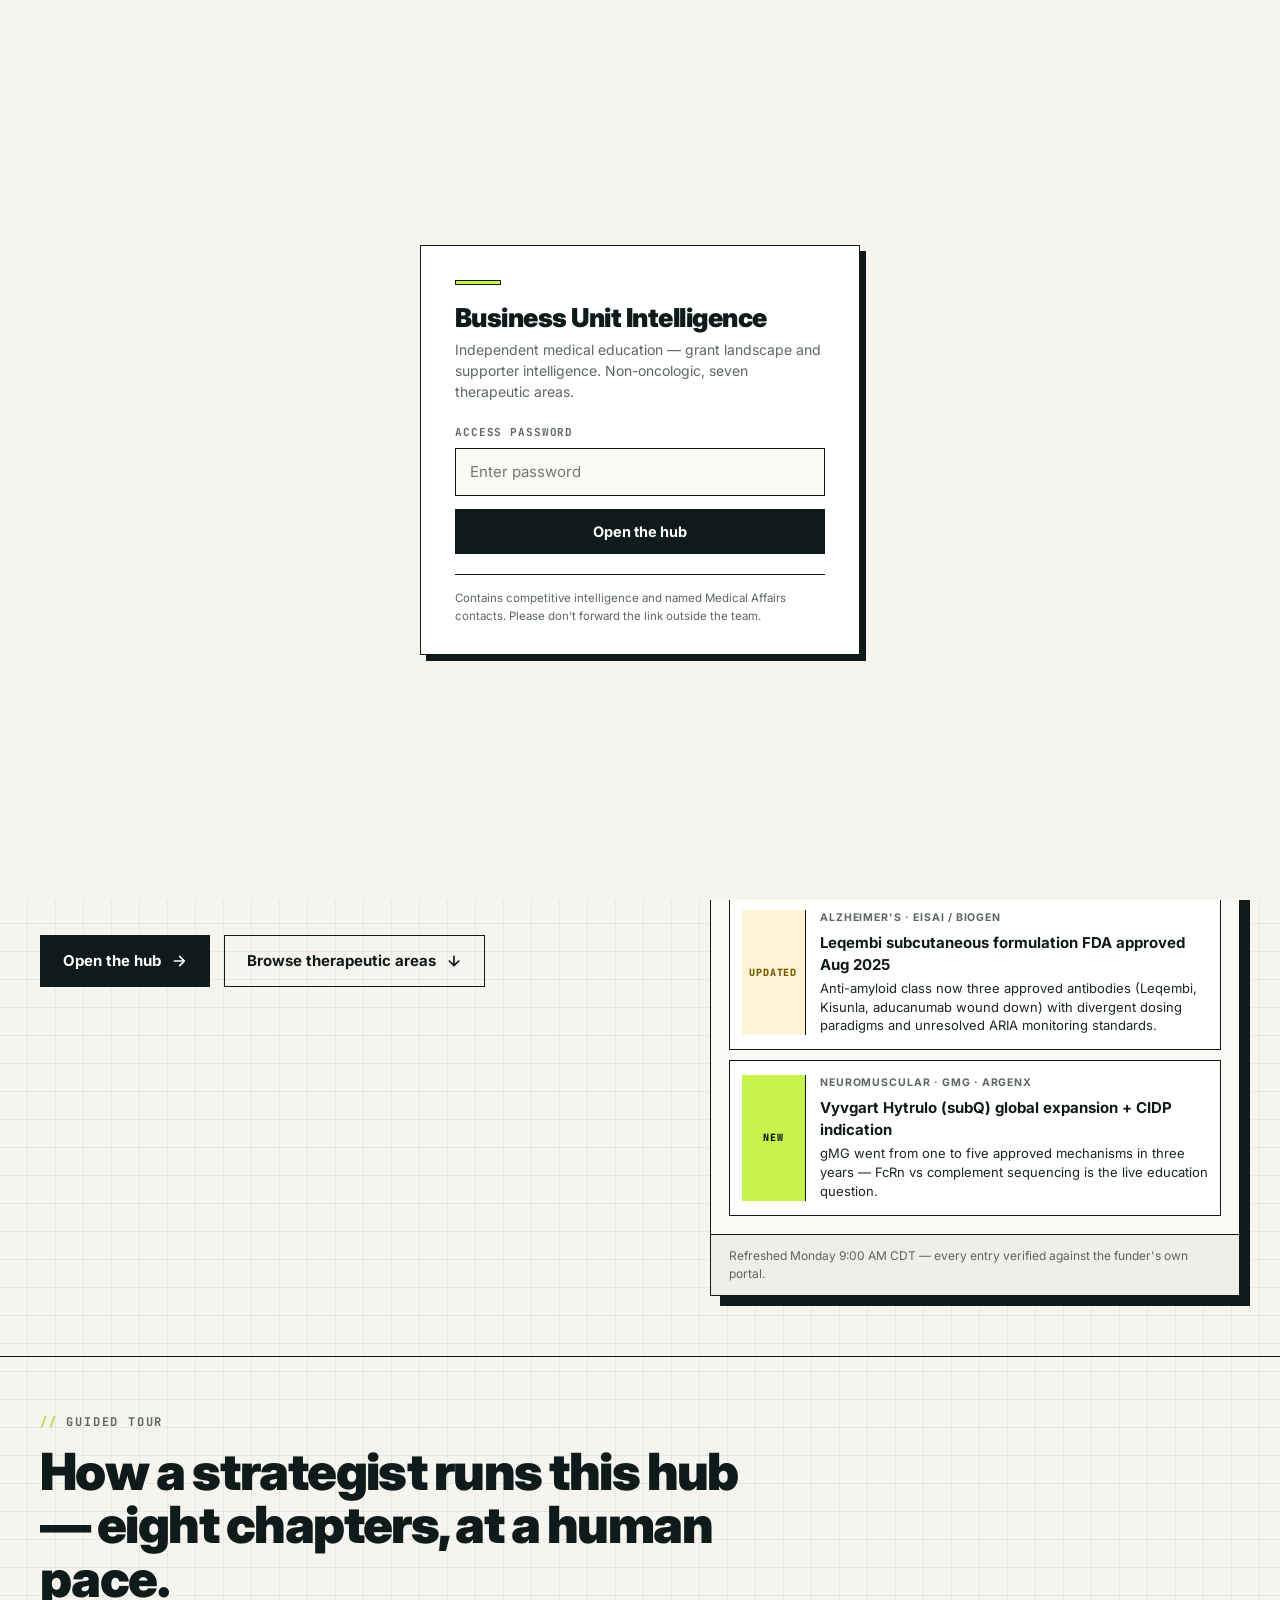
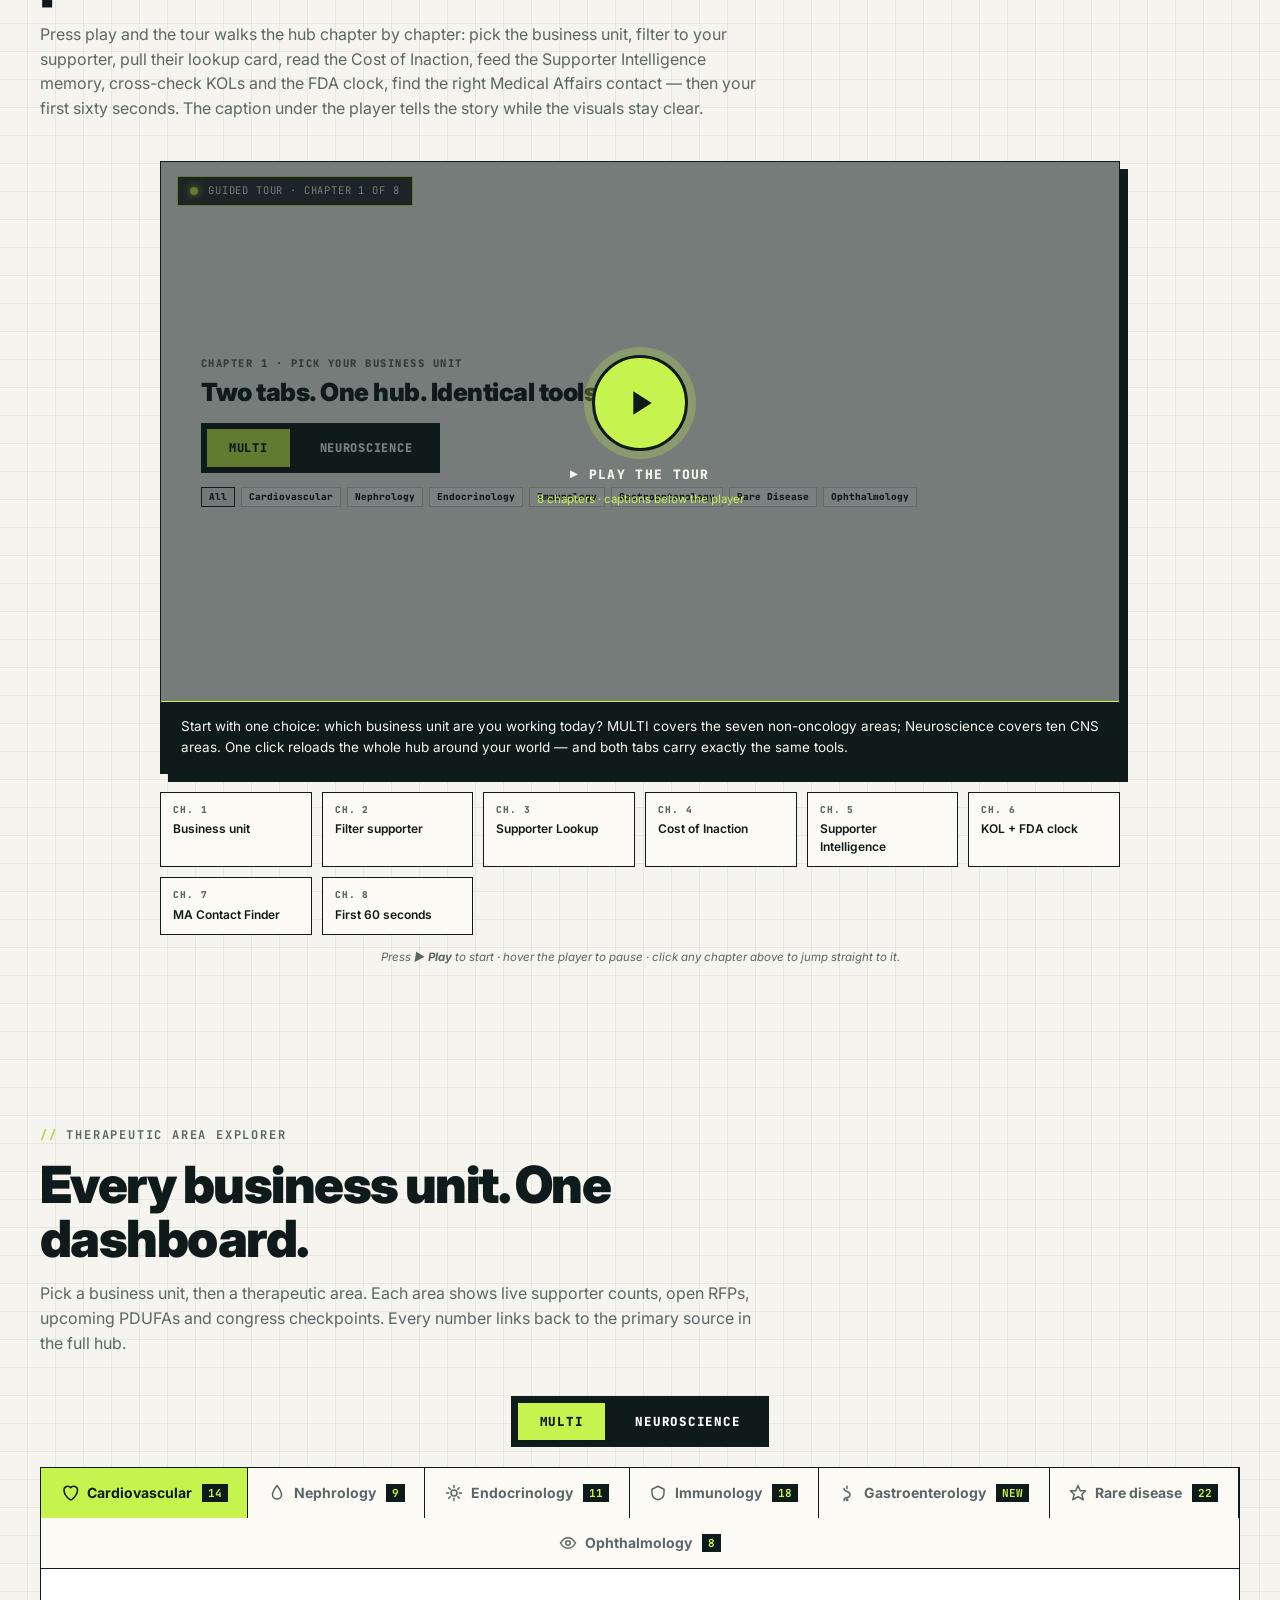
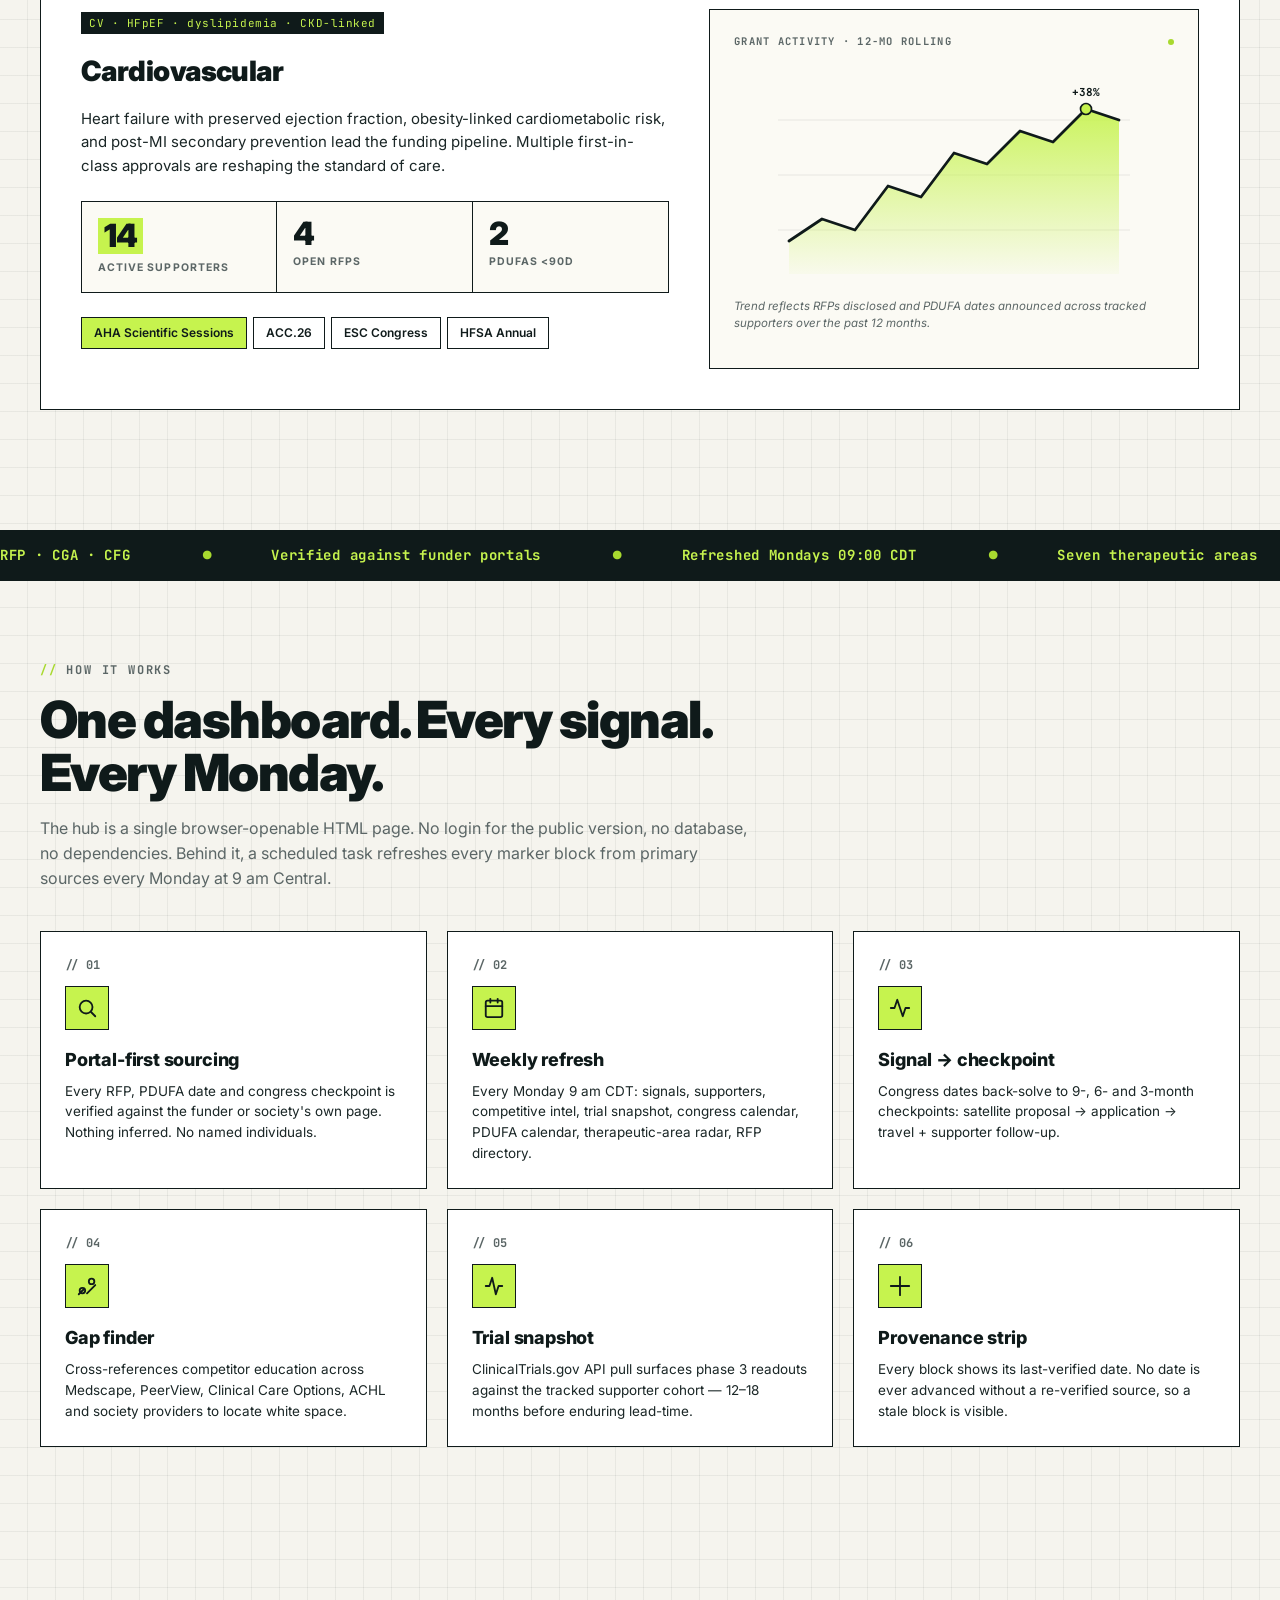
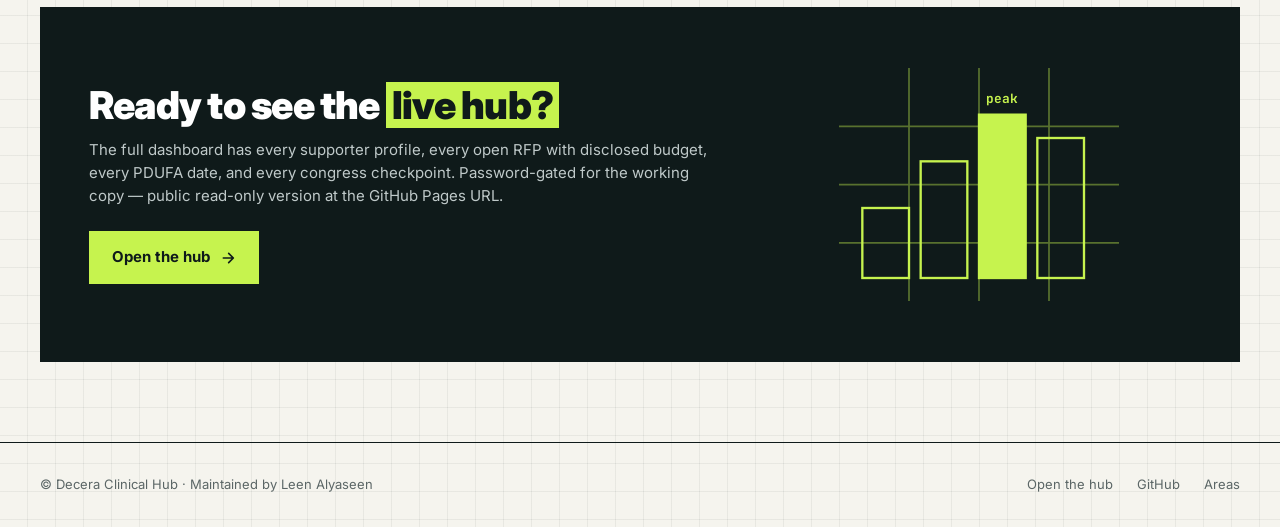
==== commit f2d7be73: "Add files via upload" ====
--- a/index.html
+++ b/index.html
@@ -468,243 +468,203 @@
   </div>
 </section>
 
-<!-- WALKTHROUGH VIDEO SECTION -->
+<!-- WALKTHROUGH VIDEO SECTION — v2: 8 narrated chapters, real-hub visuals, unhurried pace -->
 <section class="section" id="walkthrough" style="border-top:1.5px solid #0f1a1a;padding-top:56px">
   <div class="section-head">
-    <div class="section-kicker">Walkthrough</div>
-    <h2 class="section-h">How an educational strategist uses this hub in 4 minutes.</h2>
-    <p class="section-sub">A guided tour of the eight moves that turn the hub from "another dashboard" into a supporter-meeting weapon: pick the BU, filter to a supporter, read their strategic profile, pull the Cost of Inaction card, cross-reference the KOL panel, check the PDUFA and conference clock, note the emphasis drift since last cycle, then walk into the pitch with the differentiation lens already chosen.</p>
+    <div class="section-kicker">Guided tour</div>
+    <h2 class="section-h">How a strategist runs this hub — eight chapters, at a human pace.</h2>
+    <p class="section-sub">Press play and the tour walks the hub chapter by chapter: pick the business unit, filter to your supporter, pull their lookup card, read the Cost of Inaction, feed the Supporter Intelligence memory, cross-check KOLs and the FDA clock, find the right Medical Affairs contact — then your first sixty seconds. The caption under the player tells the story while the visuals stay clear.</p>
   </div>
 
   <div style="max-width:960px;margin:0 auto;border:1.5px solid #0f1a1a;background:#0f1a1a;box-shadow:8px 8px 0 #0f1a1a;overflow:hidden">
     <div style="position:relative;padding-top:56.25%;background:#0f1a1a">
-      <!-- Narrator badge + audio toggle — makes the walkthrough feel narrated, not just cycling slides. -->
-      <div style="position:absolute;top:14px;left:16px;z-index:3;display:flex;align-items:center;gap:10px;background:rgba(15,26,26,.85);padding:6px 12px;border:1.5px solid #c6f34e;color:#f5f4ee;font-family:'JetBrains Mono',monospace;font-size:10.5px;letter-spacing:.08em;text-transform:uppercase">
+      <div style="position:absolute;top:14px;left:16px;z-index:3;display:flex;align-items:center;gap:10px;background:rgba(15,26,26,.88);padding:6px 12px;border:1.5px solid #c6f34e;color:#f5f4ee;font-family:'JetBrains Mono',monospace;font-size:10.5px;letter-spacing:.08em;text-transform:uppercase">
         <span style="width:8px;height:8px;border-radius:50%;background:#c6f34e;box-shadow:0 0 8px #c6f34e;animation:wtPulse 1.4s infinite"></span>
-        Narrated walkthrough · Educational Strategist
-      </div>
-      <button id="wtVoice" style="position:absolute;top:14px;right:16px;z-index:3;background:#0f1a1a;border:1.5px solid #c6f34e;color:#c6f34e;padding:6px 12px;font-family:'JetBrains Mono',monospace;font-size:10.5px;letter-spacing:.08em;text-transform:uppercase;cursor:pointer" title="Toggle synthesised voice">🔇 Voice off</button>
-      <!-- Speech bubble that shows what the narrator is saying on each slide. -->
-      <div id="wtBubble" style="position:absolute;left:50%;transform:translateX(-50%);bottom:28px;z-index:3;max-width:88%;background:#0f1a1a;color:#f5f4ee;padding:12px 18px;border:1.5px solid #c6f34e;font-size:13px;line-height:1.5;font-style:italic"></div>
-      <!-- Animated cursor for the walkthrough (moves per slide). -->
-      <div id="wtCursor" style="position:absolute;z-index:2;width:22px;height:22px;pointer-events:none;transition:top .6s cubic-bezier(.5,0,.3,1), left .6s cubic-bezier(.5,0,.3,1);top:80px;left:120px">
-        <svg viewBox="0 0 24 24" width="22" height="22"><path d="M4 2 L4 22 L10 17 L14 24 L17 22 L13 15 L21 15 Z" fill="#0f1a1a" stroke="#c6f34e" stroke-width="1.4"/></svg>
-      </div>
-      <style>@keyframes wtPulse{0%,100%{opacity:1;transform:scale(1)}50%{opacity:.6;transform:scale(.7)}}</style>
+        <span id="wtChap">Guided tour · Chapter 1 of 8</span>
+      </div>
+      <!-- Big play overlay: the click is the user gesture that unlocks speech, so the tour is narrated from second one. -->
+      <div id="wtPlayOverlay" style="position:absolute;inset:0;z-index:5;background:rgba(15,26,26,.55);display:flex;align-items:center;justify-content:center;cursor:pointer">
+        <div style="text-align:center">
+          <div style="width:96px;height:96px;border-radius:50%;background:#c6f34e;border:3px solid #0f1a1a;display:flex;align-items:center;justify-content:center;margin:0 auto 14px;box-shadow:0 0 0 8px rgba(198,243,78,.25)">
+            <svg viewBox="0 0 24 24" width="40" height="40"><path d="M8 5v14l11-7z" fill="#0f1a1a"/></svg>
+          </div>
+          <div style="font-family:'JetBrains Mono',monospace;font-size:13px;font-weight:800;letter-spacing:.1em;text-transform:uppercase;color:#f5f4ee">▶ Play the tour</div>
+          <div style="font-size:11.5px;color:#c6f34e;margin-top:6px">8 chapters · captions below the player</div>
+        </div>
+      </div>
+      <style>@keyframes wtPulse{0%,100%{opacity:1;transform:scale(1)}50%{opacity:.6;transform:scale(.7)}}
+        .wtm{font-family:'JetBrains Mono',monospace} .wt-slide b{font-weight:800}
+        .wt-kick{font-family:'JetBrains Mono',monospace;font-size:10.5px;font-weight:800;letter-spacing:.14em;text-transform:uppercase;color:#5b6666;margin-bottom:6px}
+        .wt-h{font-size:25px;font-weight:900;line-height:1.15;margin-bottom:16px;letter-spacing:-.02em}
+        .wt-card{border:1.5px solid #0f1a1a;background:#fff;padding:12px 15px;font-size:12px;line-height:1.5}
+        .wt-tag{font-family:'JetBrains Mono',monospace;font-size:9.5px;font-weight:800;padding:2px 7px}
+      </style>
       <div id="walkthroughStage" style="position:absolute;inset:0;background:#f5f4ee;color:#0f1a1a;overflow:hidden;font-family:Inter,-apple-system,sans-serif">
-        <!-- Auto-playing walkthrough — 5 slides, ~5s each. Each slide shows a mocked hub view + step caption. -->
-        <div class="wt-slide" data-idx="0" style="position:absolute;inset:0;padding:32px 40px;display:flex;flex-direction:column;justify-content:center;transition:opacity .4s;opacity:1">
-          <div style="font-family:'JetBrains Mono',monospace;font-size:10.5px;font-weight:800;letter-spacing:.14em;text-transform:uppercase;color:#5b6666;margin-bottom:6px">Step 1 · Pick your business unit</div>
-          <div style="font-size:26px;font-weight:900;line-height:1.15;margin-bottom:18px">Open the hub → toggle MULTI or Neuroscience</div>
-          <div style="display:flex;gap:8px;padding:6px;background:#0f1a1a;width:fit-content;border:1.5px solid #0f1a1a">
-            <div style="padding:10px 22px;font-family:'JetBrains Mono',monospace;font-size:12px;font-weight:800;letter-spacing:.06em;text-transform:uppercase;background:#c6f34e;color:#0f1a1a">MULTI</div>
-            <div style="padding:10px 22px;font-family:'JetBrains Mono',monospace;font-size:12px;font-weight:800;letter-spacing:.06em;text-transform:uppercase;background:transparent;color:#fff">Neuroscience</div>
+
+        <div class="wt-slide" style="position:absolute;inset:0;padding:30px 40px;display:flex;flex-direction:column;justify-content:center;transition:opacity .5s;opacity:1">
+          <div class="wt-kick">Chapter 1 · Pick your business unit</div>
+          <div class="wt-h">Two tabs. One hub. Identical tools.</div>
+          <div style="display:flex;gap:8px;padding:5px;background:#0f1a1a;width:fit-content;border:1.5px solid #0f1a1a">
+            <div class="wtm" style="padding:10px 22px;font-size:12px;font-weight:800;letter-spacing:.06em;background:#c6f34e;color:#0f1a1a">MULTI</div>
+            <div class="wtm" style="padding:10px 22px;font-size:12px;font-weight:800;letter-spacing:.06em;color:#fff">NEUROSCIENCE</div>
           </div>
-          <div style="margin-top:20px;font-size:13.5px;color:#1a2626;max-width:640px;line-height:1.5">You land in MULTI by default. One click switches the entire dashboard — grants, RFPs, PDUFAs, KOL, Cost of Inaction — to Neuroscience or any other BU.</div>
-        </div>
-        <div class="wt-slide" data-idx="1" style="position:absolute;inset:0;padding:32px 40px;display:flex;flex-direction:column;justify-content:center;transition:opacity .4s;opacity:0;pointer-events:none">
-          <div style="font-family:'JetBrains Mono',monospace;font-size:10.5px;font-weight:800;letter-spacing:.14em;text-transform:uppercase;color:#5b6666;margin-bottom:6px">Step 2 · Filter to a supporter</div>
-          <div style="font-size:26px;font-weight:900;line-height:1.15;margin-bottom:18px">Type a supporter, pick multiple with ⌘/Ctrl</div>
-          <div style="display:flex;gap:12px;align-items:center;flex-wrap:wrap">
-            <input readonly value="Vertex" style="padding:10px 14px;font-size:14px;border:1.5px solid #0f1a1a;background:#fff;min-width:240px">
-            <div style="border:1.5px solid #0f1a1a;background:#fff;padding:6px 10px;font-family:'JetBrains Mono',monospace;font-size:12px">Vera Therapeutics · Vertex · Novartis</div>
+          <div style="margin-top:14px;display:flex;gap:6px;flex-wrap:wrap">
+            <span class="wt-tag" style="background:#eee;border:1px solid #0f1a1a">All</span><span class="wt-tag" style="background:#fff;border:1px solid #ccc">Cardiovascular</span><span class="wt-tag" style="background:#fff;border:1px solid #ccc">Nephrology</span><span class="wt-tag" style="background:#fff;border:1px solid #ccc">Endocrinology</span><span class="wt-tag" style="background:#fff;border:1px solid #ccc">Immunology</span><span class="wt-tag" style="background:#fff;border:1px solid #ccc">Gastroenterology</span><span class="wt-tag" style="background:#fff;border:1px solid #ccc">Rare Disease</span><span class="wt-tag" style="background:#fff;border:1px solid #ccc">Ophthalmology</span>
           </div>
-          <div style="margin-top:20px;font-size:13.5px;color:#1a2626;max-width:640px;line-height:1.5">The whole page snaps to whoever you pick — one supporter, three supporters, whatever combination makes the meeting real.</div>
-        </div>
-        <div class="wt-slide" data-idx="2" style="position:absolute;inset:0;padding:32px 40px;display:flex;flex-direction:column;justify-content:center;transition:opacity .4s;opacity:0;pointer-events:none">
-          <div style="font-family:'JetBrains Mono',monospace;font-size:10.5px;font-weight:800;letter-spacing:.14em;text-transform:uppercase;color:#5b6666;margin-bottom:6px">Step 3 · Pull the Cost of Inaction card</div>
-          <div style="font-size:22px;font-weight:900;line-height:1.15;margin-bottom:14px">One card per supporter · three blocks</div>
-          <div style="border:1.5px solid #0f1a1a;background:#fff;padding:14px 16px;max-width:640px">
-            <div style="font-weight:800;font-size:13px;margin-bottom:10px">Vertex · nephrology · IgAN (povetacicept)</div>
-            <div style="border-top:1px solid #e7e7e3;padding-top:8px;font-size:11.5px"><b style="text-transform:uppercase;letter-spacing:.06em;color:#a06a12;font-size:10px">Cost of inaction</b><br>PDUFA 30 Nov 2026 · no renal portal · every competing provider pitches the same day.</div>
-            <div style="border-top:1px solid #e7e7e3;padding-top:8px;margin-top:8px;font-size:11.5px"><b style="text-transform:uppercase;letter-spacing:.06em;color:#2f7d55;font-size:10px">Differentiation</b><br>Decera IgAN Launch Readiness activity on shelf, indication-agnostic wrapper, 5-day conversion.</div>
-            <div style="border-top:1px solid #e7e7e3;padding-top:8px;margin-top:8px;font-size:11.5px"><b style="text-transform:uppercase;letter-spacing:.06em;color:#3b5ea8;font-size:10px">Supporter perspective</b><br>Vertex's first-ever renal product. First-mover partners write the reference activity.</div>
+        </div>
+
+        <div class="wt-slide" style="position:absolute;inset:0;padding:30px 40px;display:flex;flex-direction:column;justify-content:center;transition:opacity .5s;opacity:0;pointer-events:none">
+          <div class="wt-kick">Chapter 2 · Filter to your supporter</div>
+          <div class="wt-h">The whole page collapses to your meeting.</div>
+          <div class="wt-card" style="max-width:520px">
+            <div class="wtm" style="font-size:10px;font-weight:800;letter-spacing:.08em;color:#5b6666;text-transform:uppercase;margin-bottom:6px">Filter by supporter</div>
+            <div style="border:1.5px solid #0f1a1a;padding:8px 11px;font-size:13px;background:#fff">Biogen<span style="opacity:.4">|</span></div>
+            <div style="margin-top:8px;font-size:12px"><b style="background:#c6f34e;padding:1px 6px">Biogen</b> — grants, pipeline, trials, COIF and KOLs now show <b>only Biogen</b>. Everyone else disappears.</div>
+            <div style="margin-top:8px"><span class="wt-tag" style="background:#fdf4f4;border:1px solid #e2c9c9;color:#a33">✕ Clear all filters</span></div>
           </div>
         </div>
-        <div class="wt-slide" data-idx="3" style="position:absolute;inset:0;padding:32px 40px;display:flex;flex-direction:column;justify-content:center;transition:opacity .4s;opacity:0;pointer-events:none">
-          <div style="font-family:'JetBrains Mono',monospace;font-size:10.5px;font-weight:800;letter-spacing:.14em;text-transform:uppercase;color:#5b6666;margin-bottom:6px">Step 4 · KOL panel + PDUFA clock</div>
-          <div style="font-size:24px;font-weight:900;line-height:1.15;margin-bottom:14px">Named faculty · verified disclosures only</div>
-          <div style="display:grid;grid-template-columns:1.6fr 1fr;gap:14px;max-width:720px">
-            <div style="border:1.5px solid #0f1a1a;background:#fff;padding:12px 14px;font-size:11.5px">
-              <div style="font-weight:800;margin-bottom:6px">Richard Lafayette, MD · Stanford (Vera IgAN ORIGIN PI)</div>
-              <div style="font-weight:800;margin-bottom:6px">Brad Rovin, MD · Ohio State (Travere PROTECT steering)</div>
-              <div style="font-weight:800">Dana Rizk, MD · UAB (Otsuka VISIONARY)</div>
+
+        <div class="wt-slide" style="position:absolute;inset:0;padding:30px 40px;display:flex;flex-direction:column;justify-content:center;transition:opacity .5s;opacity:0;pointer-events:none">
+          <div class="wt-kick">Chapter 3 · Supporter Lookup</div>
+          <div class="wt-h">One search. Their whole financial &amp; funding picture.</div>
+          <div class="wt-card" style="max-width:560px;border-color:#2f8d67;border-left:5px solid #2f8d67;border-radius:12px">
+            <b>🔎 Vertex</b> <span class="wt-tag" style="background:#3b5ea8;color:#fff;border-radius:4px">Nephrology</span>
+            <div style="display:grid;grid-template-columns:1fr 1fr;gap:6px;margin-top:8px">
+              <div style="border:1.5px solid #bcd8c6;background:#f4faf6;padding:7px 9px;border-radius:6px"><b style="font-size:11px">Q2 2026</b> <span style="font-size:9px;color:#2f7d55;font-weight:800">REPORTED</span><div style="font-size:10.5px;color:#5b6666">Read the report →</div></div>
+              <div style="border:1.5px solid #d9c27a;background:#fdf9ee;padding:7px 9px;border-radius:6px"><b style="font-size:11px">Q3 2026</b> <span style="font-size:9px;color:#a06a12;font-weight:800">UPCOMING</span><div style="font-size:10.5px;color:#5b6666">Watch for it →</div></div>
             </div>
-            <div style="border:1.5px solid #0f1a1a;background:#0f1a1a;color:#c6f34e;padding:14px;font-family:'JetBrains Mono',monospace;text-align:center">
-              <div style="font-size:9.5px;letter-spacing:.14em;text-transform:uppercase;color:#8a9494">Vertex PDUFA</div>
-              <div style="font-size:32px;font-weight:900;margin:6px 0">103</div>
-              <div style="font-size:10px;color:#8a9494">days out</div>
+            <div style="font-size:11.5px;margin-top:8px">💰 Grant portals · 🧪 Tracked assets · ⚡ Signals · 🔍 Competitor programs — <b>every line linked to its source</b>.</div>
+          </div>
+        </div>
+
+        <div class="wt-slide" style="position:absolute;inset:0;padding:30px 40px;display:flex;flex-direction:column;justify-content:center;transition:opacity .5s;opacity:0;pointer-events:none">
+          <div class="wt-kick">Chapter 4 · Cost of Inaction</div>
+          <div class="wt-h">The card you walk into the room holding.</div>
+          <div class="wt-card" style="max-width:560px">
+            <b>Vertex · Nephrology · IgA nephropathy</b>
+            <div style="border-left:3px solid #a33;padding:5px 10px;margin-top:8px;background:#fdf7f7;font-size:11.5px"><b>Cost of inaction:</b> nephrologists default to whichever rep detailed first — the sequencing narrative gets set without us.</div>
+            <div style="border-left:3px solid #2f7d55;padding:5px 10px;margin-top:6px;background:#f4faf6;font-size:11.5px"><b>Differentiation:</b> what Decera could uniquely build that Medscape and PeerView are not running.</div>
+            <div style="border-left:3px solid #3b5ea8;padding:5px 10px;margin-top:6px;background:#f4f7fd;font-size:11.5px"><b>Why now, from their side:</b> first-ever renal launch — no grants programme exists yet. First movers set the terms.</div>
+          </div>
+        </div>
+
+        <div class="wt-slide" style="position:absolute;inset:0;padding:30px 40px;display:flex;flex-direction:column;justify-content:center;transition:opacity .5s;opacity:0;pointer-events:none">
+          <div class="wt-kick">Chapter 5 · Supporter Intelligence</div>
+          <div class="wt-h">Feed it your history. It remembers — and compares.</div>
+          <div class="wt-card" style="max-width:560px;background:#fbfaf4">
+            <div style="font-size:12px"><b>Eli Lilly — MULTI knowledge base — 4 documents</b> <span style="color:#2f7d55">· 2 won</span> <span style="color:#a33">· 1 lost</span></div>
+            <div style="margin-top:6px;font-size:11px"><span class="wt-tag" style="background:#eaf6ef;color:#2f7d55">DOCX</span> proposal_AD_symposium.docx <span class="wt-tag" style="color:#2f7d55">[WON]</span></div>
+            <div style="margin-top:3px;font-size:11px"><span class="wt-tag" style="background:#eaf6ef;color:#2f7d55">PDF</span> obesity_webinar_series.pdf <span class="wt-tag" style="color:#a33">[LOST]</span></div>
+            <div style="margin-top:8px;font-size:11.5px;border-top:1px dotted #ccc;padding-top:7px">The brief then answers: <b>what separates our funded Lilly work from our declined work</b> — themes, formats, evidence, budget posture. Your own history becomes the strategy.</div>
+          </div>
+        </div>
+
+        <div class="wt-slide" style="position:absolute;inset:0;padding:30px 40px;display:flex;flex-direction:column;justify-content:center;transition:opacity .5s;opacity:0;pointer-events:none">
+          <div class="wt-kick">Chapter 6 · KOLs and the FDA clock</div>
+          <div class="wt-h">Verified names. Dated catalysts.</div>
+          <div style="display:flex;gap:12px;max-width:640px">
+            <div class="wt-card" style="flex:1"><b style="font-size:11.5px">👥 KOL Intelligence</b><div style="font-size:11px;margin-top:5px;border-bottom:1px dotted #ccc;padding-bottom:4px">Richard Lafayette, MD — Stanford · Vera <span style="color:#3b5ea8">source →</span></div><div style="font-size:10.5px;color:#5b6666;margin-top:4px">Every row is a public disclosure. No guessing who is conflicted.</div></div>
+            <div class="wt-card" style="flex:1"><b style="font-size:11.5px">⚖️ FDA decision calendar</b><div class="wtm" style="font-size:11px;margin-top:5px">2026-11-30 <span style="color:#a33;font-weight:800">102d</span> Vertex · povetacicept</div><div style="font-size:10.5px;color:#5b6666;margin-top:4px">A number like that rewrites your opening sentence.</div></div>
+          </div>
+        </div>
+
+        <div class="wt-slide" style="position:absolute;inset:0;padding:30px 40px;display:flex;flex-direction:column;justify-content:center;transition:opacity .5s;opacity:0;pointer-events:none">
+          <div class="wt-kick">Chapter 7 · Medical Affairs Contact Finder</div>
+          <div class="wt-h">The right person, scoped to the right science.</div>
+          <div class="wt-card" style="max-width:560px">
+            <b>Biogen</b> <span class="wt-tag" style="background:#8a5cc4;color:#fff;border-radius:4px">Alzheimer's</span> <span class="wt-tag" style="background:#2f8d67;color:#fff;border-radius:4px">Multiple Sclerosis</span>
+            <div style="margin-top:8px;display:flex;gap:6px;flex-wrap:wrap">
+              <span class="wt-tag" style="border:1.5px solid #0f1a1a;background:#fff;font-size:10.5px;padding:5px 9px"><b>VP Medical Affairs — LinkedIn</b> →</span>
+              <span class="wt-tag" style="border:1.5px solid #0f1a1a;background:#fff;font-size:10.5px;padding:5px 9px"><b>MSL team — LinkedIn</b> →</span>
+              <span class="wt-tag" style="border:1.5px solid #0f1a1a;background:#fff;font-size:10.5px;padding:5px 9px"><b>Grants office</b> →</span>
             </div>
+            <div style="font-size:10.5px;color:#5b6666;margin-top:8px">Searches carry the therapeutic-area terms, so results are the neurology MA team — not the whole company. Compliance line included on every card.</div>
           </div>
         </div>
-        <div class="wt-slide" data-idx="4" style="position:absolute;inset:0;padding:32px 40px;display:flex;flex-direction:column;justify-content:center;transition:opacity .4s;opacity:0;pointer-events:none">
-          <div style="font-family:'JetBrains Mono',monospace;font-size:10.5px;font-weight:800;letter-spacing:.14em;text-transform:uppercase;color:#5b6666;margin-bottom:6px">Step 5 · Walk in with the lens</div>
-          <div style="font-size:26px;font-weight:900;line-height:1.15;margin-bottom:14px">Emphasis drift → differentiation lens → pitch</div>
-          <div style="display:flex;gap:8px;flex-wrap:wrap;max-width:640px">
-            <span style="border:1.5px solid #0f1a1a;padding:8px 14px;background:#fbfaf4;font-size:12px;font-weight:700">Unmet subpopulation</span>
-            <span style="border:1.5px solid #0f1a1a;padding:8px 14px;background:#c6f34e;font-size:12px;font-weight:700">Sequencing / timing ✓</span>
-            <span style="border:1.5px solid #0f1a1a;padding:8px 14px;background:#fbfaf4;font-size:12px;font-weight:700">Novel format</span>
-            <span style="border:1.5px solid #0f1a1a;padding:8px 14px;background:#fbfaf4;font-size:12px;font-weight:700">Faculty mix</span>
-            <span style="border:1.5px solid #0f1a1a;padding:8px 14px;background:#fbfaf4;font-size:12px;font-weight:700">Implementation</span>
+
+        <div class="wt-slide" style="position:absolute;inset:0;padding:30px 40px;display:flex;flex-direction:column;justify-content:center;transition:opacity .5s;opacity:0;pointer-events:none">
+          <div class="wt-kick">Chapter 8 · Your first sixty seconds</div>
+          <div class="wt-h">Do this the next time you open the hub.</div>
+          <div class="wt-card" style="max-width:520px;line-height:1.9;font-size:13px">
+            <b>1.</b> Pick your business unit tab.<br>
+            <b>2.</b> Type the supporter you are meeting this week.<br>
+            <b>3.</b> Read their Cost of Inaction card out loud once.<br>
+            <b>4.</b> Check the FDA clock for their next date.<br>
+            <b>5.</b> Walk in with the lens already chosen — not a topic you hope to talk around.
           </div>
-          <div style="margin-top:20px;font-size:13.5px;color:#1a2626;max-width:640px;line-height:1.5">The lens is picked before you're in the room. That's the whole promise of the hub — walk in with a differentiated position, not a topic.</div>
-        </div>
-      </div>
-      <!-- Progress bar -->
-      <div style="position:absolute;bottom:0;left:0;right:0;height:4px;background:#2a3838;z-index:2">
-        <div id="wtProgress" style="height:100%;background:#c6f34e;width:0%;transition:width .3s linear"></div>
-      </div>
-      <!-- Pause on hover -->
-      <div id="wtHover" style="position:absolute;inset:0;cursor:pointer" title="Click any timeline step below to jump"></div>
-    </div>
-  </div>
+        </div>
+
+      </div>
+      <div id="wtHover" style="position:absolute;inset:0;z-index:1;cursor:default"></div>
+      <div style="position:absolute;left:0;right:0;bottom:0;height:5px;background:rgba(255,255,255,.25);z-index:3"><div id="wtProgress" style="height:100%;width:0%;background:#c6f34e;transition:width .12s linear"></div></div>
+    </div>
+    <!-- Caption bar BELOW the player — the narration never covers the visuals. -->
+    <div id="wtBubble" style="background:#0f1a1a;color:#f5f4ee;border-top:1.5px solid #c6f34e;padding:14px 20px;font-size:13.5px;line-height:1.6;min-height:72px"></div>
+  </div>
+
+  <div style="max-width:960px;margin:18px auto 0;display:grid;grid-template-columns:repeat(auto-fit,minmax(150px,1fr));gap:10px">
+    <div data-wt-jump="0" style="border:1.5px solid #0f1a1a;padding:10px 12px;background:#fbfaf4;cursor:pointer"><div class="wtm" style="font-size:9.5px;font-weight:800;letter-spacing:.1em;text-transform:uppercase;color:#5b6666">Ch. 1</div><div style="font-size:12px;font-weight:600;margin-top:3px">Business unit</div></div>
+    <div data-wt-jump="1" style="border:1.5px solid #0f1a1a;padding:10px 12px;background:#fbfaf4;cursor:pointer"><div class="wtm" style="font-size:9.5px;font-weight:800;letter-spacing:.1em;text-transform:uppercase;color:#5b6666">Ch. 2</div><div style="font-size:12px;font-weight:600;margin-top:3px">Filter supporter</div></div>
+    <div data-wt-jump="2" style="border:1.5px solid #0f1a1a;padding:10px 12px;background:#fbfaf4;cursor:pointer"><div class="wtm" style="font-size:9.5px;font-weight:800;letter-spacing:.1em;text-transform:uppercase;color:#5b6666">Ch. 3</div><div style="font-size:12px;font-weight:600;margin-top:3px">Supporter Lookup</div></div>
+    <div data-wt-jump="3" style="border:1.5px solid #0f1a1a;padding:10px 12px;background:#fbfaf4;cursor:pointer"><div class="wtm" style="font-size:9.5px;font-weight:800;letter-spacing:.1em;text-transform:uppercase;color:#5b6666">Ch. 4</div><div style="font-size:12px;font-weight:600;margin-top:3px">Cost of Inaction</div></div>
+    <div data-wt-jump="4" style="border:1.5px solid #0f1a1a;padding:10px 12px;background:#fbfaf4;cursor:pointer"><div class="wtm" style="font-size:9.5px;font-weight:800;letter-spacing:.1em;text-transform:uppercase;color:#5b6666">Ch. 5</div><div style="font-size:12px;font-weight:600;margin-top:3px">Supporter Intelligence</div></div>
+    <div data-wt-jump="5" style="border:1.5px solid #0f1a1a;padding:10px 12px;background:#fbfaf4;cursor:pointer"><div class="wtm" style="font-size:9.5px;font-weight:800;letter-spacing:.1em;text-transform:uppercase;color:#5b6666">Ch. 6</div><div style="font-size:12px;font-weight:600;margin-top:3px">KOL + FDA clock</div></div>
+    <div data-wt-jump="6" style="border:1.5px solid #0f1a1a;padding:10px 12px;background:#fbfaf4;cursor:pointer"><div class="wtm" style="font-size:9.5px;font-weight:800;letter-spacing:.1em;text-transform:uppercase;color:#5b6666">Ch. 7</div><div style="font-size:12px;font-weight:600;margin-top:3px">MA Contact Finder</div></div>
+    <div data-wt-jump="7" style="border:1.5px solid #0f1a1a;padding:10px 12px;background:#fbfaf4;cursor:pointer"><div class="wtm" style="font-size:9.5px;font-weight:800;letter-spacing:.1em;text-transform:uppercase;color:#5b6666">Ch. 8</div><div style="font-size:12px;font-weight:600;margin-top:3px">First 60 seconds</div></div>
+  </div>
+  <p style="text-align:center;font-size:11.5px;color:#5b6666;margin:14px auto 0;max-width:680px;font-style:italic">Press <b>▶ Play</b> to start · hover the player to pause · click any chapter above to jump straight to it.</p>
+
   <script>
   (function(){
     var slides = document.querySelectorAll('#walkthroughStage .wt-slide');
     var progress = document.getElementById('wtProgress');
     var hover = document.getElementById('wtHover');
     var bubble = document.getElementById('wtBubble');
-    var cursor = document.getElementById('wtCursor');
-    var voiceBtn = document.getElementById('wtVoice');
-    // Narration rewritten for clarity: short sentences, one idea each, written the way a person
-    // actually talks. Each line is split on sentence boundaries and spoken as SEPARATE utterances
-    // so the voice takes a real breath between thoughts instead of racing through in one blur.
-    // `dur` is the SILENT fallback pace (voice off) — generous enough to read comfortably.
+    var overlay = document.getElementById('wtPlayOverlay');
+    var chap = document.getElementById('wtChap');
+
+    // Caption per chapter — shown UNDER the player, never over the visuals.
+    // Pace: comfortable reading speed, not a crawl. Longer captions get a little longer.
     var narration = [
-      {say:"Right — let's open the hub. First move is always the same. Pick which business unit you're working today. One click, and the whole dashboard reloads around it. MULTI gives you the seven non-oncology areas. Neuroscience gives you ten CNS areas. There's nothing else to set up.",
-       cur:{top:'60%',left:'22%'}, dur:11000},
-      {say:"Now narrow it to the supporter you're actually meeting. Type their name. Or hold Command and grab two or three at once. Watch what happens. The entire page collapses down to just those supporters. Every other funder disappears. That's your meeting — and nothing else.",
-       cur:{top:'50%',left:'38%'}, dur:11000},
-      {say:"Here's the good part. This is the card you walk into the room holding. It has three blocks. What it costs them to do nothing. Exactly how Decera would win it. And why the timing works from their side, not ours. No filler. Every line is something you can actually say out loud.",
-       cur:{top:'62%',left:'35%'}, dur:12000},
-      {say:"Two things to check before you go in. First, the KOL panel. Every faculty name here comes from a public disclosure, so you're never guessing who's conflicted. Second, the PDUFA clock. Vertex is a hundred and three days out. A number like that changes your opening sentence completely.",
-       cur:{top:'55%',left:'70%'}, dur:12000},
-      {say:"Last step. Lock your differentiation lens before you're in the room. Sequencing. Unmet population. Novel format. Pick one of the six. That is the whole point of this hub. You walk in with your angle already chosen — not a topic you're hoping to talk around.",
-       cur:{top:'55%',left:'32%'}, dur:12000}
+      {say:"Start with one choice: which business unit are you working today? MULTI covers the seven non-oncology areas; Neuroscience covers ten CNS areas. One click reloads the whole hub around your world — and both tabs carry exactly the same tools.", dur:11000},
+      {say:"Type the supporter you're meeting this week. Grants, pipeline, trials, faculty — every section collapses to just that company. One red button clears everything.", dur:9000},
+      {say:"Supporter Lookup: type any company and get its quarterly earnings, what each quarter said, grant portals, tracked assets, and the competitor programs already running in its space — every line linked to its source.", dur:11000},
+      {say:"The Cost of Inaction card is what you walk into the room holding: what it costs them to do nothing, what Decera could uniquely build, and why the timing works from their side of the table.", dur:10000},
+      {say:"Supporter Intelligence remembers what you feed it — proposals, outcomes, field insights — tagged won or lost, kept separate per supporter and per business unit. Then it compares your funded work against your declined work.", dur:11000},
+      {say:"Two checks before you commit: the KOL panel (every name is a public disclosure) and the FDA decision calendar — an asset 102 days from a decision changes your opening line.", dur:10000},
+      {say:"The Medical Affairs Contact Finder builds live searches for whoever holds the VP and MSL roles today — scoped to the therapeutic areas that supporter actually funds.", dur:9500},
+      {say:"Your first sixty seconds: pick the tab, type this week's supporter, read their Cost of Inaction card once, check their next FDA date — and walk in with the lens already chosen.", dur:11000}
     ];
-    var idx = 0, hovering = false, tickMs = 60, elapsed = 0, voiceOn = false;
-    var speaking = false, speakToken = 0;
-
-    // Pick the most natural-sounding English voice installed, rather than the browser default
-    // (which is usually the most robotic one available).
-    var chosenVoice = null;
-    function pickVoice(){
-      if(!window.speechSynthesis) return;
-      var vs = window.speechSynthesis.getVoices() || [];
-      if(!vs.length) return;
-      var prefer = ['Google UK English Female','Google US English','Samantha','Serena','Allison','Ava','Karen','Moira','Microsoft Aria','Microsoft Jenny','Microsoft Zira'];
-      for(var i=0;i<prefer.length;i++){
-        var want = prefer[i];
-        var hit = null;
-        for(var j=0;j<vs.length;j++){ if(vs[j].name.indexOf(want)>-1){ hit = vs[j]; break; } }
-        if(hit){ chosenVoice = hit; return; }
-      }
-      for(var k=0;k<vs.length;k++){ if(/^en[-_]/i.test(vs[k].lang) && !/compact/i.test(vs[k].name)){ chosenVoice = vs[k]; return; } }
-      chosenVoice = vs[0];
+
+    var idx = 0, hovering = false, tickMs = 60, elapsed = 0, started = false;
+
+    function show(i){
+      slides.forEach(function(s,n){ s.style.opacity=n===i?1:0; s.style.pointerEvents=n===i?'auto':'none'; });
+      var n = narration[i]||{};
+      if(bubble) bubble.textContent = n.say||'';
+      if(chap) chap.textContent = 'Guided tour · Chapter '+(i+1)+' of '+slides.length;
+      elapsed = 0; if(progress) progress.style.width='0%';
     }
-    pickVoice();
-    if(window.speechSynthesis) window.speechSynthesis.onvoiceschanged = pickVoice;
-
-    // Speak a slide as a QUEUE of short sentences with real pauses between them. onDone fires
-    // only after the last sentence finishes, so a slide can never cut its own narration off.
-    function speak(text, onDone){
-      if(!voiceOn || !window.speechSynthesis){ if(onDone) onDone(); return; }
-      var myToken = ++speakToken;
-      try{
-        window.speechSynthesis.cancel();
-        var parts = String(text).split(/([.!?]|\s—\s)\s*/).reduce(function(acc,piece){
-          if(!piece) return acc;
-          if(/^([.!?]|\s—\s)$/.test(piece)){ if(acc.length) acc[acc.length-1] += piece.trim(); return acc; }
-          acc.push(piece.trim()); return acc;
-        }, []).filter(function(s){ return s && s.length>1; });
-        if(!parts.length) parts = [String(text)];
-        var i = 0;
-        speaking = true;
-        (function next(){
-          if(myToken !== speakToken) return;                       // a newer slide took over
-          if(i >= parts.length){ speaking = false; if(onDone) onDone(); return; }
-          var u = new SpeechSynthesisUtterance(parts[i++]);
-          if(chosenVoice) u.voice = chosenVoice;
-          u.rate = 0.88;    // clearly slower than the old 1.02
-          u.pitch = 1.06;   // slightly brighter — reads as friendly rather than flat
-          u.volume = 1;
-          u.onend   = function(){ if(myToken===speakToken) setTimeout(next, 340); };  // breath between sentences
-          u.onerror = function(){ if(myToken===speakToken) setTimeout(next, 140); };
-          window.speechSynthesis.speak(u);
-        })();
-      }catch(e){ speaking = false; if(onDone) onDone(); }
-    }
-
-    function show(i){
-      slides.forEach(function(s,n){ s.style.opacity = n===i?1:0; s.style.pointerEvents = n===i?'auto':'none'; });
-      var n = narration[i] || {};
-      if(bubble) bubble.textContent = n.say || '';
-      if(cursor && n.cur){ cursor.style.top = n.cur.top; cursor.style.left = n.cur.left; }
-      elapsed = 0;
-      if(progress) progress.style.width = '0%';
-      // Voice ON  → the slide waits for narration to finish, then holds a beat before advancing.
-      // Voice OFF → the interval timer below paces it.
-      speak(n.say||'', function(){
-        setTimeout(function(){
-          if(voiceOn && !hovering && idx===i){ idx = (idx+1) % slides.length; show(idx); }
-        }, 1000);
-      });
-    }
-    show(0);
+
+    function start(){ started=true; overlay.style.display='none'; idx=0; show(0); }
+    overlay.addEventListener('click', start);
+
     setInterval(function(){
-      if(hovering) return;
-      if(voiceOn){
-        // Voice mode advances on speech end, not on the clock — the bar just approximates.
-        if(speaking && progress){
-          var apx = (narration[idx] && narration[idx].dur) || 11000;
-          elapsed += tickMs;
-          progress.style.width = Math.min(97, (elapsed/apx)*100)+'%';
-        }
-        return;
-      }
-      var slideMs = (narration[idx] && narration[idx].dur) || 11000;
+      if(!started || hovering) return;
+      var slideMs = (narration[idx]&&narration[idx].dur)||10000;
       elapsed += tickMs;
-      progress.style.width = Math.min(100, (elapsed/slideMs)*100)+'%';
-      if(elapsed >= slideMs){
-        elapsed = 0;
-        idx = (idx+1) % slides.length;
-        show(idx);
-        progress.style.width = '0%';
-      }
+      progress.style.width = Math.min(100,(elapsed/slideMs)*100)+'%';
+      if(elapsed >= slideMs){ elapsed=0; if(idx<slides.length-1){ idx++; show(idx); } }
     }, tickMs);
+
     hover.addEventListener('mouseenter', function(){ hovering=true; });
     hover.addEventListener('mouseleave', function(){ hovering=false; });
     document.querySelectorAll('[data-wt-jump]').forEach(function(el){
-      el.addEventListener('click', function(){
-        idx = parseInt(el.dataset.wtJump,10)||0; elapsed = 0; progress.style.width='0%'; show(idx);
-      });
+      el.addEventListener('click', function(){ if(!started) start(); idx=parseInt(el.dataset.wtJump,10)||0; show(idx); });
     });
-    // Voice toggle — SpeechSynthesis only fires after a user gesture, so we require a click.
-    if(voiceBtn) voiceBtn.addEventListener('click', function(){
-      voiceOn = !voiceOn;
-      voiceBtn.textContent = voiceOn ? '🔊 Voice on' : '🔇 Voice off';
-      voiceBtn.style.background = voiceOn ? '#c6f34e' : '#0f1a1a';
-      voiceBtn.style.color = voiceOn ? '#0f1a1a' : '#c6f34e';
-      if(voiceOn){
-        // Re-run the current slide through show() so it narrates fully and then advances on speech-end.
-        show(idx);
-      } else {
-        speakToken++;                                   // invalidate any queued sentences
-        speaking = false;
-        if(window.speechSynthesis) window.speechSynthesis.cancel();
-      }
-    });
+    show(0);   // chapter 1 visible behind the play overlay
   })();
   </script>
-
-  <div style="max-width:960px;margin:20px auto 0;display:grid;grid-template-columns:repeat(auto-fit,minmax(180px,1fr));gap:12px">
-    <div data-wt-jump="0" style="border:1.5px solid #0f1a1a;padding:12px 14px;background:#fbfaf4;cursor:pointer"><div style="font-family:'JetBrains Mono',monospace;font-size:10px;font-weight:800;letter-spacing:.1em;text-transform:uppercase;color:#5b6666">Step 1</div><div style="font-size:13px;font-weight:600;margin-top:4px">Pick the business unit</div></div>
-    <div data-wt-jump="1" style="border:1.5px solid #0f1a1a;padding:12px 14px;background:#fbfaf4;cursor:pointer"><div style="font-family:'JetBrains Mono',monospace;font-size:10px;font-weight:800;letter-spacing:.1em;text-transform:uppercase;color:#5b6666">Step 2</div><div style="font-size:13px;font-weight:600;margin-top:4px">Filter to a supporter</div></div>
-    <div data-wt-jump="2" style="border:1.5px solid #0f1a1a;padding:12px 14px;background:#fbfaf4;cursor:pointer"><div style="font-family:'JetBrains Mono',monospace;font-size:10px;font-weight:800;letter-spacing:.1em;text-transform:uppercase;color:#5b6666">Step 3</div><div style="font-size:13px;font-weight:600;margin-top:4px">Cost of Inaction card</div></div>
-    <div data-wt-jump="3" style="border:1.5px solid #0f1a1a;padding:12px 14px;background:#fbfaf4;cursor:pointer"><div style="font-family:'JetBrains Mono',monospace;font-size:10px;font-weight:800;letter-spacing:.1em;text-transform:uppercase;color:#5b6666">Step 4</div><div style="font-size:13px;font-weight:600;margin-top:4px">KOL panel + PDUFA clock</div></div>
-    <div data-wt-jump="4" style="border:1.5px solid #0f1a1a;padding:12px 14px;background:#fbfaf4;cursor:pointer"><div style="font-family:'JetBrains Mono',monospace;font-size:10px;font-weight:800;letter-spacing:.1em;text-transform:uppercase;color:#5b6666">Step 5</div><div style="font-size:13px;font-weight:600;margin-top:4px">Walk in with the lens</div></div>
-  </div>
-  <p style="text-align:center;font-size:11.5px;color:#5b6666;margin:14px auto 0;max-width:640px;font-style:italic">Turn on <b>🔊 Voice</b> for the narrated walkthrough — each step waits for the narration to finish before moving on. Hover the player to pause · click any step above to jump straight to it.</p>
 </section>
 
 <!-- TABS SECTION -->
